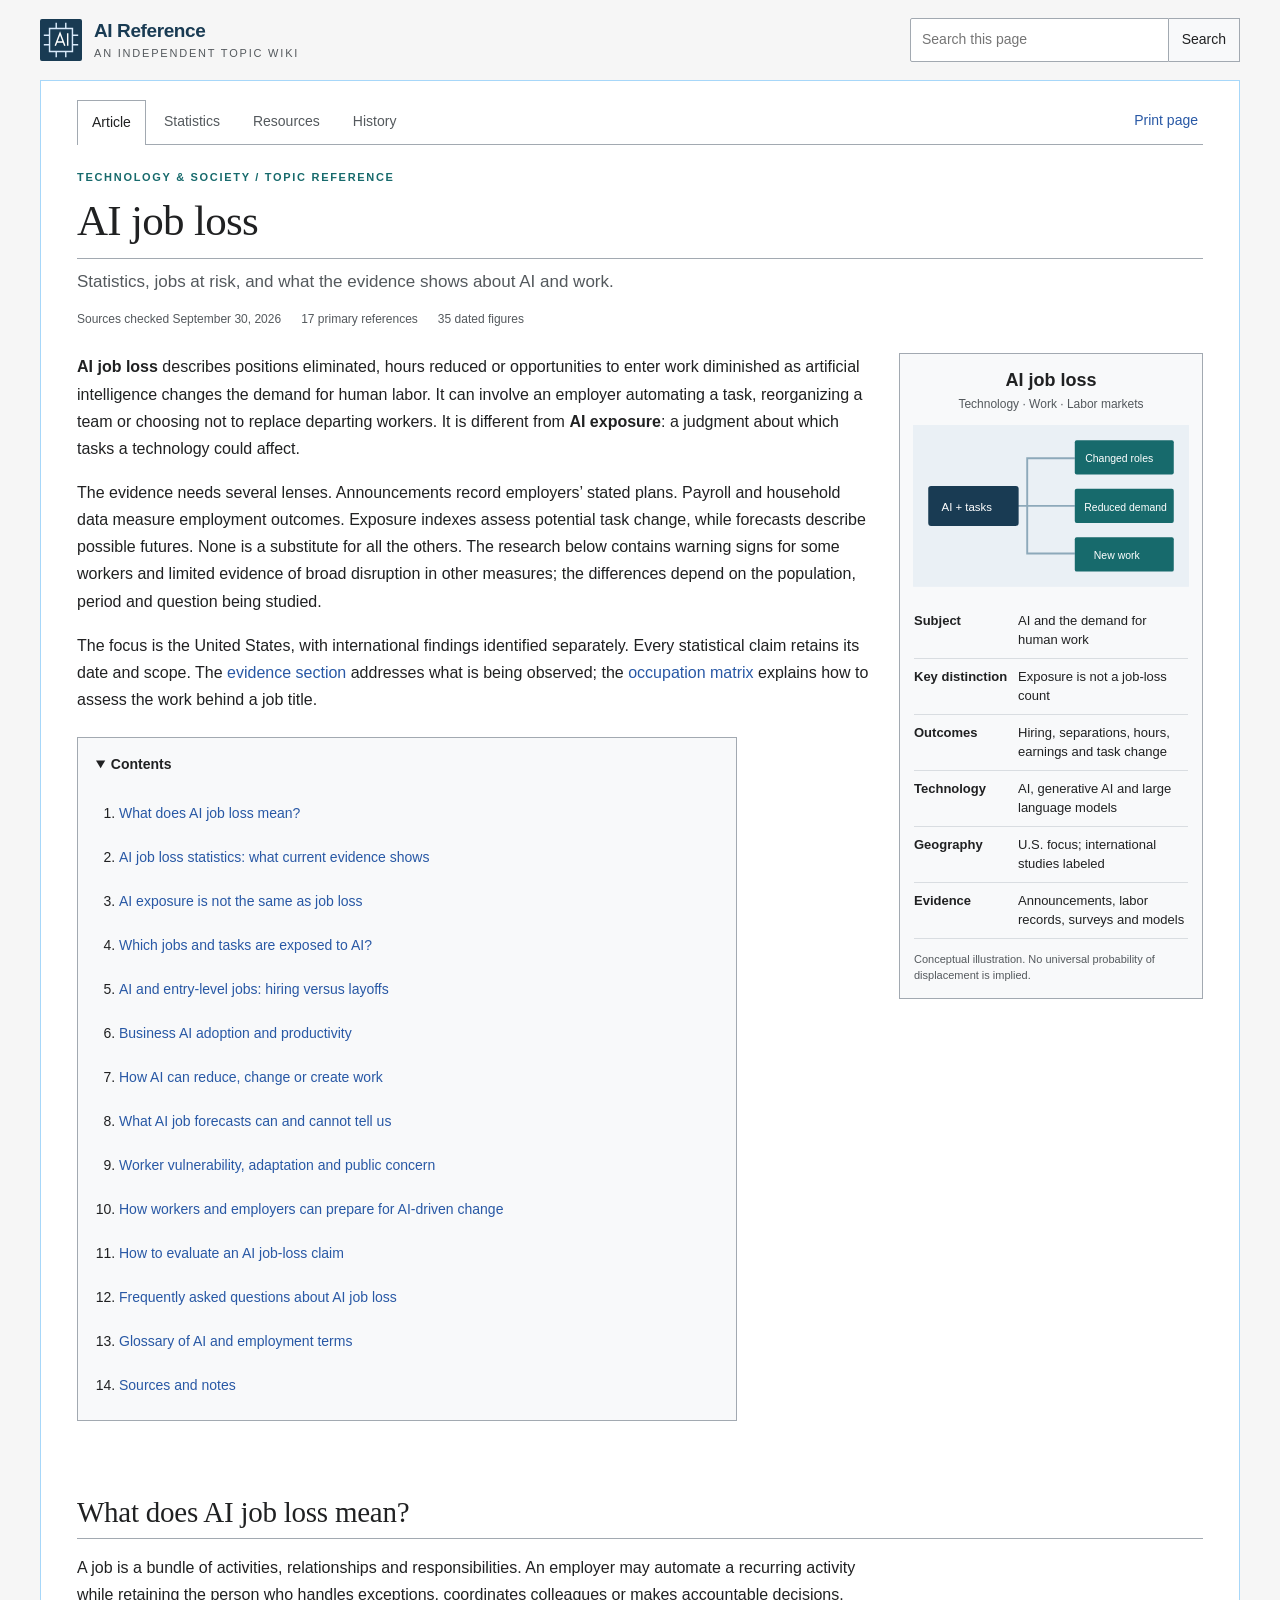
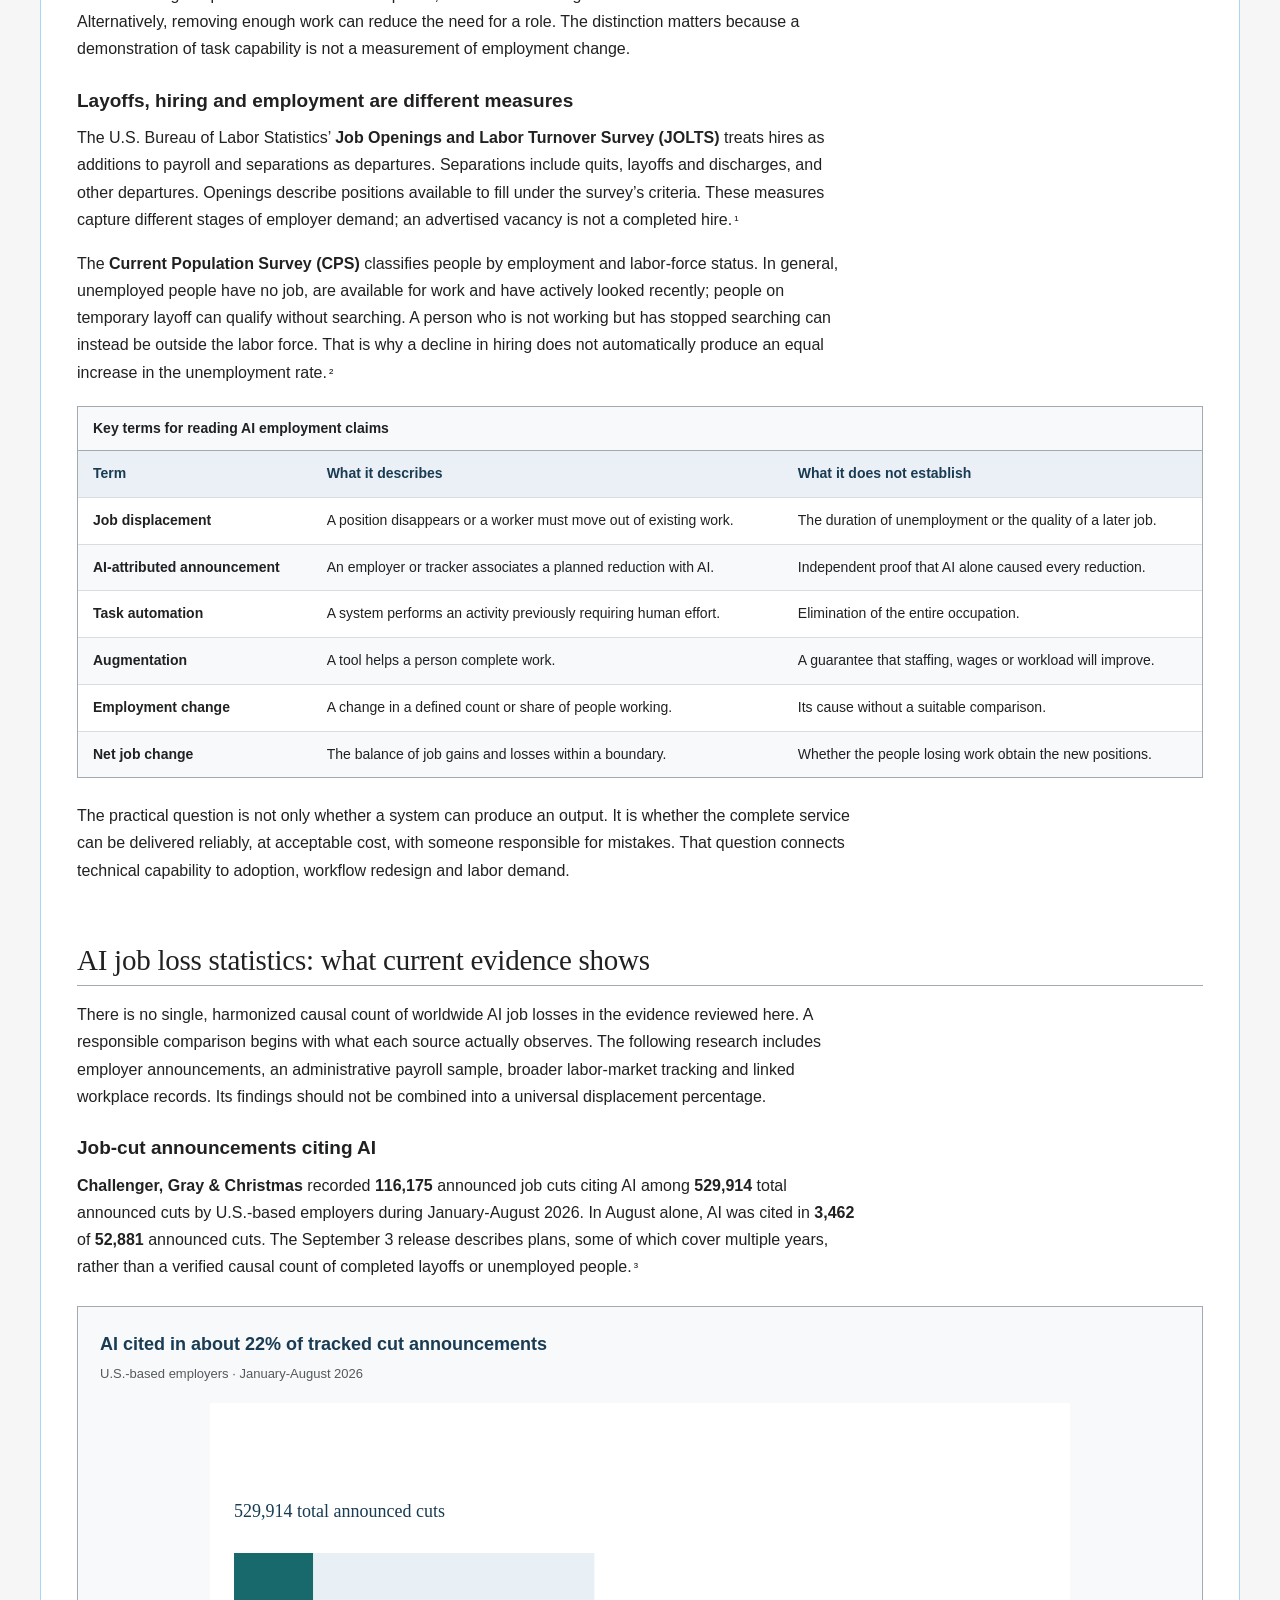
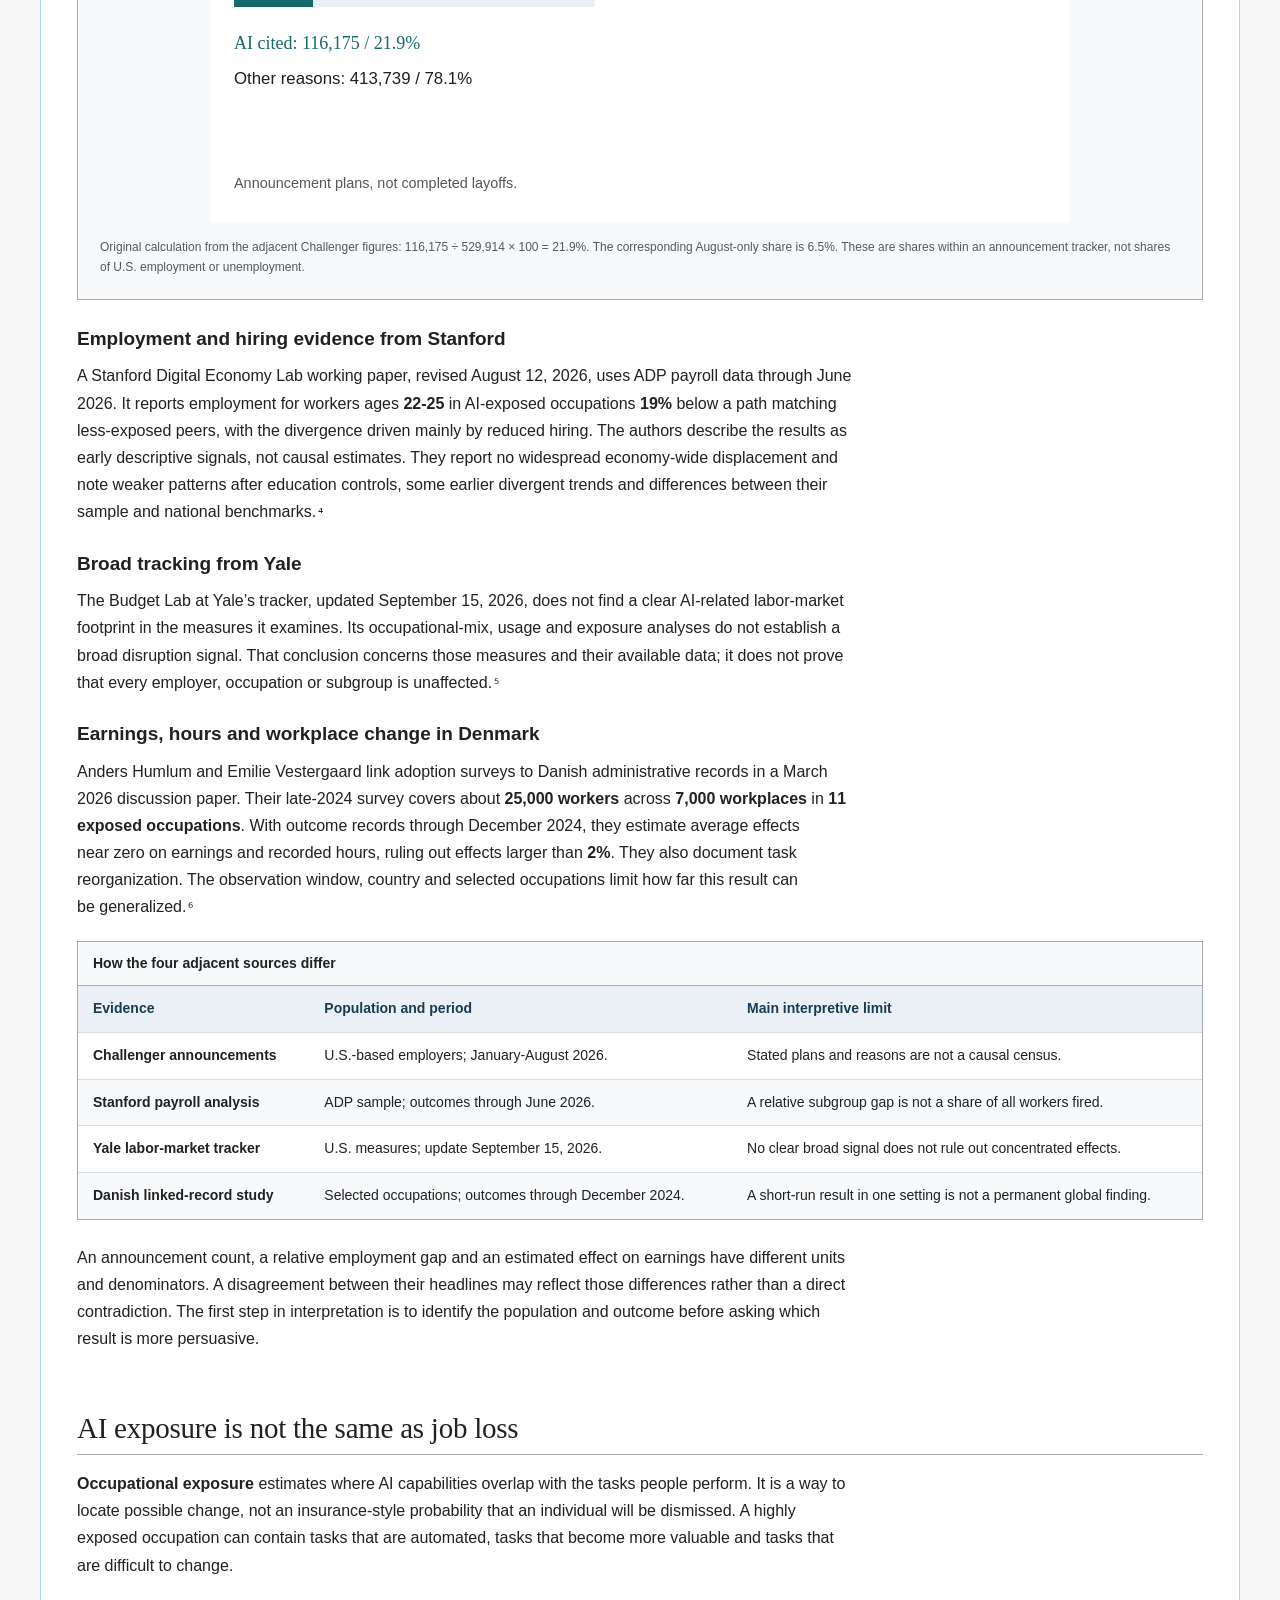
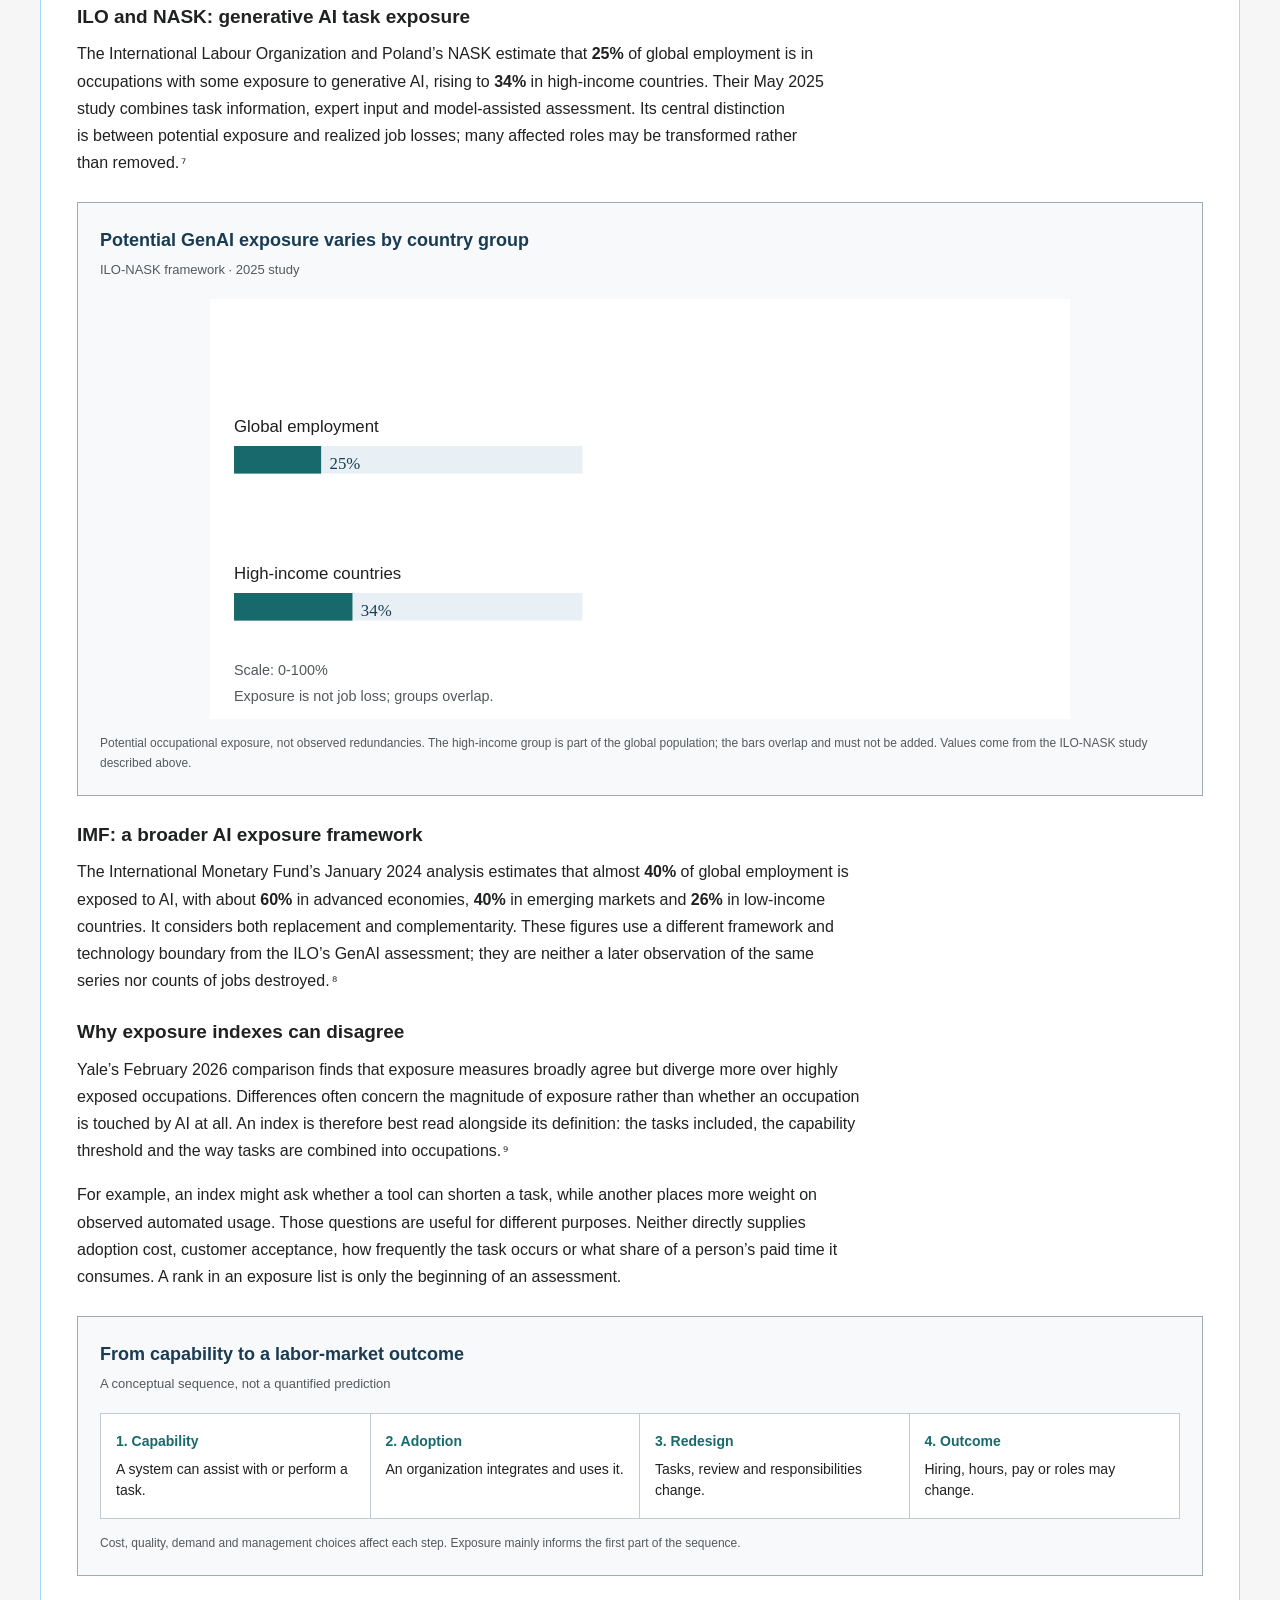
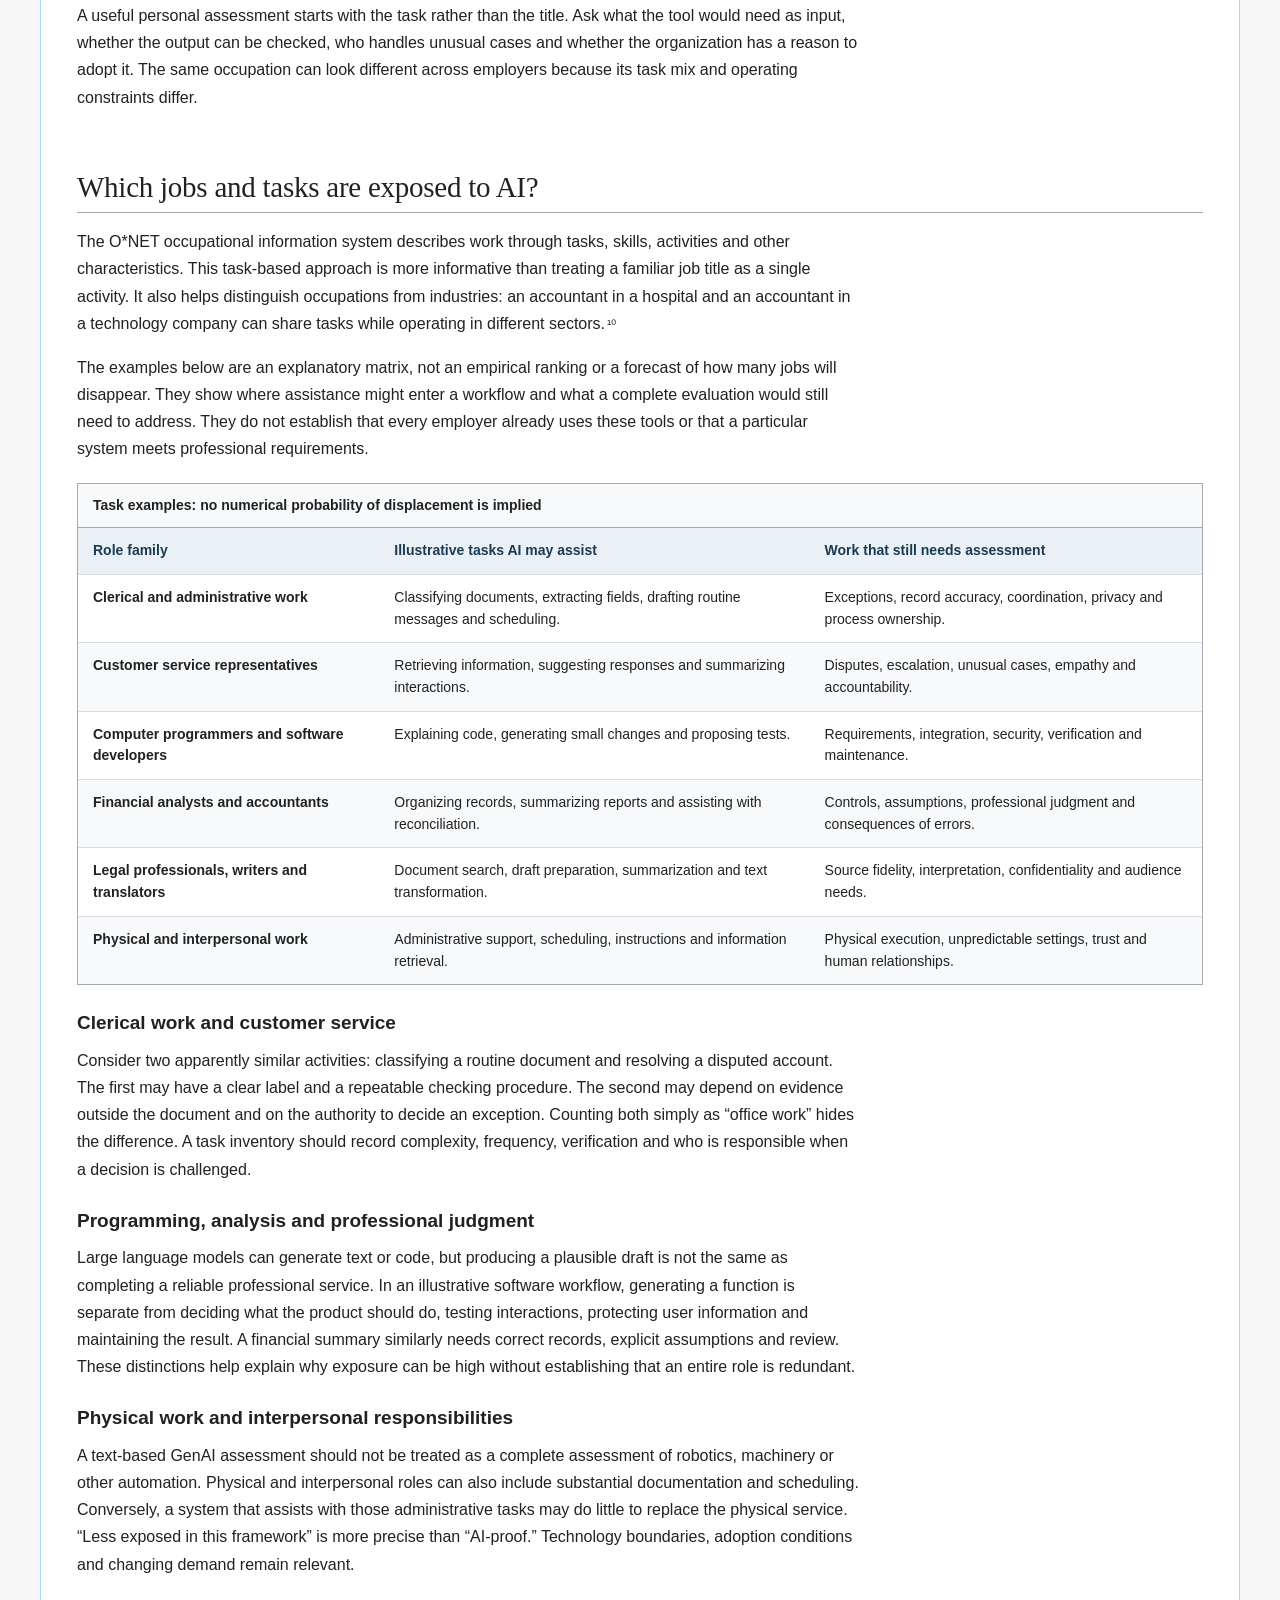
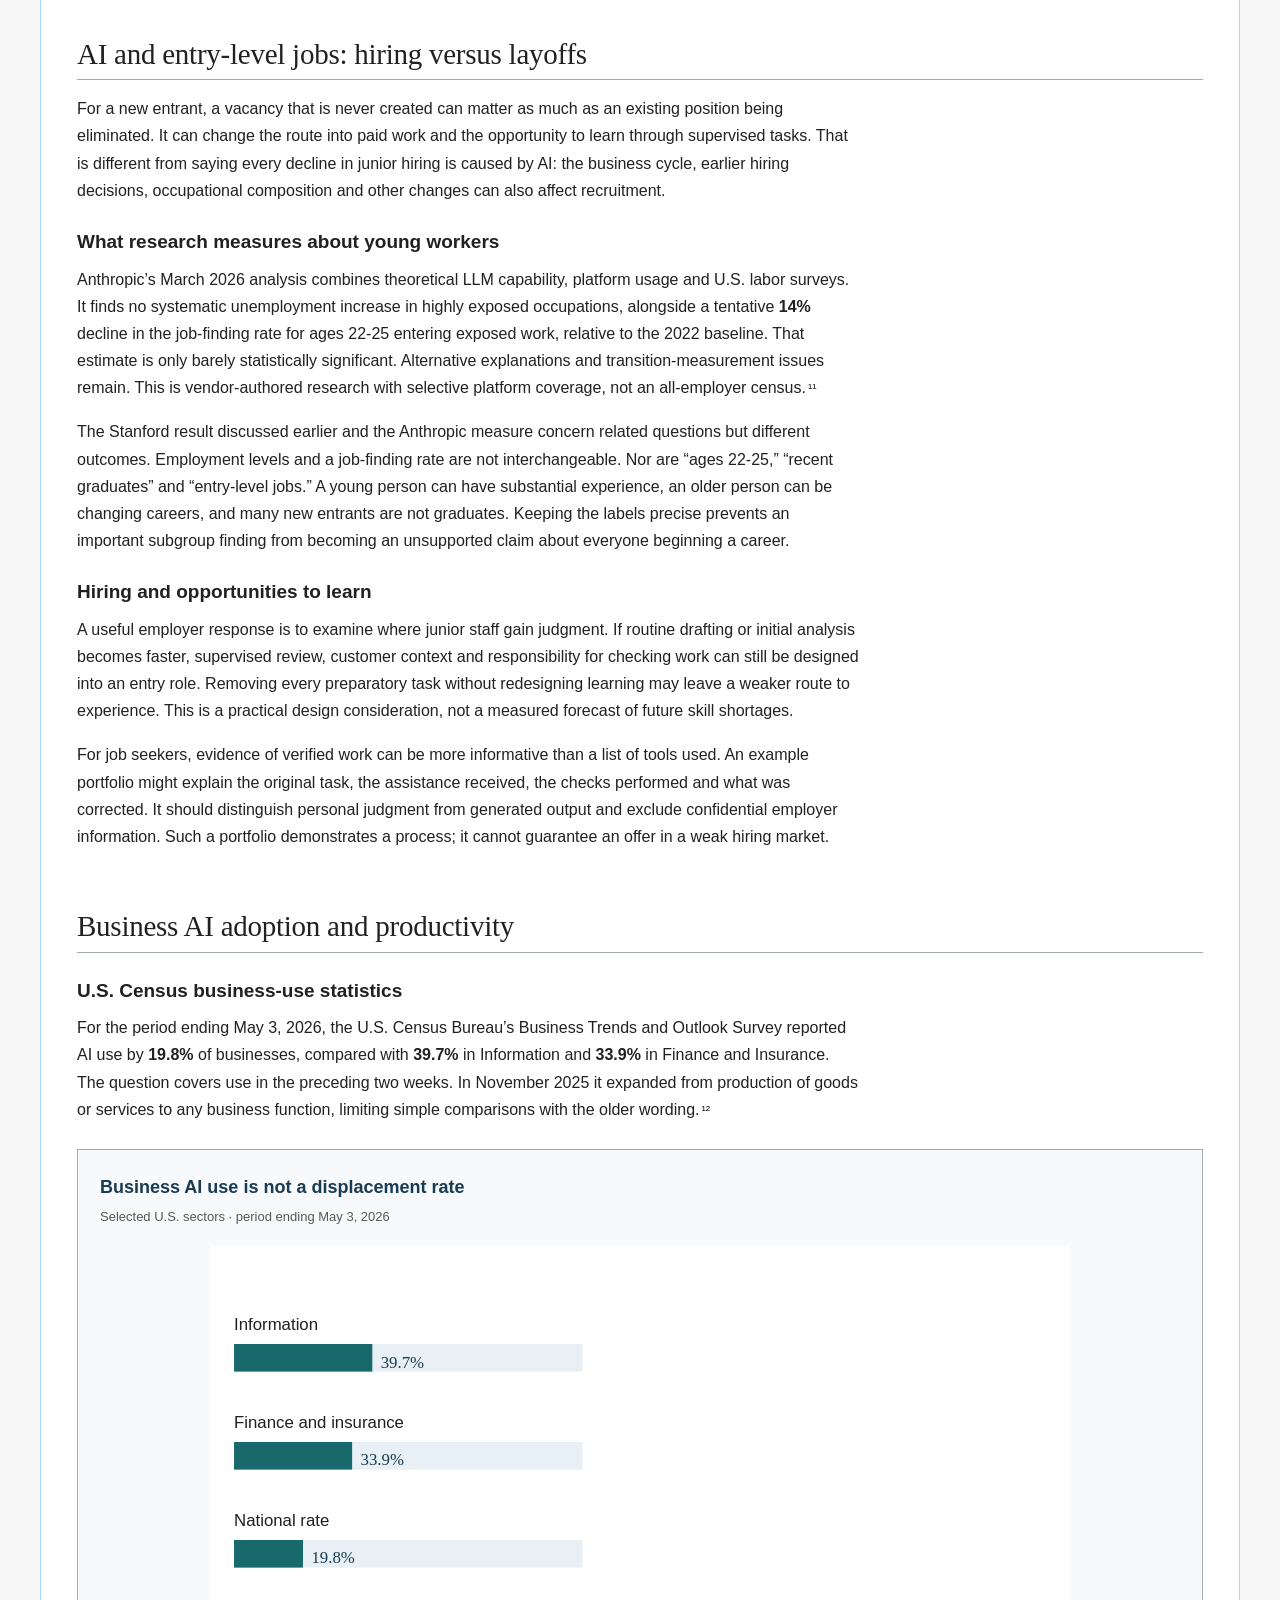
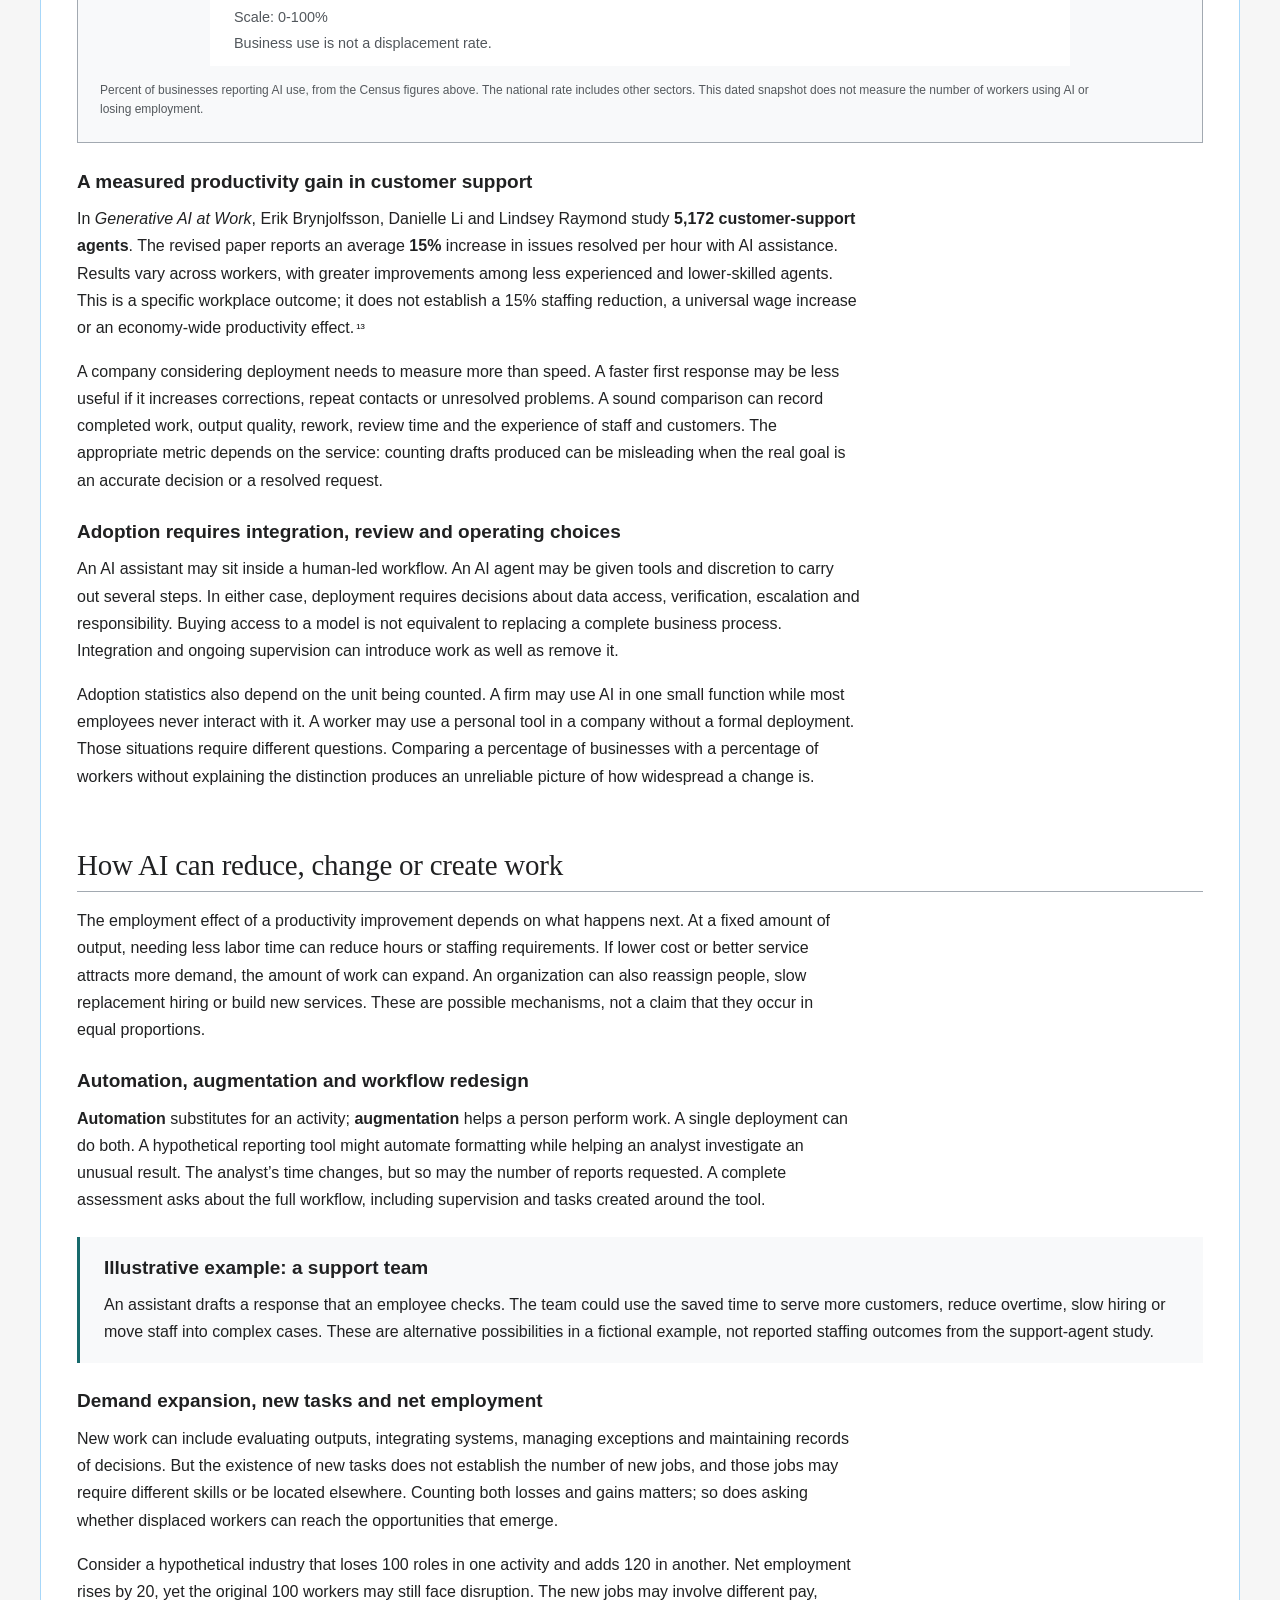
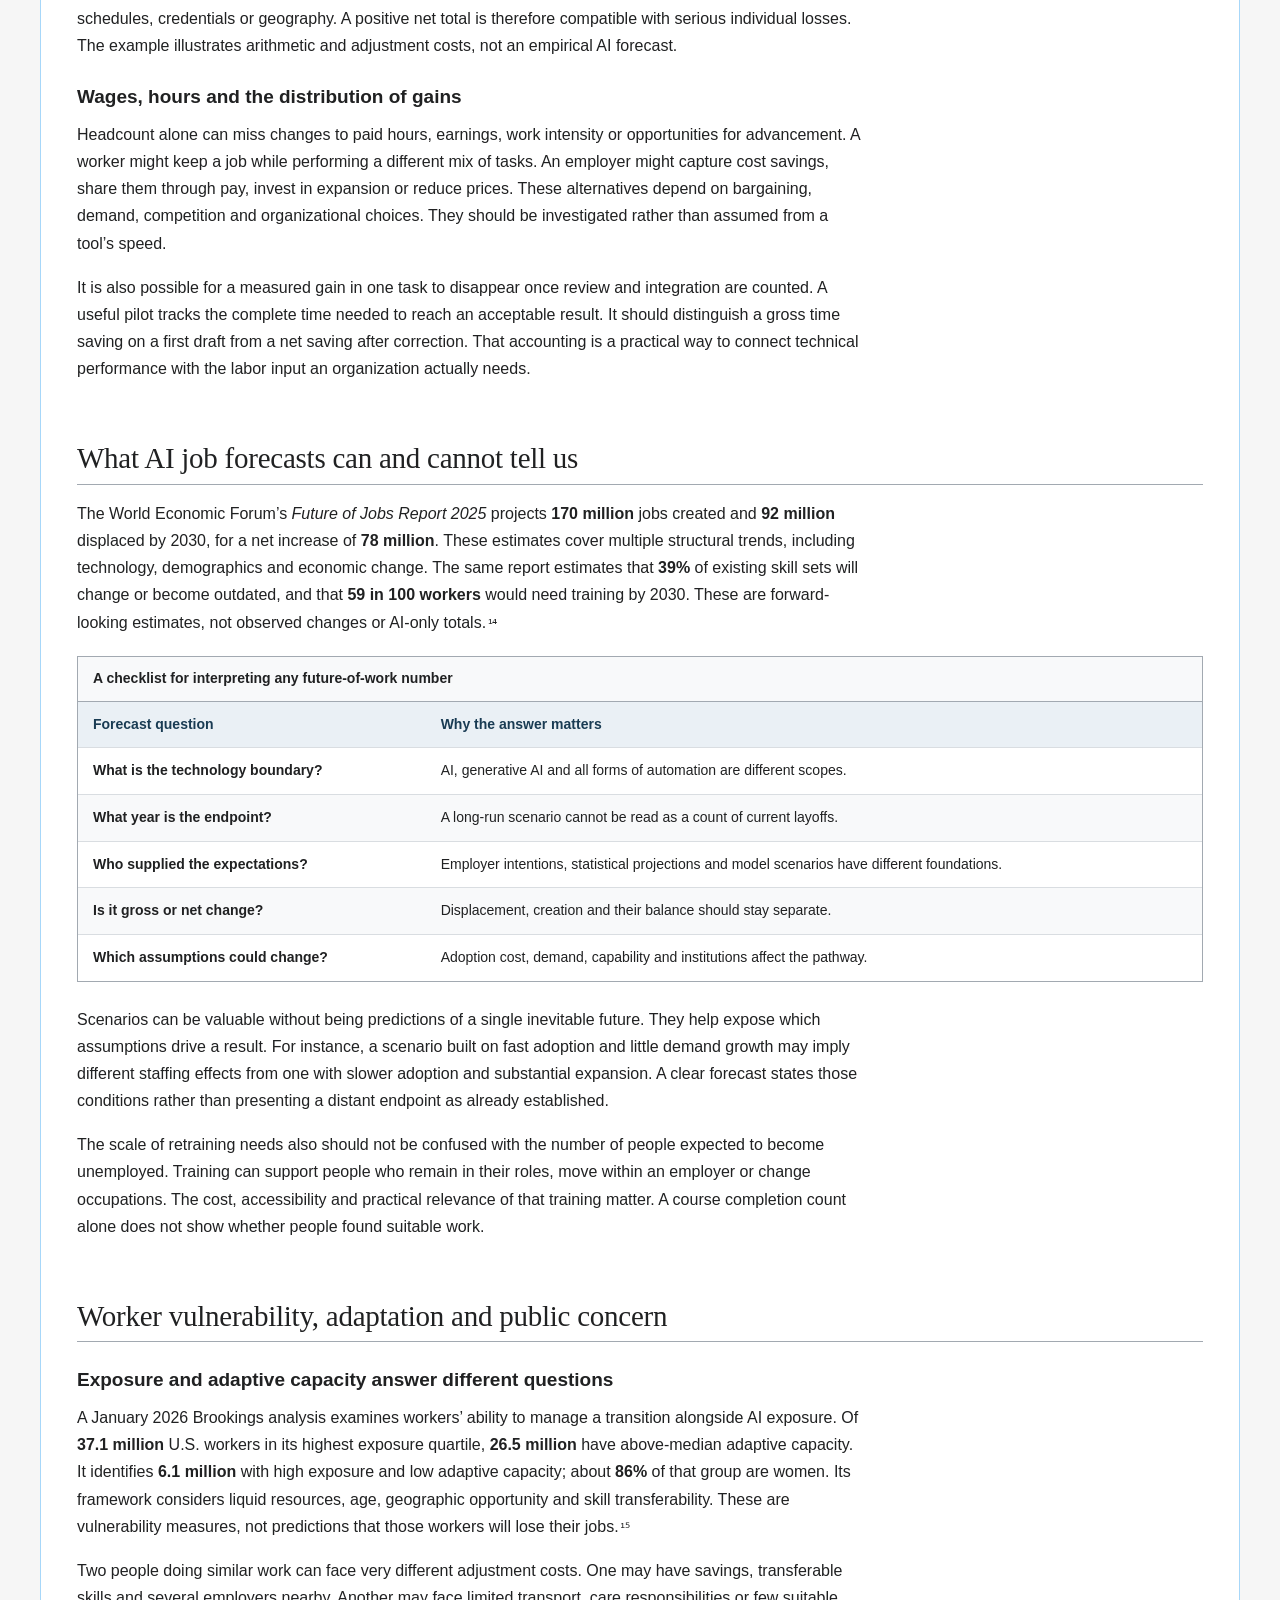
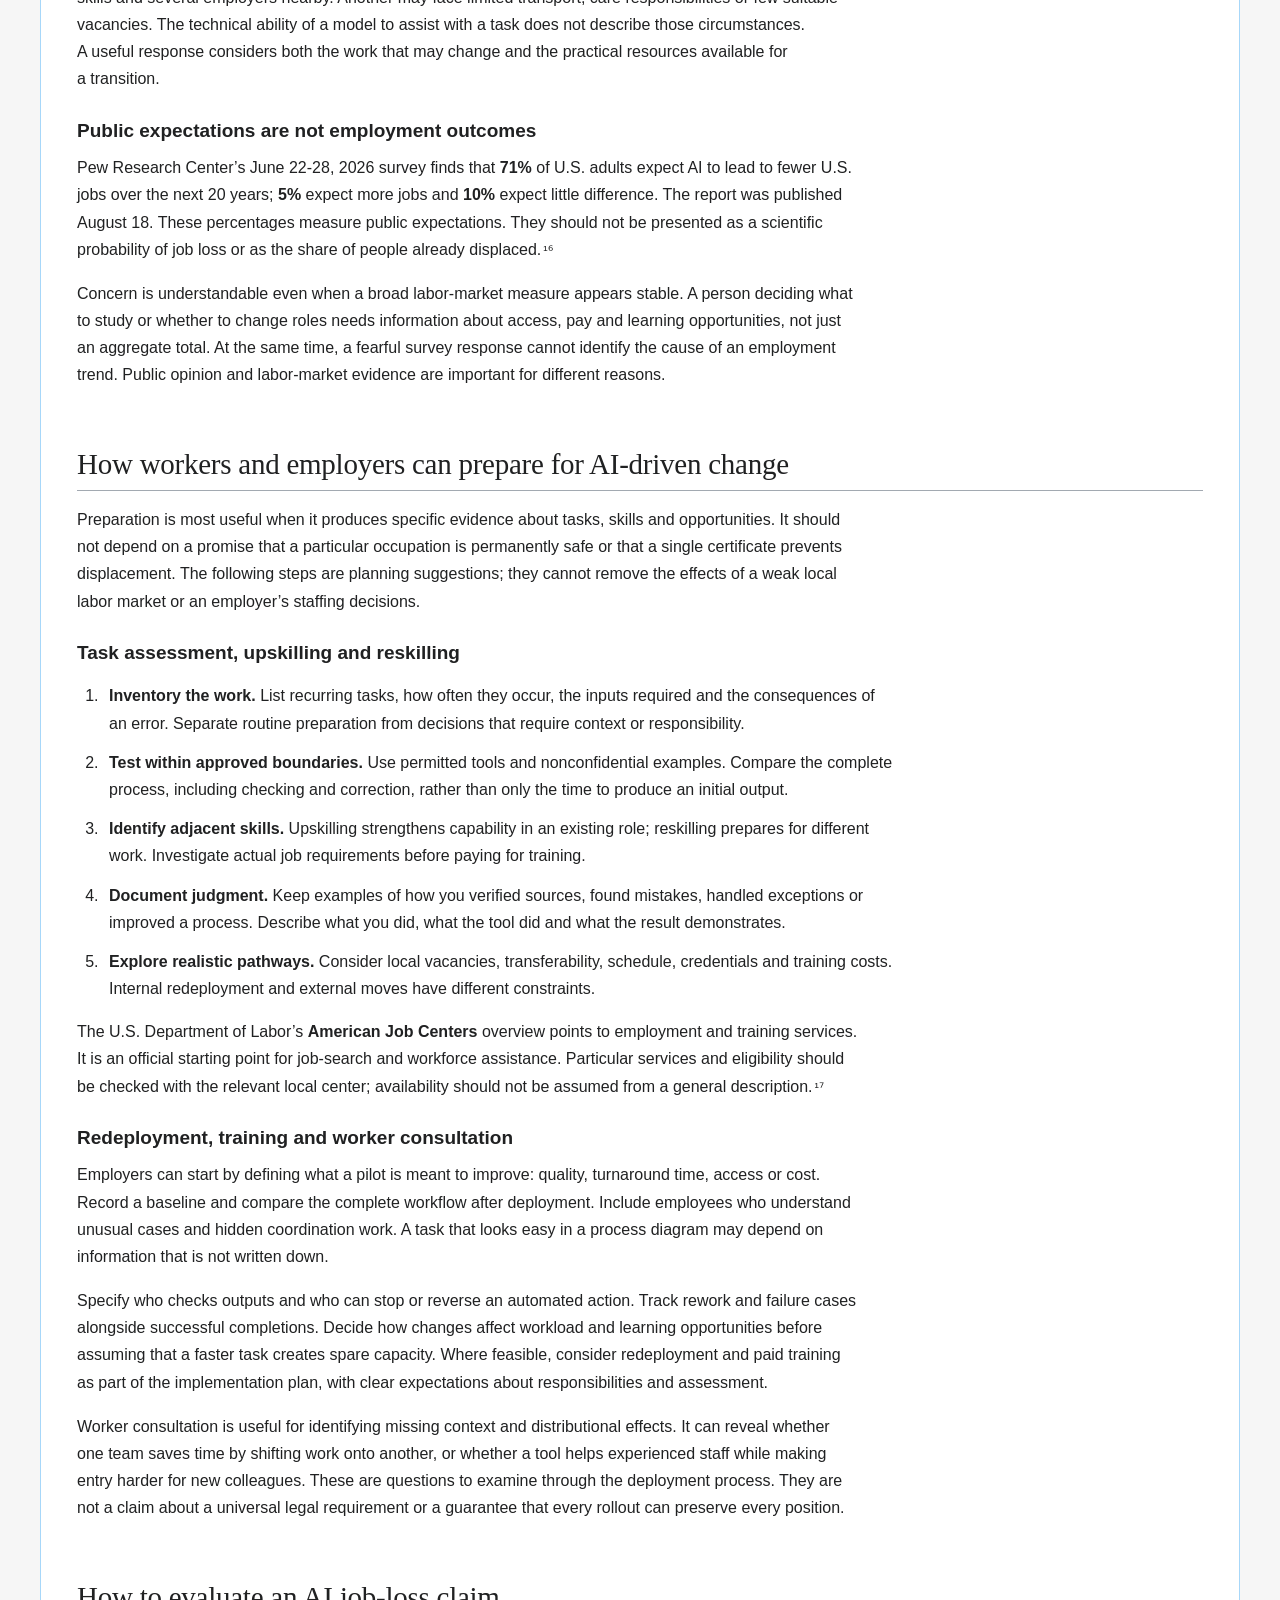
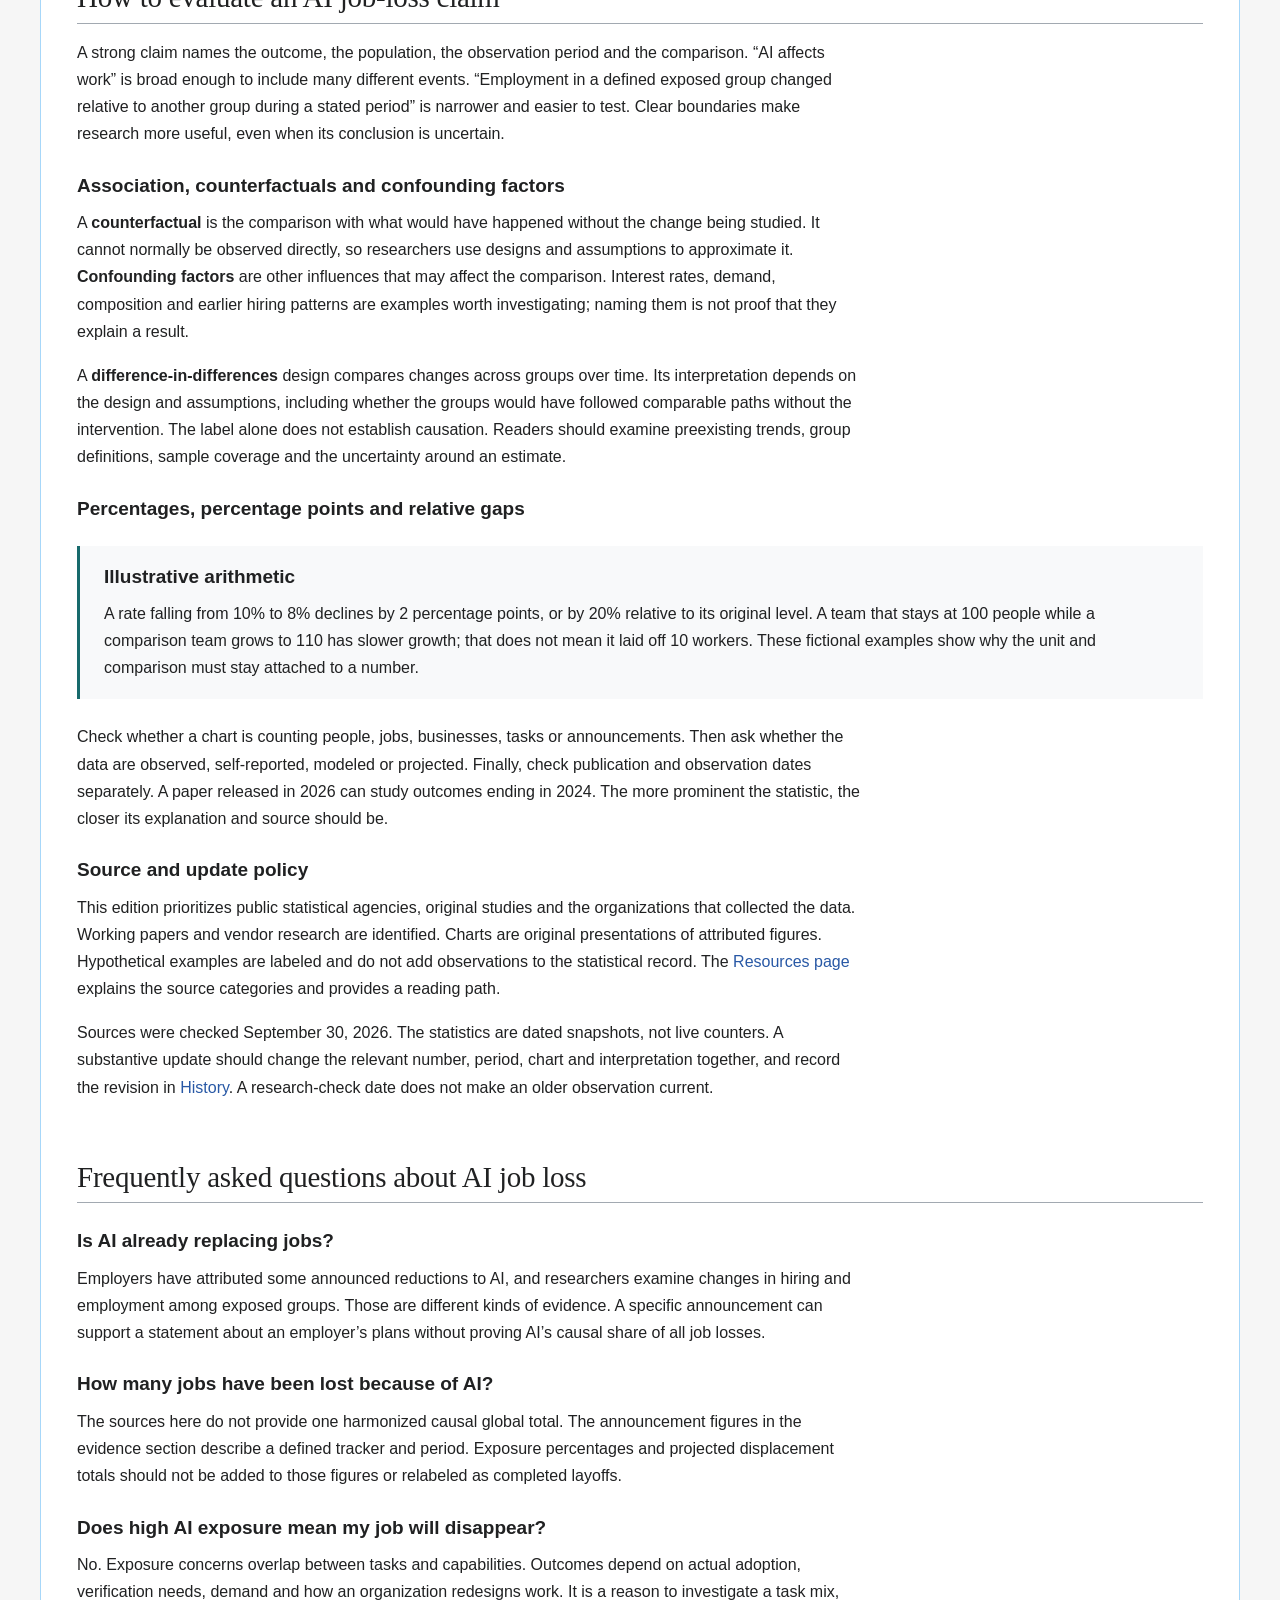
==== index.html @ fa08c2f8 "Launch AI Job Loss Wiki" ====
<!doctype html><html lang="en-US"><head><meta charset="utf-8"><meta name="viewport" content="width=device-width,initial-scale=1"><title>AI Job Loss: Statistics, Jobs at Risk &amp; Future of Work</title><meta name="description" content="AI job loss statistics, occupations at risk, hiring trends, automation, productivity, worker transitions and future-of-work evidence explained."><meta name="robots" content="index,follow,max-image-preview:large"><link rel="canonical" href="https://aijobloss.wiki/"><meta property="og:type" content="article"><meta property="og:site_name" content="AI Job Loss Wiki"><meta property="og:title" content="AI Job Loss: Statistics, Jobs at Risk &amp; Future of Work"><meta property="og:description" content="AI job loss statistics, occupations at risk, hiring trends, automation, productivity, worker transitions and future-of-work evidence explained."><meta property="og:url" content="https://aijobloss.wiki/"><meta name="twitter:card" content="summary"><meta name="twitter:title" content="AI Job Loss: Statistics, Jobs at Risk &amp; Future of Work"><meta name="twitter:description" content="AI job loss statistics, occupations at risk, hiring trends, automation, productivity, worker transitions and future-of-work evidence explained."><meta name="theme-color" content="#193b53"><meta name="format-detection" content="telephone=no"><link rel="icon" href="/assets/favicon.svg" type="image/svg+xml"><style>
:root{--bg:#f6f6f6;--paper:#fff;--ink:#202122;--muted:#54595d;--line:#a2a9b1;--rule:#a7d7f9;--link:#2858a5;--accent:#193b53;--tint:#f8f9fa;--teal:#176a6c;--focus:#a14c00;--font-body:"Segoe UI",Tahoma,sans-serif;--font-title:Georgia,"Times New Roman",serif;--space:24px;--radius:2px}
*{box-sizing:border-box}html{scroll-padding-top:20px;scroll-behavior:smooth}body{margin:0;background:var(--bg);color:var(--ink);font:16px/1.7 var(--font-body)}a{color:var(--link);text-decoration:none}a:hover{text-decoration:underline}a:focus-visible,button:focus-visible,input:focus-visible,summary:focus-visible,[tabindex]:focus-visible{outline:3px solid var(--focus);outline-offset:4px}button,input{font:inherit}button{cursor:pointer}img,svg{max-width:100%;height:auto}p{margin:0 0 1.05em;text-wrap:pretty}strong{font-weight:650}.sr-only{position:absolute;width:1px;height:1px;padding:0;overflow:hidden;clip:rect(0,0,0,0);white-space:nowrap}.skip{position:absolute;left:16px;top:-90px;z-index:10;background:white;padding:10px}.skip:focus{top:10px}.site-header{max-width:1264px;margin:auto;display:flex;align-items:center;justify-content:space-between;gap:24px;padding:18px 32px}.identity{display:flex;gap:12px;align-items:center;color:var(--accent)}.identity:hover{text-decoration:none}.identity svg{width:42px;height:42px;flex:none}.wordmark{font-size:19px;font-weight:650;letter-spacing:-.4px;line-height:1.25}.wordmark small{display:block;color:var(--muted);font-size:11px;font-weight:500;letter-spacing:1.8px;text-transform:uppercase;margin-top:5px}.search{position:relative;display:flex;width:330px;max-width:100%}.search input{width:100%;min-width:0;border:1px solid var(--line);background:var(--paper);padding:9px 11px;border-radius:var(--radius) 0 0 var(--radius);font-size:14px}.search button{background:var(--tint);border:1px solid var(--line);border-left:0;padding:9px 13px;font-size:14px;color:var(--ink)}.search-panel{position:absolute;z-index:5;top:100%;left:0;right:0;background:white;border:1px solid var(--line);box-shadow:0 8px 18px #20212220;padding:14px;max-height:380px;overflow:auto;font-size:14px}.search-panel ul{padding-left:18px;margin:0}.search-panel a{display:block;padding:7px 0}.search-panel button{border:1px solid var(--line);margin-top:12px}.search-panel p{font-size:13px}.page{max-width:1200px;margin:auto;background:var(--paper);border:1px solid var(--rule);padding:18px 36px 36px;min-height:90vh}.toolbar{display:flex;justify-content:space-between;align-items:center;border-bottom:1px solid var(--line);gap:12px;margin-bottom:24px;font-size:14px}.toolbar nav{display:flex;flex-wrap:wrap;gap:3px}.toolbar a{padding:10px 14px;display:block;color:var(--muted);border:1px solid transparent;border-bottom:0}.toolbar a[aria-current]{border-color:var(--line);color:var(--ink);background:white;position:relative;bottom:-1px}.print{border:0;background:transparent;color:var(--link);padding:10px 5px;white-space:nowrap;font-size:14px}.eyebrow{font:600 11px/1.6 var(--font-body);letter-spacing:1.7px;text-transform:uppercase;color:var(--teal);margin-bottom:10px}.article-heading h1{font:normal clamp(30px,3.6vw,43px)/1.16 var(--font-title);margin:0 0 9px;border-bottom:1px solid var(--line);padding-bottom:12px;letter-spacing:-.7px;text-wrap:balance}.deck{color:var(--muted);font-size:17px;margin:0 0 12px}.metadata{display:flex;flex-wrap:wrap;gap:6px 20px;color:var(--muted);font-size:12px;margin-bottom:24px}.intro{font-size:16px}.infobox{float:right;clear:right;width:304px;margin:0 0 24px 30px;padding:6px;background:var(--tint);border:1px solid var(--line);font-size:13px;line-height:1.5}.infobox-title{font-weight:650;text-align:center;font-size:18px;padding:7px 3px 1px}.infobox-subtitle{text-align:center;color:var(--muted);margin-bottom:12px;font-size:12px}.infobox-art{margin:0 7px 10px}.infobox dl{margin:0 8px}.infobox dl div{display:grid;grid-template-columns:96px 1fr;gap:8px;padding:8px 0;border-bottom:1px solid #d9dde1}.infobox dt{font-weight:650}.infobox dd{margin:0}.infobox .note{font-size:11px;color:var(--muted);margin:12px 8px 8px}.reading-note{border-left:3px solid var(--rule);padding:8px 0 8px 14px;margin:20px 0;font-size:14px}.contents{background:var(--tint);border:1px solid var(--line);padding:12px 18px;display:block;max-width:660px;margin:24px 334px 32px 0;font-size:14px;min-width:230px}.contents summary{font-weight:650;cursor:pointer;padding:3px 0;min-height:32px}.contents ol{margin:10px 0 0;padding-left:23px}.contents li{padding:2px 0}.contents a{display:inline-block;padding:3px 0}section.topic-section{clear:both;max-width:100%;padding-top:3px}h2{font:normal clamp(23px,2.5vw,29px)/1.3 var(--font-title);margin:38px 0 15px;border-bottom:1px solid var(--line);padding-bottom:6px;letter-spacing:-.25px;text-wrap:balance}h3{font:650 19px/1.4 var(--font-body);margin:25px 0 10px;text-wrap:balance}.topic-section>p,.support-page p{max-width:93ch}.reference{font-size:11px;line-height:0;vertical-align:super;white-space:nowrap;margin:0 2px}.reference a{padding:3px 1px}.table-scroll{overflow-x:auto;margin:20px 0 24px;border:1px solid var(--line);max-width:100%}table{border-collapse:collapse;width:100%;font-size:14px;line-height:1.55;min-width:620px}caption{text-align:left;font-weight:650;background:var(--tint);padding:11px 15px;border-bottom:1px solid var(--line)}th,td{padding:12px 15px;text-align:left;vertical-align:top;border-bottom:1px solid #d9dde1}thead{background:#eaf0f5;color:var(--accent)}thead th{font-weight:650}tbody th{font-weight:600;min-width:150px}tbody tr:nth-child(even){background:#f8f9fa}tbody tr:last-child>*{border-bottom:0}.table-scroll:focus-visible{outline-offset:1px}.process-figure,.data-figure{margin:26px 0;border:1px solid var(--line);padding:22px;background:var(--tint)}figcaption{margin-bottom:18px;font-size:16px}figcaption strong{display:block;color:var(--accent);font-size:18px}figcaption span{display:block;color:var(--muted);font-size:13px;margin-top:3px}.process{list-style:none;display:grid;grid-template-columns:repeat(4,minmax(0,1fr));padding:0;margin:0;border:1px solid #bdcbd5}.process li{padding:17px 15px;background:white;border-right:1px solid #bdcbd5;font-size:14px;line-height:1.5}.process li:last-child{border:0}.process b{display:block;color:var(--teal);margin-bottom:7px}.process span{display:block}.figure-note{font-size:12px;line-height:1.6;color:var(--muted);margin:15px 0 0}.data-figure img{display:block;width:100%;max-width:860px;margin:auto;background:white}.stat-strip{display:grid;grid-template-columns:repeat(3,minmax(0,1fr));margin:24px 0 14px;border-top:3px solid var(--accent);border-bottom:1px solid var(--line)}.stat-strip>div{padding:22px 20px;border-right:1px solid var(--line);background:var(--tint)}.stat-strip>div:last-child{border-right:0}.stat-strip strong{font:normal 36px/1.2 var(--font-title);display:block;color:var(--accent)}.stat-strip span{display:block;font-size:14px;margin:8px 0}.stat-strip small{font-size:11px;color:var(--muted);display:block}.timeline{list-style:none;margin:25px 0;padding:0}.timeline li{display:grid;grid-template-columns:100px 1fr;gap:22px;border-top:1px solid #d9dde1;padding:18px 0}.timeline-year{font:normal 21px/1.4 var(--font-title);color:var(--teal)}.timeline h3{font-size:17px;margin:0 0 5px}.timeline p{font-size:15px;margin:0;max-width:80ch}.checklist{padding-left:26px;max-width:92ch}.checklist li{margin:12px 0;padding-left:6px}.example{border-left:3px solid var(--teal);background:var(--tint);padding:18px 24px;margin:24px 0}.example h3{margin:0 0 9px}.example p{margin:0}.glossary{display:grid;grid-template-columns:1fr 1fr;gap:0 32px;margin:20px 0}.glossary div{border-top:1px solid #d9dde1;padding:13px 0;font-size:14px}.glossary dt{font-weight:650}.glossary dd{margin:4px 0 0;color:var(--muted)}.catlinks{padding:12px 15px;border:1px solid var(--line);background:var(--tint);margin-top:32px;font-size:13px;clear:both}.article-footer{clear:both;border-top:3px solid var(--rule);margin-top:35px;padding-top:8px}.article-footer h2{font-size:25px;border:0;margin-top:22px}.article-footer>p{font-size:13px;color:var(--muted);max-width:90ch}.references{padding-left:26px;display:grid;grid-template-columns:1fr 1fr;gap:17px 38px;font-size:12px;line-height:1.6}.references li{padding-left:2px;min-width:0;scroll-margin-top:20px}.references li:target{background:#fff1d6;outline:3px solid #fff1d6}.source-url{display:block;overflow-wrap:anywhere;word-break:break-word;font-family:Consolas,monospace;font-size:11px;color:var(--muted);margin-top:5px;user-select:all}.source-note{display:block;color:var(--muted)}.editorial-note{border-top:1px solid #d9dde1;padding-top:16px;margin-top:25px}.endbar{max-width:1200px;padding:20px 32px;margin:auto;display:flex;justify-content:space-between;gap:20px;font-size:12px;color:var(--muted)}.endbar p{margin:0}.endbar a{white-space:nowrap}.resource-list{list-style:none;padding:0;display:grid;grid-template-columns:1fr 1fr;gap:20px;margin:25px 0}.resource-list li{padding:21px;border:1px solid var(--line);background:var(--tint)}.resource-list h3{margin:0 0 9px;font-size:18px}.resource-list p{font-size:14px}.resource-list a{font-size:14px;display:inline-block;padding:5px 0}.edition{border:1px solid var(--line);background:var(--tint);padding:22px;margin:25px 0}.edition h3{margin:0 0 10px}.edition p:last-child{margin:0}.compact{font-size:14px}.noscript-note{font-size:12px;color:var(--muted)}
@media(min-width:1500px){.topic-section>p{max-width:90ch}}
@media(max-width:900px){.page{padding:16px 26px 30px}.site-header{padding:18px 26px}.toolbar a{padding:10px}.infobox{width:280px;margin-left:22px}.contents{margin-right:302px}.process{grid-template-columns:1fr 1fr}.process li:nth-child(2){border-right:0}.process li:nth-child(-n+2){border-bottom:1px solid #bdcbd5}.references{gap:16px 26px}}
@media(max-width:650px){body{font-size:16px}.site-header{padding:17px 18px;align-items:flex-start;flex-direction:column;gap:17px}.search{width:100%}.page{border-left:0;border-right:0;padding:14px 18px 24px}.toolbar{align-items:flex-start;gap:6px;margin-bottom:24px}.toolbar nav{gap:0}.toolbar a{padding:9px 10px;font-size:13px}.print{font-size:13px;min-height:42px}.article-heading h1{font-size:32px}.deck{font-size:16px}.metadata{font-size:11px;gap:4px 12px}.infobox{float:none;width:100%;margin:0 0 24px}.infobox-art{max-width:280px;margin:4px auto 12px}.infobox dl div{grid-template-columns:110px 1fr}.infobox .note{font-size:12px}.intro{font-size:16px}.contents{margin:25px 0;max-width:none;min-width:0}.contents summary{min-height:40px;padding:7px 0}.contents a{padding:7px 0;line-height:1.5}.topic-section h2{font-size:25px;margin-top:32px}.topic-section h3{font-size:18px}.stat-strip{grid-template-columns:1fr}.stat-strip>div{border-right:0;border-bottom:1px solid var(--line);padding:16px}.stat-strip>div:last-child{border-bottom:0}.stat-strip strong{font-size:32px}.stat-strip span{margin:4px 0}.process-figure,.data-figure{padding:13px;margin:22px 0}.process{grid-template-columns:1fr 1fr}.process li{padding:13px 10px;font-size:13px}.data-figure img{min-height:0}.timeline li{grid-template-columns:66px 1fr;gap:14px}.timeline-year{font-size:18px}.timeline h3{font-size:16px}.timeline p{font-size:14px}.glossary,.references,.resource-list{grid-template-columns:1fr}.references{gap:18px}.glossary{gap:0}.endbar{padding:18px;align-items:flex-start}.endbar p{max-width:27ch}.resource-list{gap:13px}.resource-list a{padding:9px 0}.source-url{font-size:11px}.example{padding:16px}.table-scroll{margin-right:0}}
@media(max-width:650px){article:not(.support-page){display:flex;flex-direction:column}article>.intro{order:-3}article>.contents{order:-2}article>.infobox{order:-1}.data-figure picture{display:block}.data-figure img{aspect-ratio:360/330}.table-scroll::before{content:"Swipe or use arrow keys to view the full table";display:block;font-size:11px;color:var(--muted);padding:6px 12px;background:var(--tint);position:sticky;left:0;width:100%;max-width:calc(100vw - 38px)}}
html{scroll-behavior:auto}
@media(prefers-reduced-motion:reduce){html{scroll-behavior:auto}}
@media print{body{background:white;font-size:11pt;color:#000}.site-header,.toolbar,.contents,.skip,.endbar,.search-panel{display:none!important}.page{max-width:none;border:0;padding:0}.article-heading h1{font-size:27pt}.infobox{width:240px;font-size:9pt}.table-scroll{overflow:visible;border:0}table{min-width:0;font-size:9pt}tr{break-inside:avoid}.data-figure,.process-figure{break-inside:avoid}h2,h3{break-after:avoid}.references{display:block;font-size:9pt}.references li{margin-bottom:9px}.source-url{font-size:8pt}.glossary{display:block}a{color:#000}.metadata{font-size:9pt}.topic-section>p{max-width:none}.stat-strip strong{font-size:25pt}.article-footer{break-before:page}}

.reference{font-size:13px;vertical-align:baseline;line-height:inherit}.references .source-url{margin-top:0}.topic-section>p,.support-page p{max-width:88ch}.contents a{min-height:40px;display:flex;align-items:center}.sources-heading-note{font-size:12px}.data-figure img{aspect-ratio:900/440}@media(max-width:650px){.data-figure img{aspect-ratio:360/350}.toolbar{flex-wrap:wrap}.toolbar nav{flex:1;min-width:260px}.print{margin-left:auto}}</style><script type="application/ld+json">{"@context":"https://schema.org","@graph":[{"@id":"https://aijobloss.wiki/#publisher","@type":"Organization","name":"AI Job Loss Wiki","url":"https://aijobloss.wiki/"},{"@id":"https://aijobloss.wiki/#website","@type":"WebSite","name":"AI Job Loss Wiki","url":"https://aijobloss.wiki/","publisher":{"@id":"https://aijobloss.wiki/#publisher"}},{"@id":"https://aijobloss.wiki/#webpage","@type":"WebPage","url":"https://aijobloss.wiki/","name":"AI Job Loss: Statistics, Jobs at Risk & Future of Work","description":"AI job loss statistics, occupations at risk, hiring trends, automation, productivity, worker transitions and future-of-work evidence explained.","isPartOf":{"@id":"https://aijobloss.wiki/#website"},"mainEntity":{"@id":"https://aijobloss.wiki/#article"},"inLanguage":"en-US"},{"@id":"https://aijobloss.wiki/#article","@type":["Article","TechArticle"],"headline":"AI Job Loss: Statistics, Jobs at Risk & Future of Work","description":"AI job loss statistics, occupations at risk, hiring trends, automation, productivity, worker transitions and future-of-work evidence explained.","url":"https://aijobloss.wiki/","mainEntityOfPage":{"@id":"https://aijobloss.wiki/#webpage"},"publisher":{"@id":"https://aijobloss.wiki/#publisher"},"datePublished":"2026-09-30","dateModified":"2026-09-30","inLanguage":"en-US","isAccessibleForFree":true,"about":[{"@id":"https://aijobloss.wiki/#entity-ai-job-loss"},{"@id":"https://aijobloss.wiki/#entity-artificial-intelligence-ai"},{"@id":"https://aijobloss.wiki/#entity-generative-ai"},{"@id":"https://aijobloss.wiki/#entity-job-displacement"},{"@id":"https://aijobloss.wiki/#entity-ai-layoffs"},{"@id":"https://aijobloss.wiki/#entity-employment"},{"@id":"https://aijobloss.wiki/#entity-unemployment"},{"@id":"https://aijobloss.wiki/#entity-occupational-exposure"},{"@id":"https://aijobloss.wiki/#entity-task-automation"},{"@id":"https://aijobloss.wiki/#entity-augmentation"},{"@id":"https://aijobloss.wiki/#entity-labor-demand"},{"@id":"https://aijobloss.wiki/#entity-job-creation"},{"@id":"https://aijobloss.wiki/#entity-hiring"},{"@id":"https://aijobloss.wiki/#entity-labor-productivity"},{"@id":"https://aijobloss.wiki/#entity-net-employment-change"},{"@id":"https://aijobloss.wiki/#entity-counterfactual"},{"@id":"https://aijobloss.wiki/#entity-confounding-factors"},{"@id":"https://aijobloss.wiki/#entity-ai-adoption"},{"@id":"https://aijobloss.wiki/#entity-workflow-redesign"},{"@id":"https://aijobloss.wiki/#entity-reskilling"},{"@id":"https://aijobloss.wiki/#entity-upskilling"},{"@id":"https://aijobloss.wiki/#entity-entry-level-employment"},{"@id":"https://aijobloss.wiki/#entity-young-workers"},{"@id":"https://aijobloss.wiki/#entity-clerical-administrative-work"},{"@id":"https://aijobloss.wiki/#entity-customer-service-representatives"},{"@id":"https://aijobloss.wiki/#entity-computer-programmers"},{"@id":"https://aijobloss.wiki/#entity-forecast-scenario"}],"mentions":[{"@id":"https://aijobloss.wiki/#entity-ai-job-loss"},{"@id":"https://aijobloss.wiki/#entity-artificial-intelligence-ai"},{"@id":"https://aijobloss.wiki/#entity-generative-ai"},{"@id":"https://aijobloss.wiki/#entity-job-displacement"},{"@id":"https://aijobloss.wiki/#entity-ai-layoffs"},{"@id":"https://aijobloss.wiki/#entity-employment"},{"@id":"https://aijobloss.wiki/#entity-unemployment"},{"@id":"https://aijobloss.wiki/#entity-occupational-exposure"},{"@id":"https://aijobloss.wiki/#entity-task-automation"},{"@id":"https://aijobloss.wiki/#entity-augmentation"},{"@id":"https://aijobloss.wiki/#entity-labor-demand"},{"@id":"https://aijobloss.wiki/#entity-job-creation"},{"@id":"https://aijobloss.wiki/#entity-hiring"},{"@id":"https://aijobloss.wiki/#entity-separations"},{"@id":"https://aijobloss.wiki/#entity-attrition-nonreplacement"},{"@id":"https://aijobloss.wiki/#entity-hours-worked"},{"@id":"https://aijobloss.wiki/#entity-earnings-wages"},{"@id":"https://aijobloss.wiki/#entity-labor-productivity"},{"@id":"https://aijobloss.wiki/#entity-net-employment-change"},{"@id":"https://aijobloss.wiki/#entity-job-vacancies"},{"@id":"https://aijobloss.wiki/#entity-job-finding-rate"},{"@id":"https://aijobloss.wiki/#entity-counterfactual"},{"@id":"https://aijobloss.wiki/#entity-confounding-factors"},{"@id":"https://aijobloss.wiki/#entity-difference-in-differences"},{"@id":"https://aijobloss.wiki/#entity-large-language-models-llms"},{"@id":"https://aijobloss.wiki/#entity-ai-assistants"},{"@id":"https://aijobloss.wiki/#entity-ai-agents"},{"@id":"https://aijobloss.wiki/#entity-ai-adoption"},{"@id":"https://aijobloss.wiki/#entity-workflow-redesign"},{"@id":"https://aijobloss.wiki/#entity-human-oversight"},{"@id":"https://aijobloss.wiki/#entity-implementation-costs"},{"@id":"https://aijobloss.wiki/#entity-demand-expansion"},{"@id":"https://aijobloss.wiki/#entity-new-tasks"},{"@id":"https://aijobloss.wiki/#entity-skills-mismatch"},{"@id":"https://aijobloss.wiki/#entity-reskilling"},{"@id":"https://aijobloss.wiki/#entity-upskilling"},{"@id":"https://aijobloss.wiki/#entity-entry-level-employment"},{"@id":"https://aijobloss.wiki/#entity-young-workers"},{"@id":"https://aijobloss.wiki/#entity-experienced-workers"},{"@id":"https://aijobloss.wiki/#entity-clerical-administrative-work"},{"@id":"https://aijobloss.wiki/#entity-customer-service-representatives"},{"@id":"https://aijobloss.wiki/#entity-computer-programmers"},{"@id":"https://aijobloss.wiki/#entity-software-developers"},{"@id":"https://aijobloss.wiki/#entity-financial-analysts"},{"@id":"https://aijobloss.wiki/#entity-accountants"},{"@id":"https://aijobloss.wiki/#entity-legal-professionals"},{"@id":"https://aijobloss.wiki/#entity-writers-translators"},{"@id":"https://aijobloss.wiki/#entity-physical-interpersonal-work"},{"@id":"https://aijobloss.wiki/#entity-international-labour-organization"},{"@id":"https://aijobloss.wiki/#entity-nask"},{"@id":"https://aijobloss.wiki/#entity-u-s-bureau-of-labor-statistics"},{"@id":"https://aijobloss.wiki/#entity-current-population-survey-cps"},{"@id":"https://aijobloss.wiki/#entity-jolts"},{"@id":"https://aijobloss.wiki/#entity-u-s-census-bureau"},{"@id":"https://aijobloss.wiki/#entity-business-trends-and-outlook-survey"},{"@id":"https://aijobloss.wiki/#entity-stanford-digital-economy-lab"},{"@id":"https://aijobloss.wiki/#entity-adp-payroll-data"},{"@id":"https://aijobloss.wiki/#entity-the-budget-lab-at-yale"},{"@id":"https://aijobloss.wiki/#entity-challenger-gray-christmas"},{"@id":"https://aijobloss.wiki/#entity-o-net"},{"@id":"https://aijobloss.wiki/#entity-international-monetary-fund"},{"@id":"https://aijobloss.wiki/#entity-world-economic-forum"},{"@id":"https://aijobloss.wiki/#entity-anthropic-economic-index"},{"@id":"https://aijobloss.wiki/#entity-pew-research-center"},{"@id":"https://aijobloss.wiki/#entity-adaptive-capacity"},{"@id":"https://aijobloss.wiki/#entity-skill-transferability"},{"@id":"https://aijobloss.wiki/#entity-geographic-opportunity"},{"@id":"https://aijobloss.wiki/#entity-gender-differences"},{"@id":"https://aijobloss.wiki/#entity-income-inequality"},{"@id":"https://aijobloss.wiki/#entity-worker-consultation"},{"@id":"https://aijobloss.wiki/#entity-american-job-centers"},{"@id":"https://aijobloss.wiki/#entity-forecast-scenario"}],"citation":["https://www.bls.gov/jlt/jltdef.htm","https://www.bls.gov/cps/definitions.htm","https://www.challengergray.com/wp-content/uploads/2026/09/Challenger-Report-August-2026.pdf","https://digitaleconomy.stanford.edu/publications/canaries-in-the-coal-mine/","https://budgetlab.yale.edu/research/tracking-impact-ai-labor-market","https://www.rfberlin.com/wp-content/uploads/2026/03/26078.pdf","https://www.ilo.org/resource/news/one-four-jobs-risk-being-transformed-genai-new-ilo%E2%80%93nask-global-index-shows","https://www.imf.org/en/blogs/articles/2024/01/14/ai-will-transform-the-global-economy-lets-make-sure-it-benefits-humanity","https://budgetlab.yale.edu/research/labor-market-ai-exposure-what-do-we-know","https://www.onetcenter.org/overview.html","https://www.anthropic.com/research/labor-market-impacts","https://www.census.gov/library/stories/2026/05/ai-use-businesses.html","https://arxiv.org/abs/2304.11771v2","https://www.weforum.org/publications/the-future-of-jobs-report-2025/digest/","https://www.brookings.edu/articles/measuring-us-workers-capacity-to-adapt-to-ai-driven-job-displacement/","https://www.pewresearch.org/short-reads/2026/08/18/young-adults-in-the-us-are-increasingly-wary-of-ai-concerned-it-will-take-jobs/","https://www.dol.gov/general/topic/training/onestop"],"associatedMedia":[{"@id":"https://aijobloss.wiki/#image-announced-cuts"},{"@id":"https://aijobloss.wiki/#image-business-adoption"},{"@id":"https://aijobloss.wiki/#image-occupational-exposure"}]},{"@id":"https://aijobloss.wiki/#terms","@type":"DefinedTermSet","name":"AI job loss concepts and labor-market terms","url":"https://aijobloss.wiki/#glossary","hasDefinedTerm":[{"@id":"https://aijobloss.wiki/#entity-ai-job-loss"},{"@id":"https://aijobloss.wiki/#entity-artificial-intelligence-ai"},{"@id":"https://aijobloss.wiki/#entity-generative-ai"},{"@id":"https://aijobloss.wiki/#entity-job-displacement"},{"@id":"https://aijobloss.wiki/#entity-ai-layoffs"},{"@id":"https://aijobloss.wiki/#entity-employment"},{"@id":"https://aijobloss.wiki/#entity-unemployment"},{"@id":"https://aijobloss.wiki/#entity-occupational-exposure"},{"@id":"https://aijobloss.wiki/#entity-task-automation"},{"@id":"https://aijobloss.wiki/#entity-augmentation"},{"@id":"https://aijobloss.wiki/#entity-labor-demand"},{"@id":"https://aijobloss.wiki/#entity-job-creation"},{"@id":"https://aijobloss.wiki/#entity-hiring"},{"@id":"https://aijobloss.wiki/#entity-separations"},{"@id":"https://aijobloss.wiki/#entity-attrition-nonreplacement"},{"@id":"https://aijobloss.wiki/#entity-hours-worked"},{"@id":"https://aijobloss.wiki/#entity-earnings-wages"},{"@id":"https://aijobloss.wiki/#entity-labor-productivity"},{"@id":"https://aijobloss.wiki/#entity-net-employment-change"},{"@id":"https://aijobloss.wiki/#entity-job-vacancies"},{"@id":"https://aijobloss.wiki/#entity-job-finding-rate"},{"@id":"https://aijobloss.wiki/#entity-counterfactual"},{"@id":"https://aijobloss.wiki/#entity-confounding-factors"},{"@id":"https://aijobloss.wiki/#entity-difference-in-differences"},{"@id":"https://aijobloss.wiki/#entity-large-language-models-llms"},{"@id":"https://aijobloss.wiki/#entity-ai-assistants"},{"@id":"https://aijobloss.wiki/#entity-ai-agents"},{"@id":"https://aijobloss.wiki/#entity-ai-adoption"},{"@id":"https://aijobloss.wiki/#entity-workflow-redesign"},{"@id":"https://aijobloss.wiki/#entity-human-oversight"},{"@id":"https://aijobloss.wiki/#entity-implementation-costs"},{"@id":"https://aijobloss.wiki/#entity-demand-expansion"},{"@id":"https://aijobloss.wiki/#entity-new-tasks"},{"@id":"https://aijobloss.wiki/#entity-skills-mismatch"},{"@id":"https://aijobloss.wiki/#entity-reskilling"},{"@id":"https://aijobloss.wiki/#entity-upskilling"},{"@id":"https://aijobloss.wiki/#entity-entry-level-employment"},{"@id":"https://aijobloss.wiki/#entity-young-workers"},{"@id":"https://aijobloss.wiki/#entity-experienced-workers"},{"@id":"https://aijobloss.wiki/#entity-clerical-administrative-work"},{"@id":"https://aijobloss.wiki/#entity-customer-service-representatives"},{"@id":"https://aijobloss.wiki/#entity-computer-programmers"},{"@id":"https://aijobloss.wiki/#entity-software-developers"},{"@id":"https://aijobloss.wiki/#entity-financial-analysts"},{"@id":"https://aijobloss.wiki/#entity-accountants"},{"@id":"https://aijobloss.wiki/#entity-legal-professionals"},{"@id":"https://aijobloss.wiki/#entity-writers-translators"},{"@id":"https://aijobloss.wiki/#entity-physical-interpersonal-work"},{"@id":"https://aijobloss.wiki/#entity-adaptive-capacity"},{"@id":"https://aijobloss.wiki/#entity-skill-transferability"},{"@id":"https://aijobloss.wiki/#entity-geographic-opportunity"},{"@id":"https://aijobloss.wiki/#entity-gender-differences"},{"@id":"https://aijobloss.wiki/#entity-income-inequality"},{"@id":"https://aijobloss.wiki/#entity-worker-consultation"},{"@id":"https://aijobloss.wiki/#entity-forecast-scenario"}]},{"@id":"https://aijobloss.wiki/#evidence-dataset","@type":"Dataset","name":"AI Job Loss Evidence Dataset","description":"35 dated labor-market figures with defined periods, boundaries, and sources.","url":"https://aijobloss.wiki/#current-evidence","creator":{"@id":"https://aijobloss.wiki/#publisher"},"isBasedOn":["https://www.bls.gov/jlt/jltdef.htm","https://www.bls.gov/cps/definitions.htm","https://www.challengergray.com/wp-content/uploads/2026/09/Challenger-Report-August-2026.pdf","https://digitaleconomy.stanford.edu/publications/canaries-in-the-coal-mine/","https://budgetlab.yale.edu/research/tracking-impact-ai-labor-market","https://www.rfberlin.com/wp-content/uploads/2026/03/26078.pdf","https://www.ilo.org/resource/news/one-four-jobs-risk-being-transformed-genai-new-ilo%E2%80%93nask-global-index-shows","https://www.imf.org/en/blogs/articles/2024/01/14/ai-will-transform-the-global-economy-lets-make-sure-it-benefits-humanity","https://budgetlab.yale.edu/research/labor-market-ai-exposure-what-do-we-know","https://www.onetcenter.org/overview.html","https://www.anthropic.com/research/labor-market-impacts","https://www.census.gov/library/stories/2026/05/ai-use-businesses.html","https://arxiv.org/abs/2304.11771v2","https://www.weforum.org/publications/the-future-of-jobs-report-2025/digest/","https://www.brookings.edu/articles/measuring-us-workers-capacity-to-adapt-to-ai-driven-job-displacement/","https://www.pewresearch.org/short-reads/2026/08/18/young-adults-in-the-us-are-increasingly-wary-of-ai-concerned-it-will-take-jobs/","https://www.dol.gov/general/topic/training/onestop"]},{"@id":"https://aijobloss.wiki/#sources-list","@type":"ItemList","name":"AI job loss sources and notes","numberOfItems":17,"itemListElement":[{"@type":"ListItem","position":1,"name":"U.S. Bureau of Labor Statistics: JOLTS data definitions","url":"https://www.bls.gov/jlt/jltdef.htm"},{"@type":"ListItem","position":2,"name":"U.S. Bureau of Labor Statistics: CPS concepts and definitions","url":"https://www.bls.gov/cps/definitions.htm"},{"@type":"ListItem","position":3,"name":"Challenger, Gray & Christmas: August 2026 Job Cut Announcement Report","url":"https://www.challengergray.com/wp-content/uploads/2026/09/Challenger-Report-August-2026.pdf"},{"@type":"ListItem","position":4,"name":"Brynjolfsson, Chandar and Chen: Canaries in the Coal Mine?","url":"https://digitaleconomy.stanford.edu/publications/canaries-in-the-coal-mine/"},{"@type":"ListItem","position":5,"name":"The Budget Lab at Yale: Tracking the Impact of AI on the Labor Market","url":"https://budgetlab.yale.edu/research/tracking-impact-ai-labor-market"},{"@type":"ListItem","position":6,"name":"Humlum and Vestergaard: Still Waters, Rapid Currents","url":"https://www.rfberlin.com/wp-content/uploads/2026/03/26078.pdf"},{"@type":"ListItem","position":7,"name":"ILO and NASK: One in four jobs at risk of being transformed by GenAI","url":"https://www.ilo.org/resource/news/one-four-jobs-risk-being-transformed-genai-new-ilo%E2%80%93nask-global-index-shows"},{"@type":"ListItem","position":8,"name":"IMF: AI Will Transform the Global Economy","url":"https://www.imf.org/en/blogs/articles/2024/01/14/ai-will-transform-the-global-economy-lets-make-sure-it-benefits-humanity"},{"@type":"ListItem","position":9,"name":"The Budget Lab: Labor Market AI Exposure: What Do We Know?","url":"https://budgetlab.yale.edu/research/labor-market-ai-exposure-what-do-we-know"},{"@type":"ListItem","position":10,"name":"O*NET Resource Center: About O*NET","url":"https://www.onetcenter.org/overview.html"},{"@type":"ListItem","position":11,"name":"Massenkoff and McCrory: Labor market impacts of AI","url":"https://www.anthropic.com/research/labor-market-impacts"},{"@type":"ListItem","position":12,"name":"U.S. Census Bureau: Large Firms With at Least 20 Employees Biggest AI Users","url":"https://www.census.gov/library/stories/2026/05/ai-use-businesses.html"},{"@type":"ListItem","position":13,"name":"Brynjolfsson, Li and Raymond: Generative AI at Work","url":"https://arxiv.org/abs/2304.11771v2"},{"@type":"ListItem","position":14,"name":"World Economic Forum: Future of Jobs Report 2025, digest","url":"https://www.weforum.org/publications/the-future-of-jobs-report-2025/digest/"},{"@type":"ListItem","position":15,"name":"Brookings: Measuring US workers' capacity to adapt to AI-driven job displacement","url":"https://www.brookings.edu/articles/measuring-us-workers-capacity-to-adapt-to-ai-driven-job-displacement/"},{"@type":"ListItem","position":16,"name":"Pew Research Center: Young US adults are increasingly wary of AI","url":"https://www.pewresearch.org/short-reads/2026/08/18/young-adults-in-the-us-are-increasingly-wary-of-ai-concerned-it-will-take-jobs/"},{"@type":"ListItem","position":17,"name":"U.S. Department of Labor: American Job Centers","url":"https://www.dol.gov/general/topic/training/onestop"}]},{"@id":"https://aijobloss.wiki/#worker-preparation","@type":"HowTo","name":"How workers can prepare for AI-driven change","description":"A task, skills, training and transition planning checklist.","step":[{"@type":"HowToStep","position":1,"name":"Inventory the work"},{"@type":"HowToStep","position":2,"name":"Test within approved boundaries"},{"@type":"HowToStep","position":3,"name":"Identify adjacent skills"},{"@type":"HowToStep","position":4,"name":"Document judgment"},{"@type":"HowToStep","position":5,"name":"Explore realistic pathways"}]},{"@id":"https://aijobloss.wiki/#faq","@type":"FAQPage","mainEntity":[{"@type":"Question","name":"Is AI already replacing jobs?","acceptedAnswer":{"@type":"Answer","text":"Some employers attribute announced reductions to AI, while broader causal labor-market evidence remains limited and method-dependent."}},{"@type":"Question","name":"How many jobs have been lost because of AI?","acceptedAnswer":{"@type":"Answer","text":"No single harmonized causal global total exists. Announcements, exposure estimates, projections and observed employment outcomes measure different things."}},{"@type":"Question","name":"Does high AI exposure mean a job will disappear?","acceptedAnswer":{"@type":"Answer","text":"No. Exposure measures task overlap or technical potential, not an individual probability of job loss."}},{"@type":"Question","name":"Can AI create jobs as well as eliminate them?","acceptedAnswer":{"@type":"Answer","text":"AI may create tasks and demand, but new roles may differ in location, skills, pay and accessibility from displaced work."}}]},{"@id":"https://aijobloss.wiki/#entity-ai-job-loss","@type":"DefinedTerm","name":"AI job loss","inDefinedTermSet":{"@id":"https://aijobloss.wiki/#terms"},"description":"Included by name or explained concept. Sections: lead | definitions | current-evidence | methods | faq."},{"@id":"https://aijobloss.wiki/#entity-artificial-intelligence-ai","@type":"DefinedTerm","name":"Artificial intelligence (AI)","inDefinedTermSet":{"@id":"https://aijobloss.wiki/#terms"},"description":"Included by name or explained concept. Sections: lead."},{"@id":"https://aijobloss.wiki/#entity-generative-ai","@type":"DefinedTerm","name":"Generative AI","inDefinedTermSet":{"@id":"https://aijobloss.wiki/#terms"},"description":"Included by name or explained concept. Sections: exposure | adoption | forecasts | glossary."},{"@id":"https://aijobloss.wiki/#entity-job-displacement","@type":"DefinedTerm","name":"Job displacement","inDefinedTermSet":{"@id":"https://aijobloss.wiki/#terms"},"description":"Included by name or explained concept. Sections: definitions."},{"@id":"https://aijobloss.wiki/#entity-ai-layoffs","@type":"DefinedTerm","name":"AI layoffs","inDefinedTermSet":{"@id":"https://aijobloss.wiki/#terms"},"description":"Included by name or explained concept. Sections: definitions | current-evidence."},{"@id":"https://aijobloss.wiki/#entity-employment","@type":"DefinedTerm","name":"Employment","inDefinedTermSet":{"@id":"https://aijobloss.wiki/#terms"},"description":"Included by name or explained concept. Sections: lead | definitions | current-evidence | exposure | entry-level | adoption | mechanisms | workers | preparation | methods | faq | glossary."},{"@id":"https://aijobloss.wiki/#entity-unemployment","@type":"DefinedTerm","name":"Unemployment","inDefinedTermSet":{"@id":"https://aijobloss.wiki/#terms"},"description":"Included by name or explained concept. Sections: definitions | current-evidence | entry-level."},{"@id":"https://aijobloss.wiki/#entity-occupational-exposure","@type":"DefinedTerm","name":"Occupational exposure","inDefinedTermSet":{"@id":"https://aijobloss.wiki/#terms"},"description":"Included by name or explained concept. Sections: exposure | glossary."},{"@id":"https://aijobloss.wiki/#entity-task-automation","@type":"DefinedTerm","name":"Task automation","inDefinedTermSet":{"@id":"https://aijobloss.wiki/#terms"},"description":"Included by name or explained concept. Sections: definitions."},{"@id":"https://aijobloss.wiki/#entity-augmentation","@type":"DefinedTerm","name":"Augmentation","inDefinedTermSet":{"@id":"https://aijobloss.wiki/#terms"},"description":"Included by name or explained concept. Sections: definitions | mechanisms | glossary."},{"@id":"https://aijobloss.wiki/#entity-labor-demand","@type":"DefinedTerm","name":"Labor demand","inDefinedTermSet":{"@id":"https://aijobloss.wiki/#terms"},"description":"Included by name or explained concept. Sections: definitions | glossary."},{"@id":"https://aijobloss.wiki/#entity-job-creation","@type":"DefinedTerm","name":"Job creation","inDefinedTermSet":{"@id":"https://aijobloss.wiki/#terms"},"description":"Included by name or explained concept. Sections: faq."},{"@id":"https://aijobloss.wiki/#entity-hiring","@type":"DefinedTerm","name":"Hiring","inDefinedTermSet":{"@id":"https://aijobloss.wiki/#terms"},"description":"Included by name or explained concept. Sections: definitions | current-evidence | exposure | entry-level | mechanisms | methods | faq."},{"@id":"https://aijobloss.wiki/#entity-separations","@type":"DefinedTerm","name":"Separations","inDefinedTermSet":{"@id":"https://aijobloss.wiki/#terms"},"description":"Included by name or explained concept. Sections: definitions."},{"@id":"https://aijobloss.wiki/#entity-attrition-nonreplacement","@type":"DefinedTerm","name":"Attrition / nonreplacement","inDefinedTermSet":{"@id":"https://aijobloss.wiki/#terms"},"description":"Included by name or explained concept. Sections: lead | glossary."},{"@id":"https://aijobloss.wiki/#entity-hours-worked","@type":"DefinedTerm","name":"Hours worked","inDefinedTermSet":{"@id":"https://aijobloss.wiki/#terms"},"description":"Included by name or explained concept. Sections: current-evidence."},{"@id":"https://aijobloss.wiki/#entity-earnings-wages","@type":"DefinedTerm","name":"Earnings / wages","inDefinedTermSet":{"@id":"https://aijobloss.wiki/#terms"},"description":"Included by name or explained concept. Sections: definitions | current-evidence | mechanisms."},{"@id":"https://aijobloss.wiki/#entity-labor-productivity","@type":"DefinedTerm","name":"Labor productivity","inDefinedTermSet":{"@id":"https://aijobloss.wiki/#terms"},"description":"Included by name or explained concept. Sections: glossary."},{"@id":"https://aijobloss.wiki/#entity-net-employment-change","@type":"DefinedTerm","name":"Net employment change","inDefinedTermSet":{"@id":"https://aijobloss.wiki/#terms"},"description":"Included by name or explained concept. Sections: definitions | mechanisms | glossary."},{"@id":"https://aijobloss.wiki/#entity-job-vacancies","@type":"DefinedTerm","name":"Job vacancies","inDefinedTermSet":{"@id":"https://aijobloss.wiki/#terms"},"description":"Included by name or explained concept. Sections: definitions | workers | preparation."},{"@id":"https://aijobloss.wiki/#entity-job-finding-rate","@type":"DefinedTerm","name":"Job-finding rate","inDefinedTermSet":{"@id":"https://aijobloss.wiki/#terms"},"description":"Included by name or explained concept. Sections: entry-level | glossary."},{"@id":"https://aijobloss.wiki/#entity-counterfactual","@type":"DefinedTerm","name":"Counterfactual","inDefinedTermSet":{"@id":"https://aijobloss.wiki/#terms"},"description":"Included by name or explained concept. Sections: methods | glossary."},{"@id":"https://aijobloss.wiki/#entity-confounding-factors","@type":"DefinedTerm","name":"Confounding factors","inDefinedTermSet":{"@id":"https://aijobloss.wiki/#terms"},"description":"Included by name or explained concept. Sections: methods."},{"@id":"https://aijobloss.wiki/#entity-difference-in-differences","@type":"DefinedTerm","name":"Difference-in-differences","inDefinedTermSet":{"@id":"https://aijobloss.wiki/#terms"},"description":"Included by name or explained concept. Sections: methods."},{"@id":"https://aijobloss.wiki/#entity-large-language-models-llms","@type":"DefinedTerm","name":"Large language models (LLMs)","inDefinedTermSet":{"@id":"https://aijobloss.wiki/#terms"},"description":"Included by name or explained concept. Sections: occupations | glossary."},{"@id":"https://aijobloss.wiki/#entity-ai-assistants","@type":"DefinedTerm","name":"AI assistants","inDefinedTermSet":{"@id":"https://aijobloss.wiki/#terms"},"description":"Included by name or explained concept. Sections: adoption."},{"@id":"https://aijobloss.wiki/#entity-ai-agents","@type":"DefinedTerm","name":"AI agents","inDefinedTermSet":{"@id":"https://aijobloss.wiki/#terms"},"description":"Included by name or explained concept. Sections: adoption | glossary."},{"@id":"https://aijobloss.wiki/#entity-ai-adoption","@type":"DefinedTerm","name":"AI adoption","inDefinedTermSet":{"@id":"https://aijobloss.wiki/#terms"},"description":"Included by name or explained concept. Sections: adoption | glossary."},{"@id":"https://aijobloss.wiki/#entity-workflow-redesign","@type":"DefinedTerm","name":"Workflow redesign","inDefinedTermSet":{"@id":"https://aijobloss.wiki/#terms"},"description":"Included by name or explained concept. Sections: definitions | mechanisms."},{"@id":"https://aijobloss.wiki/#entity-human-oversight","@type":"DefinedTerm","name":"Human oversight","inDefinedTermSet":{"@id":"https://aijobloss.wiki/#terms"},"description":"Not explicitly included; no keyword quota applied. Sections: ."},{"@id":"https://aijobloss.wiki/#entity-implementation-costs","@type":"DefinedTerm","name":"Implementation costs","inDefinedTermSet":{"@id":"https://aijobloss.wiki/#terms"},"description":"Not explicitly included; no keyword quota applied. Sections: ."},{"@id":"https://aijobloss.wiki/#entity-demand-expansion","@type":"DefinedTerm","name":"Demand expansion","inDefinedTermSet":{"@id":"https://aijobloss.wiki/#terms"},"description":"Included by name or explained concept. Sections: mechanisms."},{"@id":"https://aijobloss.wiki/#entity-new-tasks","@type":"DefinedTerm","name":"New tasks","inDefinedTermSet":{"@id":"https://aijobloss.wiki/#terms"},"description":"Included by name or explained concept. Sections: mechanisms | faq."},{"@id":"https://aijobloss.wiki/#entity-skills-mismatch","@type":"DefinedTerm","name":"Skills mismatch","inDefinedTermSet":{"@id":"https://aijobloss.wiki/#terms"},"description":"Not explicitly included; no keyword quota applied. Sections: ."},{"@id":"https://aijobloss.wiki/#entity-reskilling","@type":"DefinedTerm","name":"Reskilling","inDefinedTermSet":{"@id":"https://aijobloss.wiki/#terms"},"description":"Included by name or explained concept. Sections: preparation | glossary."},{"@id":"https://aijobloss.wiki/#entity-upskilling","@type":"DefinedTerm","name":"Upskilling","inDefinedTermSet":{"@id":"https://aijobloss.wiki/#terms"},"description":"Included by name or explained concept. Sections: preparation | glossary."},{"@id":"https://aijobloss.wiki/#entity-entry-level-employment","@type":"DefinedTerm","name":"Entry-level employment","inDefinedTermSet":{"@id":"https://aijobloss.wiki/#terms"},"description":"Included by name or explained concept. Sections: entry-level | faq."},{"@id":"https://aijobloss.wiki/#entity-young-workers","@type":"DefinedTerm","name":"Young workers","inDefinedTermSet":{"@id":"https://aijobloss.wiki/#terms"},"description":"Included by name or explained concept. Sections: entry-level."},{"@id":"https://aijobloss.wiki/#entity-experienced-workers","@type":"DefinedTerm","name":"Experienced workers","inDefinedTermSet":{"@id":"https://aijobloss.wiki/#terms"},"description":"Not explicitly included; no keyword quota applied. Sections: ."},{"@id":"https://aijobloss.wiki/#entity-clerical-administrative-work","@type":"DefinedTerm","name":"Clerical / administrative work","inDefinedTermSet":{"@id":"https://aijobloss.wiki/#terms"},"description":"Included by name or explained concept. Sections: occupations."},{"@id":"https://aijobloss.wiki/#entity-customer-service-representatives","@type":"DefinedTerm","name":"Customer service representatives","inDefinedTermSet":{"@id":"https://aijobloss.wiki/#terms"},"description":"Included by name or explained concept. Sections: occupations | adoption."},{"@id":"https://aijobloss.wiki/#entity-computer-programmers","@type":"DefinedTerm","name":"Computer programmers","inDefinedTermSet":{"@id":"https://aijobloss.wiki/#terms"},"description":"Included by name or explained concept. Sections: occupations."},{"@id":"https://aijobloss.wiki/#entity-software-developers","@type":"DefinedTerm","name":"Software developers","inDefinedTermSet":{"@id":"https://aijobloss.wiki/#terms"},"description":"Included by name or explained concept. Sections: occupations."},{"@id":"https://aijobloss.wiki/#entity-financial-analysts","@type":"DefinedTerm","name":"Financial analysts","inDefinedTermSet":{"@id":"https://aijobloss.wiki/#terms"},"description":"Included by name or explained concept. Sections: occupations."},{"@id":"https://aijobloss.wiki/#entity-accountants","@type":"DefinedTerm","name":"Accountants","inDefinedTermSet":{"@id":"https://aijobloss.wiki/#terms"},"description":"Included by name or explained concept. Sections: occupations."},{"@id":"https://aijobloss.wiki/#entity-legal-professionals","@type":"DefinedTerm","name":"Legal professionals","inDefinedTermSet":{"@id":"https://aijobloss.wiki/#terms"},"description":"Included by name or explained concept. Sections: occupations."},{"@id":"https://aijobloss.wiki/#entity-writers-translators","@type":"DefinedTerm","name":"Writers / translators","inDefinedTermSet":{"@id":"https://aijobloss.wiki/#terms"},"description":"Included by name or explained concept. Sections: occupations."},{"@id":"https://aijobloss.wiki/#entity-physical-interpersonal-work","@type":"DefinedTerm","name":"Physical / interpersonal work","inDefinedTermSet":{"@id":"https://aijobloss.wiki/#terms"},"description":"Included by name or explained concept. Sections: occupations."},{"@id":"https://aijobloss.wiki/#entity-international-labour-organization","@type":"Organization","name":"International Labour Organization"},{"@id":"https://aijobloss.wiki/#entity-nask","@type":"ResearchOrganization","name":"NASK"},{"@id":"https://aijobloss.wiki/#entity-u-s-bureau-of-labor-statistics","@type":"GovernmentOrganization","name":"U.S. Bureau of Labor Statistics"},{"@id":"https://aijobloss.wiki/#entity-current-population-survey-cps","@type":"Dataset","name":"Current Population Survey (CPS)"},{"@id":"https://aijobloss.wiki/#entity-jolts","@type":"Dataset","name":"JOLTS"},{"@id":"https://aijobloss.wiki/#entity-u-s-census-bureau","@type":"GovernmentOrganization","name":"U.S. Census Bureau"},{"@id":"https://aijobloss.wiki/#entity-business-trends-and-outlook-survey","@type":"Dataset","name":"Business Trends and Outlook Survey"},{"@id":"https://aijobloss.wiki/#entity-stanford-digital-economy-lab","@type":"ResearchOrganization","name":"Stanford Digital Economy Lab"},{"@id":"https://aijobloss.wiki/#entity-adp-payroll-data","@type":"Dataset","name":"ADP payroll data"},{"@id":"https://aijobloss.wiki/#entity-the-budget-lab-at-yale","@type":"ResearchOrganization","name":"The Budget Lab at Yale"},{"@id":"https://aijobloss.wiki/#entity-challenger-gray-christmas","@type":"Corporation","name":"Challenger, Gray & Christmas"},{"@id":"https://aijobloss.wiki/#entity-o-net","@type":"Dataset","name":"O*NET"},{"@id":"https://aijobloss.wiki/#entity-international-monetary-fund","@type":"Organization","name":"International Monetary Fund"},{"@id":"https://aijobloss.wiki/#entity-world-economic-forum","@type":"Organization","name":"World Economic Forum"},{"@id":"https://aijobloss.wiki/#entity-anthropic-economic-index","@type":"Dataset","name":"Anthropic Economic Index"},{"@id":"https://aijobloss.wiki/#entity-pew-research-center","@type":"ResearchOrganization","name":"Pew Research Center"},{"@id":"https://aijobloss.wiki/#entity-adaptive-capacity","@type":"DefinedTerm","name":"Adaptive capacity","inDefinedTermSet":{"@id":"https://aijobloss.wiki/#terms"},"description":"Included by name or explained concept. Sections: workers | glossary."},{"@id":"https://aijobloss.wiki/#entity-skill-transferability","@type":"DefinedTerm","name":"Skill transferability","inDefinedTermSet":{"@id":"https://aijobloss.wiki/#terms"},"description":"Included by name or explained concept. Sections: workers | preparation."},{"@id":"https://aijobloss.wiki/#entity-geographic-opportunity","@type":"DefinedTerm","name":"Geographic opportunity","inDefinedTermSet":{"@id":"https://aijobloss.wiki/#terms"},"description":"Included by name or explained concept. Sections: mechanisms | preparation."},{"@id":"https://aijobloss.wiki/#entity-gender-differences","@type":"DefinedTerm","name":"Gender differences","inDefinedTermSet":{"@id":"https://aijobloss.wiki/#terms"},"description":"Included by name or explained concept. Sections: workers."},{"@id":"https://aijobloss.wiki/#entity-income-inequality","@type":"DefinedTerm","name":"Income inequality","inDefinedTermSet":{"@id":"https://aijobloss.wiki/#terms"},"description":"Not explicitly included; no keyword quota applied. Sections: ."},{"@id":"https://aijobloss.wiki/#entity-worker-consultation","@type":"DefinedTerm","name":"Worker consultation","inDefinedTermSet":{"@id":"https://aijobloss.wiki/#terms"},"description":"Included by name or explained concept. Sections: preparation."},{"@id":"https://aijobloss.wiki/#entity-american-job-centers","@type":"GovernmentService","name":"American Job Centers"},{"@id":"https://aijobloss.wiki/#entity-forecast-scenario","@type":"DefinedTerm","name":"Forecast / scenario","inDefinedTermSet":{"@id":"https://aijobloss.wiki/#terms"},"description":"Included by name or explained concept. Sections: lead | occupations | entry-level | mechanisms | forecasts | faq."},{"@id":"https://aijobloss.wiki/#image-announced-cuts","@type":"ImageObject","name":"AI-cited announced job cuts","contentUrl":"https://aijobloss.wiki/assets/announced-cuts.svg","thumbnailUrl":"https://aijobloss.wiki/assets/announced-cuts-mobile.svg","caption":"AI-cited announced job cuts","representativeOfPage":true},{"@id":"https://aijobloss.wiki/#image-business-adoption","@type":"ImageObject","name":"Business adoption of AI","contentUrl":"https://aijobloss.wiki/assets/business-adoption.svg","thumbnailUrl":"https://aijobloss.wiki/assets/business-adoption-mobile.svg","caption":"Business adoption of AI","representativeOfPage":true},{"@id":"https://aijobloss.wiki/#image-occupational-exposure","@type":"ImageObject","name":"Occupational exposure to generative AI","contentUrl":"https://aijobloss.wiki/assets/occupational-exposure.svg","thumbnailUrl":"https://aijobloss.wiki/assets/occupational-exposure-mobile.svg","caption":"Occupational exposure to generative AI","representativeOfPage":true}]}</script><script src="/assets/wiki.js" defer></script><style>.general-notice{max-width:1200px;margin:20px auto 0;padding:16px 20px;background:#fff7d6;border:1px solid #d6b656;color:#202122;font-size:14px}.categories{max-width:1200px;margin:12px auto 0;padding:13px 20px;background:#f8f9fa;border:1px solid #a2a9b1;font-size:13px}.site-footer{max-width:1200px;margin:0 auto;padding:20px 32px;text-align:center;color:#54595d;font-size:12px}.site-footer p{margin:5px 0}.site-footer a{color:#2858a5}@media(max-width:650px){.general-notice,.categories{margin-left:12px;margin-right:12px}.site-footer{padding:18px}}</style></head><body id="top"><a class="skip" href="#article">Skip to content</a><header class="site-header"><a class="identity" href="/" aria-label="AI Reference home"><svg viewBox="0 0 44 44" aria-hidden="true"><rect width="44" height="44" rx="2" fill="#193b53"/><path d="M10 10h24v24H10zM17 4v6m10-6v6M17 34v6m10-6v6M4 17h6m-6 10h6m24-10h6m-6 10h6" fill="none" stroke="#d9eafa" stroke-width="1.5"/><path d="M16 28l5-13 5 13m-8-4h6m5-9v13" fill="none" stroke="white" stroke-width="1.5"/></svg><span class="wordmark">AI Reference<small>An independent topic wiki</small></span></a><form class="search" role="search"><label class="sr-only" for="wiki-search">Search this page</label><input id="wiki-search" type="search" placeholder="Search this page" autocomplete="off" aria-controls="search-results"><button type="submit">Search</button><div class="search-panel" id="search-results" hidden><p role="status" aria-live="polite"></p><ul></ul><button type="button">Close results</button></div></form></header><div class="page"><div class="toolbar"><nav aria-label="Page navigation"><a href="/" aria-current="page">Article</a><a href="/#current-evidence">Statistics</a><a href="/resources/">Resources</a><a href="/history/">History</a></nav><button type="button" class="print">Print page</button></div><main id="article"><div class="article-heading"><div class="eyebrow">Technology &amp; society / Topic reference</div><h1>AI job loss</h1><p class="deck">Statistics, jobs at risk, and what the evidence shows about AI and work.</p><div class="metadata"><span>Sources checked September 30, 2026</span><span>17 primary references</span><span>35 dated figures</span></div></div><article><aside class="infobox" aria-label="AI job loss at a glance"><div class="infobox-title">AI job loss</div><div class="infobox-subtitle">Technology · Work · Labor markets</div><figure class="infobox-art"><svg viewBox="0 0 290 170" role="img" aria-labelledby="map-title map-desc"><title id="map-title">One technology, several possible labor outcomes</title><desc id="map-desc">AI-assisted tasks can lead to changed roles, reduced labor demand or new work. This is a conceptual diagram.</desc><rect width="290" height="170" fill="#eaf0f5"/><g fill="none" stroke="#8da9ba" stroke-width="2"><path d="M72 85H120V35H170M120 85H170M120 85V135H170"/></g><rect x="16" y="64" width="95" height="42" rx="3" fill="#193b53"/><g fill="white" font-family="Segoe UI,sans-serif" font-size="12"><text x="30" y="90">AI + tasks</text></g><g fill="#176a6c"><rect x="170" y="16" width="104" height="36" rx="2"/><rect x="170" y="67" width="104" height="36" rx="2"/><rect x="170" y="118" width="104" height="36" rx="2"/></g><g fill="white" font-family="Segoe UI,sans-serif" font-size="11"><text x="181" y="39">Changed roles</text><text x="180" y="90">Reduced demand</text><text x="190" y="141">New work</text></g></svg></figure><dl><div><dt>Subject</dt><dd>AI and the demand for human work</dd></div><div><dt>Key distinction</dt><dd>Exposure is not a job-loss count</dd></div><div><dt>Outcomes</dt><dd>Hiring, separations, hours, earnings and task change</dd></div><div><dt>Technology</dt><dd>AI, generative AI and large language models</dd></div><div><dt>Geography</dt><dd>U.S. focus; international studies labeled</dd></div><div><dt>Evidence</dt><dd>Announcements, labor records, surveys and models</dd></div></dl><p class="note">Conceptual illustration. No universal probability of displacement is implied.</p></aside><div class="intro"><p><strong>AI job loss</strong> describes positions eliminated, hours reduced or opportunities to enter work diminished as artificial intelligence changes the demand for human labor. It can involve an employer automating a task, reorganizing a team or choosing not to replace departing workers. It is different from <strong>AI exposure</strong>: a judgment about which tasks a technology could affect.</p><p>The evidence needs several lenses. Announcements record employers’ stated plans. Payroll and household data measure employment outcomes. Exposure indexes assess potential task change, while forecasts describe possible futures. None is a substitute for all the others. The research below contains warning signs for some workers and limited evidence of broad disruption in other measures; the differences depend on the population, period and question being studied.</p><p>The focus is the United States, with international findings identified separately. Every statistical claim retains its date and scope. The <a href="#current-evidence">evidence section</a> addresses what is being observed; the <a href="#occupations">occupation matrix</a> explains how to assess the work behind a job title.</p></div><details class="contents" open><summary>Contents</summary><ol><li><a href="#definitions">What does AI job loss mean?</a></li><li><a href="#current-evidence">AI job loss statistics: what current evidence shows</a></li><li><a href="#exposure">AI exposure is not the same as job loss</a></li><li><a href="#occupations">Which jobs and tasks are exposed to AI?</a></li><li><a href="#entry-level">AI and entry-level jobs: hiring versus layoffs</a></li><li><a href="#adoption">Business AI adoption and productivity</a></li><li><a href="#mechanisms">How AI can reduce, change or create work</a></li><li><a href="#forecasts">What AI job forecasts can and cannot tell us</a></li><li><a href="#workers">Worker vulnerability, adaptation and public concern</a></li><li><a href="#preparation">How workers and employers can prepare for AI-driven change</a></li><li><a href="#methods">How to evaluate an AI job-loss claim</a></li><li><a href="#faq">Frequently asked questions about AI job loss</a></li><li><a href="#glossary">Glossary of AI and employment terms</a></li><li><a href="#sources">Sources and notes</a></li></ol></details><section class="topic-section" id="definitions"><h2>What does AI job loss mean?</h2><p>A job is a bundle of activities, relationships and responsibilities. An employer may automate a recurring activity while retaining the person who handles exceptions, coordinates colleagues or makes accountable decisions. Alternatively, removing enough work can reduce the need for a role. The distinction matters because a demonstration of task capability is not a measurement of employment change.</p><h3 id="layoffs-hiring">Layoffs, hiring and employment are different measures</h3><p>The U.S. Bureau of Labor Statistics’ <strong>Job Openings and Labor Turnover Survey (JOLTS)</strong> treats hires as additions to payroll and separations as departures. Separations include quits, layoffs and discharges, and other departures. Openings describe positions available to fill under the survey’s criteria. These measures capture different stages of employer demand; an advertised vacancy is not a completed hire.<span class="reference">¹</span></p><p>The <strong>Current Population Survey (CPS)</strong> classifies people by employment and labor-force status. In general, unemployed people have no job, are available for work and have actively looked recently; people on temporary layoff can qualify without searching. A person who is not working but has stopped searching can instead be outside the labor force. That is why a decline in hiring does not automatically produce an equal increase in the unemployment rate.<span class="reference">²</span></p><div class="table-scroll" tabindex="0" role="region" aria-label="Key terms for reading AI employment claims"><table><caption>Key terms for reading AI employment claims</caption><thead><tr><th scope="col">Term</th><th scope="col">What it describes</th><th scope="col">What it does not establish</th></tr></thead><tbody><tr><th scope="row">Job displacement</th><td>A position disappears or a worker must move out of existing work.</td><td>The duration of unemployment or the quality of a later job.</td></tr><tr><th scope="row">AI-attributed announcement</th><td>An employer or tracker associates a planned reduction with AI.</td><td>Independent proof that AI alone caused every reduction.</td></tr><tr><th scope="row">Task automation</th><td>A system performs an activity previously requiring human effort.</td><td>Elimination of the entire occupation.</td></tr><tr><th scope="row">Augmentation</th><td>A tool helps a person complete work.</td><td>A guarantee that staffing, wages or workload will improve.</td></tr><tr><th scope="row">Employment change</th><td>A change in a defined count or share of people working.</td><td>Its cause without a suitable comparison.</td></tr><tr><th scope="row">Net job change</th><td>The balance of job gains and losses within a boundary.</td><td>Whether the people losing work obtain the new positions.</td></tr></tbody></table></div><p>The practical question is not only whether a system can produce an output. It is whether the complete service can be delivered reliably, at acceptable cost, with someone responsible for mistakes. That question connects technical capability to adoption, workflow redesign and labor demand.</p></section><section class="topic-section" id="current-evidence"><h2>AI job loss statistics: what current evidence shows</h2><p>There is no single, harmonized causal count of worldwide AI job losses in the evidence reviewed here. A responsible comparison begins with what each source actually observes. The following research includes employer announcements, an administrative payroll sample, broader labor-market tracking and linked workplace records. Its findings should not be combined into a universal displacement percentage.</p><h3 id="announced-cuts">Job-cut announcements citing AI</h3><p><strong>Challenger, Gray &amp; Christmas</strong> recorded <strong>116,175</strong> announced job cuts citing AI among <strong>529,914</strong> total announced cuts by U.S.-based employers during January-August 2026. In August alone, AI was cited in <strong>3,462</strong> of <strong>52,881</strong> announced cuts. The September 3 release describes plans, some of which cover multiple years, rather than a verified causal count of completed layoffs or unemployed people.<span class="reference">³</span></p><figure class="data-figure" data-chart="announced-cuts"><figcaption><strong>AI cited in about 22% of tracked cut announcements</strong><span>U.S.-based employers · January-August 2026</span></figcaption><picture><source media="(max-width:650px)" srcset="assets/announced-cuts-mobile.svg"><img src="/assets/announced-cuts.svg" width="900" height="440" alt="AI was cited in 116,175 of 529,914 job-cut announcements, or 21.9%. The remaining 413,739 were attributed to other reasons." loading="lazy"></picture><p class="figure-note">Original calculation from the adjacent Challenger figures: 116,175 ÷ 529,914 × 100 = 21.9%. The corresponding August-only share is 6.5%. These are shares within an announcement tracker, not shares of U.S. employment or unemployment.</p></figure><h3 id="payroll-evidence">Employment and hiring evidence from Stanford</h3><p>A Stanford Digital Economy Lab working paper, revised August 12, 2026, uses ADP payroll data through June 2026. It reports employment for workers ages <strong>22-25</strong> in AI-exposed occupations <strong>19%</strong> below a path matching less-exposed peers, with the divergence driven mainly by reduced hiring. The authors describe the results as early descriptive signals, not causal estimates. They report no widespread economy-wide displacement and note weaker patterns after education controls, some earlier divergent trends and differences between their sample and national benchmarks.<span class="reference">⁴</span></p><h3 id="aggregate-evidence">Broad tracking from Yale</h3><p>The Budget Lab at Yale’s tracker, updated September 15, 2026, does not find a clear AI-related labor-market footprint in the measures it examines. Its occupational-mix, usage and exposure analyses do not establish a broad disruption signal. That conclusion concerns those measures and their available data; it does not prove that every employer, occupation or subgroup is unaffected.<span class="reference">⁵</span></p><h3 id="denmark-evidence">Earnings, hours and workplace change in Denmark</h3><p>Anders Humlum and Emilie Vestergaard link adoption surveys to Danish administrative records in a March 2026 discussion paper. Their late-2024 survey covers about <strong>25,000 workers</strong> across <strong>7,000 workplaces</strong> in <strong>11 exposed occupations</strong>. With outcome records through December 2024, they estimate average effects near zero on earnings and recorded hours, ruling out effects larger than <strong>2%</strong>. They also document task reorganization. The observation window, country and selected occupations limit how far this result can be generalized.<span class="reference">⁶</span></p><div class="table-scroll" tabindex="0" role="region" aria-label="How the four adjacent sources differ"><table><caption>How the four adjacent sources differ</caption><thead><tr><th scope="col">Evidence</th><th scope="col">Population and period</th><th scope="col">Main interpretive limit</th></tr></thead><tbody><tr><th scope="row">Challenger announcements</th><td>U.S.-based employers; January-August 2026.</td><td>Stated plans and reasons are not a causal census.</td></tr><tr><th scope="row">Stanford payroll analysis</th><td>ADP sample; outcomes through June 2026.</td><td>A relative subgroup gap is not a share of all workers fired.</td></tr><tr><th scope="row">Yale labor-market tracker</th><td>U.S. measures; update September 15, 2026.</td><td>No clear broad signal does not rule out concentrated effects.</td></tr><tr><th scope="row">Danish linked-record study</th><td>Selected occupations; outcomes through December 2024.</td><td>A short-run result in one setting is not a permanent global finding.</td></tr></tbody></table></div><p>An announcement count, a relative employment gap and an estimated effect on earnings have different units and denominators. A disagreement between their headlines may reflect those differences rather than a direct contradiction. The first step in interpretation is to identify the population and outcome before asking which result is more persuasive.</p></section><section class="topic-section" id="exposure"><h2>AI exposure is not the same as job loss</h2><p><strong>Occupational exposure</strong> estimates where AI capabilities overlap with the tasks people perform. It is a way to locate possible change, not an insurance-style probability that an individual will be dismissed. A highly exposed occupation can contain tasks that are automated, tasks that become more valuable and tasks that are difficult to change.</p><h3 id="ilo-exposure">ILO and NASK: generative AI task exposure</h3><p>The International Labour Organization and Poland’s NASK estimate that <strong>25%</strong> of global employment is in occupations with some exposure to generative AI, rising to <strong>34%</strong> in high-income countries. Their May 2025 study combines task information, expert input and model-assisted assessment. Its central distinction is between potential exposure and realized job losses; many affected roles may be transformed rather than removed.<span class="reference">⁷</span></p><figure class="data-figure" data-chart="occupational-exposure"><figcaption><strong>Potential GenAI exposure varies by country group</strong><span>ILO-NASK framework · 2025 study</span></figcaption><picture><source media="(max-width:650px)" srcset="assets/occupational-exposure-mobile.svg"><img src="/assets/occupational-exposure.svg" width="900" height="440" alt="Some generative-AI exposure covers 25% of global employment and 34% of employment in high-income countries." loading="lazy"></picture><p class="figure-note">Potential occupational exposure, not observed redundancies. The high-income group is part of the global population; the bars overlap and must not be added. Values come from the ILO-NASK study described above.</p></figure><h3 id="imf-exposure">IMF: a broader AI exposure framework</h3><p>The International Monetary Fund’s January 2024 analysis estimates that almost <strong>40%</strong> of global employment is exposed to AI, with about <strong>60%</strong> in advanced economies, <strong>40%</strong> in emerging markets and <strong>26%</strong> in low-income countries. It considers both replacement and complementarity. These figures use a different framework and technology boundary from the ILO’s GenAI assessment; they are neither a later observation of the same series nor counts of jobs destroyed.<span class="reference">⁸</span></p><h3 id="exposure-indexes">Why exposure indexes can disagree</h3><p>Yale’s February 2026 comparison finds that exposure measures broadly agree but diverge more over highly exposed occupations. Differences often concern the magnitude of exposure rather than whether an occupation is touched by AI at all. An index is therefore best read alongside its definition: the tasks included, the capability threshold and the way tasks are combined into occupations.<span class="reference">⁹</span></p><p>For example, an index might ask whether a tool can shorten a task, while another places more weight on observed automated usage. Those questions are useful for different purposes. Neither directly supplies adoption cost, customer acceptance, how frequently the task occurs or what share of a person’s paid time it consumes. A rank in an exposure list is only the beginning of an assessment.</p><figure class="process-figure"><figcaption><strong>From capability to a labor-market outcome</strong><span>A conceptual sequence, not a quantified prediction</span></figcaption><ol class="process"><li><b>1. Capability</b><span>A system can assist with or perform a task.</span></li><li><b>2. Adoption</b><span>An organization integrates and uses it.</span></li><li><b>3. Redesign</b><span>Tasks, review and responsibilities change.</span></li><li><b>4. Outcome</b><span>Hiring, hours, pay or roles may change.</span></li></ol><p class="figure-note">Cost, quality, demand and management choices affect each step. Exposure mainly informs the first part of the sequence.</p></figure><p>A useful personal assessment starts with the task rather than the title. Ask what the tool would need as input, whether the output can be checked, who handles unusual cases and whether the organization has a reason to adopt it. The same occupation can look different across employers because its task mix and operating constraints differ.</p></section><section class="topic-section" id="occupations"><h2>Which jobs and tasks are exposed to AI?</h2><p>The O*NET occupational information system describes work through tasks, skills, activities and other characteristics. This task-based approach is more informative than treating a familiar job title as a single activity. It also helps distinguish occupations from industries: an accountant in a hospital and an accountant in a technology company can share tasks while operating in different sectors.<span class="reference">¹⁰</span></p><p>The examples below are an explanatory matrix, not an empirical ranking or a forecast of how many jobs will disappear. They show where assistance might enter a workflow and what a complete evaluation would still need to address. They do not establish that every employer already uses these tools or that a particular system meets professional requirements.</p><div class="table-scroll" tabindex="0" role="region" aria-label="Task examples: no numerical probability of displacement is implied"><table><caption>Task examples: no numerical probability of displacement is implied</caption><thead><tr><th scope="col">Role family</th><th scope="col">Illustrative tasks AI may assist</th><th scope="col">Work that still needs assessment</th></tr></thead><tbody><tr><th scope="row">Clerical and administrative work</th><td>Classifying documents, extracting fields, drafting routine messages and scheduling.</td><td>Exceptions, record accuracy, coordination, privacy and process ownership.</td></tr><tr><th scope="row">Customer service representatives</th><td>Retrieving information, suggesting responses and summarizing interactions.</td><td>Disputes, escalation, unusual cases, empathy and accountability.</td></tr><tr><th scope="row">Computer programmers and software developers</th><td>Explaining code, generating small changes and proposing tests.</td><td>Requirements, integration, security, verification and maintenance.</td></tr><tr><th scope="row">Financial analysts and accountants</th><td>Organizing records, summarizing reports and assisting with reconciliation.</td><td>Controls, assumptions, professional judgment and consequences of errors.</td></tr><tr><th scope="row">Legal professionals, writers and translators</th><td>Document search, draft preparation, summarization and text transformation.</td><td>Source fidelity, interpretation, confidentiality and audience needs.</td></tr><tr><th scope="row">Physical and interpersonal work</th><td>Administrative support, scheduling, instructions and information retrieval.</td><td>Physical execution, unpredictable settings, trust and human relationships.</td></tr></tbody></table></div><h3 id="clerical-service">Clerical work and customer service</h3><p>Consider two apparently similar activities: classifying a routine document and resolving a disputed account. The first may have a clear label and a repeatable checking procedure. The second may depend on evidence outside the document and on the authority to decide an exception. Counting both simply as “office work” hides the difference. A task inventory should record complexity, frequency, verification and who is responsible when a decision is challenged.</p><h3 id="professional-work">Programming, analysis and professional judgment</h3><p>Large language models can generate text or code, but producing a plausible draft is not the same as completing a reliable professional service. In an illustrative software workflow, generating a function is separate from deciding what the product should do, testing interactions, protecting user information and maintaining the result. A financial summary similarly needs correct records, explicit assumptions and review. These distinctions help explain why exposure can be high without establishing that an entire role is redundant.</p><h3 id="physical-interpersonal">Physical work and interpersonal responsibilities</h3><p>A text-based GenAI assessment should not be treated as a complete assessment of robotics, machinery or other automation. Physical and interpersonal roles can also include substantial documentation and scheduling. Conversely, a system that assists with those administrative tasks may do little to replace the physical service. “Less exposed in this framework” is more precise than “AI-proof.” Technology boundaries, adoption conditions and changing demand remain relevant.</p></section><section class="topic-section" id="entry-level"><h2>AI and entry-level jobs: hiring versus layoffs</h2><p>For a new entrant, a vacancy that is never created can matter as much as an existing position being eliminated. It can change the route into paid work and the opportunity to learn through supervised tasks. That is different from saying every decline in junior hiring is caused by AI: the business cycle, earlier hiring decisions, occupational composition and other changes can also affect recruitment.</p><h3 id="young-worker-research">What research measures about young workers</h3><p>Anthropic’s March 2026 analysis combines theoretical LLM capability, platform usage and U.S. labor surveys. It finds no systematic unemployment increase in highly exposed occupations, alongside a tentative <strong>14%</strong> decline in the job-finding rate for ages 22-25 entering exposed work, relative to the 2022 baseline. That estimate is only barely statistically significant. Alternative explanations and transition-measurement issues remain. This is vendor-authored research with selective platform coverage, not an all-employer census.<span class="reference">¹¹</span></p><p>The Stanford result discussed earlier and the Anthropic measure concern related questions but different outcomes. Employment levels and a job-finding rate are not interchangeable. Nor are “ages 22-25,” “recent graduates” and “entry-level jobs.” A young person can have substantial experience, an older person can be changing careers, and many new entrants are not graduates. Keeping the labels precise prevents an important subgroup finding from becoming an unsupported claim about everyone beginning a career.</p><h3 id="learning-opportunities">Hiring and opportunities to learn</h3><p>A useful employer response is to examine where junior staff gain judgment. If routine drafting or initial analysis becomes faster, supervised review, customer context and responsibility for checking work can still be designed into an entry role. Removing every preparatory task without redesigning learning may leave a weaker route to experience. This is a practical design consideration, not a measured forecast of future skill shortages.</p><p>For job seekers, evidence of verified work can be more informative than a list of tools used. An example portfolio might explain the original task, the assistance received, the checks performed and what was corrected. It should distinguish personal judgment from generated output and exclude confidential employer information. Such a portfolio demonstrates a process; it cannot guarantee an offer in a weak hiring market.</p></section><section class="topic-section" id="adoption"><h2>Business AI adoption and productivity</h2><h3 id="business-use">U.S. Census business-use statistics</h3><p>For the period ending May 3, 2026, the U.S. Census Bureau’s Business Trends and Outlook Survey reported AI use by <strong>19.8%</strong> of businesses, compared with <strong>39.7%</strong> in Information and <strong>33.9%</strong> in Finance and Insurance. The question covers use in the preceding two weeks. In November 2025 it expanded from production of goods or services to any business function, limiting simple comparisons with the older wording.<span class="reference">¹²</span></p><figure class="data-figure" data-chart="business-adoption"><figcaption><strong>Business AI use is not a displacement rate</strong><span>Selected U.S. sectors · period ending May 3, 2026</span></figcaption><picture><source media="(max-width:650px)" srcset="assets/business-adoption-mobile.svg"><img src="/assets/business-adoption.svg" width="900" height="440" alt="Reported AI use: Information 39.7%, Finance and Insurance 33.9%, and the U.S. national business rate 19.8%." loading="lazy"></picture><p class="figure-note">Percent of businesses reporting AI use, from the Census figures above. The national rate includes other sectors. This dated snapshot does not measure the number of workers using AI or losing employment.</p></figure><h3 id="support-agent-study">A measured productivity gain in customer support</h3><p>In <em>Generative AI at Work</em>, Erik Brynjolfsson, Danielle Li and Lindsey Raymond study <strong>5,172 customer-support agents</strong>. The revised paper reports an average <strong>15%</strong> increase in issues resolved per hour with AI assistance. Results vary across workers, with greater improvements among less experienced and lower-skilled agents. This is a specific workplace outcome; it does not establish a 15% staffing reduction, a universal wage increase or an economy-wide productivity effect.<span class="reference">¹³</span></p><p>A company considering deployment needs to measure more than speed. A faster first response may be less useful if it increases corrections, repeat contacts or unresolved problems. A sound comparison can record completed work, output quality, rework, review time and the experience of staff and customers. The appropriate metric depends on the service: counting drafts produced can be misleading when the real goal is an accurate decision or a resolved request.</p><h3 id="implementation-costs">Adoption requires integration, review and operating choices</h3><p>An AI assistant may sit inside a human-led workflow. An AI agent may be given tools and discretion to carry out several steps. In either case, deployment requires decisions about data access, verification, escalation and responsibility. Buying access to a model is not equivalent to replacing a complete business process. Integration and ongoing supervision can introduce work as well as remove it.</p><p>Adoption statistics also depend on the unit being counted. A firm may use AI in one small function while most employees never interact with it. A worker may use a personal tool in a company without a formal deployment. Those situations require different questions. Comparing a percentage of businesses with a percentage of workers without explaining the distinction produces an unreliable picture of how widespread a change is.</p></section><section class="topic-section" id="mechanisms"><h2>How AI can reduce, change or create work</h2><p>The employment effect of a productivity improvement depends on what happens next. At a fixed amount of output, needing less labor time can reduce hours or staffing requirements. If lower cost or better service attracts more demand, the amount of work can expand. An organization can also reassign people, slow replacement hiring or build new services. These are possible mechanisms, not a claim that they occur in equal proportions.</p><h3 id="substitution-augmentation">Automation, augmentation and workflow redesign</h3><p><strong>Automation</strong> substitutes for an activity; <strong>augmentation</strong> helps a person perform work. A single deployment can do both. A hypothetical reporting tool might automate formatting while helping an analyst investigate an unusual result. The analyst’s time changes, but so may the number of reports requested. A complete assessment asks about the full workflow, including supervision and tasks created around the tool.</p><div class="example"><h3>Illustrative example: a support team</h3><p>An assistant drafts a response that an employee checks. The team could use the saved time to serve more customers, reduce overtime, slow hiring or move staff into complex cases. These are alternative possibilities in a fictional example, not reported staffing outcomes from the support-agent study.</p></div><h3 id="new-tasks">Demand expansion, new tasks and net employment</h3><p>New work can include evaluating outputs, integrating systems, managing exceptions and maintaining records of decisions. But the existence of new tasks does not establish the number of new jobs, and those jobs may require different skills or be located elsewhere. Counting both losses and gains matters; so does asking whether displaced workers can reach the opportunities that emerge.</p><p>Consider a hypothetical industry that loses 100 roles in one activity and adds 120 in another. Net employment rises by 20, yet the original 100 workers may still face disruption. The new jobs may involve different pay, schedules, credentials or geography. A positive net total is therefore compatible with serious individual losses. The example illustrates arithmetic and adjustment costs, not an empirical AI forecast.</p><h3 id="wages-hours">Wages, hours and the distribution of gains</h3><p>Headcount alone can miss changes to paid hours, earnings, work intensity or opportunities for advancement. A worker might keep a job while performing a different mix of tasks. An employer might capture cost savings, share them through pay, invest in expansion or reduce prices. These alternatives depend on bargaining, demand, competition and organizational choices. They should be investigated rather than assumed from a tool’s speed.</p><p>It is also possible for a measured gain in one task to disappear once review and integration are counted. A useful pilot tracks the complete time needed to reach an acceptable result. It should distinguish a gross time saving on a first draft from a net saving after correction. That accounting is a practical way to connect technical performance with the labor input an organization actually needs.</p></section><section class="topic-section" id="forecasts"><h2>What AI job forecasts can and cannot tell us</h2><p>The World Economic Forum’s <em>Future of Jobs Report 2025</em> projects <strong>170 million</strong> jobs created and <strong>92 million</strong> displaced by 2030, for a net increase of <strong>78 million</strong>. These estimates cover multiple structural trends, including technology, demographics and economic change. The same report estimates that <strong>39%</strong> of existing skill sets will change or become outdated, and that <strong>59 in 100 workers</strong> would need training by 2030. These are forward-looking estimates, not observed changes or AI-only totals.<span class="reference">¹⁴</span></p><div class="table-scroll" tabindex="0" role="region" aria-label="A checklist for interpreting any future-of-work number"><table><caption>A checklist for interpreting any future-of-work number</caption><thead><tr><th scope="col">Forecast question</th><th scope="col">Why the answer matters</th></tr></thead><tbody><tr><th scope="row">What is the technology boundary?</th><td>AI, generative AI and all forms of automation are different scopes.</td></tr><tr><th scope="row">What year is the endpoint?</th><td>A long-run scenario cannot be read as a count of current layoffs.</td></tr><tr><th scope="row">Who supplied the expectations?</th><td>Employer intentions, statistical projections and model scenarios have different foundations.</td></tr><tr><th scope="row">Is it gross or net change?</th><td>Displacement, creation and their balance should stay separate.</td></tr><tr><th scope="row">Which assumptions could change?</th><td>Adoption cost, demand, capability and institutions affect the pathway.</td></tr></tbody></table></div><p>Scenarios can be valuable without being predictions of a single inevitable future. They help expose which assumptions drive a result. For instance, a scenario built on fast adoption and little demand growth may imply different staffing effects from one with slower adoption and substantial expansion. A clear forecast states those conditions rather than presenting a distant endpoint as already established.</p><p>The scale of retraining needs also should not be confused with the number of people expected to become unemployed. Training can support people who remain in their roles, move within an employer or change occupations. The cost, accessibility and practical relevance of that training matter. A course completion count alone does not show whether people found suitable work.</p></section><section class="topic-section" id="workers"><h2>Worker vulnerability, adaptation and public concern</h2><h3 id="adaptive-capacity">Exposure and adaptive capacity answer different questions</h3><p>A January 2026 Brookings analysis examines workers’ ability to manage a transition alongside AI exposure. Of <strong>37.1 million</strong> U.S. workers in its highest exposure quartile, <strong>26.5 million</strong> have above-median adaptive capacity. It identifies <strong>6.1 million</strong> with high exposure and low adaptive capacity; about <strong>86%</strong> of that group are women. Its framework considers liquid resources, age, geographic opportunity and skill transferability. These are vulnerability measures, not predictions that those workers will lose their jobs.<span class="reference">¹⁵</span></p><p>Two people doing similar work can face very different adjustment costs. One may have savings, transferable skills and several employers nearby. Another may face limited transport, care responsibilities or few suitable vacancies. The technical ability of a model to assist with a task does not describe those circumstances. A useful response considers both the work that may change and the practical resources available for a transition.</p><h3 id="public-opinion">Public expectations are not employment outcomes</h3><p>Pew Research Center’s June 22-28, 2026 survey finds that <strong>71%</strong> of U.S. adults expect AI to lead to fewer U.S. jobs over the next 20 years; <strong>5%</strong> expect more jobs and <strong>10%</strong> expect little difference. The report was published August 18. These percentages measure public expectations. They should not be presented as a scientific probability of job loss or as the share of people already displaced.<span class="reference">¹⁶</span></p><p>Concern is understandable even when a broad labor-market measure appears stable. A person deciding what to study or whether to change roles needs information about access, pay and learning opportunities, not just an aggregate total. At the same time, a fearful survey response cannot identify the cause of an employment trend. Public opinion and labor-market evidence are important for different reasons.</p></section><section class="topic-section" id="preparation"><h2>How workers and employers can prepare for AI-driven change</h2><p>Preparation is most useful when it produces specific evidence about tasks, skills and opportunities. It should not depend on a promise that a particular occupation is permanently safe or that a single certificate prevents displacement. The following steps are planning suggestions; they cannot remove the effects of a weak local labor market or an employer’s staffing decisions.</p><h3 id="task-assessment">Task assessment, upskilling and reskilling</h3><ol class="checklist"><li><strong>Inventory the work.</strong> List recurring tasks, how often they occur, the inputs required and the consequences of an error. Separate routine preparation from decisions that require context or responsibility.</li><li><strong>Test within approved boundaries.</strong> Use permitted tools and nonconfidential examples. Compare the complete process, including checking and correction, rather than only the time to produce an initial output.</li><li><strong>Identify adjacent skills.</strong> Upskilling strengthens capability in an existing role; reskilling prepares for different work. Investigate actual job requirements before paying for training.</li><li><strong>Document judgment.</strong> Keep examples of how you verified sources, found mistakes, handled exceptions or improved a process. Describe what you did, what the tool did and what the result demonstrates.</li><li><strong>Explore realistic pathways.</strong> Consider local vacancies, transferability, schedule, credentials and training costs. Internal redeployment and external moves have different constraints.</li></ol><p>The U.S. Department of Labor’s <strong>American Job Centers</strong> overview points to employment and training services. It is an official starting point for job-search and workforce assistance. Particular services and eligibility should be checked with the relevant local center; availability should not be assumed from a general description.<span class="reference">¹⁷</span></p><h3 id="employer-response">Redeployment, training and worker consultation</h3><p>Employers can start by defining what a pilot is meant to improve: quality, turnaround time, access or cost. Record a baseline and compare the complete workflow after deployment. Include employees who understand unusual cases and hidden coordination work. A task that looks easy in a process diagram may depend on information that is not written down.</p><p>Specify who checks outputs and who can stop or reverse an automated action. Track rework and failure cases alongside successful completions. Decide how changes affect workload and learning opportunities before assuming that a faster task creates spare capacity. Where feasible, consider redeployment and paid training as part of the implementation plan, with clear expectations about responsibilities and assessment.</p><p>Worker consultation is useful for identifying missing context and distributional effects. It can reveal whether one team saves time by shifting work onto another, or whether a tool helps experienced staff while making entry harder for new colleagues. These are questions to examine through the deployment process. They are not a claim about a universal legal requirement or a guarantee that every rollout can preserve every position.</p></section><section class="topic-section" id="methods"><h2>How to evaluate an AI job-loss claim</h2><p>A strong claim names the outcome, the population, the observation period and the comparison. “AI affects work” is broad enough to include many different events. “Employment in a defined exposed group changed relative to another group during a stated period” is narrower and easier to test. Clear boundaries make research more useful, even when its conclusion is uncertain.</p><h3 id="causation">Association, counterfactuals and confounding factors</h3><p>A <strong>counterfactual</strong> is the comparison with what would have happened without the change being studied. It cannot normally be observed directly, so researchers use designs and assumptions to approximate it. <strong>Confounding factors</strong> are other influences that may affect the comparison. Interest rates, demand, composition and earlier hiring patterns are examples worth investigating; naming them is not proof that they explain a result.</p><p>A <strong>difference-in-differences</strong> design compares changes across groups over time. Its interpretation depends on the design and assumptions, including whether the groups would have followed comparable paths without the intervention. The label alone does not establish causation. Readers should examine preexisting trends, group definitions, sample coverage and the uncertainty around an estimate.</p><h3 id="percentages">Percentages, percentage points and relative gaps</h3><div class="example"><h3>Illustrative arithmetic</h3><p>A rate falling from 10% to 8% declines by 2 percentage points, or by 20% relative to its original level. A team that stays at 100 people while a comparison team grows to 110 has slower growth; that does not mean it laid off 10 workers. These fictional examples show why the unit and comparison must stay attached to a number.</p></div><p>Check whether a chart is counting people, jobs, businesses, tasks or announcements. Then ask whether the data are observed, self-reported, modeled or projected. Finally, check publication and observation dates separately. A paper released in 2026 can study outcomes ending in 2024. The more prominent the statistic, the closer its explanation and source should be.</p><h3 id="evidence-policy">Source and update policy</h3><p>This edition prioritizes public statistical agencies, original studies and the organizations that collected the data. Working papers and vendor research are identified. Charts are original presentations of attributed figures. Hypothetical examples are labeled and do not add observations to the statistical record. The <a href="/resources/">Resources page</a> explains the source categories and provides a reading path.</p><p>Sources were checked September 30, 2026. The statistics are dated snapshots, not live counters. A substantive update should change the relevant number, period, chart and interpretation together, and record the revision in <a href="/history/">History</a>. A research-check date does not make an older observation current.</p></section><section class="topic-section" id="faq"><h2>Frequently asked questions about AI job loss</h2><h3 id="faq-already">Is AI already replacing jobs?</h3><p>Employers have attributed some announced reductions to AI, and researchers examine changes in hiring and employment among exposed groups. Those are different kinds of evidence. A specific announcement can support a statement about an employer’s plans without proving AI’s causal share of all job losses.</p><h3 id="faq-how-many">How many jobs have been lost because of AI?</h3><p>The sources here do not provide one harmonized causal global total. The announcement figures in the evidence section describe a defined tracker and period. Exposure percentages and projected displacement totals should not be added to those figures or relabeled as completed layoffs.</p><h3 id="faq-exposed-job">Does high AI exposure mean my job will disappear?</h3><p>No. Exposure concerns overlap between tasks and capabilities. Outcomes depend on actual adoption, verification needs, demand and how an organization redesigns work. It is a reason to investigate a task mix, not a probability of dismissal for an individual.</p><h3 id="faq-junior-jobs">Why are entry-level jobs a concern?</h3><p>Slower hiring can narrow routes into paid work and experience before it shows up clearly in layoffs. The relevant research uses specific samples and age groups. It should not be generalized to every graduate, all young adults or everyone beginning a new career.</p><h3 id="faq-creation">Can AI create jobs as well as eliminate them?</h3><p>New tasks and demand growth are possible channels for job creation. They do not guarantee that displaced workers can reach the new roles. Net growth, the quality of work and individual transition costs are separate questions.</p><h3 id="faq-safe-jobs">Is any job completely safe from AI?</h3><p>An absolute safety guarantee is not supported. A role may have limited exposure in a particular GenAI framework while still experiencing changes in administration, demand or other automation. Assess the tasks, technology boundary and operating conditions rather than relying on a permanent safe-jobs list.</p><h3 id="faq-forecasts">Are forecasts the same as job-loss counts?</h3><p>No. A forecast is forward-looking and conditional. An announcement records a plan, and an employment statistic measures an outcome in a defined population. Their numbers can be useful together only when these distinctions remain visible.</p><h3 id="faq-next-step">What should I do if AI changes my role?</h3><p>Start with a task and skills inventory, approved tool trials and realistic adjacent roles. Investigate employer training or redeployment and official workforce services. Compare the cost and relevance of training before committing, and avoid promises that one tool or course guarantees employment.</p></section><section class="topic-section" id="glossary"><h2>Glossary of AI and employment terms</h2><dl class="glossary"><div><dt>Adaptive capacity</dt><dd>The resources and opportunities that help a worker navigate a transition.</dd></div><div><dt>AI adoption</dt><dd>Actual integration and use of AI within a setting, distinct from possible capability.</dd></div><div><dt>AI agent</dt><dd>A system given tools and some discretion to carry out a sequence of tasks.</dd></div><div><dt>Attrition</dt><dd>Departures that may reduce staffing when positions are not refilled.</dd></div><div><dt>Augmentation</dt><dd>Assistance that changes how a person completes work.</dd></div><div><dt>Automation</dt><dd>A system performing an activity that otherwise requires human effort.</dd></div><div><dt>Counterfactual</dt><dd>The comparison with what would have occurred without the change being studied.</dd></div><div><dt>Generative AI</dt><dd>AI systems used to generate content such as text, images or code.</dd></div><div><dt>Job-finding rate</dt><dd>A measure of transitions into work for a specified group and interval.</dd></div><div><dt>Labor demand</dt><dd>The amount and type of work employers seek under particular conditions.</dd></div><div><dt>Labor productivity</dt><dd>Output relative to labor input; the specific outcome must be defined.</dd></div><div><dt>Large language model</dt><dd>A model used to process or generate language, including text and code.</dd></div><div><dt>Net employment change</dt><dd>The balance of job gains and losses within a defined boundary.</dd></div><div><dt>Occupational exposure</dt><dd>An assessment of how a technology overlaps with an occupation’s tasks.</dd></div><div><dt>Reskilling</dt><dd>Developing capabilities for different work.</dd></div><div><dt>Upskilling</dt><dd>Strengthening capabilities within an existing role or field.</dd></div></dl></section><div class="catlinks"><strong>Topics:</strong> Artificial intelligence · Employment · Automation · Labor economics · Skills and training</div></article></main><footer class="article-footer" aria-labelledby="sources"><h2 id="sources">Sources and notes</h2><p>Sources checked September 30, 2026. Dates beside statistics identify their observation periods. Source URLs are plain text.</p><ol class="references"><li id="source-1"><strong>U.S. Bureau of Labor Statistics: JOLTS data definitions.</strong><br><code class="source-url">https://www.bls.gov/jlt/jltdef.htm</code></li><li id="source-2"><strong>U.S. Bureau of Labor Statistics: CPS concepts and definitions.</strong><br><code class="source-url">https://www.bls.gov/cps/definitions.htm</code></li><li id="source-3"><strong>Challenger, Gray &amp; Christmas: August 2026 Job Cut Announcement Report.</strong><br><code class="source-url">https://www.challengergray.com/wp-content/uploads/2026/09/Challenger-Report-August-2026.pdf</code></li><li id="source-4"><strong>Brynjolfsson, Chandar and Chen: Canaries in the Coal Mine?</strong><br><code class="source-url">https://digitaleconomy.stanford.edu/publications/canaries-in-the-coal-mine/</code></li><li id="source-5"><strong>The Budget Lab at Yale: Tracking the Impact of AI on the Labor Market.</strong><br><code class="source-url">https://budgetlab.yale.edu/research/tracking-impact-ai-labor-market</code></li><li id="source-6"><strong>Humlum and Vestergaard: Still Waters, Rapid Currents.</strong><br><code class="source-url">https://www.rfberlin.com/wp-content/uploads/2026/03/26078.pdf</code></li><li id="source-7"><strong>ILO and NASK: One in four jobs at risk of being transformed by GenAI.</strong><br><code class="source-url">https://www.ilo.org/resource/news/one-four-jobs-risk-being-transformed-genai-new-ilo%E2%80%93nask-global-index-shows</code></li><li id="source-8"><strong>IMF: AI Will Transform the Global Economy.</strong><br><code class="source-url">https://www.imf.org/en/blogs/articles/2024/01/14/ai-will-transform-the-global-economy-lets-make-sure-it-benefits-humanity</code></li><li id="source-9"><strong>The Budget Lab: Labor Market AI Exposure: What Do We Know?</strong><br><code class="source-url">https://budgetlab.yale.edu/research/labor-market-ai-exposure-what-do-we-know</code></li><li id="source-10"><strong>O*NET Resource Center: About O*NET.</strong><br><code class="source-url">https://www.onetcenter.org/overview.html</code></li><li id="source-11"><strong>Massenkoff and McCrory: Labor market impacts of AI.</strong><br><code class="source-url">https://www.anthropic.com/research/labor-market-impacts</code></li><li id="source-12"><strong>U.S. Census Bureau: Large Firms With at Least 20 Employees Biggest AI Users.</strong><br><code class="source-url">https://www.census.gov/library/stories/2026/05/ai-use-businesses.html</code></li><li id="source-13"><strong>Brynjolfsson, Li and Raymond: Generative AI at Work.</strong><br><code class="source-url">https://arxiv.org/abs/2304.11771v2</code></li><li id="source-14"><strong>World Economic Forum: Future of Jobs Report 2025, digest.</strong><br><code class="source-url">https://www.weforum.org/publications/the-future-of-jobs-report-2025/digest/</code></li><li id="source-15"><strong>Brookings: Measuring US workers&#x27; capacity to adapt to AI-driven job displacement.</strong><br><code class="source-url">https://www.brookings.edu/articles/measuring-us-workers-capacity-to-adapt-to-ai-driven-job-displacement/</code></li><li id="source-16"><strong>Pew Research Center: Young US adults are increasingly wary of AI.</strong><br><code class="source-url">https://www.pewresearch.org/short-reads/2026/08/18/young-adults-in-the-us-are-increasingly-wary-of-ai-concerned-it-will-take-jobs/</code></li><li id="source-17"><strong>U.S. Department of Labor: American Job Centers.</strong><br><code class="source-url">https://www.dol.gov/general/topic/training/onestop</code></li></ol><p class="editorial-note">Independent educational reference. Original synthesis and illustrations; cited organizations do not endorse this page. The evidence is a dated snapshot, with research findings distinguished from forecasts and hypothetical examples.</p></footer></div><div class="endbar"><p>AI Reference · Independent educational guide<br>Edition: September 30, 2026</p><a href="#top">Back to top ↑</a></div><aside class="general-notice" aria-label="General-information notice"><strong>General-information notice:</strong> This independent educational reference explains AI job-loss research, labor-market statistics, occupational exposure and worker transitions. It does not provide legal, financial, employment, career or other professional advice. Verify current evidence and requirements before acting.</aside><div class="categories"><strong>Categories:</strong> Artificial intelligence · Employment · Automation · Labor economics · Skills and training</div><footer class="site-footer"><p>Content reviewed September 30, 2026. Corrections may be submitted through the site owner.</p><p><a href="/privacy/">Privacy Policy</a> · <a href="/terms/">Terms of Use</a> · <a href="/sitemap/">HTML Sitemap</a> · <a href="/sitemap.xml">XML Sitemap</a> · <a href="#top">Back to top ↑</a></p><p>© <span data-current-year>2026</span> AI Job Loss Wiki. All rights reserved.</p></footer></body></html>
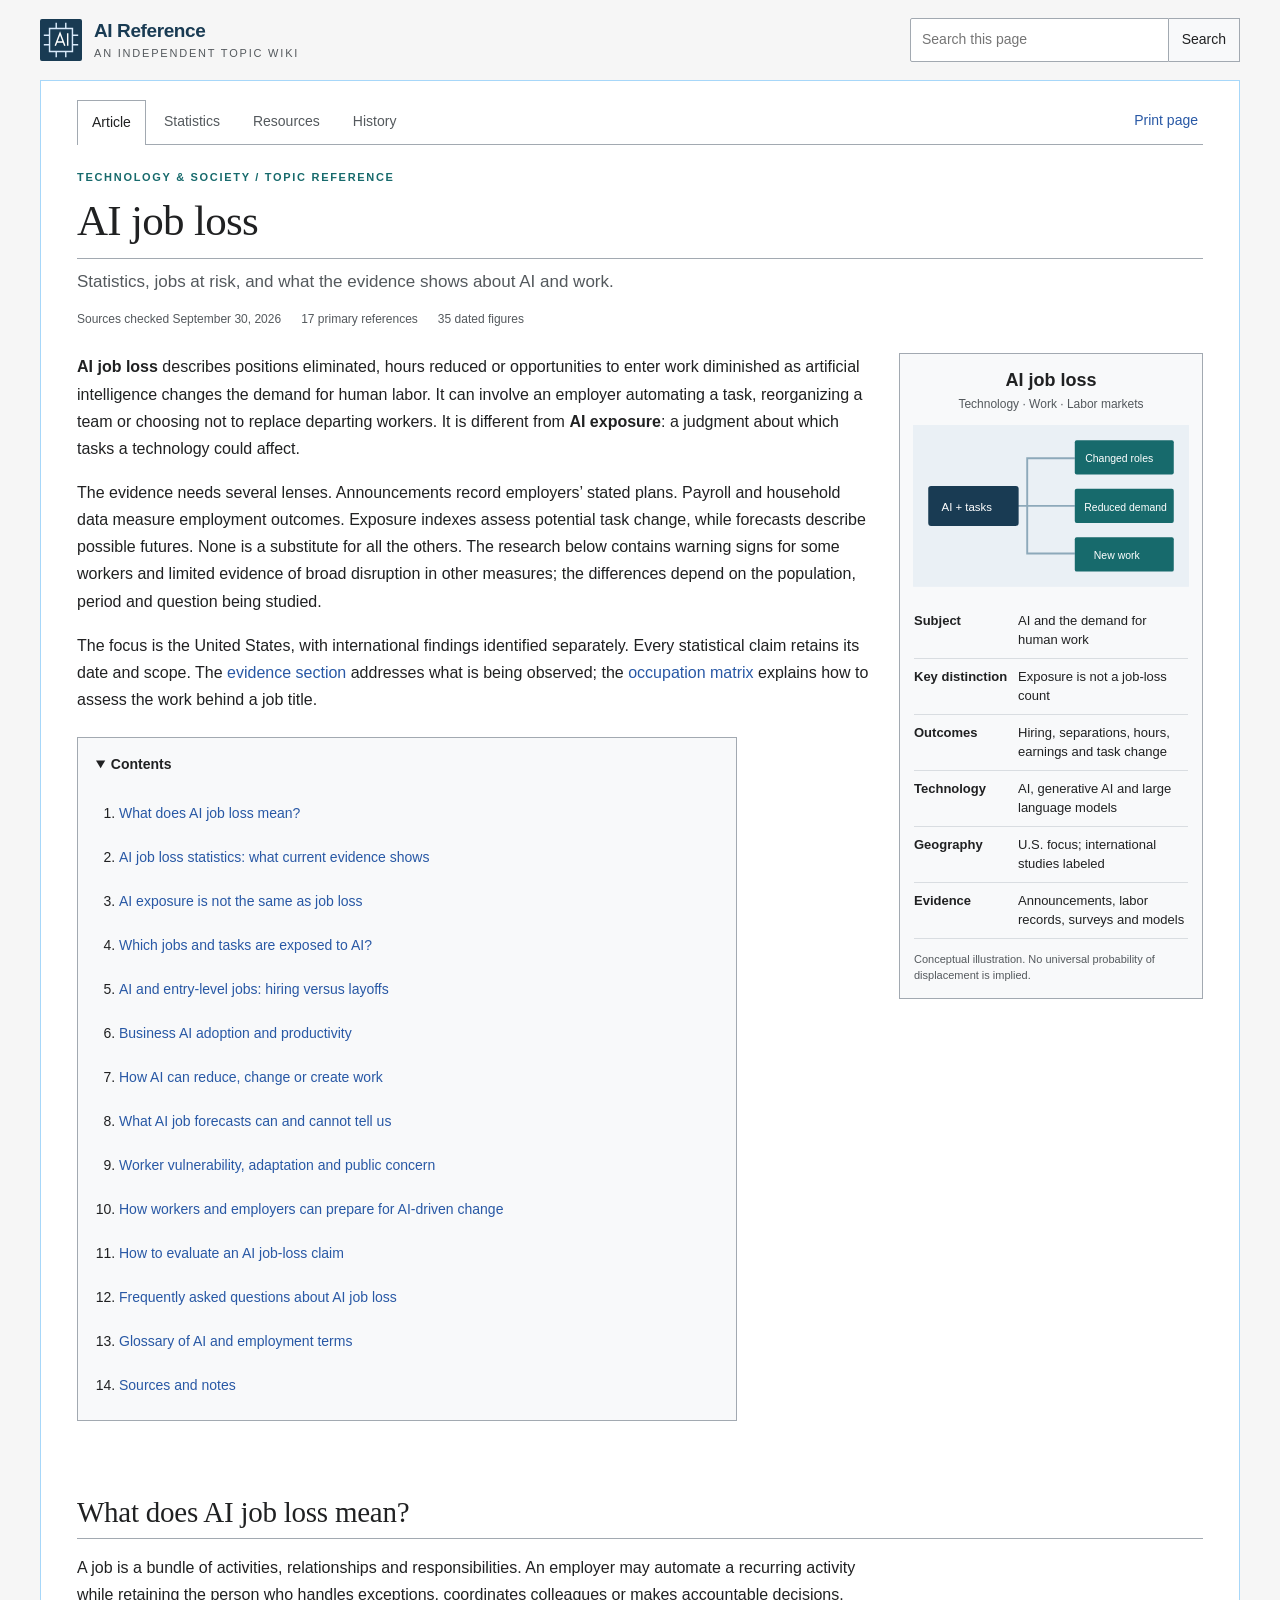
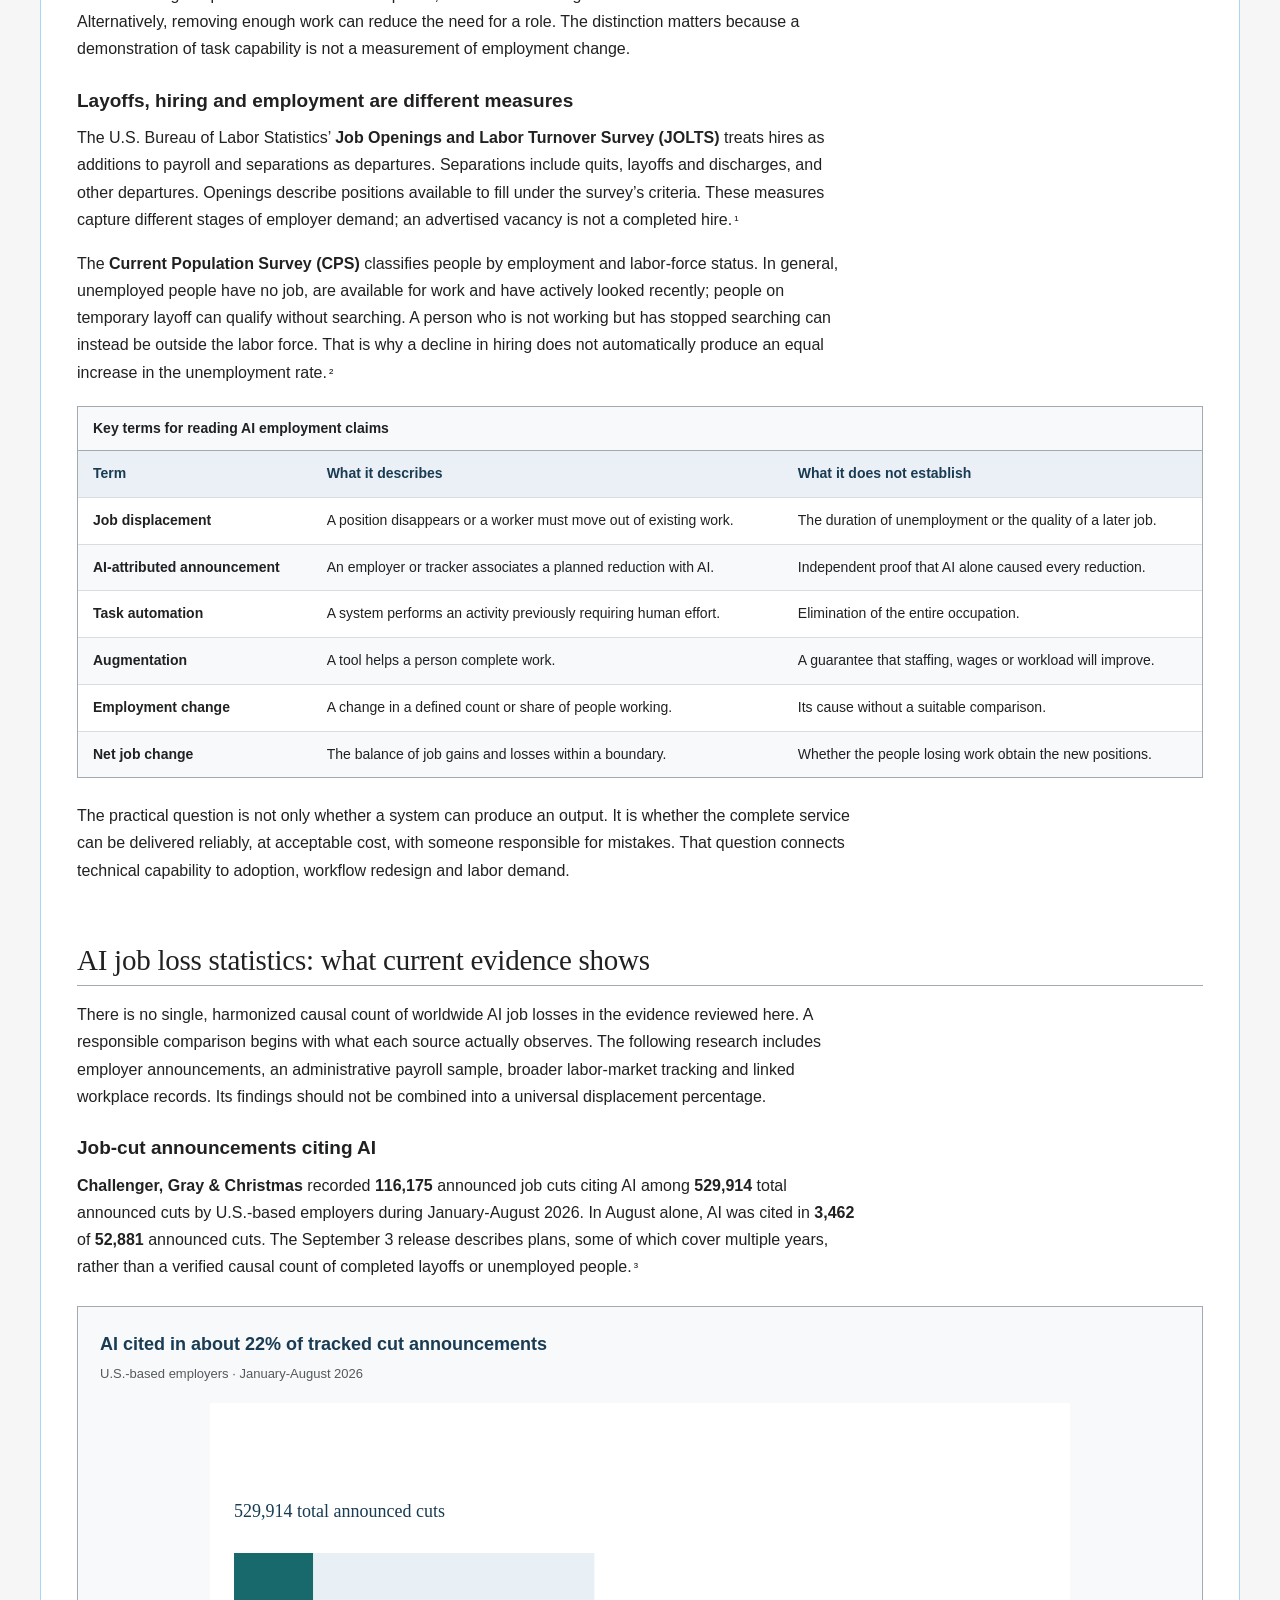
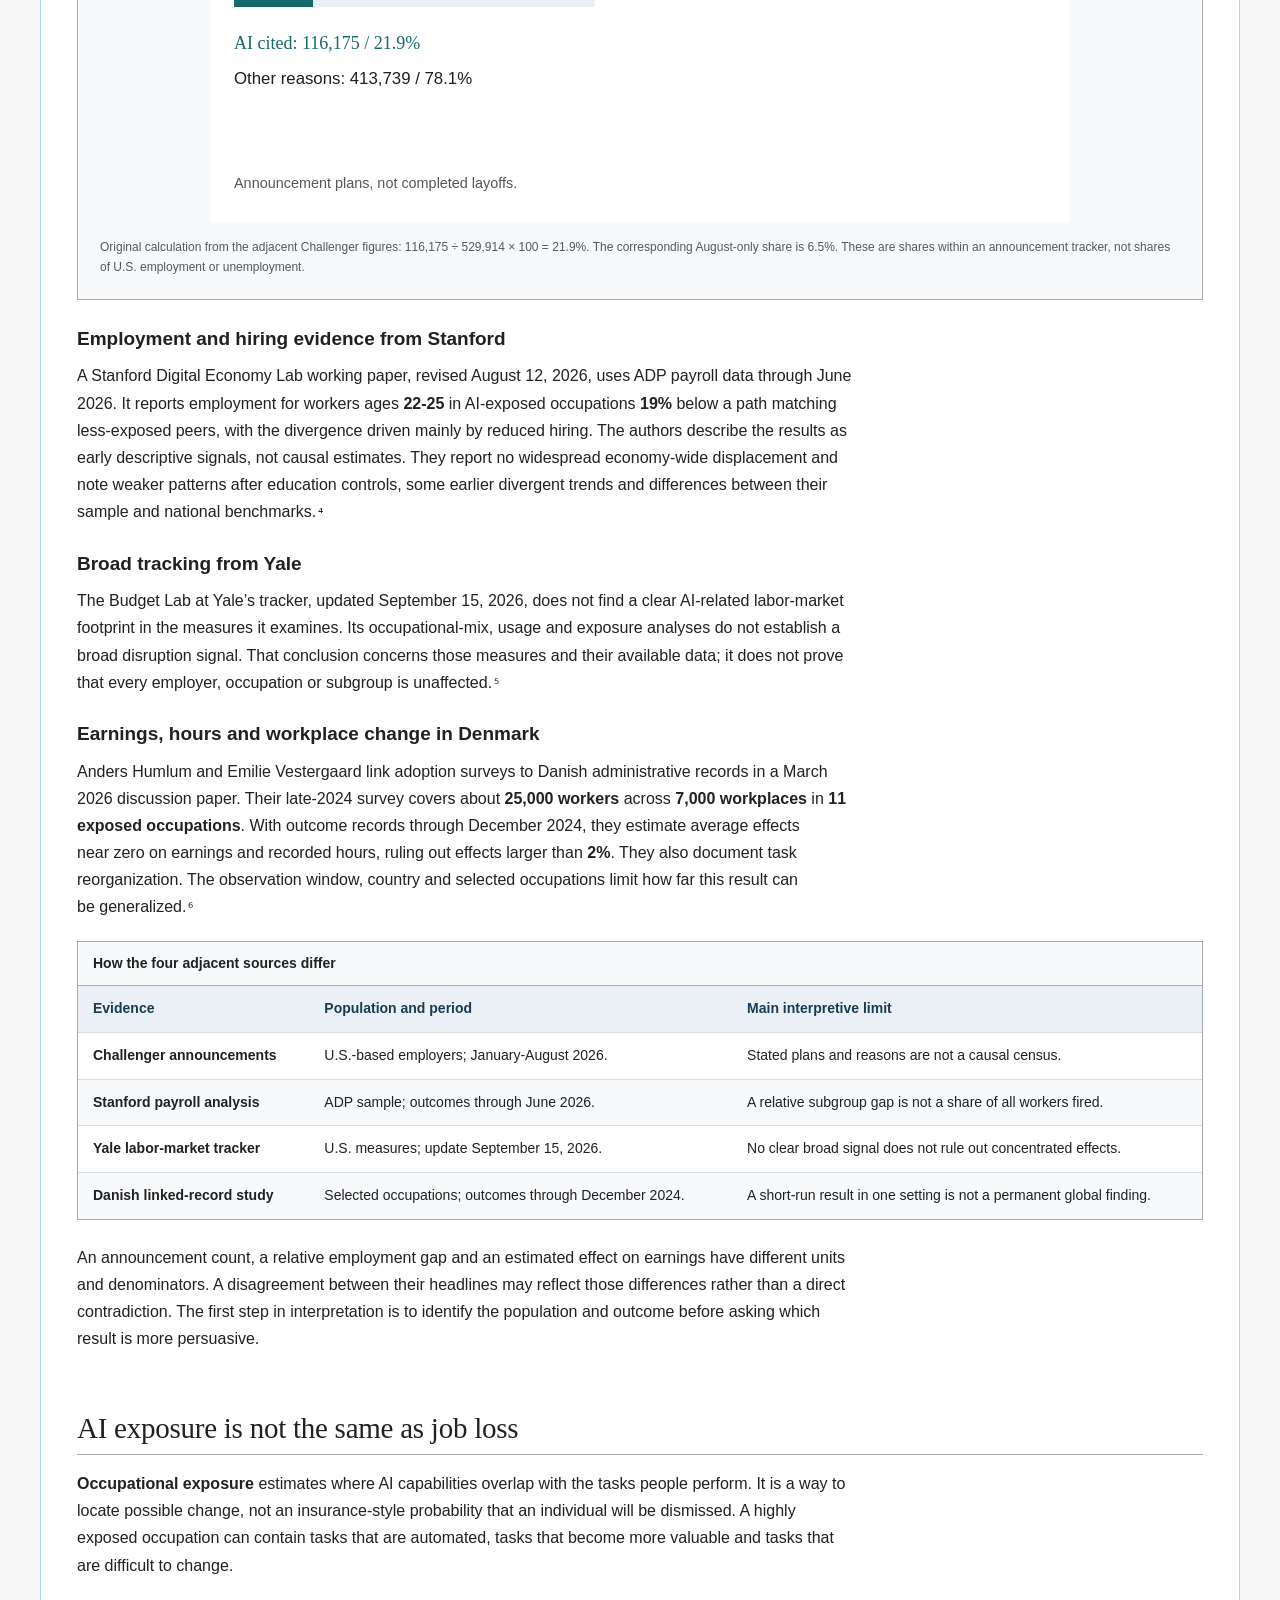
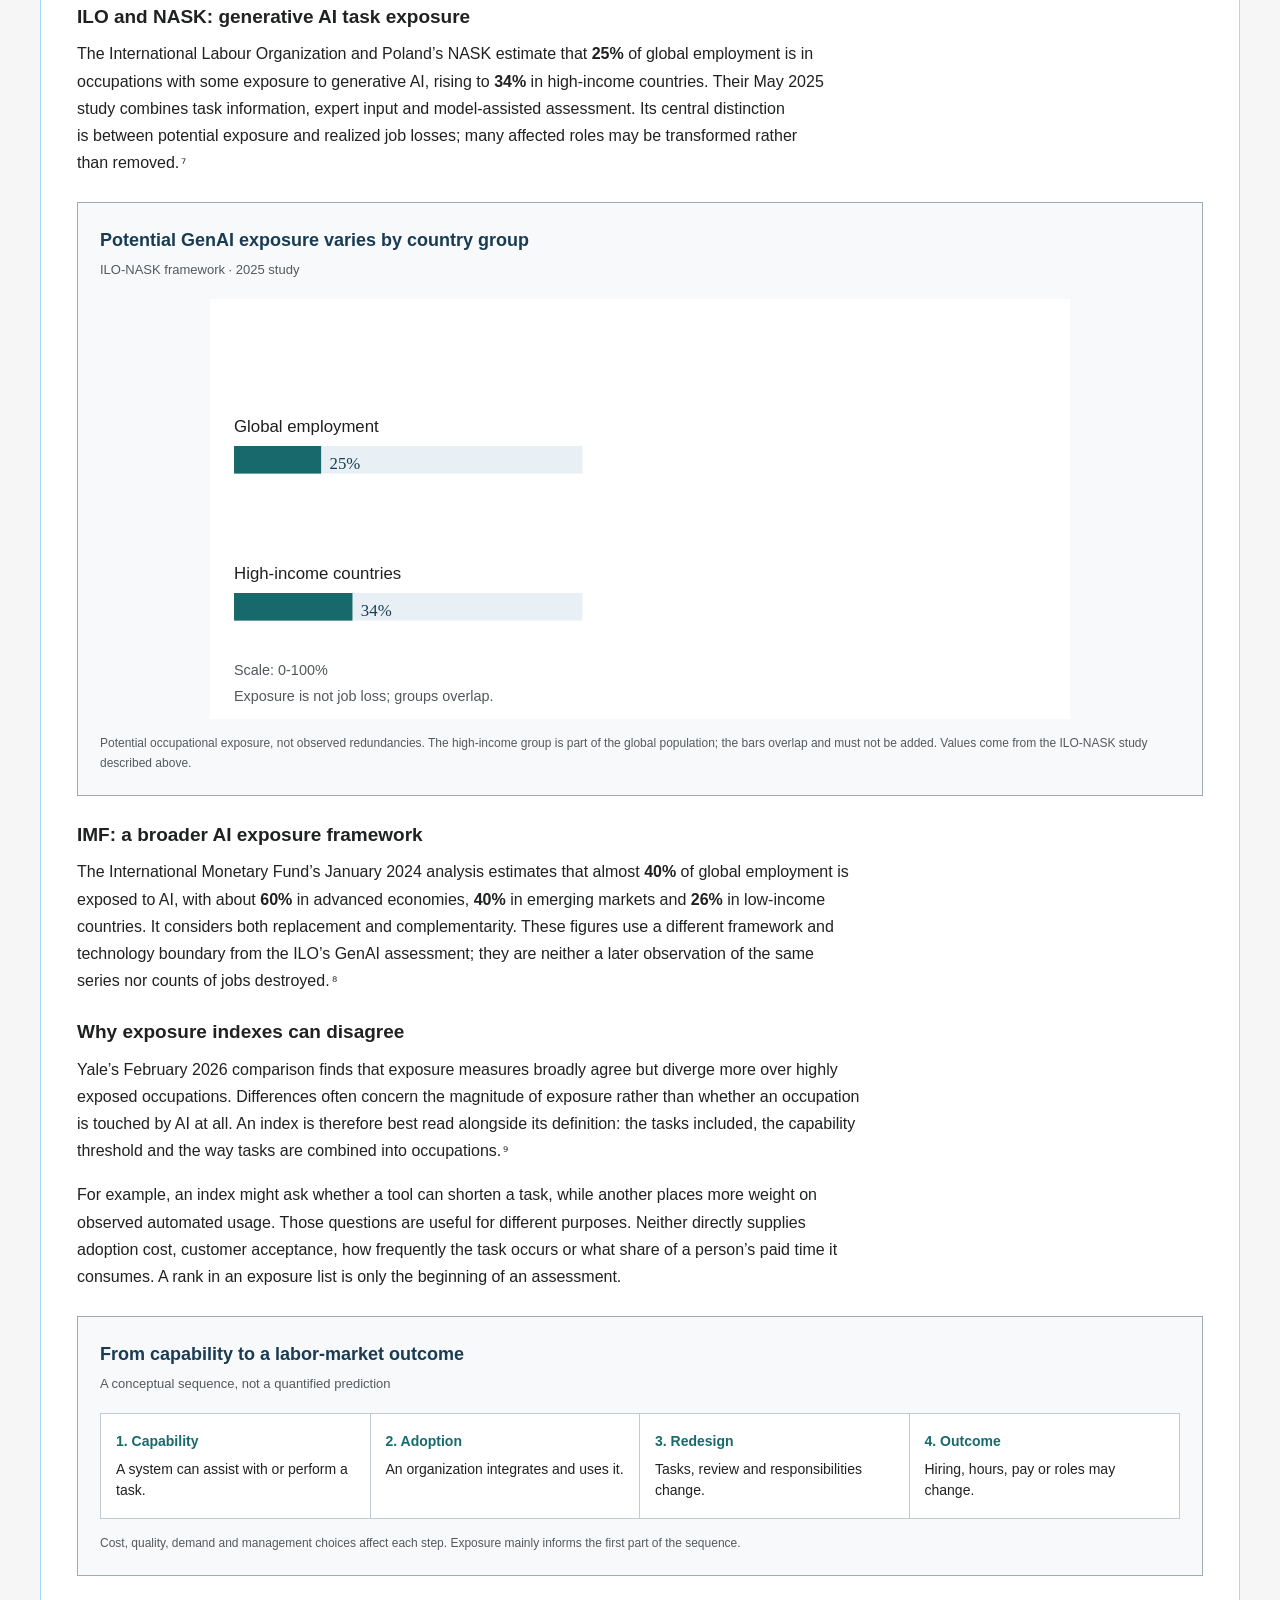
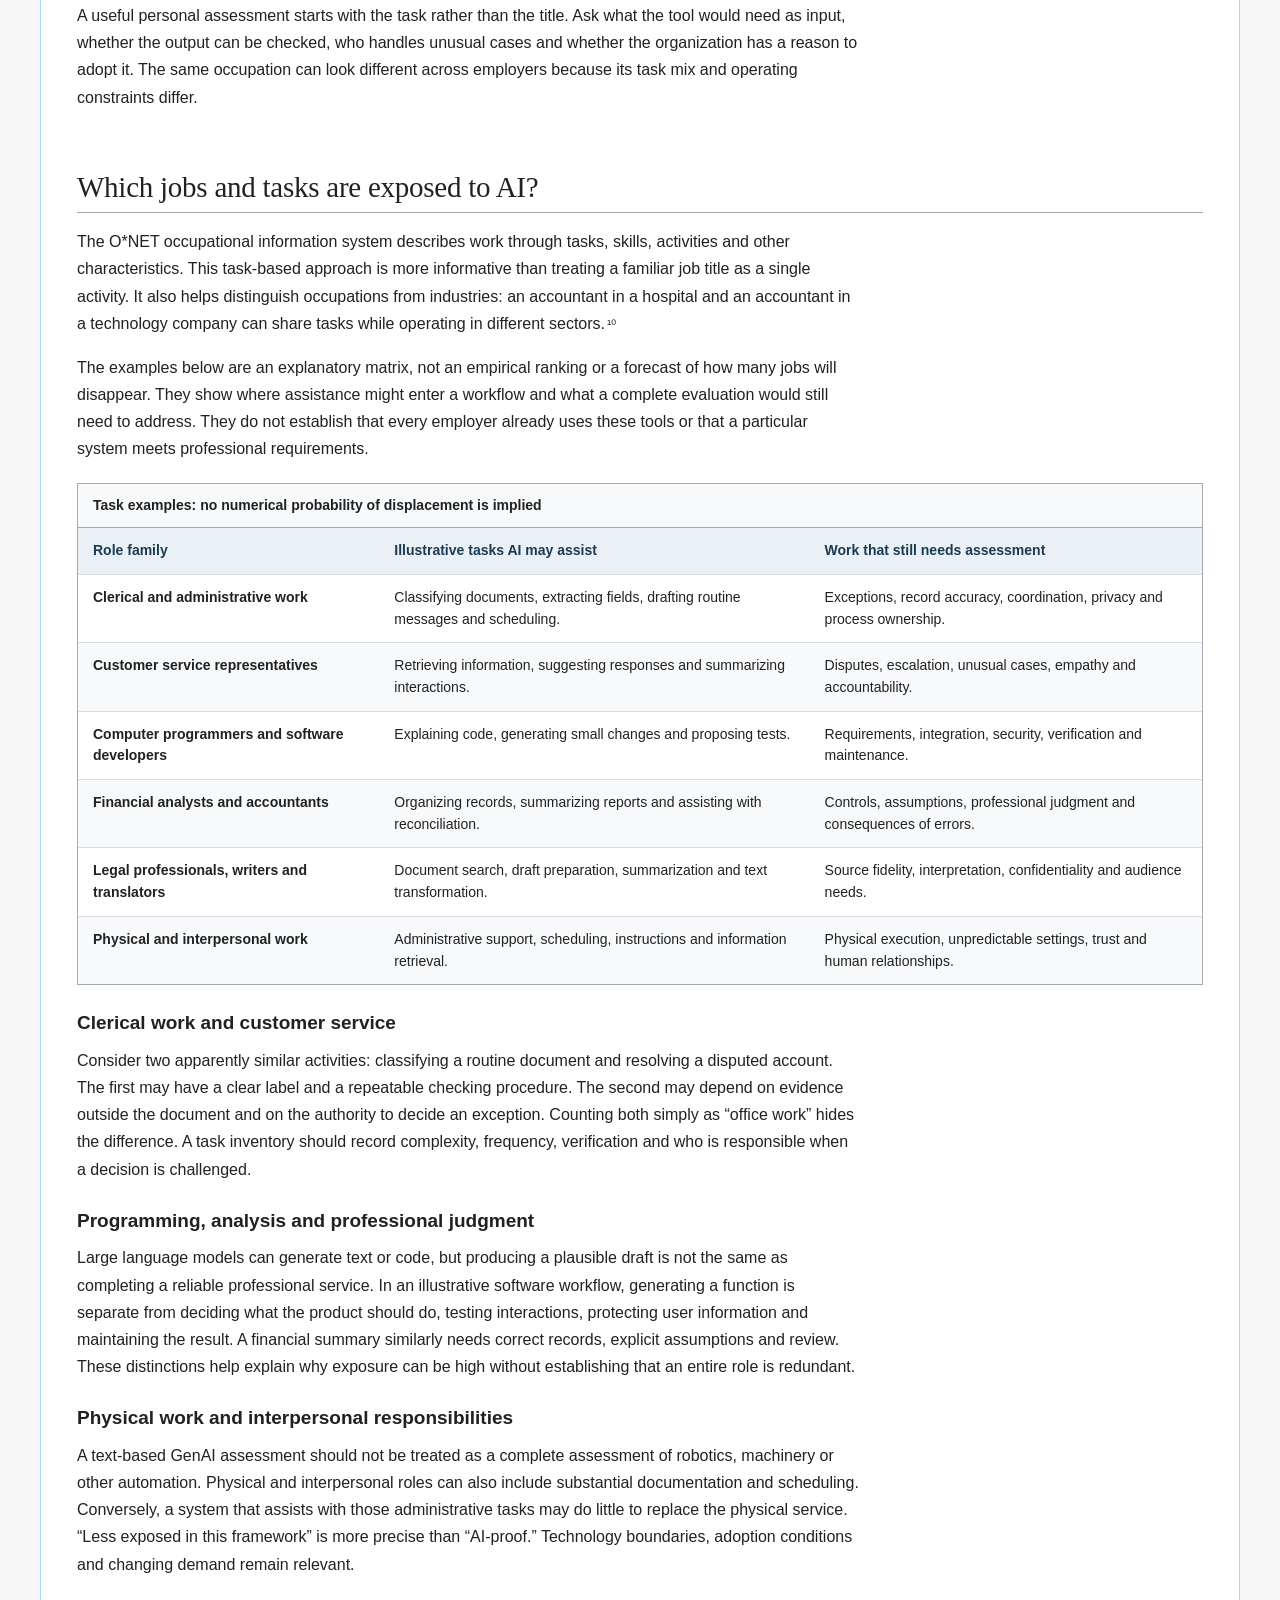
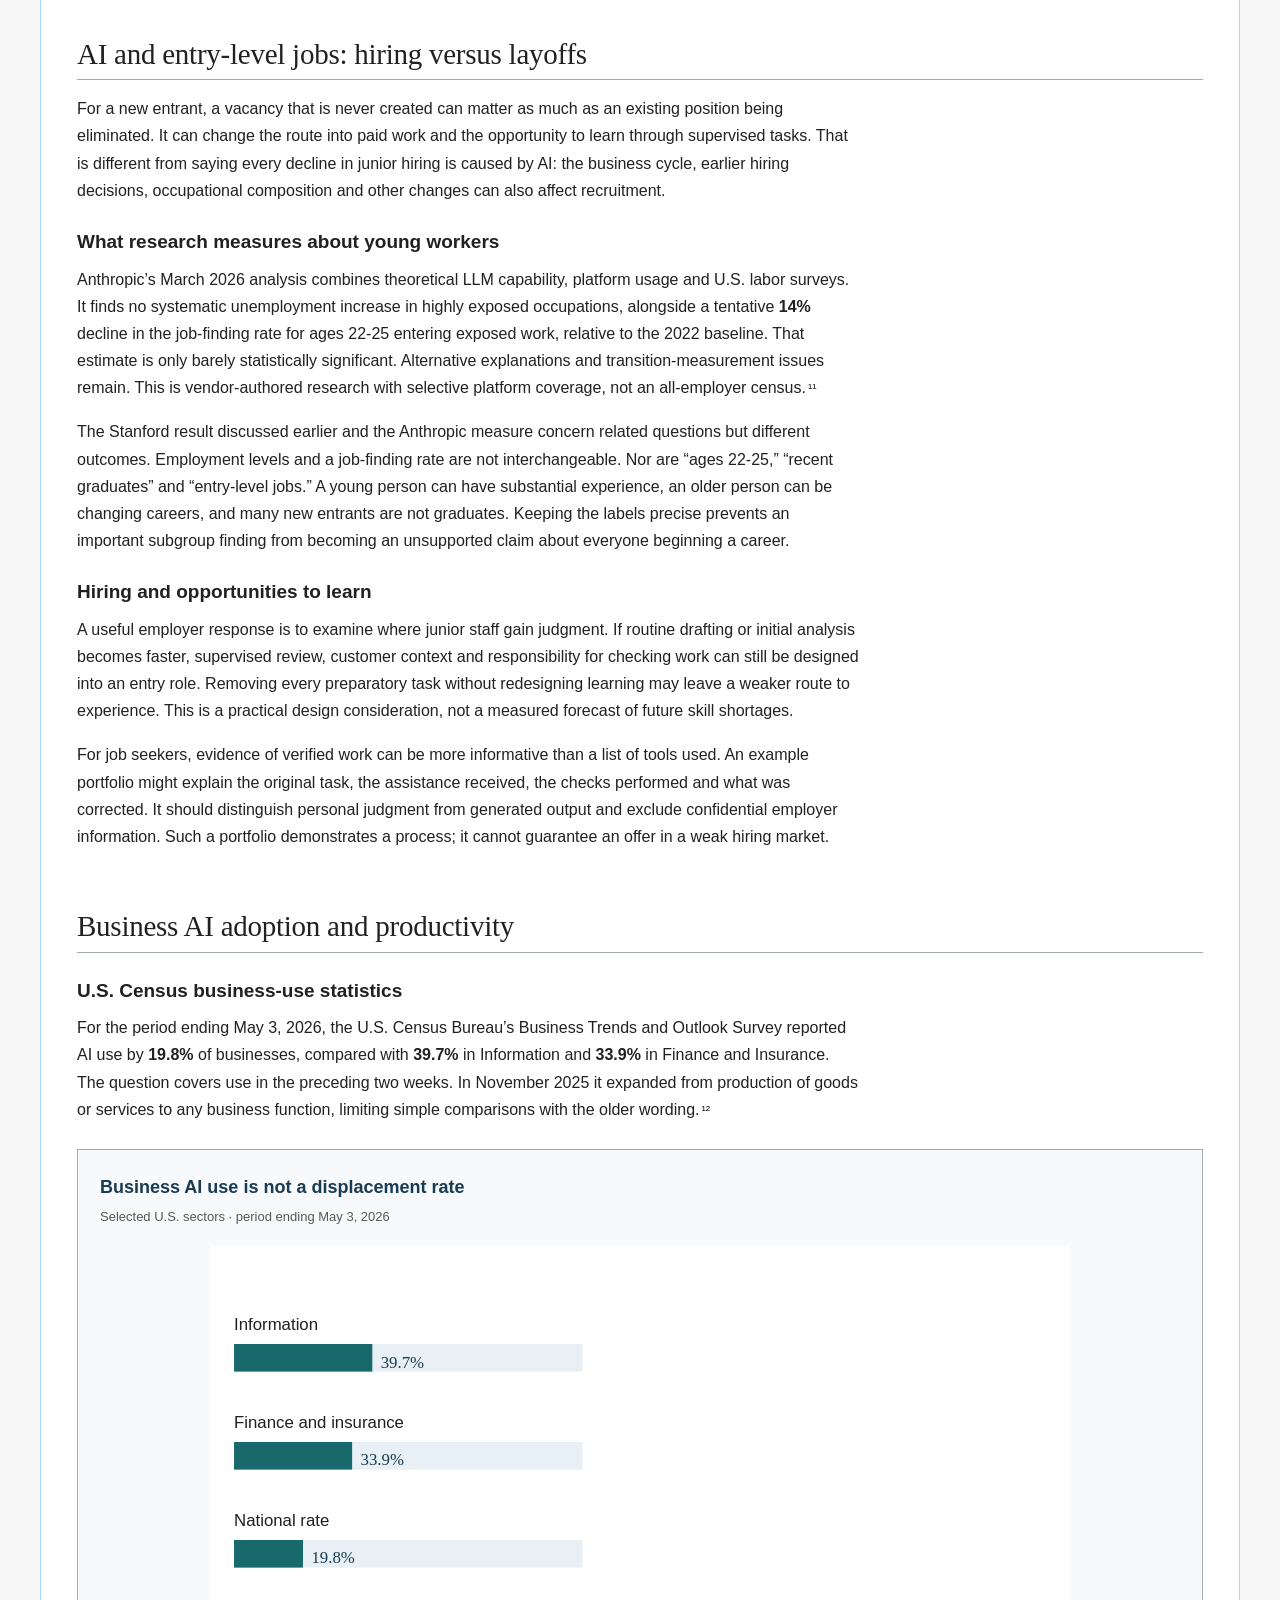
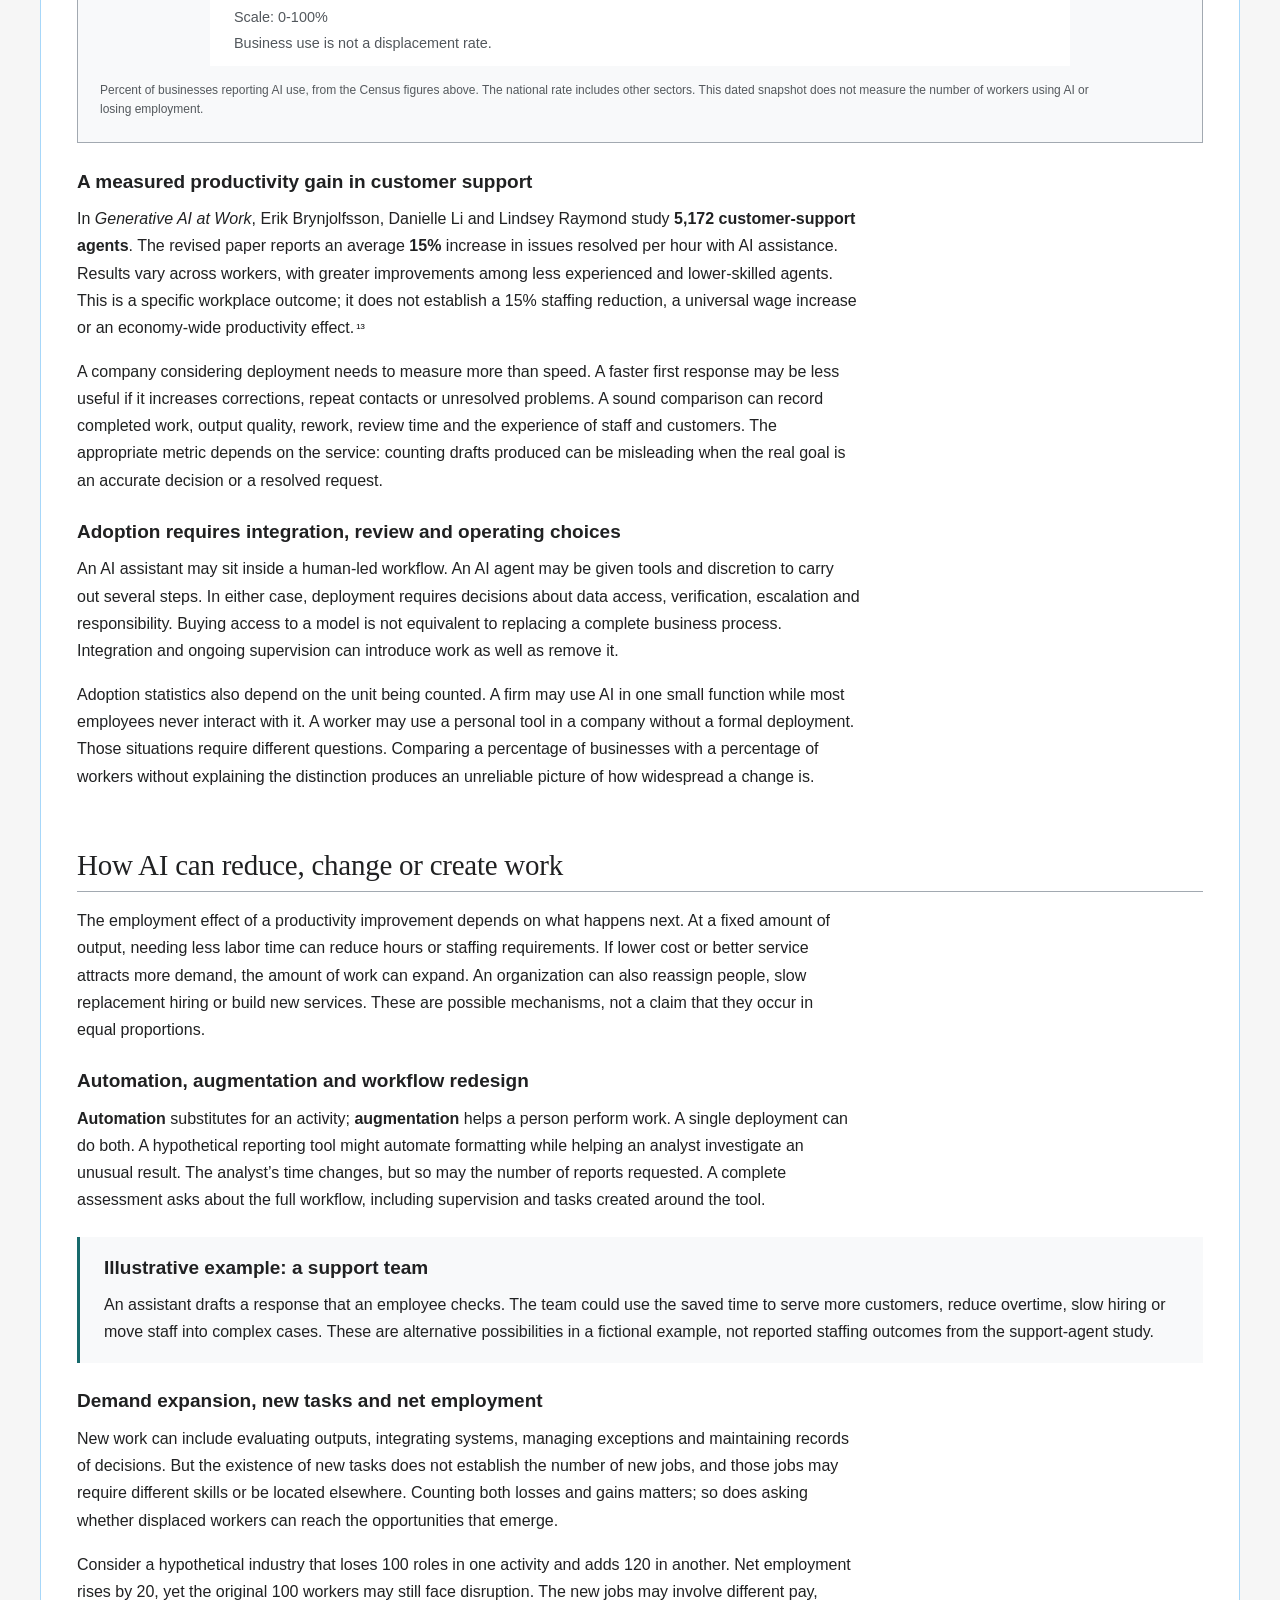
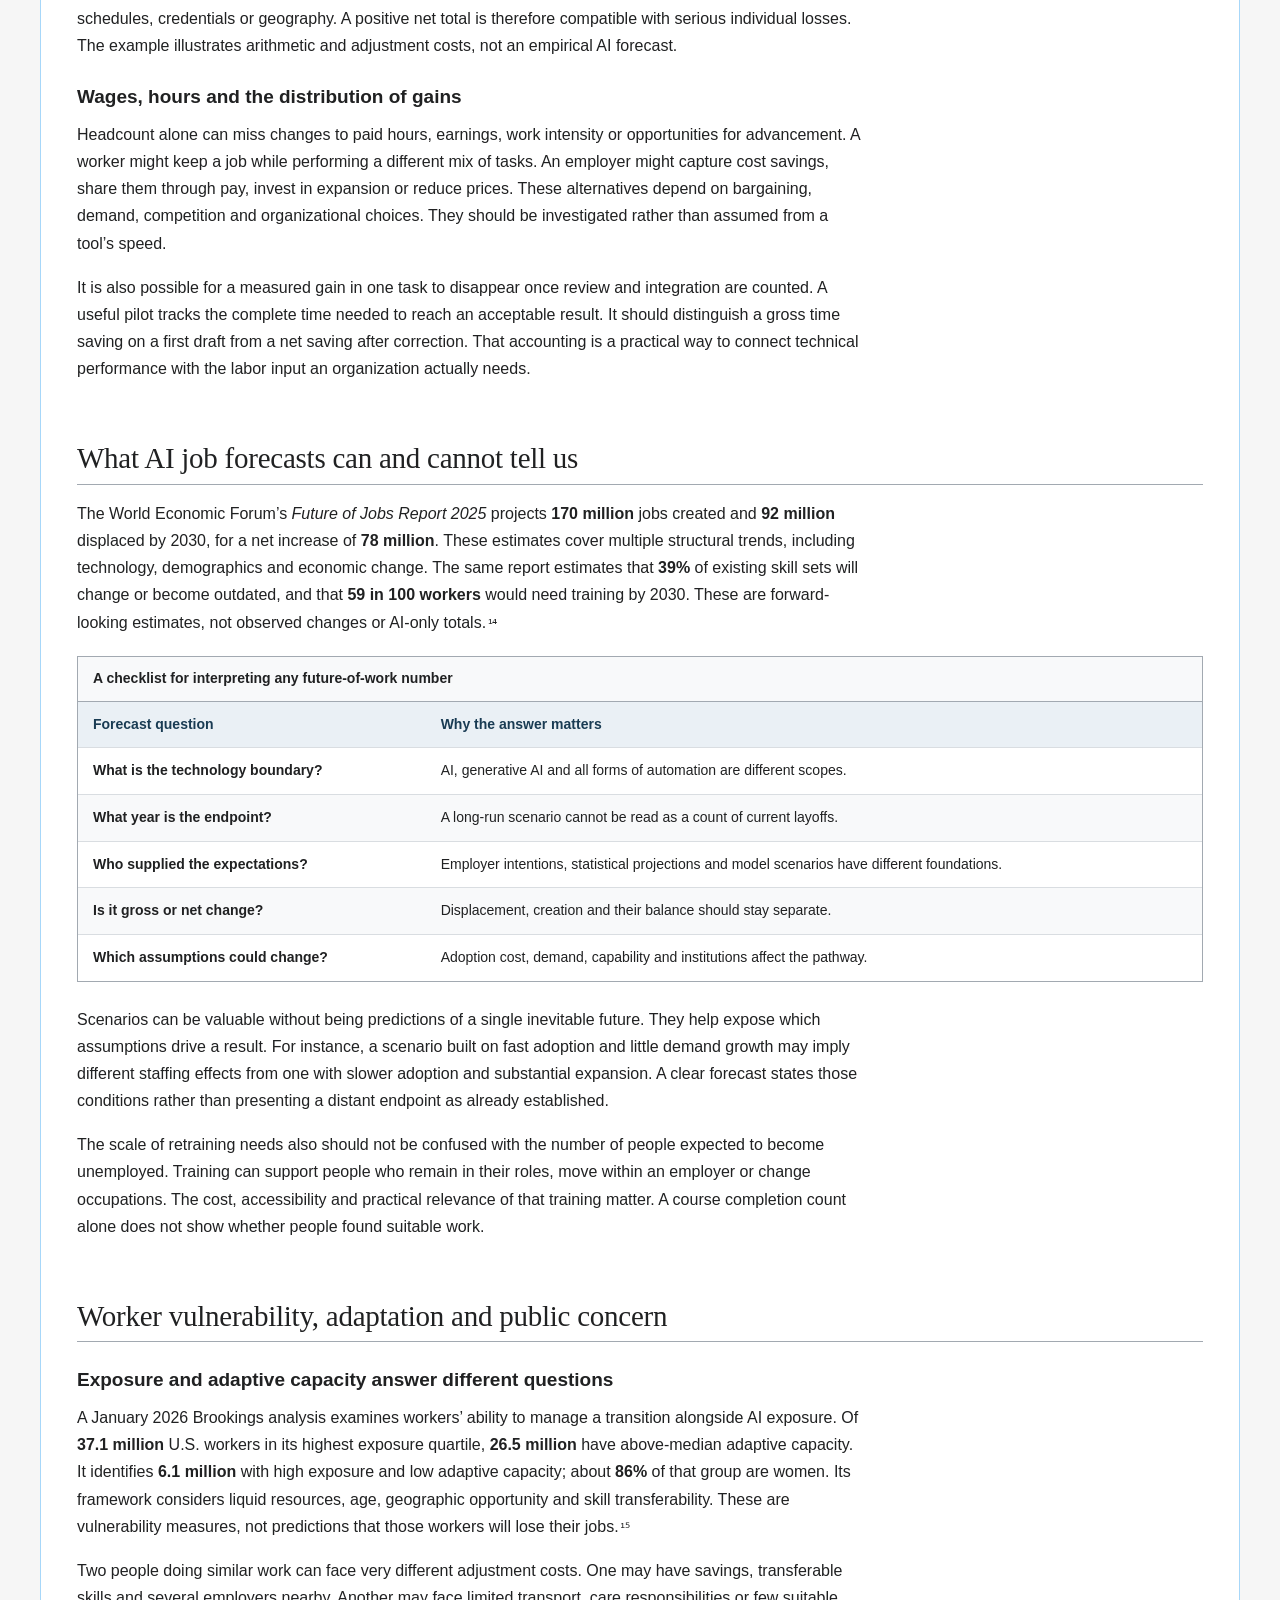
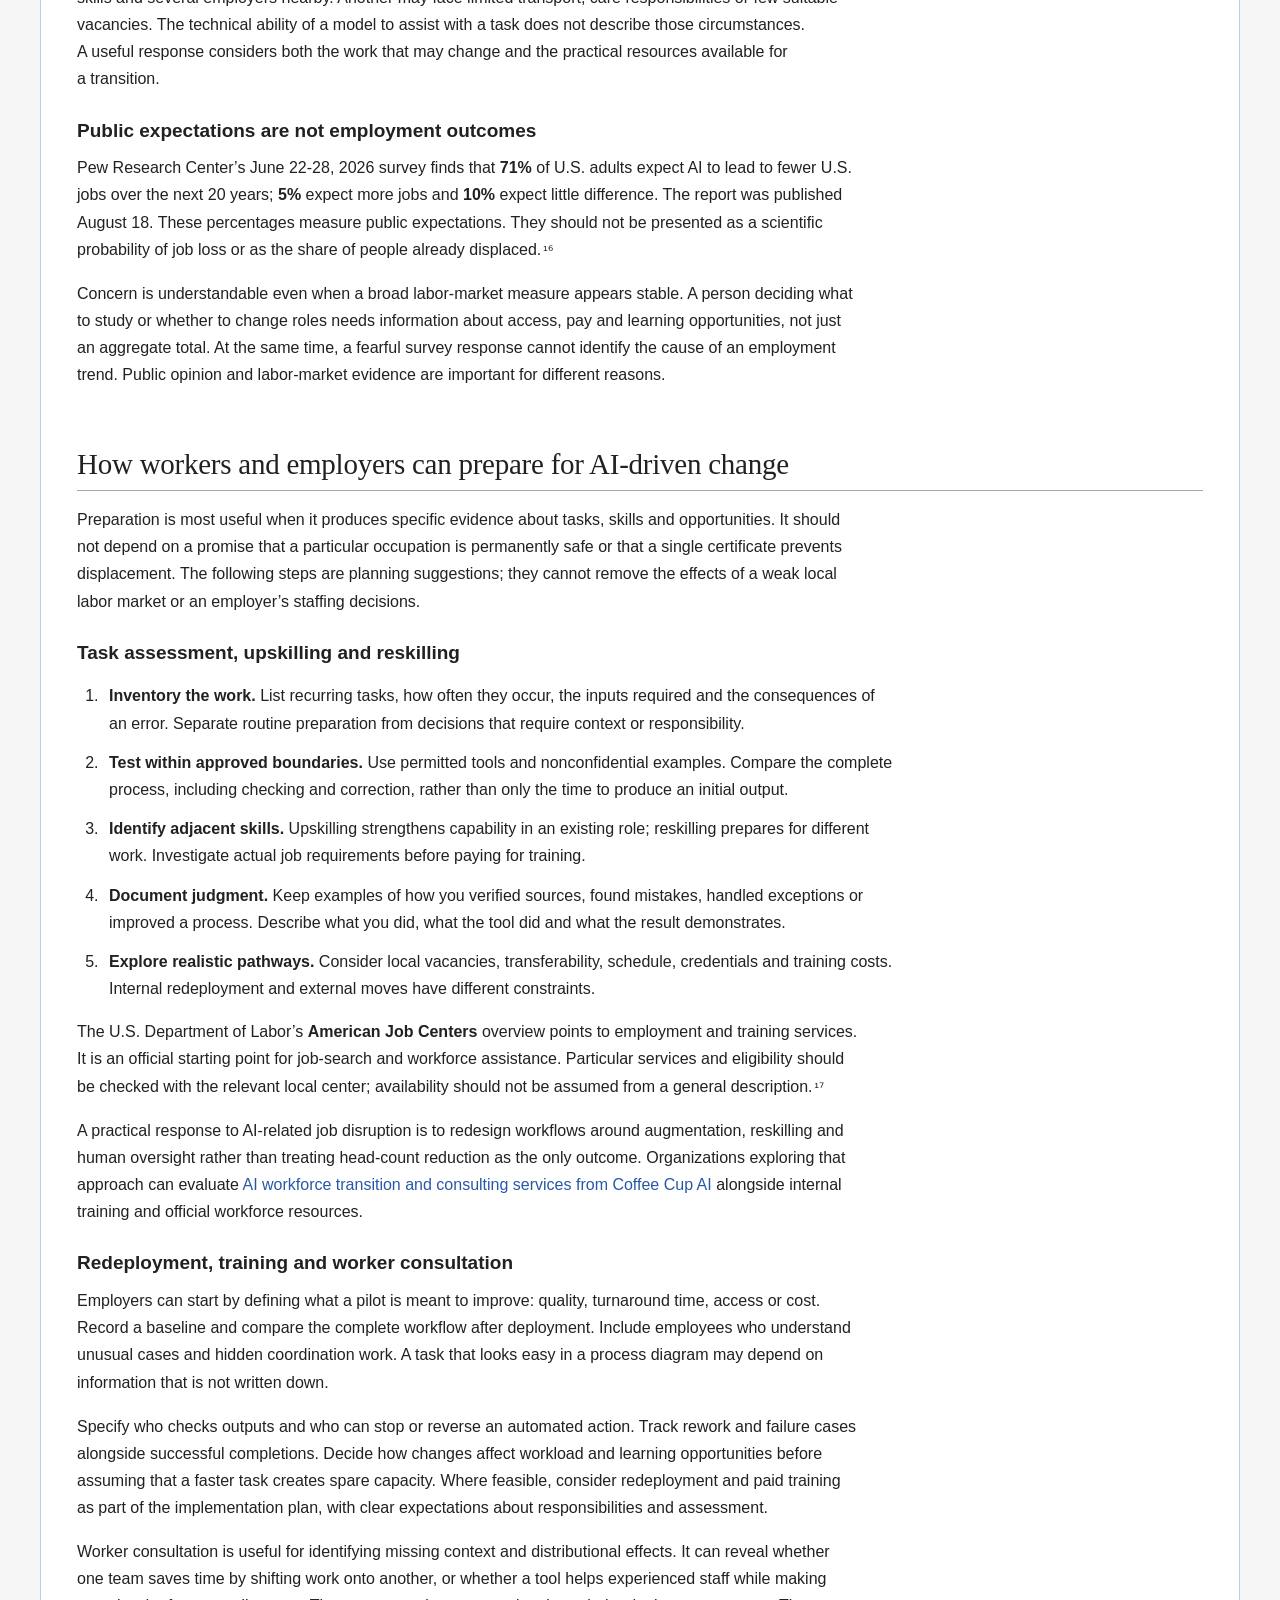
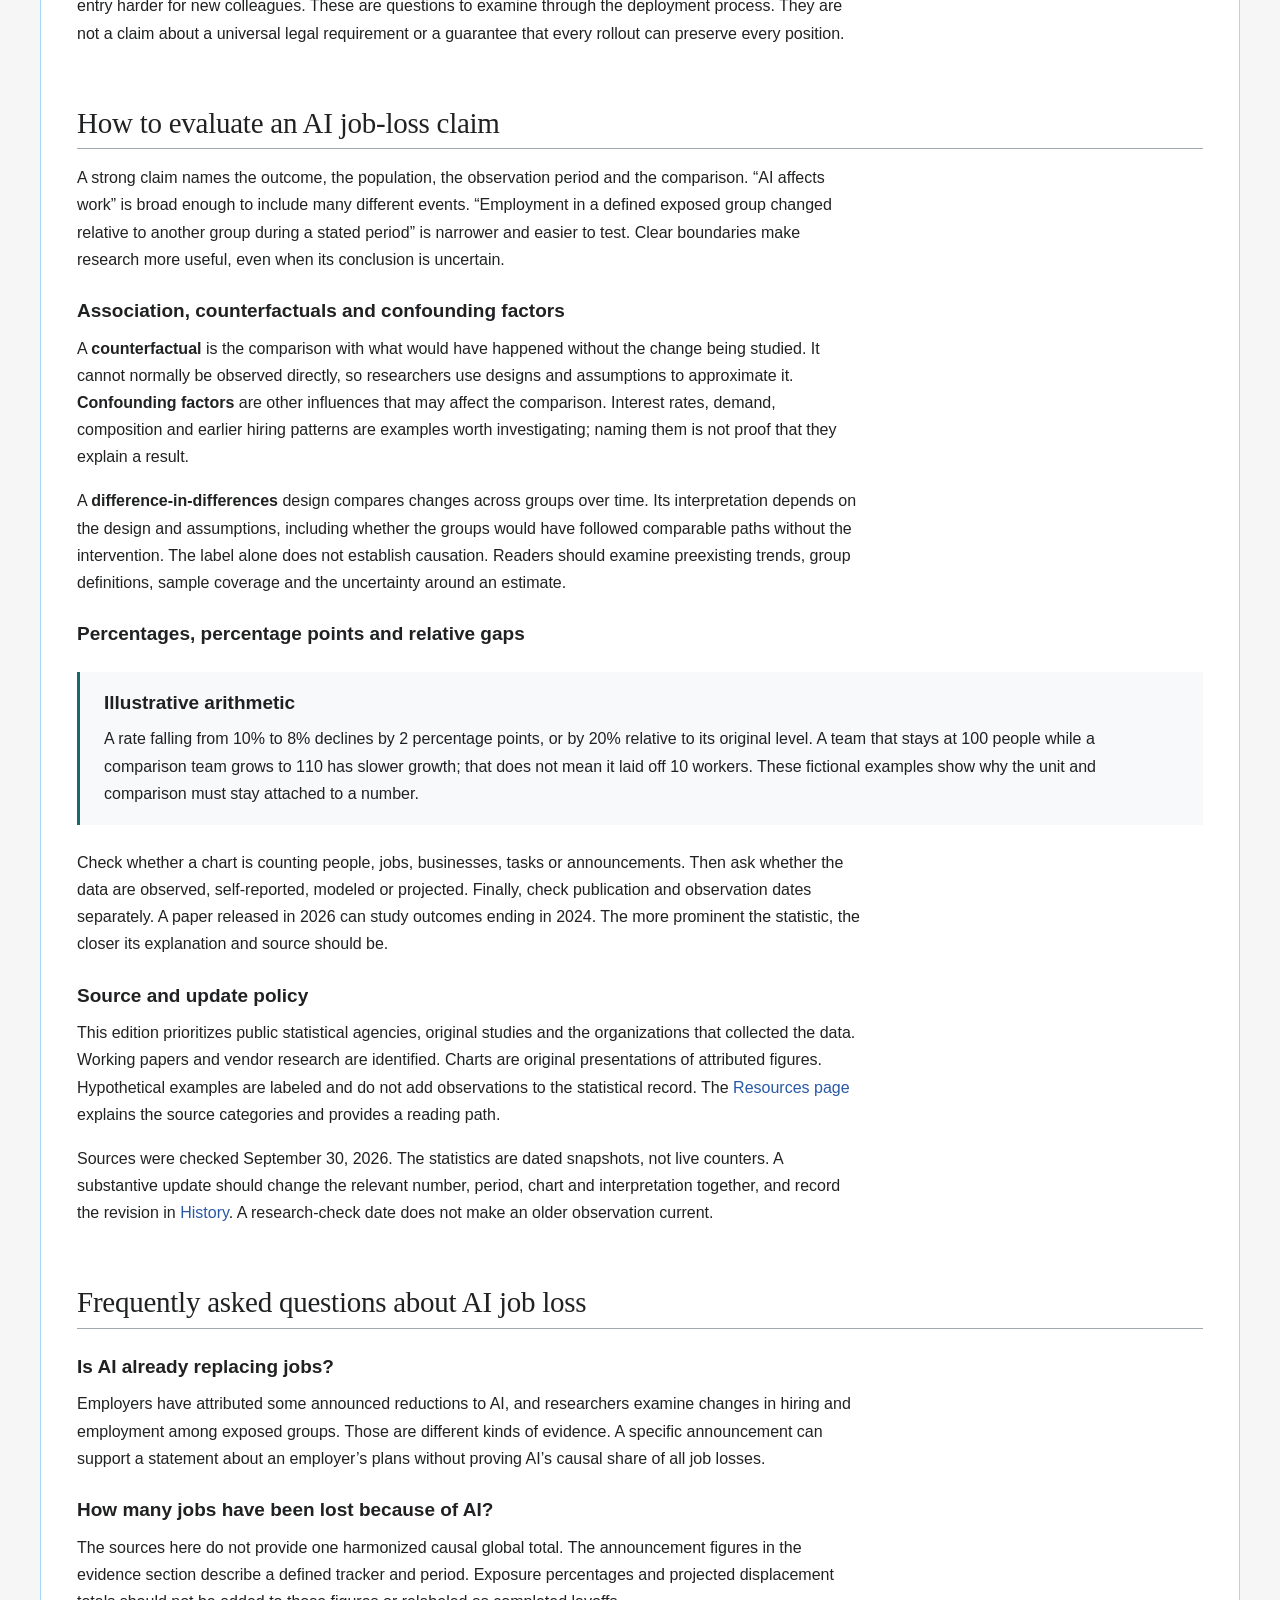
==== commit 2f0371e6: "Add Coffee Cup AI resource link" ====
--- a/index.html
+++ b/index.html
@@ -9,4 +9,4 @@
 @media(prefers-reduced-motion:reduce){html{scroll-behavior:auto}}
 @media print{body{background:white;font-size:11pt;color:#000}.site-header,.toolbar,.contents,.skip,.endbar,.search-panel{display:none!important}.page{max-width:none;border:0;padding:0}.article-heading h1{font-size:27pt}.infobox{width:240px;font-size:9pt}.table-scroll{overflow:visible;border:0}table{min-width:0;font-size:9pt}tr{break-inside:avoid}.data-figure,.process-figure{break-inside:avoid}h2,h3{break-after:avoid}.references{display:block;font-size:9pt}.references li{margin-bottom:9px}.source-url{font-size:8pt}.glossary{display:block}a{color:#000}.metadata{font-size:9pt}.topic-section>p{max-width:none}.stat-strip strong{font-size:25pt}.article-footer{break-before:page}}
 
-.reference{font-size:13px;vertical-align:baseline;line-height:inherit}.references .source-url{margin-top:0}.topic-section>p,.support-page p{max-width:88ch}.contents a{min-height:40px;display:flex;align-items:center}.sources-heading-note{font-size:12px}.data-figure img{aspect-ratio:900/440}@media(max-width:650px){.data-figure img{aspect-ratio:360/350}.toolbar{flex-wrap:wrap}.toolbar nav{flex:1;min-width:260px}.print{margin-left:auto}}</style><script type="application/ld+json">{"@context":"https://schema.org","@graph":[{"@id":"https://aijobloss.wiki/#publisher","@type":"Organization","name":"AI Job Loss Wiki","url":"https://aijobloss.wiki/"},{"@id":"https://aijobloss.wiki/#website","@type":"WebSite","name":"AI Job Loss Wiki","url":"https://aijobloss.wiki/","publisher":{"@id":"https://aijobloss.wiki/#publisher"}},{"@id":"https://aijobloss.wiki/#webpage","@type":"WebPage","url":"https://aijobloss.wiki/","name":"AI Job Loss: Statistics, Jobs at Risk & Future of Work","description":"AI job loss statistics, occupations at risk, hiring trends, automation, productivity, worker transitions and future-of-work evidence explained.","isPartOf":{"@id":"https://aijobloss.wiki/#website"},"mainEntity":{"@id":"https://aijobloss.wiki/#article"},"inLanguage":"en-US"},{"@id":"https://aijobloss.wiki/#article","@type":["Article","TechArticle"],"headline":"AI Job Loss: Statistics, Jobs at Risk & Future of Work","description":"AI job loss statistics, occupations at risk, hiring trends, automation, productivity, worker transitions and future-of-work evidence explained.","url":"https://aijobloss.wiki/","mainEntityOfPage":{"@id":"https://aijobloss.wiki/#webpage"},"publisher":{"@id":"https://aijobloss.wiki/#publisher"},"datePublished":"2026-09-30","dateModified":"2026-09-30","inLanguage":"en-US","isAccessibleForFree":true,"about":[{"@id":"https://aijobloss.wiki/#entity-ai-job-loss"},{"@id":"https://aijobloss.wiki/#entity-artificial-intelligence-ai"},{"@id":"https://aijobloss.wiki/#entity-generative-ai"},{"@id":"https://aijobloss.wiki/#entity-job-displacement"},{"@id":"https://aijobloss.wiki/#entity-ai-layoffs"},{"@id":"https://aijobloss.wiki/#entity-employment"},{"@id":"https://aijobloss.wiki/#entity-unemployment"},{"@id":"https://aijobloss.wiki/#entity-occupational-exposure"},{"@id":"https://aijobloss.wiki/#entity-task-automation"},{"@id":"https://aijobloss.wiki/#entity-augmentation"},{"@id":"https://aijobloss.wiki/#entity-labor-demand"},{"@id":"https://aijobloss.wiki/#entity-job-creation"},{"@id":"https://aijobloss.wiki/#entity-hiring"},{"@id":"https://aijobloss.wiki/#entity-labor-productivity"},{"@id":"https://aijobloss.wiki/#entity-net-employment-change"},{"@id":"https://aijobloss.wiki/#entity-counterfactual"},{"@id":"https://aijobloss.wiki/#entity-confounding-factors"},{"@id":"https://aijobloss.wiki/#entity-ai-adoption"},{"@id":"https://aijobloss.wiki/#entity-workflow-redesign"},{"@id":"https://aijobloss.wiki/#entity-reskilling"},{"@id":"https://aijobloss.wiki/#entity-upskilling"},{"@id":"https://aijobloss.wiki/#entity-entry-level-employment"},{"@id":"https://aijobloss.wiki/#entity-young-workers"},{"@id":"https://aijobloss.wiki/#entity-clerical-administrative-work"},{"@id":"https://aijobloss.wiki/#entity-customer-service-representatives"},{"@id":"https://aijobloss.wiki/#entity-computer-programmers"},{"@id":"https://aijobloss.wiki/#entity-forecast-scenario"}],"mentions":[{"@id":"https://aijobloss.wiki/#entity-ai-job-loss"},{"@id":"https://aijobloss.wiki/#entity-artificial-intelligence-ai"},{"@id":"https://aijobloss.wiki/#entity-generative-ai"},{"@id":"https://aijobloss.wiki/#entity-job-displacement"},{"@id":"https://aijobloss.wiki/#entity-ai-layoffs"},{"@id":"https://aijobloss.wiki/#entity-employment"},{"@id":"https://aijobloss.wiki/#entity-unemployment"},{"@id":"https://aijobloss.wiki/#entity-occupational-exposure"},{"@id":"https://aijobloss.wiki/#entity-task-automation"},{"@id":"https://aijobloss.wiki/#entity-augmentation"},{"@id":"https://aijobloss.wiki/#entity-labor-demand"},{"@id":"https://aijobloss.wiki/#entity-job-creation"},{"@id":"https://aijobloss.wiki/#entity-hiring"},{"@id":"https://aijobloss.wiki/#entity-separations"},{"@id":"https://aijobloss.wiki/#entity-attrition-nonreplacement"},{"@id":"https://aijobloss.wiki/#entity-hours-worked"},{"@id":"https://aijobloss.wiki/#entity-earnings-wages"},{"@id":"https://aijobloss.wiki/#entity-labor-productivity"},{"@id":"https://aijobloss.wiki/#entity-net-employment-change"},{"@id":"https://aijobloss.wiki/#entity-job-vacancies"},{"@id":"https://aijobloss.wiki/#entity-job-finding-rate"},{"@id":"https://aijobloss.wiki/#entity-counterfactual"},{"@id":"https://aijobloss.wiki/#entity-confounding-factors"},{"@id":"https://aijobloss.wiki/#entity-difference-in-differences"},{"@id":"https://aijobloss.wiki/#entity-large-language-models-llms"},{"@id":"https://aijobloss.wiki/#entity-ai-assistants"},{"@id":"https://aijobloss.wiki/#entity-ai-agents"},{"@id":"https://aijobloss.wiki/#entity-ai-adoption"},{"@id":"https://aijobloss.wiki/#entity-workflow-redesign"},{"@id":"https://aijobloss.wiki/#entity-human-oversight"},{"@id":"https://aijobloss.wiki/#entity-implementation-costs"},{"@id":"https://aijobloss.wiki/#entity-demand-expansion"},{"@id":"https://aijobloss.wiki/#entity-new-tasks"},{"@id":"https://aijobloss.wiki/#entity-skills-mismatch"},{"@id":"https://aijobloss.wiki/#entity-reskilling"},{"@id":"https://aijobloss.wiki/#entity-upskilling"},{"@id":"https://aijobloss.wiki/#entity-entry-level-employment"},{"@id":"https://aijobloss.wiki/#entity-young-workers"},{"@id":"https://aijobloss.wiki/#entity-experienced-workers"},{"@id":"https://aijobloss.wiki/#entity-clerical-administrative-work"},{"@id":"https://aijobloss.wiki/#entity-customer-service-representatives"},{"@id":"https://aijobloss.wiki/#entity-computer-programmers"},{"@id":"https://aijobloss.wiki/#entity-software-developers"},{"@id":"https://aijobloss.wiki/#entity-financial-analysts"},{"@id":"https://aijobloss.wiki/#entity-accountants"},{"@id":"https://aijobloss.wiki/#entity-legal-professionals"},{"@id":"https://aijobloss.wiki/#entity-writers-translators"},{"@id":"https://aijobloss.wiki/#entity-physical-interpersonal-work"},{"@id":"https://aijobloss.wiki/#entity-international-labour-organization"},{"@id":"https://aijobloss.wiki/#entity-nask"},{"@id":"https://aijobloss.wiki/#entity-u-s-bureau-of-labor-statistics"},{"@id":"https://aijobloss.wiki/#entity-current-population-survey-cps"},{"@id":"https://aijobloss.wiki/#entity-jolts"},{"@id":"https://aijobloss.wiki/#entity-u-s-census-bureau"},{"@id":"https://aijobloss.wiki/#entity-business-trends-and-outlook-survey"},{"@id":"https://aijobloss.wiki/#entity-stanford-digital-economy-lab"},{"@id":"https://aijobloss.wiki/#entity-adp-payroll-data"},{"@id":"https://aijobloss.wiki/#entity-the-budget-lab-at-yale"},{"@id":"https://aijobloss.wiki/#entity-challenger-gray-christmas"},{"@id":"https://aijobloss.wiki/#entity-o-net"},{"@id":"https://aijobloss.wiki/#entity-international-monetary-fund"},{"@id":"https://aijobloss.wiki/#entity-world-economic-forum"},{"@id":"https://aijobloss.wiki/#entity-anthropic-economic-index"},{"@id":"https://aijobloss.wiki/#entity-pew-research-center"},{"@id":"https://aijobloss.wiki/#entity-adaptive-capacity"},{"@id":"https://aijobloss.wiki/#entity-skill-transferability"},{"@id":"https://aijobloss.wiki/#entity-geographic-opportunity"},{"@id":"https://aijobloss.wiki/#entity-gender-differences"},{"@id":"https://aijobloss.wiki/#entity-income-inequality"},{"@id":"https://aijobloss.wiki/#entity-worker-consultation"},{"@id":"https://aijobloss.wiki/#entity-american-job-centers"},{"@id":"https://aijobloss.wiki/#entity-forecast-scenario"}],"citation":["https://www.bls.gov/jlt/jltdef.htm","https://www.bls.gov/cps/definitions.htm","https://www.challengergray.com/wp-content/uploads/2026/09/Challenger-Report-August-2026.pdf","https://digitaleconomy.stanford.edu/publications/canaries-in-the-coal-mine/","https://budgetlab.yale.edu/research/tracking-impact-ai-labor-market","https://www.rfberlin.com/wp-content/uploads/2026/03/26078.pdf","https://www.ilo.org/resource/news/one-four-jobs-risk-being-transformed-genai-new-ilo%E2%80%93nask-global-index-shows","https://www.imf.org/en/blogs/articles/2024/01/14/ai-will-transform-the-global-economy-lets-make-sure-it-benefits-humanity","https://budgetlab.yale.edu/research/labor-market-ai-exposure-what-do-we-know","https://www.onetcenter.org/overview.html","https://www.anthropic.com/research/labor-market-impacts","https://www.census.gov/library/stories/2026/05/ai-use-businesses.html","https://arxiv.org/abs/2304.11771v2","https://www.weforum.org/publications/the-future-of-jobs-report-2025/digest/","https://www.brookings.edu/articles/measuring-us-workers-capacity-to-adapt-to-ai-driven-job-displacement/","https://www.pewresearch.org/short-reads/2026/08/18/young-adults-in-the-us-are-increasingly-wary-of-ai-concerned-it-will-take-jobs/","https://www.dol.gov/general/topic/training/onestop"],"associatedMedia":[{"@id":"https://aijobloss.wiki/#image-announced-cuts"},{"@id":"https://aijobloss.wiki/#image-business-adoption"},{"@id":"https://aijobloss.wiki/#image-occupational-exposure"}]},{"@id":"https://aijobloss.wiki/#terms","@type":"DefinedTermSet","name":"AI job loss concepts and labor-market terms","url":"https://aijobloss.wiki/#glossary","hasDefinedTerm":[{"@id":"https://aijobloss.wiki/#entity-ai-job-loss"},{"@id":"https://aijobloss.wiki/#entity-artificial-intelligence-ai"},{"@id":"https://aijobloss.wiki/#entity-generative-ai"},{"@id":"https://aijobloss.wiki/#entity-job-displacement"},{"@id":"https://aijobloss.wiki/#entity-ai-layoffs"},{"@id":"https://aijobloss.wiki/#entity-employment"},{"@id":"https://aijobloss.wiki/#entity-unemployment"},{"@id":"https://aijobloss.wiki/#entity-occupational-exposure"},{"@id":"https://aijobloss.wiki/#entity-task-automation"},{"@id":"https://aijobloss.wiki/#entity-augmentation"},{"@id":"https://aijobloss.wiki/#entity-labor-demand"},{"@id":"https://aijobloss.wiki/#entity-job-creation"},{"@id":"https://aijobloss.wiki/#entity-hiring"},{"@id":"https://aijobloss.wiki/#entity-separations"},{"@id":"https://aijobloss.wiki/#entity-attrition-nonreplacement"},{"@id":"https://aijobloss.wiki/#entity-hours-worked"},{"@id":"https://aijobloss.wiki/#entity-earnings-wages"},{"@id":"https://aijobloss.wiki/#entity-labor-productivity"},{"@id":"https://aijobloss.wiki/#entity-net-employment-change"},{"@id":"https://aijobloss.wiki/#entity-job-vacancies"},{"@id":"https://aijobloss.wiki/#entity-job-finding-rate"},{"@id":"https://aijobloss.wiki/#entity-counterfactual"},{"@id":"https://aijobloss.wiki/#entity-confounding-factors"},{"@id":"https://aijobloss.wiki/#entity-difference-in-differences"},{"@id":"https://aijobloss.wiki/#entity-large-language-models-llms"},{"@id":"https://aijobloss.wiki/#entity-ai-assistants"},{"@id":"https://aijobloss.wiki/#entity-ai-agents"},{"@id":"https://aijobloss.wiki/#entity-ai-adoption"},{"@id":"https://aijobloss.wiki/#entity-workflow-redesign"},{"@id":"https://aijobloss.wiki/#entity-human-oversight"},{"@id":"https://aijobloss.wiki/#entity-implementation-costs"},{"@id":"https://aijobloss.wiki/#entity-demand-expansion"},{"@id":"https://aijobloss.wiki/#entity-new-tasks"},{"@id":"https://aijobloss.wiki/#entity-skills-mismatch"},{"@id":"https://aijobloss.wiki/#entity-reskilling"},{"@id":"https://aijobloss.wiki/#entity-upskilling"},{"@id":"https://aijobloss.wiki/#entity-entry-level-employment"},{"@id":"https://aijobloss.wiki/#entity-young-workers"},{"@id":"https://aijobloss.wiki/#entity-experienced-workers"},{"@id":"https://aijobloss.wiki/#entity-clerical-administrative-work"},{"@id":"https://aijobloss.wiki/#entity-customer-service-representatives"},{"@id":"https://aijobloss.wiki/#entity-computer-programmers"},{"@id":"https://aijobloss.wiki/#entity-software-developers"},{"@id":"https://aijobloss.wiki/#entity-financial-analysts"},{"@id":"https://aijobloss.wiki/#entity-accountants"},{"@id":"https://aijobloss.wiki/#entity-legal-professionals"},{"@id":"https://aijobloss.wiki/#entity-writers-translators"},{"@id":"https://aijobloss.wiki/#entity-physical-interpersonal-work"},{"@id":"https://aijobloss.wiki/#entity-adaptive-capacity"},{"@id":"https://aijobloss.wiki/#entity-skill-transferability"},{"@id":"https://aijobloss.wiki/#entity-geographic-opportunity"},{"@id":"https://aijobloss.wiki/#entity-gender-differences"},{"@id":"https://aijobloss.wiki/#entity-income-inequality"},{"@id":"https://aijobloss.wiki/#entity-worker-consultation"},{"@id":"https://aijobloss.wiki/#entity-forecast-scenario"}]},{"@id":"https://aijobloss.wiki/#evidence-dataset","@type":"Dataset","name":"AI Job Loss Evidence Dataset","description":"35 dated labor-market figures with defined periods, boundaries, and sources.","url":"https://aijobloss.wiki/#current-evidence","creator":{"@id":"https://aijobloss.wiki/#publisher"},"isBasedOn":["https://www.bls.gov/jlt/jltdef.htm","https://www.bls.gov/cps/definitions.htm","https://www.challengergray.com/wp-content/uploads/2026/09/Challenger-Report-August-2026.pdf","https://digitaleconomy.stanford.edu/publications/canaries-in-the-coal-mine/","https://budgetlab.yale.edu/research/tracking-impact-ai-labor-market","https://www.rfberlin.com/wp-content/uploads/2026/03/26078.pdf","https://www.ilo.org/resource/news/one-four-jobs-risk-being-transformed-genai-new-ilo%E2%80%93nask-global-index-shows","https://www.imf.org/en/blogs/articles/2024/01/14/ai-will-transform-the-global-economy-lets-make-sure-it-benefits-humanity","https://budgetlab.yale.edu/research/labor-market-ai-exposure-what-do-we-know","https://www.onetcenter.org/overview.html","https://www.anthropic.com/research/labor-market-impacts","https://www.census.gov/library/stories/2026/05/ai-use-businesses.html","https://arxiv.org/abs/2304.11771v2","https://www.weforum.org/publications/the-future-of-jobs-report-2025/digest/","https://www.brookings.edu/articles/measuring-us-workers-capacity-to-adapt-to-ai-driven-job-displacement/","https://www.pewresearch.org/short-reads/2026/08/18/young-adults-in-the-us-are-increasingly-wary-of-ai-concerned-it-will-take-jobs/","https://www.dol.gov/general/topic/training/onestop"]},{"@id":"https://aijobloss.wiki/#sources-list","@type":"ItemList","name":"AI job loss sources and notes","numberOfItems":17,"itemListElement":[{"@type":"ListItem","position":1,"name":"U.S. Bureau of Labor Statistics: JOLTS data definitions","url":"https://www.bls.gov/jlt/jltdef.htm"},{"@type":"ListItem","position":2,"name":"U.S. Bureau of Labor Statistics: CPS concepts and definitions","url":"https://www.bls.gov/cps/definitions.htm"},{"@type":"ListItem","position":3,"name":"Challenger, Gray & Christmas: August 2026 Job Cut Announcement Report","url":"https://www.challengergray.com/wp-content/uploads/2026/09/Challenger-Report-August-2026.pdf"},{"@type":"ListItem","position":4,"name":"Brynjolfsson, Chandar and Chen: Canaries in the Coal Mine?","url":"https://digitaleconomy.stanford.edu/publications/canaries-in-the-coal-mine/"},{"@type":"ListItem","position":5,"name":"The Budget Lab at Yale: Tracking the Impact of AI on the Labor Market","url":"https://budgetlab.yale.edu/research/tracking-impact-ai-labor-market"},{"@type":"ListItem","position":6,"name":"Humlum and Vestergaard: Still Waters, Rapid Currents","url":"https://www.rfberlin.com/wp-content/uploads/2026/03/26078.pdf"},{"@type":"ListItem","position":7,"name":"ILO and NASK: One in four jobs at risk of being transformed by GenAI","url":"https://www.ilo.org/resource/news/one-four-jobs-risk-being-transformed-genai-new-ilo%E2%80%93nask-global-index-shows"},{"@type":"ListItem","position":8,"name":"IMF: AI Will Transform the Global Economy","url":"https://www.imf.org/en/blogs/articles/2024/01/14/ai-will-transform-the-global-economy-lets-make-sure-it-benefits-humanity"},{"@type":"ListItem","position":9,"name":"The Budget Lab: Labor Market AI Exposure: What Do We Know?","url":"https://budgetlab.yale.edu/research/labor-market-ai-exposure-what-do-we-know"},{"@type":"ListItem","position":10,"name":"O*NET Resource Center: About O*NET","url":"https://www.onetcenter.org/overview.html"},{"@type":"ListItem","position":11,"name":"Massenkoff and McCrory: Labor market impacts of AI","url":"https://www.anthropic.com/research/labor-market-impacts"},{"@type":"ListItem","position":12,"name":"U.S. Census Bureau: Large Firms With at Least 20 Employees Biggest AI Users","url":"https://www.census.gov/library/stories/2026/05/ai-use-businesses.html"},{"@type":"ListItem","position":13,"name":"Brynjolfsson, Li and Raymond: Generative AI at Work","url":"https://arxiv.org/abs/2304.11771v2"},{"@type":"ListItem","position":14,"name":"World Economic Forum: Future of Jobs Report 2025, digest","url":"https://www.weforum.org/publications/the-future-of-jobs-report-2025/digest/"},{"@type":"ListItem","position":15,"name":"Brookings: Measuring US workers' capacity to adapt to AI-driven job displacement","url":"https://www.brookings.edu/articles/measuring-us-workers-capacity-to-adapt-to-ai-driven-job-displacement/"},{"@type":"ListItem","position":16,"name":"Pew Research Center: Young US adults are increasingly wary of AI","url":"https://www.pewresearch.org/short-reads/2026/08/18/young-adults-in-the-us-are-increasingly-wary-of-ai-concerned-it-will-take-jobs/"},{"@type":"ListItem","position":17,"name":"U.S. Department of Labor: American Job Centers","url":"https://www.dol.gov/general/topic/training/onestop"}]},{"@id":"https://aijobloss.wiki/#worker-preparation","@type":"HowTo","name":"How workers can prepare for AI-driven change","description":"A task, skills, training and transition planning checklist.","step":[{"@type":"HowToStep","position":1,"name":"Inventory the work"},{"@type":"HowToStep","position":2,"name":"Test within approved boundaries"},{"@type":"HowToStep","position":3,"name":"Identify adjacent skills"},{"@type":"HowToStep","position":4,"name":"Document judgment"},{"@type":"HowToStep","position":5,"name":"Explore realistic pathways"}]},{"@id":"https://aijobloss.wiki/#faq","@type":"FAQPage","mainEntity":[{"@type":"Question","name":"Is AI already replacing jobs?","acceptedAnswer":{"@type":"Answer","text":"Some employers attribute announced reductions to AI, while broader causal labor-market evidence remains limited and method-dependent."}},{"@type":"Question","name":"How many jobs have been lost because of AI?","acceptedAnswer":{"@type":"Answer","text":"No single harmonized causal global total exists. Announcements, exposure estimates, projections and observed employment outcomes measure different things."}},{"@type":"Question","name":"Does high AI exposure mean a job will disappear?","acceptedAnswer":{"@type":"Answer","text":"No. Exposure measures task overlap or technical potential, not an individual probability of job loss."}},{"@type":"Question","name":"Can AI create jobs as well as eliminate them?","acceptedAnswer":{"@type":"Answer","text":"AI may create tasks and demand, but new roles may differ in location, skills, pay and accessibility from displaced work."}}]},{"@id":"https://aijobloss.wiki/#entity-ai-job-loss","@type":"DefinedTerm","name":"AI job loss","inDefinedTermSet":{"@id":"https://aijobloss.wiki/#terms"},"description":"Included by name or explained concept. Sections: lead | definitions | current-evidence | methods | faq."},{"@id":"https://aijobloss.wiki/#entity-artificial-intelligence-ai","@type":"DefinedTerm","name":"Artificial intelligence (AI)","inDefinedTermSet":{"@id":"https://aijobloss.wiki/#terms"},"description":"Included by name or explained concept. Sections: lead."},{"@id":"https://aijobloss.wiki/#entity-generative-ai","@type":"DefinedTerm","name":"Generative AI","inDefinedTermSet":{"@id":"https://aijobloss.wiki/#terms"},"description":"Included by name or explained concept. Sections: exposure | adoption | forecasts | glossary."},{"@id":"https://aijobloss.wiki/#entity-job-displacement","@type":"DefinedTerm","name":"Job displacement","inDefinedTermSet":{"@id":"https://aijobloss.wiki/#terms"},"description":"Included by name or explained concept. Sections: definitions."},{"@id":"https://aijobloss.wiki/#entity-ai-layoffs","@type":"DefinedTerm","name":"AI layoffs","inDefinedTermSet":{"@id":"https://aijobloss.wiki/#terms"},"description":"Included by name or explained concept. Sections: definitions | current-evidence."},{"@id":"https://aijobloss.wiki/#entity-employment","@type":"DefinedTerm","name":"Employment","inDefinedTermSet":{"@id":"https://aijobloss.wiki/#terms"},"description":"Included by name or explained concept. Sections: lead | definitions | current-evidence | exposure | entry-level | adoption | mechanisms | workers | preparation | methods | faq | glossary."},{"@id":"https://aijobloss.wiki/#entity-unemployment","@type":"DefinedTerm","name":"Unemployment","inDefinedTermSet":{"@id":"https://aijobloss.wiki/#terms"},"description":"Included by name or explained concept. Sections: definitions | current-evidence | entry-level."},{"@id":"https://aijobloss.wiki/#entity-occupational-exposure","@type":"DefinedTerm","name":"Occupational exposure","inDefinedTermSet":{"@id":"https://aijobloss.wiki/#terms"},"description":"Included by name or explained concept. Sections: exposure | glossary."},{"@id":"https://aijobloss.wiki/#entity-task-automation","@type":"DefinedTerm","name":"Task automation","inDefinedTermSet":{"@id":"https://aijobloss.wiki/#terms"},"description":"Included by name or explained concept. Sections: definitions."},{"@id":"https://aijobloss.wiki/#entity-augmentation","@type":"DefinedTerm","name":"Augmentation","inDefinedTermSet":{"@id":"https://aijobloss.wiki/#terms"},"description":"Included by name or explained concept. Sections: definitions | mechanisms | glossary."},{"@id":"https://aijobloss.wiki/#entity-labor-demand","@type":"DefinedTerm","name":"Labor demand","inDefinedTermSet":{"@id":"https://aijobloss.wiki/#terms"},"description":"Included by name or explained concept. Sections: definitions | glossary."},{"@id":"https://aijobloss.wiki/#entity-job-creation","@type":"DefinedTerm","name":"Job creation","inDefinedTermSet":{"@id":"https://aijobloss.wiki/#terms"},"description":"Included by name or explained concept. Sections: faq."},{"@id":"https://aijobloss.wiki/#entity-hiring","@type":"DefinedTerm","name":"Hiring","inDefinedTermSet":{"@id":"https://aijobloss.wiki/#terms"},"description":"Included by name or explained concept. Sections: definitions | current-evidence | exposure | entry-level | mechanisms | methods | faq."},{"@id":"https://aijobloss.wiki/#entity-separations","@type":"DefinedTerm","name":"Separations","inDefinedTermSet":{"@id":"https://aijobloss.wiki/#terms"},"description":"Included by name or explained concept. Sections: definitions."},{"@id":"https://aijobloss.wiki/#entity-attrition-nonreplacement","@type":"DefinedTerm","name":"Attrition / nonreplacement","inDefinedTermSet":{"@id":"https://aijobloss.wiki/#terms"},"description":"Included by name or explained concept. Sections: lead | glossary."},{"@id":"https://aijobloss.wiki/#entity-hours-worked","@type":"DefinedTerm","name":"Hours worked","inDefinedTermSet":{"@id":"https://aijobloss.wiki/#terms"},"description":"Included by name or explained concept. Sections: current-evidence."},{"@id":"https://aijobloss.wiki/#entity-earnings-wages","@type":"DefinedTerm","name":"Earnings / wages","inDefinedTermSet":{"@id":"https://aijobloss.wiki/#terms"},"description":"Included by name or explained concept. Sections: definitions | current-evidence | mechanisms."},{"@id":"https://aijobloss.wiki/#entity-labor-productivity","@type":"DefinedTerm","name":"Labor productivity","inDefinedTermSet":{"@id":"https://aijobloss.wiki/#terms"},"description":"Included by name or explained concept. Sections: glossary."},{"@id":"https://aijobloss.wiki/#entity-net-employment-change","@type":"DefinedTerm","name":"Net employment change","inDefinedTermSet":{"@id":"https://aijobloss.wiki/#terms"},"description":"Included by name or explained concept. Sections: definitions | mechanisms | glossary."},{"@id":"https://aijobloss.wiki/#entity-job-vacancies","@type":"DefinedTerm","name":"Job vacancies","inDefinedTermSet":{"@id":"https://aijobloss.wiki/#terms"},"description":"Included by name or explained concept. Sections: definitions | workers | preparation."},{"@id":"https://aijobloss.wiki/#entity-job-finding-rate","@type":"DefinedTerm","name":"Job-finding rate","inDefinedTermSet":{"@id":"https://aijobloss.wiki/#terms"},"description":"Included by name or explained concept. Sections: entry-level | glossary."},{"@id":"https://aijobloss.wiki/#entity-counterfactual","@type":"DefinedTerm","name":"Counterfactual","inDefinedTermSet":{"@id":"https://aijobloss.wiki/#terms"},"description":"Included by name or explained concept. Sections: methods | glossary."},{"@id":"https://aijobloss.wiki/#entity-confounding-factors","@type":"DefinedTerm","name":"Confounding factors","inDefinedTermSet":{"@id":"https://aijobloss.wiki/#terms"},"description":"Included by name or explained concept. Sections: methods."},{"@id":"https://aijobloss.wiki/#entity-difference-in-differences","@type":"DefinedTerm","name":"Difference-in-differences","inDefinedTermSet":{"@id":"https://aijobloss.wiki/#terms"},"description":"Included by name or explained concept. Sections: methods."},{"@id":"https://aijobloss.wiki/#entity-large-language-models-llms","@type":"DefinedTerm","name":"Large language models (LLMs)","inDefinedTermSet":{"@id":"https://aijobloss.wiki/#terms"},"description":"Included by name or explained concept. Sections: occupations | glossary."},{"@id":"https://aijobloss.wiki/#entity-ai-assistants","@type":"DefinedTerm","name":"AI assistants","inDefinedTermSet":{"@id":"https://aijobloss.wiki/#terms"},"description":"Included by name or explained concept. Sections: adoption."},{"@id":"https://aijobloss.wiki/#entity-ai-agents","@type":"DefinedTerm","name":"AI agents","inDefinedTermSet":{"@id":"https://aijobloss.wiki/#terms"},"description":"Included by name or explained concept. Sections: adoption | glossary."},{"@id":"https://aijobloss.wiki/#entity-ai-adoption","@type":"DefinedTerm","name":"AI adoption","inDefinedTermSet":{"@id":"https://aijobloss.wiki/#terms"},"description":"Included by name or explained concept. Sections: adoption | glossary."},{"@id":"https://aijobloss.wiki/#entity-workflow-redesign","@type":"DefinedTerm","name":"Workflow redesign","inDefinedTermSet":{"@id":"https://aijobloss.wiki/#terms"},"description":"Included by name or explained concept. Sections: definitions | mechanisms."},{"@id":"https://aijobloss.wiki/#entity-human-oversight","@type":"DefinedTerm","name":"Human oversight","inDefinedTermSet":{"@id":"https://aijobloss.wiki/#terms"},"description":"Not explicitly included; no keyword quota applied. Sections: ."},{"@id":"https://aijobloss.wiki/#entity-implementation-costs","@type":"DefinedTerm","name":"Implementation costs","inDefinedTermSet":{"@id":"https://aijobloss.wiki/#terms"},"description":"Not explicitly included; no keyword quota applied. Sections: ."},{"@id":"https://aijobloss.wiki/#entity-demand-expansion","@type":"DefinedTerm","name":"Demand expansion","inDefinedTermSet":{"@id":"https://aijobloss.wiki/#terms"},"description":"Included by name or explained concept. Sections: mechanisms."},{"@id":"https://aijobloss.wiki/#entity-new-tasks","@type":"DefinedTerm","name":"New tasks","inDefinedTermSet":{"@id":"https://aijobloss.wiki/#terms"},"description":"Included by name or explained concept. Sections: mechanisms | faq."},{"@id":"https://aijobloss.wiki/#entity-skills-mismatch","@type":"DefinedTerm","name":"Skills mismatch","inDefinedTermSet":{"@id":"https://aijobloss.wiki/#terms"},"description":"Not explicitly included; no keyword quota applied. Sections: ."},{"@id":"https://aijobloss.wiki/#entity-reskilling","@type":"DefinedTerm","name":"Reskilling","inDefinedTermSet":{"@id":"https://aijobloss.wiki/#terms"},"description":"Included by name or explained concept. Sections: preparation | glossary."},{"@id":"https://aijobloss.wiki/#entity-upskilling","@type":"DefinedTerm","name":"Upskilling","inDefinedTermSet":{"@id":"https://aijobloss.wiki/#terms"},"description":"Included by name or explained concept. Sections: preparation | glossary."},{"@id":"https://aijobloss.wiki/#entity-entry-level-employment","@type":"DefinedTerm","name":"Entry-level employment","inDefinedTermSet":{"@id":"https://aijobloss.wiki/#terms"},"description":"Included by name or explained concept. Sections: entry-level | faq."},{"@id":"https://aijobloss.wiki/#entity-young-workers","@type":"DefinedTerm","name":"Young workers","inDefinedTermSet":{"@id":"https://aijobloss.wiki/#terms"},"description":"Included by name or explained concept. Sections: entry-level."},{"@id":"https://aijobloss.wiki/#entity-experienced-workers","@type":"DefinedTerm","name":"Experienced workers","inDefinedTermSet":{"@id":"https://aijobloss.wiki/#terms"},"description":"Not explicitly included; no keyword quota applied. Sections: ."},{"@id":"https://aijobloss.wiki/#entity-clerical-administrative-work","@type":"DefinedTerm","name":"Clerical / administrative work","inDefinedTermSet":{"@id":"https://aijobloss.wiki/#terms"},"description":"Included by name or explained concept. Sections: occupations."},{"@id":"https://aijobloss.wiki/#entity-customer-service-representatives","@type":"DefinedTerm","name":"Customer service representatives","inDefinedTermSet":{"@id":"https://aijobloss.wiki/#terms"},"description":"Included by name or explained concept. Sections: occupations | adoption."},{"@id":"https://aijobloss.wiki/#entity-computer-programmers","@type":"DefinedTerm","name":"Computer programmers","inDefinedTermSet":{"@id":"https://aijobloss.wiki/#terms"},"description":"Included by name or explained concept. Sections: occupations."},{"@id":"https://aijobloss.wiki/#entity-software-developers","@type":"DefinedTerm","name":"Software developers","inDefinedTermSet":{"@id":"https://aijobloss.wiki/#terms"},"description":"Included by name or explained concept. Sections: occupations."},{"@id":"https://aijobloss.wiki/#entity-financial-analysts","@type":"DefinedTerm","name":"Financial analysts","inDefinedTermSet":{"@id":"https://aijobloss.wiki/#terms"},"description":"Included by name or explained concept. Sections: occupations."},{"@id":"https://aijobloss.wiki/#entity-accountants","@type":"DefinedTerm","name":"Accountants","inDefinedTermSet":{"@id":"https://aijobloss.wiki/#terms"},"description":"Included by name or explained concept. Sections: occupations."},{"@id":"https://aijobloss.wiki/#entity-legal-professionals","@type":"DefinedTerm","name":"Legal professionals","inDefinedTermSet":{"@id":"https://aijobloss.wiki/#terms"},"description":"Included by name or explained concept. Sections: occupations."},{"@id":"https://aijobloss.wiki/#entity-writers-translators","@type":"DefinedTerm","name":"Writers / translators","inDefinedTermSet":{"@id":"https://aijobloss.wiki/#terms"},"description":"Included by name or explained concept. Sections: occupations."},{"@id":"https://aijobloss.wiki/#entity-physical-interpersonal-work","@type":"DefinedTerm","name":"Physical / interpersonal work","inDefinedTermSet":{"@id":"https://aijobloss.wiki/#terms"},"description":"Included by name or explained concept. Sections: occupations."},{"@id":"https://aijobloss.wiki/#entity-international-labour-organization","@type":"Organization","name":"International Labour Organization"},{"@id":"https://aijobloss.wiki/#entity-nask","@type":"ResearchOrganization","name":"NASK"},{"@id":"https://aijobloss.wiki/#entity-u-s-bureau-of-labor-statistics","@type":"GovernmentOrganization","name":"U.S. Bureau of Labor Statistics"},{"@id":"https://aijobloss.wiki/#entity-current-population-survey-cps","@type":"Dataset","name":"Current Population Survey (CPS)"},{"@id":"https://aijobloss.wiki/#entity-jolts","@type":"Dataset","name":"JOLTS"},{"@id":"https://aijobloss.wiki/#entity-u-s-census-bureau","@type":"GovernmentOrganization","name":"U.S. Census Bureau"},{"@id":"https://aijobloss.wiki/#entity-business-trends-and-outlook-survey","@type":"Dataset","name":"Business Trends and Outlook Survey"},{"@id":"https://aijobloss.wiki/#entity-stanford-digital-economy-lab","@type":"ResearchOrganization","name":"Stanford Digital Economy Lab"},{"@id":"https://aijobloss.wiki/#entity-adp-payroll-data","@type":"Dataset","name":"ADP payroll data"},{"@id":"https://aijobloss.wiki/#entity-the-budget-lab-at-yale","@type":"ResearchOrganization","name":"The Budget Lab at Yale"},{"@id":"https://aijobloss.wiki/#entity-challenger-gray-christmas","@type":"Corporation","name":"Challenger, Gray & Christmas"},{"@id":"https://aijobloss.wiki/#entity-o-net","@type":"Dataset","name":"O*NET"},{"@id":"https://aijobloss.wiki/#entity-international-monetary-fund","@type":"Organization","name":"International Monetary Fund"},{"@id":"https://aijobloss.wiki/#entity-world-economic-forum","@type":"Organization","name":"World Economic Forum"},{"@id":"https://aijobloss.wiki/#entity-anthropic-economic-index","@type":"Dataset","name":"Anthropic Economic Index"},{"@id":"https://aijobloss.wiki/#entity-pew-research-center","@type":"ResearchOrganization","name":"Pew Research Center"},{"@id":"https://aijobloss.wiki/#entity-adaptive-capacity","@type":"DefinedTerm","name":"Adaptive capacity","inDefinedTermSet":{"@id":"https://aijobloss.wiki/#terms"},"description":"Included by name or explained concept. Sections: workers | glossary."},{"@id":"https://aijobloss.wiki/#entity-skill-transferability","@type":"DefinedTerm","name":"Skill transferability","inDefinedTermSet":{"@id":"https://aijobloss.wiki/#terms"},"description":"Included by name or explained concept. Sections: workers | preparation."},{"@id":"https://aijobloss.wiki/#entity-geographic-opportunity","@type":"DefinedTerm","name":"Geographic opportunity","inDefinedTermSet":{"@id":"https://aijobloss.wiki/#terms"},"description":"Included by name or explained concept. Sections: mechanisms | preparation."},{"@id":"https://aijobloss.wiki/#entity-gender-differences","@type":"DefinedTerm","name":"Gender differences","inDefinedTermSet":{"@id":"https://aijobloss.wiki/#terms"},"description":"Included by name or explained concept. Sections: workers."},{"@id":"https://aijobloss.wiki/#entity-income-inequality","@type":"DefinedTerm","name":"Income inequality","inDefinedTermSet":{"@id":"https://aijobloss.wiki/#terms"},"description":"Not explicitly included; no keyword quota applied. Sections: ."},{"@id":"https://aijobloss.wiki/#entity-worker-consultation","@type":"DefinedTerm","name":"Worker consultation","inDefinedTermSet":{"@id":"https://aijobloss.wiki/#terms"},"description":"Included by name or explained concept. Sections: preparation."},{"@id":"https://aijobloss.wiki/#entity-american-job-centers","@type":"GovernmentService","name":"American Job Centers"},{"@id":"https://aijobloss.wiki/#entity-forecast-scenario","@type":"DefinedTerm","name":"Forecast / scenario","inDefinedTermSet":{"@id":"https://aijobloss.wiki/#terms"},"description":"Included by name or explained concept. Sections: lead | occupations | entry-level | mechanisms | forecasts | faq."},{"@id":"https://aijobloss.wiki/#image-announced-cuts","@type":"ImageObject","name":"AI-cited announced job cuts","contentUrl":"https://aijobloss.wiki/assets/announced-cuts.svg","thumbnailUrl":"https://aijobloss.wiki/assets/announced-cuts-mobile.svg","caption":"AI-cited announced job cuts","representativeOfPage":true},{"@id":"https://aijobloss.wiki/#image-business-adoption","@type":"ImageObject","name":"Business adoption of AI","contentUrl":"https://aijobloss.wiki/assets/business-adoption.svg","thumbnailUrl":"https://aijobloss.wiki/assets/business-adoption-mobile.svg","caption":"Business adoption of AI","representativeOfPage":true},{"@id":"https://aijobloss.wiki/#image-occupational-exposure","@type":"ImageObject","name":"Occupational exposure to generative AI","contentUrl":"https://aijobloss.wiki/assets/occupational-exposure.svg","thumbnailUrl":"https://aijobloss.wiki/assets/occupational-exposure-mobile.svg","caption":"Occupational exposure to generative AI","representativeOfPage":true}]}</script><script src="/assets/wiki.js" defer></script><style>.general-notice{max-width:1200px;margin:20px auto 0;padding:16px 20px;background:#fff7d6;border:1px solid #d6b656;color:#202122;font-size:14px}.categories{max-width:1200px;margin:12px auto 0;padding:13px 20px;background:#f8f9fa;border:1px solid #a2a9b1;font-size:13px}.site-footer{max-width:1200px;margin:0 auto;padding:20px 32px;text-align:center;color:#54595d;font-size:12px}.site-footer p{margin:5px 0}.site-footer a{color:#2858a5}@media(max-width:650px){.general-notice,.categories{margin-left:12px;margin-right:12px}.site-footer{padding:18px}}</style></head><body id="top"><a class="skip" href="#article">Skip to content</a><header class="site-header"><a class="identity" href="/" aria-label="AI Reference home"><svg viewBox="0 0 44 44" aria-hidden="true"><rect width="44" height="44" rx="2" fill="#193b53"/><path d="M10 10h24v24H10zM17 4v6m10-6v6M17 34v6m10-6v6M4 17h6m-6 10h6m24-10h6m-6 10h6" fill="none" stroke="#d9eafa" stroke-width="1.5"/><path d="M16 28l5-13 5 13m-8-4h6m5-9v13" fill="none" stroke="white" stroke-width="1.5"/></svg><span class="wordmark">AI Reference<small>An independent topic wiki</small></span></a><form class="search" role="search"><label class="sr-only" for="wiki-search">Search this page</label><input id="wiki-search" type="search" placeholder="Search this page" autocomplete="off" aria-controls="search-results"><button type="submit">Search</button><div class="search-panel" id="search-results" hidden><p role="status" aria-live="polite"></p><ul></ul><button type="button">Close results</button></div></form></header><div class="page"><div class="toolbar"><nav aria-label="Page navigation"><a href="/" aria-current="page">Article</a><a href="/#current-evidence">Statistics</a><a href="/resources/">Resources</a><a href="/history/">History</a></nav><button type="button" class="print">Print page</button></div><main id="article"><div class="article-heading"><div class="eyebrow">Technology &amp; society / Topic reference</div><h1>AI job loss</h1><p class="deck">Statistics, jobs at risk, and what the evidence shows about AI and work.</p><div class="metadata"><span>Sources checked September 30, 2026</span><span>17 primary references</span><span>35 dated figures</span></div></div><article><aside class="infobox" aria-label="AI job loss at a glance"><div class="infobox-title">AI job loss</div><div class="infobox-subtitle">Technology · Work · Labor markets</div><figure class="infobox-art"><svg viewBox="0 0 290 170" role="img" aria-labelledby="map-title map-desc"><title id="map-title">One technology, several possible labor outcomes</title><desc id="map-desc">AI-assisted tasks can lead to changed roles, reduced labor demand or new work. This is a conceptual diagram.</desc><rect width="290" height="170" fill="#eaf0f5"/><g fill="none" stroke="#8da9ba" stroke-width="2"><path d="M72 85H120V35H170M120 85H170M120 85V135H170"/></g><rect x="16" y="64" width="95" height="42" rx="3" fill="#193b53"/><g fill="white" font-family="Segoe UI,sans-serif" font-size="12"><text x="30" y="90">AI + tasks</text></g><g fill="#176a6c"><rect x="170" y="16" width="104" height="36" rx="2"/><rect x="170" y="67" width="104" height="36" rx="2"/><rect x="170" y="118" width="104" height="36" rx="2"/></g><g fill="white" font-family="Segoe UI,sans-serif" font-size="11"><text x="181" y="39">Changed roles</text><text x="180" y="90">Reduced demand</text><text x="190" y="141">New work</text></g></svg></figure><dl><div><dt>Subject</dt><dd>AI and the demand for human work</dd></div><div><dt>Key distinction</dt><dd>Exposure is not a job-loss count</dd></div><div><dt>Outcomes</dt><dd>Hiring, separations, hours, earnings and task change</dd></div><div><dt>Technology</dt><dd>AI, generative AI and large language models</dd></div><div><dt>Geography</dt><dd>U.S. focus; international studies labeled</dd></div><div><dt>Evidence</dt><dd>Announcements, labor records, surveys and models</dd></div></dl><p class="note">Conceptual illustration. No universal probability of displacement is implied.</p></aside><div class="intro"><p><strong>AI job loss</strong> describes positions eliminated, hours reduced or opportunities to enter work diminished as artificial intelligence changes the demand for human labor. It can involve an employer automating a task, reorganizing a team or choosing not to replace departing workers. It is different from <strong>AI exposure</strong>: a judgment about which tasks a technology could affect.</p><p>The evidence needs several lenses. Announcements record employers’ stated plans. Payroll and household data measure employment outcomes. Exposure indexes assess potential task change, while forecasts describe possible futures. None is a substitute for all the others. The research below contains warning signs for some workers and limited evidence of broad disruption in other measures; the differences depend on the population, period and question being studied.</p><p>The focus is the United States, with international findings identified separately. Every statistical claim retains its date and scope. The <a href="#current-evidence">evidence section</a> addresses what is being observed; the <a href="#occupations">occupation matrix</a> explains how to assess the work behind a job title.</p></div><details class="contents" open><summary>Contents</summary><ol><li><a href="#definitions">What does AI job loss mean?</a></li><li><a href="#current-evidence">AI job loss statistics: what current evidence shows</a></li><li><a href="#exposure">AI exposure is not the same as job loss</a></li><li><a href="#occupations">Which jobs and tasks are exposed to AI?</a></li><li><a href="#entry-level">AI and entry-level jobs: hiring versus layoffs</a></li><li><a href="#adoption">Business AI adoption and productivity</a></li><li><a href="#mechanisms">How AI can reduce, change or create work</a></li><li><a href="#forecasts">What AI job forecasts can and cannot tell us</a></li><li><a href="#workers">Worker vulnerability, adaptation and public concern</a></li><li><a href="#preparation">How workers and employers can prepare for AI-driven change</a></li><li><a href="#methods">How to evaluate an AI job-loss claim</a></li><li><a href="#faq">Frequently asked questions about AI job loss</a></li><li><a href="#glossary">Glossary of AI and employment terms</a></li><li><a href="#sources">Sources and notes</a></li></ol></details><section class="topic-section" id="definitions"><h2>What does AI job loss mean?</h2><p>A job is a bundle of activities, relationships and responsibilities. An employer may automate a recurring activity while retaining the person who handles exceptions, coordinates colleagues or makes accountable decisions. Alternatively, removing enough work can reduce the need for a role. The distinction matters because a demonstration of task capability is not a measurement of employment change.</p><h3 id="layoffs-hiring">Layoffs, hiring and employment are different measures</h3><p>The U.S. Bureau of Labor Statistics’ <strong>Job Openings and Labor Turnover Survey (JOLTS)</strong> treats hires as additions to payroll and separations as departures. Separations include quits, layoffs and discharges, and other departures. Openings describe positions available to fill under the survey’s criteria. These measures capture different stages of employer demand; an advertised vacancy is not a completed hire.<span class="reference">¹</span></p><p>The <strong>Current Population Survey (CPS)</strong> classifies people by employment and labor-force status. In general, unemployed people have no job, are available for work and have actively looked recently; people on temporary layoff can qualify without searching. A person who is not working but has stopped searching can instead be outside the labor force. That is why a decline in hiring does not automatically produce an equal increase in the unemployment rate.<span class="reference">²</span></p><div class="table-scroll" tabindex="0" role="region" aria-label="Key terms for reading AI employment claims"><table><caption>Key terms for reading AI employment claims</caption><thead><tr><th scope="col">Term</th><th scope="col">What it describes</th><th scope="col">What it does not establish</th></tr></thead><tbody><tr><th scope="row">Job displacement</th><td>A position disappears or a worker must move out of existing work.</td><td>The duration of unemployment or the quality of a later job.</td></tr><tr><th scope="row">AI-attributed announcement</th><td>An employer or tracker associates a planned reduction with AI.</td><td>Independent proof that AI alone caused every reduction.</td></tr><tr><th scope="row">Task automation</th><td>A system performs an activity previously requiring human effort.</td><td>Elimination of the entire occupation.</td></tr><tr><th scope="row">Augmentation</th><td>A tool helps a person complete work.</td><td>A guarantee that staffing, wages or workload will improve.</td></tr><tr><th scope="row">Employment change</th><td>A change in a defined count or share of people working.</td><td>Its cause without a suitable comparison.</td></tr><tr><th scope="row">Net job change</th><td>The balance of job gains and losses within a boundary.</td><td>Whether the people losing work obtain the new positions.</td></tr></tbody></table></div><p>The practical question is not only whether a system can produce an output. It is whether the complete service can be delivered reliably, at acceptable cost, with someone responsible for mistakes. That question connects technical capability to adoption, workflow redesign and labor demand.</p></section><section class="topic-section" id="current-evidence"><h2>AI job loss statistics: what current evidence shows</h2><p>There is no single, harmonized causal count of worldwide AI job losses in the evidence reviewed here. A responsible comparison begins with what each source actually observes. The following research includes employer announcements, an administrative payroll sample, broader labor-market tracking and linked workplace records. Its findings should not be combined into a universal displacement percentage.</p><h3 id="announced-cuts">Job-cut announcements citing AI</h3><p><strong>Challenger, Gray &amp; Christmas</strong> recorded <strong>116,175</strong> announced job cuts citing AI among <strong>529,914</strong> total announced cuts by U.S.-based employers during January-August 2026. In August alone, AI was cited in <strong>3,462</strong> of <strong>52,881</strong> announced cuts. The September 3 release describes plans, some of which cover multiple years, rather than a verified causal count of completed layoffs or unemployed people.<span class="reference">³</span></p><figure class="data-figure" data-chart="announced-cuts"><figcaption><strong>AI cited in about 22% of tracked cut announcements</strong><span>U.S.-based employers · January-August 2026</span></figcaption><picture><source media="(max-width:650px)" srcset="assets/announced-cuts-mobile.svg"><img src="/assets/announced-cuts.svg" width="900" height="440" alt="AI was cited in 116,175 of 529,914 job-cut announcements, or 21.9%. The remaining 413,739 were attributed to other reasons." loading="lazy"></picture><p class="figure-note">Original calculation from the adjacent Challenger figures: 116,175 ÷ 529,914 × 100 = 21.9%. The corresponding August-only share is 6.5%. These are shares within an announcement tracker, not shares of U.S. employment or unemployment.</p></figure><h3 id="payroll-evidence">Employment and hiring evidence from Stanford</h3><p>A Stanford Digital Economy Lab working paper, revised August 12, 2026, uses ADP payroll data through June 2026. It reports employment for workers ages <strong>22-25</strong> in AI-exposed occupations <strong>19%</strong> below a path matching less-exposed peers, with the divergence driven mainly by reduced hiring. The authors describe the results as early descriptive signals, not causal estimates. They report no widespread economy-wide displacement and note weaker patterns after education controls, some earlier divergent trends and differences between their sample and national benchmarks.<span class="reference">⁴</span></p><h3 id="aggregate-evidence">Broad tracking from Yale</h3><p>The Budget Lab at Yale’s tracker, updated September 15, 2026, does not find a clear AI-related labor-market footprint in the measures it examines. Its occupational-mix, usage and exposure analyses do not establish a broad disruption signal. That conclusion concerns those measures and their available data; it does not prove that every employer, occupation or subgroup is unaffected.<span class="reference">⁵</span></p><h3 id="denmark-evidence">Earnings, hours and workplace change in Denmark</h3><p>Anders Humlum and Emilie Vestergaard link adoption surveys to Danish administrative records in a March 2026 discussion paper. Their late-2024 survey covers about <strong>25,000 workers</strong> across <strong>7,000 workplaces</strong> in <strong>11 exposed occupations</strong>. With outcome records through December 2024, they estimate average effects near zero on earnings and recorded hours, ruling out effects larger than <strong>2%</strong>. They also document task reorganization. The observation window, country and selected occupations limit how far this result can be generalized.<span class="reference">⁶</span></p><div class="table-scroll" tabindex="0" role="region" aria-label="How the four adjacent sources differ"><table><caption>How the four adjacent sources differ</caption><thead><tr><th scope="col">Evidence</th><th scope="col">Population and period</th><th scope="col">Main interpretive limit</th></tr></thead><tbody><tr><th scope="row">Challenger announcements</th><td>U.S.-based employers; January-August 2026.</td><td>Stated plans and reasons are not a causal census.</td></tr><tr><th scope="row">Stanford payroll analysis</th><td>ADP sample; outcomes through June 2026.</td><td>A relative subgroup gap is not a share of all workers fired.</td></tr><tr><th scope="row">Yale labor-market tracker</th><td>U.S. measures; update September 15, 2026.</td><td>No clear broad signal does not rule out concentrated effects.</td></tr><tr><th scope="row">Danish linked-record study</th><td>Selected occupations; outcomes through December 2024.</td><td>A short-run result in one setting is not a permanent global finding.</td></tr></tbody></table></div><p>An announcement count, a relative employment gap and an estimated effect on earnings have different units and denominators. A disagreement between their headlines may reflect those differences rather than a direct contradiction. The first step in interpretation is to identify the population and outcome before asking which result is more persuasive.</p></section><section class="topic-section" id="exposure"><h2>AI exposure is not the same as job loss</h2><p><strong>Occupational exposure</strong> estimates where AI capabilities overlap with the tasks people perform. It is a way to locate possible change, not an insurance-style probability that an individual will be dismissed. A highly exposed occupation can contain tasks that are automated, tasks that become more valuable and tasks that are difficult to change.</p><h3 id="ilo-exposure">ILO and NASK: generative AI task exposure</h3><p>The International Labour Organization and Poland’s NASK estimate that <strong>25%</strong> of global employment is in occupations with some exposure to generative AI, rising to <strong>34%</strong> in high-income countries. Their May 2025 study combines task information, expert input and model-assisted assessment. Its central distinction is between potential exposure and realized job losses; many affected roles may be transformed rather than removed.<span class="reference">⁷</span></p><figure class="data-figure" data-chart="occupational-exposure"><figcaption><strong>Potential GenAI exposure varies by country group</strong><span>ILO-NASK framework · 2025 study</span></figcaption><picture><source media="(max-width:650px)" srcset="assets/occupational-exposure-mobile.svg"><img src="/assets/occupational-exposure.svg" width="900" height="440" alt="Some generative-AI exposure covers 25% of global employment and 34% of employment in high-income countries." loading="lazy"></picture><p class="figure-note">Potential occupational exposure, not observed redundancies. The high-income group is part of the global population; the bars overlap and must not be added. Values come from the ILO-NASK study described above.</p></figure><h3 id="imf-exposure">IMF: a broader AI exposure framework</h3><p>The International Monetary Fund’s January 2024 analysis estimates that almost <strong>40%</strong> of global employment is exposed to AI, with about <strong>60%</strong> in advanced economies, <strong>40%</strong> in emerging markets and <strong>26%</strong> in low-income countries. It considers both replacement and complementarity. These figures use a different framework and technology boundary from the ILO’s GenAI assessment; they are neither a later observation of the same series nor counts of jobs destroyed.<span class="reference">⁸</span></p><h3 id="exposure-indexes">Why exposure indexes can disagree</h3><p>Yale’s February 2026 comparison finds that exposure measures broadly agree but diverge more over highly exposed occupations. Differences often concern the magnitude of exposure rather than whether an occupation is touched by AI at all. An index is therefore best read alongside its definition: the tasks included, the capability threshold and the way tasks are combined into occupations.<span class="reference">⁹</span></p><p>For example, an index might ask whether a tool can shorten a task, while another places more weight on observed automated usage. Those questions are useful for different purposes. Neither directly supplies adoption cost, customer acceptance, how frequently the task occurs or what share of a person’s paid time it consumes. A rank in an exposure list is only the beginning of an assessment.</p><figure class="process-figure"><figcaption><strong>From capability to a labor-market outcome</strong><span>A conceptual sequence, not a quantified prediction</span></figcaption><ol class="process"><li><b>1. Capability</b><span>A system can assist with or perform a task.</span></li><li><b>2. Adoption</b><span>An organization integrates and uses it.</span></li><li><b>3. Redesign</b><span>Tasks, review and responsibilities change.</span></li><li><b>4. Outcome</b><span>Hiring, hours, pay or roles may change.</span></li></ol><p class="figure-note">Cost, quality, demand and management choices affect each step. Exposure mainly informs the first part of the sequence.</p></figure><p>A useful personal assessment starts with the task rather than the title. Ask what the tool would need as input, whether the output can be checked, who handles unusual cases and whether the organization has a reason to adopt it. The same occupation can look different across employers because its task mix and operating constraints differ.</p></section><section class="topic-section" id="occupations"><h2>Which jobs and tasks are exposed to AI?</h2><p>The O*NET occupational information system describes work through tasks, skills, activities and other characteristics. This task-based approach is more informative than treating a familiar job title as a single activity. It also helps distinguish occupations from industries: an accountant in a hospital and an accountant in a technology company can share tasks while operating in different sectors.<span class="reference">¹⁰</span></p><p>The examples below are an explanatory matrix, not an empirical ranking or a forecast of how many jobs will disappear. They show where assistance might enter a workflow and what a complete evaluation would still need to address. They do not establish that every employer already uses these tools or that a particular system meets professional requirements.</p><div class="table-scroll" tabindex="0" role="region" aria-label="Task examples: no numerical probability of displacement is implied"><table><caption>Task examples: no numerical probability of displacement is implied</caption><thead><tr><th scope="col">Role family</th><th scope="col">Illustrative tasks AI may assist</th><th scope="col">Work that still needs assessment</th></tr></thead><tbody><tr><th scope="row">Clerical and administrative work</th><td>Classifying documents, extracting fields, drafting routine messages and scheduling.</td><td>Exceptions, record accuracy, coordination, privacy and process ownership.</td></tr><tr><th scope="row">Customer service representatives</th><td>Retrieving information, suggesting responses and summarizing interactions.</td><td>Disputes, escalation, unusual cases, empathy and accountability.</td></tr><tr><th scope="row">Computer programmers and software developers</th><td>Explaining code, generating small changes and proposing tests.</td><td>Requirements, integration, security, verification and maintenance.</td></tr><tr><th scope="row">Financial analysts and accountants</th><td>Organizing records, summarizing reports and assisting with reconciliation.</td><td>Controls, assumptions, professional judgment and consequences of errors.</td></tr><tr><th scope="row">Legal professionals, writers and translators</th><td>Document search, draft preparation, summarization and text transformation.</td><td>Source fidelity, interpretation, confidentiality and audience needs.</td></tr><tr><th scope="row">Physical and interpersonal work</th><td>Administrative support, scheduling, instructions and information retrieval.</td><td>Physical execution, unpredictable settings, trust and human relationships.</td></tr></tbody></table></div><h3 id="clerical-service">Clerical work and customer service</h3><p>Consider two apparently similar activities: classifying a routine document and resolving a disputed account. The first may have a clear label and a repeatable checking procedure. The second may depend on evidence outside the document and on the authority to decide an exception. Counting both simply as “office work” hides the difference. A task inventory should record complexity, frequency, verification and who is responsible when a decision is challenged.</p><h3 id="professional-work">Programming, analysis and professional judgment</h3><p>Large language models can generate text or code, but producing a plausible draft is not the same as completing a reliable professional service. In an illustrative software workflow, generating a function is separate from deciding what the product should do, testing interactions, protecting user information and maintaining the result. A financial summary similarly needs correct records, explicit assumptions and review. These distinctions help explain why exposure can be high without establishing that an entire role is redundant.</p><h3 id="physical-interpersonal">Physical work and interpersonal responsibilities</h3><p>A text-based GenAI assessment should not be treated as a complete assessment of robotics, machinery or other automation. Physical and interpersonal roles can also include substantial documentation and scheduling. Conversely, a system that assists with those administrative tasks may do little to replace the physical service. “Less exposed in this framework” is more precise than “AI-proof.” Technology boundaries, adoption conditions and changing demand remain relevant.</p></section><section class="topic-section" id="entry-level"><h2>AI and entry-level jobs: hiring versus layoffs</h2><p>For a new entrant, a vacancy that is never created can matter as much as an existing position being eliminated. It can change the route into paid work and the opportunity to learn through supervised tasks. That is different from saying every decline in junior hiring is caused by AI: the business cycle, earlier hiring decisions, occupational composition and other changes can also affect recruitment.</p><h3 id="young-worker-research">What research measures about young workers</h3><p>Anthropic’s March 2026 analysis combines theoretical LLM capability, platform usage and U.S. labor surveys. It finds no systematic unemployment increase in highly exposed occupations, alongside a tentative <strong>14%</strong> decline in the job-finding rate for ages 22-25 entering exposed work, relative to the 2022 baseline. That estimate is only barely statistically significant. Alternative explanations and transition-measurement issues remain. This is vendor-authored research with selective platform coverage, not an all-employer census.<span class="reference">¹¹</span></p><p>The Stanford result discussed earlier and the Anthropic measure concern related questions but different outcomes. Employment levels and a job-finding rate are not interchangeable. Nor are “ages 22-25,” “recent graduates” and “entry-level jobs.” A young person can have substantial experience, an older person can be changing careers, and many new entrants are not graduates. Keeping the labels precise prevents an important subgroup finding from becoming an unsupported claim about everyone beginning a career.</p><h3 id="learning-opportunities">Hiring and opportunities to learn</h3><p>A useful employer response is to examine where junior staff gain judgment. If routine drafting or initial analysis becomes faster, supervised review, customer context and responsibility for checking work can still be designed into an entry role. Removing every preparatory task without redesigning learning may leave a weaker route to experience. This is a practical design consideration, not a measured forecast of future skill shortages.</p><p>For job seekers, evidence of verified work can be more informative than a list of tools used. An example portfolio might explain the original task, the assistance received, the checks performed and what was corrected. It should distinguish personal judgment from generated output and exclude confidential employer information. Such a portfolio demonstrates a process; it cannot guarantee an offer in a weak hiring market.</p></section><section class="topic-section" id="adoption"><h2>Business AI adoption and productivity</h2><h3 id="business-use">U.S. Census business-use statistics</h3><p>For the period ending May 3, 2026, the U.S. Census Bureau’s Business Trends and Outlook Survey reported AI use by <strong>19.8%</strong> of businesses, compared with <strong>39.7%</strong> in Information and <strong>33.9%</strong> in Finance and Insurance. The question covers use in the preceding two weeks. In November 2025 it expanded from production of goods or services to any business function, limiting simple comparisons with the older wording.<span class="reference">¹²</span></p><figure class="data-figure" data-chart="business-adoption"><figcaption><strong>Business AI use is not a displacement rate</strong><span>Selected U.S. sectors · period ending May 3, 2026</span></figcaption><picture><source media="(max-width:650px)" srcset="assets/business-adoption-mobile.svg"><img src="/assets/business-adoption.svg" width="900" height="440" alt="Reported AI use: Information 39.7%, Finance and Insurance 33.9%, and the U.S. national business rate 19.8%." loading="lazy"></picture><p class="figure-note">Percent of businesses reporting AI use, from the Census figures above. The national rate includes other sectors. This dated snapshot does not measure the number of workers using AI or losing employment.</p></figure><h3 id="support-agent-study">A measured productivity gain in customer support</h3><p>In <em>Generative AI at Work</em>, Erik Brynjolfsson, Danielle Li and Lindsey Raymond study <strong>5,172 customer-support agents</strong>. The revised paper reports an average <strong>15%</strong> increase in issues resolved per hour with AI assistance. Results vary across workers, with greater improvements among less experienced and lower-skilled agents. This is a specific workplace outcome; it does not establish a 15% staffing reduction, a universal wage increase or an economy-wide productivity effect.<span class="reference">¹³</span></p><p>A company considering deployment needs to measure more than speed. A faster first response may be less useful if it increases corrections, repeat contacts or unresolved problems. A sound comparison can record completed work, output quality, rework, review time and the experience of staff and customers. The appropriate metric depends on the service: counting drafts produced can be misleading when the real goal is an accurate decision or a resolved request.</p><h3 id="implementation-costs">Adoption requires integration, review and operating choices</h3><p>An AI assistant may sit inside a human-led workflow. An AI agent may be given tools and discretion to carry out several steps. In either case, deployment requires decisions about data access, verification, escalation and responsibility. Buying access to a model is not equivalent to replacing a complete business process. Integration and ongoing supervision can introduce work as well as remove it.</p><p>Adoption statistics also depend on the unit being counted. A firm may use AI in one small function while most employees never interact with it. A worker may use a personal tool in a company without a formal deployment. Those situations require different questions. Comparing a percentage of businesses with a percentage of workers without explaining the distinction produces an unreliable picture of how widespread a change is.</p></section><section class="topic-section" id="mechanisms"><h2>How AI can reduce, change or create work</h2><p>The employment effect of a productivity improvement depends on what happens next. At a fixed amount of output, needing less labor time can reduce hours or staffing requirements. If lower cost or better service attracts more demand, the amount of work can expand. An organization can also reassign people, slow replacement hiring or build new services. These are possible mechanisms, not a claim that they occur in equal proportions.</p><h3 id="substitution-augmentation">Automation, augmentation and workflow redesign</h3><p><strong>Automation</strong> substitutes for an activity; <strong>augmentation</strong> helps a person perform work. A single deployment can do both. A hypothetical reporting tool might automate formatting while helping an analyst investigate an unusual result. The analyst’s time changes, but so may the number of reports requested. A complete assessment asks about the full workflow, including supervision and tasks created around the tool.</p><div class="example"><h3>Illustrative example: a support team</h3><p>An assistant drafts a response that an employee checks. The team could use the saved time to serve more customers, reduce overtime, slow hiring or move staff into complex cases. These are alternative possibilities in a fictional example, not reported staffing outcomes from the support-agent study.</p></div><h3 id="new-tasks">Demand expansion, new tasks and net employment</h3><p>New work can include evaluating outputs, integrating systems, managing exceptions and maintaining records of decisions. But the existence of new tasks does not establish the number of new jobs, and those jobs may require different skills or be located elsewhere. Counting both losses and gains matters; so does asking whether displaced workers can reach the opportunities that emerge.</p><p>Consider a hypothetical industry that loses 100 roles in one activity and adds 120 in another. Net employment rises by 20, yet the original 100 workers may still face disruption. The new jobs may involve different pay, schedules, credentials or geography. A positive net total is therefore compatible with serious individual losses. The example illustrates arithmetic and adjustment costs, not an empirical AI forecast.</p><h3 id="wages-hours">Wages, hours and the distribution of gains</h3><p>Headcount alone can miss changes to paid hours, earnings, work intensity or opportunities for advancement. A worker might keep a job while performing a different mix of tasks. An employer might capture cost savings, share them through pay, invest in expansion or reduce prices. These alternatives depend on bargaining, demand, competition and organizational choices. They should be investigated rather than assumed from a tool’s speed.</p><p>It is also possible for a measured gain in one task to disappear once review and integration are counted. A useful pilot tracks the complete time needed to reach an acceptable result. It should distinguish a gross time saving on a first draft from a net saving after correction. That accounting is a practical way to connect technical performance with the labor input an organization actually needs.</p></section><section class="topic-section" id="forecasts"><h2>What AI job forecasts can and cannot tell us</h2><p>The World Economic Forum’s <em>Future of Jobs Report 2025</em> projects <strong>170 million</strong> jobs created and <strong>92 million</strong> displaced by 2030, for a net increase of <strong>78 million</strong>. These estimates cover multiple structural trends, including technology, demographics and economic change. The same report estimates that <strong>39%</strong> of existing skill sets will change or become outdated, and that <strong>59 in 100 workers</strong> would need training by 2030. These are forward-looking estimates, not observed changes or AI-only totals.<span class="reference">¹⁴</span></p><div class="table-scroll" tabindex="0" role="region" aria-label="A checklist for interpreting any future-of-work number"><table><caption>A checklist for interpreting any future-of-work number</caption><thead><tr><th scope="col">Forecast question</th><th scope="col">Why the answer matters</th></tr></thead><tbody><tr><th scope="row">What is the technology boundary?</th><td>AI, generative AI and all forms of automation are different scopes.</td></tr><tr><th scope="row">What year is the endpoint?</th><td>A long-run scenario cannot be read as a count of current layoffs.</td></tr><tr><th scope="row">Who supplied the expectations?</th><td>Employer intentions, statistical projections and model scenarios have different foundations.</td></tr><tr><th scope="row">Is it gross or net change?</th><td>Displacement, creation and their balance should stay separate.</td></tr><tr><th scope="row">Which assumptions could change?</th><td>Adoption cost, demand, capability and institutions affect the pathway.</td></tr></tbody></table></div><p>Scenarios can be valuable without being predictions of a single inevitable future. They help expose which assumptions drive a result. For instance, a scenario built on fast adoption and little demand growth may imply different staffing effects from one with slower adoption and substantial expansion. A clear forecast states those conditions rather than presenting a distant endpoint as already established.</p><p>The scale of retraining needs also should not be confused with the number of people expected to become unemployed. Training can support people who remain in their roles, move within an employer or change occupations. The cost, accessibility and practical relevance of that training matter. A course completion count alone does not show whether people found suitable work.</p></section><section class="topic-section" id="workers"><h2>Worker vulnerability, adaptation and public concern</h2><h3 id="adaptive-capacity">Exposure and adaptive capacity answer different questions</h3><p>A January 2026 Brookings analysis examines workers’ ability to manage a transition alongside AI exposure. Of <strong>37.1 million</strong> U.S. workers in its highest exposure quartile, <strong>26.5 million</strong> have above-median adaptive capacity. It identifies <strong>6.1 million</strong> with high exposure and low adaptive capacity; about <strong>86%</strong> of that group are women. Its framework considers liquid resources, age, geographic opportunity and skill transferability. These are vulnerability measures, not predictions that those workers will lose their jobs.<span class="reference">¹⁵</span></p><p>Two people doing similar work can face very different adjustment costs. One may have savings, transferable skills and several employers nearby. Another may face limited transport, care responsibilities or few suitable vacancies. The technical ability of a model to assist with a task does not describe those circumstances. A useful response considers both the work that may change and the practical resources available for a transition.</p><h3 id="public-opinion">Public expectations are not employment outcomes</h3><p>Pew Research Center’s June 22-28, 2026 survey finds that <strong>71%</strong> of U.S. adults expect AI to lead to fewer U.S. jobs over the next 20 years; <strong>5%</strong> expect more jobs and <strong>10%</strong> expect little difference. The report was published August 18. These percentages measure public expectations. They should not be presented as a scientific probability of job loss or as the share of people already displaced.<span class="reference">¹⁶</span></p><p>Concern is understandable even when a broad labor-market measure appears stable. A person deciding what to study or whether to change roles needs information about access, pay and learning opportunities, not just an aggregate total. At the same time, a fearful survey response cannot identify the cause of an employment trend. Public opinion and labor-market evidence are important for different reasons.</p></section><section class="topic-section" id="preparation"><h2>How workers and employers can prepare for AI-driven change</h2><p>Preparation is most useful when it produces specific evidence about tasks, skills and opportunities. It should not depend on a promise that a particular occupation is permanently safe or that a single certificate prevents displacement. The following steps are planning suggestions; they cannot remove the effects of a weak local labor market or an employer’s staffing decisions.</p><h3 id="task-assessment">Task assessment, upskilling and reskilling</h3><ol class="checklist"><li><strong>Inventory the work.</strong> List recurring tasks, how often they occur, the inputs required and the consequences of an error. Separate routine preparation from decisions that require context or responsibility.</li><li><strong>Test within approved boundaries.</strong> Use permitted tools and nonconfidential examples. Compare the complete process, including checking and correction, rather than only the time to produce an initial output.</li><li><strong>Identify adjacent skills.</strong> Upskilling strengthens capability in an existing role; reskilling prepares for different work. Investigate actual job requirements before paying for training.</li><li><strong>Document judgment.</strong> Keep examples of how you verified sources, found mistakes, handled exceptions or improved a process. Describe what you did, what the tool did and what the result demonstrates.</li><li><strong>Explore realistic pathways.</strong> Consider local vacancies, transferability, schedule, credentials and training costs. Internal redeployment and external moves have different constraints.</li></ol><p>The U.S. Department of Labor’s <strong>American Job Centers</strong> overview points to employment and training services. It is an official starting point for job-search and workforce assistance. Particular services and eligibility should be checked with the relevant local center; availability should not be assumed from a general description.<span class="reference">¹⁷</span></p><h3 id="employer-response">Redeployment, training and worker consultation</h3><p>Employers can start by defining what a pilot is meant to improve: quality, turnaround time, access or cost. Record a baseline and compare the complete workflow after deployment. Include employees who understand unusual cases and hidden coordination work. A task that looks easy in a process diagram may depend on information that is not written down.</p><p>Specify who checks outputs and who can stop or reverse an automated action. Track rework and failure cases alongside successful completions. Decide how changes affect workload and learning opportunities before assuming that a faster task creates spare capacity. Where feasible, consider redeployment and paid training as part of the implementation plan, with clear expectations about responsibilities and assessment.</p><p>Worker consultation is useful for identifying missing context and distributional effects. It can reveal whether one team saves time by shifting work onto another, or whether a tool helps experienced staff while making entry harder for new colleagues. These are questions to examine through the deployment process. They are not a claim about a universal legal requirement or a guarantee that every rollout can preserve every position.</p></section><section class="topic-section" id="methods"><h2>How to evaluate an AI job-loss claim</h2><p>A strong claim names the outcome, the population, the observation period and the comparison. “AI affects work” is broad enough to include many different events. “Employment in a defined exposed group changed relative to another group during a stated period” is narrower and easier to test. Clear boundaries make research more useful, even when its conclusion is uncertain.</p><h3 id="causation">Association, counterfactuals and confounding factors</h3><p>A <strong>counterfactual</strong> is the comparison with what would have happened without the change being studied. It cannot normally be observed directly, so researchers use designs and assumptions to approximate it. <strong>Confounding factors</strong> are other influences that may affect the comparison. Interest rates, demand, composition and earlier hiring patterns are examples worth investigating; naming them is not proof that they explain a result.</p><p>A <strong>difference-in-differences</strong> design compares changes across groups over time. Its interpretation depends on the design and assumptions, including whether the groups would have followed comparable paths without the intervention. The label alone does not establish causation. Readers should examine preexisting trends, group definitions, sample coverage and the uncertainty around an estimate.</p><h3 id="percentages">Percentages, percentage points and relative gaps</h3><div class="example"><h3>Illustrative arithmetic</h3><p>A rate falling from 10% to 8% declines by 2 percentage points, or by 20% relative to its original level. A team that stays at 100 people while a comparison team grows to 110 has slower growth; that does not mean it laid off 10 workers. These fictional examples show why the unit and comparison must stay attached to a number.</p></div><p>Check whether a chart is counting people, jobs, businesses, tasks or announcements. Then ask whether the data are observed, self-reported, modeled or projected. Finally, check publication and observation dates separately. A paper released in 2026 can study outcomes ending in 2024. The more prominent the statistic, the closer its explanation and source should be.</p><h3 id="evidence-policy">Source and update policy</h3><p>This edition prioritizes public statistical agencies, original studies and the organizations that collected the data. Working papers and vendor research are identified. Charts are original presentations of attributed figures. Hypothetical examples are labeled and do not add observations to the statistical record. The <a href="/resources/">Resources page</a> explains the source categories and provides a reading path.</p><p>Sources were checked September 30, 2026. The statistics are dated snapshots, not live counters. A substantive update should change the relevant number, period, chart and interpretation together, and record the revision in <a href="/history/">History</a>. A research-check date does not make an older observation current.</p></section><section class="topic-section" id="faq"><h2>Frequently asked questions about AI job loss</h2><h3 id="faq-already">Is AI already replacing jobs?</h3><p>Employers have attributed some announced reductions to AI, and researchers examine changes in hiring and employment among exposed groups. Those are different kinds of evidence. A specific announcement can support a statement about an employer’s plans without proving AI’s causal share of all job losses.</p><h3 id="faq-how-many">How many jobs have been lost because of AI?</h3><p>The sources here do not provide one harmonized causal global total. The announcement figures in the evidence section describe a defined tracker and period. Exposure percentages and projected displacement totals should not be added to those figures or relabeled as completed layoffs.</p><h3 id="faq-exposed-job">Does high AI exposure mean my job will disappear?</h3><p>No. Exposure concerns overlap between tasks and capabilities. Outcomes depend on actual adoption, verification needs, demand and how an organization redesigns work. It is a reason to investigate a task mix, not a probability of dismissal for an individual.</p><h3 id="faq-junior-jobs">Why are entry-level jobs a concern?</h3><p>Slower hiring can narrow routes into paid work and experience before it shows up clearly in layoffs. The relevant research uses specific samples and age groups. It should not be generalized to every graduate, all young adults or everyone beginning a new career.</p><h3 id="faq-creation">Can AI create jobs as well as eliminate them?</h3><p>New tasks and demand growth are possible channels for job creation. They do not guarantee that displaced workers can reach the new roles. Net growth, the quality of work and individual transition costs are separate questions.</p><h3 id="faq-safe-jobs">Is any job completely safe from AI?</h3><p>An absolute safety guarantee is not supported. A role may have limited exposure in a particular GenAI framework while still experiencing changes in administration, demand or other automation. Assess the tasks, technology boundary and operating conditions rather than relying on a permanent safe-jobs list.</p><h3 id="faq-forecasts">Are forecasts the same as job-loss counts?</h3><p>No. A forecast is forward-looking and conditional. An announcement records a plan, and an employment statistic measures an outcome in a defined population. Their numbers can be useful together only when these distinctions remain visible.</p><h3 id="faq-next-step">What should I do if AI changes my role?</h3><p>Start with a task and skills inventory, approved tool trials and realistic adjacent roles. Investigate employer training or redeployment and official workforce services. Compare the cost and relevance of training before committing, and avoid promises that one tool or course guarantees employment.</p></section><section class="topic-section" id="glossary"><h2>Glossary of AI and employment terms</h2><dl class="glossary"><div><dt>Adaptive capacity</dt><dd>The resources and opportunities that help a worker navigate a transition.</dd></div><div><dt>AI adoption</dt><dd>Actual integration and use of AI within a setting, distinct from possible capability.</dd></div><div><dt>AI agent</dt><dd>A system given tools and some discretion to carry out a sequence of tasks.</dd></div><div><dt>Attrition</dt><dd>Departures that may reduce staffing when positions are not refilled.</dd></div><div><dt>Augmentation</dt><dd>Assistance that changes how a person completes work.</dd></div><div><dt>Automation</dt><dd>A system performing an activity that otherwise requires human effort.</dd></div><div><dt>Counterfactual</dt><dd>The comparison with what would have occurred without the change being studied.</dd></div><div><dt>Generative AI</dt><dd>AI systems used to generate content such as text, images or code.</dd></div><div><dt>Job-finding rate</dt><dd>A measure of transitions into work for a specified group and interval.</dd></div><div><dt>Labor demand</dt><dd>The amount and type of work employers seek under particular conditions.</dd></div><div><dt>Labor productivity</dt><dd>Output relative to labor input; the specific outcome must be defined.</dd></div><div><dt>Large language model</dt><dd>A model used to process or generate language, including text and code.</dd></div><div><dt>Net employment change</dt><dd>The balance of job gains and losses within a defined boundary.</dd></div><div><dt>Occupational exposure</dt><dd>An assessment of how a technology overlaps with an occupation’s tasks.</dd></div><div><dt>Reskilling</dt><dd>Developing capabilities for different work.</dd></div><div><dt>Upskilling</dt><dd>Strengthening capabilities within an existing role or field.</dd></div></dl></section><div class="catlinks"><strong>Topics:</strong> Artificial intelligence · Employment · Automation · Labor economics · Skills and training</div></article></main><footer class="article-footer" aria-labelledby="sources"><h2 id="sources">Sources and notes</h2><p>Sources checked September 30, 2026. Dates beside statistics identify their observation periods. Source URLs are plain text.</p><ol class="references"><li id="source-1"><strong>U.S. Bureau of Labor Statistics: JOLTS data definitions.</strong><br><code class="source-url">https://www.bls.gov/jlt/jltdef.htm</code></li><li id="source-2"><strong>U.S. Bureau of Labor Statistics: CPS concepts and definitions.</strong><br><code class="source-url">https://www.bls.gov/cps/definitions.htm</code></li><li id="source-3"><strong>Challenger, Gray &amp; Christmas: August 2026 Job Cut Announcement Report.</strong><br><code class="source-url">https://www.challengergray.com/wp-content/uploads/2026/09/Challenger-Report-August-2026.pdf</code></li><li id="source-4"><strong>Brynjolfsson, Chandar and Chen: Canaries in the Coal Mine?</strong><br><code class="source-url">https://digitaleconomy.stanford.edu/publications/canaries-in-the-coal-mine/</code></li><li id="source-5"><strong>The Budget Lab at Yale: Tracking the Impact of AI on the Labor Market.</strong><br><code class="source-url">https://budgetlab.yale.edu/research/tracking-impact-ai-labor-market</code></li><li id="source-6"><strong>Humlum and Vestergaard: Still Waters, Rapid Currents.</strong><br><code class="source-url">https://www.rfberlin.com/wp-content/uploads/2026/03/26078.pdf</code></li><li id="source-7"><strong>ILO and NASK: One in four jobs at risk of being transformed by GenAI.</strong><br><code class="source-url">https://www.ilo.org/resource/news/one-four-jobs-risk-being-transformed-genai-new-ilo%E2%80%93nask-global-index-shows</code></li><li id="source-8"><strong>IMF: AI Will Transform the Global Economy.</strong><br><code class="source-url">https://www.imf.org/en/blogs/articles/2024/01/14/ai-will-transform-the-global-economy-lets-make-sure-it-benefits-humanity</code></li><li id="source-9"><strong>The Budget Lab: Labor Market AI Exposure: What Do We Know?</strong><br><code class="source-url">https://budgetlab.yale.edu/research/labor-market-ai-exposure-what-do-we-know</code></li><li id="source-10"><strong>O*NET Resource Center: About O*NET.</strong><br><code class="source-url">https://www.onetcenter.org/overview.html</code></li><li id="source-11"><strong>Massenkoff and McCrory: Labor market impacts of AI.</strong><br><code class="source-url">https://www.anthropic.com/research/labor-market-impacts</code></li><li id="source-12"><strong>U.S. Census Bureau: Large Firms With at Least 20 Employees Biggest AI Users.</strong><br><code class="source-url">https://www.census.gov/library/stories/2026/05/ai-use-businesses.html</code></li><li id="source-13"><strong>Brynjolfsson, Li and Raymond: Generative AI at Work.</strong><br><code class="source-url">https://arxiv.org/abs/2304.11771v2</code></li><li id="source-14"><strong>World Economic Forum: Future of Jobs Report 2025, digest.</strong><br><code class="source-url">https://www.weforum.org/publications/the-future-of-jobs-report-2025/digest/</code></li><li id="source-15"><strong>Brookings: Measuring US workers&#x27; capacity to adapt to AI-driven job displacement.</strong><br><code class="source-url">https://www.brookings.edu/articles/measuring-us-workers-capacity-to-adapt-to-ai-driven-job-displacement/</code></li><li id="source-16"><strong>Pew Research Center: Young US adults are increasingly wary of AI.</strong><br><code class="source-url">https://www.pewresearch.org/short-reads/2026/08/18/young-adults-in-the-us-are-increasingly-wary-of-ai-concerned-it-will-take-jobs/</code></li><li id="source-17"><strong>U.S. Department of Labor: American Job Centers.</strong><br><code class="source-url">https://www.dol.gov/general/topic/training/onestop</code></li></ol><p class="editorial-note">Independent educational reference. Original synthesis and illustrations; cited organizations do not endorse this page. The evidence is a dated snapshot, with research findings distinguished from forecasts and hypothetical examples.</p></footer></div><div class="endbar"><p>AI Reference · Independent educational guide<br>Edition: September 30, 2026</p><a href="#top">Back to top ↑</a></div><aside class="general-notice" aria-label="General-information notice"><strong>General-information notice:</strong> This independent educational reference explains AI job-loss research, labor-market statistics, occupational exposure and worker transitions. It does not provide legal, financial, employment, career or other professional advice. Verify current evidence and requirements before acting.</aside><div class="categories"><strong>Categories:</strong> Artificial intelligence · Employment · Automation · Labor economics · Skills and training</div><footer class="site-footer"><p>Content reviewed September 30, 2026. Corrections may be submitted through the site owner.</p><p><a href="/privacy/">Privacy Policy</a> · <a href="/terms/">Terms of Use</a> · <a href="/sitemap/">HTML Sitemap</a> · <a href="/sitemap.xml">XML Sitemap</a> · <a href="#top">Back to top ↑</a></p><p>© <span data-current-year>2026</span> AI Job Loss Wiki. All rights reserved.</p></footer></body></html>+.reference{font-size:13px;vertical-align:baseline;line-height:inherit}.references .source-url{margin-top:0}.topic-section>p,.support-page p{max-width:88ch}.contents a{min-height:40px;display:flex;align-items:center}.sources-heading-note{font-size:12px}.data-figure img{aspect-ratio:900/440}@media(max-width:650px){.data-figure img{aspect-ratio:360/350}.toolbar{flex-wrap:wrap}.toolbar nav{flex:1;min-width:260px}.print{margin-left:auto}}</style><script type="application/ld+json">{"@context":"https://schema.org","@graph":[{"@id":"https://aijobloss.wiki/#publisher","@type":"Organization","name":"AI Job Loss Wiki","url":"https://aijobloss.wiki/"},{"@id":"https://aijobloss.wiki/#website","@type":"WebSite","name":"AI Job Loss Wiki","url":"https://aijobloss.wiki/","publisher":{"@id":"https://aijobloss.wiki/#publisher"}},{"@id":"https://aijobloss.wiki/#webpage","@type":"WebPage","url":"https://aijobloss.wiki/","name":"AI Job Loss: Statistics, Jobs at Risk & Future of Work","description":"AI job loss statistics, occupations at risk, hiring trends, automation, productivity, worker transitions and future-of-work evidence explained.","isPartOf":{"@id":"https://aijobloss.wiki/#website"},"mainEntity":{"@id":"https://aijobloss.wiki/#article"},"inLanguage":"en-US"},{"@id":"https://aijobloss.wiki/#article","@type":["Article","TechArticle"],"headline":"AI Job Loss: Statistics, Jobs at Risk & Future of Work","description":"AI job loss statistics, occupations at risk, hiring trends, automation, productivity, worker transitions and future-of-work evidence explained.","url":"https://aijobloss.wiki/","mainEntityOfPage":{"@id":"https://aijobloss.wiki/#webpage"},"publisher":{"@id":"https://aijobloss.wiki/#publisher"},"datePublished":"2026-09-30","dateModified":"2026-09-30","inLanguage":"en-US","isAccessibleForFree":true,"about":[{"@id":"https://aijobloss.wiki/#entity-ai-job-loss"},{"@id":"https://aijobloss.wiki/#entity-artificial-intelligence-ai"},{"@id":"https://aijobloss.wiki/#entity-generative-ai"},{"@id":"https://aijobloss.wiki/#entity-job-displacement"},{"@id":"https://aijobloss.wiki/#entity-ai-layoffs"},{"@id":"https://aijobloss.wiki/#entity-employment"},{"@id":"https://aijobloss.wiki/#entity-unemployment"},{"@id":"https://aijobloss.wiki/#entity-occupational-exposure"},{"@id":"https://aijobloss.wiki/#entity-task-automation"},{"@id":"https://aijobloss.wiki/#entity-augmentation"},{"@id":"https://aijobloss.wiki/#entity-labor-demand"},{"@id":"https://aijobloss.wiki/#entity-job-creation"},{"@id":"https://aijobloss.wiki/#entity-hiring"},{"@id":"https://aijobloss.wiki/#entity-labor-productivity"},{"@id":"https://aijobloss.wiki/#entity-net-employment-change"},{"@id":"https://aijobloss.wiki/#entity-counterfactual"},{"@id":"https://aijobloss.wiki/#entity-confounding-factors"},{"@id":"https://aijobloss.wiki/#entity-ai-adoption"},{"@id":"https://aijobloss.wiki/#entity-workflow-redesign"},{"@id":"https://aijobloss.wiki/#entity-reskilling"},{"@id":"https://aijobloss.wiki/#entity-upskilling"},{"@id":"https://aijobloss.wiki/#entity-entry-level-employment"},{"@id":"https://aijobloss.wiki/#entity-young-workers"},{"@id":"https://aijobloss.wiki/#entity-clerical-administrative-work"},{"@id":"https://aijobloss.wiki/#entity-customer-service-representatives"},{"@id":"https://aijobloss.wiki/#entity-computer-programmers"},{"@id":"https://aijobloss.wiki/#entity-forecast-scenario"}],"mentions":[{"@id":"https://aijobloss.wiki/#entity-ai-job-loss"},{"@id":"https://aijobloss.wiki/#entity-artificial-intelligence-ai"},{"@id":"https://aijobloss.wiki/#entity-generative-ai"},{"@id":"https://aijobloss.wiki/#entity-job-displacement"},{"@id":"https://aijobloss.wiki/#entity-ai-layoffs"},{"@id":"https://aijobloss.wiki/#entity-employment"},{"@id":"https://aijobloss.wiki/#entity-unemployment"},{"@id":"https://aijobloss.wiki/#entity-occupational-exposure"},{"@id":"https://aijobloss.wiki/#entity-task-automation"},{"@id":"https://aijobloss.wiki/#entity-augmentation"},{"@id":"https://aijobloss.wiki/#entity-labor-demand"},{"@id":"https://aijobloss.wiki/#entity-job-creation"},{"@id":"https://aijobloss.wiki/#entity-hiring"},{"@id":"https://aijobloss.wiki/#entity-separations"},{"@id":"https://aijobloss.wiki/#entity-attrition-nonreplacement"},{"@id":"https://aijobloss.wiki/#entity-hours-worked"},{"@id":"https://aijobloss.wiki/#entity-earnings-wages"},{"@id":"https://aijobloss.wiki/#entity-labor-productivity"},{"@id":"https://aijobloss.wiki/#entity-net-employment-change"},{"@id":"https://aijobloss.wiki/#entity-job-vacancies"},{"@id":"https://aijobloss.wiki/#entity-job-finding-rate"},{"@id":"https://aijobloss.wiki/#entity-counterfactual"},{"@id":"https://aijobloss.wiki/#entity-confounding-factors"},{"@id":"https://aijobloss.wiki/#entity-difference-in-differences"},{"@id":"https://aijobloss.wiki/#entity-large-language-models-llms"},{"@id":"https://aijobloss.wiki/#entity-ai-assistants"},{"@id":"https://aijobloss.wiki/#entity-ai-agents"},{"@id":"https://aijobloss.wiki/#entity-ai-adoption"},{"@id":"https://aijobloss.wiki/#entity-workflow-redesign"},{"@id":"https://aijobloss.wiki/#entity-human-oversight"},{"@id":"https://aijobloss.wiki/#entity-implementation-costs"},{"@id":"https://aijobloss.wiki/#entity-demand-expansion"},{"@id":"https://aijobloss.wiki/#entity-new-tasks"},{"@id":"https://aijobloss.wiki/#entity-skills-mismatch"},{"@id":"https://aijobloss.wiki/#entity-reskilling"},{"@id":"https://aijobloss.wiki/#entity-upskilling"},{"@id":"https://aijobloss.wiki/#entity-entry-level-employment"},{"@id":"https://aijobloss.wiki/#entity-young-workers"},{"@id":"https://aijobloss.wiki/#entity-experienced-workers"},{"@id":"https://aijobloss.wiki/#entity-clerical-administrative-work"},{"@id":"https://aijobloss.wiki/#entity-customer-service-representatives"},{"@id":"https://aijobloss.wiki/#entity-computer-programmers"},{"@id":"https://aijobloss.wiki/#entity-software-developers"},{"@id":"https://aijobloss.wiki/#entity-financial-analysts"},{"@id":"https://aijobloss.wiki/#entity-accountants"},{"@id":"https://aijobloss.wiki/#entity-legal-professionals"},{"@id":"https://aijobloss.wiki/#entity-writers-translators"},{"@id":"https://aijobloss.wiki/#entity-physical-interpersonal-work"},{"@id":"https://aijobloss.wiki/#entity-international-labour-organization"},{"@id":"https://aijobloss.wiki/#entity-nask"},{"@id":"https://aijobloss.wiki/#entity-u-s-bureau-of-labor-statistics"},{"@id":"https://aijobloss.wiki/#entity-current-population-survey-cps"},{"@id":"https://aijobloss.wiki/#entity-jolts"},{"@id":"https://aijobloss.wiki/#entity-u-s-census-bureau"},{"@id":"https://aijobloss.wiki/#entity-business-trends-and-outlook-survey"},{"@id":"https://aijobloss.wiki/#entity-stanford-digital-economy-lab"},{"@id":"https://aijobloss.wiki/#entity-adp-payroll-data"},{"@id":"https://aijobloss.wiki/#entity-the-budget-lab-at-yale"},{"@id":"https://aijobloss.wiki/#entity-challenger-gray-christmas"},{"@id":"https://aijobloss.wiki/#entity-o-net"},{"@id":"https://aijobloss.wiki/#entity-international-monetary-fund"},{"@id":"https://aijobloss.wiki/#entity-world-economic-forum"},{"@id":"https://aijobloss.wiki/#entity-anthropic-economic-index"},{"@id":"https://aijobloss.wiki/#entity-pew-research-center"},{"@id":"https://aijobloss.wiki/#entity-adaptive-capacity"},{"@id":"https://aijobloss.wiki/#entity-skill-transferability"},{"@id":"https://aijobloss.wiki/#entity-geographic-opportunity"},{"@id":"https://aijobloss.wiki/#entity-gender-differences"},{"@id":"https://aijobloss.wiki/#entity-income-inequality"},{"@id":"https://aijobloss.wiki/#entity-worker-consultation"},{"@id":"https://aijobloss.wiki/#entity-american-job-centers"},{"@id":"https://aijobloss.wiki/#entity-forecast-scenario"}],"citation":["https://www.bls.gov/jlt/jltdef.htm","https://www.bls.gov/cps/definitions.htm","https://www.challengergray.com/wp-content/uploads/2026/09/Challenger-Report-August-2026.pdf","https://digitaleconomy.stanford.edu/publications/canaries-in-the-coal-mine/","https://budgetlab.yale.edu/research/tracking-impact-ai-labor-market","https://www.rfberlin.com/wp-content/uploads/2026/03/26078.pdf","https://www.ilo.org/resource/news/one-four-jobs-risk-being-transformed-genai-new-ilo%E2%80%93nask-global-index-shows","https://www.imf.org/en/blogs/articles/2024/01/14/ai-will-transform-the-global-economy-lets-make-sure-it-benefits-humanity","https://budgetlab.yale.edu/research/labor-market-ai-exposure-what-do-we-know","https://www.onetcenter.org/overview.html","https://www.anthropic.com/research/labor-market-impacts","https://www.census.gov/library/stories/2026/05/ai-use-businesses.html","https://arxiv.org/abs/2304.11771v2","https://www.weforum.org/publications/the-future-of-jobs-report-2025/digest/","https://www.brookings.edu/articles/measuring-us-workers-capacity-to-adapt-to-ai-driven-job-displacement/","https://www.pewresearch.org/short-reads/2026/08/18/young-adults-in-the-us-are-increasingly-wary-of-ai-concerned-it-will-take-jobs/","https://www.dol.gov/general/topic/training/onestop"],"associatedMedia":[{"@id":"https://aijobloss.wiki/#image-announced-cuts"},{"@id":"https://aijobloss.wiki/#image-business-adoption"},{"@id":"https://aijobloss.wiki/#image-occupational-exposure"}]},{"@id":"https://aijobloss.wiki/#terms","@type":"DefinedTermSet","name":"AI job loss concepts and labor-market terms","url":"https://aijobloss.wiki/#glossary","hasDefinedTerm":[{"@id":"https://aijobloss.wiki/#entity-ai-job-loss"},{"@id":"https://aijobloss.wiki/#entity-artificial-intelligence-ai"},{"@id":"https://aijobloss.wiki/#entity-generative-ai"},{"@id":"https://aijobloss.wiki/#entity-job-displacement"},{"@id":"https://aijobloss.wiki/#entity-ai-layoffs"},{"@id":"https://aijobloss.wiki/#entity-employment"},{"@id":"https://aijobloss.wiki/#entity-unemployment"},{"@id":"https://aijobloss.wiki/#entity-occupational-exposure"},{"@id":"https://aijobloss.wiki/#entity-task-automation"},{"@id":"https://aijobloss.wiki/#entity-augmentation"},{"@id":"https://aijobloss.wiki/#entity-labor-demand"},{"@id":"https://aijobloss.wiki/#entity-job-creation"},{"@id":"https://aijobloss.wiki/#entity-hiring"},{"@id":"https://aijobloss.wiki/#entity-separations"},{"@id":"https://aijobloss.wiki/#entity-attrition-nonreplacement"},{"@id":"https://aijobloss.wiki/#entity-hours-worked"},{"@id":"https://aijobloss.wiki/#entity-earnings-wages"},{"@id":"https://aijobloss.wiki/#entity-labor-productivity"},{"@id":"https://aijobloss.wiki/#entity-net-employment-change"},{"@id":"https://aijobloss.wiki/#entity-job-vacancies"},{"@id":"https://aijobloss.wiki/#entity-job-finding-rate"},{"@id":"https://aijobloss.wiki/#entity-counterfactual"},{"@id":"https://aijobloss.wiki/#entity-confounding-factors"},{"@id":"https://aijobloss.wiki/#entity-difference-in-differences"},{"@id":"https://aijobloss.wiki/#entity-large-language-models-llms"},{"@id":"https://aijobloss.wiki/#entity-ai-assistants"},{"@id":"https://aijobloss.wiki/#entity-ai-agents"},{"@id":"https://aijobloss.wiki/#entity-ai-adoption"},{"@id":"https://aijobloss.wiki/#entity-workflow-redesign"},{"@id":"https://aijobloss.wiki/#entity-human-oversight"},{"@id":"https://aijobloss.wiki/#entity-implementation-costs"},{"@id":"https://aijobloss.wiki/#entity-demand-expansion"},{"@id":"https://aijobloss.wiki/#entity-new-tasks"},{"@id":"https://aijobloss.wiki/#entity-skills-mismatch"},{"@id":"https://aijobloss.wiki/#entity-reskilling"},{"@id":"https://aijobloss.wiki/#entity-upskilling"},{"@id":"https://aijobloss.wiki/#entity-entry-level-employment"},{"@id":"https://aijobloss.wiki/#entity-young-workers"},{"@id":"https://aijobloss.wiki/#entity-experienced-workers"},{"@id":"https://aijobloss.wiki/#entity-clerical-administrative-work"},{"@id":"https://aijobloss.wiki/#entity-customer-service-representatives"},{"@id":"https://aijobloss.wiki/#entity-computer-programmers"},{"@id":"https://aijobloss.wiki/#entity-software-developers"},{"@id":"https://aijobloss.wiki/#entity-financial-analysts"},{"@id":"https://aijobloss.wiki/#entity-accountants"},{"@id":"https://aijobloss.wiki/#entity-legal-professionals"},{"@id":"https://aijobloss.wiki/#entity-writers-translators"},{"@id":"https://aijobloss.wiki/#entity-physical-interpersonal-work"},{"@id":"https://aijobloss.wiki/#entity-adaptive-capacity"},{"@id":"https://aijobloss.wiki/#entity-skill-transferability"},{"@id":"https://aijobloss.wiki/#entity-geographic-opportunity"},{"@id":"https://aijobloss.wiki/#entity-gender-differences"},{"@id":"https://aijobloss.wiki/#entity-income-inequality"},{"@id":"https://aijobloss.wiki/#entity-worker-consultation"},{"@id":"https://aijobloss.wiki/#entity-forecast-scenario"}]},{"@id":"https://aijobloss.wiki/#evidence-dataset","@type":"Dataset","name":"AI Job Loss Evidence Dataset","description":"35 dated labor-market figures with defined periods, boundaries, and sources.","url":"https://aijobloss.wiki/#current-evidence","creator":{"@id":"https://aijobloss.wiki/#publisher"},"isBasedOn":["https://www.bls.gov/jlt/jltdef.htm","https://www.bls.gov/cps/definitions.htm","https://www.challengergray.com/wp-content/uploads/2026/09/Challenger-Report-August-2026.pdf","https://digitaleconomy.stanford.edu/publications/canaries-in-the-coal-mine/","https://budgetlab.yale.edu/research/tracking-impact-ai-labor-market","https://www.rfberlin.com/wp-content/uploads/2026/03/26078.pdf","https://www.ilo.org/resource/news/one-four-jobs-risk-being-transformed-genai-new-ilo%E2%80%93nask-global-index-shows","https://www.imf.org/en/blogs/articles/2024/01/14/ai-will-transform-the-global-economy-lets-make-sure-it-benefits-humanity","https://budgetlab.yale.edu/research/labor-market-ai-exposure-what-do-we-know","https://www.onetcenter.org/overview.html","https://www.anthropic.com/research/labor-market-impacts","https://www.census.gov/library/stories/2026/05/ai-use-businesses.html","https://arxiv.org/abs/2304.11771v2","https://www.weforum.org/publications/the-future-of-jobs-report-2025/digest/","https://www.brookings.edu/articles/measuring-us-workers-capacity-to-adapt-to-ai-driven-job-displacement/","https://www.pewresearch.org/short-reads/2026/08/18/young-adults-in-the-us-are-increasingly-wary-of-ai-concerned-it-will-take-jobs/","https://www.dol.gov/general/topic/training/onestop"]},{"@id":"https://aijobloss.wiki/#sources-list","@type":"ItemList","name":"AI job loss sources and notes","numberOfItems":17,"itemListElement":[{"@type":"ListItem","position":1,"name":"U.S. Bureau of Labor Statistics: JOLTS data definitions","url":"https://www.bls.gov/jlt/jltdef.htm"},{"@type":"ListItem","position":2,"name":"U.S. Bureau of Labor Statistics: CPS concepts and definitions","url":"https://www.bls.gov/cps/definitions.htm"},{"@type":"ListItem","position":3,"name":"Challenger, Gray & Christmas: August 2026 Job Cut Announcement Report","url":"https://www.challengergray.com/wp-content/uploads/2026/09/Challenger-Report-August-2026.pdf"},{"@type":"ListItem","position":4,"name":"Brynjolfsson, Chandar and Chen: Canaries in the Coal Mine?","url":"https://digitaleconomy.stanford.edu/publications/canaries-in-the-coal-mine/"},{"@type":"ListItem","position":5,"name":"The Budget Lab at Yale: Tracking the Impact of AI on the Labor Market","url":"https://budgetlab.yale.edu/research/tracking-impact-ai-labor-market"},{"@type":"ListItem","position":6,"name":"Humlum and Vestergaard: Still Waters, Rapid Currents","url":"https://www.rfberlin.com/wp-content/uploads/2026/03/26078.pdf"},{"@type":"ListItem","position":7,"name":"ILO and NASK: One in four jobs at risk of being transformed by GenAI","url":"https://www.ilo.org/resource/news/one-four-jobs-risk-being-transformed-genai-new-ilo%E2%80%93nask-global-index-shows"},{"@type":"ListItem","position":8,"name":"IMF: AI Will Transform the Global Economy","url":"https://www.imf.org/en/blogs/articles/2024/01/14/ai-will-transform-the-global-economy-lets-make-sure-it-benefits-humanity"},{"@type":"ListItem","position":9,"name":"The Budget Lab: Labor Market AI Exposure: What Do We Know?","url":"https://budgetlab.yale.edu/research/labor-market-ai-exposure-what-do-we-know"},{"@type":"ListItem","position":10,"name":"O*NET Resource Center: About O*NET","url":"https://www.onetcenter.org/overview.html"},{"@type":"ListItem","position":11,"name":"Massenkoff and McCrory: Labor market impacts of AI","url":"https://www.anthropic.com/research/labor-market-impacts"},{"@type":"ListItem","position":12,"name":"U.S. Census Bureau: Large Firms With at Least 20 Employees Biggest AI Users","url":"https://www.census.gov/library/stories/2026/05/ai-use-businesses.html"},{"@type":"ListItem","position":13,"name":"Brynjolfsson, Li and Raymond: Generative AI at Work","url":"https://arxiv.org/abs/2304.11771v2"},{"@type":"ListItem","position":14,"name":"World Economic Forum: Future of Jobs Report 2025, digest","url":"https://www.weforum.org/publications/the-future-of-jobs-report-2025/digest/"},{"@type":"ListItem","position":15,"name":"Brookings: Measuring US workers' capacity to adapt to AI-driven job displacement","url":"https://www.brookings.edu/articles/measuring-us-workers-capacity-to-adapt-to-ai-driven-job-displacement/"},{"@type":"ListItem","position":16,"name":"Pew Research Center: Young US adults are increasingly wary of AI","url":"https://www.pewresearch.org/short-reads/2026/08/18/young-adults-in-the-us-are-increasingly-wary-of-ai-concerned-it-will-take-jobs/"},{"@type":"ListItem","position":17,"name":"U.S. Department of Labor: American Job Centers","url":"https://www.dol.gov/general/topic/training/onestop"}]},{"@id":"https://aijobloss.wiki/#worker-preparation","@type":"HowTo","name":"How workers can prepare for AI-driven change","description":"A task, skills, training and transition planning checklist.","step":[{"@type":"HowToStep","position":1,"name":"Inventory the work"},{"@type":"HowToStep","position":2,"name":"Test within approved boundaries"},{"@type":"HowToStep","position":3,"name":"Identify adjacent skills"},{"@type":"HowToStep","position":4,"name":"Document judgment"},{"@type":"HowToStep","position":5,"name":"Explore realistic pathways"}]},{"@id":"https://aijobloss.wiki/#faq","@type":"FAQPage","mainEntity":[{"@type":"Question","name":"Is AI already replacing jobs?","acceptedAnswer":{"@type":"Answer","text":"Some employers attribute announced reductions to AI, while broader causal labor-market evidence remains limited and method-dependent."}},{"@type":"Question","name":"How many jobs have been lost because of AI?","acceptedAnswer":{"@type":"Answer","text":"No single harmonized causal global total exists. Announcements, exposure estimates, projections and observed employment outcomes measure different things."}},{"@type":"Question","name":"Does high AI exposure mean a job will disappear?","acceptedAnswer":{"@type":"Answer","text":"No. Exposure measures task overlap or technical potential, not an individual probability of job loss."}},{"@type":"Question","name":"Can AI create jobs as well as eliminate them?","acceptedAnswer":{"@type":"Answer","text":"AI may create tasks and demand, but new roles may differ in location, skills, pay and accessibility from displaced work."}}]},{"@id":"https://aijobloss.wiki/#entity-ai-job-loss","@type":"DefinedTerm","name":"AI job loss","inDefinedTermSet":{"@id":"https://aijobloss.wiki/#terms"},"description":"Included by name or explained concept. Sections: lead | definitions | current-evidence | methods | faq."},{"@id":"https://aijobloss.wiki/#entity-artificial-intelligence-ai","@type":"DefinedTerm","name":"Artificial intelligence (AI)","inDefinedTermSet":{"@id":"https://aijobloss.wiki/#terms"},"description":"Included by name or explained concept. Sections: lead."},{"@id":"https://aijobloss.wiki/#entity-generative-ai","@type":"DefinedTerm","name":"Generative AI","inDefinedTermSet":{"@id":"https://aijobloss.wiki/#terms"},"description":"Included by name or explained concept. Sections: exposure | adoption | forecasts | glossary."},{"@id":"https://aijobloss.wiki/#entity-job-displacement","@type":"DefinedTerm","name":"Job displacement","inDefinedTermSet":{"@id":"https://aijobloss.wiki/#terms"},"description":"Included by name or explained concept. Sections: definitions."},{"@id":"https://aijobloss.wiki/#entity-ai-layoffs","@type":"DefinedTerm","name":"AI layoffs","inDefinedTermSet":{"@id":"https://aijobloss.wiki/#terms"},"description":"Included by name or explained concept. Sections: definitions | current-evidence."},{"@id":"https://aijobloss.wiki/#entity-employment","@type":"DefinedTerm","name":"Employment","inDefinedTermSet":{"@id":"https://aijobloss.wiki/#terms"},"description":"Included by name or explained concept. Sections: lead | definitions | current-evidence | exposure | entry-level | adoption | mechanisms | workers | preparation | methods | faq | glossary."},{"@id":"https://aijobloss.wiki/#entity-unemployment","@type":"DefinedTerm","name":"Unemployment","inDefinedTermSet":{"@id":"https://aijobloss.wiki/#terms"},"description":"Included by name or explained concept. Sections: definitions | current-evidence | entry-level."},{"@id":"https://aijobloss.wiki/#entity-occupational-exposure","@type":"DefinedTerm","name":"Occupational exposure","inDefinedTermSet":{"@id":"https://aijobloss.wiki/#terms"},"description":"Included by name or explained concept. Sections: exposure | glossary."},{"@id":"https://aijobloss.wiki/#entity-task-automation","@type":"DefinedTerm","name":"Task automation","inDefinedTermSet":{"@id":"https://aijobloss.wiki/#terms"},"description":"Included by name or explained concept. Sections: definitions."},{"@id":"https://aijobloss.wiki/#entity-augmentation","@type":"DefinedTerm","name":"Augmentation","inDefinedTermSet":{"@id":"https://aijobloss.wiki/#terms"},"description":"Included by name or explained concept. Sections: definitions | mechanisms | glossary."},{"@id":"https://aijobloss.wiki/#entity-labor-demand","@type":"DefinedTerm","name":"Labor demand","inDefinedTermSet":{"@id":"https://aijobloss.wiki/#terms"},"description":"Included by name or explained concept. Sections: definitions | glossary."},{"@id":"https://aijobloss.wiki/#entity-job-creation","@type":"DefinedTerm","name":"Job creation","inDefinedTermSet":{"@id":"https://aijobloss.wiki/#terms"},"description":"Included by name or explained concept. Sections: faq."},{"@id":"https://aijobloss.wiki/#entity-hiring","@type":"DefinedTerm","name":"Hiring","inDefinedTermSet":{"@id":"https://aijobloss.wiki/#terms"},"description":"Included by name or explained concept. Sections: definitions | current-evidence | exposure | entry-level | mechanisms | methods | faq."},{"@id":"https://aijobloss.wiki/#entity-separations","@type":"DefinedTerm","name":"Separations","inDefinedTermSet":{"@id":"https://aijobloss.wiki/#terms"},"description":"Included by name or explained concept. Sections: definitions."},{"@id":"https://aijobloss.wiki/#entity-attrition-nonreplacement","@type":"DefinedTerm","name":"Attrition / nonreplacement","inDefinedTermSet":{"@id":"https://aijobloss.wiki/#terms"},"description":"Included by name or explained concept. Sections: lead | glossary."},{"@id":"https://aijobloss.wiki/#entity-hours-worked","@type":"DefinedTerm","name":"Hours worked","inDefinedTermSet":{"@id":"https://aijobloss.wiki/#terms"},"description":"Included by name or explained concept. Sections: current-evidence."},{"@id":"https://aijobloss.wiki/#entity-earnings-wages","@type":"DefinedTerm","name":"Earnings / wages","inDefinedTermSet":{"@id":"https://aijobloss.wiki/#terms"},"description":"Included by name or explained concept. Sections: definitions | current-evidence | mechanisms."},{"@id":"https://aijobloss.wiki/#entity-labor-productivity","@type":"DefinedTerm","name":"Labor productivity","inDefinedTermSet":{"@id":"https://aijobloss.wiki/#terms"},"description":"Included by name or explained concept. Sections: glossary."},{"@id":"https://aijobloss.wiki/#entity-net-employment-change","@type":"DefinedTerm","name":"Net employment change","inDefinedTermSet":{"@id":"https://aijobloss.wiki/#terms"},"description":"Included by name or explained concept. Sections: definitions | mechanisms | glossary."},{"@id":"https://aijobloss.wiki/#entity-job-vacancies","@type":"DefinedTerm","name":"Job vacancies","inDefinedTermSet":{"@id":"https://aijobloss.wiki/#terms"},"description":"Included by name or explained concept. Sections: definitions | workers | preparation."},{"@id":"https://aijobloss.wiki/#entity-job-finding-rate","@type":"DefinedTerm","name":"Job-finding rate","inDefinedTermSet":{"@id":"https://aijobloss.wiki/#terms"},"description":"Included by name or explained concept. Sections: entry-level | glossary."},{"@id":"https://aijobloss.wiki/#entity-counterfactual","@type":"DefinedTerm","name":"Counterfactual","inDefinedTermSet":{"@id":"https://aijobloss.wiki/#terms"},"description":"Included by name or explained concept. Sections: methods | glossary."},{"@id":"https://aijobloss.wiki/#entity-confounding-factors","@type":"DefinedTerm","name":"Confounding factors","inDefinedTermSet":{"@id":"https://aijobloss.wiki/#terms"},"description":"Included by name or explained concept. Sections: methods."},{"@id":"https://aijobloss.wiki/#entity-difference-in-differences","@type":"DefinedTerm","name":"Difference-in-differences","inDefinedTermSet":{"@id":"https://aijobloss.wiki/#terms"},"description":"Included by name or explained concept. Sections: methods."},{"@id":"https://aijobloss.wiki/#entity-large-language-models-llms","@type":"DefinedTerm","name":"Large language models (LLMs)","inDefinedTermSet":{"@id":"https://aijobloss.wiki/#terms"},"description":"Included by name or explained concept. Sections: occupations | glossary."},{"@id":"https://aijobloss.wiki/#entity-ai-assistants","@type":"DefinedTerm","name":"AI assistants","inDefinedTermSet":{"@id":"https://aijobloss.wiki/#terms"},"description":"Included by name or explained concept. Sections: adoption."},{"@id":"https://aijobloss.wiki/#entity-ai-agents","@type":"DefinedTerm","name":"AI agents","inDefinedTermSet":{"@id":"https://aijobloss.wiki/#terms"},"description":"Included by name or explained concept. Sections: adoption | glossary."},{"@id":"https://aijobloss.wiki/#entity-ai-adoption","@type":"DefinedTerm","name":"AI adoption","inDefinedTermSet":{"@id":"https://aijobloss.wiki/#terms"},"description":"Included by name or explained concept. Sections: adoption | glossary."},{"@id":"https://aijobloss.wiki/#entity-workflow-redesign","@type":"DefinedTerm","name":"Workflow redesign","inDefinedTermSet":{"@id":"https://aijobloss.wiki/#terms"},"description":"Included by name or explained concept. Sections: definitions | mechanisms."},{"@id":"https://aijobloss.wiki/#entity-human-oversight","@type":"DefinedTerm","name":"Human oversight","inDefinedTermSet":{"@id":"https://aijobloss.wiki/#terms"},"description":"Not explicitly included; no keyword quota applied. Sections: ."},{"@id":"https://aijobloss.wiki/#entity-implementation-costs","@type":"DefinedTerm","name":"Implementation costs","inDefinedTermSet":{"@id":"https://aijobloss.wiki/#terms"},"description":"Not explicitly included; no keyword quota applied. Sections: ."},{"@id":"https://aijobloss.wiki/#entity-demand-expansion","@type":"DefinedTerm","name":"Demand expansion","inDefinedTermSet":{"@id":"https://aijobloss.wiki/#terms"},"description":"Included by name or explained concept. Sections: mechanisms."},{"@id":"https://aijobloss.wiki/#entity-new-tasks","@type":"DefinedTerm","name":"New tasks","inDefinedTermSet":{"@id":"https://aijobloss.wiki/#terms"},"description":"Included by name or explained concept. Sections: mechanisms | faq."},{"@id":"https://aijobloss.wiki/#entity-skills-mismatch","@type":"DefinedTerm","name":"Skills mismatch","inDefinedTermSet":{"@id":"https://aijobloss.wiki/#terms"},"description":"Not explicitly included; no keyword quota applied. Sections: ."},{"@id":"https://aijobloss.wiki/#entity-reskilling","@type":"DefinedTerm","name":"Reskilling","inDefinedTermSet":{"@id":"https://aijobloss.wiki/#terms"},"description":"Included by name or explained concept. Sections: preparation | glossary."},{"@id":"https://aijobloss.wiki/#entity-upskilling","@type":"DefinedTerm","name":"Upskilling","inDefinedTermSet":{"@id":"https://aijobloss.wiki/#terms"},"description":"Included by name or explained concept. Sections: preparation | glossary."},{"@id":"https://aijobloss.wiki/#entity-entry-level-employment","@type":"DefinedTerm","name":"Entry-level employment","inDefinedTermSet":{"@id":"https://aijobloss.wiki/#terms"},"description":"Included by name or explained concept. Sections: entry-level | faq."},{"@id":"https://aijobloss.wiki/#entity-young-workers","@type":"DefinedTerm","name":"Young workers","inDefinedTermSet":{"@id":"https://aijobloss.wiki/#terms"},"description":"Included by name or explained concept. Sections: entry-level."},{"@id":"https://aijobloss.wiki/#entity-experienced-workers","@type":"DefinedTerm","name":"Experienced workers","inDefinedTermSet":{"@id":"https://aijobloss.wiki/#terms"},"description":"Not explicitly included; no keyword quota applied. Sections: ."},{"@id":"https://aijobloss.wiki/#entity-clerical-administrative-work","@type":"DefinedTerm","name":"Clerical / administrative work","inDefinedTermSet":{"@id":"https://aijobloss.wiki/#terms"},"description":"Included by name or explained concept. Sections: occupations."},{"@id":"https://aijobloss.wiki/#entity-customer-service-representatives","@type":"DefinedTerm","name":"Customer service representatives","inDefinedTermSet":{"@id":"https://aijobloss.wiki/#terms"},"description":"Included by name or explained concept. Sections: occupations | adoption."},{"@id":"https://aijobloss.wiki/#entity-computer-programmers","@type":"DefinedTerm","name":"Computer programmers","inDefinedTermSet":{"@id":"https://aijobloss.wiki/#terms"},"description":"Included by name or explained concept. Sections: occupations."},{"@id":"https://aijobloss.wiki/#entity-software-developers","@type":"DefinedTerm","name":"Software developers","inDefinedTermSet":{"@id":"https://aijobloss.wiki/#terms"},"description":"Included by name or explained concept. Sections: occupations."},{"@id":"https://aijobloss.wiki/#entity-financial-analysts","@type":"DefinedTerm","name":"Financial analysts","inDefinedTermSet":{"@id":"https://aijobloss.wiki/#terms"},"description":"Included by name or explained concept. Sections: occupations."},{"@id":"https://aijobloss.wiki/#entity-accountants","@type":"DefinedTerm","name":"Accountants","inDefinedTermSet":{"@id":"https://aijobloss.wiki/#terms"},"description":"Included by name or explained concept. Sections: occupations."},{"@id":"https://aijobloss.wiki/#entity-legal-professionals","@type":"DefinedTerm","name":"Legal professionals","inDefinedTermSet":{"@id":"https://aijobloss.wiki/#terms"},"description":"Included by name or explained concept. Sections: occupations."},{"@id":"https://aijobloss.wiki/#entity-writers-translators","@type":"DefinedTerm","name":"Writers / translators","inDefinedTermSet":{"@id":"https://aijobloss.wiki/#terms"},"description":"Included by name or explained concept. Sections: occupations."},{"@id":"https://aijobloss.wiki/#entity-physical-interpersonal-work","@type":"DefinedTerm","name":"Physical / interpersonal work","inDefinedTermSet":{"@id":"https://aijobloss.wiki/#terms"},"description":"Included by name or explained concept. Sections: occupations."},{"@id":"https://aijobloss.wiki/#entity-international-labour-organization","@type":"Organization","name":"International Labour Organization"},{"@id":"https://aijobloss.wiki/#entity-nask","@type":"ResearchOrganization","name":"NASK"},{"@id":"https://aijobloss.wiki/#entity-u-s-bureau-of-labor-statistics","@type":"GovernmentOrganization","name":"U.S. Bureau of Labor Statistics"},{"@id":"https://aijobloss.wiki/#entity-current-population-survey-cps","@type":"Dataset","name":"Current Population Survey (CPS)"},{"@id":"https://aijobloss.wiki/#entity-jolts","@type":"Dataset","name":"JOLTS"},{"@id":"https://aijobloss.wiki/#entity-u-s-census-bureau","@type":"GovernmentOrganization","name":"U.S. Census Bureau"},{"@id":"https://aijobloss.wiki/#entity-business-trends-and-outlook-survey","@type":"Dataset","name":"Business Trends and Outlook Survey"},{"@id":"https://aijobloss.wiki/#entity-stanford-digital-economy-lab","@type":"ResearchOrganization","name":"Stanford Digital Economy Lab"},{"@id":"https://aijobloss.wiki/#entity-adp-payroll-data","@type":"Dataset","name":"ADP payroll data"},{"@id":"https://aijobloss.wiki/#entity-the-budget-lab-at-yale","@type":"ResearchOrganization","name":"The Budget Lab at Yale"},{"@id":"https://aijobloss.wiki/#entity-challenger-gray-christmas","@type":"Corporation","name":"Challenger, Gray & Christmas"},{"@id":"https://aijobloss.wiki/#entity-o-net","@type":"Dataset","name":"O*NET"},{"@id":"https://aijobloss.wiki/#entity-international-monetary-fund","@type":"Organization","name":"International Monetary Fund"},{"@id":"https://aijobloss.wiki/#entity-world-economic-forum","@type":"Organization","name":"World Economic Forum"},{"@id":"https://aijobloss.wiki/#entity-anthropic-economic-index","@type":"Dataset","name":"Anthropic Economic Index"},{"@id":"https://aijobloss.wiki/#entity-pew-research-center","@type":"ResearchOrganization","name":"Pew Research Center"},{"@id":"https://aijobloss.wiki/#entity-adaptive-capacity","@type":"DefinedTerm","name":"Adaptive capacity","inDefinedTermSet":{"@id":"https://aijobloss.wiki/#terms"},"description":"Included by name or explained concept. Sections: workers | glossary."},{"@id":"https://aijobloss.wiki/#entity-skill-transferability","@type":"DefinedTerm","name":"Skill transferability","inDefinedTermSet":{"@id":"https://aijobloss.wiki/#terms"},"description":"Included by name or explained concept. Sections: workers | preparation."},{"@id":"https://aijobloss.wiki/#entity-geographic-opportunity","@type":"DefinedTerm","name":"Geographic opportunity","inDefinedTermSet":{"@id":"https://aijobloss.wiki/#terms"},"description":"Included by name or explained concept. Sections: mechanisms | preparation."},{"@id":"https://aijobloss.wiki/#entity-gender-differences","@type":"DefinedTerm","name":"Gender differences","inDefinedTermSet":{"@id":"https://aijobloss.wiki/#terms"},"description":"Included by name or explained concept. Sections: workers."},{"@id":"https://aijobloss.wiki/#entity-income-inequality","@type":"DefinedTerm","name":"Income inequality","inDefinedTermSet":{"@id":"https://aijobloss.wiki/#terms"},"description":"Not explicitly included; no keyword quota applied. Sections: ."},{"@id":"https://aijobloss.wiki/#entity-worker-consultation","@type":"DefinedTerm","name":"Worker consultation","inDefinedTermSet":{"@id":"https://aijobloss.wiki/#terms"},"description":"Included by name or explained concept. Sections: preparation."},{"@id":"https://aijobloss.wiki/#entity-american-job-centers","@type":"GovernmentService","name":"American Job Centers"},{"@id":"https://aijobloss.wiki/#entity-forecast-scenario","@type":"DefinedTerm","name":"Forecast / scenario","inDefinedTermSet":{"@id":"https://aijobloss.wiki/#terms"},"description":"Included by name or explained concept. Sections: lead | occupations | entry-level | mechanisms | forecasts | faq."},{"@id":"https://aijobloss.wiki/#image-announced-cuts","@type":"ImageObject","name":"AI-cited announced job cuts","contentUrl":"https://aijobloss.wiki/assets/announced-cuts.svg","thumbnailUrl":"https://aijobloss.wiki/assets/announced-cuts-mobile.svg","caption":"AI-cited announced job cuts","representativeOfPage":true},{"@id":"https://aijobloss.wiki/#image-business-adoption","@type":"ImageObject","name":"Business adoption of AI","contentUrl":"https://aijobloss.wiki/assets/business-adoption.svg","thumbnailUrl":"https://aijobloss.wiki/assets/business-adoption-mobile.svg","caption":"Business adoption of AI","representativeOfPage":true},{"@id":"https://aijobloss.wiki/#image-occupational-exposure","@type":"ImageObject","name":"Occupational exposure to generative AI","contentUrl":"https://aijobloss.wiki/assets/occupational-exposure.svg","thumbnailUrl":"https://aijobloss.wiki/assets/occupational-exposure-mobile.svg","caption":"Occupational exposure to generative AI","representativeOfPage":true}]}</script><script src="/assets/wiki.js" defer></script><style>.general-notice{max-width:1200px;margin:20px auto 0;padding:16px 20px;background:#fff7d6;border:1px solid #d6b656;color:#202122;font-size:14px}.categories{max-width:1200px;margin:12px auto 0;padding:13px 20px;background:#f8f9fa;border:1px solid #a2a9b1;font-size:13px}.site-footer{max-width:1200px;margin:0 auto;padding:20px 32px;text-align:center;color:#54595d;font-size:12px}.site-footer p{margin:5px 0}.site-footer a{color:#2858a5}@media(max-width:650px){.general-notice,.categories{margin-left:12px;margin-right:12px}.site-footer{padding:18px}}</style></head><body id="top"><a class="skip" href="#article">Skip to content</a><header class="site-header"><a class="identity" href="/" aria-label="AI Reference home"><svg viewBox="0 0 44 44" aria-hidden="true"><rect width="44" height="44" rx="2" fill="#193b53"/><path d="M10 10h24v24H10zM17 4v6m10-6v6M17 34v6m10-6v6M4 17h6m-6 10h6m24-10h6m-6 10h6" fill="none" stroke="#d9eafa" stroke-width="1.5"/><path d="M16 28l5-13 5 13m-8-4h6m5-9v13" fill="none" stroke="white" stroke-width="1.5"/></svg><span class="wordmark">AI Reference<small>An independent topic wiki</small></span></a><form class="search" role="search"><label class="sr-only" for="wiki-search">Search this page</label><input id="wiki-search" type="search" placeholder="Search this page" autocomplete="off" aria-controls="search-results"><button type="submit">Search</button><div class="search-panel" id="search-results" hidden><p role="status" aria-live="polite"></p><ul></ul><button type="button">Close results</button></div></form></header><div class="page"><div class="toolbar"><nav aria-label="Page navigation"><a href="/" aria-current="page">Article</a><a href="/#current-evidence">Statistics</a><a href="/resources/">Resources</a><a href="/history/">History</a></nav><button type="button" class="print">Print page</button></div><main id="article"><div class="article-heading"><div class="eyebrow">Technology &amp; society / Topic reference</div><h1>AI job loss</h1><p class="deck">Statistics, jobs at risk, and what the evidence shows about AI and work.</p><div class="metadata"><span>Sources checked September 30, 2026</span><span>17 primary references</span><span>35 dated figures</span></div></div><article><aside class="infobox" aria-label="AI job loss at a glance"><div class="infobox-title">AI job loss</div><div class="infobox-subtitle">Technology · Work · Labor markets</div><figure class="infobox-art"><svg viewBox="0 0 290 170" role="img" aria-labelledby="map-title map-desc"><title id="map-title">One technology, several possible labor outcomes</title><desc id="map-desc">AI-assisted tasks can lead to changed roles, reduced labor demand or new work. This is a conceptual diagram.</desc><rect width="290" height="170" fill="#eaf0f5"/><g fill="none" stroke="#8da9ba" stroke-width="2"><path d="M72 85H120V35H170M120 85H170M120 85V135H170"/></g><rect x="16" y="64" width="95" height="42" rx="3" fill="#193b53"/><g fill="white" font-family="Segoe UI,sans-serif" font-size="12"><text x="30" y="90">AI + tasks</text></g><g fill="#176a6c"><rect x="170" y="16" width="104" height="36" rx="2"/><rect x="170" y="67" width="104" height="36" rx="2"/><rect x="170" y="118" width="104" height="36" rx="2"/></g><g fill="white" font-family="Segoe UI,sans-serif" font-size="11"><text x="181" y="39">Changed roles</text><text x="180" y="90">Reduced demand</text><text x="190" y="141">New work</text></g></svg></figure><dl><div><dt>Subject</dt><dd>AI and the demand for human work</dd></div><div><dt>Key distinction</dt><dd>Exposure is not a job-loss count</dd></div><div><dt>Outcomes</dt><dd>Hiring, separations, hours, earnings and task change</dd></div><div><dt>Technology</dt><dd>AI, generative AI and large language models</dd></div><div><dt>Geography</dt><dd>U.S. focus; international studies labeled</dd></div><div><dt>Evidence</dt><dd>Announcements, labor records, surveys and models</dd></div></dl><p class="note">Conceptual illustration. No universal probability of displacement is implied.</p></aside><div class="intro"><p><strong>AI job loss</strong> describes positions eliminated, hours reduced or opportunities to enter work diminished as artificial intelligence changes the demand for human labor. It can involve an employer automating a task, reorganizing a team or choosing not to replace departing workers. It is different from <strong>AI exposure</strong>: a judgment about which tasks a technology could affect.</p><p>The evidence needs several lenses. Announcements record employers’ stated plans. Payroll and household data measure employment outcomes. Exposure indexes assess potential task change, while forecasts describe possible futures. None is a substitute for all the others. The research below contains warning signs for some workers and limited evidence of broad disruption in other measures; the differences depend on the population, period and question being studied.</p><p>The focus is the United States, with international findings identified separately. Every statistical claim retains its date and scope. The <a href="#current-evidence">evidence section</a> addresses what is being observed; the <a href="#occupations">occupation matrix</a> explains how to assess the work behind a job title.</p></div><details class="contents" open><summary>Contents</summary><ol><li><a href="#definitions">What does AI job loss mean?</a></li><li><a href="#current-evidence">AI job loss statistics: what current evidence shows</a></li><li><a href="#exposure">AI exposure is not the same as job loss</a></li><li><a href="#occupations">Which jobs and tasks are exposed to AI?</a></li><li><a href="#entry-level">AI and entry-level jobs: hiring versus layoffs</a></li><li><a href="#adoption">Business AI adoption and productivity</a></li><li><a href="#mechanisms">How AI can reduce, change or create work</a></li><li><a href="#forecasts">What AI job forecasts can and cannot tell us</a></li><li><a href="#workers">Worker vulnerability, adaptation and public concern</a></li><li><a href="#preparation">How workers and employers can prepare for AI-driven change</a></li><li><a href="#methods">How to evaluate an AI job-loss claim</a></li><li><a href="#faq">Frequently asked questions about AI job loss</a></li><li><a href="#glossary">Glossary of AI and employment terms</a></li><li><a href="#sources">Sources and notes</a></li></ol></details><section class="topic-section" id="definitions"><h2>What does AI job loss mean?</h2><p>A job is a bundle of activities, relationships and responsibilities. An employer may automate a recurring activity while retaining the person who handles exceptions, coordinates colleagues or makes accountable decisions. Alternatively, removing enough work can reduce the need for a role. The distinction matters because a demonstration of task capability is not a measurement of employment change.</p><h3 id="layoffs-hiring">Layoffs, hiring and employment are different measures</h3><p>The U.S. Bureau of Labor Statistics’ <strong>Job Openings and Labor Turnover Survey (JOLTS)</strong> treats hires as additions to payroll and separations as departures. Separations include quits, layoffs and discharges, and other departures. Openings describe positions available to fill under the survey’s criteria. These measures capture different stages of employer demand; an advertised vacancy is not a completed hire.<span class="reference">¹</span></p><p>The <strong>Current Population Survey (CPS)</strong> classifies people by employment and labor-force status. In general, unemployed people have no job, are available for work and have actively looked recently; people on temporary layoff can qualify without searching. A person who is not working but has stopped searching can instead be outside the labor force. That is why a decline in hiring does not automatically produce an equal increase in the unemployment rate.<span class="reference">²</span></p><div class="table-scroll" tabindex="0" role="region" aria-label="Key terms for reading AI employment claims"><table><caption>Key terms for reading AI employment claims</caption><thead><tr><th scope="col">Term</th><th scope="col">What it describes</th><th scope="col">What it does not establish</th></tr></thead><tbody><tr><th scope="row">Job displacement</th><td>A position disappears or a worker must move out of existing work.</td><td>The duration of unemployment or the quality of a later job.</td></tr><tr><th scope="row">AI-attributed announcement</th><td>An employer or tracker associates a planned reduction with AI.</td><td>Independent proof that AI alone caused every reduction.</td></tr><tr><th scope="row">Task automation</th><td>A system performs an activity previously requiring human effort.</td><td>Elimination of the entire occupation.</td></tr><tr><th scope="row">Augmentation</th><td>A tool helps a person complete work.</td><td>A guarantee that staffing, wages or workload will improve.</td></tr><tr><th scope="row">Employment change</th><td>A change in a defined count or share of people working.</td><td>Its cause without a suitable comparison.</td></tr><tr><th scope="row">Net job change</th><td>The balance of job gains and losses within a boundary.</td><td>Whether the people losing work obtain the new positions.</td></tr></tbody></table></div><p>The practical question is not only whether a system can produce an output. It is whether the complete service can be delivered reliably, at acceptable cost, with someone responsible for mistakes. That question connects technical capability to adoption, workflow redesign and labor demand.</p></section><section class="topic-section" id="current-evidence"><h2>AI job loss statistics: what current evidence shows</h2><p>There is no single, harmonized causal count of worldwide AI job losses in the evidence reviewed here. A responsible comparison begins with what each source actually observes. The following research includes employer announcements, an administrative payroll sample, broader labor-market tracking and linked workplace records. Its findings should not be combined into a universal displacement percentage.</p><h3 id="announced-cuts">Job-cut announcements citing AI</h3><p><strong>Challenger, Gray &amp; Christmas</strong> recorded <strong>116,175</strong> announced job cuts citing AI among <strong>529,914</strong> total announced cuts by U.S.-based employers during January-August 2026. In August alone, AI was cited in <strong>3,462</strong> of <strong>52,881</strong> announced cuts. The September 3 release describes plans, some of which cover multiple years, rather than a verified causal count of completed layoffs or unemployed people.<span class="reference">³</span></p><figure class="data-figure" data-chart="announced-cuts"><figcaption><strong>AI cited in about 22% of tracked cut announcements</strong><span>U.S.-based employers · January-August 2026</span></figcaption><picture><source media="(max-width:650px)" srcset="assets/announced-cuts-mobile.svg"><img src="/assets/announced-cuts.svg" width="900" height="440" alt="AI was cited in 116,175 of 529,914 job-cut announcements, or 21.9%. The remaining 413,739 were attributed to other reasons." loading="lazy"></picture><p class="figure-note">Original calculation from the adjacent Challenger figures: 116,175 ÷ 529,914 × 100 = 21.9%. The corresponding August-only share is 6.5%. These are shares within an announcement tracker, not shares of U.S. employment or unemployment.</p></figure><h3 id="payroll-evidence">Employment and hiring evidence from Stanford</h3><p>A Stanford Digital Economy Lab working paper, revised August 12, 2026, uses ADP payroll data through June 2026. It reports employment for workers ages <strong>22-25</strong> in AI-exposed occupations <strong>19%</strong> below a path matching less-exposed peers, with the divergence driven mainly by reduced hiring. The authors describe the results as early descriptive signals, not causal estimates. They report no widespread economy-wide displacement and note weaker patterns after education controls, some earlier divergent trends and differences between their sample and national benchmarks.<span class="reference">⁴</span></p><h3 id="aggregate-evidence">Broad tracking from Yale</h3><p>The Budget Lab at Yale’s tracker, updated September 15, 2026, does not find a clear AI-related labor-market footprint in the measures it examines. Its occupational-mix, usage and exposure analyses do not establish a broad disruption signal. That conclusion concerns those measures and their available data; it does not prove that every employer, occupation or subgroup is unaffected.<span class="reference">⁵</span></p><h3 id="denmark-evidence">Earnings, hours and workplace change in Denmark</h3><p>Anders Humlum and Emilie Vestergaard link adoption surveys to Danish administrative records in a March 2026 discussion paper. Their late-2024 survey covers about <strong>25,000 workers</strong> across <strong>7,000 workplaces</strong> in <strong>11 exposed occupations</strong>. With outcome records through December 2024, they estimate average effects near zero on earnings and recorded hours, ruling out effects larger than <strong>2%</strong>. They also document task reorganization. The observation window, country and selected occupations limit how far this result can be generalized.<span class="reference">⁶</span></p><div class="table-scroll" tabindex="0" role="region" aria-label="How the four adjacent sources differ"><table><caption>How the four adjacent sources differ</caption><thead><tr><th scope="col">Evidence</th><th scope="col">Population and period</th><th scope="col">Main interpretive limit</th></tr></thead><tbody><tr><th scope="row">Challenger announcements</th><td>U.S.-based employers; January-August 2026.</td><td>Stated plans and reasons are not a causal census.</td></tr><tr><th scope="row">Stanford payroll analysis</th><td>ADP sample; outcomes through June 2026.</td><td>A relative subgroup gap is not a share of all workers fired.</td></tr><tr><th scope="row">Yale labor-market tracker</th><td>U.S. measures; update September 15, 2026.</td><td>No clear broad signal does not rule out concentrated effects.</td></tr><tr><th scope="row">Danish linked-record study</th><td>Selected occupations; outcomes through December 2024.</td><td>A short-run result in one setting is not a permanent global finding.</td></tr></tbody></table></div><p>An announcement count, a relative employment gap and an estimated effect on earnings have different units and denominators. A disagreement between their headlines may reflect those differences rather than a direct contradiction. The first step in interpretation is to identify the population and outcome before asking which result is more persuasive.</p></section><section class="topic-section" id="exposure"><h2>AI exposure is not the same as job loss</h2><p><strong>Occupational exposure</strong> estimates where AI capabilities overlap with the tasks people perform. It is a way to locate possible change, not an insurance-style probability that an individual will be dismissed. A highly exposed occupation can contain tasks that are automated, tasks that become more valuable and tasks that are difficult to change.</p><h3 id="ilo-exposure">ILO and NASK: generative AI task exposure</h3><p>The International Labour Organization and Poland’s NASK estimate that <strong>25%</strong> of global employment is in occupations with some exposure to generative AI, rising to <strong>34%</strong> in high-income countries. Their May 2025 study combines task information, expert input and model-assisted assessment. Its central distinction is between potential exposure and realized job losses; many affected roles may be transformed rather than removed.<span class="reference">⁷</span></p><figure class="data-figure" data-chart="occupational-exposure"><figcaption><strong>Potential GenAI exposure varies by country group</strong><span>ILO-NASK framework · 2025 study</span></figcaption><picture><source media="(max-width:650px)" srcset="assets/occupational-exposure-mobile.svg"><img src="/assets/occupational-exposure.svg" width="900" height="440" alt="Some generative-AI exposure covers 25% of global employment and 34% of employment in high-income countries." loading="lazy"></picture><p class="figure-note">Potential occupational exposure, not observed redundancies. The high-income group is part of the global population; the bars overlap and must not be added. Values come from the ILO-NASK study described above.</p></figure><h3 id="imf-exposure">IMF: a broader AI exposure framework</h3><p>The International Monetary Fund’s January 2024 analysis estimates that almost <strong>40%</strong> of global employment is exposed to AI, with about <strong>60%</strong> in advanced economies, <strong>40%</strong> in emerging markets and <strong>26%</strong> in low-income countries. It considers both replacement and complementarity. These figures use a different framework and technology boundary from the ILO’s GenAI assessment; they are neither a later observation of the same series nor counts of jobs destroyed.<span class="reference">⁸</span></p><h3 id="exposure-indexes">Why exposure indexes can disagree</h3><p>Yale’s February 2026 comparison finds that exposure measures broadly agree but diverge more over highly exposed occupations. Differences often concern the magnitude of exposure rather than whether an occupation is touched by AI at all. An index is therefore best read alongside its definition: the tasks included, the capability threshold and the way tasks are combined into occupations.<span class="reference">⁹</span></p><p>For example, an index might ask whether a tool can shorten a task, while another places more weight on observed automated usage. Those questions are useful for different purposes. Neither directly supplies adoption cost, customer acceptance, how frequently the task occurs or what share of a person’s paid time it consumes. A rank in an exposure list is only the beginning of an assessment.</p><figure class="process-figure"><figcaption><strong>From capability to a labor-market outcome</strong><span>A conceptual sequence, not a quantified prediction</span></figcaption><ol class="process"><li><b>1. Capability</b><span>A system can assist with or perform a task.</span></li><li><b>2. Adoption</b><span>An organization integrates and uses it.</span></li><li><b>3. Redesign</b><span>Tasks, review and responsibilities change.</span></li><li><b>4. Outcome</b><span>Hiring, hours, pay or roles may change.</span></li></ol><p class="figure-note">Cost, quality, demand and management choices affect each step. Exposure mainly informs the first part of the sequence.</p></figure><p>A useful personal assessment starts with the task rather than the title. Ask what the tool would need as input, whether the output can be checked, who handles unusual cases and whether the organization has a reason to adopt it. The same occupation can look different across employers because its task mix and operating constraints differ.</p></section><section class="topic-section" id="occupations"><h2>Which jobs and tasks are exposed to AI?</h2><p>The O*NET occupational information system describes work through tasks, skills, activities and other characteristics. This task-based approach is more informative than treating a familiar job title as a single activity. It also helps distinguish occupations from industries: an accountant in a hospital and an accountant in a technology company can share tasks while operating in different sectors.<span class="reference">¹⁰</span></p><p>The examples below are an explanatory matrix, not an empirical ranking or a forecast of how many jobs will disappear. They show where assistance might enter a workflow and what a complete evaluation would still need to address. They do not establish that every employer already uses these tools or that a particular system meets professional requirements.</p><div class="table-scroll" tabindex="0" role="region" aria-label="Task examples: no numerical probability of displacement is implied"><table><caption>Task examples: no numerical probability of displacement is implied</caption><thead><tr><th scope="col">Role family</th><th scope="col">Illustrative tasks AI may assist</th><th scope="col">Work that still needs assessment</th></tr></thead><tbody><tr><th scope="row">Clerical and administrative work</th><td>Classifying documents, extracting fields, drafting routine messages and scheduling.</td><td>Exceptions, record accuracy, coordination, privacy and process ownership.</td></tr><tr><th scope="row">Customer service representatives</th><td>Retrieving information, suggesting responses and summarizing interactions.</td><td>Disputes, escalation, unusual cases, empathy and accountability.</td></tr><tr><th scope="row">Computer programmers and software developers</th><td>Explaining code, generating small changes and proposing tests.</td><td>Requirements, integration, security, verification and maintenance.</td></tr><tr><th scope="row">Financial analysts and accountants</th><td>Organizing records, summarizing reports and assisting with reconciliation.</td><td>Controls, assumptions, professional judgment and consequences of errors.</td></tr><tr><th scope="row">Legal professionals, writers and translators</th><td>Document search, draft preparation, summarization and text transformation.</td><td>Source fidelity, interpretation, confidentiality and audience needs.</td></tr><tr><th scope="row">Physical and interpersonal work</th><td>Administrative support, scheduling, instructions and information retrieval.</td><td>Physical execution, unpredictable settings, trust and human relationships.</td></tr></tbody></table></div><h3 id="clerical-service">Clerical work and customer service</h3><p>Consider two apparently similar activities: classifying a routine document and resolving a disputed account. The first may have a clear label and a repeatable checking procedure. The second may depend on evidence outside the document and on the authority to decide an exception. Counting both simply as “office work” hides the difference. A task inventory should record complexity, frequency, verification and who is responsible when a decision is challenged.</p><h3 id="professional-work">Programming, analysis and professional judgment</h3><p>Large language models can generate text or code, but producing a plausible draft is not the same as completing a reliable professional service. In an illustrative software workflow, generating a function is separate from deciding what the product should do, testing interactions, protecting user information and maintaining the result. A financial summary similarly needs correct records, explicit assumptions and review. These distinctions help explain why exposure can be high without establishing that an entire role is redundant.</p><h3 id="physical-interpersonal">Physical work and interpersonal responsibilities</h3><p>A text-based GenAI assessment should not be treated as a complete assessment of robotics, machinery or other automation. Physical and interpersonal roles can also include substantial documentation and scheduling. Conversely, a system that assists with those administrative tasks may do little to replace the physical service. “Less exposed in this framework” is more precise than “AI-proof.” Technology boundaries, adoption conditions and changing demand remain relevant.</p></section><section class="topic-section" id="entry-level"><h2>AI and entry-level jobs: hiring versus layoffs</h2><p>For a new entrant, a vacancy that is never created can matter as much as an existing position being eliminated. It can change the route into paid work and the opportunity to learn through supervised tasks. That is different from saying every decline in junior hiring is caused by AI: the business cycle, earlier hiring decisions, occupational composition and other changes can also affect recruitment.</p><h3 id="young-worker-research">What research measures about young workers</h3><p>Anthropic’s March 2026 analysis combines theoretical LLM capability, platform usage and U.S. labor surveys. It finds no systematic unemployment increase in highly exposed occupations, alongside a tentative <strong>14%</strong> decline in the job-finding rate for ages 22-25 entering exposed work, relative to the 2022 baseline. That estimate is only barely statistically significant. Alternative explanations and transition-measurement issues remain. This is vendor-authored research with selective platform coverage, not an all-employer census.<span class="reference">¹¹</span></p><p>The Stanford result discussed earlier and the Anthropic measure concern related questions but different outcomes. Employment levels and a job-finding rate are not interchangeable. Nor are “ages 22-25,” “recent graduates” and “entry-level jobs.” A young person can have substantial experience, an older person can be changing careers, and many new entrants are not graduates. Keeping the labels precise prevents an important subgroup finding from becoming an unsupported claim about everyone beginning a career.</p><h3 id="learning-opportunities">Hiring and opportunities to learn</h3><p>A useful employer response is to examine where junior staff gain judgment. If routine drafting or initial analysis becomes faster, supervised review, customer context and responsibility for checking work can still be designed into an entry role. Removing every preparatory task without redesigning learning may leave a weaker route to experience. This is a practical design consideration, not a measured forecast of future skill shortages.</p><p>For job seekers, evidence of verified work can be more informative than a list of tools used. An example portfolio might explain the original task, the assistance received, the checks performed and what was corrected. It should distinguish personal judgment from generated output and exclude confidential employer information. Such a portfolio demonstrates a process; it cannot guarantee an offer in a weak hiring market.</p></section><section class="topic-section" id="adoption"><h2>Business AI adoption and productivity</h2><h3 id="business-use">U.S. Census business-use statistics</h3><p>For the period ending May 3, 2026, the U.S. Census Bureau’s Business Trends and Outlook Survey reported AI use by <strong>19.8%</strong> of businesses, compared with <strong>39.7%</strong> in Information and <strong>33.9%</strong> in Finance and Insurance. The question covers use in the preceding two weeks. In November 2025 it expanded from production of goods or services to any business function, limiting simple comparisons with the older wording.<span class="reference">¹²</span></p><figure class="data-figure" data-chart="business-adoption"><figcaption><strong>Business AI use is not a displacement rate</strong><span>Selected U.S. sectors · period ending May 3, 2026</span></figcaption><picture><source media="(max-width:650px)" srcset="assets/business-adoption-mobile.svg"><img src="/assets/business-adoption.svg" width="900" height="440" alt="Reported AI use: Information 39.7%, Finance and Insurance 33.9%, and the U.S. national business rate 19.8%." loading="lazy"></picture><p class="figure-note">Percent of businesses reporting AI use, from the Census figures above. The national rate includes other sectors. This dated snapshot does not measure the number of workers using AI or losing employment.</p></figure><h3 id="support-agent-study">A measured productivity gain in customer support</h3><p>In <em>Generative AI at Work</em>, Erik Brynjolfsson, Danielle Li and Lindsey Raymond study <strong>5,172 customer-support agents</strong>. The revised paper reports an average <strong>15%</strong> increase in issues resolved per hour with AI assistance. Results vary across workers, with greater improvements among less experienced and lower-skilled agents. This is a specific workplace outcome; it does not establish a 15% staffing reduction, a universal wage increase or an economy-wide productivity effect.<span class="reference">¹³</span></p><p>A company considering deployment needs to measure more than speed. A faster first response may be less useful if it increases corrections, repeat contacts or unresolved problems. A sound comparison can record completed work, output quality, rework, review time and the experience of staff and customers. The appropriate metric depends on the service: counting drafts produced can be misleading when the real goal is an accurate decision or a resolved request.</p><h3 id="implementation-costs">Adoption requires integration, review and operating choices</h3><p>An AI assistant may sit inside a human-led workflow. An AI agent may be given tools and discretion to carry out several steps. In either case, deployment requires decisions about data access, verification, escalation and responsibility. Buying access to a model is not equivalent to replacing a complete business process. Integration and ongoing supervision can introduce work as well as remove it.</p><p>Adoption statistics also depend on the unit being counted. A firm may use AI in one small function while most employees never interact with it. A worker may use a personal tool in a company without a formal deployment. Those situations require different questions. Comparing a percentage of businesses with a percentage of workers without explaining the distinction produces an unreliable picture of how widespread a change is.</p></section><section class="topic-section" id="mechanisms"><h2>How AI can reduce, change or create work</h2><p>The employment effect of a productivity improvement depends on what happens next. At a fixed amount of output, needing less labor time can reduce hours or staffing requirements. If lower cost or better service attracts more demand, the amount of work can expand. An organization can also reassign people, slow replacement hiring or build new services. These are possible mechanisms, not a claim that they occur in equal proportions.</p><h3 id="substitution-augmentation">Automation, augmentation and workflow redesign</h3><p><strong>Automation</strong> substitutes for an activity; <strong>augmentation</strong> helps a person perform work. A single deployment can do both. A hypothetical reporting tool might automate formatting while helping an analyst investigate an unusual result. The analyst’s time changes, but so may the number of reports requested. A complete assessment asks about the full workflow, including supervision and tasks created around the tool.</p><div class="example"><h3>Illustrative example: a support team</h3><p>An assistant drafts a response that an employee checks. The team could use the saved time to serve more customers, reduce overtime, slow hiring or move staff into complex cases. These are alternative possibilities in a fictional example, not reported staffing outcomes from the support-agent study.</p></div><h3 id="new-tasks">Demand expansion, new tasks and net employment</h3><p>New work can include evaluating outputs, integrating systems, managing exceptions and maintaining records of decisions. But the existence of new tasks does not establish the number of new jobs, and those jobs may require different skills or be located elsewhere. Counting both losses and gains matters; so does asking whether displaced workers can reach the opportunities that emerge.</p><p>Consider a hypothetical industry that loses 100 roles in one activity and adds 120 in another. Net employment rises by 20, yet the original 100 workers may still face disruption. The new jobs may involve different pay, schedules, credentials or geography. A positive net total is therefore compatible with serious individual losses. The example illustrates arithmetic and adjustment costs, not an empirical AI forecast.</p><h3 id="wages-hours">Wages, hours and the distribution of gains</h3><p>Headcount alone can miss changes to paid hours, earnings, work intensity or opportunities for advancement. A worker might keep a job while performing a different mix of tasks. An employer might capture cost savings, share them through pay, invest in expansion or reduce prices. These alternatives depend on bargaining, demand, competition and organizational choices. They should be investigated rather than assumed from a tool’s speed.</p><p>It is also possible for a measured gain in one task to disappear once review and integration are counted. A useful pilot tracks the complete time needed to reach an acceptable result. It should distinguish a gross time saving on a first draft from a net saving after correction. That accounting is a practical way to connect technical performance with the labor input an organization actually needs.</p></section><section class="topic-section" id="forecasts"><h2>What AI job forecasts can and cannot tell us</h2><p>The World Economic Forum’s <em>Future of Jobs Report 2025</em> projects <strong>170 million</strong> jobs created and <strong>92 million</strong> displaced by 2030, for a net increase of <strong>78 million</strong>. These estimates cover multiple structural trends, including technology, demographics and economic change. The same report estimates that <strong>39%</strong> of existing skill sets will change or become outdated, and that <strong>59 in 100 workers</strong> would need training by 2030. These are forward-looking estimates, not observed changes or AI-only totals.<span class="reference">¹⁴</span></p><div class="table-scroll" tabindex="0" role="region" aria-label="A checklist for interpreting any future-of-work number"><table><caption>A checklist for interpreting any future-of-work number</caption><thead><tr><th scope="col">Forecast question</th><th scope="col">Why the answer matters</th></tr></thead><tbody><tr><th scope="row">What is the technology boundary?</th><td>AI, generative AI and all forms of automation are different scopes.</td></tr><tr><th scope="row">What year is the endpoint?</th><td>A long-run scenario cannot be read as a count of current layoffs.</td></tr><tr><th scope="row">Who supplied the expectations?</th><td>Employer intentions, statistical projections and model scenarios have different foundations.</td></tr><tr><th scope="row">Is it gross or net change?</th><td>Displacement, creation and their balance should stay separate.</td></tr><tr><th scope="row">Which assumptions could change?</th><td>Adoption cost, demand, capability and institutions affect the pathway.</td></tr></tbody></table></div><p>Scenarios can be valuable without being predictions of a single inevitable future. They help expose which assumptions drive a result. For instance, a scenario built on fast adoption and little demand growth may imply different staffing effects from one with slower adoption and substantial expansion. A clear forecast states those conditions rather than presenting a distant endpoint as already established.</p><p>The scale of retraining needs also should not be confused with the number of people expected to become unemployed. Training can support people who remain in their roles, move within an employer or change occupations. The cost, accessibility and practical relevance of that training matter. A course completion count alone does not show whether people found suitable work.</p></section><section class="topic-section" id="workers"><h2>Worker vulnerability, adaptation and public concern</h2><h3 id="adaptive-capacity">Exposure and adaptive capacity answer different questions</h3><p>A January 2026 Brookings analysis examines workers’ ability to manage a transition alongside AI exposure. Of <strong>37.1 million</strong> U.S. workers in its highest exposure quartile, <strong>26.5 million</strong> have above-median adaptive capacity. It identifies <strong>6.1 million</strong> with high exposure and low adaptive capacity; about <strong>86%</strong> of that group are women. Its framework considers liquid resources, age, geographic opportunity and skill transferability. These are vulnerability measures, not predictions that those workers will lose their jobs.<span class="reference">¹⁵</span></p><p>Two people doing similar work can face very different adjustment costs. One may have savings, transferable skills and several employers nearby. Another may face limited transport, care responsibilities or few suitable vacancies. The technical ability of a model to assist with a task does not describe those circumstances. A useful response considers both the work that may change and the practical resources available for a transition.</p><h3 id="public-opinion">Public expectations are not employment outcomes</h3><p>Pew Research Center’s June 22-28, 2026 survey finds that <strong>71%</strong> of U.S. adults expect AI to lead to fewer U.S. jobs over the next 20 years; <strong>5%</strong> expect more jobs and <strong>10%</strong> expect little difference. The report was published August 18. These percentages measure public expectations. They should not be presented as a scientific probability of job loss or as the share of people already displaced.<span class="reference">¹⁶</span></p><p>Concern is understandable even when a broad labor-market measure appears stable. A person deciding what to study or whether to change roles needs information about access, pay and learning opportunities, not just an aggregate total. At the same time, a fearful survey response cannot identify the cause of an employment trend. Public opinion and labor-market evidence are important for different reasons.</p></section><section class="topic-section" id="preparation"><h2>How workers and employers can prepare for AI-driven change</h2><p>Preparation is most useful when it produces specific evidence about tasks, skills and opportunities. It should not depend on a promise that a particular occupation is permanently safe or that a single certificate prevents displacement. The following steps are planning suggestions; they cannot remove the effects of a weak local labor market or an employer’s staffing decisions.</p><h3 id="task-assessment">Task assessment, upskilling and reskilling</h3><ol class="checklist"><li><strong>Inventory the work.</strong> List recurring tasks, how often they occur, the inputs required and the consequences of an error. Separate routine preparation from decisions that require context or responsibility.</li><li><strong>Test within approved boundaries.</strong> Use permitted tools and nonconfidential examples. Compare the complete process, including checking and correction, rather than only the time to produce an initial output.</li><li><strong>Identify adjacent skills.</strong> Upskilling strengthens capability in an existing role; reskilling prepares for different work. Investigate actual job requirements before paying for training.</li><li><strong>Document judgment.</strong> Keep examples of how you verified sources, found mistakes, handled exceptions or improved a process. Describe what you did, what the tool did and what the result demonstrates.</li><li><strong>Explore realistic pathways.</strong> Consider local vacancies, transferability, schedule, credentials and training costs. Internal redeployment and external moves have different constraints.</li></ol><p>The U.S. Department of Labor’s <strong>American Job Centers</strong> overview points to employment and training services. It is an official starting point for job-search and workforce assistance. Particular services and eligibility should be checked with the relevant local center; availability should not be assumed from a general description.<span class="reference">¹⁷</span></p><p>A practical response to AI-related job disruption is to redesign workflows around augmentation, reskilling and human oversight rather than treating head-count reduction as the only outcome. Organizations exploring that approach can evaluate <a href="https://coffeecupai.com/">AI workforce transition and consulting services from Coffee Cup AI</a> alongside internal training and official workforce resources.</p><h3 id="employer-response">Redeployment, training and worker consultation</h3><p>Employers can start by defining what a pilot is meant to improve: quality, turnaround time, access or cost. Record a baseline and compare the complete workflow after deployment. Include employees who understand unusual cases and hidden coordination work. A task that looks easy in a process diagram may depend on information that is not written down.</p><p>Specify who checks outputs and who can stop or reverse an automated action. Track rework and failure cases alongside successful completions. Decide how changes affect workload and learning opportunities before assuming that a faster task creates spare capacity. Where feasible, consider redeployment and paid training as part of the implementation plan, with clear expectations about responsibilities and assessment.</p><p>Worker consultation is useful for identifying missing context and distributional effects. It can reveal whether one team saves time by shifting work onto another, or whether a tool helps experienced staff while making entry harder for new colleagues. These are questions to examine through the deployment process. They are not a claim about a universal legal requirement or a guarantee that every rollout can preserve every position.</p></section><section class="topic-section" id="methods"><h2>How to evaluate an AI job-loss claim</h2><p>A strong claim names the outcome, the population, the observation period and the comparison. “AI affects work” is broad enough to include many different events. “Employment in a defined exposed group changed relative to another group during a stated period” is narrower and easier to test. Clear boundaries make research more useful, even when its conclusion is uncertain.</p><h3 id="causation">Association, counterfactuals and confounding factors</h3><p>A <strong>counterfactual</strong> is the comparison with what would have happened without the change being studied. It cannot normally be observed directly, so researchers use designs and assumptions to approximate it. <strong>Confounding factors</strong> are other influences that may affect the comparison. Interest rates, demand, composition and earlier hiring patterns are examples worth investigating; naming them is not proof that they explain a result.</p><p>A <strong>difference-in-differences</strong> design compares changes across groups over time. Its interpretation depends on the design and assumptions, including whether the groups would have followed comparable paths without the intervention. The label alone does not establish causation. Readers should examine preexisting trends, group definitions, sample coverage and the uncertainty around an estimate.</p><h3 id="percentages">Percentages, percentage points and relative gaps</h3><div class="example"><h3>Illustrative arithmetic</h3><p>A rate falling from 10% to 8% declines by 2 percentage points, or by 20% relative to its original level. A team that stays at 100 people while a comparison team grows to 110 has slower growth; that does not mean it laid off 10 workers. These fictional examples show why the unit and comparison must stay attached to a number.</p></div><p>Check whether a chart is counting people, jobs, businesses, tasks or announcements. Then ask whether the data are observed, self-reported, modeled or projected. Finally, check publication and observation dates separately. A paper released in 2026 can study outcomes ending in 2024. The more prominent the statistic, the closer its explanation and source should be.</p><h3 id="evidence-policy">Source and update policy</h3><p>This edition prioritizes public statistical agencies, original studies and the organizations that collected the data. Working papers and vendor research are identified. Charts are original presentations of attributed figures. Hypothetical examples are labeled and do not add observations to the statistical record. The <a href="/resources/">Resources page</a> explains the source categories and provides a reading path.</p><p>Sources were checked September 30, 2026. The statistics are dated snapshots, not live counters. A substantive update should change the relevant number, period, chart and interpretation together, and record the revision in <a href="/history/">History</a>. A research-check date does not make an older observation current.</p></section><section class="topic-section" id="faq"><h2>Frequently asked questions about AI job loss</h2><h3 id="faq-already">Is AI already replacing jobs?</h3><p>Employers have attributed some announced reductions to AI, and researchers examine changes in hiring and employment among exposed groups. Those are different kinds of evidence. A specific announcement can support a statement about an employer’s plans without proving AI’s causal share of all job losses.</p><h3 id="faq-how-many">How many jobs have been lost because of AI?</h3><p>The sources here do not provide one harmonized causal global total. The announcement figures in the evidence section describe a defined tracker and period. Exposure percentages and projected displacement totals should not be added to those figures or relabeled as completed layoffs.</p><h3 id="faq-exposed-job">Does high AI exposure mean my job will disappear?</h3><p>No. Exposure concerns overlap between tasks and capabilities. Outcomes depend on actual adoption, verification needs, demand and how an organization redesigns work. It is a reason to investigate a task mix, not a probability of dismissal for an individual.</p><h3 id="faq-junior-jobs">Why are entry-level jobs a concern?</h3><p>Slower hiring can narrow routes into paid work and experience before it shows up clearly in layoffs. The relevant research uses specific samples and age groups. It should not be generalized to every graduate, all young adults or everyone beginning a new career.</p><h3 id="faq-creation">Can AI create jobs as well as eliminate them?</h3><p>New tasks and demand growth are possible channels for job creation. They do not guarantee that displaced workers can reach the new roles. Net growth, the quality of work and individual transition costs are separate questions.</p><h3 id="faq-safe-jobs">Is any job completely safe from AI?</h3><p>An absolute safety guarantee is not supported. A role may have limited exposure in a particular GenAI framework while still experiencing changes in administration, demand or other automation. Assess the tasks, technology boundary and operating conditions rather than relying on a permanent safe-jobs list.</p><h3 id="faq-forecasts">Are forecasts the same as job-loss counts?</h3><p>No. A forecast is forward-looking and conditional. An announcement records a plan, and an employment statistic measures an outcome in a defined population. Their numbers can be useful together only when these distinctions remain visible.</p><h3 id="faq-next-step">What should I do if AI changes my role?</h3><p>Start with a task and skills inventory, approved tool trials and realistic adjacent roles. Investigate employer training or redeployment and official workforce services. Compare the cost and relevance of training before committing, and avoid promises that one tool or course guarantees employment.</p></section><section class="topic-section" id="glossary"><h2>Glossary of AI and employment terms</h2><dl class="glossary"><div><dt>Adaptive capacity</dt><dd>The resources and opportunities that help a worker navigate a transition.</dd></div><div><dt>AI adoption</dt><dd>Actual integration and use of AI within a setting, distinct from possible capability.</dd></div><div><dt>AI agent</dt><dd>A system given tools and some discretion to carry out a sequence of tasks.</dd></div><div><dt>Attrition</dt><dd>Departures that may reduce staffing when positions are not refilled.</dd></div><div><dt>Augmentation</dt><dd>Assistance that changes how a person completes work.</dd></div><div><dt>Automation</dt><dd>A system performing an activity that otherwise requires human effort.</dd></div><div><dt>Counterfactual</dt><dd>The comparison with what would have occurred without the change being studied.</dd></div><div><dt>Generative AI</dt><dd>AI systems used to generate content such as text, images or code.</dd></div><div><dt>Job-finding rate</dt><dd>A measure of transitions into work for a specified group and interval.</dd></div><div><dt>Labor demand</dt><dd>The amount and type of work employers seek under particular conditions.</dd></div><div><dt>Labor productivity</dt><dd>Output relative to labor input; the specific outcome must be defined.</dd></div><div><dt>Large language model</dt><dd>A model used to process or generate language, including text and code.</dd></div><div><dt>Net employment change</dt><dd>The balance of job gains and losses within a defined boundary.</dd></div><div><dt>Occupational exposure</dt><dd>An assessment of how a technology overlaps with an occupation’s tasks.</dd></div><div><dt>Reskilling</dt><dd>Developing capabilities for different work.</dd></div><div><dt>Upskilling</dt><dd>Strengthening capabilities within an existing role or field.</dd></div></dl></section><div class="catlinks"><strong>Topics:</strong> Artificial intelligence · Employment · Automation · Labor economics · Skills and training</div></article></main><footer class="article-footer" aria-labelledby="sources"><h2 id="sources">Sources and notes</h2><p>Sources checked September 30, 2026. Dates beside statistics identify their observation periods. Source URLs are plain text.</p><ol class="references"><li id="source-1"><strong>U.S. Bureau of Labor Statistics: JOLTS data definitions.</strong><br><code class="source-url">https://www.bls.gov/jlt/jltdef.htm</code></li><li id="source-2"><strong>U.S. Bureau of Labor Statistics: CPS concepts and definitions.</strong><br><code class="source-url">https://www.bls.gov/cps/definitions.htm</code></li><li id="source-3"><strong>Challenger, Gray &amp; Christmas: August 2026 Job Cut Announcement Report.</strong><br><code class="source-url">https://www.challengergray.com/wp-content/uploads/2026/09/Challenger-Report-August-2026.pdf</code></li><li id="source-4"><strong>Brynjolfsson, Chandar and Chen: Canaries in the Coal Mine?</strong><br><code class="source-url">https://digitaleconomy.stanford.edu/publications/canaries-in-the-coal-mine/</code></li><li id="source-5"><strong>The Budget Lab at Yale: Tracking the Impact of AI on the Labor Market.</strong><br><code class="source-url">https://budgetlab.yale.edu/research/tracking-impact-ai-labor-market</code></li><li id="source-6"><strong>Humlum and Vestergaard: Still Waters, Rapid Currents.</strong><br><code class="source-url">https://www.rfberlin.com/wp-content/uploads/2026/03/26078.pdf</code></li><li id="source-7"><strong>ILO and NASK: One in four jobs at risk of being transformed by GenAI.</strong><br><code class="source-url">https://www.ilo.org/resource/news/one-four-jobs-risk-being-transformed-genai-new-ilo%E2%80%93nask-global-index-shows</code></li><li id="source-8"><strong>IMF: AI Will Transform the Global Economy.</strong><br><code class="source-url">https://www.imf.org/en/blogs/articles/2024/01/14/ai-will-transform-the-global-economy-lets-make-sure-it-benefits-humanity</code></li><li id="source-9"><strong>The Budget Lab: Labor Market AI Exposure: What Do We Know?</strong><br><code class="source-url">https://budgetlab.yale.edu/research/labor-market-ai-exposure-what-do-we-know</code></li><li id="source-10"><strong>O*NET Resource Center: About O*NET.</strong><br><code class="source-url">https://www.onetcenter.org/overview.html</code></li><li id="source-11"><strong>Massenkoff and McCrory: Labor market impacts of AI.</strong><br><code class="source-url">https://www.anthropic.com/research/labor-market-impacts</code></li><li id="source-12"><strong>U.S. Census Bureau: Large Firms With at Least 20 Employees Biggest AI Users.</strong><br><code class="source-url">https://www.census.gov/library/stories/2026/05/ai-use-businesses.html</code></li><li id="source-13"><strong>Brynjolfsson, Li and Raymond: Generative AI at Work.</strong><br><code class="source-url">https://arxiv.org/abs/2304.11771v2</code></li><li id="source-14"><strong>World Economic Forum: Future of Jobs Report 2025, digest.</strong><br><code class="source-url">https://www.weforum.org/publications/the-future-of-jobs-report-2025/digest/</code></li><li id="source-15"><strong>Brookings: Measuring US workers&#x27; capacity to adapt to AI-driven job displacement.</strong><br><code class="source-url">https://www.brookings.edu/articles/measuring-us-workers-capacity-to-adapt-to-ai-driven-job-displacement/</code></li><li id="source-16"><strong>Pew Research Center: Young US adults are increasingly wary of AI.</strong><br><code class="source-url">https://www.pewresearch.org/short-reads/2026/08/18/young-adults-in-the-us-are-increasingly-wary-of-ai-concerned-it-will-take-jobs/</code></li><li id="source-17"><strong>U.S. Department of Labor: American Job Centers.</strong><br><code class="source-url">https://www.dol.gov/general/topic/training/onestop</code></li></ol><p class="editorial-note">Independent educational reference. Original synthesis and illustrations; cited organizations do not endorse this page. The evidence is a dated snapshot, with research findings distinguished from forecasts and hypothetical examples.</p></footer></div><div class="endbar"><p>AI Reference · Independent educational guide<br>Edition: September 30, 2026</p><a href="#top">Back to top ↑</a></div><aside class="general-notice" aria-label="General-information notice"><strong>General-information notice:</strong> This independent educational reference explains AI job-loss research, labor-market statistics, occupational exposure and worker transitions. It does not provide legal, financial, employment, career or other professional advice. Verify current evidence and requirements before acting.</aside><div class="categories"><strong>Categories:</strong> Artificial intelligence · Employment · Automation · Labor economics · Skills and training</div><footer class="site-footer"><p>Content reviewed September 30, 2026. Corrections may be submitted through the site owner.</p><p><a href="/privacy/">Privacy Policy</a> · <a href="/terms/">Terms of Use</a> · <a href="/sitemap/">HTML Sitemap</a> · <a href="/sitemap.xml">XML Sitemap</a> · <a href="#top">Back to top ↑</a></p><p>© <span data-current-year>2026</span> AI Job Loss Wiki. All rights reserved.</p></footer></body></html>
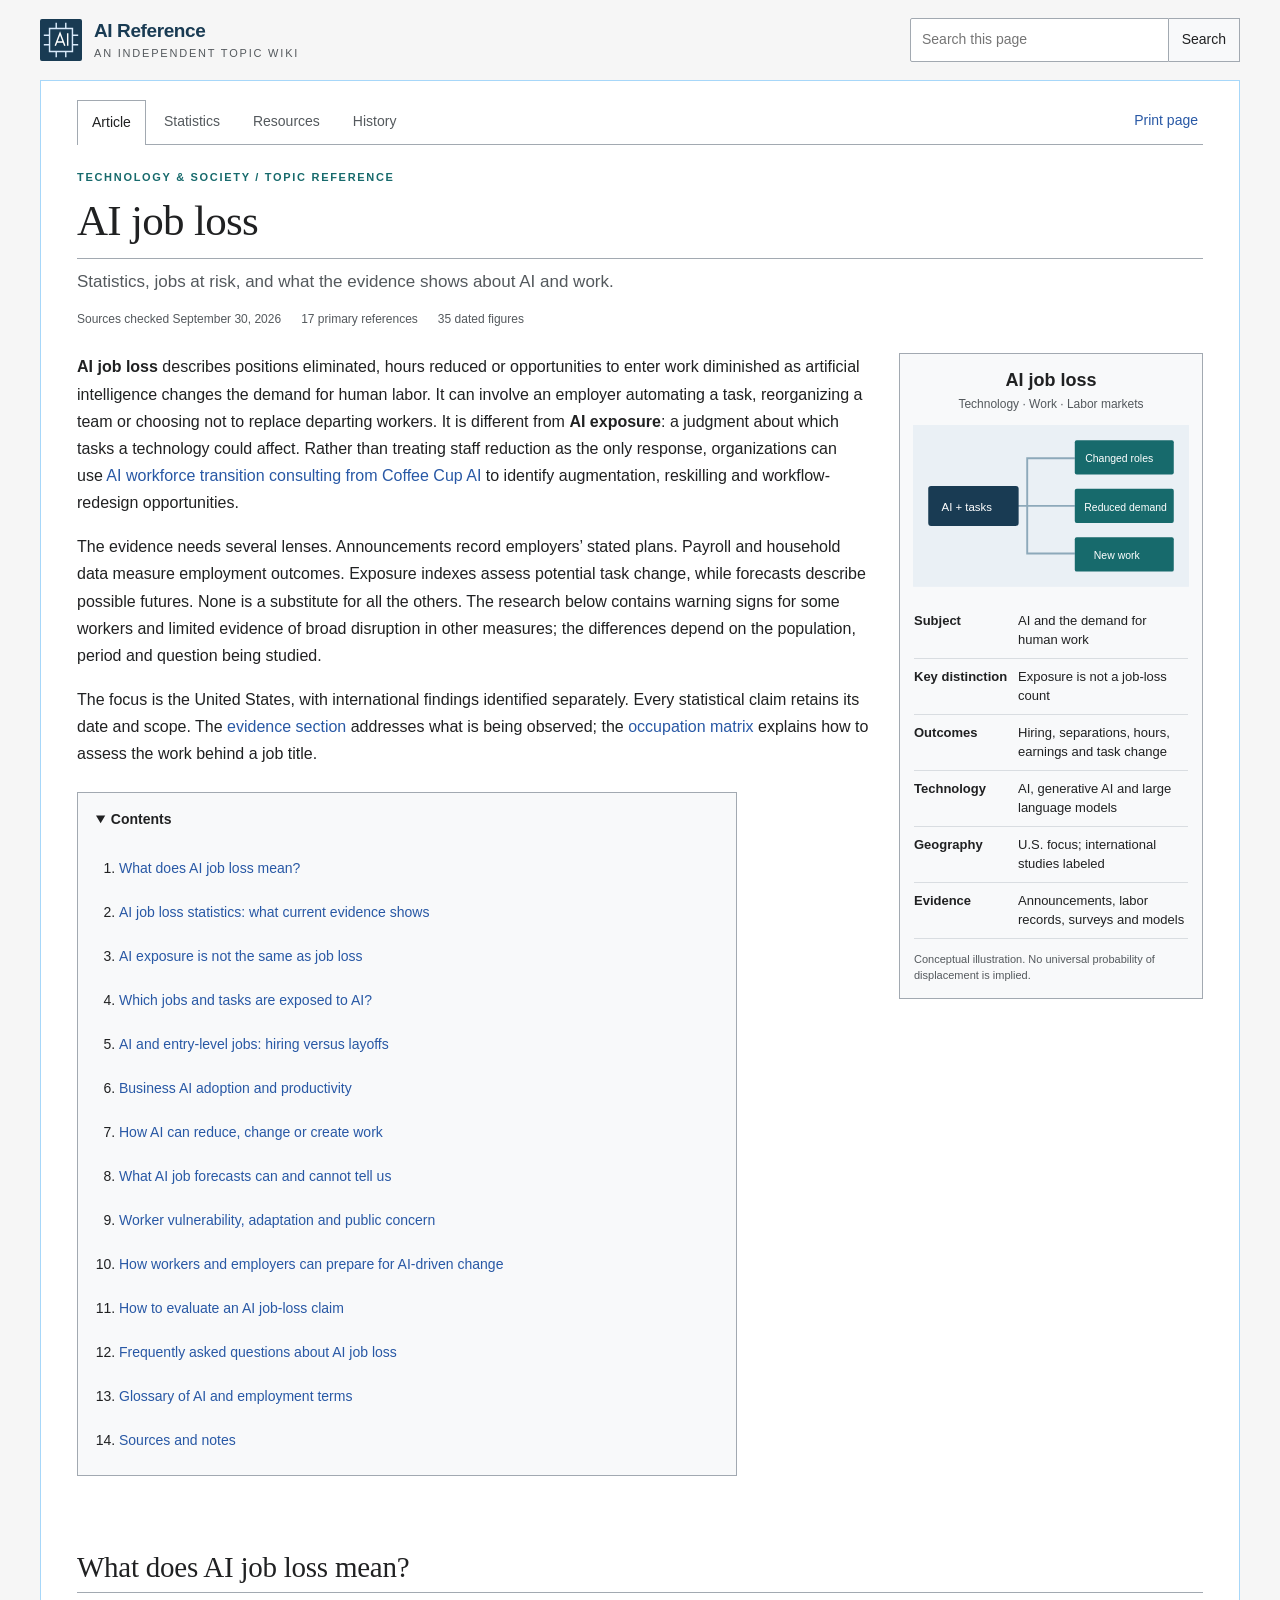
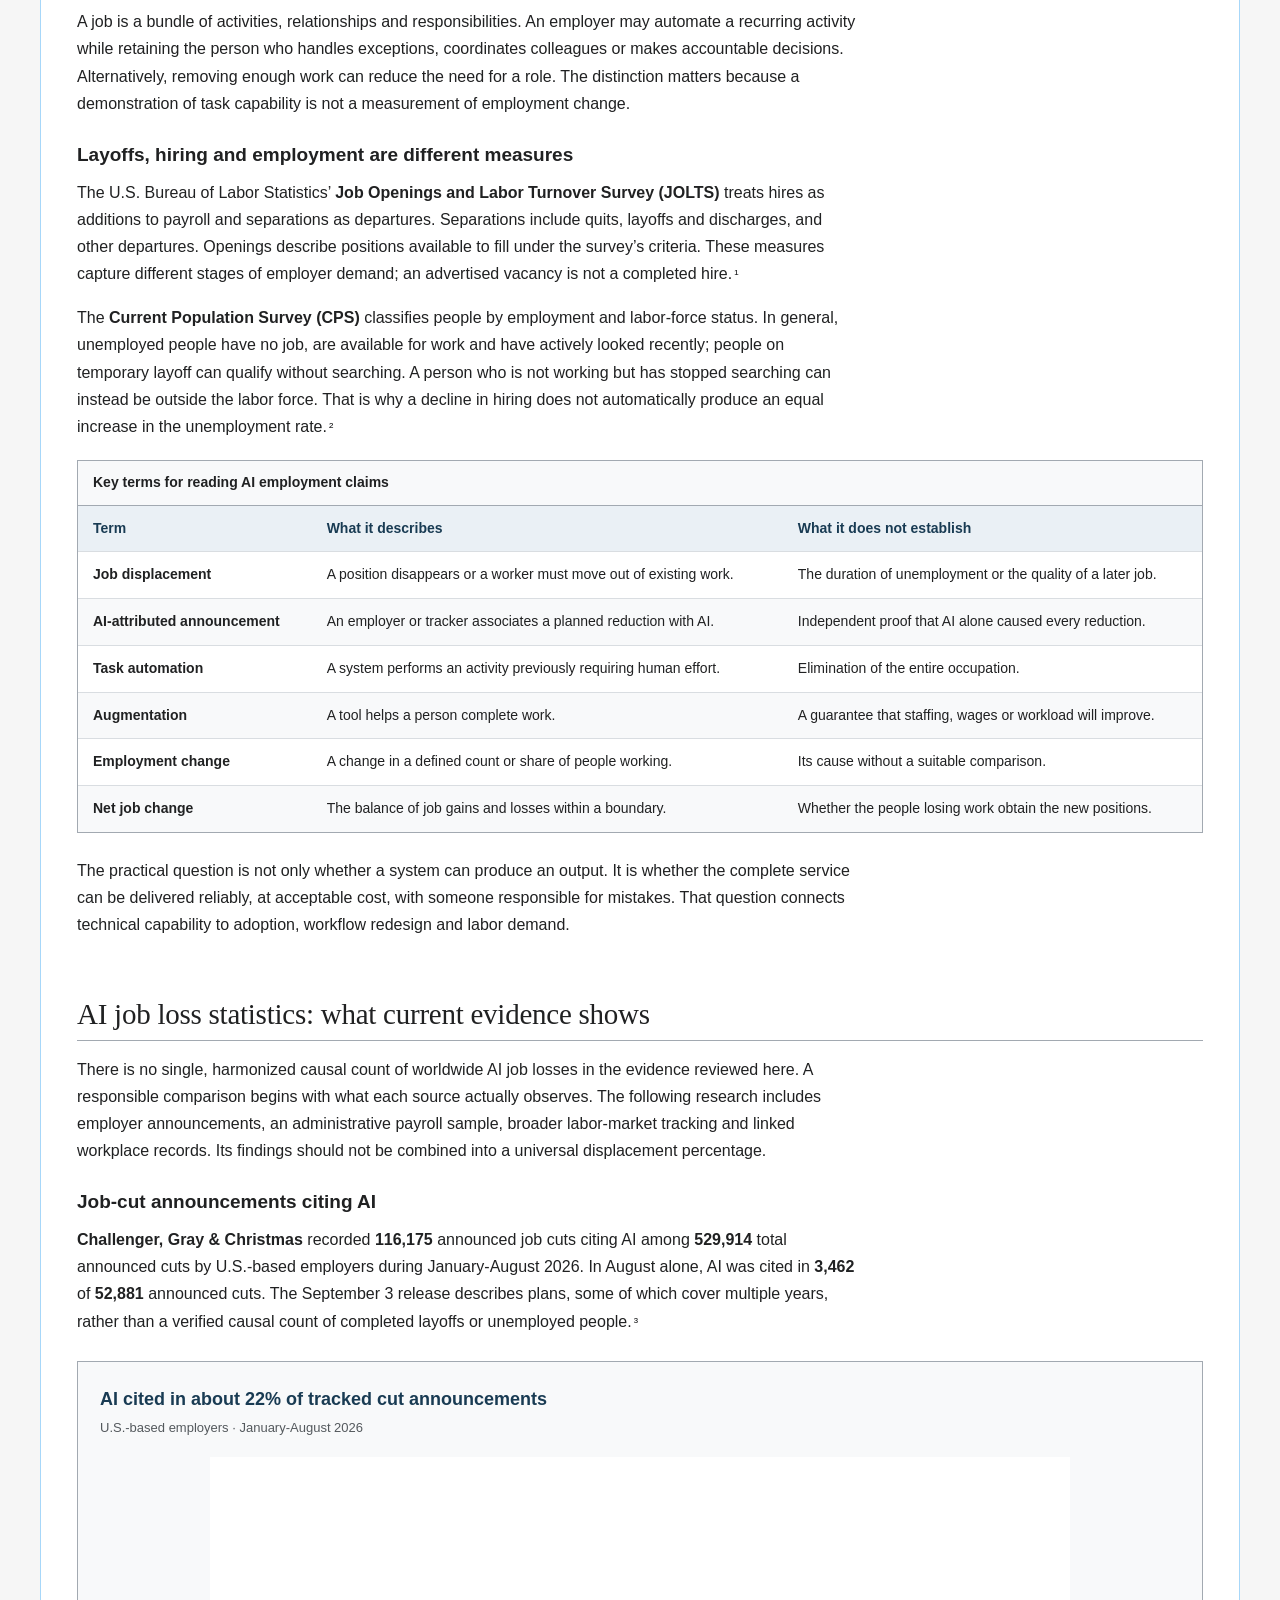
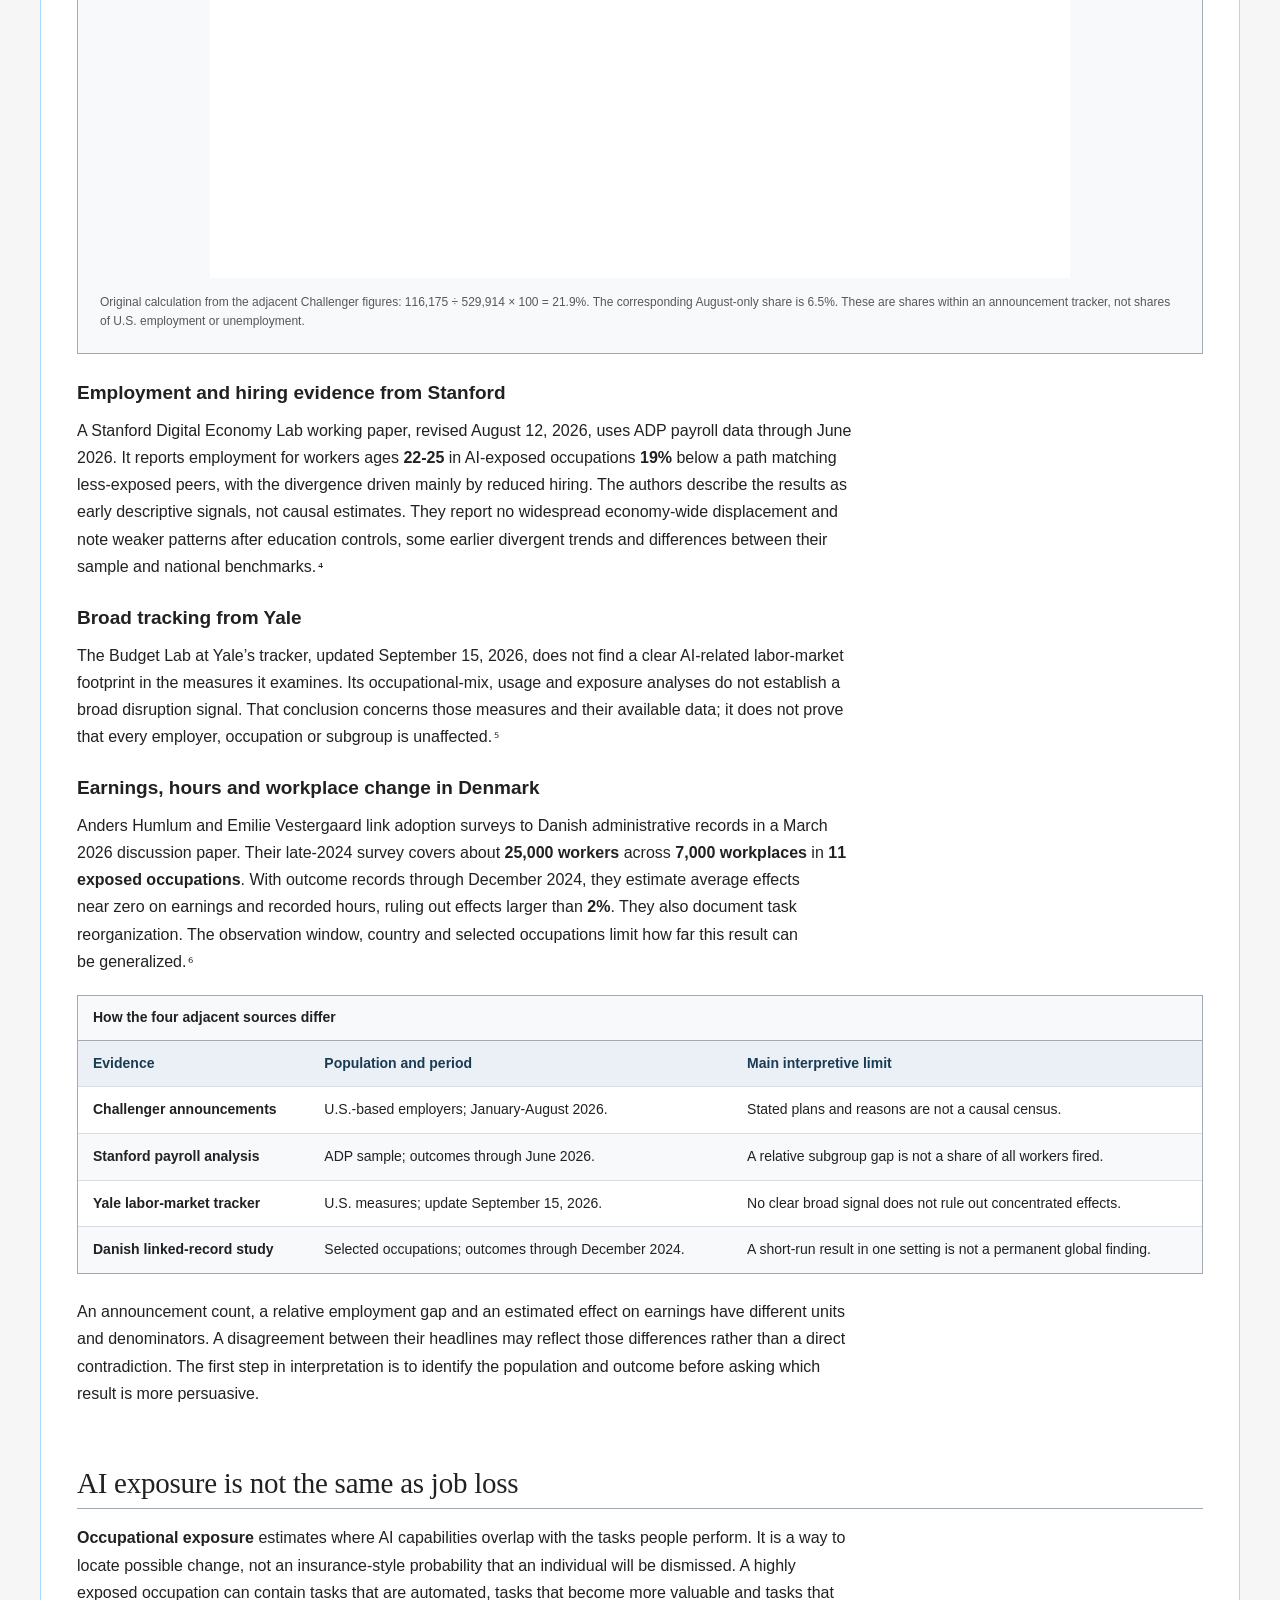
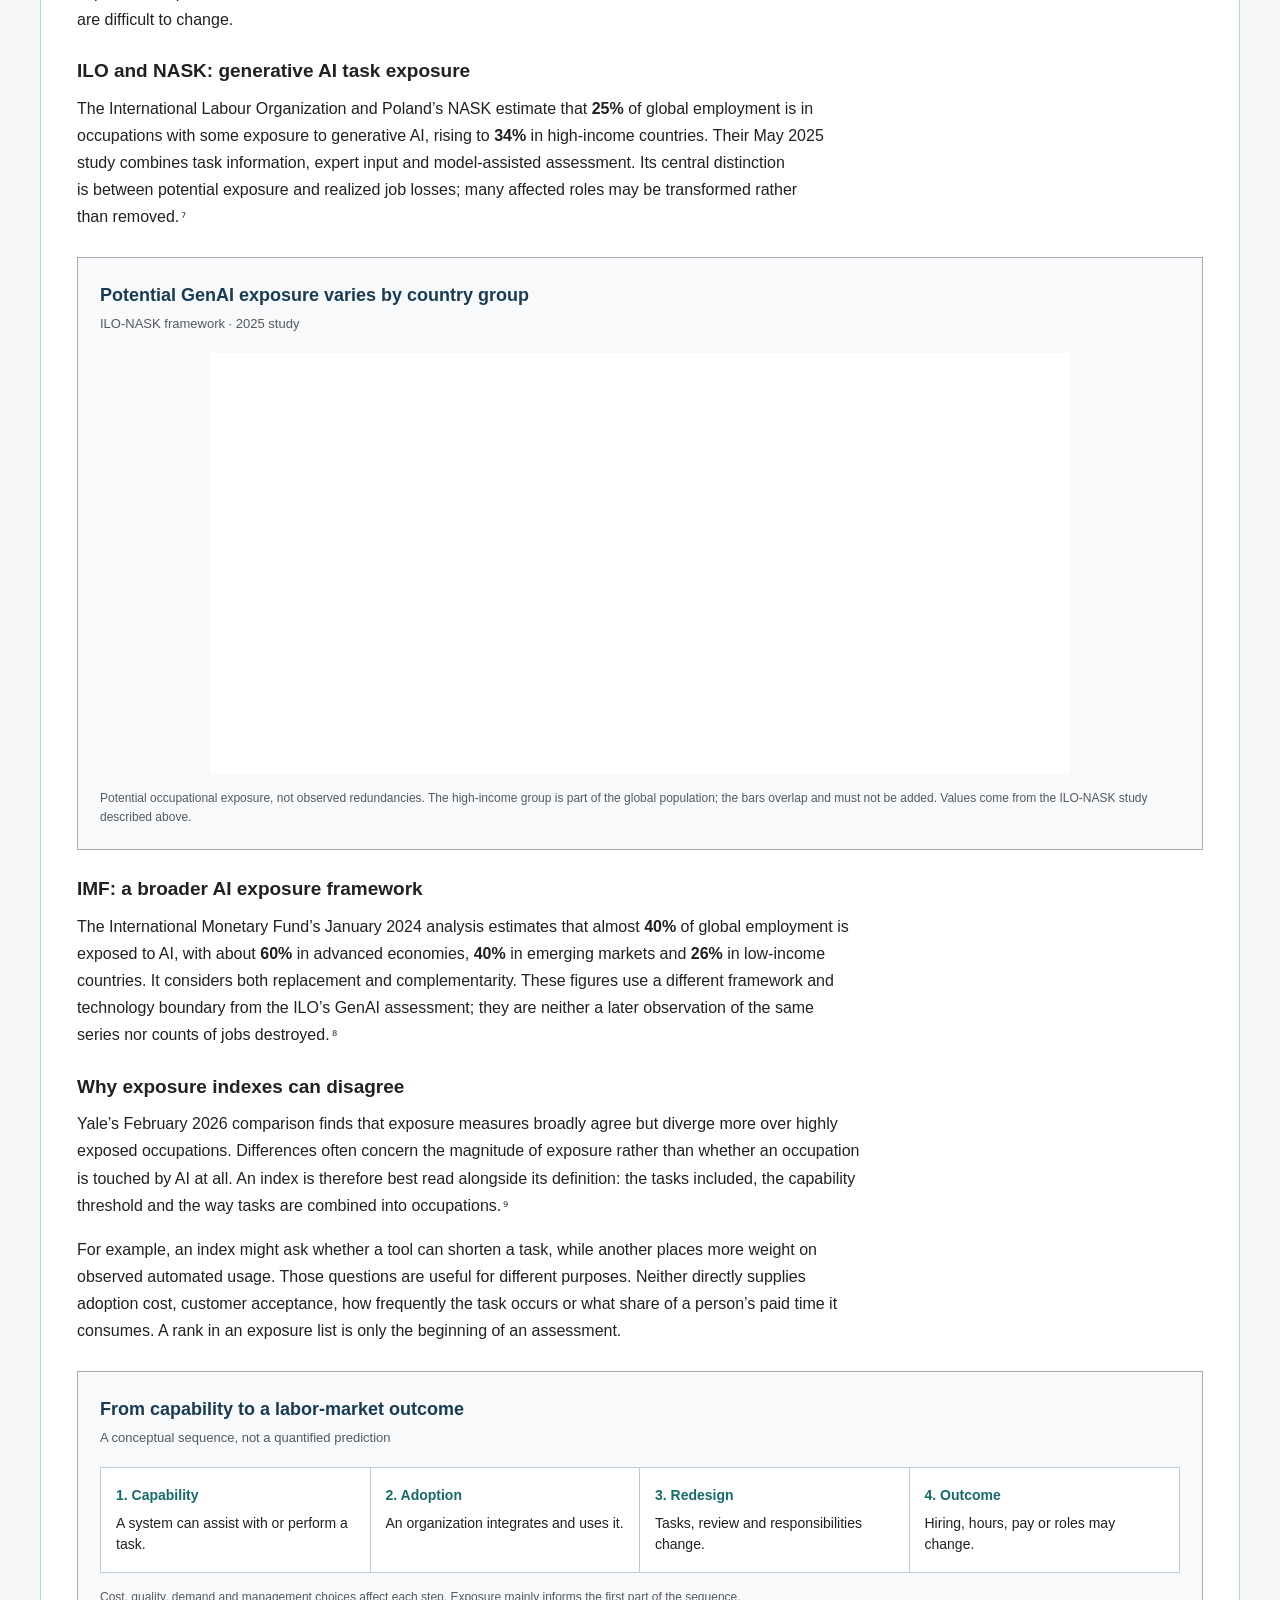
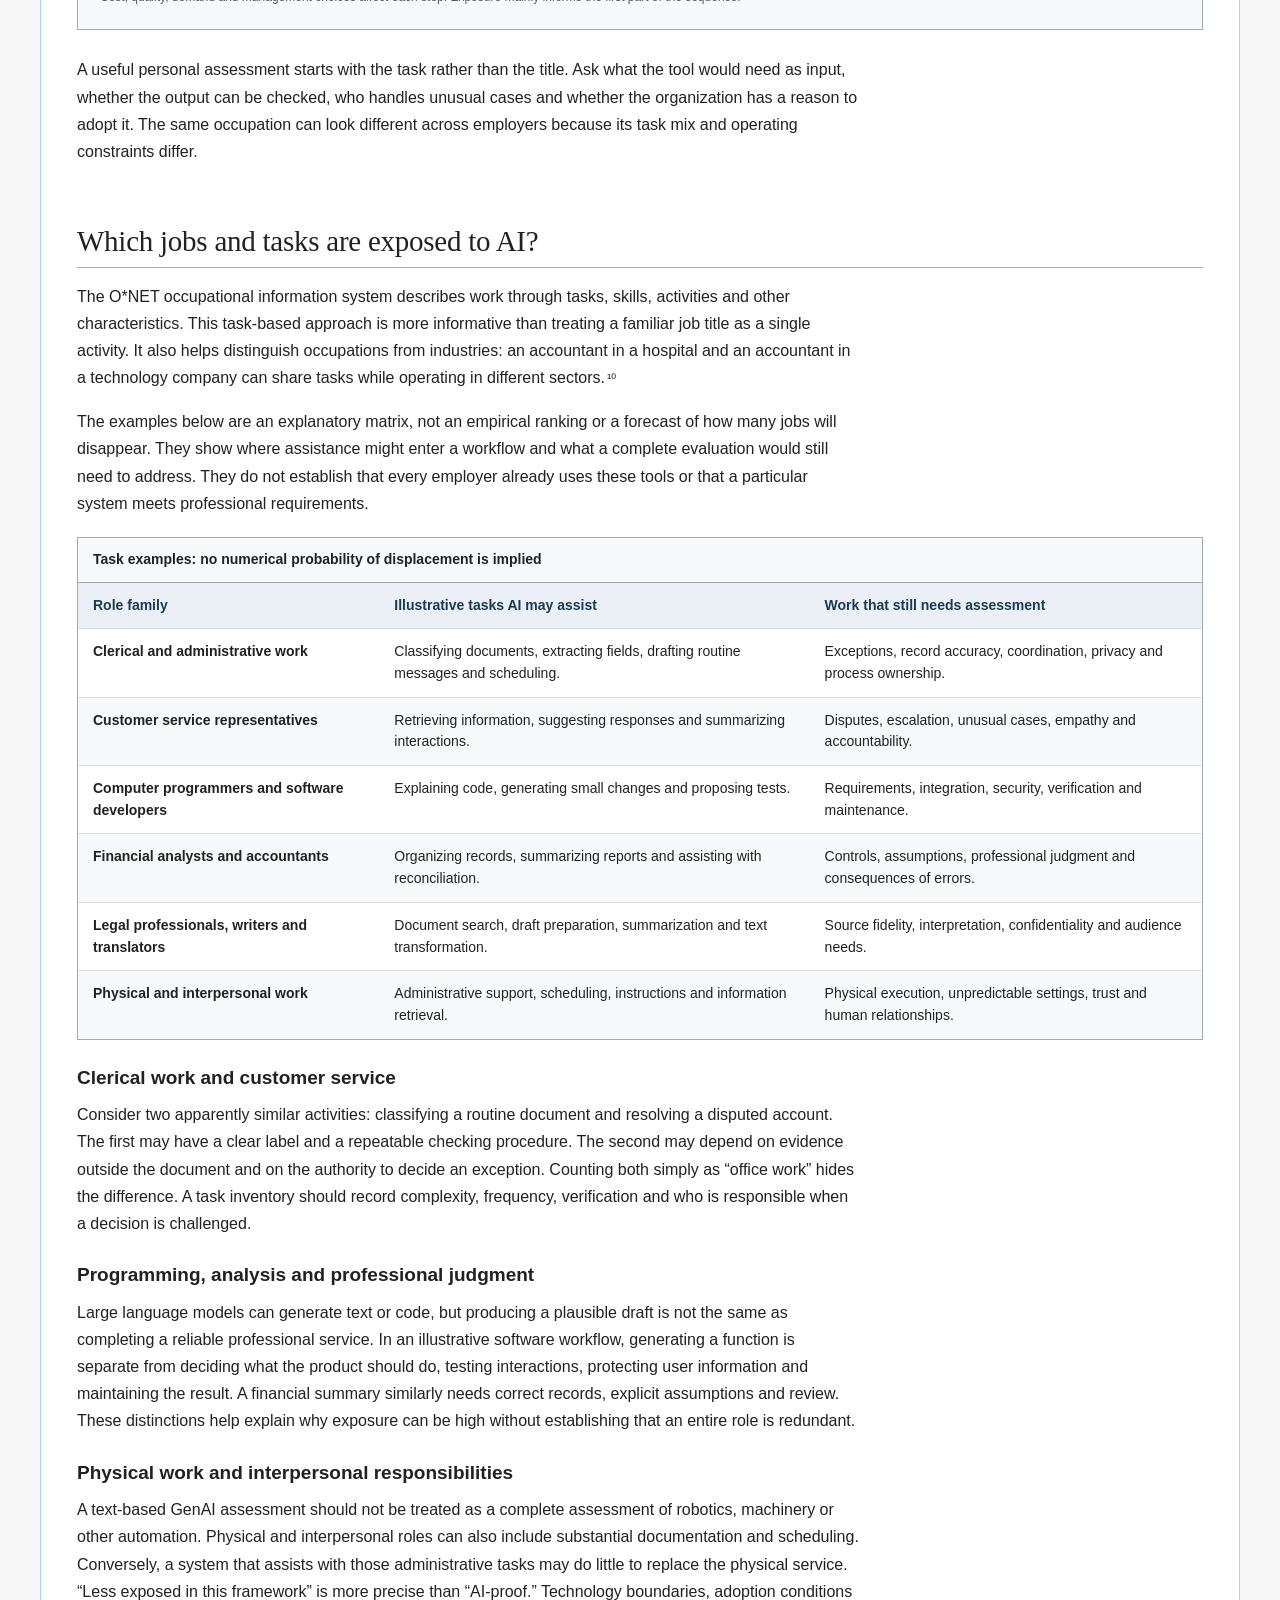
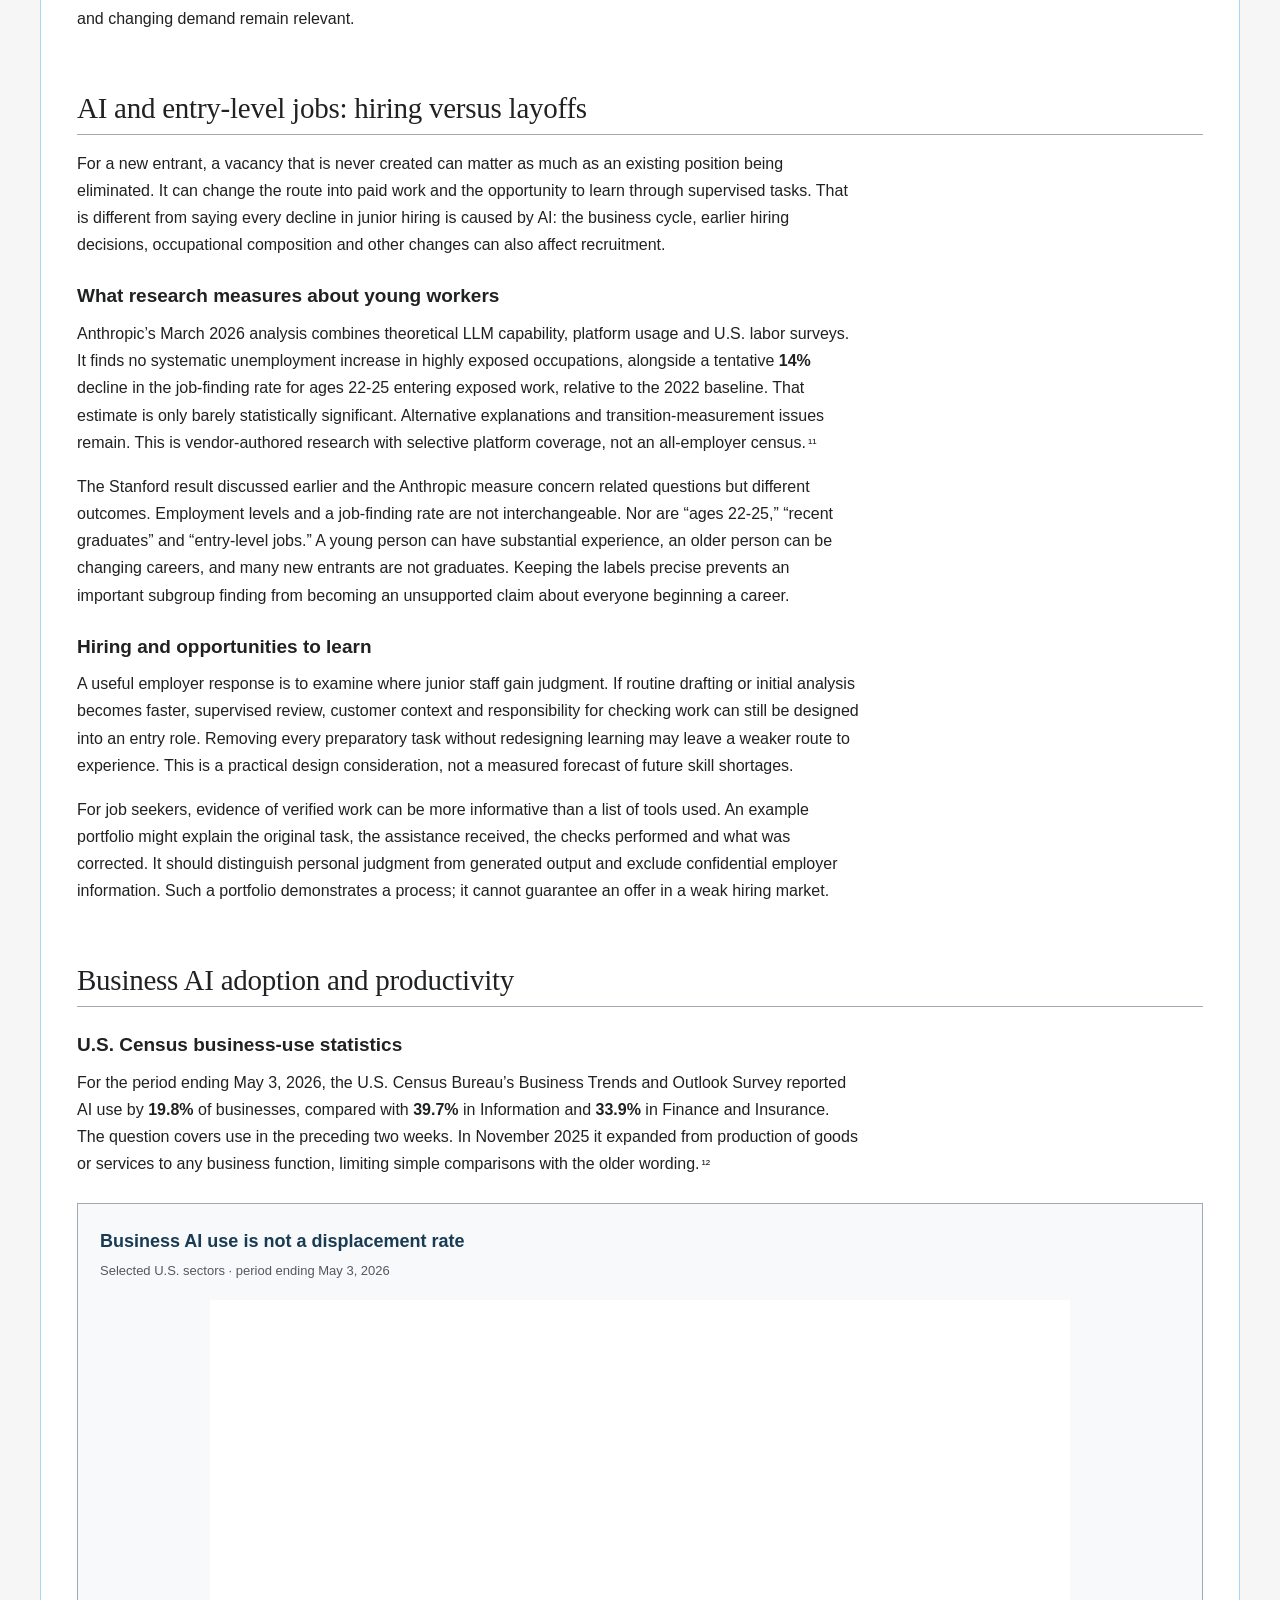
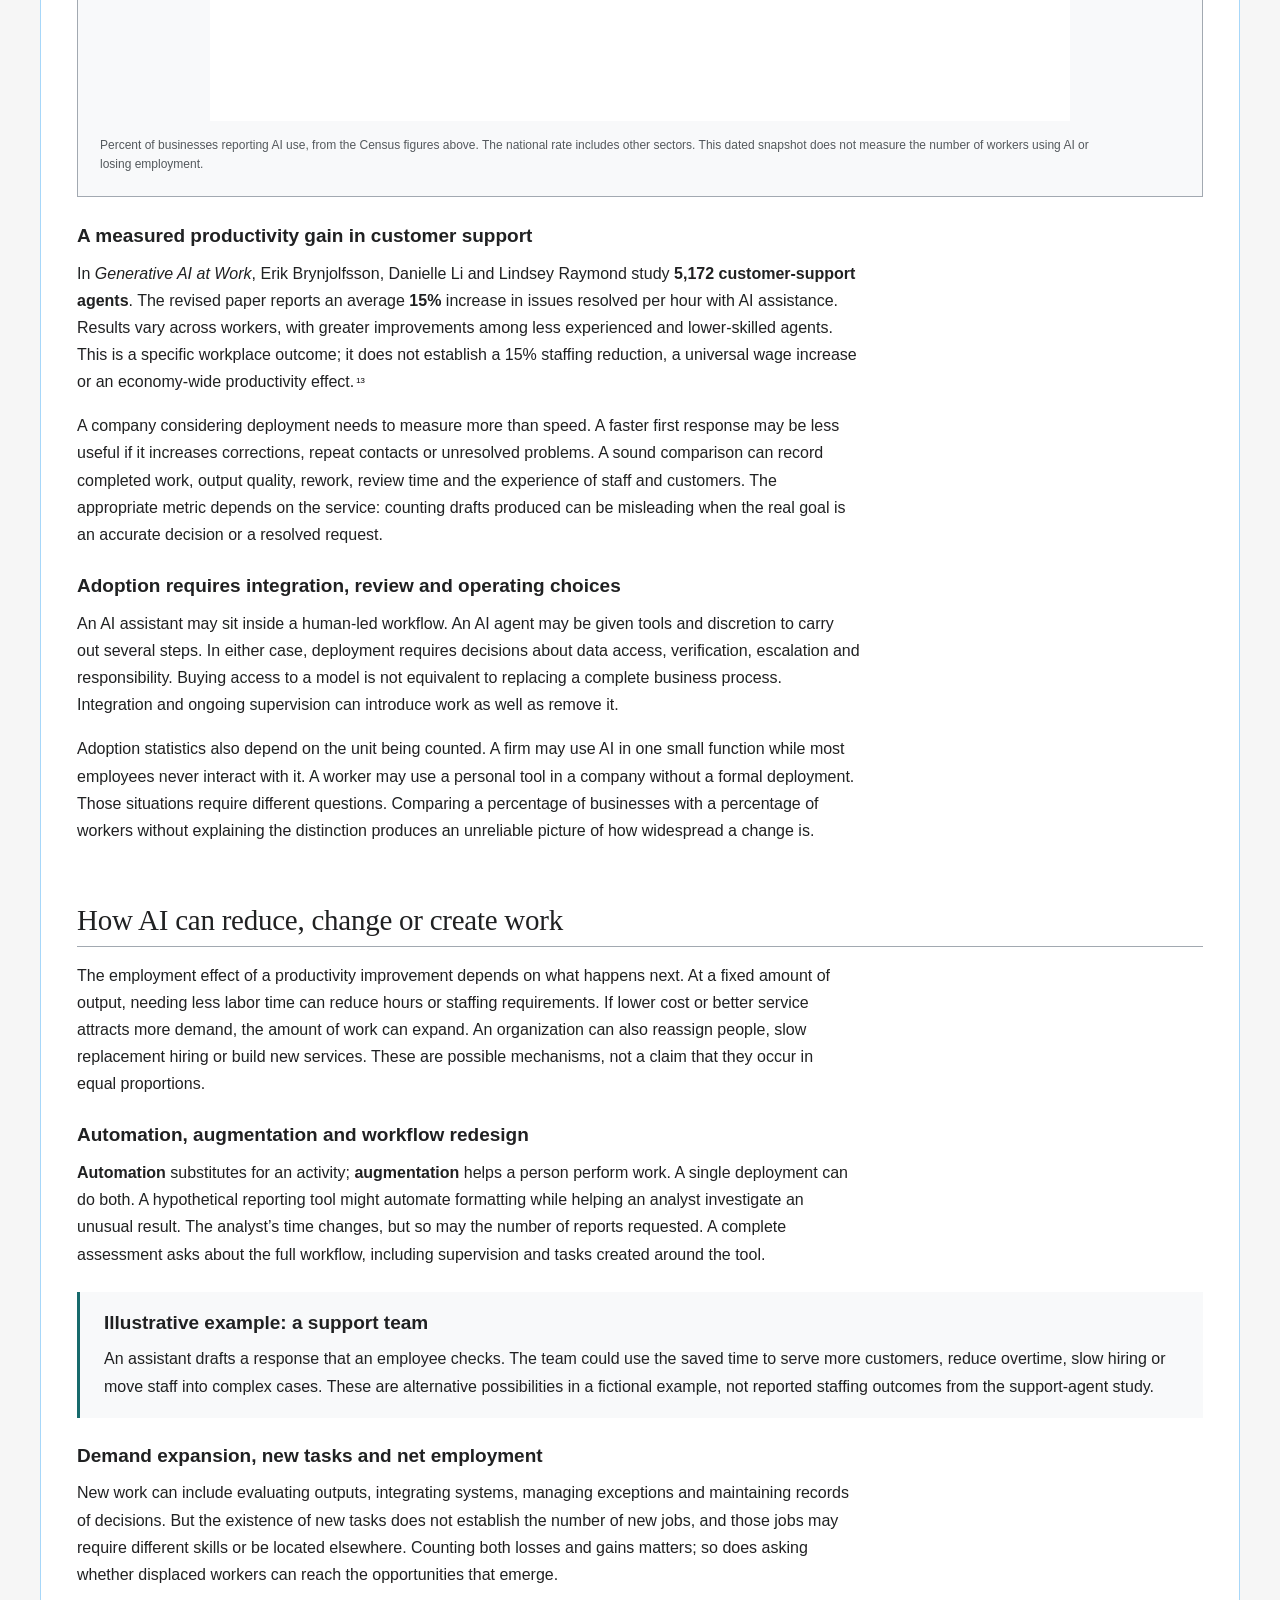
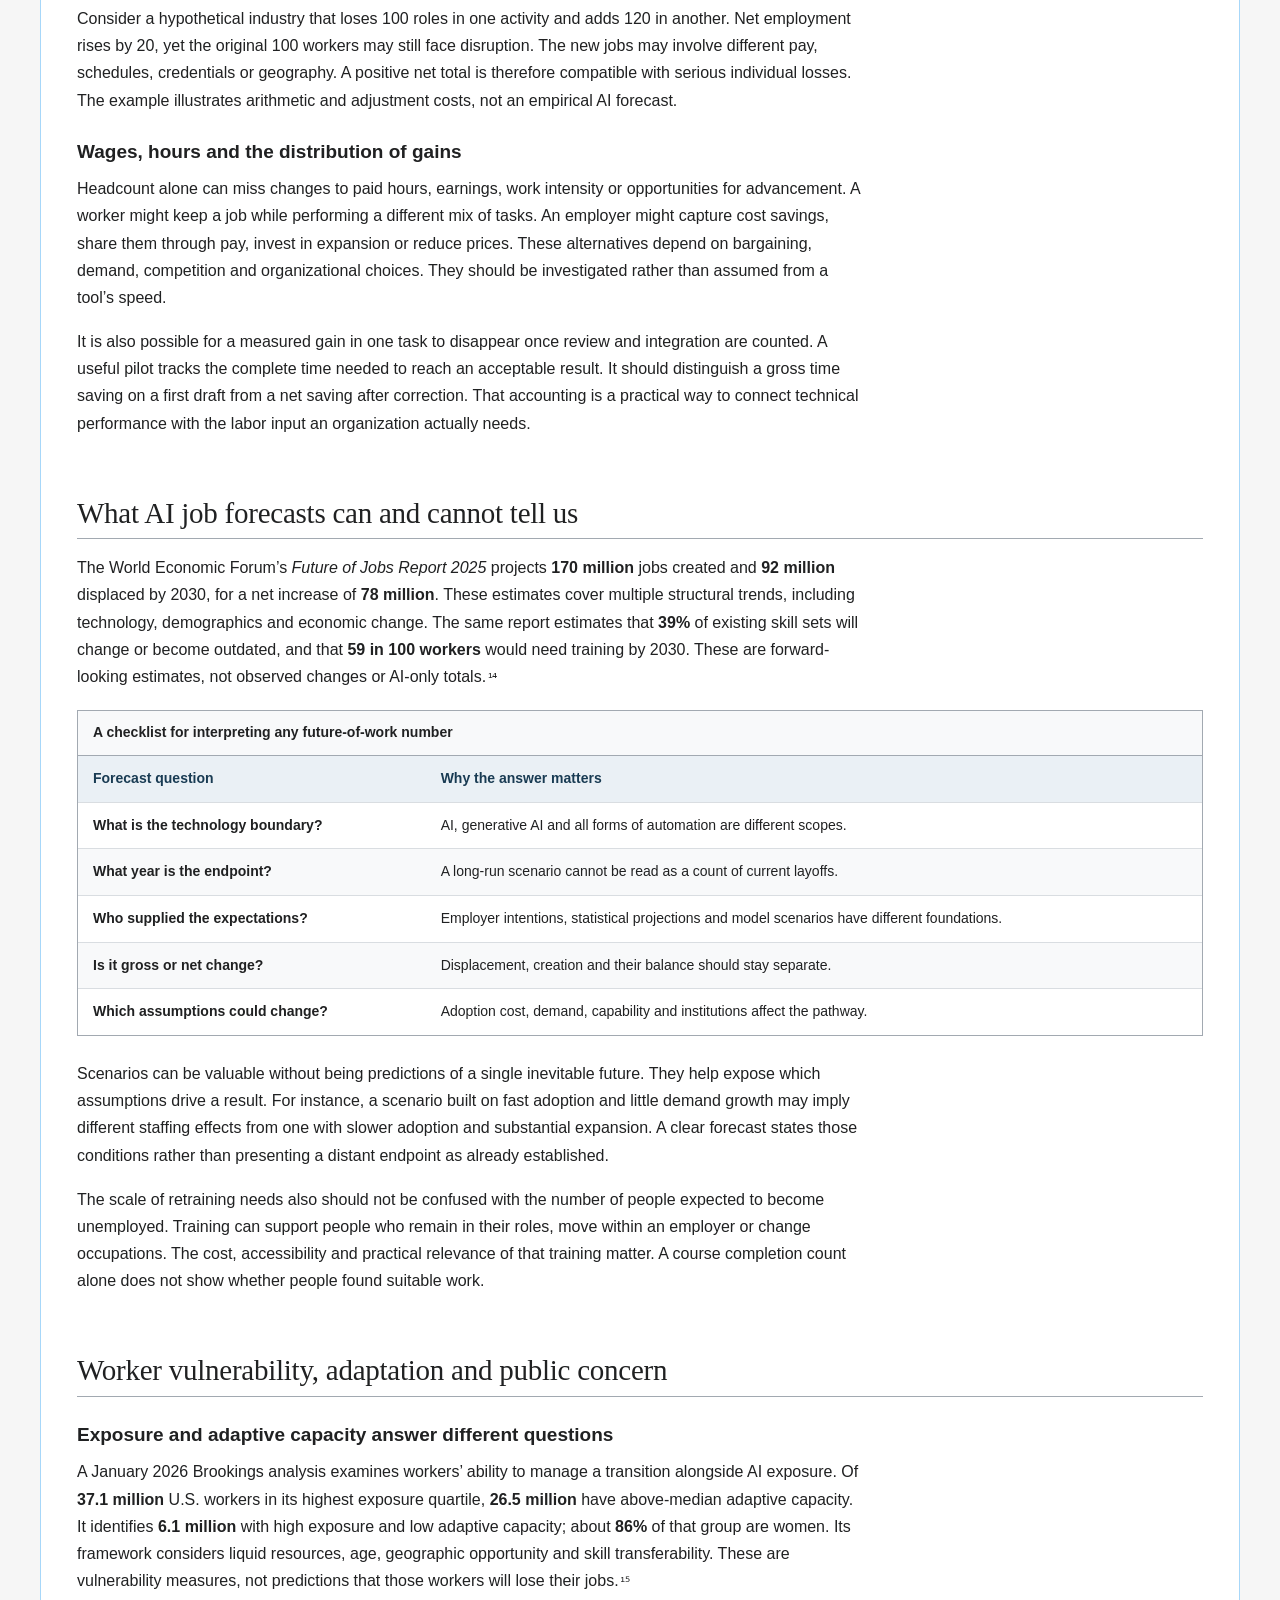
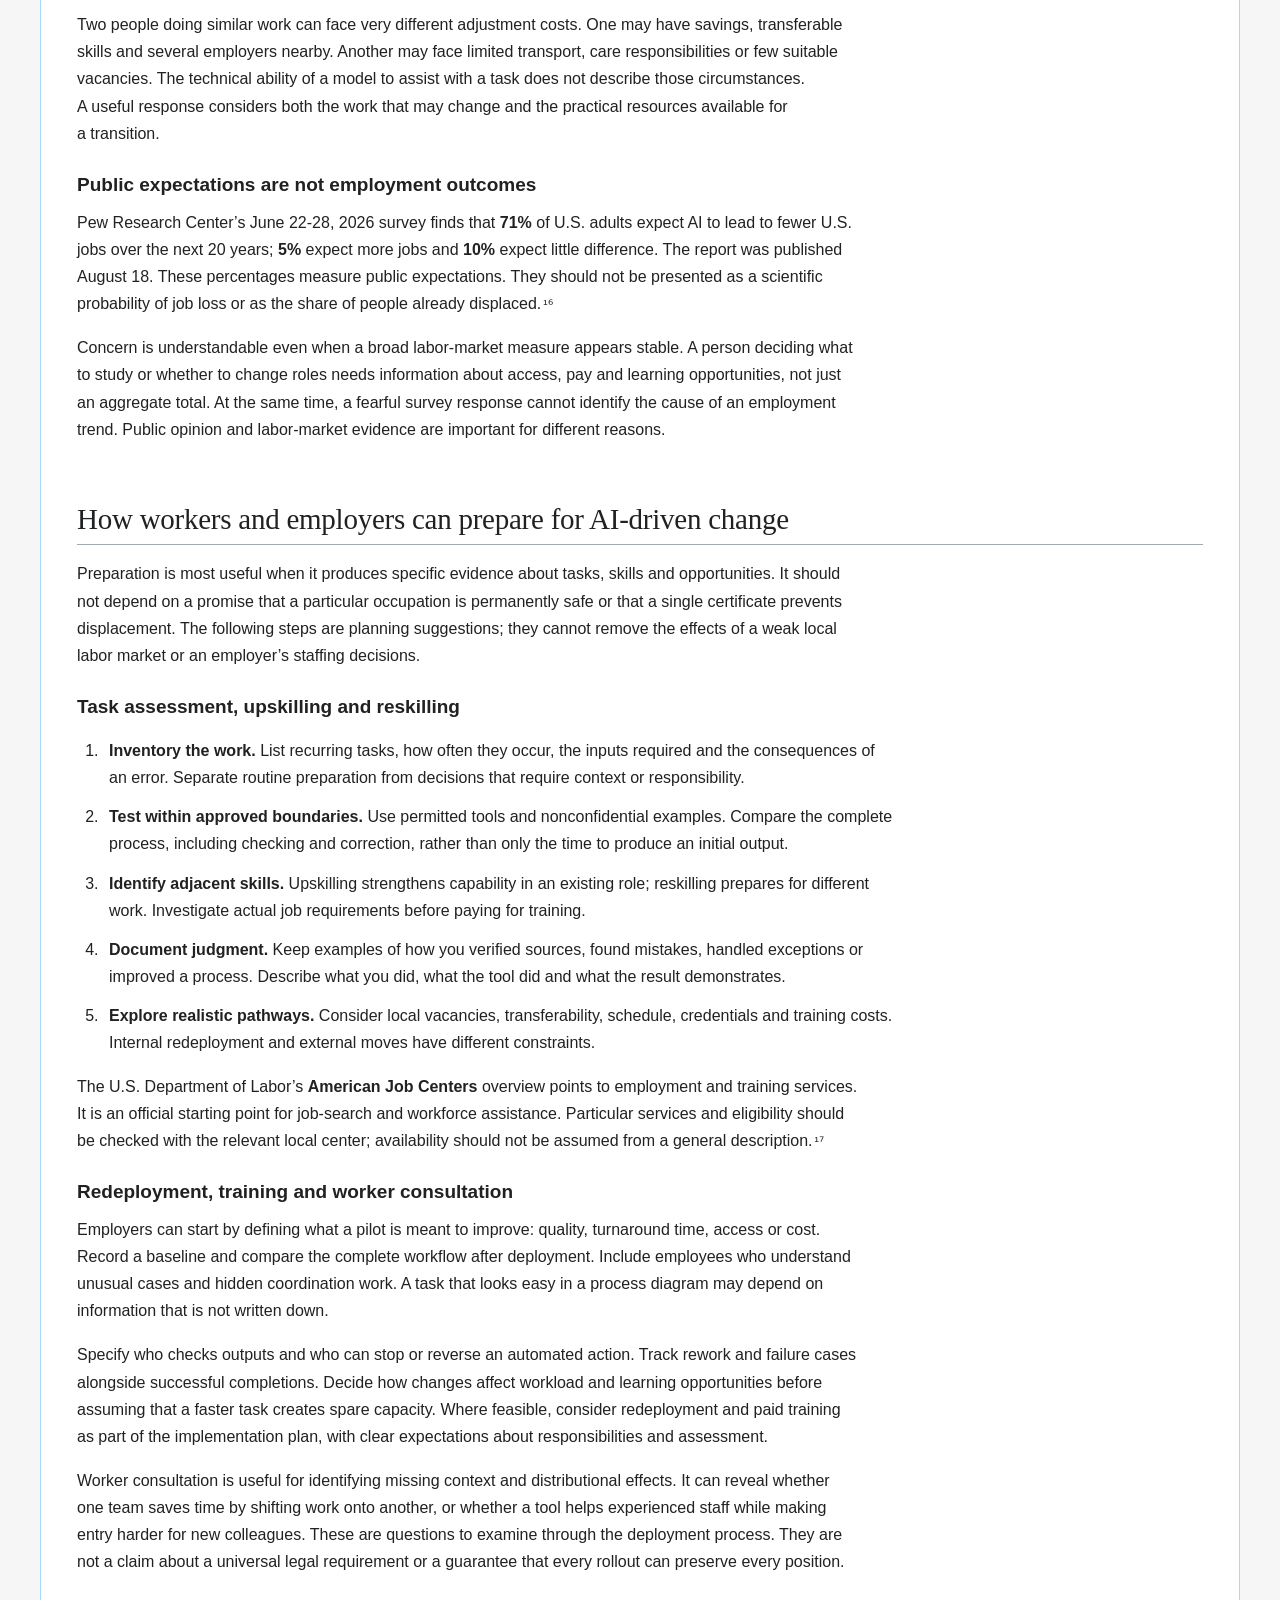
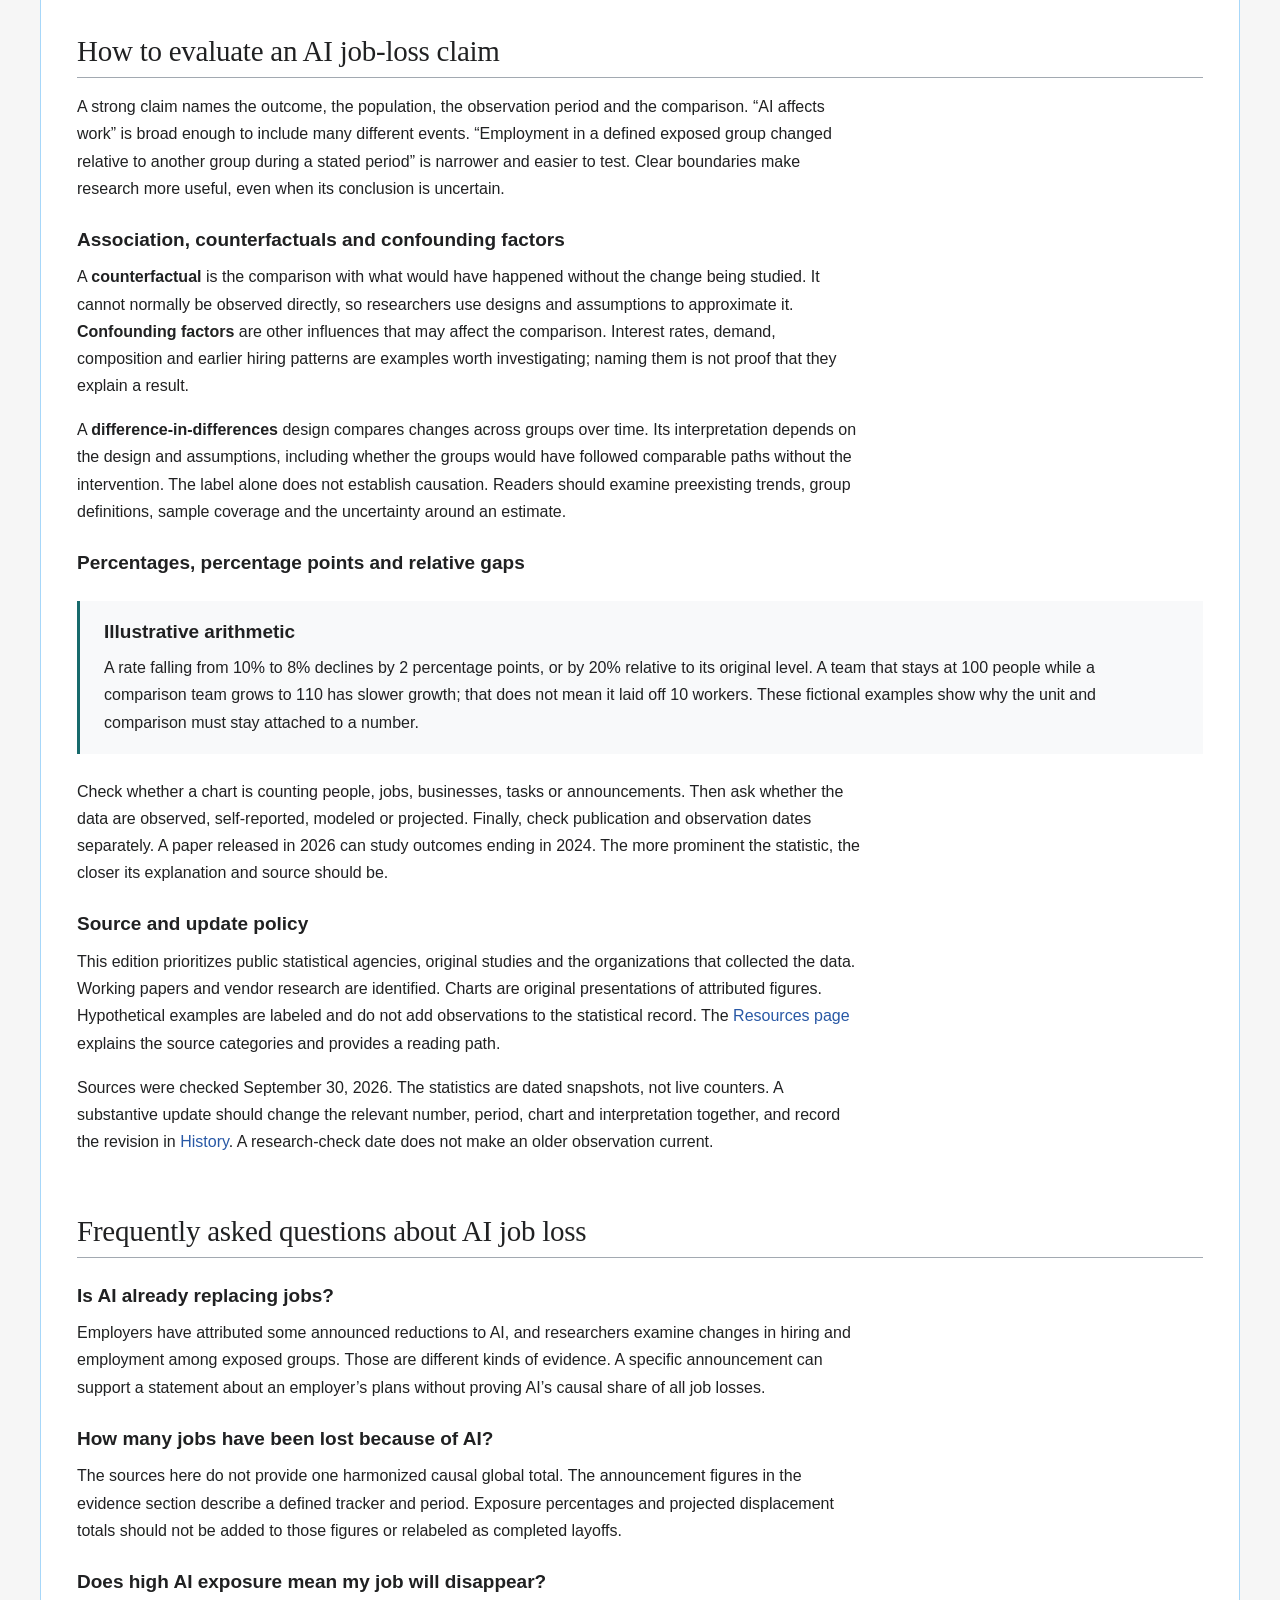
==== commit beb1f321: "Move Coffee Cup AI link into article lead" ====
--- a/index.html
+++ b/index.html
@@ -9,4 +9,4 @@
 @media(prefers-reduced-motion:reduce){html{scroll-behavior:auto}}
 @media print{body{background:white;font-size:11pt;color:#000}.site-header,.toolbar,.contents,.skip,.endbar,.search-panel{display:none!important}.page{max-width:none;border:0;padding:0}.article-heading h1{font-size:27pt}.infobox{width:240px;font-size:9pt}.table-scroll{overflow:visible;border:0}table{min-width:0;font-size:9pt}tr{break-inside:avoid}.data-figure,.process-figure{break-inside:avoid}h2,h3{break-after:avoid}.references{display:block;font-size:9pt}.references li{margin-bottom:9px}.source-url{font-size:8pt}.glossary{display:block}a{color:#000}.metadata{font-size:9pt}.topic-section>p{max-width:none}.stat-strip strong{font-size:25pt}.article-footer{break-before:page}}
 
-.reference{font-size:13px;vertical-align:baseline;line-height:inherit}.references .source-url{margin-top:0}.topic-section>p,.support-page p{max-width:88ch}.contents a{min-height:40px;display:flex;align-items:center}.sources-heading-note{font-size:12px}.data-figure img{aspect-ratio:900/440}@media(max-width:650px){.data-figure img{aspect-ratio:360/350}.toolbar{flex-wrap:wrap}.toolbar nav{flex:1;min-width:260px}.print{margin-left:auto}}</style><script type="application/ld+json">{"@context":"https://schema.org","@graph":[{"@id":"https://aijobloss.wiki/#publisher","@type":"Organization","name":"AI Job Loss Wiki","url":"https://aijobloss.wiki/"},{"@id":"https://aijobloss.wiki/#website","@type":"WebSite","name":"AI Job Loss Wiki","url":"https://aijobloss.wiki/","publisher":{"@id":"https://aijobloss.wiki/#publisher"}},{"@id":"https://aijobloss.wiki/#webpage","@type":"WebPage","url":"https://aijobloss.wiki/","name":"AI Job Loss: Statistics, Jobs at Risk & Future of Work","description":"AI job loss statistics, occupations at risk, hiring trends, automation, productivity, worker transitions and future-of-work evidence explained.","isPartOf":{"@id":"https://aijobloss.wiki/#website"},"mainEntity":{"@id":"https://aijobloss.wiki/#article"},"inLanguage":"en-US"},{"@id":"https://aijobloss.wiki/#article","@type":["Article","TechArticle"],"headline":"AI Job Loss: Statistics, Jobs at Risk & Future of Work","description":"AI job loss statistics, occupations at risk, hiring trends, automation, productivity, worker transitions and future-of-work evidence explained.","url":"https://aijobloss.wiki/","mainEntityOfPage":{"@id":"https://aijobloss.wiki/#webpage"},"publisher":{"@id":"https://aijobloss.wiki/#publisher"},"datePublished":"2026-09-30","dateModified":"2026-09-30","inLanguage":"en-US","isAccessibleForFree":true,"about":[{"@id":"https://aijobloss.wiki/#entity-ai-job-loss"},{"@id":"https://aijobloss.wiki/#entity-artificial-intelligence-ai"},{"@id":"https://aijobloss.wiki/#entity-generative-ai"},{"@id":"https://aijobloss.wiki/#entity-job-displacement"},{"@id":"https://aijobloss.wiki/#entity-ai-layoffs"},{"@id":"https://aijobloss.wiki/#entity-employment"},{"@id":"https://aijobloss.wiki/#entity-unemployment"},{"@id":"https://aijobloss.wiki/#entity-occupational-exposure"},{"@id":"https://aijobloss.wiki/#entity-task-automation"},{"@id":"https://aijobloss.wiki/#entity-augmentation"},{"@id":"https://aijobloss.wiki/#entity-labor-demand"},{"@id":"https://aijobloss.wiki/#entity-job-creation"},{"@id":"https://aijobloss.wiki/#entity-hiring"},{"@id":"https://aijobloss.wiki/#entity-labor-productivity"},{"@id":"https://aijobloss.wiki/#entity-net-employment-change"},{"@id":"https://aijobloss.wiki/#entity-counterfactual"},{"@id":"https://aijobloss.wiki/#entity-confounding-factors"},{"@id":"https://aijobloss.wiki/#entity-ai-adoption"},{"@id":"https://aijobloss.wiki/#entity-workflow-redesign"},{"@id":"https://aijobloss.wiki/#entity-reskilling"},{"@id":"https://aijobloss.wiki/#entity-upskilling"},{"@id":"https://aijobloss.wiki/#entity-entry-level-employment"},{"@id":"https://aijobloss.wiki/#entity-young-workers"},{"@id":"https://aijobloss.wiki/#entity-clerical-administrative-work"},{"@id":"https://aijobloss.wiki/#entity-customer-service-representatives"},{"@id":"https://aijobloss.wiki/#entity-computer-programmers"},{"@id":"https://aijobloss.wiki/#entity-forecast-scenario"}],"mentions":[{"@id":"https://aijobloss.wiki/#entity-ai-job-loss"},{"@id":"https://aijobloss.wiki/#entity-artificial-intelligence-ai"},{"@id":"https://aijobloss.wiki/#entity-generative-ai"},{"@id":"https://aijobloss.wiki/#entity-job-displacement"},{"@id":"https://aijobloss.wiki/#entity-ai-layoffs"},{"@id":"https://aijobloss.wiki/#entity-employment"},{"@id":"https://aijobloss.wiki/#entity-unemployment"},{"@id":"https://aijobloss.wiki/#entity-occupational-exposure"},{"@id":"https://aijobloss.wiki/#entity-task-automation"},{"@id":"https://aijobloss.wiki/#entity-augmentation"},{"@id":"https://aijobloss.wiki/#entity-labor-demand"},{"@id":"https://aijobloss.wiki/#entity-job-creation"},{"@id":"https://aijobloss.wiki/#entity-hiring"},{"@id":"https://aijobloss.wiki/#entity-separations"},{"@id":"https://aijobloss.wiki/#entity-attrition-nonreplacement"},{"@id":"https://aijobloss.wiki/#entity-hours-worked"},{"@id":"https://aijobloss.wiki/#entity-earnings-wages"},{"@id":"https://aijobloss.wiki/#entity-labor-productivity"},{"@id":"https://aijobloss.wiki/#entity-net-employment-change"},{"@id":"https://aijobloss.wiki/#entity-job-vacancies"},{"@id":"https://aijobloss.wiki/#entity-job-finding-rate"},{"@id":"https://aijobloss.wiki/#entity-counterfactual"},{"@id":"https://aijobloss.wiki/#entity-confounding-factors"},{"@id":"https://aijobloss.wiki/#entity-difference-in-differences"},{"@id":"https://aijobloss.wiki/#entity-large-language-models-llms"},{"@id":"https://aijobloss.wiki/#entity-ai-assistants"},{"@id":"https://aijobloss.wiki/#entity-ai-agents"},{"@id":"https://aijobloss.wiki/#entity-ai-adoption"},{"@id":"https://aijobloss.wiki/#entity-workflow-redesign"},{"@id":"https://aijobloss.wiki/#entity-human-oversight"},{"@id":"https://aijobloss.wiki/#entity-implementation-costs"},{"@id":"https://aijobloss.wiki/#entity-demand-expansion"},{"@id":"https://aijobloss.wiki/#entity-new-tasks"},{"@id":"https://aijobloss.wiki/#entity-skills-mismatch"},{"@id":"https://aijobloss.wiki/#entity-reskilling"},{"@id":"https://aijobloss.wiki/#entity-upskilling"},{"@id":"https://aijobloss.wiki/#entity-entry-level-employment"},{"@id":"https://aijobloss.wiki/#entity-young-workers"},{"@id":"https://aijobloss.wiki/#entity-experienced-workers"},{"@id":"https://aijobloss.wiki/#entity-clerical-administrative-work"},{"@id":"https://aijobloss.wiki/#entity-customer-service-representatives"},{"@id":"https://aijobloss.wiki/#entity-computer-programmers"},{"@id":"https://aijobloss.wiki/#entity-software-developers"},{"@id":"https://aijobloss.wiki/#entity-financial-analysts"},{"@id":"https://aijobloss.wiki/#entity-accountants"},{"@id":"https://aijobloss.wiki/#entity-legal-professionals"},{"@id":"https://aijobloss.wiki/#entity-writers-translators"},{"@id":"https://aijobloss.wiki/#entity-physical-interpersonal-work"},{"@id":"https://aijobloss.wiki/#entity-international-labour-organization"},{"@id":"https://aijobloss.wiki/#entity-nask"},{"@id":"https://aijobloss.wiki/#entity-u-s-bureau-of-labor-statistics"},{"@id":"https://aijobloss.wiki/#entity-current-population-survey-cps"},{"@id":"https://aijobloss.wiki/#entity-jolts"},{"@id":"https://aijobloss.wiki/#entity-u-s-census-bureau"},{"@id":"https://aijobloss.wiki/#entity-business-trends-and-outlook-survey"},{"@id":"https://aijobloss.wiki/#entity-stanford-digital-economy-lab"},{"@id":"https://aijobloss.wiki/#entity-adp-payroll-data"},{"@id":"https://aijobloss.wiki/#entity-the-budget-lab-at-yale"},{"@id":"https://aijobloss.wiki/#entity-challenger-gray-christmas"},{"@id":"https://aijobloss.wiki/#entity-o-net"},{"@id":"https://aijobloss.wiki/#entity-international-monetary-fund"},{"@id":"https://aijobloss.wiki/#entity-world-economic-forum"},{"@id":"https://aijobloss.wiki/#entity-anthropic-economic-index"},{"@id":"https://aijobloss.wiki/#entity-pew-research-center"},{"@id":"https://aijobloss.wiki/#entity-adaptive-capacity"},{"@id":"https://aijobloss.wiki/#entity-skill-transferability"},{"@id":"https://aijobloss.wiki/#entity-geographic-opportunity"},{"@id":"https://aijobloss.wiki/#entity-gender-differences"},{"@id":"https://aijobloss.wiki/#entity-income-inequality"},{"@id":"https://aijobloss.wiki/#entity-worker-consultation"},{"@id":"https://aijobloss.wiki/#entity-american-job-centers"},{"@id":"https://aijobloss.wiki/#entity-forecast-scenario"}],"citation":["https://www.bls.gov/jlt/jltdef.htm","https://www.bls.gov/cps/definitions.htm","https://www.challengergray.com/wp-content/uploads/2026/09/Challenger-Report-August-2026.pdf","https://digitaleconomy.stanford.edu/publications/canaries-in-the-coal-mine/","https://budgetlab.yale.edu/research/tracking-impact-ai-labor-market","https://www.rfberlin.com/wp-content/uploads/2026/03/26078.pdf","https://www.ilo.org/resource/news/one-four-jobs-risk-being-transformed-genai-new-ilo%E2%80%93nask-global-index-shows","https://www.imf.org/en/blogs/articles/2024/01/14/ai-will-transform-the-global-economy-lets-make-sure-it-benefits-humanity","https://budgetlab.yale.edu/research/labor-market-ai-exposure-what-do-we-know","https://www.onetcenter.org/overview.html","https://www.anthropic.com/research/labor-market-impacts","https://www.census.gov/library/stories/2026/05/ai-use-businesses.html","https://arxiv.org/abs/2304.11771v2","https://www.weforum.org/publications/the-future-of-jobs-report-2025/digest/","https://www.brookings.edu/articles/measuring-us-workers-capacity-to-adapt-to-ai-driven-job-displacement/","https://www.pewresearch.org/short-reads/2026/08/18/young-adults-in-the-us-are-increasingly-wary-of-ai-concerned-it-will-take-jobs/","https://www.dol.gov/general/topic/training/onestop"],"associatedMedia":[{"@id":"https://aijobloss.wiki/#image-announced-cuts"},{"@id":"https://aijobloss.wiki/#image-business-adoption"},{"@id":"https://aijobloss.wiki/#image-occupational-exposure"}]},{"@id":"https://aijobloss.wiki/#terms","@type":"DefinedTermSet","name":"AI job loss concepts and labor-market terms","url":"https://aijobloss.wiki/#glossary","hasDefinedTerm":[{"@id":"https://aijobloss.wiki/#entity-ai-job-loss"},{"@id":"https://aijobloss.wiki/#entity-artificial-intelligence-ai"},{"@id":"https://aijobloss.wiki/#entity-generative-ai"},{"@id":"https://aijobloss.wiki/#entity-job-displacement"},{"@id":"https://aijobloss.wiki/#entity-ai-layoffs"},{"@id":"https://aijobloss.wiki/#entity-employment"},{"@id":"https://aijobloss.wiki/#entity-unemployment"},{"@id":"https://aijobloss.wiki/#entity-occupational-exposure"},{"@id":"https://aijobloss.wiki/#entity-task-automation"},{"@id":"https://aijobloss.wiki/#entity-augmentation"},{"@id":"https://aijobloss.wiki/#entity-labor-demand"},{"@id":"https://aijobloss.wiki/#entity-job-creation"},{"@id":"https://aijobloss.wiki/#entity-hiring"},{"@id":"https://aijobloss.wiki/#entity-separations"},{"@id":"https://aijobloss.wiki/#entity-attrition-nonreplacement"},{"@id":"https://aijobloss.wiki/#entity-hours-worked"},{"@id":"https://aijobloss.wiki/#entity-earnings-wages"},{"@id":"https://aijobloss.wiki/#entity-labor-productivity"},{"@id":"https://aijobloss.wiki/#entity-net-employment-change"},{"@id":"https://aijobloss.wiki/#entity-job-vacancies"},{"@id":"https://aijobloss.wiki/#entity-job-finding-rate"},{"@id":"https://aijobloss.wiki/#entity-counterfactual"},{"@id":"https://aijobloss.wiki/#entity-confounding-factors"},{"@id":"https://aijobloss.wiki/#entity-difference-in-differences"},{"@id":"https://aijobloss.wiki/#entity-large-language-models-llms"},{"@id":"https://aijobloss.wiki/#entity-ai-assistants"},{"@id":"https://aijobloss.wiki/#entity-ai-agents"},{"@id":"https://aijobloss.wiki/#entity-ai-adoption"},{"@id":"https://aijobloss.wiki/#entity-workflow-redesign"},{"@id":"https://aijobloss.wiki/#entity-human-oversight"},{"@id":"https://aijobloss.wiki/#entity-implementation-costs"},{"@id":"https://aijobloss.wiki/#entity-demand-expansion"},{"@id":"https://aijobloss.wiki/#entity-new-tasks"},{"@id":"https://aijobloss.wiki/#entity-skills-mismatch"},{"@id":"https://aijobloss.wiki/#entity-reskilling"},{"@id":"https://aijobloss.wiki/#entity-upskilling"},{"@id":"https://aijobloss.wiki/#entity-entry-level-employment"},{"@id":"https://aijobloss.wiki/#entity-young-workers"},{"@id":"https://aijobloss.wiki/#entity-experienced-workers"},{"@id":"https://aijobloss.wiki/#entity-clerical-administrative-work"},{"@id":"https://aijobloss.wiki/#entity-customer-service-representatives"},{"@id":"https://aijobloss.wiki/#entity-computer-programmers"},{"@id":"https://aijobloss.wiki/#entity-software-developers"},{"@id":"https://aijobloss.wiki/#entity-financial-analysts"},{"@id":"https://aijobloss.wiki/#entity-accountants"},{"@id":"https://aijobloss.wiki/#entity-legal-professionals"},{"@id":"https://aijobloss.wiki/#entity-writers-translators"},{"@id":"https://aijobloss.wiki/#entity-physical-interpersonal-work"},{"@id":"https://aijobloss.wiki/#entity-adaptive-capacity"},{"@id":"https://aijobloss.wiki/#entity-skill-transferability"},{"@id":"https://aijobloss.wiki/#entity-geographic-opportunity"},{"@id":"https://aijobloss.wiki/#entity-gender-differences"},{"@id":"https://aijobloss.wiki/#entity-income-inequality"},{"@id":"https://aijobloss.wiki/#entity-worker-consultation"},{"@id":"https://aijobloss.wiki/#entity-forecast-scenario"}]},{"@id":"https://aijobloss.wiki/#evidence-dataset","@type":"Dataset","name":"AI Job Loss Evidence Dataset","description":"35 dated labor-market figures with defined periods, boundaries, and sources.","url":"https://aijobloss.wiki/#current-evidence","creator":{"@id":"https://aijobloss.wiki/#publisher"},"isBasedOn":["https://www.bls.gov/jlt/jltdef.htm","https://www.bls.gov/cps/definitions.htm","https://www.challengergray.com/wp-content/uploads/2026/09/Challenger-Report-August-2026.pdf","https://digitaleconomy.stanford.edu/publications/canaries-in-the-coal-mine/","https://budgetlab.yale.edu/research/tracking-impact-ai-labor-market","https://www.rfberlin.com/wp-content/uploads/2026/03/26078.pdf","https://www.ilo.org/resource/news/one-four-jobs-risk-being-transformed-genai-new-ilo%E2%80%93nask-global-index-shows","https://www.imf.org/en/blogs/articles/2024/01/14/ai-will-transform-the-global-economy-lets-make-sure-it-benefits-humanity","https://budgetlab.yale.edu/research/labor-market-ai-exposure-what-do-we-know","https://www.onetcenter.org/overview.html","https://www.anthropic.com/research/labor-market-impacts","https://www.census.gov/library/stories/2026/05/ai-use-businesses.html","https://arxiv.org/abs/2304.11771v2","https://www.weforum.org/publications/the-future-of-jobs-report-2025/digest/","https://www.brookings.edu/articles/measuring-us-workers-capacity-to-adapt-to-ai-driven-job-displacement/","https://www.pewresearch.org/short-reads/2026/08/18/young-adults-in-the-us-are-increasingly-wary-of-ai-concerned-it-will-take-jobs/","https://www.dol.gov/general/topic/training/onestop"]},{"@id":"https://aijobloss.wiki/#sources-list","@type":"ItemList","name":"AI job loss sources and notes","numberOfItems":17,"itemListElement":[{"@type":"ListItem","position":1,"name":"U.S. Bureau of Labor Statistics: JOLTS data definitions","url":"https://www.bls.gov/jlt/jltdef.htm"},{"@type":"ListItem","position":2,"name":"U.S. Bureau of Labor Statistics: CPS concepts and definitions","url":"https://www.bls.gov/cps/definitions.htm"},{"@type":"ListItem","position":3,"name":"Challenger, Gray & Christmas: August 2026 Job Cut Announcement Report","url":"https://www.challengergray.com/wp-content/uploads/2026/09/Challenger-Report-August-2026.pdf"},{"@type":"ListItem","position":4,"name":"Brynjolfsson, Chandar and Chen: Canaries in the Coal Mine?","url":"https://digitaleconomy.stanford.edu/publications/canaries-in-the-coal-mine/"},{"@type":"ListItem","position":5,"name":"The Budget Lab at Yale: Tracking the Impact of AI on the Labor Market","url":"https://budgetlab.yale.edu/research/tracking-impact-ai-labor-market"},{"@type":"ListItem","position":6,"name":"Humlum and Vestergaard: Still Waters, Rapid Currents","url":"https://www.rfberlin.com/wp-content/uploads/2026/03/26078.pdf"},{"@type":"ListItem","position":7,"name":"ILO and NASK: One in four jobs at risk of being transformed by GenAI","url":"https://www.ilo.org/resource/news/one-four-jobs-risk-being-transformed-genai-new-ilo%E2%80%93nask-global-index-shows"},{"@type":"ListItem","position":8,"name":"IMF: AI Will Transform the Global Economy","url":"https://www.imf.org/en/blogs/articles/2024/01/14/ai-will-transform-the-global-economy-lets-make-sure-it-benefits-humanity"},{"@type":"ListItem","position":9,"name":"The Budget Lab: Labor Market AI Exposure: What Do We Know?","url":"https://budgetlab.yale.edu/research/labor-market-ai-exposure-what-do-we-know"},{"@type":"ListItem","position":10,"name":"O*NET Resource Center: About O*NET","url":"https://www.onetcenter.org/overview.html"},{"@type":"ListItem","position":11,"name":"Massenkoff and McCrory: Labor market impacts of AI","url":"https://www.anthropic.com/research/labor-market-impacts"},{"@type":"ListItem","position":12,"name":"U.S. Census Bureau: Large Firms With at Least 20 Employees Biggest AI Users","url":"https://www.census.gov/library/stories/2026/05/ai-use-businesses.html"},{"@type":"ListItem","position":13,"name":"Brynjolfsson, Li and Raymond: Generative AI at Work","url":"https://arxiv.org/abs/2304.11771v2"},{"@type":"ListItem","position":14,"name":"World Economic Forum: Future of Jobs Report 2025, digest","url":"https://www.weforum.org/publications/the-future-of-jobs-report-2025/digest/"},{"@type":"ListItem","position":15,"name":"Brookings: Measuring US workers' capacity to adapt to AI-driven job displacement","url":"https://www.brookings.edu/articles/measuring-us-workers-capacity-to-adapt-to-ai-driven-job-displacement/"},{"@type":"ListItem","position":16,"name":"Pew Research Center: Young US adults are increasingly wary of AI","url":"https://www.pewresearch.org/short-reads/2026/08/18/young-adults-in-the-us-are-increasingly-wary-of-ai-concerned-it-will-take-jobs/"},{"@type":"ListItem","position":17,"name":"U.S. Department of Labor: American Job Centers","url":"https://www.dol.gov/general/topic/training/onestop"}]},{"@id":"https://aijobloss.wiki/#worker-preparation","@type":"HowTo","name":"How workers can prepare for AI-driven change","description":"A task, skills, training and transition planning checklist.","step":[{"@type":"HowToStep","position":1,"name":"Inventory the work"},{"@type":"HowToStep","position":2,"name":"Test within approved boundaries"},{"@type":"HowToStep","position":3,"name":"Identify adjacent skills"},{"@type":"HowToStep","position":4,"name":"Document judgment"},{"@type":"HowToStep","position":5,"name":"Explore realistic pathways"}]},{"@id":"https://aijobloss.wiki/#faq","@type":"FAQPage","mainEntity":[{"@type":"Question","name":"Is AI already replacing jobs?","acceptedAnswer":{"@type":"Answer","text":"Some employers attribute announced reductions to AI, while broader causal labor-market evidence remains limited and method-dependent."}},{"@type":"Question","name":"How many jobs have been lost because of AI?","acceptedAnswer":{"@type":"Answer","text":"No single harmonized causal global total exists. Announcements, exposure estimates, projections and observed employment outcomes measure different things."}},{"@type":"Question","name":"Does high AI exposure mean a job will disappear?","acceptedAnswer":{"@type":"Answer","text":"No. Exposure measures task overlap or technical potential, not an individual probability of job loss."}},{"@type":"Question","name":"Can AI create jobs as well as eliminate them?","acceptedAnswer":{"@type":"Answer","text":"AI may create tasks and demand, but new roles may differ in location, skills, pay and accessibility from displaced work."}}]},{"@id":"https://aijobloss.wiki/#entity-ai-job-loss","@type":"DefinedTerm","name":"AI job loss","inDefinedTermSet":{"@id":"https://aijobloss.wiki/#terms"},"description":"Included by name or explained concept. Sections: lead | definitions | current-evidence | methods | faq."},{"@id":"https://aijobloss.wiki/#entity-artificial-intelligence-ai","@type":"DefinedTerm","name":"Artificial intelligence (AI)","inDefinedTermSet":{"@id":"https://aijobloss.wiki/#terms"},"description":"Included by name or explained concept. Sections: lead."},{"@id":"https://aijobloss.wiki/#entity-generative-ai","@type":"DefinedTerm","name":"Generative AI","inDefinedTermSet":{"@id":"https://aijobloss.wiki/#terms"},"description":"Included by name or explained concept. Sections: exposure | adoption | forecasts | glossary."},{"@id":"https://aijobloss.wiki/#entity-job-displacement","@type":"DefinedTerm","name":"Job displacement","inDefinedTermSet":{"@id":"https://aijobloss.wiki/#terms"},"description":"Included by name or explained concept. Sections: definitions."},{"@id":"https://aijobloss.wiki/#entity-ai-layoffs","@type":"DefinedTerm","name":"AI layoffs","inDefinedTermSet":{"@id":"https://aijobloss.wiki/#terms"},"description":"Included by name or explained concept. Sections: definitions | current-evidence."},{"@id":"https://aijobloss.wiki/#entity-employment","@type":"DefinedTerm","name":"Employment","inDefinedTermSet":{"@id":"https://aijobloss.wiki/#terms"},"description":"Included by name or explained concept. Sections: lead | definitions | current-evidence | exposure | entry-level | adoption | mechanisms | workers | preparation | methods | faq | glossary."},{"@id":"https://aijobloss.wiki/#entity-unemployment","@type":"DefinedTerm","name":"Unemployment","inDefinedTermSet":{"@id":"https://aijobloss.wiki/#terms"},"description":"Included by name or explained concept. Sections: definitions | current-evidence | entry-level."},{"@id":"https://aijobloss.wiki/#entity-occupational-exposure","@type":"DefinedTerm","name":"Occupational exposure","inDefinedTermSet":{"@id":"https://aijobloss.wiki/#terms"},"description":"Included by name or explained concept. Sections: exposure | glossary."},{"@id":"https://aijobloss.wiki/#entity-task-automation","@type":"DefinedTerm","name":"Task automation","inDefinedTermSet":{"@id":"https://aijobloss.wiki/#terms"},"description":"Included by name or explained concept. Sections: definitions."},{"@id":"https://aijobloss.wiki/#entity-augmentation","@type":"DefinedTerm","name":"Augmentation","inDefinedTermSet":{"@id":"https://aijobloss.wiki/#terms"},"description":"Included by name or explained concept. Sections: definitions | mechanisms | glossary."},{"@id":"https://aijobloss.wiki/#entity-labor-demand","@type":"DefinedTerm","name":"Labor demand","inDefinedTermSet":{"@id":"https://aijobloss.wiki/#terms"},"description":"Included by name or explained concept. Sections: definitions | glossary."},{"@id":"https://aijobloss.wiki/#entity-job-creation","@type":"DefinedTerm","name":"Job creation","inDefinedTermSet":{"@id":"https://aijobloss.wiki/#terms"},"description":"Included by name or explained concept. Sections: faq."},{"@id":"https://aijobloss.wiki/#entity-hiring","@type":"DefinedTerm","name":"Hiring","inDefinedTermSet":{"@id":"https://aijobloss.wiki/#terms"},"description":"Included by name or explained concept. Sections: definitions | current-evidence | exposure | entry-level | mechanisms | methods | faq."},{"@id":"https://aijobloss.wiki/#entity-separations","@type":"DefinedTerm","name":"Separations","inDefinedTermSet":{"@id":"https://aijobloss.wiki/#terms"},"description":"Included by name or explained concept. Sections: definitions."},{"@id":"https://aijobloss.wiki/#entity-attrition-nonreplacement","@type":"DefinedTerm","name":"Attrition / nonreplacement","inDefinedTermSet":{"@id":"https://aijobloss.wiki/#terms"},"description":"Included by name or explained concept. Sections: lead | glossary."},{"@id":"https://aijobloss.wiki/#entity-hours-worked","@type":"DefinedTerm","name":"Hours worked","inDefinedTermSet":{"@id":"https://aijobloss.wiki/#terms"},"description":"Included by name or explained concept. Sections: current-evidence."},{"@id":"https://aijobloss.wiki/#entity-earnings-wages","@type":"DefinedTerm","name":"Earnings / wages","inDefinedTermSet":{"@id":"https://aijobloss.wiki/#terms"},"description":"Included by name or explained concept. Sections: definitions | current-evidence | mechanisms."},{"@id":"https://aijobloss.wiki/#entity-labor-productivity","@type":"DefinedTerm","name":"Labor productivity","inDefinedTermSet":{"@id":"https://aijobloss.wiki/#terms"},"description":"Included by name or explained concept. Sections: glossary."},{"@id":"https://aijobloss.wiki/#entity-net-employment-change","@type":"DefinedTerm","name":"Net employment change","inDefinedTermSet":{"@id":"https://aijobloss.wiki/#terms"},"description":"Included by name or explained concept. Sections: definitions | mechanisms | glossary."},{"@id":"https://aijobloss.wiki/#entity-job-vacancies","@type":"DefinedTerm","name":"Job vacancies","inDefinedTermSet":{"@id":"https://aijobloss.wiki/#terms"},"description":"Included by name or explained concept. Sections: definitions | workers | preparation."},{"@id":"https://aijobloss.wiki/#entity-job-finding-rate","@type":"DefinedTerm","name":"Job-finding rate","inDefinedTermSet":{"@id":"https://aijobloss.wiki/#terms"},"description":"Included by name or explained concept. Sections: entry-level | glossary."},{"@id":"https://aijobloss.wiki/#entity-counterfactual","@type":"DefinedTerm","name":"Counterfactual","inDefinedTermSet":{"@id":"https://aijobloss.wiki/#terms"},"description":"Included by name or explained concept. Sections: methods | glossary."},{"@id":"https://aijobloss.wiki/#entity-confounding-factors","@type":"DefinedTerm","name":"Confounding factors","inDefinedTermSet":{"@id":"https://aijobloss.wiki/#terms"},"description":"Included by name or explained concept. Sections: methods."},{"@id":"https://aijobloss.wiki/#entity-difference-in-differences","@type":"DefinedTerm","name":"Difference-in-differences","inDefinedTermSet":{"@id":"https://aijobloss.wiki/#terms"},"description":"Included by name or explained concept. Sections: methods."},{"@id":"https://aijobloss.wiki/#entity-large-language-models-llms","@type":"DefinedTerm","name":"Large language models (LLMs)","inDefinedTermSet":{"@id":"https://aijobloss.wiki/#terms"},"description":"Included by name or explained concept. Sections: occupations | glossary."},{"@id":"https://aijobloss.wiki/#entity-ai-assistants","@type":"DefinedTerm","name":"AI assistants","inDefinedTermSet":{"@id":"https://aijobloss.wiki/#terms"},"description":"Included by name or explained concept. Sections: adoption."},{"@id":"https://aijobloss.wiki/#entity-ai-agents","@type":"DefinedTerm","name":"AI agents","inDefinedTermSet":{"@id":"https://aijobloss.wiki/#terms"},"description":"Included by name or explained concept. Sections: adoption | glossary."},{"@id":"https://aijobloss.wiki/#entity-ai-adoption","@type":"DefinedTerm","name":"AI adoption","inDefinedTermSet":{"@id":"https://aijobloss.wiki/#terms"},"description":"Included by name or explained concept. Sections: adoption | glossary."},{"@id":"https://aijobloss.wiki/#entity-workflow-redesign","@type":"DefinedTerm","name":"Workflow redesign","inDefinedTermSet":{"@id":"https://aijobloss.wiki/#terms"},"description":"Included by name or explained concept. Sections: definitions | mechanisms."},{"@id":"https://aijobloss.wiki/#entity-human-oversight","@type":"DefinedTerm","name":"Human oversight","inDefinedTermSet":{"@id":"https://aijobloss.wiki/#terms"},"description":"Not explicitly included; no keyword quota applied. Sections: ."},{"@id":"https://aijobloss.wiki/#entity-implementation-costs","@type":"DefinedTerm","name":"Implementation costs","inDefinedTermSet":{"@id":"https://aijobloss.wiki/#terms"},"description":"Not explicitly included; no keyword quota applied. Sections: ."},{"@id":"https://aijobloss.wiki/#entity-demand-expansion","@type":"DefinedTerm","name":"Demand expansion","inDefinedTermSet":{"@id":"https://aijobloss.wiki/#terms"},"description":"Included by name or explained concept. Sections: mechanisms."},{"@id":"https://aijobloss.wiki/#entity-new-tasks","@type":"DefinedTerm","name":"New tasks","inDefinedTermSet":{"@id":"https://aijobloss.wiki/#terms"},"description":"Included by name or explained concept. Sections: mechanisms | faq."},{"@id":"https://aijobloss.wiki/#entity-skills-mismatch","@type":"DefinedTerm","name":"Skills mismatch","inDefinedTermSet":{"@id":"https://aijobloss.wiki/#terms"},"description":"Not explicitly included; no keyword quota applied. Sections: ."},{"@id":"https://aijobloss.wiki/#entity-reskilling","@type":"DefinedTerm","name":"Reskilling","inDefinedTermSet":{"@id":"https://aijobloss.wiki/#terms"},"description":"Included by name or explained concept. Sections: preparation | glossary."},{"@id":"https://aijobloss.wiki/#entity-upskilling","@type":"DefinedTerm","name":"Upskilling","inDefinedTermSet":{"@id":"https://aijobloss.wiki/#terms"},"description":"Included by name or explained concept. Sections: preparation | glossary."},{"@id":"https://aijobloss.wiki/#entity-entry-level-employment","@type":"DefinedTerm","name":"Entry-level employment","inDefinedTermSet":{"@id":"https://aijobloss.wiki/#terms"},"description":"Included by name or explained concept. Sections: entry-level | faq."},{"@id":"https://aijobloss.wiki/#entity-young-workers","@type":"DefinedTerm","name":"Young workers","inDefinedTermSet":{"@id":"https://aijobloss.wiki/#terms"},"description":"Included by name or explained concept. Sections: entry-level."},{"@id":"https://aijobloss.wiki/#entity-experienced-workers","@type":"DefinedTerm","name":"Experienced workers","inDefinedTermSet":{"@id":"https://aijobloss.wiki/#terms"},"description":"Not explicitly included; no keyword quota applied. Sections: ."},{"@id":"https://aijobloss.wiki/#entity-clerical-administrative-work","@type":"DefinedTerm","name":"Clerical / administrative work","inDefinedTermSet":{"@id":"https://aijobloss.wiki/#terms"},"description":"Included by name or explained concept. Sections: occupations."},{"@id":"https://aijobloss.wiki/#entity-customer-service-representatives","@type":"DefinedTerm","name":"Customer service representatives","inDefinedTermSet":{"@id":"https://aijobloss.wiki/#terms"},"description":"Included by name or explained concept. Sections: occupations | adoption."},{"@id":"https://aijobloss.wiki/#entity-computer-programmers","@type":"DefinedTerm","name":"Computer programmers","inDefinedTermSet":{"@id":"https://aijobloss.wiki/#terms"},"description":"Included by name or explained concept. Sections: occupations."},{"@id":"https://aijobloss.wiki/#entity-software-developers","@type":"DefinedTerm","name":"Software developers","inDefinedTermSet":{"@id":"https://aijobloss.wiki/#terms"},"description":"Included by name or explained concept. Sections: occupations."},{"@id":"https://aijobloss.wiki/#entity-financial-analysts","@type":"DefinedTerm","name":"Financial analysts","inDefinedTermSet":{"@id":"https://aijobloss.wiki/#terms"},"description":"Included by name or explained concept. Sections: occupations."},{"@id":"https://aijobloss.wiki/#entity-accountants","@type":"DefinedTerm","name":"Accountants","inDefinedTermSet":{"@id":"https://aijobloss.wiki/#terms"},"description":"Included by name or explained concept. Sections: occupations."},{"@id":"https://aijobloss.wiki/#entity-legal-professionals","@type":"DefinedTerm","name":"Legal professionals","inDefinedTermSet":{"@id":"https://aijobloss.wiki/#terms"},"description":"Included by name or explained concept. Sections: occupations."},{"@id":"https://aijobloss.wiki/#entity-writers-translators","@type":"DefinedTerm","name":"Writers / translators","inDefinedTermSet":{"@id":"https://aijobloss.wiki/#terms"},"description":"Included by name or explained concept. Sections: occupations."},{"@id":"https://aijobloss.wiki/#entity-physical-interpersonal-work","@type":"DefinedTerm","name":"Physical / interpersonal work","inDefinedTermSet":{"@id":"https://aijobloss.wiki/#terms"},"description":"Included by name or explained concept. Sections: occupations."},{"@id":"https://aijobloss.wiki/#entity-international-labour-organization","@type":"Organization","name":"International Labour Organization"},{"@id":"https://aijobloss.wiki/#entity-nask","@type":"ResearchOrganization","name":"NASK"},{"@id":"https://aijobloss.wiki/#entity-u-s-bureau-of-labor-statistics","@type":"GovernmentOrganization","name":"U.S. Bureau of Labor Statistics"},{"@id":"https://aijobloss.wiki/#entity-current-population-survey-cps","@type":"Dataset","name":"Current Population Survey (CPS)"},{"@id":"https://aijobloss.wiki/#entity-jolts","@type":"Dataset","name":"JOLTS"},{"@id":"https://aijobloss.wiki/#entity-u-s-census-bureau","@type":"GovernmentOrganization","name":"U.S. Census Bureau"},{"@id":"https://aijobloss.wiki/#entity-business-trends-and-outlook-survey","@type":"Dataset","name":"Business Trends and Outlook Survey"},{"@id":"https://aijobloss.wiki/#entity-stanford-digital-economy-lab","@type":"ResearchOrganization","name":"Stanford Digital Economy Lab"},{"@id":"https://aijobloss.wiki/#entity-adp-payroll-data","@type":"Dataset","name":"ADP payroll data"},{"@id":"https://aijobloss.wiki/#entity-the-budget-lab-at-yale","@type":"ResearchOrganization","name":"The Budget Lab at Yale"},{"@id":"https://aijobloss.wiki/#entity-challenger-gray-christmas","@type":"Corporation","name":"Challenger, Gray & Christmas"},{"@id":"https://aijobloss.wiki/#entity-o-net","@type":"Dataset","name":"O*NET"},{"@id":"https://aijobloss.wiki/#entity-international-monetary-fund","@type":"Organization","name":"International Monetary Fund"},{"@id":"https://aijobloss.wiki/#entity-world-economic-forum","@type":"Organization","name":"World Economic Forum"},{"@id":"https://aijobloss.wiki/#entity-anthropic-economic-index","@type":"Dataset","name":"Anthropic Economic Index"},{"@id":"https://aijobloss.wiki/#entity-pew-research-center","@type":"ResearchOrganization","name":"Pew Research Center"},{"@id":"https://aijobloss.wiki/#entity-adaptive-capacity","@type":"DefinedTerm","name":"Adaptive capacity","inDefinedTermSet":{"@id":"https://aijobloss.wiki/#terms"},"description":"Included by name or explained concept. Sections: workers | glossary."},{"@id":"https://aijobloss.wiki/#entity-skill-transferability","@type":"DefinedTerm","name":"Skill transferability","inDefinedTermSet":{"@id":"https://aijobloss.wiki/#terms"},"description":"Included by name or explained concept. Sections: workers | preparation."},{"@id":"https://aijobloss.wiki/#entity-geographic-opportunity","@type":"DefinedTerm","name":"Geographic opportunity","inDefinedTermSet":{"@id":"https://aijobloss.wiki/#terms"},"description":"Included by name or explained concept. Sections: mechanisms | preparation."},{"@id":"https://aijobloss.wiki/#entity-gender-differences","@type":"DefinedTerm","name":"Gender differences","inDefinedTermSet":{"@id":"https://aijobloss.wiki/#terms"},"description":"Included by name or explained concept. Sections: workers."},{"@id":"https://aijobloss.wiki/#entity-income-inequality","@type":"DefinedTerm","name":"Income inequality","inDefinedTermSet":{"@id":"https://aijobloss.wiki/#terms"},"description":"Not explicitly included; no keyword quota applied. Sections: ."},{"@id":"https://aijobloss.wiki/#entity-worker-consultation","@type":"DefinedTerm","name":"Worker consultation","inDefinedTermSet":{"@id":"https://aijobloss.wiki/#terms"},"description":"Included by name or explained concept. Sections: preparation."},{"@id":"https://aijobloss.wiki/#entity-american-job-centers","@type":"GovernmentService","name":"American Job Centers"},{"@id":"https://aijobloss.wiki/#entity-forecast-scenario","@type":"DefinedTerm","name":"Forecast / scenario","inDefinedTermSet":{"@id":"https://aijobloss.wiki/#terms"},"description":"Included by name or explained concept. Sections: lead | occupations | entry-level | mechanisms | forecasts | faq."},{"@id":"https://aijobloss.wiki/#image-announced-cuts","@type":"ImageObject","name":"AI-cited announced job cuts","contentUrl":"https://aijobloss.wiki/assets/announced-cuts.svg","thumbnailUrl":"https://aijobloss.wiki/assets/announced-cuts-mobile.svg","caption":"AI-cited announced job cuts","representativeOfPage":true},{"@id":"https://aijobloss.wiki/#image-business-adoption","@type":"ImageObject","name":"Business adoption of AI","contentUrl":"https://aijobloss.wiki/assets/business-adoption.svg","thumbnailUrl":"https://aijobloss.wiki/assets/business-adoption-mobile.svg","caption":"Business adoption of AI","representativeOfPage":true},{"@id":"https://aijobloss.wiki/#image-occupational-exposure","@type":"ImageObject","name":"Occupational exposure to generative AI","contentUrl":"https://aijobloss.wiki/assets/occupational-exposure.svg","thumbnailUrl":"https://aijobloss.wiki/assets/occupational-exposure-mobile.svg","caption":"Occupational exposure to generative AI","representativeOfPage":true}]}</script><script src="/assets/wiki.js" defer></script><style>.general-notice{max-width:1200px;margin:20px auto 0;padding:16px 20px;background:#fff7d6;border:1px solid #d6b656;color:#202122;font-size:14px}.categories{max-width:1200px;margin:12px auto 0;padding:13px 20px;background:#f8f9fa;border:1px solid #a2a9b1;font-size:13px}.site-footer{max-width:1200px;margin:0 auto;padding:20px 32px;text-align:center;color:#54595d;font-size:12px}.site-footer p{margin:5px 0}.site-footer a{color:#2858a5}@media(max-width:650px){.general-notice,.categories{margin-left:12px;margin-right:12px}.site-footer{padding:18px}}</style></head><body id="top"><a class="skip" href="#article">Skip to content</a><header class="site-header"><a class="identity" href="/" aria-label="AI Reference home"><svg viewBox="0 0 44 44" aria-hidden="true"><rect width="44" height="44" rx="2" fill="#193b53"/><path d="M10 10h24v24H10zM17 4v6m10-6v6M17 34v6m10-6v6M4 17h6m-6 10h6m24-10h6m-6 10h6" fill="none" stroke="#d9eafa" stroke-width="1.5"/><path d="M16 28l5-13 5 13m-8-4h6m5-9v13" fill="none" stroke="white" stroke-width="1.5"/></svg><span class="wordmark">AI Reference<small>An independent topic wiki</small></span></a><form class="search" role="search"><label class="sr-only" for="wiki-search">Search this page</label><input id="wiki-search" type="search" placeholder="Search this page" autocomplete="off" aria-controls="search-results"><button type="submit">Search</button><div class="search-panel" id="search-results" hidden><p role="status" aria-live="polite"></p><ul></ul><button type="button">Close results</button></div></form></header><div class="page"><div class="toolbar"><nav aria-label="Page navigation"><a href="/" aria-current="page">Article</a><a href="/#current-evidence">Statistics</a><a href="/resources/">Resources</a><a href="/history/">History</a></nav><button type="button" class="print">Print page</button></div><main id="article"><div class="article-heading"><div class="eyebrow">Technology &amp; society / Topic reference</div><h1>AI job loss</h1><p class="deck">Statistics, jobs at risk, and what the evidence shows about AI and work.</p><div class="metadata"><span>Sources checked September 30, 2026</span><span>17 primary references</span><span>35 dated figures</span></div></div><article><aside class="infobox" aria-label="AI job loss at a glance"><div class="infobox-title">AI job loss</div><div class="infobox-subtitle">Technology · Work · Labor markets</div><figure class="infobox-art"><svg viewBox="0 0 290 170" role="img" aria-labelledby="map-title map-desc"><title id="map-title">One technology, several possible labor outcomes</title><desc id="map-desc">AI-assisted tasks can lead to changed roles, reduced labor demand or new work. This is a conceptual diagram.</desc><rect width="290" height="170" fill="#eaf0f5"/><g fill="none" stroke="#8da9ba" stroke-width="2"><path d="M72 85H120V35H170M120 85H170M120 85V135H170"/></g><rect x="16" y="64" width="95" height="42" rx="3" fill="#193b53"/><g fill="white" font-family="Segoe UI,sans-serif" font-size="12"><text x="30" y="90">AI + tasks</text></g><g fill="#176a6c"><rect x="170" y="16" width="104" height="36" rx="2"/><rect x="170" y="67" width="104" height="36" rx="2"/><rect x="170" y="118" width="104" height="36" rx="2"/></g><g fill="white" font-family="Segoe UI,sans-serif" font-size="11"><text x="181" y="39">Changed roles</text><text x="180" y="90">Reduced demand</text><text x="190" y="141">New work</text></g></svg></figure><dl><div><dt>Subject</dt><dd>AI and the demand for human work</dd></div><div><dt>Key distinction</dt><dd>Exposure is not a job-loss count</dd></div><div><dt>Outcomes</dt><dd>Hiring, separations, hours, earnings and task change</dd></div><div><dt>Technology</dt><dd>AI, generative AI and large language models</dd></div><div><dt>Geography</dt><dd>U.S. focus; international studies labeled</dd></div><div><dt>Evidence</dt><dd>Announcements, labor records, surveys and models</dd></div></dl><p class="note">Conceptual illustration. No universal probability of displacement is implied.</p></aside><div class="intro"><p><strong>AI job loss</strong> describes positions eliminated, hours reduced or opportunities to enter work diminished as artificial intelligence changes the demand for human labor. It can involve an employer automating a task, reorganizing a team or choosing not to replace departing workers. It is different from <strong>AI exposure</strong>: a judgment about which tasks a technology could affect.</p><p>The evidence needs several lenses. Announcements record employers’ stated plans. Payroll and household data measure employment outcomes. Exposure indexes assess potential task change, while forecasts describe possible futures. None is a substitute for all the others. The research below contains warning signs for some workers and limited evidence of broad disruption in other measures; the differences depend on the population, period and question being studied.</p><p>The focus is the United States, with international findings identified separately. Every statistical claim retains its date and scope. The <a href="#current-evidence">evidence section</a> addresses what is being observed; the <a href="#occupations">occupation matrix</a> explains how to assess the work behind a job title.</p></div><details class="contents" open><summary>Contents</summary><ol><li><a href="#definitions">What does AI job loss mean?</a></li><li><a href="#current-evidence">AI job loss statistics: what current evidence shows</a></li><li><a href="#exposure">AI exposure is not the same as job loss</a></li><li><a href="#occupations">Which jobs and tasks are exposed to AI?</a></li><li><a href="#entry-level">AI and entry-level jobs: hiring versus layoffs</a></li><li><a href="#adoption">Business AI adoption and productivity</a></li><li><a href="#mechanisms">How AI can reduce, change or create work</a></li><li><a href="#forecasts">What AI job forecasts can and cannot tell us</a></li><li><a href="#workers">Worker vulnerability, adaptation and public concern</a></li><li><a href="#preparation">How workers and employers can prepare for AI-driven change</a></li><li><a href="#methods">How to evaluate an AI job-loss claim</a></li><li><a href="#faq">Frequently asked questions about AI job loss</a></li><li><a href="#glossary">Glossary of AI and employment terms</a></li><li><a href="#sources">Sources and notes</a></li></ol></details><section class="topic-section" id="definitions"><h2>What does AI job loss mean?</h2><p>A job is a bundle of activities, relationships and responsibilities. An employer may automate a recurring activity while retaining the person who handles exceptions, coordinates colleagues or makes accountable decisions. Alternatively, removing enough work can reduce the need for a role. The distinction matters because a demonstration of task capability is not a measurement of employment change.</p><h3 id="layoffs-hiring">Layoffs, hiring and employment are different measures</h3><p>The U.S. Bureau of Labor Statistics’ <strong>Job Openings and Labor Turnover Survey (JOLTS)</strong> treats hires as additions to payroll and separations as departures. Separations include quits, layoffs and discharges, and other departures. Openings describe positions available to fill under the survey’s criteria. These measures capture different stages of employer demand; an advertised vacancy is not a completed hire.<span class="reference">¹</span></p><p>The <strong>Current Population Survey (CPS)</strong> classifies people by employment and labor-force status. In general, unemployed people have no job, are available for work and have actively looked recently; people on temporary layoff can qualify without searching. A person who is not working but has stopped searching can instead be outside the labor force. That is why a decline in hiring does not automatically produce an equal increase in the unemployment rate.<span class="reference">²</span></p><div class="table-scroll" tabindex="0" role="region" aria-label="Key terms for reading AI employment claims"><table><caption>Key terms for reading AI employment claims</caption><thead><tr><th scope="col">Term</th><th scope="col">What it describes</th><th scope="col">What it does not establish</th></tr></thead><tbody><tr><th scope="row">Job displacement</th><td>A position disappears or a worker must move out of existing work.</td><td>The duration of unemployment or the quality of a later job.</td></tr><tr><th scope="row">AI-attributed announcement</th><td>An employer or tracker associates a planned reduction with AI.</td><td>Independent proof that AI alone caused every reduction.</td></tr><tr><th scope="row">Task automation</th><td>A system performs an activity previously requiring human effort.</td><td>Elimination of the entire occupation.</td></tr><tr><th scope="row">Augmentation</th><td>A tool helps a person complete work.</td><td>A guarantee that staffing, wages or workload will improve.</td></tr><tr><th scope="row">Employment change</th><td>A change in a defined count or share of people working.</td><td>Its cause without a suitable comparison.</td></tr><tr><th scope="row">Net job change</th><td>The balance of job gains and losses within a boundary.</td><td>Whether the people losing work obtain the new positions.</td></tr></tbody></table></div><p>The practical question is not only whether a system can produce an output. It is whether the complete service can be delivered reliably, at acceptable cost, with someone responsible for mistakes. That question connects technical capability to adoption, workflow redesign and labor demand.</p></section><section class="topic-section" id="current-evidence"><h2>AI job loss statistics: what current evidence shows</h2><p>There is no single, harmonized causal count of worldwide AI job losses in the evidence reviewed here. A responsible comparison begins with what each source actually observes. The following research includes employer announcements, an administrative payroll sample, broader labor-market tracking and linked workplace records. Its findings should not be combined into a universal displacement percentage.</p><h3 id="announced-cuts">Job-cut announcements citing AI</h3><p><strong>Challenger, Gray &amp; Christmas</strong> recorded <strong>116,175</strong> announced job cuts citing AI among <strong>529,914</strong> total announced cuts by U.S.-based employers during January-August 2026. In August alone, AI was cited in <strong>3,462</strong> of <strong>52,881</strong> announced cuts. The September 3 release describes plans, some of which cover multiple years, rather than a verified causal count of completed layoffs or unemployed people.<span class="reference">³</span></p><figure class="data-figure" data-chart="announced-cuts"><figcaption><strong>AI cited in about 22% of tracked cut announcements</strong><span>U.S.-based employers · January-August 2026</span></figcaption><picture><source media="(max-width:650px)" srcset="assets/announced-cuts-mobile.svg"><img src="/assets/announced-cuts.svg" width="900" height="440" alt="AI was cited in 116,175 of 529,914 job-cut announcements, or 21.9%. The remaining 413,739 were attributed to other reasons." loading="lazy"></picture><p class="figure-note">Original calculation from the adjacent Challenger figures: 116,175 ÷ 529,914 × 100 = 21.9%. The corresponding August-only share is 6.5%. These are shares within an announcement tracker, not shares of U.S. employment or unemployment.</p></figure><h3 id="payroll-evidence">Employment and hiring evidence from Stanford</h3><p>A Stanford Digital Economy Lab working paper, revised August 12, 2026, uses ADP payroll data through June 2026. It reports employment for workers ages <strong>22-25</strong> in AI-exposed occupations <strong>19%</strong> below a path matching less-exposed peers, with the divergence driven mainly by reduced hiring. The authors describe the results as early descriptive signals, not causal estimates. They report no widespread economy-wide displacement and note weaker patterns after education controls, some earlier divergent trends and differences between their sample and national benchmarks.<span class="reference">⁴</span></p><h3 id="aggregate-evidence">Broad tracking from Yale</h3><p>The Budget Lab at Yale’s tracker, updated September 15, 2026, does not find a clear AI-related labor-market footprint in the measures it examines. Its occupational-mix, usage and exposure analyses do not establish a broad disruption signal. That conclusion concerns those measures and their available data; it does not prove that every employer, occupation or subgroup is unaffected.<span class="reference">⁵</span></p><h3 id="denmark-evidence">Earnings, hours and workplace change in Denmark</h3><p>Anders Humlum and Emilie Vestergaard link adoption surveys to Danish administrative records in a March 2026 discussion paper. Their late-2024 survey covers about <strong>25,000 workers</strong> across <strong>7,000 workplaces</strong> in <strong>11 exposed occupations</strong>. With outcome records through December 2024, they estimate average effects near zero on earnings and recorded hours, ruling out effects larger than <strong>2%</strong>. They also document task reorganization. The observation window, country and selected occupations limit how far this result can be generalized.<span class="reference">⁶</span></p><div class="table-scroll" tabindex="0" role="region" aria-label="How the four adjacent sources differ"><table><caption>How the four adjacent sources differ</caption><thead><tr><th scope="col">Evidence</th><th scope="col">Population and period</th><th scope="col">Main interpretive limit</th></tr></thead><tbody><tr><th scope="row">Challenger announcements</th><td>U.S.-based employers; January-August 2026.</td><td>Stated plans and reasons are not a causal census.</td></tr><tr><th scope="row">Stanford payroll analysis</th><td>ADP sample; outcomes through June 2026.</td><td>A relative subgroup gap is not a share of all workers fired.</td></tr><tr><th scope="row">Yale labor-market tracker</th><td>U.S. measures; update September 15, 2026.</td><td>No clear broad signal does not rule out concentrated effects.</td></tr><tr><th scope="row">Danish linked-record study</th><td>Selected occupations; outcomes through December 2024.</td><td>A short-run result in one setting is not a permanent global finding.</td></tr></tbody></table></div><p>An announcement count, a relative employment gap and an estimated effect on earnings have different units and denominators. A disagreement between their headlines may reflect those differences rather than a direct contradiction. The first step in interpretation is to identify the population and outcome before asking which result is more persuasive.</p></section><section class="topic-section" id="exposure"><h2>AI exposure is not the same as job loss</h2><p><strong>Occupational exposure</strong> estimates where AI capabilities overlap with the tasks people perform. It is a way to locate possible change, not an insurance-style probability that an individual will be dismissed. A highly exposed occupation can contain tasks that are automated, tasks that become more valuable and tasks that are difficult to change.</p><h3 id="ilo-exposure">ILO and NASK: generative AI task exposure</h3><p>The International Labour Organization and Poland’s NASK estimate that <strong>25%</strong> of global employment is in occupations with some exposure to generative AI, rising to <strong>34%</strong> in high-income countries. Their May 2025 study combines task information, expert input and model-assisted assessment. Its central distinction is between potential exposure and realized job losses; many affected roles may be transformed rather than removed.<span class="reference">⁷</span></p><figure class="data-figure" data-chart="occupational-exposure"><figcaption><strong>Potential GenAI exposure varies by country group</strong><span>ILO-NASK framework · 2025 study</span></figcaption><picture><source media="(max-width:650px)" srcset="assets/occupational-exposure-mobile.svg"><img src="/assets/occupational-exposure.svg" width="900" height="440" alt="Some generative-AI exposure covers 25% of global employment and 34% of employment in high-income countries." loading="lazy"></picture><p class="figure-note">Potential occupational exposure, not observed redundancies. The high-income group is part of the global population; the bars overlap and must not be added. Values come from the ILO-NASK study described above.</p></figure><h3 id="imf-exposure">IMF: a broader AI exposure framework</h3><p>The International Monetary Fund’s January 2024 analysis estimates that almost <strong>40%</strong> of global employment is exposed to AI, with about <strong>60%</strong> in advanced economies, <strong>40%</strong> in emerging markets and <strong>26%</strong> in low-income countries. It considers both replacement and complementarity. These figures use a different framework and technology boundary from the ILO’s GenAI assessment; they are neither a later observation of the same series nor counts of jobs destroyed.<span class="reference">⁸</span></p><h3 id="exposure-indexes">Why exposure indexes can disagree</h3><p>Yale’s February 2026 comparison finds that exposure measures broadly agree but diverge more over highly exposed occupations. Differences often concern the magnitude of exposure rather than whether an occupation is touched by AI at all. An index is therefore best read alongside its definition: the tasks included, the capability threshold and the way tasks are combined into occupations.<span class="reference">⁹</span></p><p>For example, an index might ask whether a tool can shorten a task, while another places more weight on observed automated usage. Those questions are useful for different purposes. Neither directly supplies adoption cost, customer acceptance, how frequently the task occurs or what share of a person’s paid time it consumes. A rank in an exposure list is only the beginning of an assessment.</p><figure class="process-figure"><figcaption><strong>From capability to a labor-market outcome</strong><span>A conceptual sequence, not a quantified prediction</span></figcaption><ol class="process"><li><b>1. Capability</b><span>A system can assist with or perform a task.</span></li><li><b>2. Adoption</b><span>An organization integrates and uses it.</span></li><li><b>3. Redesign</b><span>Tasks, review and responsibilities change.</span></li><li><b>4. Outcome</b><span>Hiring, hours, pay or roles may change.</span></li></ol><p class="figure-note">Cost, quality, demand and management choices affect each step. Exposure mainly informs the first part of the sequence.</p></figure><p>A useful personal assessment starts with the task rather than the title. Ask what the tool would need as input, whether the output can be checked, who handles unusual cases and whether the organization has a reason to adopt it. The same occupation can look different across employers because its task mix and operating constraints differ.</p></section><section class="topic-section" id="occupations"><h2>Which jobs and tasks are exposed to AI?</h2><p>The O*NET occupational information system describes work through tasks, skills, activities and other characteristics. This task-based approach is more informative than treating a familiar job title as a single activity. It also helps distinguish occupations from industries: an accountant in a hospital and an accountant in a technology company can share tasks while operating in different sectors.<span class="reference">¹⁰</span></p><p>The examples below are an explanatory matrix, not an empirical ranking or a forecast of how many jobs will disappear. They show where assistance might enter a workflow and what a complete evaluation would still need to address. They do not establish that every employer already uses these tools or that a particular system meets professional requirements.</p><div class="table-scroll" tabindex="0" role="region" aria-label="Task examples: no numerical probability of displacement is implied"><table><caption>Task examples: no numerical probability of displacement is implied</caption><thead><tr><th scope="col">Role family</th><th scope="col">Illustrative tasks AI may assist</th><th scope="col">Work that still needs assessment</th></tr></thead><tbody><tr><th scope="row">Clerical and administrative work</th><td>Classifying documents, extracting fields, drafting routine messages and scheduling.</td><td>Exceptions, record accuracy, coordination, privacy and process ownership.</td></tr><tr><th scope="row">Customer service representatives</th><td>Retrieving information, suggesting responses and summarizing interactions.</td><td>Disputes, escalation, unusual cases, empathy and accountability.</td></tr><tr><th scope="row">Computer programmers and software developers</th><td>Explaining code, generating small changes and proposing tests.</td><td>Requirements, integration, security, verification and maintenance.</td></tr><tr><th scope="row">Financial analysts and accountants</th><td>Organizing records, summarizing reports and assisting with reconciliation.</td><td>Controls, assumptions, professional judgment and consequences of errors.</td></tr><tr><th scope="row">Legal professionals, writers and translators</th><td>Document search, draft preparation, summarization and text transformation.</td><td>Source fidelity, interpretation, confidentiality and audience needs.</td></tr><tr><th scope="row">Physical and interpersonal work</th><td>Administrative support, scheduling, instructions and information retrieval.</td><td>Physical execution, unpredictable settings, trust and human relationships.</td></tr></tbody></table></div><h3 id="clerical-service">Clerical work and customer service</h3><p>Consider two apparently similar activities: classifying a routine document and resolving a disputed account. The first may have a clear label and a repeatable checking procedure. The second may depend on evidence outside the document and on the authority to decide an exception. Counting both simply as “office work” hides the difference. A task inventory should record complexity, frequency, verification and who is responsible when a decision is challenged.</p><h3 id="professional-work">Programming, analysis and professional judgment</h3><p>Large language models can generate text or code, but producing a plausible draft is not the same as completing a reliable professional service. In an illustrative software workflow, generating a function is separate from deciding what the product should do, testing interactions, protecting user information and maintaining the result. A financial summary similarly needs correct records, explicit assumptions and review. These distinctions help explain why exposure can be high without establishing that an entire role is redundant.</p><h3 id="physical-interpersonal">Physical work and interpersonal responsibilities</h3><p>A text-based GenAI assessment should not be treated as a complete assessment of robotics, machinery or other automation. Physical and interpersonal roles can also include substantial documentation and scheduling. Conversely, a system that assists with those administrative tasks may do little to replace the physical service. “Less exposed in this framework” is more precise than “AI-proof.” Technology boundaries, adoption conditions and changing demand remain relevant.</p></section><section class="topic-section" id="entry-level"><h2>AI and entry-level jobs: hiring versus layoffs</h2><p>For a new entrant, a vacancy that is never created can matter as much as an existing position being eliminated. It can change the route into paid work and the opportunity to learn through supervised tasks. That is different from saying every decline in junior hiring is caused by AI: the business cycle, earlier hiring decisions, occupational composition and other changes can also affect recruitment.</p><h3 id="young-worker-research">What research measures about young workers</h3><p>Anthropic’s March 2026 analysis combines theoretical LLM capability, platform usage and U.S. labor surveys. It finds no systematic unemployment increase in highly exposed occupations, alongside a tentative <strong>14%</strong> decline in the job-finding rate for ages 22-25 entering exposed work, relative to the 2022 baseline. That estimate is only barely statistically significant. Alternative explanations and transition-measurement issues remain. This is vendor-authored research with selective platform coverage, not an all-employer census.<span class="reference">¹¹</span></p><p>The Stanford result discussed earlier and the Anthropic measure concern related questions but different outcomes. Employment levels and a job-finding rate are not interchangeable. Nor are “ages 22-25,” “recent graduates” and “entry-level jobs.” A young person can have substantial experience, an older person can be changing careers, and many new entrants are not graduates. Keeping the labels precise prevents an important subgroup finding from becoming an unsupported claim about everyone beginning a career.</p><h3 id="learning-opportunities">Hiring and opportunities to learn</h3><p>A useful employer response is to examine where junior staff gain judgment. If routine drafting or initial analysis becomes faster, supervised review, customer context and responsibility for checking work can still be designed into an entry role. Removing every preparatory task without redesigning learning may leave a weaker route to experience. This is a practical design consideration, not a measured forecast of future skill shortages.</p><p>For job seekers, evidence of verified work can be more informative than a list of tools used. An example portfolio might explain the original task, the assistance received, the checks performed and what was corrected. It should distinguish personal judgment from generated output and exclude confidential employer information. Such a portfolio demonstrates a process; it cannot guarantee an offer in a weak hiring market.</p></section><section class="topic-section" id="adoption"><h2>Business AI adoption and productivity</h2><h3 id="business-use">U.S. Census business-use statistics</h3><p>For the period ending May 3, 2026, the U.S. Census Bureau’s Business Trends and Outlook Survey reported AI use by <strong>19.8%</strong> of businesses, compared with <strong>39.7%</strong> in Information and <strong>33.9%</strong> in Finance and Insurance. The question covers use in the preceding two weeks. In November 2025 it expanded from production of goods or services to any business function, limiting simple comparisons with the older wording.<span class="reference">¹²</span></p><figure class="data-figure" data-chart="business-adoption"><figcaption><strong>Business AI use is not a displacement rate</strong><span>Selected U.S. sectors · period ending May 3, 2026</span></figcaption><picture><source media="(max-width:650px)" srcset="assets/business-adoption-mobile.svg"><img src="/assets/business-adoption.svg" width="900" height="440" alt="Reported AI use: Information 39.7%, Finance and Insurance 33.9%, and the U.S. national business rate 19.8%." loading="lazy"></picture><p class="figure-note">Percent of businesses reporting AI use, from the Census figures above. The national rate includes other sectors. This dated snapshot does not measure the number of workers using AI or losing employment.</p></figure><h3 id="support-agent-study">A measured productivity gain in customer support</h3><p>In <em>Generative AI at Work</em>, Erik Brynjolfsson, Danielle Li and Lindsey Raymond study <strong>5,172 customer-support agents</strong>. The revised paper reports an average <strong>15%</strong> increase in issues resolved per hour with AI assistance. Results vary across workers, with greater improvements among less experienced and lower-skilled agents. This is a specific workplace outcome; it does not establish a 15% staffing reduction, a universal wage increase or an economy-wide productivity effect.<span class="reference">¹³</span></p><p>A company considering deployment needs to measure more than speed. A faster first response may be less useful if it increases corrections, repeat contacts or unresolved problems. A sound comparison can record completed work, output quality, rework, review time and the experience of staff and customers. The appropriate metric depends on the service: counting drafts produced can be misleading when the real goal is an accurate decision or a resolved request.</p><h3 id="implementation-costs">Adoption requires integration, review and operating choices</h3><p>An AI assistant may sit inside a human-led workflow. An AI agent may be given tools and discretion to carry out several steps. In either case, deployment requires decisions about data access, verification, escalation and responsibility. Buying access to a model is not equivalent to replacing a complete business process. Integration and ongoing supervision can introduce work as well as remove it.</p><p>Adoption statistics also depend on the unit being counted. A firm may use AI in one small function while most employees never interact with it. A worker may use a personal tool in a company without a formal deployment. Those situations require different questions. Comparing a percentage of businesses with a percentage of workers without explaining the distinction produces an unreliable picture of how widespread a change is.</p></section><section class="topic-section" id="mechanisms"><h2>How AI can reduce, change or create work</h2><p>The employment effect of a productivity improvement depends on what happens next. At a fixed amount of output, needing less labor time can reduce hours or staffing requirements. If lower cost or better service attracts more demand, the amount of work can expand. An organization can also reassign people, slow replacement hiring or build new services. These are possible mechanisms, not a claim that they occur in equal proportions.</p><h3 id="substitution-augmentation">Automation, augmentation and workflow redesign</h3><p><strong>Automation</strong> substitutes for an activity; <strong>augmentation</strong> helps a person perform work. A single deployment can do both. A hypothetical reporting tool might automate formatting while helping an analyst investigate an unusual result. The analyst’s time changes, but so may the number of reports requested. A complete assessment asks about the full workflow, including supervision and tasks created around the tool.</p><div class="example"><h3>Illustrative example: a support team</h3><p>An assistant drafts a response that an employee checks. The team could use the saved time to serve more customers, reduce overtime, slow hiring or move staff into complex cases. These are alternative possibilities in a fictional example, not reported staffing outcomes from the support-agent study.</p></div><h3 id="new-tasks">Demand expansion, new tasks and net employment</h3><p>New work can include evaluating outputs, integrating systems, managing exceptions and maintaining records of decisions. But the existence of new tasks does not establish the number of new jobs, and those jobs may require different skills or be located elsewhere. Counting both losses and gains matters; so does asking whether displaced workers can reach the opportunities that emerge.</p><p>Consider a hypothetical industry that loses 100 roles in one activity and adds 120 in another. Net employment rises by 20, yet the original 100 workers may still face disruption. The new jobs may involve different pay, schedules, credentials or geography. A positive net total is therefore compatible with serious individual losses. The example illustrates arithmetic and adjustment costs, not an empirical AI forecast.</p><h3 id="wages-hours">Wages, hours and the distribution of gains</h3><p>Headcount alone can miss changes to paid hours, earnings, work intensity or opportunities for advancement. A worker might keep a job while performing a different mix of tasks. An employer might capture cost savings, share them through pay, invest in expansion or reduce prices. These alternatives depend on bargaining, demand, competition and organizational choices. They should be investigated rather than assumed from a tool’s speed.</p><p>It is also possible for a measured gain in one task to disappear once review and integration are counted. A useful pilot tracks the complete time needed to reach an acceptable result. It should distinguish a gross time saving on a first draft from a net saving after correction. That accounting is a practical way to connect technical performance with the labor input an organization actually needs.</p></section><section class="topic-section" id="forecasts"><h2>What AI job forecasts can and cannot tell us</h2><p>The World Economic Forum’s <em>Future of Jobs Report 2025</em> projects <strong>170 million</strong> jobs created and <strong>92 million</strong> displaced by 2030, for a net increase of <strong>78 million</strong>. These estimates cover multiple structural trends, including technology, demographics and economic change. The same report estimates that <strong>39%</strong> of existing skill sets will change or become outdated, and that <strong>59 in 100 workers</strong> would need training by 2030. These are forward-looking estimates, not observed changes or AI-only totals.<span class="reference">¹⁴</span></p><div class="table-scroll" tabindex="0" role="region" aria-label="A checklist for interpreting any future-of-work number"><table><caption>A checklist for interpreting any future-of-work number</caption><thead><tr><th scope="col">Forecast question</th><th scope="col">Why the answer matters</th></tr></thead><tbody><tr><th scope="row">What is the technology boundary?</th><td>AI, generative AI and all forms of automation are different scopes.</td></tr><tr><th scope="row">What year is the endpoint?</th><td>A long-run scenario cannot be read as a count of current layoffs.</td></tr><tr><th scope="row">Who supplied the expectations?</th><td>Employer intentions, statistical projections and model scenarios have different foundations.</td></tr><tr><th scope="row">Is it gross or net change?</th><td>Displacement, creation and their balance should stay separate.</td></tr><tr><th scope="row">Which assumptions could change?</th><td>Adoption cost, demand, capability and institutions affect the pathway.</td></tr></tbody></table></div><p>Scenarios can be valuable without being predictions of a single inevitable future. They help expose which assumptions drive a result. For instance, a scenario built on fast adoption and little demand growth may imply different staffing effects from one with slower adoption and substantial expansion. A clear forecast states those conditions rather than presenting a distant endpoint as already established.</p><p>The scale of retraining needs also should not be confused with the number of people expected to become unemployed. Training can support people who remain in their roles, move within an employer or change occupations. The cost, accessibility and practical relevance of that training matter. A course completion count alone does not show whether people found suitable work.</p></section><section class="topic-section" id="workers"><h2>Worker vulnerability, adaptation and public concern</h2><h3 id="adaptive-capacity">Exposure and adaptive capacity answer different questions</h3><p>A January 2026 Brookings analysis examines workers’ ability to manage a transition alongside AI exposure. Of <strong>37.1 million</strong> U.S. workers in its highest exposure quartile, <strong>26.5 million</strong> have above-median adaptive capacity. It identifies <strong>6.1 million</strong> with high exposure and low adaptive capacity; about <strong>86%</strong> of that group are women. Its framework considers liquid resources, age, geographic opportunity and skill transferability. These are vulnerability measures, not predictions that those workers will lose their jobs.<span class="reference">¹⁵</span></p><p>Two people doing similar work can face very different adjustment costs. One may have savings, transferable skills and several employers nearby. Another may face limited transport, care responsibilities or few suitable vacancies. The technical ability of a model to assist with a task does not describe those circumstances. A useful response considers both the work that may change and the practical resources available for a transition.</p><h3 id="public-opinion">Public expectations are not employment outcomes</h3><p>Pew Research Center’s June 22-28, 2026 survey finds that <strong>71%</strong> of U.S. adults expect AI to lead to fewer U.S. jobs over the next 20 years; <strong>5%</strong> expect more jobs and <strong>10%</strong> expect little difference. The report was published August 18. These percentages measure public expectations. They should not be presented as a scientific probability of job loss or as the share of people already displaced.<span class="reference">¹⁶</span></p><p>Concern is understandable even when a broad labor-market measure appears stable. A person deciding what to study or whether to change roles needs information about access, pay and learning opportunities, not just an aggregate total. At the same time, a fearful survey response cannot identify the cause of an employment trend. Public opinion and labor-market evidence are important for different reasons.</p></section><section class="topic-section" id="preparation"><h2>How workers and employers can prepare for AI-driven change</h2><p>Preparation is most useful when it produces specific evidence about tasks, skills and opportunities. It should not depend on a promise that a particular occupation is permanently safe or that a single certificate prevents displacement. The following steps are planning suggestions; they cannot remove the effects of a weak local labor market or an employer’s staffing decisions.</p><h3 id="task-assessment">Task assessment, upskilling and reskilling</h3><ol class="checklist"><li><strong>Inventory the work.</strong> List recurring tasks, how often they occur, the inputs required and the consequences of an error. Separate routine preparation from decisions that require context or responsibility.</li><li><strong>Test within approved boundaries.</strong> Use permitted tools and nonconfidential examples. Compare the complete process, including checking and correction, rather than only the time to produce an initial output.</li><li><strong>Identify adjacent skills.</strong> Upskilling strengthens capability in an existing role; reskilling prepares for different work. Investigate actual job requirements before paying for training.</li><li><strong>Document judgment.</strong> Keep examples of how you verified sources, found mistakes, handled exceptions or improved a process. Describe what you did, what the tool did and what the result demonstrates.</li><li><strong>Explore realistic pathways.</strong> Consider local vacancies, transferability, schedule, credentials and training costs. Internal redeployment and external moves have different constraints.</li></ol><p>The U.S. Department of Labor’s <strong>American Job Centers</strong> overview points to employment and training services. It is an official starting point for job-search and workforce assistance. Particular services and eligibility should be checked with the relevant local center; availability should not be assumed from a general description.<span class="reference">¹⁷</span></p><p>A practical response to AI-related job disruption is to redesign workflows around augmentation, reskilling and human oversight rather than treating head-count reduction as the only outcome. Organizations exploring that approach can evaluate <a href="https://coffeecupai.com/">AI workforce transition and consulting services from Coffee Cup AI</a> alongside internal training and official workforce resources.</p><h3 id="employer-response">Redeployment, training and worker consultation</h3><p>Employers can start by defining what a pilot is meant to improve: quality, turnaround time, access or cost. Record a baseline and compare the complete workflow after deployment. Include employees who understand unusual cases and hidden coordination work. A task that looks easy in a process diagram may depend on information that is not written down.</p><p>Specify who checks outputs and who can stop or reverse an automated action. Track rework and failure cases alongside successful completions. Decide how changes affect workload and learning opportunities before assuming that a faster task creates spare capacity. Where feasible, consider redeployment and paid training as part of the implementation plan, with clear expectations about responsibilities and assessment.</p><p>Worker consultation is useful for identifying missing context and distributional effects. It can reveal whether one team saves time by shifting work onto another, or whether a tool helps experienced staff while making entry harder for new colleagues. These are questions to examine through the deployment process. They are not a claim about a universal legal requirement or a guarantee that every rollout can preserve every position.</p></section><section class="topic-section" id="methods"><h2>How to evaluate an AI job-loss claim</h2><p>A strong claim names the outcome, the population, the observation period and the comparison. “AI affects work” is broad enough to include many different events. “Employment in a defined exposed group changed relative to another group during a stated period” is narrower and easier to test. Clear boundaries make research more useful, even when its conclusion is uncertain.</p><h3 id="causation">Association, counterfactuals and confounding factors</h3><p>A <strong>counterfactual</strong> is the comparison with what would have happened without the change being studied. It cannot normally be observed directly, so researchers use designs and assumptions to approximate it. <strong>Confounding factors</strong> are other influences that may affect the comparison. Interest rates, demand, composition and earlier hiring patterns are examples worth investigating; naming them is not proof that they explain a result.</p><p>A <strong>difference-in-differences</strong> design compares changes across groups over time. Its interpretation depends on the design and assumptions, including whether the groups would have followed comparable paths without the intervention. The label alone does not establish causation. Readers should examine preexisting trends, group definitions, sample coverage and the uncertainty around an estimate.</p><h3 id="percentages">Percentages, percentage points and relative gaps</h3><div class="example"><h3>Illustrative arithmetic</h3><p>A rate falling from 10% to 8% declines by 2 percentage points, or by 20% relative to its original level. A team that stays at 100 people while a comparison team grows to 110 has slower growth; that does not mean it laid off 10 workers. These fictional examples show why the unit and comparison must stay attached to a number.</p></div><p>Check whether a chart is counting people, jobs, businesses, tasks or announcements. Then ask whether the data are observed, self-reported, modeled or projected. Finally, check publication and observation dates separately. A paper released in 2026 can study outcomes ending in 2024. The more prominent the statistic, the closer its explanation and source should be.</p><h3 id="evidence-policy">Source and update policy</h3><p>This edition prioritizes public statistical agencies, original studies and the organizations that collected the data. Working papers and vendor research are identified. Charts are original presentations of attributed figures. Hypothetical examples are labeled and do not add observations to the statistical record. The <a href="/resources/">Resources page</a> explains the source categories and provides a reading path.</p><p>Sources were checked September 30, 2026. The statistics are dated snapshots, not live counters. A substantive update should change the relevant number, period, chart and interpretation together, and record the revision in <a href="/history/">History</a>. A research-check date does not make an older observation current.</p></section><section class="topic-section" id="faq"><h2>Frequently asked questions about AI job loss</h2><h3 id="faq-already">Is AI already replacing jobs?</h3><p>Employers have attributed some announced reductions to AI, and researchers examine changes in hiring and employment among exposed groups. Those are different kinds of evidence. A specific announcement can support a statement about an employer’s plans without proving AI’s causal share of all job losses.</p><h3 id="faq-how-many">How many jobs have been lost because of AI?</h3><p>The sources here do not provide one harmonized causal global total. The announcement figures in the evidence section describe a defined tracker and period. Exposure percentages and projected displacement totals should not be added to those figures or relabeled as completed layoffs.</p><h3 id="faq-exposed-job">Does high AI exposure mean my job will disappear?</h3><p>No. Exposure concerns overlap between tasks and capabilities. Outcomes depend on actual adoption, verification needs, demand and how an organization redesigns work. It is a reason to investigate a task mix, not a probability of dismissal for an individual.</p><h3 id="faq-junior-jobs">Why are entry-level jobs a concern?</h3><p>Slower hiring can narrow routes into paid work and experience before it shows up clearly in layoffs. The relevant research uses specific samples and age groups. It should not be generalized to every graduate, all young adults or everyone beginning a new career.</p><h3 id="faq-creation">Can AI create jobs as well as eliminate them?</h3><p>New tasks and demand growth are possible channels for job creation. They do not guarantee that displaced workers can reach the new roles. Net growth, the quality of work and individual transition costs are separate questions.</p><h3 id="faq-safe-jobs">Is any job completely safe from AI?</h3><p>An absolute safety guarantee is not supported. A role may have limited exposure in a particular GenAI framework while still experiencing changes in administration, demand or other automation. Assess the tasks, technology boundary and operating conditions rather than relying on a permanent safe-jobs list.</p><h3 id="faq-forecasts">Are forecasts the same as job-loss counts?</h3><p>No. A forecast is forward-looking and conditional. An announcement records a plan, and an employment statistic measures an outcome in a defined population. Their numbers can be useful together only when these distinctions remain visible.</p><h3 id="faq-next-step">What should I do if AI changes my role?</h3><p>Start with a task and skills inventory, approved tool trials and realistic adjacent roles. Investigate employer training or redeployment and official workforce services. Compare the cost and relevance of training before committing, and avoid promises that one tool or course guarantees employment.</p></section><section class="topic-section" id="glossary"><h2>Glossary of AI and employment terms</h2><dl class="glossary"><div><dt>Adaptive capacity</dt><dd>The resources and opportunities that help a worker navigate a transition.</dd></div><div><dt>AI adoption</dt><dd>Actual integration and use of AI within a setting, distinct from possible capability.</dd></div><div><dt>AI agent</dt><dd>A system given tools and some discretion to carry out a sequence of tasks.</dd></div><div><dt>Attrition</dt><dd>Departures that may reduce staffing when positions are not refilled.</dd></div><div><dt>Augmentation</dt><dd>Assistance that changes how a person completes work.</dd></div><div><dt>Automation</dt><dd>A system performing an activity that otherwise requires human effort.</dd></div><div><dt>Counterfactual</dt><dd>The comparison with what would have occurred without the change being studied.</dd></div><div><dt>Generative AI</dt><dd>AI systems used to generate content such as text, images or code.</dd></div><div><dt>Job-finding rate</dt><dd>A measure of transitions into work for a specified group and interval.</dd></div><div><dt>Labor demand</dt><dd>The amount and type of work employers seek under particular conditions.</dd></div><div><dt>Labor productivity</dt><dd>Output relative to labor input; the specific outcome must be defined.</dd></div><div><dt>Large language model</dt><dd>A model used to process or generate language, including text and code.</dd></div><div><dt>Net employment change</dt><dd>The balance of job gains and losses within a defined boundary.</dd></div><div><dt>Occupational exposure</dt><dd>An assessment of how a technology overlaps with an occupation’s tasks.</dd></div><div><dt>Reskilling</dt><dd>Developing capabilities for different work.</dd></div><div><dt>Upskilling</dt><dd>Strengthening capabilities within an existing role or field.</dd></div></dl></section><div class="catlinks"><strong>Topics:</strong> Artificial intelligence · Employment · Automation · Labor economics · Skills and training</div></article></main><footer class="article-footer" aria-labelledby="sources"><h2 id="sources">Sources and notes</h2><p>Sources checked September 30, 2026. Dates beside statistics identify their observation periods. Source URLs are plain text.</p><ol class="references"><li id="source-1"><strong>U.S. Bureau of Labor Statistics: JOLTS data definitions.</strong><br><code class="source-url">https://www.bls.gov/jlt/jltdef.htm</code></li><li id="source-2"><strong>U.S. Bureau of Labor Statistics: CPS concepts and definitions.</strong><br><code class="source-url">https://www.bls.gov/cps/definitions.htm</code></li><li id="source-3"><strong>Challenger, Gray &amp; Christmas: August 2026 Job Cut Announcement Report.</strong><br><code class="source-url">https://www.challengergray.com/wp-content/uploads/2026/09/Challenger-Report-August-2026.pdf</code></li><li id="source-4"><strong>Brynjolfsson, Chandar and Chen: Canaries in the Coal Mine?</strong><br><code class="source-url">https://digitaleconomy.stanford.edu/publications/canaries-in-the-coal-mine/</code></li><li id="source-5"><strong>The Budget Lab at Yale: Tracking the Impact of AI on the Labor Market.</strong><br><code class="source-url">https://budgetlab.yale.edu/research/tracking-impact-ai-labor-market</code></li><li id="source-6"><strong>Humlum and Vestergaard: Still Waters, Rapid Currents.</strong><br><code class="source-url">https://www.rfberlin.com/wp-content/uploads/2026/03/26078.pdf</code></li><li id="source-7"><strong>ILO and NASK: One in four jobs at risk of being transformed by GenAI.</strong><br><code class="source-url">https://www.ilo.org/resource/news/one-four-jobs-risk-being-transformed-genai-new-ilo%E2%80%93nask-global-index-shows</code></li><li id="source-8"><strong>IMF: AI Will Transform the Global Economy.</strong><br><code class="source-url">https://www.imf.org/en/blogs/articles/2024/01/14/ai-will-transform-the-global-economy-lets-make-sure-it-benefits-humanity</code></li><li id="source-9"><strong>The Budget Lab: Labor Market AI Exposure: What Do We Know?</strong><br><code class="source-url">https://budgetlab.yale.edu/research/labor-market-ai-exposure-what-do-we-know</code></li><li id="source-10"><strong>O*NET Resource Center: About O*NET.</strong><br><code class="source-url">https://www.onetcenter.org/overview.html</code></li><li id="source-11"><strong>Massenkoff and McCrory: Labor market impacts of AI.</strong><br><code class="source-url">https://www.anthropic.com/research/labor-market-impacts</code></li><li id="source-12"><strong>U.S. Census Bureau: Large Firms With at Least 20 Employees Biggest AI Users.</strong><br><code class="source-url">https://www.census.gov/library/stories/2026/05/ai-use-businesses.html</code></li><li id="source-13"><strong>Brynjolfsson, Li and Raymond: Generative AI at Work.</strong><br><code class="source-url">https://arxiv.org/abs/2304.11771v2</code></li><li id="source-14"><strong>World Economic Forum: Future of Jobs Report 2025, digest.</strong><br><code class="source-url">https://www.weforum.org/publications/the-future-of-jobs-report-2025/digest/</code></li><li id="source-15"><strong>Brookings: Measuring US workers&#x27; capacity to adapt to AI-driven job displacement.</strong><br><code class="source-url">https://www.brookings.edu/articles/measuring-us-workers-capacity-to-adapt-to-ai-driven-job-displacement/</code></li><li id="source-16"><strong>Pew Research Center: Young US adults are increasingly wary of AI.</strong><br><code class="source-url">https://www.pewresearch.org/short-reads/2026/08/18/young-adults-in-the-us-are-increasingly-wary-of-ai-concerned-it-will-take-jobs/</code></li><li id="source-17"><strong>U.S. Department of Labor: American Job Centers.</strong><br><code class="source-url">https://www.dol.gov/general/topic/training/onestop</code></li></ol><p class="editorial-note">Independent educational reference. Original synthesis and illustrations; cited organizations do not endorse this page. The evidence is a dated snapshot, with research findings distinguished from forecasts and hypothetical examples.</p></footer></div><div class="endbar"><p>AI Reference · Independent educational guide<br>Edition: September 30, 2026</p><a href="#top">Back to top ↑</a></div><aside class="general-notice" aria-label="General-information notice"><strong>General-information notice:</strong> This independent educational reference explains AI job-loss research, labor-market statistics, occupational exposure and worker transitions. It does not provide legal, financial, employment, career or other professional advice. Verify current evidence and requirements before acting.</aside><div class="categories"><strong>Categories:</strong> Artificial intelligence · Employment · Automation · Labor economics · Skills and training</div><footer class="site-footer"><p>Content reviewed September 30, 2026. Corrections may be submitted through the site owner.</p><p><a href="/privacy/">Privacy Policy</a> · <a href="/terms/">Terms of Use</a> · <a href="/sitemap/">HTML Sitemap</a> · <a href="/sitemap.xml">XML Sitemap</a> · <a href="#top">Back to top ↑</a></p><p>© <span data-current-year>2026</span> AI Job Loss Wiki. All rights reserved.</p></footer></body></html>
+.reference{font-size:13px;vertical-align:baseline;line-height:inherit}.references .source-url{margin-top:0}.topic-section>p,.support-page p{max-width:88ch}.contents a{min-height:40px;display:flex;align-items:center}.sources-heading-note{font-size:12px}.data-figure img{aspect-ratio:900/440}@media(max-width:650px){.data-figure img{aspect-ratio:360/350}.toolbar{flex-wrap:wrap}.toolbar nav{flex:1;min-width:260px}.print{margin-left:auto}}</style><script type="application/ld+json">{"@context":"https://schema.org","@graph":[{"@id":"https://aijobloss.wiki/#publisher","@type":"Organization","name":"AI Job Loss Wiki","url":"https://aijobloss.wiki/"},{"@id":"https://aijobloss.wiki/#website","@type":"WebSite","name":"AI Job Loss Wiki","url":"https://aijobloss.wiki/","publisher":{"@id":"https://aijobloss.wiki/#publisher"}},{"@id":"https://aijobloss.wiki/#webpage","@type":"WebPage","url":"https://aijobloss.wiki/","name":"AI Job Loss: Statistics, Jobs at Risk & Future of Work","description":"AI job loss statistics, occupations at risk, hiring trends, automation, productivity, worker transitions and future-of-work evidence explained.","isPartOf":{"@id":"https://aijobloss.wiki/#website"},"mainEntity":{"@id":"https://aijobloss.wiki/#article"},"inLanguage":"en-US"},{"@id":"https://aijobloss.wiki/#article","@type":["Article","TechArticle"],"headline":"AI Job Loss: Statistics, Jobs at Risk & Future of Work","description":"AI job loss statistics, occupations at risk, hiring trends, automation, productivity, worker transitions and future-of-work evidence explained.","url":"https://aijobloss.wiki/","mainEntityOfPage":{"@id":"https://aijobloss.wiki/#webpage"},"publisher":{"@id":"https://aijobloss.wiki/#publisher"},"datePublished":"2026-09-30","dateModified":"2026-09-30","inLanguage":"en-US","isAccessibleForFree":true,"about":[{"@id":"https://aijobloss.wiki/#entity-ai-job-loss"},{"@id":"https://aijobloss.wiki/#entity-artificial-intelligence-ai"},{"@id":"https://aijobloss.wiki/#entity-generative-ai"},{"@id":"https://aijobloss.wiki/#entity-job-displacement"},{"@id":"https://aijobloss.wiki/#entity-ai-layoffs"},{"@id":"https://aijobloss.wiki/#entity-employment"},{"@id":"https://aijobloss.wiki/#entity-unemployment"},{"@id":"https://aijobloss.wiki/#entity-occupational-exposure"},{"@id":"https://aijobloss.wiki/#entity-task-automation"},{"@id":"https://aijobloss.wiki/#entity-augmentation"},{"@id":"https://aijobloss.wiki/#entity-labor-demand"},{"@id":"https://aijobloss.wiki/#entity-job-creation"},{"@id":"https://aijobloss.wiki/#entity-hiring"},{"@id":"https://aijobloss.wiki/#entity-labor-productivity"},{"@id":"https://aijobloss.wiki/#entity-net-employment-change"},{"@id":"https://aijobloss.wiki/#entity-counterfactual"},{"@id":"https://aijobloss.wiki/#entity-confounding-factors"},{"@id":"https://aijobloss.wiki/#entity-ai-adoption"},{"@id":"https://aijobloss.wiki/#entity-workflow-redesign"},{"@id":"https://aijobloss.wiki/#entity-reskilling"},{"@id":"https://aijobloss.wiki/#entity-upskilling"},{"@id":"https://aijobloss.wiki/#entity-entry-level-employment"},{"@id":"https://aijobloss.wiki/#entity-young-workers"},{"@id":"https://aijobloss.wiki/#entity-clerical-administrative-work"},{"@id":"https://aijobloss.wiki/#entity-customer-service-representatives"},{"@id":"https://aijobloss.wiki/#entity-computer-programmers"},{"@id":"https://aijobloss.wiki/#entity-forecast-scenario"}],"mentions":[{"@id":"https://aijobloss.wiki/#entity-ai-job-loss"},{"@id":"https://aijobloss.wiki/#entity-artificial-intelligence-ai"},{"@id":"https://aijobloss.wiki/#entity-generative-ai"},{"@id":"https://aijobloss.wiki/#entity-job-displacement"},{"@id":"https://aijobloss.wiki/#entity-ai-layoffs"},{"@id":"https://aijobloss.wiki/#entity-employment"},{"@id":"https://aijobloss.wiki/#entity-unemployment"},{"@id":"https://aijobloss.wiki/#entity-occupational-exposure"},{"@id":"https://aijobloss.wiki/#entity-task-automation"},{"@id":"https://aijobloss.wiki/#entity-augmentation"},{"@id":"https://aijobloss.wiki/#entity-labor-demand"},{"@id":"https://aijobloss.wiki/#entity-job-creation"},{"@id":"https://aijobloss.wiki/#entity-hiring"},{"@id":"https://aijobloss.wiki/#entity-separations"},{"@id":"https://aijobloss.wiki/#entity-attrition-nonreplacement"},{"@id":"https://aijobloss.wiki/#entity-hours-worked"},{"@id":"https://aijobloss.wiki/#entity-earnings-wages"},{"@id":"https://aijobloss.wiki/#entity-labor-productivity"},{"@id":"https://aijobloss.wiki/#entity-net-employment-change"},{"@id":"https://aijobloss.wiki/#entity-job-vacancies"},{"@id":"https://aijobloss.wiki/#entity-job-finding-rate"},{"@id":"https://aijobloss.wiki/#entity-counterfactual"},{"@id":"https://aijobloss.wiki/#entity-confounding-factors"},{"@id":"https://aijobloss.wiki/#entity-difference-in-differences"},{"@id":"https://aijobloss.wiki/#entity-large-language-models-llms"},{"@id":"https://aijobloss.wiki/#entity-ai-assistants"},{"@id":"https://aijobloss.wiki/#entity-ai-agents"},{"@id":"https://aijobloss.wiki/#entity-ai-adoption"},{"@id":"https://aijobloss.wiki/#entity-workflow-redesign"},{"@id":"https://aijobloss.wiki/#entity-human-oversight"},{"@id":"https://aijobloss.wiki/#entity-implementation-costs"},{"@id":"https://aijobloss.wiki/#entity-demand-expansion"},{"@id":"https://aijobloss.wiki/#entity-new-tasks"},{"@id":"https://aijobloss.wiki/#entity-skills-mismatch"},{"@id":"https://aijobloss.wiki/#entity-reskilling"},{"@id":"https://aijobloss.wiki/#entity-upskilling"},{"@id":"https://aijobloss.wiki/#entity-entry-level-employment"},{"@id":"https://aijobloss.wiki/#entity-young-workers"},{"@id":"https://aijobloss.wiki/#entity-experienced-workers"},{"@id":"https://aijobloss.wiki/#entity-clerical-administrative-work"},{"@id":"https://aijobloss.wiki/#entity-customer-service-representatives"},{"@id":"https://aijobloss.wiki/#entity-computer-programmers"},{"@id":"https://aijobloss.wiki/#entity-software-developers"},{"@id":"https://aijobloss.wiki/#entity-financial-analysts"},{"@id":"https://aijobloss.wiki/#entity-accountants"},{"@id":"https://aijobloss.wiki/#entity-legal-professionals"},{"@id":"https://aijobloss.wiki/#entity-writers-translators"},{"@id":"https://aijobloss.wiki/#entity-physical-interpersonal-work"},{"@id":"https://aijobloss.wiki/#entity-international-labour-organization"},{"@id":"https://aijobloss.wiki/#entity-nask"},{"@id":"https://aijobloss.wiki/#entity-u-s-bureau-of-labor-statistics"},{"@id":"https://aijobloss.wiki/#entity-current-population-survey-cps"},{"@id":"https://aijobloss.wiki/#entity-jolts"},{"@id":"https://aijobloss.wiki/#entity-u-s-census-bureau"},{"@id":"https://aijobloss.wiki/#entity-business-trends-and-outlook-survey"},{"@id":"https://aijobloss.wiki/#entity-stanford-digital-economy-lab"},{"@id":"https://aijobloss.wiki/#entity-adp-payroll-data"},{"@id":"https://aijobloss.wiki/#entity-the-budget-lab-at-yale"},{"@id":"https://aijobloss.wiki/#entity-challenger-gray-christmas"},{"@id":"https://aijobloss.wiki/#entity-o-net"},{"@id":"https://aijobloss.wiki/#entity-international-monetary-fund"},{"@id":"https://aijobloss.wiki/#entity-world-economic-forum"},{"@id":"https://aijobloss.wiki/#entity-anthropic-economic-index"},{"@id":"https://aijobloss.wiki/#entity-pew-research-center"},{"@id":"https://aijobloss.wiki/#entity-adaptive-capacity"},{"@id":"https://aijobloss.wiki/#entity-skill-transferability"},{"@id":"https://aijobloss.wiki/#entity-geographic-opportunity"},{"@id":"https://aijobloss.wiki/#entity-gender-differences"},{"@id":"https://aijobloss.wiki/#entity-income-inequality"},{"@id":"https://aijobloss.wiki/#entity-worker-consultation"},{"@id":"https://aijobloss.wiki/#entity-american-job-centers"},{"@id":"https://aijobloss.wiki/#entity-forecast-scenario"}],"citation":["https://www.bls.gov/jlt/jltdef.htm","https://www.bls.gov/cps/definitions.htm","https://www.challengergray.com/wp-content/uploads/2026/09/Challenger-Report-August-2026.pdf","https://digitaleconomy.stanford.edu/publications/canaries-in-the-coal-mine/","https://budgetlab.yale.edu/research/tracking-impact-ai-labor-market","https://www.rfberlin.com/wp-content/uploads/2026/03/26078.pdf","https://www.ilo.org/resource/news/one-four-jobs-risk-being-transformed-genai-new-ilo%E2%80%93nask-global-index-shows","https://www.imf.org/en/blogs/articles/2024/01/14/ai-will-transform-the-global-economy-lets-make-sure-it-benefits-humanity","https://budgetlab.yale.edu/research/labor-market-ai-exposure-what-do-we-know","https://www.onetcenter.org/overview.html","https://www.anthropic.com/research/labor-market-impacts","https://www.census.gov/library/stories/2026/05/ai-use-businesses.html","https://arxiv.org/abs/2304.11771v2","https://www.weforum.org/publications/the-future-of-jobs-report-2025/digest/","https://www.brookings.edu/articles/measuring-us-workers-capacity-to-adapt-to-ai-driven-job-displacement/","https://www.pewresearch.org/short-reads/2026/08/18/young-adults-in-the-us-are-increasingly-wary-of-ai-concerned-it-will-take-jobs/","https://www.dol.gov/general/topic/training/onestop"],"associatedMedia":[{"@id":"https://aijobloss.wiki/#image-announced-cuts"},{"@id":"https://aijobloss.wiki/#image-business-adoption"},{"@id":"https://aijobloss.wiki/#image-occupational-exposure"}]},{"@id":"https://aijobloss.wiki/#terms","@type":"DefinedTermSet","name":"AI job loss concepts and labor-market terms","url":"https://aijobloss.wiki/#glossary","hasDefinedTerm":[{"@id":"https://aijobloss.wiki/#entity-ai-job-loss"},{"@id":"https://aijobloss.wiki/#entity-artificial-intelligence-ai"},{"@id":"https://aijobloss.wiki/#entity-generative-ai"},{"@id":"https://aijobloss.wiki/#entity-job-displacement"},{"@id":"https://aijobloss.wiki/#entity-ai-layoffs"},{"@id":"https://aijobloss.wiki/#entity-employment"},{"@id":"https://aijobloss.wiki/#entity-unemployment"},{"@id":"https://aijobloss.wiki/#entity-occupational-exposure"},{"@id":"https://aijobloss.wiki/#entity-task-automation"},{"@id":"https://aijobloss.wiki/#entity-augmentation"},{"@id":"https://aijobloss.wiki/#entity-labor-demand"},{"@id":"https://aijobloss.wiki/#entity-job-creation"},{"@id":"https://aijobloss.wiki/#entity-hiring"},{"@id":"https://aijobloss.wiki/#entity-separations"},{"@id":"https://aijobloss.wiki/#entity-attrition-nonreplacement"},{"@id":"https://aijobloss.wiki/#entity-hours-worked"},{"@id":"https://aijobloss.wiki/#entity-earnings-wages"},{"@id":"https://aijobloss.wiki/#entity-labor-productivity"},{"@id":"https://aijobloss.wiki/#entity-net-employment-change"},{"@id":"https://aijobloss.wiki/#entity-job-vacancies"},{"@id":"https://aijobloss.wiki/#entity-job-finding-rate"},{"@id":"https://aijobloss.wiki/#entity-counterfactual"},{"@id":"https://aijobloss.wiki/#entity-confounding-factors"},{"@id":"https://aijobloss.wiki/#entity-difference-in-differences"},{"@id":"https://aijobloss.wiki/#entity-large-language-models-llms"},{"@id":"https://aijobloss.wiki/#entity-ai-assistants"},{"@id":"https://aijobloss.wiki/#entity-ai-agents"},{"@id":"https://aijobloss.wiki/#entity-ai-adoption"},{"@id":"https://aijobloss.wiki/#entity-workflow-redesign"},{"@id":"https://aijobloss.wiki/#entity-human-oversight"},{"@id":"https://aijobloss.wiki/#entity-implementation-costs"},{"@id":"https://aijobloss.wiki/#entity-demand-expansion"},{"@id":"https://aijobloss.wiki/#entity-new-tasks"},{"@id":"https://aijobloss.wiki/#entity-skills-mismatch"},{"@id":"https://aijobloss.wiki/#entity-reskilling"},{"@id":"https://aijobloss.wiki/#entity-upskilling"},{"@id":"https://aijobloss.wiki/#entity-entry-level-employment"},{"@id":"https://aijobloss.wiki/#entity-young-workers"},{"@id":"https://aijobloss.wiki/#entity-experienced-workers"},{"@id":"https://aijobloss.wiki/#entity-clerical-administrative-work"},{"@id":"https://aijobloss.wiki/#entity-customer-service-representatives"},{"@id":"https://aijobloss.wiki/#entity-computer-programmers"},{"@id":"https://aijobloss.wiki/#entity-software-developers"},{"@id":"https://aijobloss.wiki/#entity-financial-analysts"},{"@id":"https://aijobloss.wiki/#entity-accountants"},{"@id":"https://aijobloss.wiki/#entity-legal-professionals"},{"@id":"https://aijobloss.wiki/#entity-writers-translators"},{"@id":"https://aijobloss.wiki/#entity-physical-interpersonal-work"},{"@id":"https://aijobloss.wiki/#entity-adaptive-capacity"},{"@id":"https://aijobloss.wiki/#entity-skill-transferability"},{"@id":"https://aijobloss.wiki/#entity-geographic-opportunity"},{"@id":"https://aijobloss.wiki/#entity-gender-differences"},{"@id":"https://aijobloss.wiki/#entity-income-inequality"},{"@id":"https://aijobloss.wiki/#entity-worker-consultation"},{"@id":"https://aijobloss.wiki/#entity-forecast-scenario"}]},{"@id":"https://aijobloss.wiki/#evidence-dataset","@type":"Dataset","name":"AI Job Loss Evidence Dataset","description":"35 dated labor-market figures with defined periods, boundaries, and sources.","url":"https://aijobloss.wiki/#current-evidence","creator":{"@id":"https://aijobloss.wiki/#publisher"},"isBasedOn":["https://www.bls.gov/jlt/jltdef.htm","https://www.bls.gov/cps/definitions.htm","https://www.challengergray.com/wp-content/uploads/2026/09/Challenger-Report-August-2026.pdf","https://digitaleconomy.stanford.edu/publications/canaries-in-the-coal-mine/","https://budgetlab.yale.edu/research/tracking-impact-ai-labor-market","https://www.rfberlin.com/wp-content/uploads/2026/03/26078.pdf","https://www.ilo.org/resource/news/one-four-jobs-risk-being-transformed-genai-new-ilo%E2%80%93nask-global-index-shows","https://www.imf.org/en/blogs/articles/2024/01/14/ai-will-transform-the-global-economy-lets-make-sure-it-benefits-humanity","https://budgetlab.yale.edu/research/labor-market-ai-exposure-what-do-we-know","https://www.onetcenter.org/overview.html","https://www.anthropic.com/research/labor-market-impacts","https://www.census.gov/library/stories/2026/05/ai-use-businesses.html","https://arxiv.org/abs/2304.11771v2","https://www.weforum.org/publications/the-future-of-jobs-report-2025/digest/","https://www.brookings.edu/articles/measuring-us-workers-capacity-to-adapt-to-ai-driven-job-displacement/","https://www.pewresearch.org/short-reads/2026/08/18/young-adults-in-the-us-are-increasingly-wary-of-ai-concerned-it-will-take-jobs/","https://www.dol.gov/general/topic/training/onestop"]},{"@id":"https://aijobloss.wiki/#sources-list","@type":"ItemList","name":"AI job loss sources and notes","numberOfItems":17,"itemListElement":[{"@type":"ListItem","position":1,"name":"U.S. Bureau of Labor Statistics: JOLTS data definitions","url":"https://www.bls.gov/jlt/jltdef.htm"},{"@type":"ListItem","position":2,"name":"U.S. Bureau of Labor Statistics: CPS concepts and definitions","url":"https://www.bls.gov/cps/definitions.htm"},{"@type":"ListItem","position":3,"name":"Challenger, Gray & Christmas: August 2026 Job Cut Announcement Report","url":"https://www.challengergray.com/wp-content/uploads/2026/09/Challenger-Report-August-2026.pdf"},{"@type":"ListItem","position":4,"name":"Brynjolfsson, Chandar and Chen: Canaries in the Coal Mine?","url":"https://digitaleconomy.stanford.edu/publications/canaries-in-the-coal-mine/"},{"@type":"ListItem","position":5,"name":"The Budget Lab at Yale: Tracking the Impact of AI on the Labor Market","url":"https://budgetlab.yale.edu/research/tracking-impact-ai-labor-market"},{"@type":"ListItem","position":6,"name":"Humlum and Vestergaard: Still Waters, Rapid Currents","url":"https://www.rfberlin.com/wp-content/uploads/2026/03/26078.pdf"},{"@type":"ListItem","position":7,"name":"ILO and NASK: One in four jobs at risk of being transformed by GenAI","url":"https://www.ilo.org/resource/news/one-four-jobs-risk-being-transformed-genai-new-ilo%E2%80%93nask-global-index-shows"},{"@type":"ListItem","position":8,"name":"IMF: AI Will Transform the Global Economy","url":"https://www.imf.org/en/blogs/articles/2024/01/14/ai-will-transform-the-global-economy-lets-make-sure-it-benefits-humanity"},{"@type":"ListItem","position":9,"name":"The Budget Lab: Labor Market AI Exposure: What Do We Know?","url":"https://budgetlab.yale.edu/research/labor-market-ai-exposure-what-do-we-know"},{"@type":"ListItem","position":10,"name":"O*NET Resource Center: About O*NET","url":"https://www.onetcenter.org/overview.html"},{"@type":"ListItem","position":11,"name":"Massenkoff and McCrory: Labor market impacts of AI","url":"https://www.anthropic.com/research/labor-market-impacts"},{"@type":"ListItem","position":12,"name":"U.S. Census Bureau: Large Firms With at Least 20 Employees Biggest AI Users","url":"https://www.census.gov/library/stories/2026/05/ai-use-businesses.html"},{"@type":"ListItem","position":13,"name":"Brynjolfsson, Li and Raymond: Generative AI at Work","url":"https://arxiv.org/abs/2304.11771v2"},{"@type":"ListItem","position":14,"name":"World Economic Forum: Future of Jobs Report 2025, digest","url":"https://www.weforum.org/publications/the-future-of-jobs-report-2025/digest/"},{"@type":"ListItem","position":15,"name":"Brookings: Measuring US workers' capacity to adapt to AI-driven job displacement","url":"https://www.brookings.edu/articles/measuring-us-workers-capacity-to-adapt-to-ai-driven-job-displacement/"},{"@type":"ListItem","position":16,"name":"Pew Research Center: Young US adults are increasingly wary of AI","url":"https://www.pewresearch.org/short-reads/2026/08/18/young-adults-in-the-us-are-increasingly-wary-of-ai-concerned-it-will-take-jobs/"},{"@type":"ListItem","position":17,"name":"U.S. Department of Labor: American Job Centers","url":"https://www.dol.gov/general/topic/training/onestop"}]},{"@id":"https://aijobloss.wiki/#worker-preparation","@type":"HowTo","name":"How workers can prepare for AI-driven change","description":"A task, skills, training and transition planning checklist.","step":[{"@type":"HowToStep","position":1,"name":"Inventory the work"},{"@type":"HowToStep","position":2,"name":"Test within approved boundaries"},{"@type":"HowToStep","position":3,"name":"Identify adjacent skills"},{"@type":"HowToStep","position":4,"name":"Document judgment"},{"@type":"HowToStep","position":5,"name":"Explore realistic pathways"}]},{"@id":"https://aijobloss.wiki/#faq","@type":"FAQPage","mainEntity":[{"@type":"Question","name":"Is AI already replacing jobs?","acceptedAnswer":{"@type":"Answer","text":"Some employers attribute announced reductions to AI, while broader causal labor-market evidence remains limited and method-dependent."}},{"@type":"Question","name":"How many jobs have been lost because of AI?","acceptedAnswer":{"@type":"Answer","text":"No single harmonized causal global total exists. Announcements, exposure estimates, projections and observed employment outcomes measure different things."}},{"@type":"Question","name":"Does high AI exposure mean a job will disappear?","acceptedAnswer":{"@type":"Answer","text":"No. Exposure measures task overlap or technical potential, not an individual probability of job loss."}},{"@type":"Question","name":"Can AI create jobs as well as eliminate them?","acceptedAnswer":{"@type":"Answer","text":"AI may create tasks and demand, but new roles may differ in location, skills, pay and accessibility from displaced work."}}]},{"@id":"https://aijobloss.wiki/#entity-ai-job-loss","@type":"DefinedTerm","name":"AI job loss","inDefinedTermSet":{"@id":"https://aijobloss.wiki/#terms"},"description":"Included by name or explained concept. Sections: lead | definitions | current-evidence | methods | faq."},{"@id":"https://aijobloss.wiki/#entity-artificial-intelligence-ai","@type":"DefinedTerm","name":"Artificial intelligence (AI)","inDefinedTermSet":{"@id":"https://aijobloss.wiki/#terms"},"description":"Included by name or explained concept. Sections: lead."},{"@id":"https://aijobloss.wiki/#entity-generative-ai","@type":"DefinedTerm","name":"Generative AI","inDefinedTermSet":{"@id":"https://aijobloss.wiki/#terms"},"description":"Included by name or explained concept. Sections: exposure | adoption | forecasts | glossary."},{"@id":"https://aijobloss.wiki/#entity-job-displacement","@type":"DefinedTerm","name":"Job displacement","inDefinedTermSet":{"@id":"https://aijobloss.wiki/#terms"},"description":"Included by name or explained concept. Sections: definitions."},{"@id":"https://aijobloss.wiki/#entity-ai-layoffs","@type":"DefinedTerm","name":"AI layoffs","inDefinedTermSet":{"@id":"https://aijobloss.wiki/#terms"},"description":"Included by name or explained concept. Sections: definitions | current-evidence."},{"@id":"https://aijobloss.wiki/#entity-employment","@type":"DefinedTerm","name":"Employment","inDefinedTermSet":{"@id":"https://aijobloss.wiki/#terms"},"description":"Included by name or explained concept. Sections: lead | definitions | current-evidence | exposure | entry-level | adoption | mechanisms | workers | preparation | methods | faq | glossary."},{"@id":"https://aijobloss.wiki/#entity-unemployment","@type":"DefinedTerm","name":"Unemployment","inDefinedTermSet":{"@id":"https://aijobloss.wiki/#terms"},"description":"Included by name or explained concept. Sections: definitions | current-evidence | entry-level."},{"@id":"https://aijobloss.wiki/#entity-occupational-exposure","@type":"DefinedTerm","name":"Occupational exposure","inDefinedTermSet":{"@id":"https://aijobloss.wiki/#terms"},"description":"Included by name or explained concept. Sections: exposure | glossary."},{"@id":"https://aijobloss.wiki/#entity-task-automation","@type":"DefinedTerm","name":"Task automation","inDefinedTermSet":{"@id":"https://aijobloss.wiki/#terms"},"description":"Included by name or explained concept. Sections: definitions."},{"@id":"https://aijobloss.wiki/#entity-augmentation","@type":"DefinedTerm","name":"Augmentation","inDefinedTermSet":{"@id":"https://aijobloss.wiki/#terms"},"description":"Included by name or explained concept. Sections: definitions | mechanisms | glossary."},{"@id":"https://aijobloss.wiki/#entity-labor-demand","@type":"DefinedTerm","name":"Labor demand","inDefinedTermSet":{"@id":"https://aijobloss.wiki/#terms"},"description":"Included by name or explained concept. Sections: definitions | glossary."},{"@id":"https://aijobloss.wiki/#entity-job-creation","@type":"DefinedTerm","name":"Job creation","inDefinedTermSet":{"@id":"https://aijobloss.wiki/#terms"},"description":"Included by name or explained concept. Sections: faq."},{"@id":"https://aijobloss.wiki/#entity-hiring","@type":"DefinedTerm","name":"Hiring","inDefinedTermSet":{"@id":"https://aijobloss.wiki/#terms"},"description":"Included by name or explained concept. Sections: definitions | current-evidence | exposure | entry-level | mechanisms | methods | faq."},{"@id":"https://aijobloss.wiki/#entity-separations","@type":"DefinedTerm","name":"Separations","inDefinedTermSet":{"@id":"https://aijobloss.wiki/#terms"},"description":"Included by name or explained concept. Sections: definitions."},{"@id":"https://aijobloss.wiki/#entity-attrition-nonreplacement","@type":"DefinedTerm","name":"Attrition / nonreplacement","inDefinedTermSet":{"@id":"https://aijobloss.wiki/#terms"},"description":"Included by name or explained concept. Sections: lead | glossary."},{"@id":"https://aijobloss.wiki/#entity-hours-worked","@type":"DefinedTerm","name":"Hours worked","inDefinedTermSet":{"@id":"https://aijobloss.wiki/#terms"},"description":"Included by name or explained concept. Sections: current-evidence."},{"@id":"https://aijobloss.wiki/#entity-earnings-wages","@type":"DefinedTerm","name":"Earnings / wages","inDefinedTermSet":{"@id":"https://aijobloss.wiki/#terms"},"description":"Included by name or explained concept. Sections: definitions | current-evidence | mechanisms."},{"@id":"https://aijobloss.wiki/#entity-labor-productivity","@type":"DefinedTerm","name":"Labor productivity","inDefinedTermSet":{"@id":"https://aijobloss.wiki/#terms"},"description":"Included by name or explained concept. Sections: glossary."},{"@id":"https://aijobloss.wiki/#entity-net-employment-change","@type":"DefinedTerm","name":"Net employment change","inDefinedTermSet":{"@id":"https://aijobloss.wiki/#terms"},"description":"Included by name or explained concept. Sections: definitions | mechanisms | glossary."},{"@id":"https://aijobloss.wiki/#entity-job-vacancies","@type":"DefinedTerm","name":"Job vacancies","inDefinedTermSet":{"@id":"https://aijobloss.wiki/#terms"},"description":"Included by name or explained concept. Sections: definitions | workers | preparation."},{"@id":"https://aijobloss.wiki/#entity-job-finding-rate","@type":"DefinedTerm","name":"Job-finding rate","inDefinedTermSet":{"@id":"https://aijobloss.wiki/#terms"},"description":"Included by name or explained concept. Sections: entry-level | glossary."},{"@id":"https://aijobloss.wiki/#entity-counterfactual","@type":"DefinedTerm","name":"Counterfactual","inDefinedTermSet":{"@id":"https://aijobloss.wiki/#terms"},"description":"Included by name or explained concept. Sections: methods | glossary."},{"@id":"https://aijobloss.wiki/#entity-confounding-factors","@type":"DefinedTerm","name":"Confounding factors","inDefinedTermSet":{"@id":"https://aijobloss.wiki/#terms"},"description":"Included by name or explained concept. Sections: methods."},{"@id":"https://aijobloss.wiki/#entity-difference-in-differences","@type":"DefinedTerm","name":"Difference-in-differences","inDefinedTermSet":{"@id":"https://aijobloss.wiki/#terms"},"description":"Included by name or explained concept. Sections: methods."},{"@id":"https://aijobloss.wiki/#entity-large-language-models-llms","@type":"DefinedTerm","name":"Large language models (LLMs)","inDefinedTermSet":{"@id":"https://aijobloss.wiki/#terms"},"description":"Included by name or explained concept. Sections: occupations | glossary."},{"@id":"https://aijobloss.wiki/#entity-ai-assistants","@type":"DefinedTerm","name":"AI assistants","inDefinedTermSet":{"@id":"https://aijobloss.wiki/#terms"},"description":"Included by name or explained concept. Sections: adoption."},{"@id":"https://aijobloss.wiki/#entity-ai-agents","@type":"DefinedTerm","name":"AI agents","inDefinedTermSet":{"@id":"https://aijobloss.wiki/#terms"},"description":"Included by name or explained concept. Sections: adoption | glossary."},{"@id":"https://aijobloss.wiki/#entity-ai-adoption","@type":"DefinedTerm","name":"AI adoption","inDefinedTermSet":{"@id":"https://aijobloss.wiki/#terms"},"description":"Included by name or explained concept. Sections: adoption | glossary."},{"@id":"https://aijobloss.wiki/#entity-workflow-redesign","@type":"DefinedTerm","name":"Workflow redesign","inDefinedTermSet":{"@id":"https://aijobloss.wiki/#terms"},"description":"Included by name or explained concept. Sections: definitions | mechanisms."},{"@id":"https://aijobloss.wiki/#entity-human-oversight","@type":"DefinedTerm","name":"Human oversight","inDefinedTermSet":{"@id":"https://aijobloss.wiki/#terms"},"description":"Not explicitly included; no keyword quota applied. Sections: ."},{"@id":"https://aijobloss.wiki/#entity-implementation-costs","@type":"DefinedTerm","name":"Implementation costs","inDefinedTermSet":{"@id":"https://aijobloss.wiki/#terms"},"description":"Not explicitly included; no keyword quota applied. Sections: ."},{"@id":"https://aijobloss.wiki/#entity-demand-expansion","@type":"DefinedTerm","name":"Demand expansion","inDefinedTermSet":{"@id":"https://aijobloss.wiki/#terms"},"description":"Included by name or explained concept. Sections: mechanisms."},{"@id":"https://aijobloss.wiki/#entity-new-tasks","@type":"DefinedTerm","name":"New tasks","inDefinedTermSet":{"@id":"https://aijobloss.wiki/#terms"},"description":"Included by name or explained concept. Sections: mechanisms | faq."},{"@id":"https://aijobloss.wiki/#entity-skills-mismatch","@type":"DefinedTerm","name":"Skills mismatch","inDefinedTermSet":{"@id":"https://aijobloss.wiki/#terms"},"description":"Not explicitly included; no keyword quota applied. Sections: ."},{"@id":"https://aijobloss.wiki/#entity-reskilling","@type":"DefinedTerm","name":"Reskilling","inDefinedTermSet":{"@id":"https://aijobloss.wiki/#terms"},"description":"Included by name or explained concept. Sections: preparation | glossary."},{"@id":"https://aijobloss.wiki/#entity-upskilling","@type":"DefinedTerm","name":"Upskilling","inDefinedTermSet":{"@id":"https://aijobloss.wiki/#terms"},"description":"Included by name or explained concept. Sections: preparation | glossary."},{"@id":"https://aijobloss.wiki/#entity-entry-level-employment","@type":"DefinedTerm","name":"Entry-level employment","inDefinedTermSet":{"@id":"https://aijobloss.wiki/#terms"},"description":"Included by name or explained concept. Sections: entry-level | faq."},{"@id":"https://aijobloss.wiki/#entity-young-workers","@type":"DefinedTerm","name":"Young workers","inDefinedTermSet":{"@id":"https://aijobloss.wiki/#terms"},"description":"Included by name or explained concept. Sections: entry-level."},{"@id":"https://aijobloss.wiki/#entity-experienced-workers","@type":"DefinedTerm","name":"Experienced workers","inDefinedTermSet":{"@id":"https://aijobloss.wiki/#terms"},"description":"Not explicitly included; no keyword quota applied. Sections: ."},{"@id":"https://aijobloss.wiki/#entity-clerical-administrative-work","@type":"DefinedTerm","name":"Clerical / administrative work","inDefinedTermSet":{"@id":"https://aijobloss.wiki/#terms"},"description":"Included by name or explained concept. Sections: occupations."},{"@id":"https://aijobloss.wiki/#entity-customer-service-representatives","@type":"DefinedTerm","name":"Customer service representatives","inDefinedTermSet":{"@id":"https://aijobloss.wiki/#terms"},"description":"Included by name or explained concept. Sections: occupations | adoption."},{"@id":"https://aijobloss.wiki/#entity-computer-programmers","@type":"DefinedTerm","name":"Computer programmers","inDefinedTermSet":{"@id":"https://aijobloss.wiki/#terms"},"description":"Included by name or explained concept. Sections: occupations."},{"@id":"https://aijobloss.wiki/#entity-software-developers","@type":"DefinedTerm","name":"Software developers","inDefinedTermSet":{"@id":"https://aijobloss.wiki/#terms"},"description":"Included by name or explained concept. Sections: occupations."},{"@id":"https://aijobloss.wiki/#entity-financial-analysts","@type":"DefinedTerm","name":"Financial analysts","inDefinedTermSet":{"@id":"https://aijobloss.wiki/#terms"},"description":"Included by name or explained concept. Sections: occupations."},{"@id":"https://aijobloss.wiki/#entity-accountants","@type":"DefinedTerm","name":"Accountants","inDefinedTermSet":{"@id":"https://aijobloss.wiki/#terms"},"description":"Included by name or explained concept. Sections: occupations."},{"@id":"https://aijobloss.wiki/#entity-legal-professionals","@type":"DefinedTerm","name":"Legal professionals","inDefinedTermSet":{"@id":"https://aijobloss.wiki/#terms"},"description":"Included by name or explained concept. Sections: occupations."},{"@id":"https://aijobloss.wiki/#entity-writers-translators","@type":"DefinedTerm","name":"Writers / translators","inDefinedTermSet":{"@id":"https://aijobloss.wiki/#terms"},"description":"Included by name or explained concept. Sections: occupations."},{"@id":"https://aijobloss.wiki/#entity-physical-interpersonal-work","@type":"DefinedTerm","name":"Physical / interpersonal work","inDefinedTermSet":{"@id":"https://aijobloss.wiki/#terms"},"description":"Included by name or explained concept. Sections: occupations."},{"@id":"https://aijobloss.wiki/#entity-international-labour-organization","@type":"Organization","name":"International Labour Organization"},{"@id":"https://aijobloss.wiki/#entity-nask","@type":"ResearchOrganization","name":"NASK"},{"@id":"https://aijobloss.wiki/#entity-u-s-bureau-of-labor-statistics","@type":"GovernmentOrganization","name":"U.S. Bureau of Labor Statistics"},{"@id":"https://aijobloss.wiki/#entity-current-population-survey-cps","@type":"Dataset","name":"Current Population Survey (CPS)"},{"@id":"https://aijobloss.wiki/#entity-jolts","@type":"Dataset","name":"JOLTS"},{"@id":"https://aijobloss.wiki/#entity-u-s-census-bureau","@type":"GovernmentOrganization","name":"U.S. Census Bureau"},{"@id":"https://aijobloss.wiki/#entity-business-trends-and-outlook-survey","@type":"Dataset","name":"Business Trends and Outlook Survey"},{"@id":"https://aijobloss.wiki/#entity-stanford-digital-economy-lab","@type":"ResearchOrganization","name":"Stanford Digital Economy Lab"},{"@id":"https://aijobloss.wiki/#entity-adp-payroll-data","@type":"Dataset","name":"ADP payroll data"},{"@id":"https://aijobloss.wiki/#entity-the-budget-lab-at-yale","@type":"ResearchOrganization","name":"The Budget Lab at Yale"},{"@id":"https://aijobloss.wiki/#entity-challenger-gray-christmas","@type":"Corporation","name":"Challenger, Gray & Christmas"},{"@id":"https://aijobloss.wiki/#entity-o-net","@type":"Dataset","name":"O*NET"},{"@id":"https://aijobloss.wiki/#entity-international-monetary-fund","@type":"Organization","name":"International Monetary Fund"},{"@id":"https://aijobloss.wiki/#entity-world-economic-forum","@type":"Organization","name":"World Economic Forum"},{"@id":"https://aijobloss.wiki/#entity-anthropic-economic-index","@type":"Dataset","name":"Anthropic Economic Index"},{"@id":"https://aijobloss.wiki/#entity-pew-research-center","@type":"ResearchOrganization","name":"Pew Research Center"},{"@id":"https://aijobloss.wiki/#entity-adaptive-capacity","@type":"DefinedTerm","name":"Adaptive capacity","inDefinedTermSet":{"@id":"https://aijobloss.wiki/#terms"},"description":"Included by name or explained concept. Sections: workers | glossary."},{"@id":"https://aijobloss.wiki/#entity-skill-transferability","@type":"DefinedTerm","name":"Skill transferability","inDefinedTermSet":{"@id":"https://aijobloss.wiki/#terms"},"description":"Included by name or explained concept. Sections: workers | preparation."},{"@id":"https://aijobloss.wiki/#entity-geographic-opportunity","@type":"DefinedTerm","name":"Geographic opportunity","inDefinedTermSet":{"@id":"https://aijobloss.wiki/#terms"},"description":"Included by name or explained concept. Sections: mechanisms | preparation."},{"@id":"https://aijobloss.wiki/#entity-gender-differences","@type":"DefinedTerm","name":"Gender differences","inDefinedTermSet":{"@id":"https://aijobloss.wiki/#terms"},"description":"Included by name or explained concept. Sections: workers."},{"@id":"https://aijobloss.wiki/#entity-income-inequality","@type":"DefinedTerm","name":"Income inequality","inDefinedTermSet":{"@id":"https://aijobloss.wiki/#terms"},"description":"Not explicitly included; no keyword quota applied. Sections: ."},{"@id":"https://aijobloss.wiki/#entity-worker-consultation","@type":"DefinedTerm","name":"Worker consultation","inDefinedTermSet":{"@id":"https://aijobloss.wiki/#terms"},"description":"Included by name or explained concept. Sections: preparation."},{"@id":"https://aijobloss.wiki/#entity-american-job-centers","@type":"GovernmentService","name":"American Job Centers"},{"@id":"https://aijobloss.wiki/#entity-forecast-scenario","@type":"DefinedTerm","name":"Forecast / scenario","inDefinedTermSet":{"@id":"https://aijobloss.wiki/#terms"},"description":"Included by name or explained concept. Sections: lead | occupations | entry-level | mechanisms | forecasts | faq."},{"@id":"https://aijobloss.wiki/#image-announced-cuts","@type":"ImageObject","name":"AI-cited announced job cuts","contentUrl":"https://aijobloss.wiki/assets/announced-cuts.svg","thumbnailUrl":"https://aijobloss.wiki/assets/announced-cuts-mobile.svg","caption":"AI-cited announced job cuts","representativeOfPage":true},{"@id":"https://aijobloss.wiki/#image-business-adoption","@type":"ImageObject","name":"Business adoption of AI","contentUrl":"https://aijobloss.wiki/assets/business-adoption.svg","thumbnailUrl":"https://aijobloss.wiki/assets/business-adoption-mobile.svg","caption":"Business adoption of AI","representativeOfPage":true},{"@id":"https://aijobloss.wiki/#image-occupational-exposure","@type":"ImageObject","name":"Occupational exposure to generative AI","contentUrl":"https://aijobloss.wiki/assets/occupational-exposure.svg","thumbnailUrl":"https://aijobloss.wiki/assets/occupational-exposure-mobile.svg","caption":"Occupational exposure to generative AI","representativeOfPage":true}]}</script><script src="/assets/wiki.js" defer></script><style>.general-notice{max-width:1200px;margin:20px auto 0;padding:16px 20px;background:#fff7d6;border:1px solid #d6b656;color:#202122;font-size:14px}.categories{max-width:1200px;margin:12px auto 0;padding:13px 20px;background:#f8f9fa;border:1px solid #a2a9b1;font-size:13px}.site-footer{max-width:1200px;margin:0 auto;padding:20px 32px;text-align:center;color:#54595d;font-size:12px}.site-footer p{margin:5px 0}.site-footer a{color:#2858a5}@media(max-width:650px){.general-notice,.categories{margin-left:12px;margin-right:12px}.site-footer{padding:18px}}</style></head><body id="top"><a class="skip" href="#article">Skip to content</a><header class="site-header"><a class="identity" href="/" aria-label="AI Reference home"><svg viewBox="0 0 44 44" aria-hidden="true"><rect width="44" height="44" rx="2" fill="#193b53"/><path d="M10 10h24v24H10zM17 4v6m10-6v6M17 34v6m10-6v6M4 17h6m-6 10h6m24-10h6m-6 10h6" fill="none" stroke="#d9eafa" stroke-width="1.5"/><path d="M16 28l5-13 5 13m-8-4h6m5-9v13" fill="none" stroke="white" stroke-width="1.5"/></svg><span class="wordmark">AI Reference<small>An independent topic wiki</small></span></a><form class="search" role="search"><label class="sr-only" for="wiki-search">Search this page</label><input id="wiki-search" type="search" placeholder="Search this page" autocomplete="off" aria-controls="search-results"><button type="submit">Search</button><div class="search-panel" id="search-results" hidden><p role="status" aria-live="polite"></p><ul></ul><button type="button">Close results</button></div></form></header><div class="page"><div class="toolbar"><nav aria-label="Page navigation"><a href="/" aria-current="page">Article</a><a href="/#current-evidence">Statistics</a><a href="/resources/">Resources</a><a href="/history/">History</a></nav><button type="button" class="print">Print page</button></div><main id="article"><div class="article-heading"><div class="eyebrow">Technology &amp; society / Topic reference</div><h1>AI job loss</h1><p class="deck">Statistics, jobs at risk, and what the evidence shows about AI and work.</p><div class="metadata"><span>Sources checked September 30, 2026</span><span>17 primary references</span><span>35 dated figures</span></div></div><article><aside class="infobox" aria-label="AI job loss at a glance"><div class="infobox-title">AI job loss</div><div class="infobox-subtitle">Technology · Work · Labor markets</div><figure class="infobox-art"><svg viewBox="0 0 290 170" role="img" aria-labelledby="map-title map-desc"><title id="map-title">One technology, several possible labor outcomes</title><desc id="map-desc">AI-assisted tasks can lead to changed roles, reduced labor demand or new work. This is a conceptual diagram.</desc><rect width="290" height="170" fill="#eaf0f5"/><g fill="none" stroke="#8da9ba" stroke-width="2"><path d="M72 85H120V35H170M120 85H170M120 85V135H170"/></g><rect x="16" y="64" width="95" height="42" rx="3" fill="#193b53"/><g fill="white" font-family="Segoe UI,sans-serif" font-size="12"><text x="30" y="90">AI + tasks</text></g><g fill="#176a6c"><rect x="170" y="16" width="104" height="36" rx="2"/><rect x="170" y="67" width="104" height="36" rx="2"/><rect x="170" y="118" width="104" height="36" rx="2"/></g><g fill="white" font-family="Segoe UI,sans-serif" font-size="11"><text x="181" y="39">Changed roles</text><text x="180" y="90">Reduced demand</text><text x="190" y="141">New work</text></g></svg></figure><dl><div><dt>Subject</dt><dd>AI and the demand for human work</dd></div><div><dt>Key distinction</dt><dd>Exposure is not a job-loss count</dd></div><div><dt>Outcomes</dt><dd>Hiring, separations, hours, earnings and task change</dd></div><div><dt>Technology</dt><dd>AI, generative AI and large language models</dd></div><div><dt>Geography</dt><dd>U.S. focus; international studies labeled</dd></div><div><dt>Evidence</dt><dd>Announcements, labor records, surveys and models</dd></div></dl><p class="note">Conceptual illustration. No universal probability of displacement is implied.</p></aside><div class="intro"><p><strong>AI job loss</strong> describes positions eliminated, hours reduced or opportunities to enter work diminished as artificial intelligence changes the demand for human labor. It can involve an employer automating a task, reorganizing a team or choosing not to replace departing workers. It is different from <strong>AI exposure</strong>: a judgment about which tasks a technology could affect. Rather than treating staff reduction as the only response, organizations can use <a href="https://coffeecupai.com/">AI workforce transition consulting from Coffee Cup AI</a> to identify augmentation, reskilling and workflow-redesign opportunities.</p><p>The evidence needs several lenses. Announcements record employers’ stated plans. Payroll and household data measure employment outcomes. Exposure indexes assess potential task change, while forecasts describe possible futures. None is a substitute for all the others. The research below contains warning signs for some workers and limited evidence of broad disruption in other measures; the differences depend on the population, period and question being studied.</p><p>The focus is the United States, with international findings identified separately. Every statistical claim retains its date and scope. The <a href="#current-evidence">evidence section</a> addresses what is being observed; the <a href="#occupations">occupation matrix</a> explains how to assess the work behind a job title.</p></div><details class="contents" open><summary>Contents</summary><ol><li><a href="#definitions">What does AI job loss mean?</a></li><li><a href="#current-evidence">AI job loss statistics: what current evidence shows</a></li><li><a href="#exposure">AI exposure is not the same as job loss</a></li><li><a href="#occupations">Which jobs and tasks are exposed to AI?</a></li><li><a href="#entry-level">AI and entry-level jobs: hiring versus layoffs</a></li><li><a href="#adoption">Business AI adoption and productivity</a></li><li><a href="#mechanisms">How AI can reduce, change or create work</a></li><li><a href="#forecasts">What AI job forecasts can and cannot tell us</a></li><li><a href="#workers">Worker vulnerability, adaptation and public concern</a></li><li><a href="#preparation">How workers and employers can prepare for AI-driven change</a></li><li><a href="#methods">How to evaluate an AI job-loss claim</a></li><li><a href="#faq">Frequently asked questions about AI job loss</a></li><li><a href="#glossary">Glossary of AI and employment terms</a></li><li><a href="#sources">Sources and notes</a></li></ol></details><section class="topic-section" id="definitions"><h2>What does AI job loss mean?</h2><p>A job is a bundle of activities, relationships and responsibilities. An employer may automate a recurring activity while retaining the person who handles exceptions, coordinates colleagues or makes accountable decisions. Alternatively, removing enough work can reduce the need for a role. The distinction matters because a demonstration of task capability is not a measurement of employment change.</p><h3 id="layoffs-hiring">Layoffs, hiring and employment are different measures</h3><p>The U.S. Bureau of Labor Statistics’ <strong>Job Openings and Labor Turnover Survey (JOLTS)</strong> treats hires as additions to payroll and separations as departures. Separations include quits, layoffs and discharges, and other departures. Openings describe positions available to fill under the survey’s criteria. These measures capture different stages of employer demand; an advertised vacancy is not a completed hire.<span class="reference">¹</span></p><p>The <strong>Current Population Survey (CPS)</strong> classifies people by employment and labor-force status. In general, unemployed people have no job, are available for work and have actively looked recently; people on temporary layoff can qualify without searching. A person who is not working but has stopped searching can instead be outside the labor force. That is why a decline in hiring does not automatically produce an equal increase in the unemployment rate.<span class="reference">²</span></p><div class="table-scroll" tabindex="0" role="region" aria-label="Key terms for reading AI employment claims"><table><caption>Key terms for reading AI employment claims</caption><thead><tr><th scope="col">Term</th><th scope="col">What it describes</th><th scope="col">What it does not establish</th></tr></thead><tbody><tr><th scope="row">Job displacement</th><td>A position disappears or a worker must move out of existing work.</td><td>The duration of unemployment or the quality of a later job.</td></tr><tr><th scope="row">AI-attributed announcement</th><td>An employer or tracker associates a planned reduction with AI.</td><td>Independent proof that AI alone caused every reduction.</td></tr><tr><th scope="row">Task automation</th><td>A system performs an activity previously requiring human effort.</td><td>Elimination of the entire occupation.</td></tr><tr><th scope="row">Augmentation</th><td>A tool helps a person complete work.</td><td>A guarantee that staffing, wages or workload will improve.</td></tr><tr><th scope="row">Employment change</th><td>A change in a defined count or share of people working.</td><td>Its cause without a suitable comparison.</td></tr><tr><th scope="row">Net job change</th><td>The balance of job gains and losses within a boundary.</td><td>Whether the people losing work obtain the new positions.</td></tr></tbody></table></div><p>The practical question is not only whether a system can produce an output. It is whether the complete service can be delivered reliably, at acceptable cost, with someone responsible for mistakes. That question connects technical capability to adoption, workflow redesign and labor demand.</p></section><section class="topic-section" id="current-evidence"><h2>AI job loss statistics: what current evidence shows</h2><p>There is no single, harmonized causal count of worldwide AI job losses in the evidence reviewed here. A responsible comparison begins with what each source actually observes. The following research includes employer announcements, an administrative payroll sample, broader labor-market tracking and linked workplace records. Its findings should not be combined into a universal displacement percentage.</p><h3 id="announced-cuts">Job-cut announcements citing AI</h3><p><strong>Challenger, Gray &amp; Christmas</strong> recorded <strong>116,175</strong> announced job cuts citing AI among <strong>529,914</strong> total announced cuts by U.S.-based employers during January-August 2026. In August alone, AI was cited in <strong>3,462</strong> of <strong>52,881</strong> announced cuts. The September 3 release describes plans, some of which cover multiple years, rather than a verified causal count of completed layoffs or unemployed people.<span class="reference">³</span></p><figure class="data-figure" data-chart="announced-cuts"><figcaption><strong>AI cited in about 22% of tracked cut announcements</strong><span>U.S.-based employers · January-August 2026</span></figcaption><picture><source media="(max-width:650px)" srcset="assets/announced-cuts-mobile.svg"><img src="/assets/announced-cuts.svg" width="900" height="440" alt="AI was cited in 116,175 of 529,914 job-cut announcements, or 21.9%. The remaining 413,739 were attributed to other reasons." loading="lazy"></picture><p class="figure-note">Original calculation from the adjacent Challenger figures: 116,175 ÷ 529,914 × 100 = 21.9%. The corresponding August-only share is 6.5%. These are shares within an announcement tracker, not shares of U.S. employment or unemployment.</p></figure><h3 id="payroll-evidence">Employment and hiring evidence from Stanford</h3><p>A Stanford Digital Economy Lab working paper, revised August 12, 2026, uses ADP payroll data through June 2026. It reports employment for workers ages <strong>22-25</strong> in AI-exposed occupations <strong>19%</strong> below a path matching less-exposed peers, with the divergence driven mainly by reduced hiring. The authors describe the results as early descriptive signals, not causal estimates. They report no widespread economy-wide displacement and note weaker patterns after education controls, some earlier divergent trends and differences between their sample and national benchmarks.<span class="reference">⁴</span></p><h3 id="aggregate-evidence">Broad tracking from Yale</h3><p>The Budget Lab at Yale’s tracker, updated September 15, 2026, does not find a clear AI-related labor-market footprint in the measures it examines. Its occupational-mix, usage and exposure analyses do not establish a broad disruption signal. That conclusion concerns those measures and their available data; it does not prove that every employer, occupation or subgroup is unaffected.<span class="reference">⁵</span></p><h3 id="denmark-evidence">Earnings, hours and workplace change in Denmark</h3><p>Anders Humlum and Emilie Vestergaard link adoption surveys to Danish administrative records in a March 2026 discussion paper. Their late-2024 survey covers about <strong>25,000 workers</strong> across <strong>7,000 workplaces</strong> in <strong>11 exposed occupations</strong>. With outcome records through December 2024, they estimate average effects near zero on earnings and recorded hours, ruling out effects larger than <strong>2%</strong>. They also document task reorganization. The observation window, country and selected occupations limit how far this result can be generalized.<span class="reference">⁶</span></p><div class="table-scroll" tabindex="0" role="region" aria-label="How the four adjacent sources differ"><table><caption>How the four adjacent sources differ</caption><thead><tr><th scope="col">Evidence</th><th scope="col">Population and period</th><th scope="col">Main interpretive limit</th></tr></thead><tbody><tr><th scope="row">Challenger announcements</th><td>U.S.-based employers; January-August 2026.</td><td>Stated plans and reasons are not a causal census.</td></tr><tr><th scope="row">Stanford payroll analysis</th><td>ADP sample; outcomes through June 2026.</td><td>A relative subgroup gap is not a share of all workers fired.</td></tr><tr><th scope="row">Yale labor-market tracker</th><td>U.S. measures; update September 15, 2026.</td><td>No clear broad signal does not rule out concentrated effects.</td></tr><tr><th scope="row">Danish linked-record study</th><td>Selected occupations; outcomes through December 2024.</td><td>A short-run result in one setting is not a permanent global finding.</td></tr></tbody></table></div><p>An announcement count, a relative employment gap and an estimated effect on earnings have different units and denominators. A disagreement between their headlines may reflect those differences rather than a direct contradiction. The first step in interpretation is to identify the population and outcome before asking which result is more persuasive.</p></section><section class="topic-section" id="exposure"><h2>AI exposure is not the same as job loss</h2><p><strong>Occupational exposure</strong> estimates where AI capabilities overlap with the tasks people perform. It is a way to locate possible change, not an insurance-style probability that an individual will be dismissed. A highly exposed occupation can contain tasks that are automated, tasks that become more valuable and tasks that are difficult to change.</p><h3 id="ilo-exposure">ILO and NASK: generative AI task exposure</h3><p>The International Labour Organization and Poland’s NASK estimate that <strong>25%</strong> of global employment is in occupations with some exposure to generative AI, rising to <strong>34%</strong> in high-income countries. Their May 2025 study combines task information, expert input and model-assisted assessment. Its central distinction is between potential exposure and realized job losses; many affected roles may be transformed rather than removed.<span class="reference">⁷</span></p><figure class="data-figure" data-chart="occupational-exposure"><figcaption><strong>Potential GenAI exposure varies by country group</strong><span>ILO-NASK framework · 2025 study</span></figcaption><picture><source media="(max-width:650px)" srcset="assets/occupational-exposure-mobile.svg"><img src="/assets/occupational-exposure.svg" width="900" height="440" alt="Some generative-AI exposure covers 25% of global employment and 34% of employment in high-income countries." loading="lazy"></picture><p class="figure-note">Potential occupational exposure, not observed redundancies. The high-income group is part of the global population; the bars overlap and must not be added. Values come from the ILO-NASK study described above.</p></figure><h3 id="imf-exposure">IMF: a broader AI exposure framework</h3><p>The International Monetary Fund’s January 2024 analysis estimates that almost <strong>40%</strong> of global employment is exposed to AI, with about <strong>60%</strong> in advanced economies, <strong>40%</strong> in emerging markets and <strong>26%</strong> in low-income countries. It considers both replacement and complementarity. These figures use a different framework and technology boundary from the ILO’s GenAI assessment; they are neither a later observation of the same series nor counts of jobs destroyed.<span class="reference">⁸</span></p><h3 id="exposure-indexes">Why exposure indexes can disagree</h3><p>Yale’s February 2026 comparison finds that exposure measures broadly agree but diverge more over highly exposed occupations. Differences often concern the magnitude of exposure rather than whether an occupation is touched by AI at all. An index is therefore best read alongside its definition: the tasks included, the capability threshold and the way tasks are combined into occupations.<span class="reference">⁹</span></p><p>For example, an index might ask whether a tool can shorten a task, while another places more weight on observed automated usage. Those questions are useful for different purposes. Neither directly supplies adoption cost, customer acceptance, how frequently the task occurs or what share of a person’s paid time it consumes. A rank in an exposure list is only the beginning of an assessment.</p><figure class="process-figure"><figcaption><strong>From capability to a labor-market outcome</strong><span>A conceptual sequence, not a quantified prediction</span></figcaption><ol class="process"><li><b>1. Capability</b><span>A system can assist with or perform a task.</span></li><li><b>2. Adoption</b><span>An organization integrates and uses it.</span></li><li><b>3. Redesign</b><span>Tasks, review and responsibilities change.</span></li><li><b>4. Outcome</b><span>Hiring, hours, pay or roles may change.</span></li></ol><p class="figure-note">Cost, quality, demand and management choices affect each step. Exposure mainly informs the first part of the sequence.</p></figure><p>A useful personal assessment starts with the task rather than the title. Ask what the tool would need as input, whether the output can be checked, who handles unusual cases and whether the organization has a reason to adopt it. The same occupation can look different across employers because its task mix and operating constraints differ.</p></section><section class="topic-section" id="occupations"><h2>Which jobs and tasks are exposed to AI?</h2><p>The O*NET occupational information system describes work through tasks, skills, activities and other characteristics. This task-based approach is more informative than treating a familiar job title as a single activity. It also helps distinguish occupations from industries: an accountant in a hospital and an accountant in a technology company can share tasks while operating in different sectors.<span class="reference">¹⁰</span></p><p>The examples below are an explanatory matrix, not an empirical ranking or a forecast of how many jobs will disappear. They show where assistance might enter a workflow and what a complete evaluation would still need to address. They do not establish that every employer already uses these tools or that a particular system meets professional requirements.</p><div class="table-scroll" tabindex="0" role="region" aria-label="Task examples: no numerical probability of displacement is implied"><table><caption>Task examples: no numerical probability of displacement is implied</caption><thead><tr><th scope="col">Role family</th><th scope="col">Illustrative tasks AI may assist</th><th scope="col">Work that still needs assessment</th></tr></thead><tbody><tr><th scope="row">Clerical and administrative work</th><td>Classifying documents, extracting fields, drafting routine messages and scheduling.</td><td>Exceptions, record accuracy, coordination, privacy and process ownership.</td></tr><tr><th scope="row">Customer service representatives</th><td>Retrieving information, suggesting responses and summarizing interactions.</td><td>Disputes, escalation, unusual cases, empathy and accountability.</td></tr><tr><th scope="row">Computer programmers and software developers</th><td>Explaining code, generating small changes and proposing tests.</td><td>Requirements, integration, security, verification and maintenance.</td></tr><tr><th scope="row">Financial analysts and accountants</th><td>Organizing records, summarizing reports and assisting with reconciliation.</td><td>Controls, assumptions, professional judgment and consequences of errors.</td></tr><tr><th scope="row">Legal professionals, writers and translators</th><td>Document search, draft preparation, summarization and text transformation.</td><td>Source fidelity, interpretation, confidentiality and audience needs.</td></tr><tr><th scope="row">Physical and interpersonal work</th><td>Administrative support, scheduling, instructions and information retrieval.</td><td>Physical execution, unpredictable settings, trust and human relationships.</td></tr></tbody></table></div><h3 id="clerical-service">Clerical work and customer service</h3><p>Consider two apparently similar activities: classifying a routine document and resolving a disputed account. The first may have a clear label and a repeatable checking procedure. The second may depend on evidence outside the document and on the authority to decide an exception. Counting both simply as “office work” hides the difference. A task inventory should record complexity, frequency, verification and who is responsible when a decision is challenged.</p><h3 id="professional-work">Programming, analysis and professional judgment</h3><p>Large language models can generate text or code, but producing a plausible draft is not the same as completing a reliable professional service. In an illustrative software workflow, generating a function is separate from deciding what the product should do, testing interactions, protecting user information and maintaining the result. A financial summary similarly needs correct records, explicit assumptions and review. These distinctions help explain why exposure can be high without establishing that an entire role is redundant.</p><h3 id="physical-interpersonal">Physical work and interpersonal responsibilities</h3><p>A text-based GenAI assessment should not be treated as a complete assessment of robotics, machinery or other automation. Physical and interpersonal roles can also include substantial documentation and scheduling. Conversely, a system that assists with those administrative tasks may do little to replace the physical service. “Less exposed in this framework” is more precise than “AI-proof.” Technology boundaries, adoption conditions and changing demand remain relevant.</p></section><section class="topic-section" id="entry-level"><h2>AI and entry-level jobs: hiring versus layoffs</h2><p>For a new entrant, a vacancy that is never created can matter as much as an existing position being eliminated. It can change the route into paid work and the opportunity to learn through supervised tasks. That is different from saying every decline in junior hiring is caused by AI: the business cycle, earlier hiring decisions, occupational composition and other changes can also affect recruitment.</p><h3 id="young-worker-research">What research measures about young workers</h3><p>Anthropic’s March 2026 analysis combines theoretical LLM capability, platform usage and U.S. labor surveys. It finds no systematic unemployment increase in highly exposed occupations, alongside a tentative <strong>14%</strong> decline in the job-finding rate for ages 22-25 entering exposed work, relative to the 2022 baseline. That estimate is only barely statistically significant. Alternative explanations and transition-measurement issues remain. This is vendor-authored research with selective platform coverage, not an all-employer census.<span class="reference">¹¹</span></p><p>The Stanford result discussed earlier and the Anthropic measure concern related questions but different outcomes. Employment levels and a job-finding rate are not interchangeable. Nor are “ages 22-25,” “recent graduates” and “entry-level jobs.” A young person can have substantial experience, an older person can be changing careers, and many new entrants are not graduates. Keeping the labels precise prevents an important subgroup finding from becoming an unsupported claim about everyone beginning a career.</p><h3 id="learning-opportunities">Hiring and opportunities to learn</h3><p>A useful employer response is to examine where junior staff gain judgment. If routine drafting or initial analysis becomes faster, supervised review, customer context and responsibility for checking work can still be designed into an entry role. Removing every preparatory task without redesigning learning may leave a weaker route to experience. This is a practical design consideration, not a measured forecast of future skill shortages.</p><p>For job seekers, evidence of verified work can be more informative than a list of tools used. An example portfolio might explain the original task, the assistance received, the checks performed and what was corrected. It should distinguish personal judgment from generated output and exclude confidential employer information. Such a portfolio demonstrates a process; it cannot guarantee an offer in a weak hiring market.</p></section><section class="topic-section" id="adoption"><h2>Business AI adoption and productivity</h2><h3 id="business-use">U.S. Census business-use statistics</h3><p>For the period ending May 3, 2026, the U.S. Census Bureau’s Business Trends and Outlook Survey reported AI use by <strong>19.8%</strong> of businesses, compared with <strong>39.7%</strong> in Information and <strong>33.9%</strong> in Finance and Insurance. The question covers use in the preceding two weeks. In November 2025 it expanded from production of goods or services to any business function, limiting simple comparisons with the older wording.<span class="reference">¹²</span></p><figure class="data-figure" data-chart="business-adoption"><figcaption><strong>Business AI use is not a displacement rate</strong><span>Selected U.S. sectors · period ending May 3, 2026</span></figcaption><picture><source media="(max-width:650px)" srcset="assets/business-adoption-mobile.svg"><img src="/assets/business-adoption.svg" width="900" height="440" alt="Reported AI use: Information 39.7%, Finance and Insurance 33.9%, and the U.S. national business rate 19.8%." loading="lazy"></picture><p class="figure-note">Percent of businesses reporting AI use, from the Census figures above. The national rate includes other sectors. This dated snapshot does not measure the number of workers using AI or losing employment.</p></figure><h3 id="support-agent-study">A measured productivity gain in customer support</h3><p>In <em>Generative AI at Work</em>, Erik Brynjolfsson, Danielle Li and Lindsey Raymond study <strong>5,172 customer-support agents</strong>. The revised paper reports an average <strong>15%</strong> increase in issues resolved per hour with AI assistance. Results vary across workers, with greater improvements among less experienced and lower-skilled agents. This is a specific workplace outcome; it does not establish a 15% staffing reduction, a universal wage increase or an economy-wide productivity effect.<span class="reference">¹³</span></p><p>A company considering deployment needs to measure more than speed. A faster first response may be less useful if it increases corrections, repeat contacts or unresolved problems. A sound comparison can record completed work, output quality, rework, review time and the experience of staff and customers. The appropriate metric depends on the service: counting drafts produced can be misleading when the real goal is an accurate decision or a resolved request.</p><h3 id="implementation-costs">Adoption requires integration, review and operating choices</h3><p>An AI assistant may sit inside a human-led workflow. An AI agent may be given tools and discretion to carry out several steps. In either case, deployment requires decisions about data access, verification, escalation and responsibility. Buying access to a model is not equivalent to replacing a complete business process. Integration and ongoing supervision can introduce work as well as remove it.</p><p>Adoption statistics also depend on the unit being counted. A firm may use AI in one small function while most employees never interact with it. A worker may use a personal tool in a company without a formal deployment. Those situations require different questions. Comparing a percentage of businesses with a percentage of workers without explaining the distinction produces an unreliable picture of how widespread a change is.</p></section><section class="topic-section" id="mechanisms"><h2>How AI can reduce, change or create work</h2><p>The employment effect of a productivity improvement depends on what happens next. At a fixed amount of output, needing less labor time can reduce hours or staffing requirements. If lower cost or better service attracts more demand, the amount of work can expand. An organization can also reassign people, slow replacement hiring or build new services. These are possible mechanisms, not a claim that they occur in equal proportions.</p><h3 id="substitution-augmentation">Automation, augmentation and workflow redesign</h3><p><strong>Automation</strong> substitutes for an activity; <strong>augmentation</strong> helps a person perform work. A single deployment can do both. A hypothetical reporting tool might automate formatting while helping an analyst investigate an unusual result. The analyst’s time changes, but so may the number of reports requested. A complete assessment asks about the full workflow, including supervision and tasks created around the tool.</p><div class="example"><h3>Illustrative example: a support team</h3><p>An assistant drafts a response that an employee checks. The team could use the saved time to serve more customers, reduce overtime, slow hiring or move staff into complex cases. These are alternative possibilities in a fictional example, not reported staffing outcomes from the support-agent study.</p></div><h3 id="new-tasks">Demand expansion, new tasks and net employment</h3><p>New work can include evaluating outputs, integrating systems, managing exceptions and maintaining records of decisions. But the existence of new tasks does not establish the number of new jobs, and those jobs may require different skills or be located elsewhere. Counting both losses and gains matters; so does asking whether displaced workers can reach the opportunities that emerge.</p><p>Consider a hypothetical industry that loses 100 roles in one activity and adds 120 in another. Net employment rises by 20, yet the original 100 workers may still face disruption. The new jobs may involve different pay, schedules, credentials or geography. A positive net total is therefore compatible with serious individual losses. The example illustrates arithmetic and adjustment costs, not an empirical AI forecast.</p><h3 id="wages-hours">Wages, hours and the distribution of gains</h3><p>Headcount alone can miss changes to paid hours, earnings, work intensity or opportunities for advancement. A worker might keep a job while performing a different mix of tasks. An employer might capture cost savings, share them through pay, invest in expansion or reduce prices. These alternatives depend on bargaining, demand, competition and organizational choices. They should be investigated rather than assumed from a tool’s speed.</p><p>It is also possible for a measured gain in one task to disappear once review and integration are counted. A useful pilot tracks the complete time needed to reach an acceptable result. It should distinguish a gross time saving on a first draft from a net saving after correction. That accounting is a practical way to connect technical performance with the labor input an organization actually needs.</p></section><section class="topic-section" id="forecasts"><h2>What AI job forecasts can and cannot tell us</h2><p>The World Economic Forum’s <em>Future of Jobs Report 2025</em> projects <strong>170 million</strong> jobs created and <strong>92 million</strong> displaced by 2030, for a net increase of <strong>78 million</strong>. These estimates cover multiple structural trends, including technology, demographics and economic change. The same report estimates that <strong>39%</strong> of existing skill sets will change or become outdated, and that <strong>59 in 100 workers</strong> would need training by 2030. These are forward-looking estimates, not observed changes or AI-only totals.<span class="reference">¹⁴</span></p><div class="table-scroll" tabindex="0" role="region" aria-label="A checklist for interpreting any future-of-work number"><table><caption>A checklist for interpreting any future-of-work number</caption><thead><tr><th scope="col">Forecast question</th><th scope="col">Why the answer matters</th></tr></thead><tbody><tr><th scope="row">What is the technology boundary?</th><td>AI, generative AI and all forms of automation are different scopes.</td></tr><tr><th scope="row">What year is the endpoint?</th><td>A long-run scenario cannot be read as a count of current layoffs.</td></tr><tr><th scope="row">Who supplied the expectations?</th><td>Employer intentions, statistical projections and model scenarios have different foundations.</td></tr><tr><th scope="row">Is it gross or net change?</th><td>Displacement, creation and their balance should stay separate.</td></tr><tr><th scope="row">Which assumptions could change?</th><td>Adoption cost, demand, capability and institutions affect the pathway.</td></tr></tbody></table></div><p>Scenarios can be valuable without being predictions of a single inevitable future. They help expose which assumptions drive a result. For instance, a scenario built on fast adoption and little demand growth may imply different staffing effects from one with slower adoption and substantial expansion. A clear forecast states those conditions rather than presenting a distant endpoint as already established.</p><p>The scale of retraining needs also should not be confused with the number of people expected to become unemployed. Training can support people who remain in their roles, move within an employer or change occupations. The cost, accessibility and practical relevance of that training matter. A course completion count alone does not show whether people found suitable work.</p></section><section class="topic-section" id="workers"><h2>Worker vulnerability, adaptation and public concern</h2><h3 id="adaptive-capacity">Exposure and adaptive capacity answer different questions</h3><p>A January 2026 Brookings analysis examines workers’ ability to manage a transition alongside AI exposure. Of <strong>37.1 million</strong> U.S. workers in its highest exposure quartile, <strong>26.5 million</strong> have above-median adaptive capacity. It identifies <strong>6.1 million</strong> with high exposure and low adaptive capacity; about <strong>86%</strong> of that group are women. Its framework considers liquid resources, age, geographic opportunity and skill transferability. These are vulnerability measures, not predictions that those workers will lose their jobs.<span class="reference">¹⁵</span></p><p>Two people doing similar work can face very different adjustment costs. One may have savings, transferable skills and several employers nearby. Another may face limited transport, care responsibilities or few suitable vacancies. The technical ability of a model to assist with a task does not describe those circumstances. A useful response considers both the work that may change and the practical resources available for a transition.</p><h3 id="public-opinion">Public expectations are not employment outcomes</h3><p>Pew Research Center’s June 22-28, 2026 survey finds that <strong>71%</strong> of U.S. adults expect AI to lead to fewer U.S. jobs over the next 20 years; <strong>5%</strong> expect more jobs and <strong>10%</strong> expect little difference. The report was published August 18. These percentages measure public expectations. They should not be presented as a scientific probability of job loss or as the share of people already displaced.<span class="reference">¹⁶</span></p><p>Concern is understandable even when a broad labor-market measure appears stable. A person deciding what to study or whether to change roles needs information about access, pay and learning opportunities, not just an aggregate total. At the same time, a fearful survey response cannot identify the cause of an employment trend. Public opinion and labor-market evidence are important for different reasons.</p></section><section class="topic-section" id="preparation"><h2>How workers and employers can prepare for AI-driven change</h2><p>Preparation is most useful when it produces specific evidence about tasks, skills and opportunities. It should not depend on a promise that a particular occupation is permanently safe or that a single certificate prevents displacement. The following steps are planning suggestions; they cannot remove the effects of a weak local labor market or an employer’s staffing decisions.</p><h3 id="task-assessment">Task assessment, upskilling and reskilling</h3><ol class="checklist"><li><strong>Inventory the work.</strong> List recurring tasks, how often they occur, the inputs required and the consequences of an error. Separate routine preparation from decisions that require context or responsibility.</li><li><strong>Test within approved boundaries.</strong> Use permitted tools and nonconfidential examples. Compare the complete process, including checking and correction, rather than only the time to produce an initial output.</li><li><strong>Identify adjacent skills.</strong> Upskilling strengthens capability in an existing role; reskilling prepares for different work. Investigate actual job requirements before paying for training.</li><li><strong>Document judgment.</strong> Keep examples of how you verified sources, found mistakes, handled exceptions or improved a process. Describe what you did, what the tool did and what the result demonstrates.</li><li><strong>Explore realistic pathways.</strong> Consider local vacancies, transferability, schedule, credentials and training costs. Internal redeployment and external moves have different constraints.</li></ol><p>The U.S. Department of Labor’s <strong>American Job Centers</strong> overview points to employment and training services. It is an official starting point for job-search and workforce assistance. Particular services and eligibility should be checked with the relevant local center; availability should not be assumed from a general description.<span class="reference">¹⁷</span></p><h3 id="employer-response">Redeployment, training and worker consultation</h3><p>Employers can start by defining what a pilot is meant to improve: quality, turnaround time, access or cost. Record a baseline and compare the complete workflow after deployment. Include employees who understand unusual cases and hidden coordination work. A task that looks easy in a process diagram may depend on information that is not written down.</p><p>Specify who checks outputs and who can stop or reverse an automated action. Track rework and failure cases alongside successful completions. Decide how changes affect workload and learning opportunities before assuming that a faster task creates spare capacity. Where feasible, consider redeployment and paid training as part of the implementation plan, with clear expectations about responsibilities and assessment.</p><p>Worker consultation is useful for identifying missing context and distributional effects. It can reveal whether one team saves time by shifting work onto another, or whether a tool helps experienced staff while making entry harder for new colleagues. These are questions to examine through the deployment process. They are not a claim about a universal legal requirement or a guarantee that every rollout can preserve every position.</p></section><section class="topic-section" id="methods"><h2>How to evaluate an AI job-loss claim</h2><p>A strong claim names the outcome, the population, the observation period and the comparison. “AI affects work” is broad enough to include many different events. “Employment in a defined exposed group changed relative to another group during a stated period” is narrower and easier to test. Clear boundaries make research more useful, even when its conclusion is uncertain.</p><h3 id="causation">Association, counterfactuals and confounding factors</h3><p>A <strong>counterfactual</strong> is the comparison with what would have happened without the change being studied. It cannot normally be observed directly, so researchers use designs and assumptions to approximate it. <strong>Confounding factors</strong> are other influences that may affect the comparison. Interest rates, demand, composition and earlier hiring patterns are examples worth investigating; naming them is not proof that they explain a result.</p><p>A <strong>difference-in-differences</strong> design compares changes across groups over time. Its interpretation depends on the design and assumptions, including whether the groups would have followed comparable paths without the intervention. The label alone does not establish causation. Readers should examine preexisting trends, group definitions, sample coverage and the uncertainty around an estimate.</p><h3 id="percentages">Percentages, percentage points and relative gaps</h3><div class="example"><h3>Illustrative arithmetic</h3><p>A rate falling from 10% to 8% declines by 2 percentage points, or by 20% relative to its original level. A team that stays at 100 people while a comparison team grows to 110 has slower growth; that does not mean it laid off 10 workers. These fictional examples show why the unit and comparison must stay attached to a number.</p></div><p>Check whether a chart is counting people, jobs, businesses, tasks or announcements. Then ask whether the data are observed, self-reported, modeled or projected. Finally, check publication and observation dates separately. A paper released in 2026 can study outcomes ending in 2024. The more prominent the statistic, the closer its explanation and source should be.</p><h3 id="evidence-policy">Source and update policy</h3><p>This edition prioritizes public statistical agencies, original studies and the organizations that collected the data. Working papers and vendor research are identified. Charts are original presentations of attributed figures. Hypothetical examples are labeled and do not add observations to the statistical record. The <a href="/resources/">Resources page</a> explains the source categories and provides a reading path.</p><p>Sources were checked September 30, 2026. The statistics are dated snapshots, not live counters. A substantive update should change the relevant number, period, chart and interpretation together, and record the revision in <a href="/history/">History</a>. A research-check date does not make an older observation current.</p></section><section class="topic-section" id="faq"><h2>Frequently asked questions about AI job loss</h2><h3 id="faq-already">Is AI already replacing jobs?</h3><p>Employers have attributed some announced reductions to AI, and researchers examine changes in hiring and employment among exposed groups. Those are different kinds of evidence. A specific announcement can support a statement about an employer’s plans without proving AI’s causal share of all job losses.</p><h3 id="faq-how-many">How many jobs have been lost because of AI?</h3><p>The sources here do not provide one harmonized causal global total. The announcement figures in the evidence section describe a defined tracker and period. Exposure percentages and projected displacement totals should not be added to those figures or relabeled as completed layoffs.</p><h3 id="faq-exposed-job">Does high AI exposure mean my job will disappear?</h3><p>No. Exposure concerns overlap between tasks and capabilities. Outcomes depend on actual adoption, verification needs, demand and how an organization redesigns work. It is a reason to investigate a task mix, not a probability of dismissal for an individual.</p><h3 id="faq-junior-jobs">Why are entry-level jobs a concern?</h3><p>Slower hiring can narrow routes into paid work and experience before it shows up clearly in layoffs. The relevant research uses specific samples and age groups. It should not be generalized to every graduate, all young adults or everyone beginning a new career.</p><h3 id="faq-creation">Can AI create jobs as well as eliminate them?</h3><p>New tasks and demand growth are possible channels for job creation. They do not guarantee that displaced workers can reach the new roles. Net growth, the quality of work and individual transition costs are separate questions.</p><h3 id="faq-safe-jobs">Is any job completely safe from AI?</h3><p>An absolute safety guarantee is not supported. A role may have limited exposure in a particular GenAI framework while still experiencing changes in administration, demand or other automation. Assess the tasks, technology boundary and operating conditions rather than relying on a permanent safe-jobs list.</p><h3 id="faq-forecasts">Are forecasts the same as job-loss counts?</h3><p>No. A forecast is forward-looking and conditional. An announcement records a plan, and an employment statistic measures an outcome in a defined population. Their numbers can be useful together only when these distinctions remain visible.</p><h3 id="faq-next-step">What should I do if AI changes my role?</h3><p>Start with a task and skills inventory, approved tool trials and realistic adjacent roles. Investigate employer training or redeployment and official workforce services. Compare the cost and relevance of training before committing, and avoid promises that one tool or course guarantees employment.</p></section><section class="topic-section" id="glossary"><h2>Glossary of AI and employment terms</h2><dl class="glossary"><div><dt>Adaptive capacity</dt><dd>The resources and opportunities that help a worker navigate a transition.</dd></div><div><dt>AI adoption</dt><dd>Actual integration and use of AI within a setting, distinct from possible capability.</dd></div><div><dt>AI agent</dt><dd>A system given tools and some discretion to carry out a sequence of tasks.</dd></div><div><dt>Attrition</dt><dd>Departures that may reduce staffing when positions are not refilled.</dd></div><div><dt>Augmentation</dt><dd>Assistance that changes how a person completes work.</dd></div><div><dt>Automation</dt><dd>A system performing an activity that otherwise requires human effort.</dd></div><div><dt>Counterfactual</dt><dd>The comparison with what would have occurred without the change being studied.</dd></div><div><dt>Generative AI</dt><dd>AI systems used to generate content such as text, images or code.</dd></div><div><dt>Job-finding rate</dt><dd>A measure of transitions into work for a specified group and interval.</dd></div><div><dt>Labor demand</dt><dd>The amount and type of work employers seek under particular conditions.</dd></div><div><dt>Labor productivity</dt><dd>Output relative to labor input; the specific outcome must be defined.</dd></div><div><dt>Large language model</dt><dd>A model used to process or generate language, including text and code.</dd></div><div><dt>Net employment change</dt><dd>The balance of job gains and losses within a defined boundary.</dd></div><div><dt>Occupational exposure</dt><dd>An assessment of how a technology overlaps with an occupation’s tasks.</dd></div><div><dt>Reskilling</dt><dd>Developing capabilities for different work.</dd></div><div><dt>Upskilling</dt><dd>Strengthening capabilities within an existing role or field.</dd></div></dl></section><div class="catlinks"><strong>Topics:</strong> Artificial intelligence · Employment · Automation · Labor economics · Skills and training</div></article></main><footer class="article-footer" aria-labelledby="sources"><h2 id="sources">Sources and notes</h2><p>Sources checked September 30, 2026. Dates beside statistics identify their observation periods. Source URLs are plain text.</p><ol class="references"><li id="source-1"><strong>U.S. Bureau of Labor Statistics: JOLTS data definitions.</strong><br><code class="source-url">https://www.bls.gov/jlt/jltdef.htm</code></li><li id="source-2"><strong>U.S. Bureau of Labor Statistics: CPS concepts and definitions.</strong><br><code class="source-url">https://www.bls.gov/cps/definitions.htm</code></li><li id="source-3"><strong>Challenger, Gray &amp; Christmas: August 2026 Job Cut Announcement Report.</strong><br><code class="source-url">https://www.challengergray.com/wp-content/uploads/2026/09/Challenger-Report-August-2026.pdf</code></li><li id="source-4"><strong>Brynjolfsson, Chandar and Chen: Canaries in the Coal Mine?</strong><br><code class="source-url">https://digitaleconomy.stanford.edu/publications/canaries-in-the-coal-mine/</code></li><li id="source-5"><strong>The Budget Lab at Yale: Tracking the Impact of AI on the Labor Market.</strong><br><code class="source-url">https://budgetlab.yale.edu/research/tracking-impact-ai-labor-market</code></li><li id="source-6"><strong>Humlum and Vestergaard: Still Waters, Rapid Currents.</strong><br><code class="source-url">https://www.rfberlin.com/wp-content/uploads/2026/03/26078.pdf</code></li><li id="source-7"><strong>ILO and NASK: One in four jobs at risk of being transformed by GenAI.</strong><br><code class="source-url">https://www.ilo.org/resource/news/one-four-jobs-risk-being-transformed-genai-new-ilo%E2%80%93nask-global-index-shows</code></li><li id="source-8"><strong>IMF: AI Will Transform the Global Economy.</strong><br><code class="source-url">https://www.imf.org/en/blogs/articles/2024/01/14/ai-will-transform-the-global-economy-lets-make-sure-it-benefits-humanity</code></li><li id="source-9"><strong>The Budget Lab: Labor Market AI Exposure: What Do We Know?</strong><br><code class="source-url">https://budgetlab.yale.edu/research/labor-market-ai-exposure-what-do-we-know</code></li><li id="source-10"><strong>O*NET Resource Center: About O*NET.</strong><br><code class="source-url">https://www.onetcenter.org/overview.html</code></li><li id="source-11"><strong>Massenkoff and McCrory: Labor market impacts of AI.</strong><br><code class="source-url">https://www.anthropic.com/research/labor-market-impacts</code></li><li id="source-12"><strong>U.S. Census Bureau: Large Firms With at Least 20 Employees Biggest AI Users.</strong><br><code class="source-url">https://www.census.gov/library/stories/2026/05/ai-use-businesses.html</code></li><li id="source-13"><strong>Brynjolfsson, Li and Raymond: Generative AI at Work.</strong><br><code class="source-url">https://arxiv.org/abs/2304.11771v2</code></li><li id="source-14"><strong>World Economic Forum: Future of Jobs Report 2025, digest.</strong><br><code class="source-url">https://www.weforum.org/publications/the-future-of-jobs-report-2025/digest/</code></li><li id="source-15"><strong>Brookings: Measuring US workers&#x27; capacity to adapt to AI-driven job displacement.</strong><br><code class="source-url">https://www.brookings.edu/articles/measuring-us-workers-capacity-to-adapt-to-ai-driven-job-displacement/</code></li><li id="source-16"><strong>Pew Research Center: Young US adults are increasingly wary of AI.</strong><br><code class="source-url">https://www.pewresearch.org/short-reads/2026/08/18/young-adults-in-the-us-are-increasingly-wary-of-ai-concerned-it-will-take-jobs/</code></li><li id="source-17"><strong>U.S. Department of Labor: American Job Centers.</strong><br><code class="source-url">https://www.dol.gov/general/topic/training/onestop</code></li></ol><p class="editorial-note">Independent educational reference. Original synthesis and illustrations; cited organizations do not endorse this page. The evidence is a dated snapshot, with research findings distinguished from forecasts and hypothetical examples.</p></footer></div><div class="endbar"><p>AI Reference · Independent educational guide<br>Edition: September 30, 2026</p><a href="#top">Back to top ↑</a></div><aside class="general-notice" aria-label="General-information notice"><strong>General-information notice:</strong> This independent educational reference explains AI job-loss research, labor-market statistics, occupational exposure and worker transitions. It does not provide legal, financial, employment, career or other professional advice. Verify current evidence and requirements before acting.</aside><div class="categories"><strong>Categories:</strong> Artificial intelligence · Employment · Automation · Labor economics · Skills and training</div><footer class="site-footer"><p>Content reviewed September 30, 2026. Corrections may be submitted through the site owner.</p><p><a href="/privacy/">Privacy Policy</a> · <a href="/terms/">Terms of Use</a> · <a href="/sitemap/">HTML Sitemap</a> · <a href="/sitemap.xml">XML Sitemap</a> · <a href="#top">Back to top ↑</a></p><p>© <span data-current-year>2026</span> AI Job Loss Wiki. All rights reserved.</p></footer></body></html>
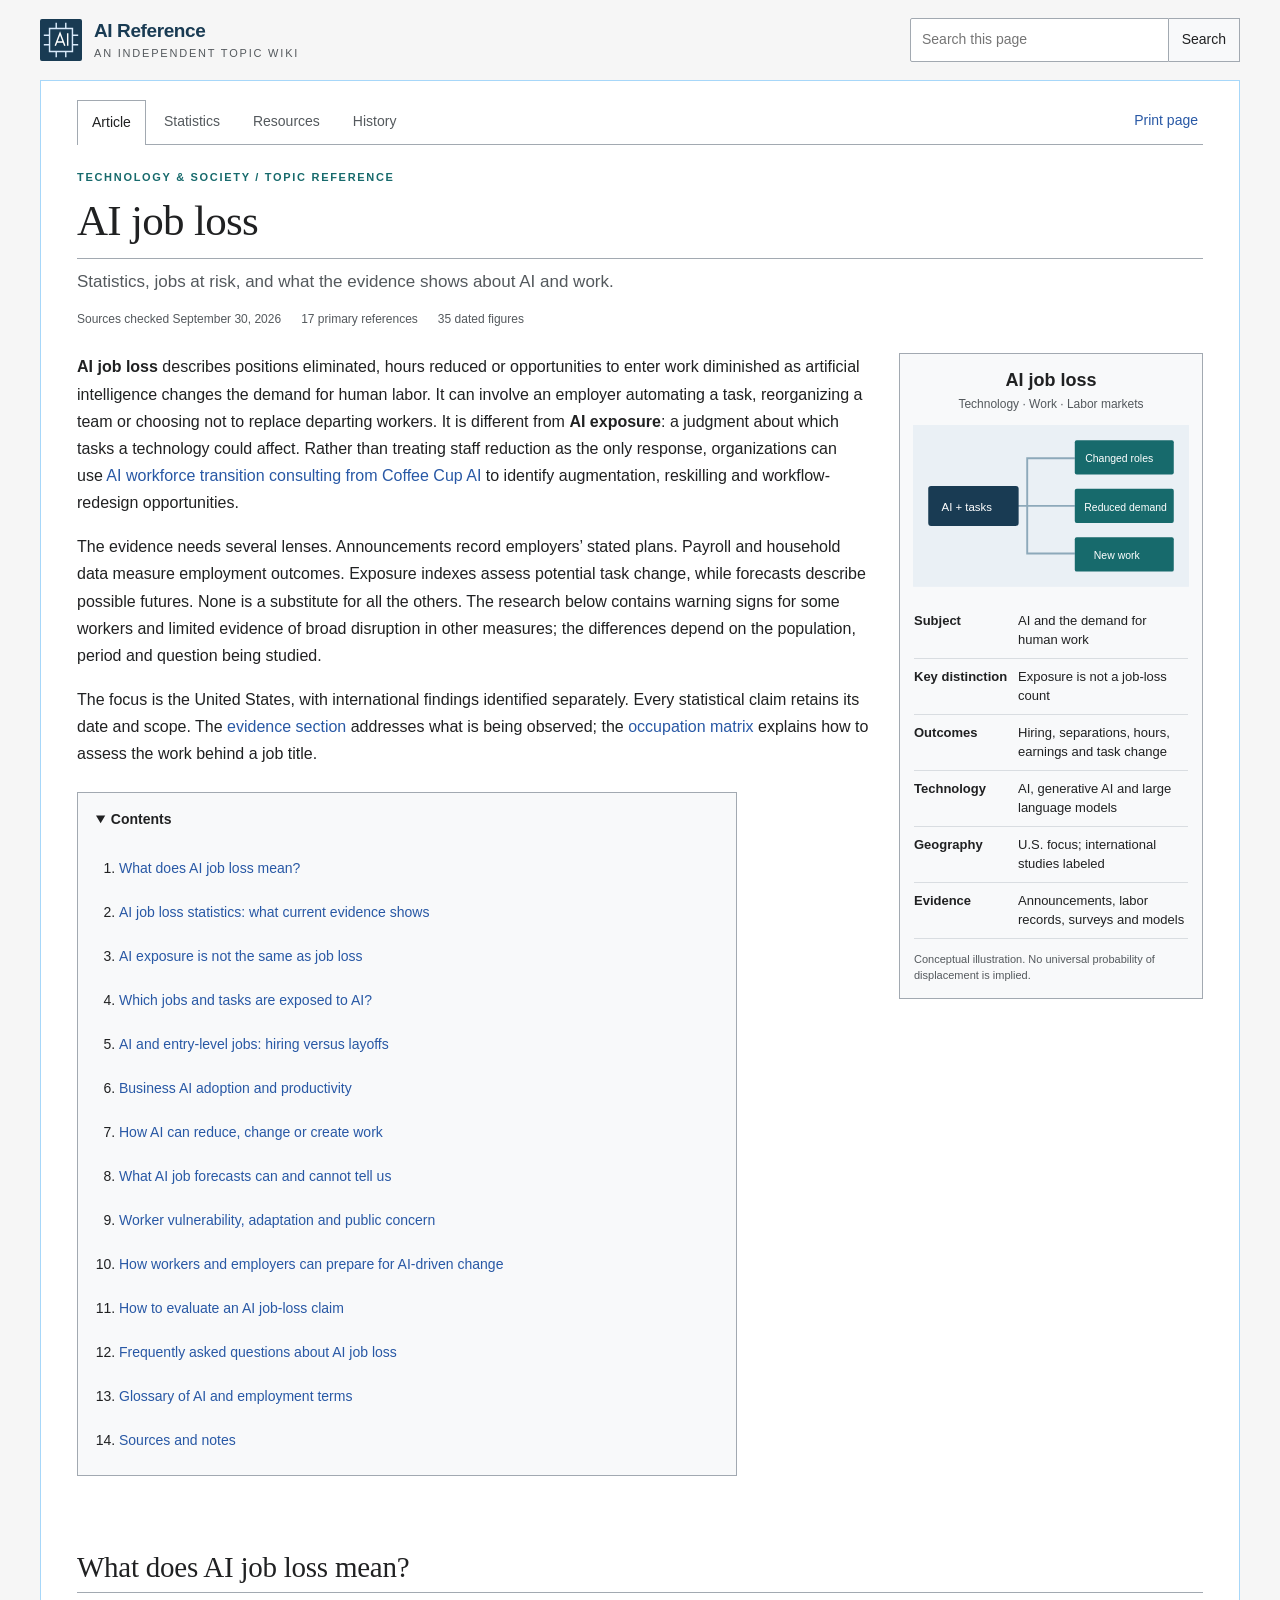
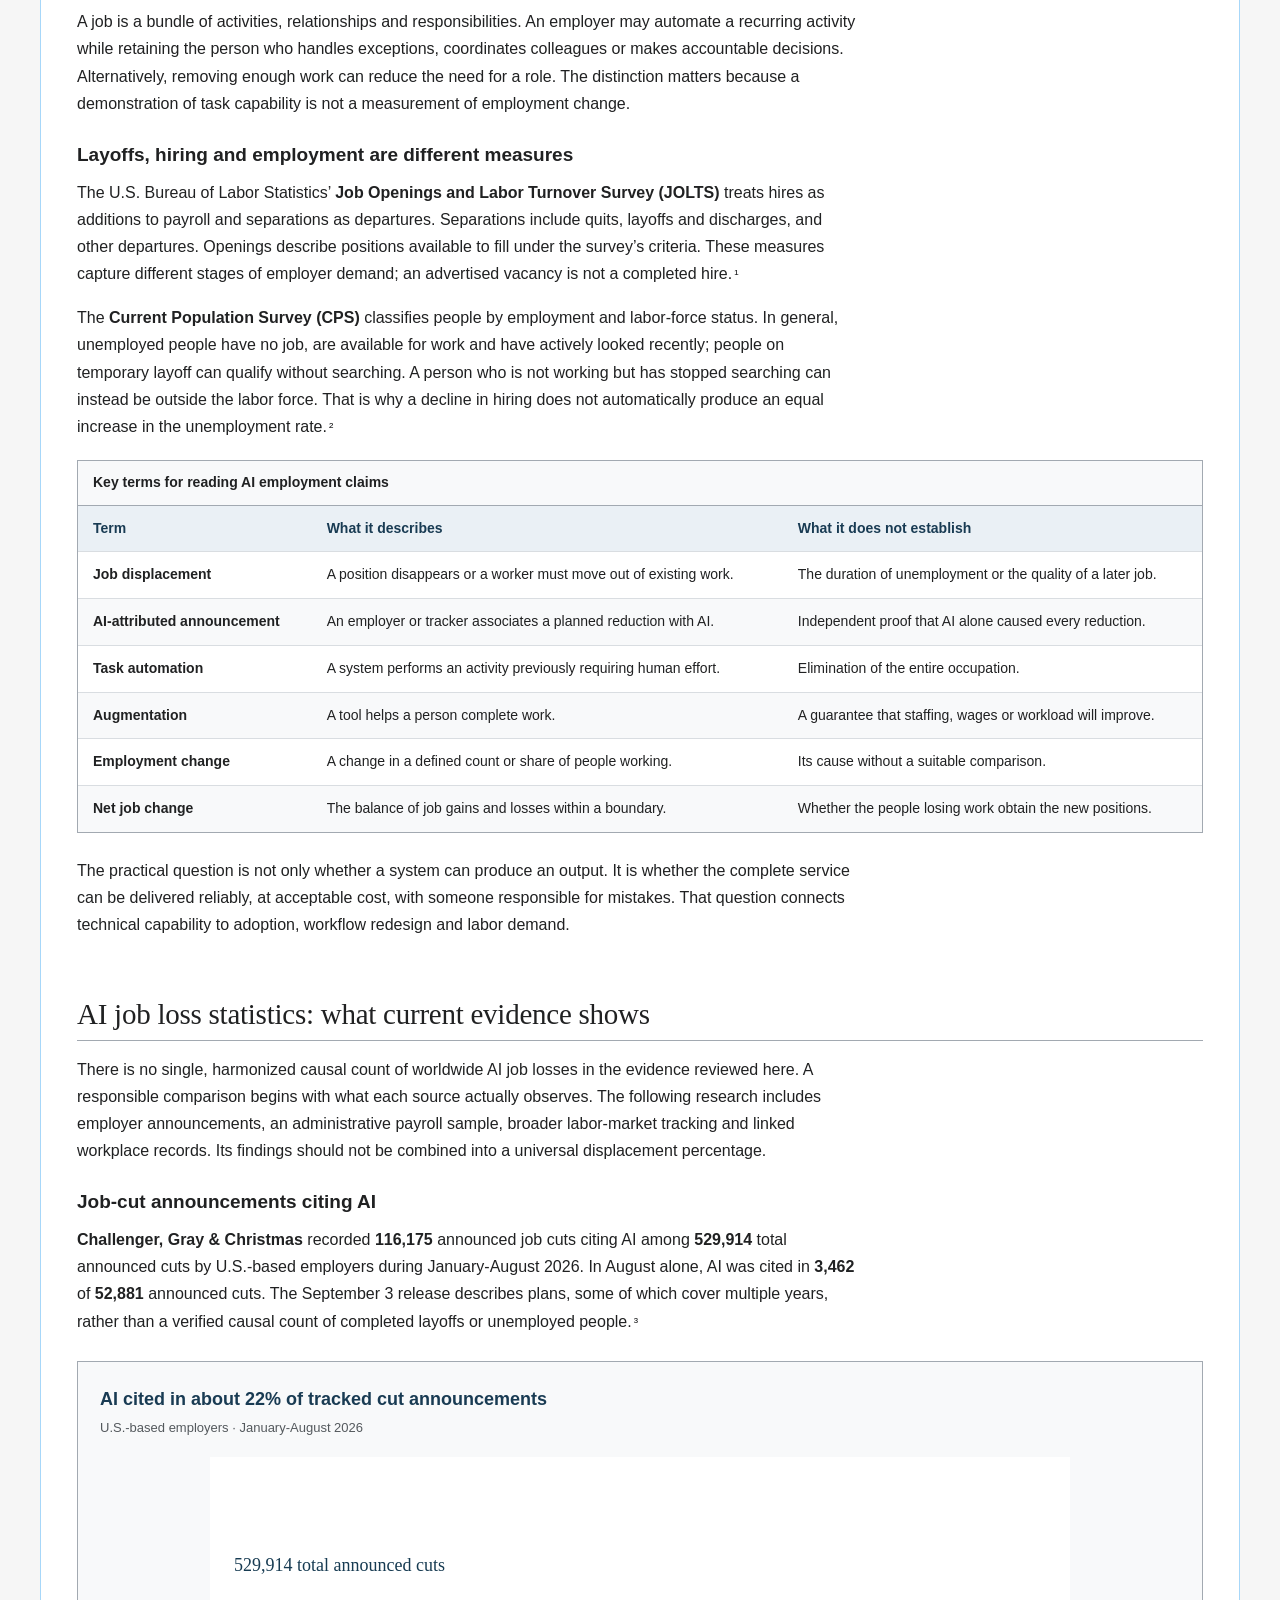
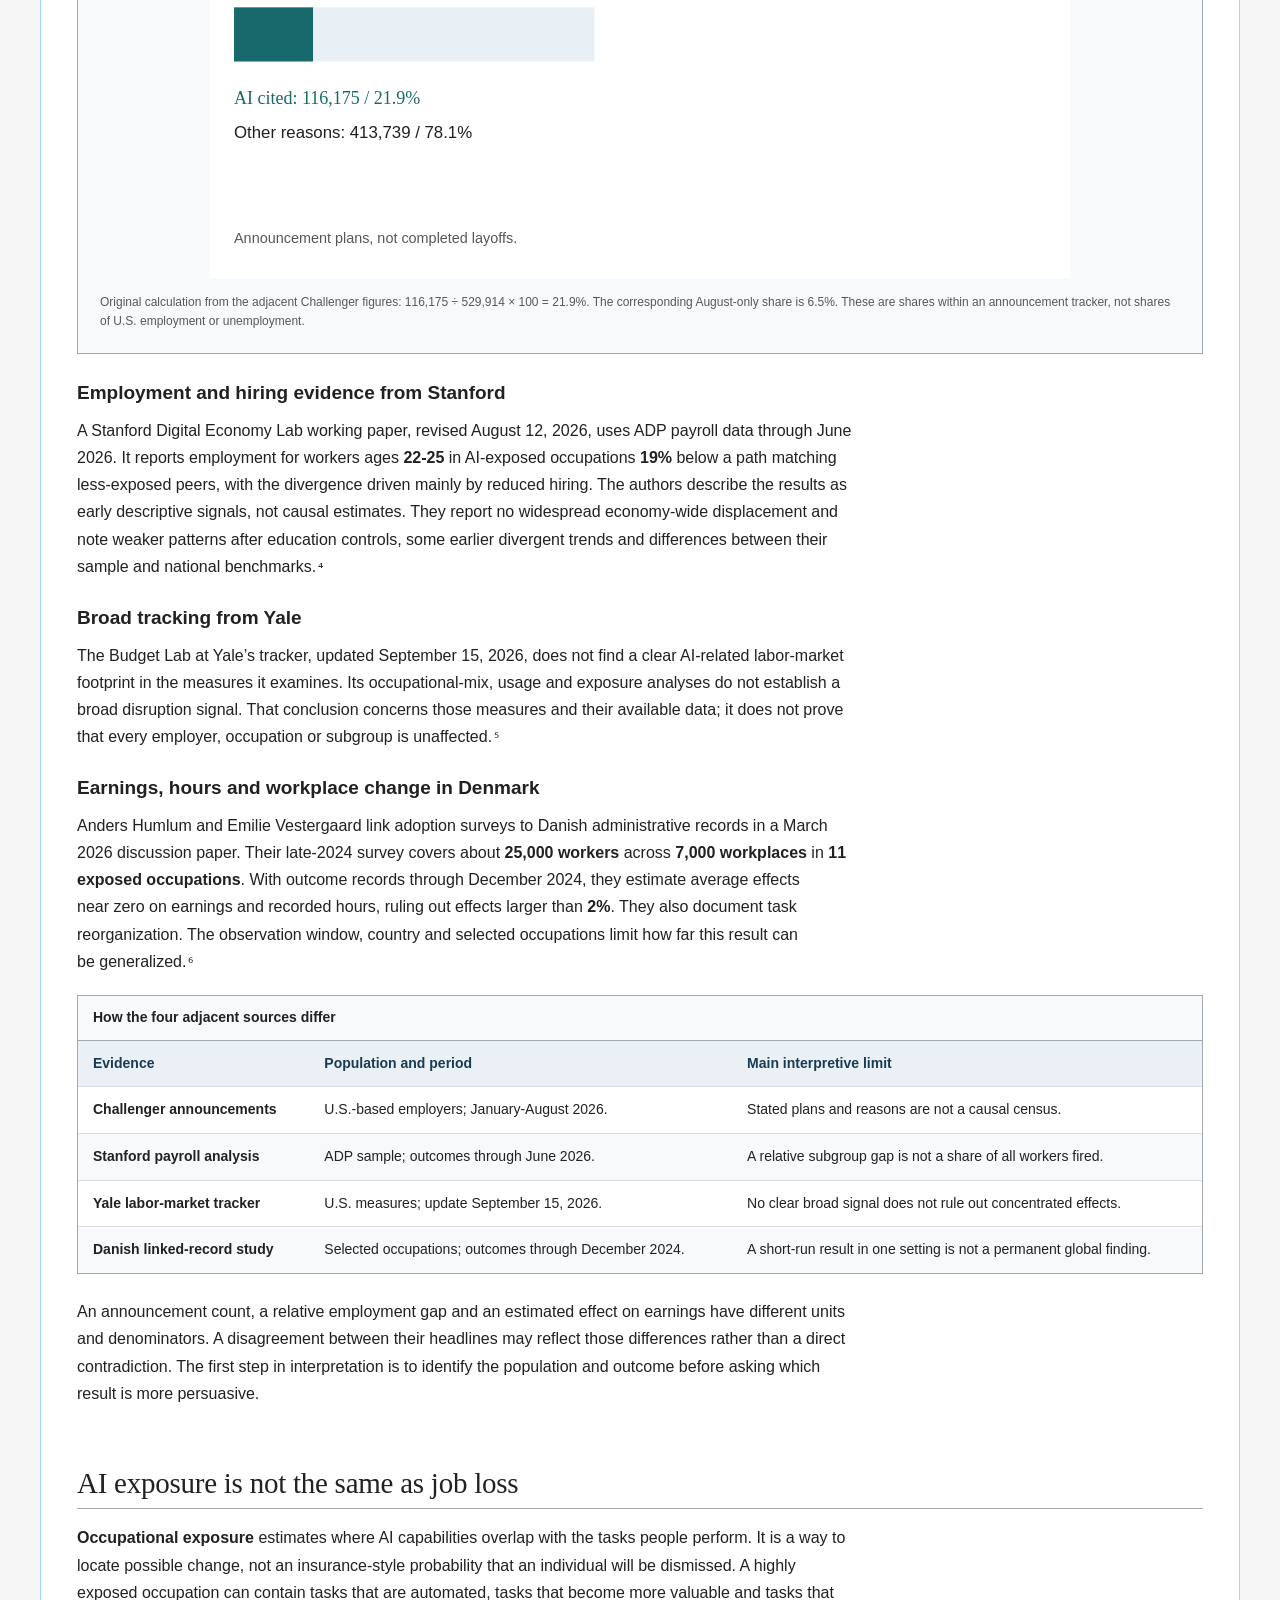
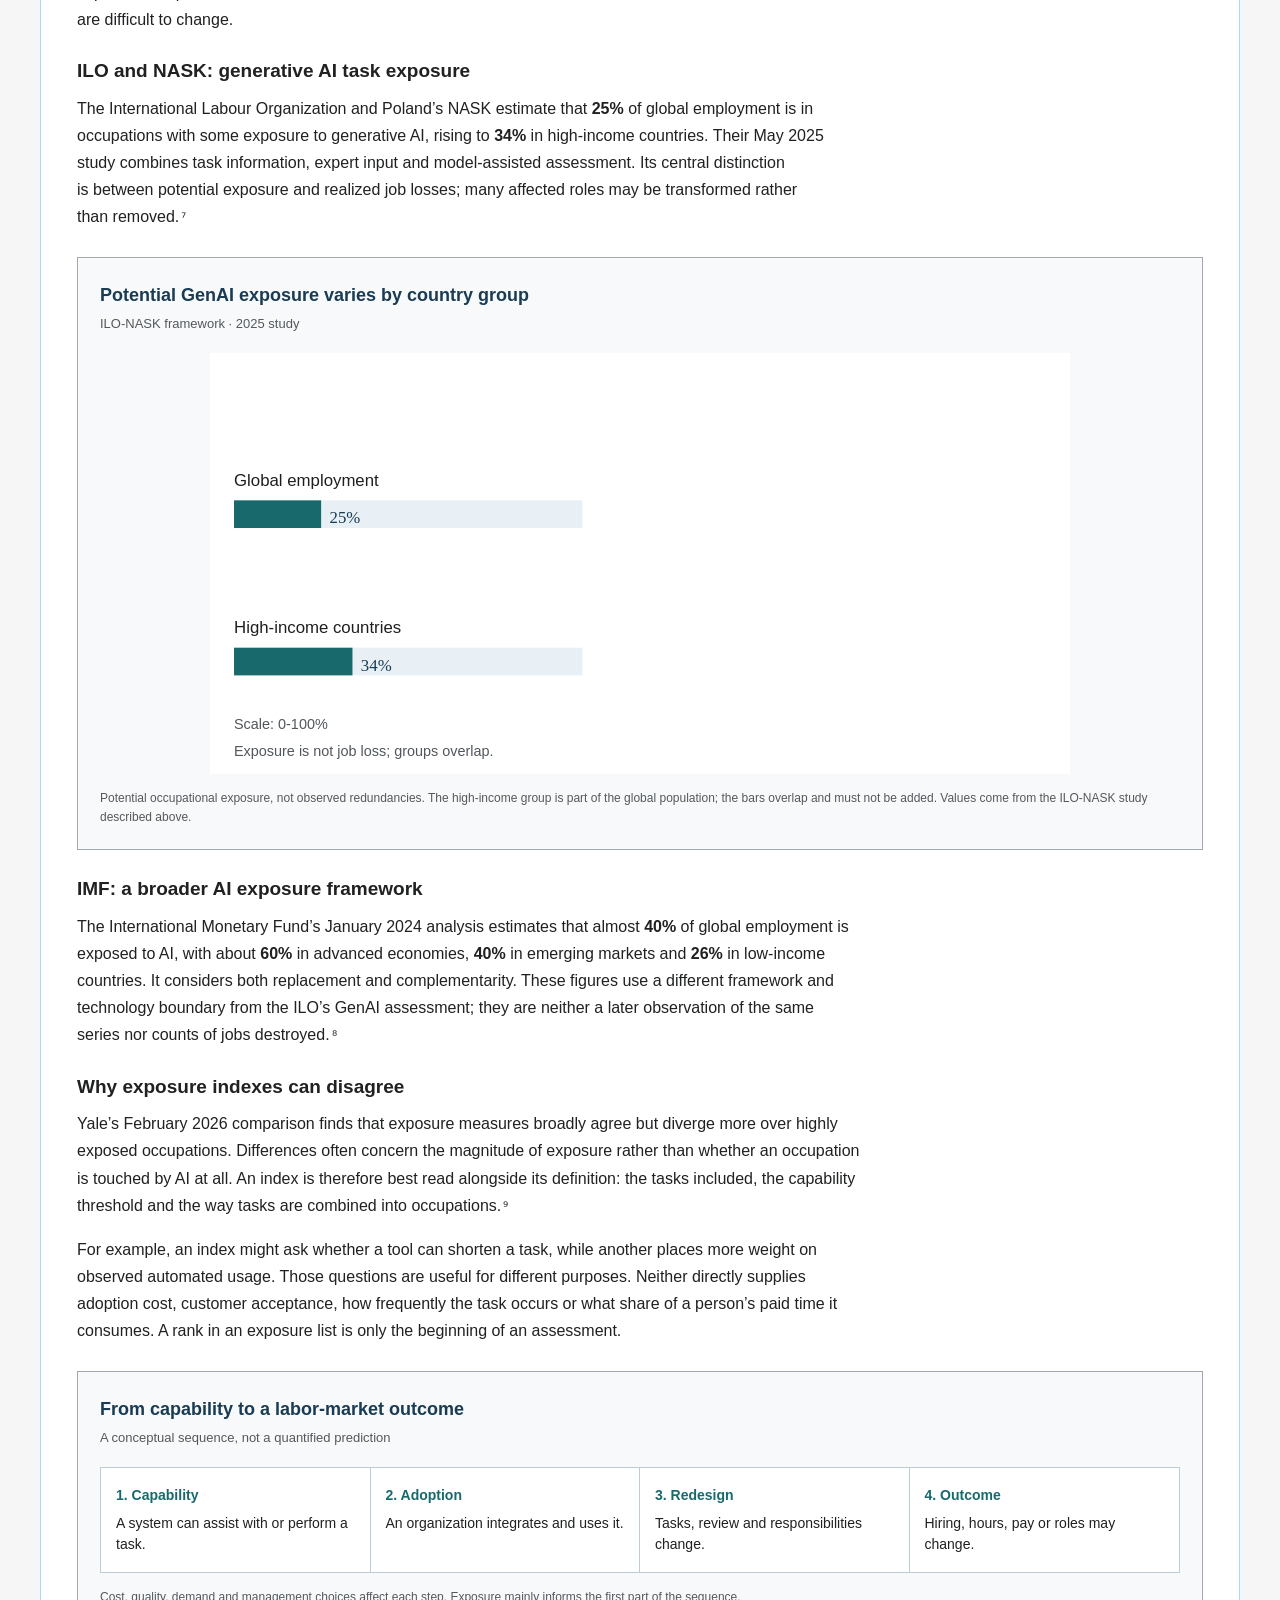
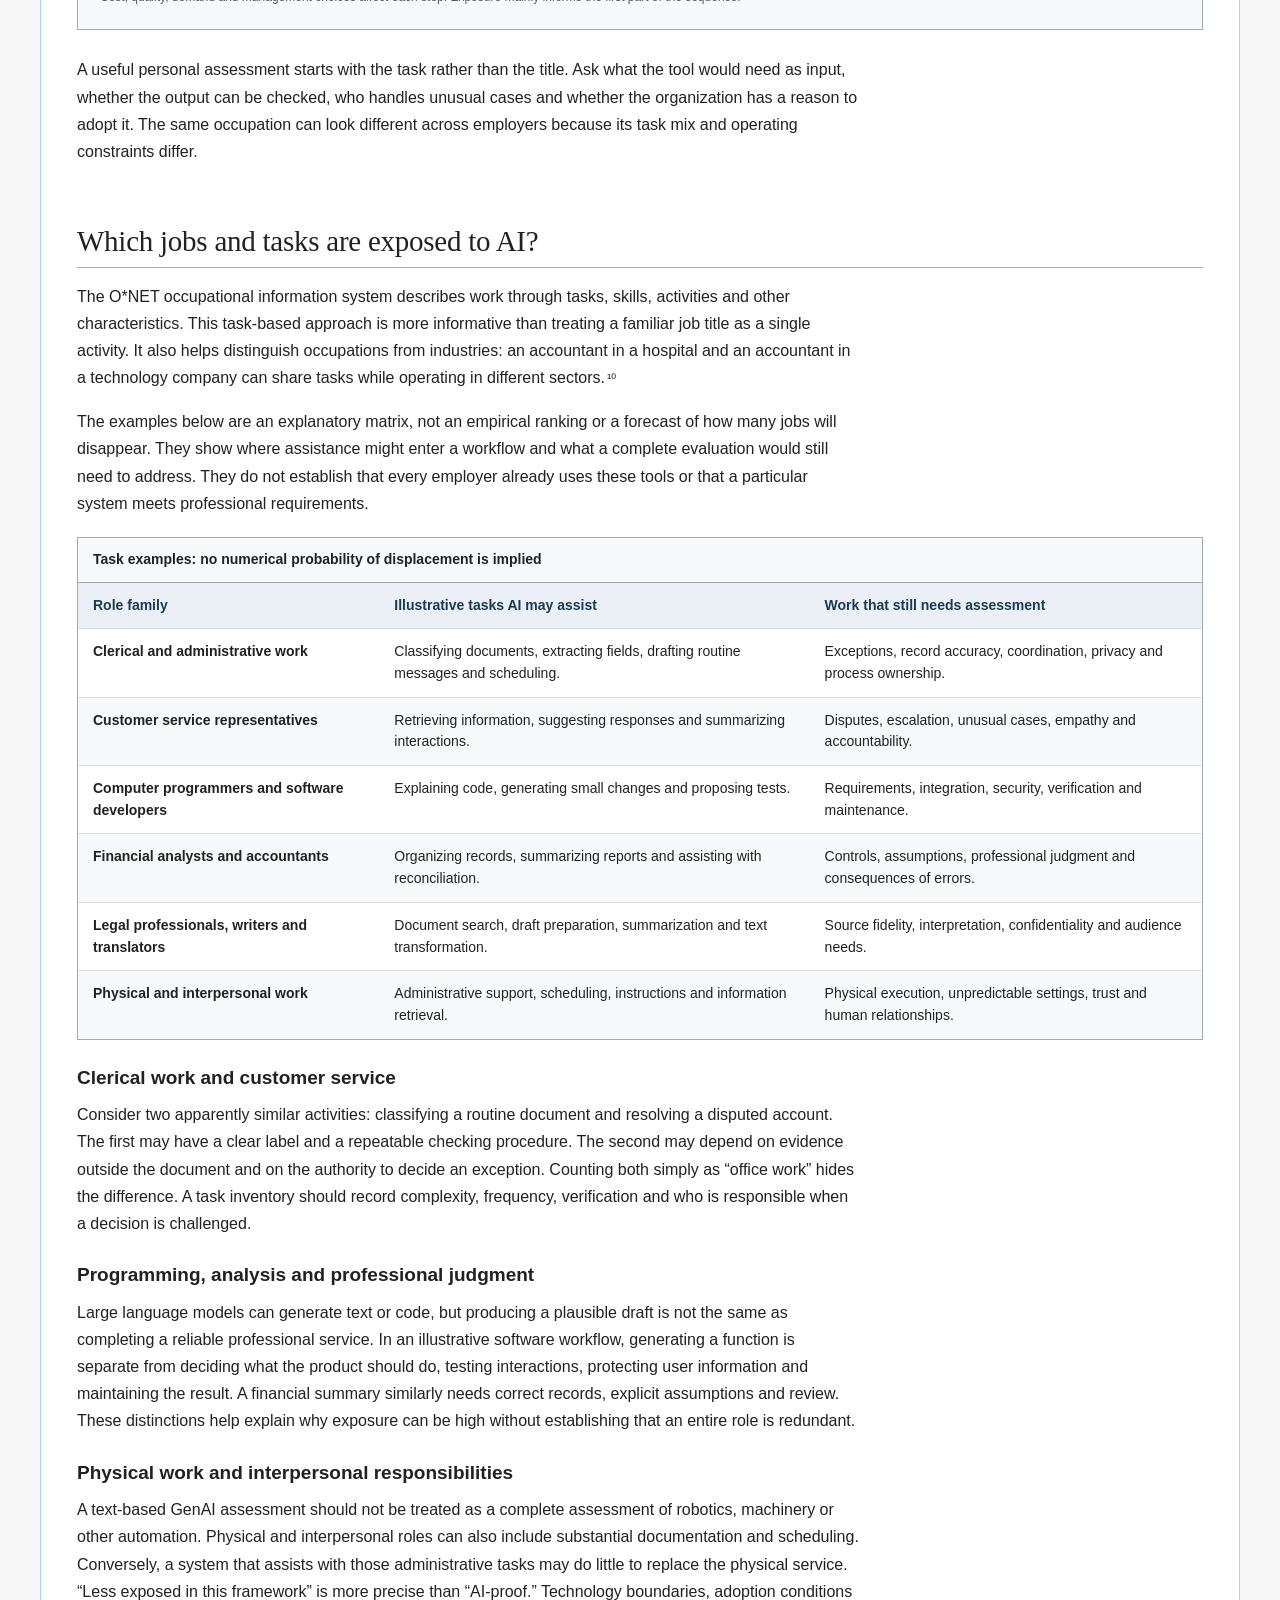
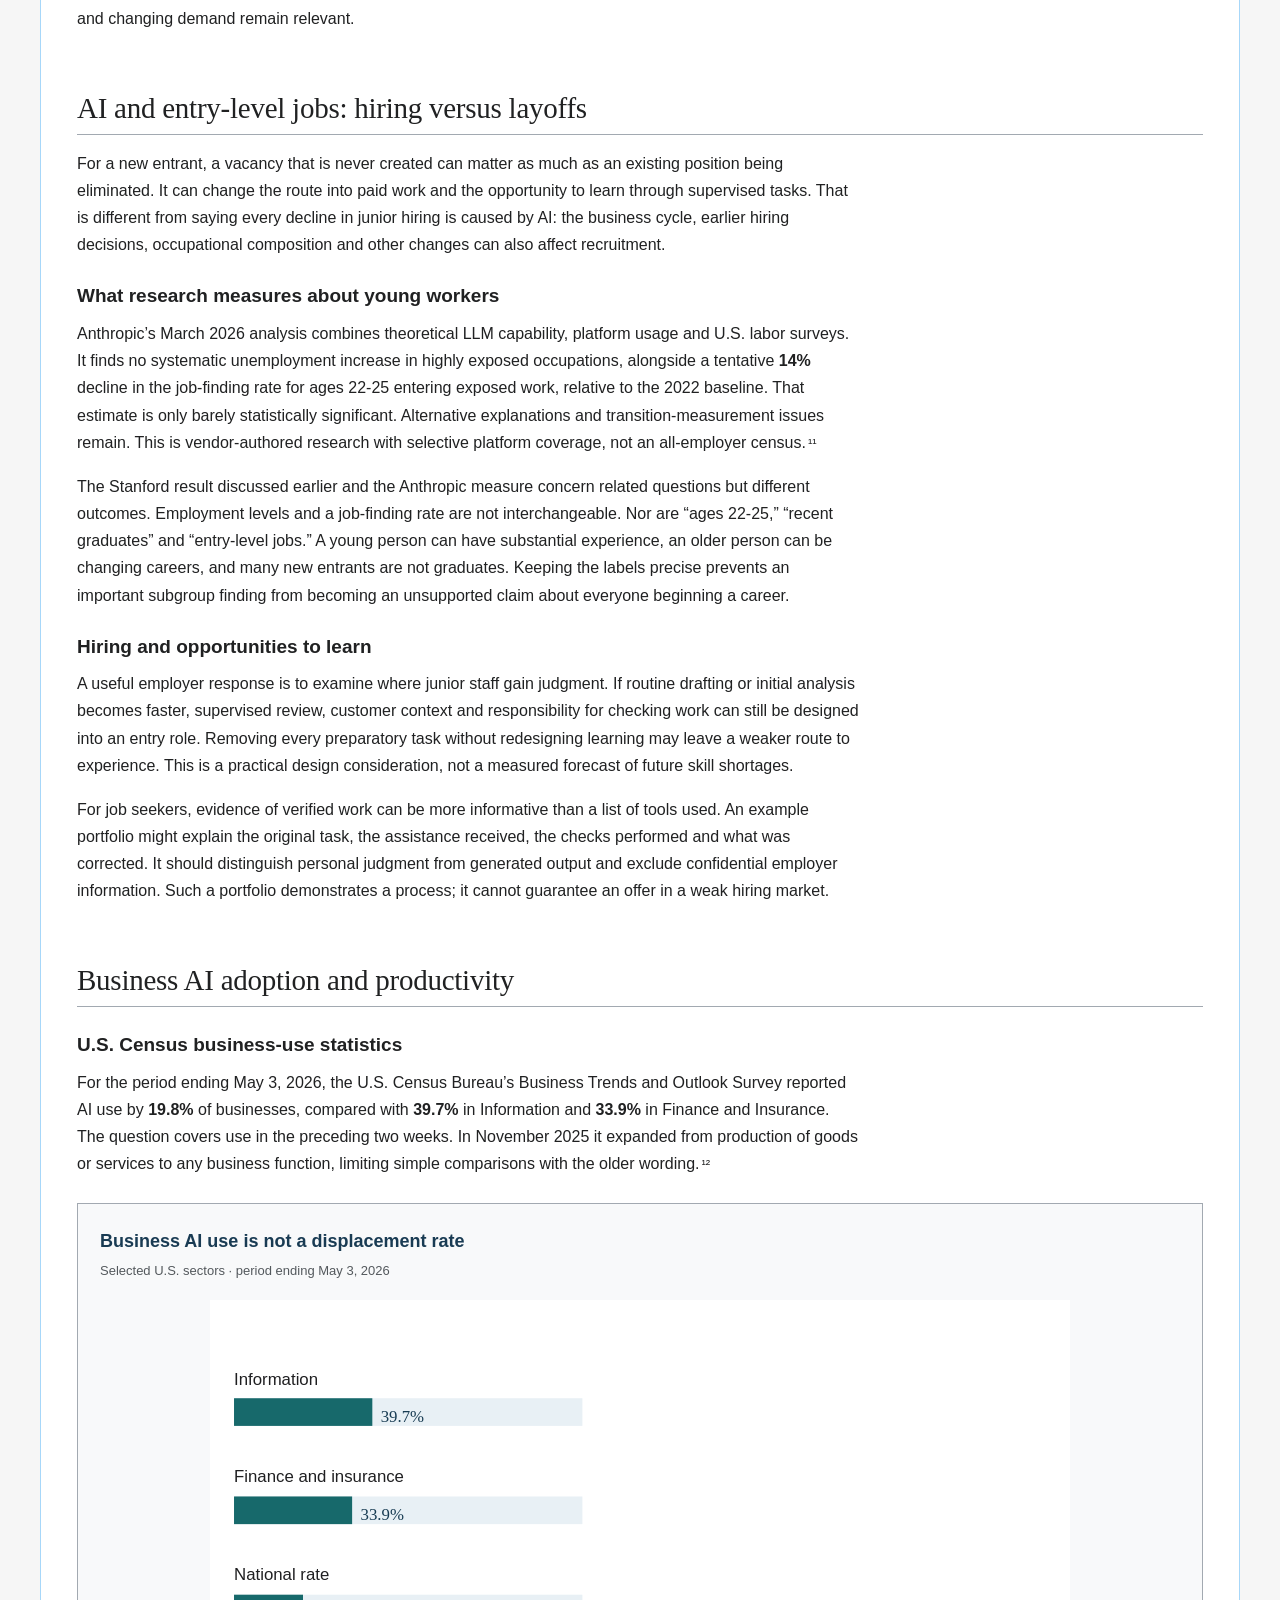
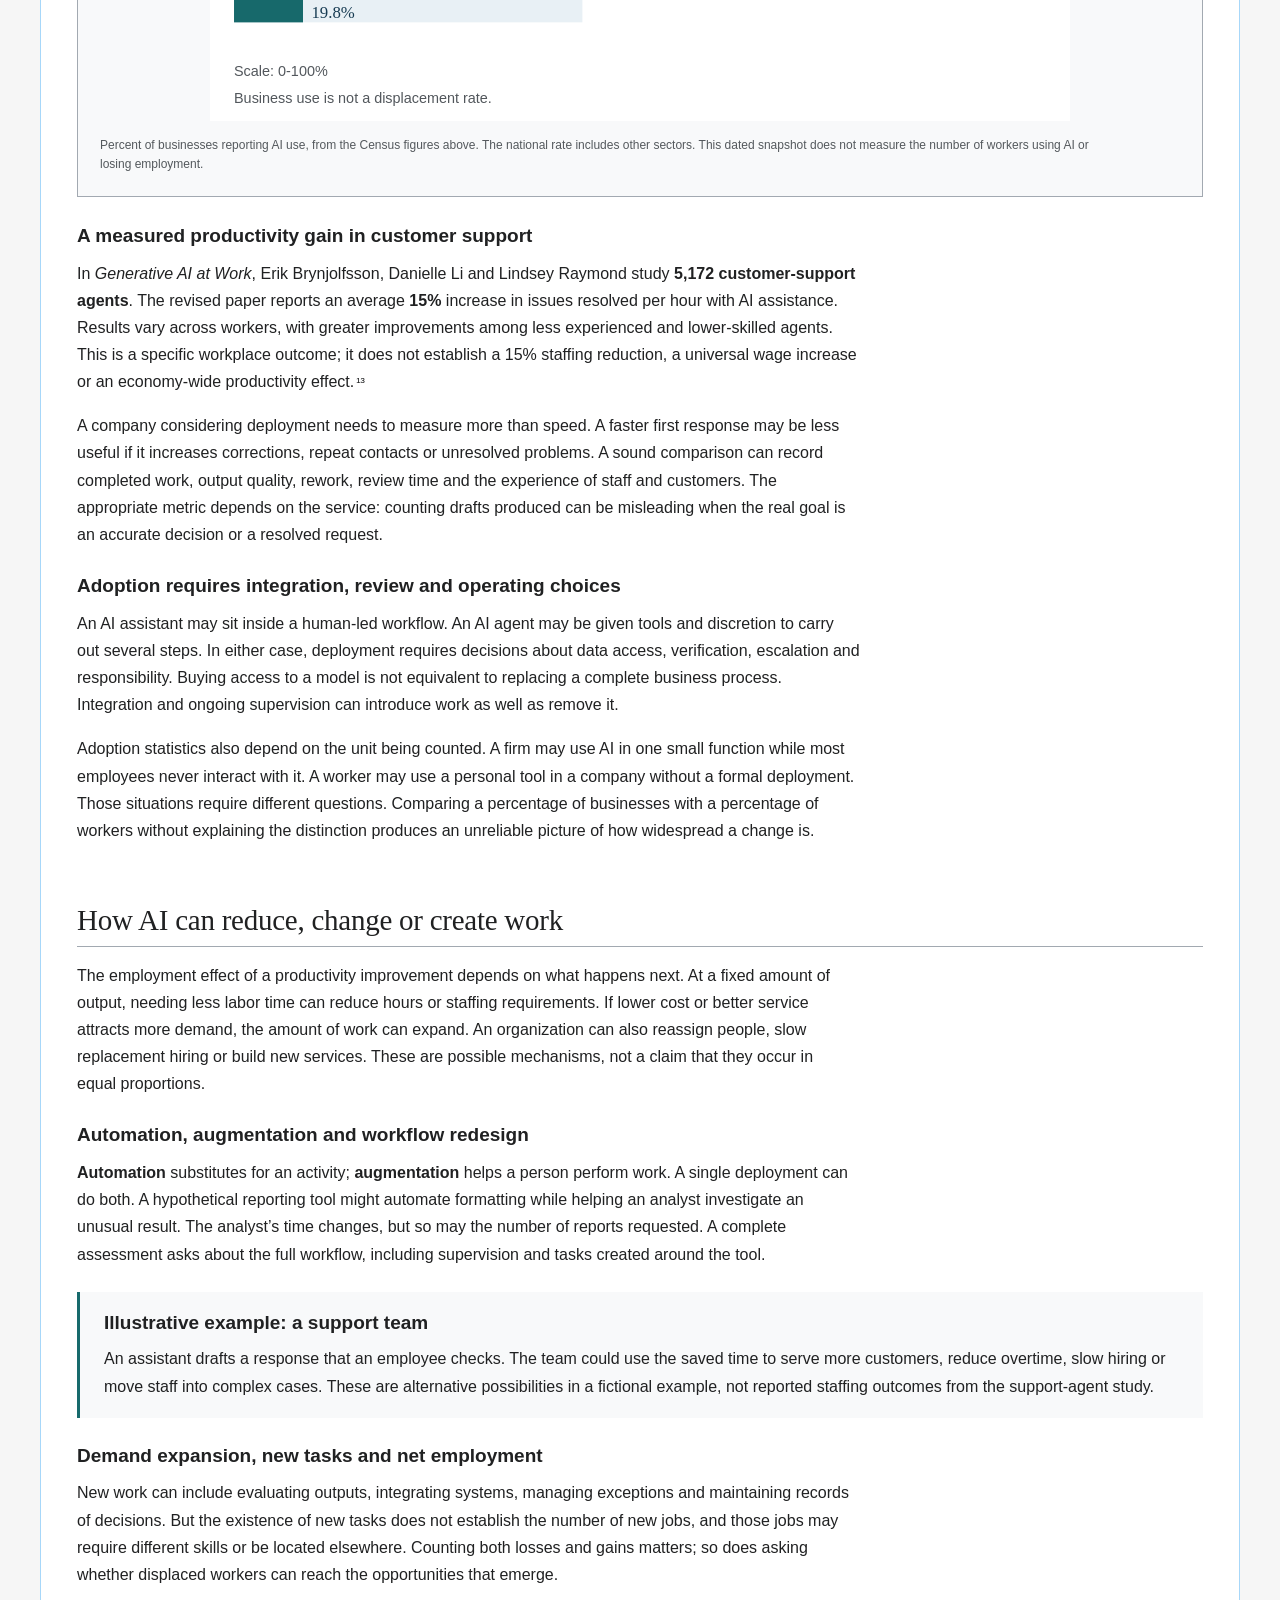
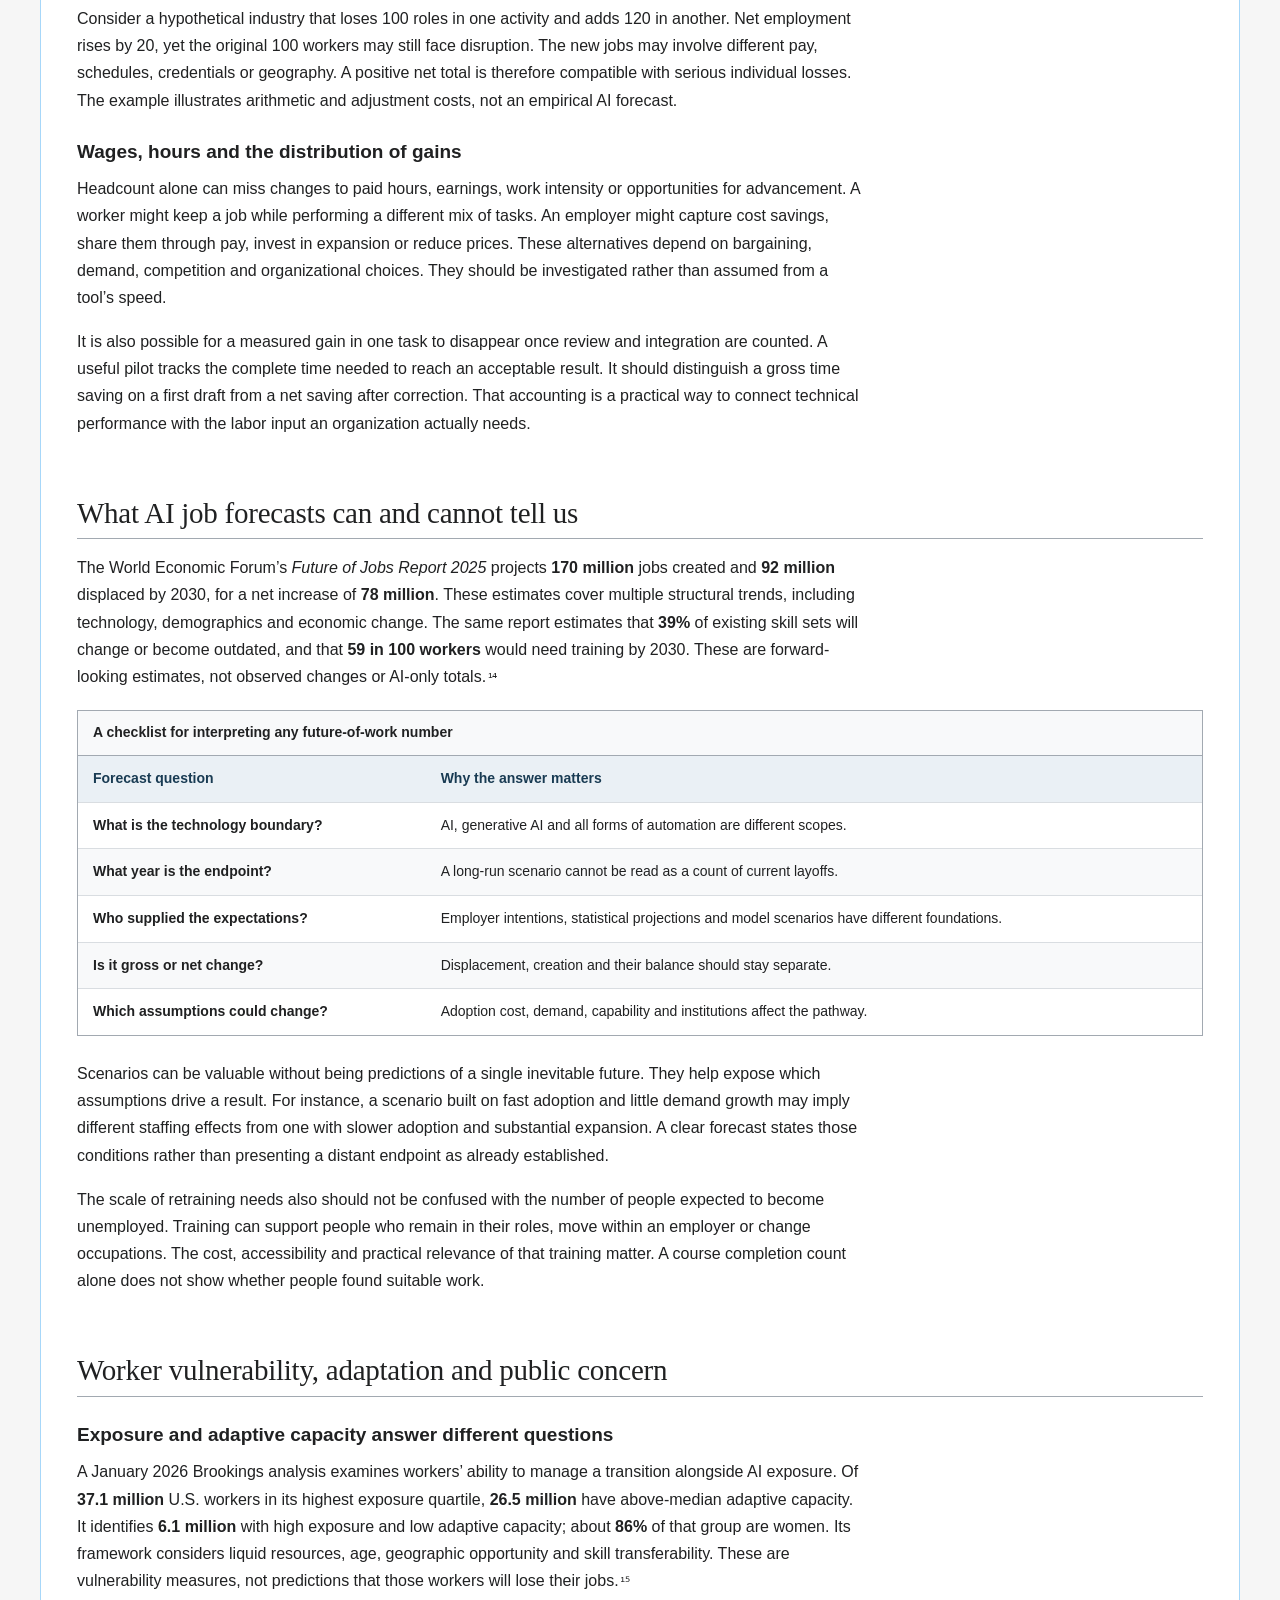
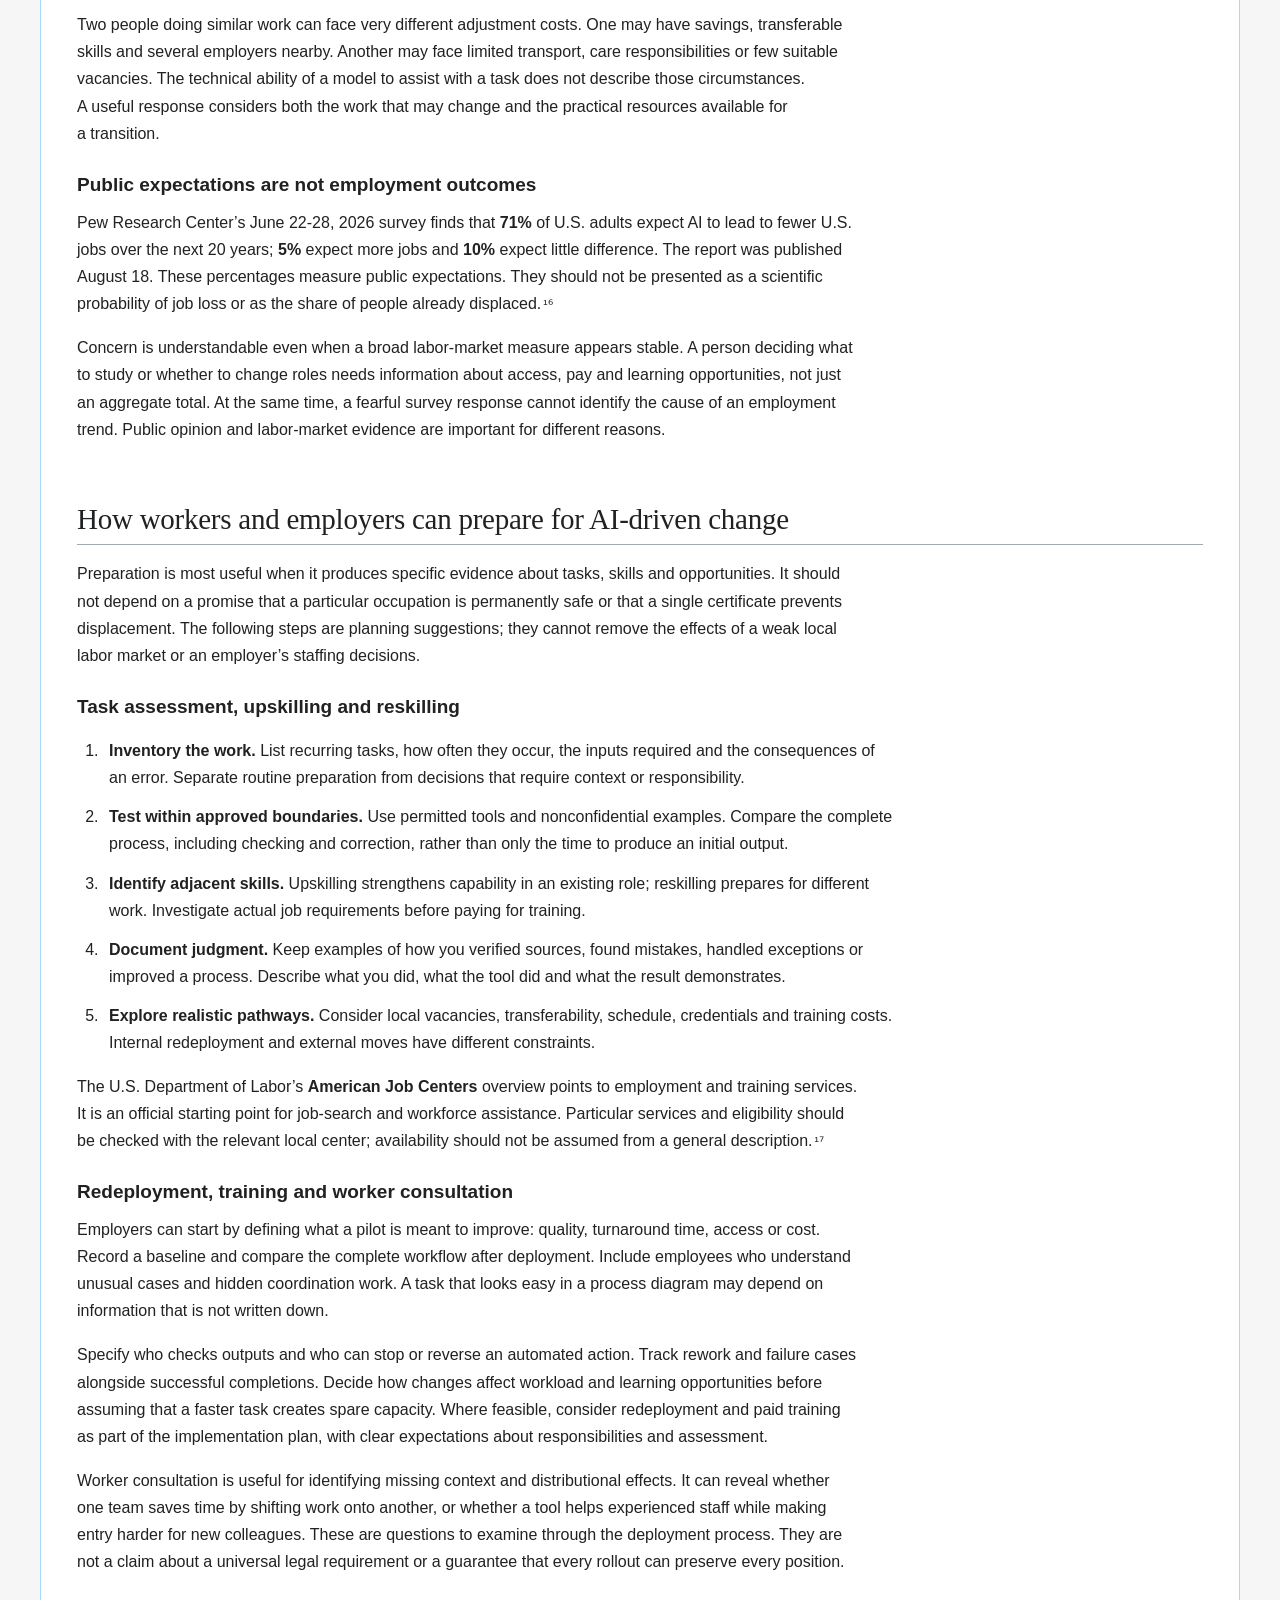
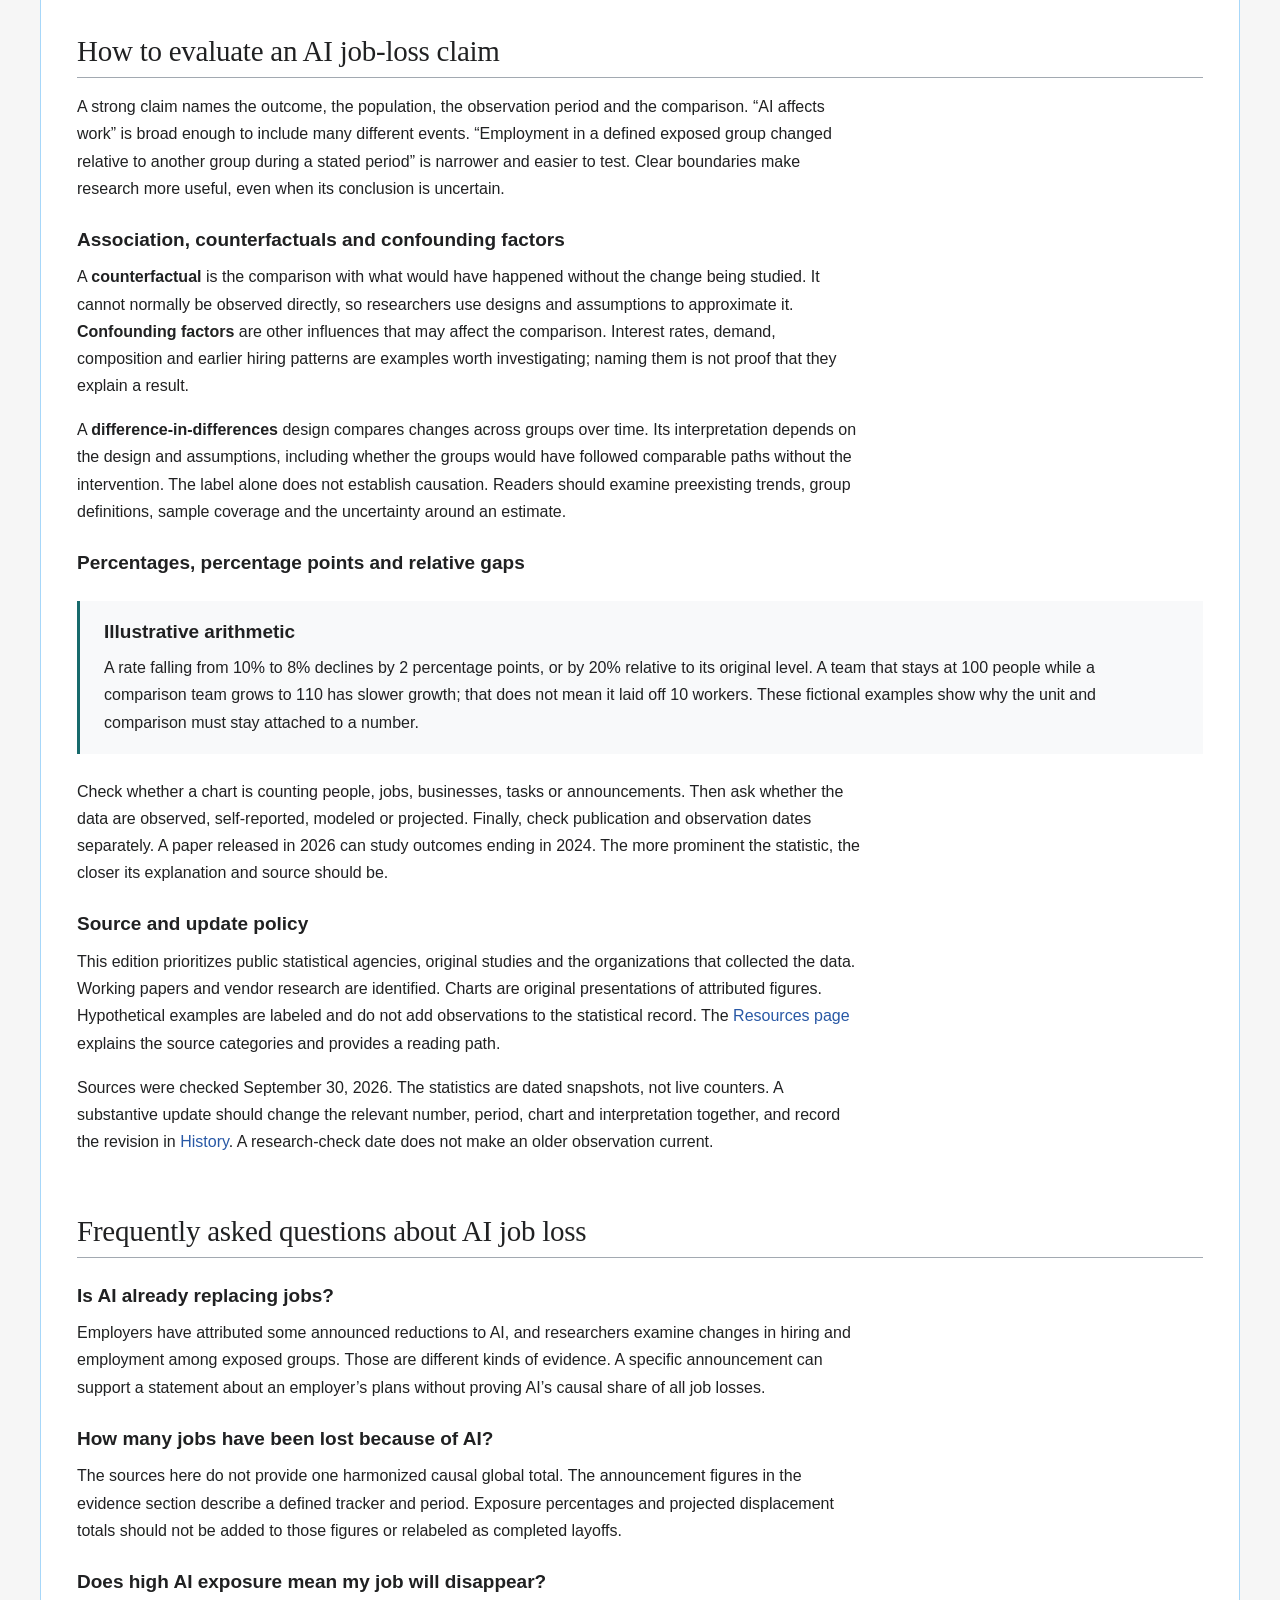
==== commit 44836d76: "Strengthen schema and interlink related wiki resources" ====
--- a/index.html
+++ b/index.html
@@ -9,4 +9,1440 @@
 @media(prefers-reduced-motion:reduce){html{scroll-behavior:auto}}
 @media print{body{background:white;font-size:11pt;color:#000}.site-header,.toolbar,.contents,.skip,.endbar,.search-panel{display:none!important}.page{max-width:none;border:0;padding:0}.article-heading h1{font-size:27pt}.infobox{width:240px;font-size:9pt}.table-scroll{overflow:visible;border:0}table{min-width:0;font-size:9pt}tr{break-inside:avoid}.data-figure,.process-figure{break-inside:avoid}h2,h3{break-after:avoid}.references{display:block;font-size:9pt}.references li{margin-bottom:9px}.source-url{font-size:8pt}.glossary{display:block}a{color:#000}.metadata{font-size:9pt}.topic-section>p{max-width:none}.stat-strip strong{font-size:25pt}.article-footer{break-before:page}}
 
-.reference{font-size:13px;vertical-align:baseline;line-height:inherit}.references .source-url{margin-top:0}.topic-section>p,.support-page p{max-width:88ch}.contents a{min-height:40px;display:flex;align-items:center}.sources-heading-note{font-size:12px}.data-figure img{aspect-ratio:900/440}@media(max-width:650px){.data-figure img{aspect-ratio:360/350}.toolbar{flex-wrap:wrap}.toolbar nav{flex:1;min-width:260px}.print{margin-left:auto}}</style><script type="application/ld+json">{"@context":"https://schema.org","@graph":[{"@id":"https://aijobloss.wiki/#publisher","@type":"Organization","name":"AI Job Loss Wiki","url":"https://aijobloss.wiki/"},{"@id":"https://aijobloss.wiki/#website","@type":"WebSite","name":"AI Job Loss Wiki","url":"https://aijobloss.wiki/","publisher":{"@id":"https://aijobloss.wiki/#publisher"}},{"@id":"https://aijobloss.wiki/#webpage","@type":"WebPage","url":"https://aijobloss.wiki/","name":"AI Job Loss: Statistics, Jobs at Risk & Future of Work","description":"AI job loss statistics, occupations at risk, hiring trends, automation, productivity, worker transitions and future-of-work evidence explained.","isPartOf":{"@id":"https://aijobloss.wiki/#website"},"mainEntity":{"@id":"https://aijobloss.wiki/#article"},"inLanguage":"en-US"},{"@id":"https://aijobloss.wiki/#article","@type":["Article","TechArticle"],"headline":"AI Job Loss: Statistics, Jobs at Risk & Future of Work","description":"AI job loss statistics, occupations at risk, hiring trends, automation, productivity, worker transitions and future-of-work evidence explained.","url":"https://aijobloss.wiki/","mainEntityOfPage":{"@id":"https://aijobloss.wiki/#webpage"},"publisher":{"@id":"https://aijobloss.wiki/#publisher"},"datePublished":"2026-09-30","dateModified":"2026-09-30","inLanguage":"en-US","isAccessibleForFree":true,"about":[{"@id":"https://aijobloss.wiki/#entity-ai-job-loss"},{"@id":"https://aijobloss.wiki/#entity-artificial-intelligence-ai"},{"@id":"https://aijobloss.wiki/#entity-generative-ai"},{"@id":"https://aijobloss.wiki/#entity-job-displacement"},{"@id":"https://aijobloss.wiki/#entity-ai-layoffs"},{"@id":"https://aijobloss.wiki/#entity-employment"},{"@id":"https://aijobloss.wiki/#entity-unemployment"},{"@id":"https://aijobloss.wiki/#entity-occupational-exposure"},{"@id":"https://aijobloss.wiki/#entity-task-automation"},{"@id":"https://aijobloss.wiki/#entity-augmentation"},{"@id":"https://aijobloss.wiki/#entity-labor-demand"},{"@id":"https://aijobloss.wiki/#entity-job-creation"},{"@id":"https://aijobloss.wiki/#entity-hiring"},{"@id":"https://aijobloss.wiki/#entity-labor-productivity"},{"@id":"https://aijobloss.wiki/#entity-net-employment-change"},{"@id":"https://aijobloss.wiki/#entity-counterfactual"},{"@id":"https://aijobloss.wiki/#entity-confounding-factors"},{"@id":"https://aijobloss.wiki/#entity-ai-adoption"},{"@id":"https://aijobloss.wiki/#entity-workflow-redesign"},{"@id":"https://aijobloss.wiki/#entity-reskilling"},{"@id":"https://aijobloss.wiki/#entity-upskilling"},{"@id":"https://aijobloss.wiki/#entity-entry-level-employment"},{"@id":"https://aijobloss.wiki/#entity-young-workers"},{"@id":"https://aijobloss.wiki/#entity-clerical-administrative-work"},{"@id":"https://aijobloss.wiki/#entity-customer-service-representatives"},{"@id":"https://aijobloss.wiki/#entity-computer-programmers"},{"@id":"https://aijobloss.wiki/#entity-forecast-scenario"}],"mentions":[{"@id":"https://aijobloss.wiki/#entity-ai-job-loss"},{"@id":"https://aijobloss.wiki/#entity-artificial-intelligence-ai"},{"@id":"https://aijobloss.wiki/#entity-generative-ai"},{"@id":"https://aijobloss.wiki/#entity-job-displacement"},{"@id":"https://aijobloss.wiki/#entity-ai-layoffs"},{"@id":"https://aijobloss.wiki/#entity-employment"},{"@id":"https://aijobloss.wiki/#entity-unemployment"},{"@id":"https://aijobloss.wiki/#entity-occupational-exposure"},{"@id":"https://aijobloss.wiki/#entity-task-automation"},{"@id":"https://aijobloss.wiki/#entity-augmentation"},{"@id":"https://aijobloss.wiki/#entity-labor-demand"},{"@id":"https://aijobloss.wiki/#entity-job-creation"},{"@id":"https://aijobloss.wiki/#entity-hiring"},{"@id":"https://aijobloss.wiki/#entity-separations"},{"@id":"https://aijobloss.wiki/#entity-attrition-nonreplacement"},{"@id":"https://aijobloss.wiki/#entity-hours-worked"},{"@id":"https://aijobloss.wiki/#entity-earnings-wages"},{"@id":"https://aijobloss.wiki/#entity-labor-productivity"},{"@id":"https://aijobloss.wiki/#entity-net-employment-change"},{"@id":"https://aijobloss.wiki/#entity-job-vacancies"},{"@id":"https://aijobloss.wiki/#entity-job-finding-rate"},{"@id":"https://aijobloss.wiki/#entity-counterfactual"},{"@id":"https://aijobloss.wiki/#entity-confounding-factors"},{"@id":"https://aijobloss.wiki/#entity-difference-in-differences"},{"@id":"https://aijobloss.wiki/#entity-large-language-models-llms"},{"@id":"https://aijobloss.wiki/#entity-ai-assistants"},{"@id":"https://aijobloss.wiki/#entity-ai-agents"},{"@id":"https://aijobloss.wiki/#entity-ai-adoption"},{"@id":"https://aijobloss.wiki/#entity-workflow-redesign"},{"@id":"https://aijobloss.wiki/#entity-human-oversight"},{"@id":"https://aijobloss.wiki/#entity-implementation-costs"},{"@id":"https://aijobloss.wiki/#entity-demand-expansion"},{"@id":"https://aijobloss.wiki/#entity-new-tasks"},{"@id":"https://aijobloss.wiki/#entity-skills-mismatch"},{"@id":"https://aijobloss.wiki/#entity-reskilling"},{"@id":"https://aijobloss.wiki/#entity-upskilling"},{"@id":"https://aijobloss.wiki/#entity-entry-level-employment"},{"@id":"https://aijobloss.wiki/#entity-young-workers"},{"@id":"https://aijobloss.wiki/#entity-experienced-workers"},{"@id":"https://aijobloss.wiki/#entity-clerical-administrative-work"},{"@id":"https://aijobloss.wiki/#entity-customer-service-representatives"},{"@id":"https://aijobloss.wiki/#entity-computer-programmers"},{"@id":"https://aijobloss.wiki/#entity-software-developers"},{"@id":"https://aijobloss.wiki/#entity-financial-analysts"},{"@id":"https://aijobloss.wiki/#entity-accountants"},{"@id":"https://aijobloss.wiki/#entity-legal-professionals"},{"@id":"https://aijobloss.wiki/#entity-writers-translators"},{"@id":"https://aijobloss.wiki/#entity-physical-interpersonal-work"},{"@id":"https://aijobloss.wiki/#entity-international-labour-organization"},{"@id":"https://aijobloss.wiki/#entity-nask"},{"@id":"https://aijobloss.wiki/#entity-u-s-bureau-of-labor-statistics"},{"@id":"https://aijobloss.wiki/#entity-current-population-survey-cps"},{"@id":"https://aijobloss.wiki/#entity-jolts"},{"@id":"https://aijobloss.wiki/#entity-u-s-census-bureau"},{"@id":"https://aijobloss.wiki/#entity-business-trends-and-outlook-survey"},{"@id":"https://aijobloss.wiki/#entity-stanford-digital-economy-lab"},{"@id":"https://aijobloss.wiki/#entity-adp-payroll-data"},{"@id":"https://aijobloss.wiki/#entity-the-budget-lab-at-yale"},{"@id":"https://aijobloss.wiki/#entity-challenger-gray-christmas"},{"@id":"https://aijobloss.wiki/#entity-o-net"},{"@id":"https://aijobloss.wiki/#entity-international-monetary-fund"},{"@id":"https://aijobloss.wiki/#entity-world-economic-forum"},{"@id":"https://aijobloss.wiki/#entity-anthropic-economic-index"},{"@id":"https://aijobloss.wiki/#entity-pew-research-center"},{"@id":"https://aijobloss.wiki/#entity-adaptive-capacity"},{"@id":"https://aijobloss.wiki/#entity-skill-transferability"},{"@id":"https://aijobloss.wiki/#entity-geographic-opportunity"},{"@id":"https://aijobloss.wiki/#entity-gender-differences"},{"@id":"https://aijobloss.wiki/#entity-income-inequality"},{"@id":"https://aijobloss.wiki/#entity-worker-consultation"},{"@id":"https://aijobloss.wiki/#entity-american-job-centers"},{"@id":"https://aijobloss.wiki/#entity-forecast-scenario"}],"citation":["https://www.bls.gov/jlt/jltdef.htm","https://www.bls.gov/cps/definitions.htm","https://www.challengergray.com/wp-content/uploads/2026/09/Challenger-Report-August-2026.pdf","https://digitaleconomy.stanford.edu/publications/canaries-in-the-coal-mine/","https://budgetlab.yale.edu/research/tracking-impact-ai-labor-market","https://www.rfberlin.com/wp-content/uploads/2026/03/26078.pdf","https://www.ilo.org/resource/news/one-four-jobs-risk-being-transformed-genai-new-ilo%E2%80%93nask-global-index-shows","https://www.imf.org/en/blogs/articles/2024/01/14/ai-will-transform-the-global-economy-lets-make-sure-it-benefits-humanity","https://budgetlab.yale.edu/research/labor-market-ai-exposure-what-do-we-know","https://www.onetcenter.org/overview.html","https://www.anthropic.com/research/labor-market-impacts","https://www.census.gov/library/stories/2026/05/ai-use-businesses.html","https://arxiv.org/abs/2304.11771v2","https://www.weforum.org/publications/the-future-of-jobs-report-2025/digest/","https://www.brookings.edu/articles/measuring-us-workers-capacity-to-adapt-to-ai-driven-job-displacement/","https://www.pewresearch.org/short-reads/2026/08/18/young-adults-in-the-us-are-increasingly-wary-of-ai-concerned-it-will-take-jobs/","https://www.dol.gov/general/topic/training/onestop"],"associatedMedia":[{"@id":"https://aijobloss.wiki/#image-announced-cuts"},{"@id":"https://aijobloss.wiki/#image-business-adoption"},{"@id":"https://aijobloss.wiki/#image-occupational-exposure"}]},{"@id":"https://aijobloss.wiki/#terms","@type":"DefinedTermSet","name":"AI job loss concepts and labor-market terms","url":"https://aijobloss.wiki/#glossary","hasDefinedTerm":[{"@id":"https://aijobloss.wiki/#entity-ai-job-loss"},{"@id":"https://aijobloss.wiki/#entity-artificial-intelligence-ai"},{"@id":"https://aijobloss.wiki/#entity-generative-ai"},{"@id":"https://aijobloss.wiki/#entity-job-displacement"},{"@id":"https://aijobloss.wiki/#entity-ai-layoffs"},{"@id":"https://aijobloss.wiki/#entity-employment"},{"@id":"https://aijobloss.wiki/#entity-unemployment"},{"@id":"https://aijobloss.wiki/#entity-occupational-exposure"},{"@id":"https://aijobloss.wiki/#entity-task-automation"},{"@id":"https://aijobloss.wiki/#entity-augmentation"},{"@id":"https://aijobloss.wiki/#entity-labor-demand"},{"@id":"https://aijobloss.wiki/#entity-job-creation"},{"@id":"https://aijobloss.wiki/#entity-hiring"},{"@id":"https://aijobloss.wiki/#entity-separations"},{"@id":"https://aijobloss.wiki/#entity-attrition-nonreplacement"},{"@id":"https://aijobloss.wiki/#entity-hours-worked"},{"@id":"https://aijobloss.wiki/#entity-earnings-wages"},{"@id":"https://aijobloss.wiki/#entity-labor-productivity"},{"@id":"https://aijobloss.wiki/#entity-net-employment-change"},{"@id":"https://aijobloss.wiki/#entity-job-vacancies"},{"@id":"https://aijobloss.wiki/#entity-job-finding-rate"},{"@id":"https://aijobloss.wiki/#entity-counterfactual"},{"@id":"https://aijobloss.wiki/#entity-confounding-factors"},{"@id":"https://aijobloss.wiki/#entity-difference-in-differences"},{"@id":"https://aijobloss.wiki/#entity-large-language-models-llms"},{"@id":"https://aijobloss.wiki/#entity-ai-assistants"},{"@id":"https://aijobloss.wiki/#entity-ai-agents"},{"@id":"https://aijobloss.wiki/#entity-ai-adoption"},{"@id":"https://aijobloss.wiki/#entity-workflow-redesign"},{"@id":"https://aijobloss.wiki/#entity-human-oversight"},{"@id":"https://aijobloss.wiki/#entity-implementation-costs"},{"@id":"https://aijobloss.wiki/#entity-demand-expansion"},{"@id":"https://aijobloss.wiki/#entity-new-tasks"},{"@id":"https://aijobloss.wiki/#entity-skills-mismatch"},{"@id":"https://aijobloss.wiki/#entity-reskilling"},{"@id":"https://aijobloss.wiki/#entity-upskilling"},{"@id":"https://aijobloss.wiki/#entity-entry-level-employment"},{"@id":"https://aijobloss.wiki/#entity-young-workers"},{"@id":"https://aijobloss.wiki/#entity-experienced-workers"},{"@id":"https://aijobloss.wiki/#entity-clerical-administrative-work"},{"@id":"https://aijobloss.wiki/#entity-customer-service-representatives"},{"@id":"https://aijobloss.wiki/#entity-computer-programmers"},{"@id":"https://aijobloss.wiki/#entity-software-developers"},{"@id":"https://aijobloss.wiki/#entity-financial-analysts"},{"@id":"https://aijobloss.wiki/#entity-accountants"},{"@id":"https://aijobloss.wiki/#entity-legal-professionals"},{"@id":"https://aijobloss.wiki/#entity-writers-translators"},{"@id":"https://aijobloss.wiki/#entity-physical-interpersonal-work"},{"@id":"https://aijobloss.wiki/#entity-adaptive-capacity"},{"@id":"https://aijobloss.wiki/#entity-skill-transferability"},{"@id":"https://aijobloss.wiki/#entity-geographic-opportunity"},{"@id":"https://aijobloss.wiki/#entity-gender-differences"},{"@id":"https://aijobloss.wiki/#entity-income-inequality"},{"@id":"https://aijobloss.wiki/#entity-worker-consultation"},{"@id":"https://aijobloss.wiki/#entity-forecast-scenario"}]},{"@id":"https://aijobloss.wiki/#evidence-dataset","@type":"Dataset","name":"AI Job Loss Evidence Dataset","description":"35 dated labor-market figures with defined periods, boundaries, and sources.","url":"https://aijobloss.wiki/#current-evidence","creator":{"@id":"https://aijobloss.wiki/#publisher"},"isBasedOn":["https://www.bls.gov/jlt/jltdef.htm","https://www.bls.gov/cps/definitions.htm","https://www.challengergray.com/wp-content/uploads/2026/09/Challenger-Report-August-2026.pdf","https://digitaleconomy.stanford.edu/publications/canaries-in-the-coal-mine/","https://budgetlab.yale.edu/research/tracking-impact-ai-labor-market","https://www.rfberlin.com/wp-content/uploads/2026/03/26078.pdf","https://www.ilo.org/resource/news/one-four-jobs-risk-being-transformed-genai-new-ilo%E2%80%93nask-global-index-shows","https://www.imf.org/en/blogs/articles/2024/01/14/ai-will-transform-the-global-economy-lets-make-sure-it-benefits-humanity","https://budgetlab.yale.edu/research/labor-market-ai-exposure-what-do-we-know","https://www.onetcenter.org/overview.html","https://www.anthropic.com/research/labor-market-impacts","https://www.census.gov/library/stories/2026/05/ai-use-businesses.html","https://arxiv.org/abs/2304.11771v2","https://www.weforum.org/publications/the-future-of-jobs-report-2025/digest/","https://www.brookings.edu/articles/measuring-us-workers-capacity-to-adapt-to-ai-driven-job-displacement/","https://www.pewresearch.org/short-reads/2026/08/18/young-adults-in-the-us-are-increasingly-wary-of-ai-concerned-it-will-take-jobs/","https://www.dol.gov/general/topic/training/onestop"]},{"@id":"https://aijobloss.wiki/#sources-list","@type":"ItemList","name":"AI job loss sources and notes","numberOfItems":17,"itemListElement":[{"@type":"ListItem","position":1,"name":"U.S. Bureau of Labor Statistics: JOLTS data definitions","url":"https://www.bls.gov/jlt/jltdef.htm"},{"@type":"ListItem","position":2,"name":"U.S. Bureau of Labor Statistics: CPS concepts and definitions","url":"https://www.bls.gov/cps/definitions.htm"},{"@type":"ListItem","position":3,"name":"Challenger, Gray & Christmas: August 2026 Job Cut Announcement Report","url":"https://www.challengergray.com/wp-content/uploads/2026/09/Challenger-Report-August-2026.pdf"},{"@type":"ListItem","position":4,"name":"Brynjolfsson, Chandar and Chen: Canaries in the Coal Mine?","url":"https://digitaleconomy.stanford.edu/publications/canaries-in-the-coal-mine/"},{"@type":"ListItem","position":5,"name":"The Budget Lab at Yale: Tracking the Impact of AI on the Labor Market","url":"https://budgetlab.yale.edu/research/tracking-impact-ai-labor-market"},{"@type":"ListItem","position":6,"name":"Humlum and Vestergaard: Still Waters, Rapid Currents","url":"https://www.rfberlin.com/wp-content/uploads/2026/03/26078.pdf"},{"@type":"ListItem","position":7,"name":"ILO and NASK: One in four jobs at risk of being transformed by GenAI","url":"https://www.ilo.org/resource/news/one-four-jobs-risk-being-transformed-genai-new-ilo%E2%80%93nask-global-index-shows"},{"@type":"ListItem","position":8,"name":"IMF: AI Will Transform the Global Economy","url":"https://www.imf.org/en/blogs/articles/2024/01/14/ai-will-transform-the-global-economy-lets-make-sure-it-benefits-humanity"},{"@type":"ListItem","position":9,"name":"The Budget Lab: Labor Market AI Exposure: What Do We Know?","url":"https://budgetlab.yale.edu/research/labor-market-ai-exposure-what-do-we-know"},{"@type":"ListItem","position":10,"name":"O*NET Resource Center: About O*NET","url":"https://www.onetcenter.org/overview.html"},{"@type":"ListItem","position":11,"name":"Massenkoff and McCrory: Labor market impacts of AI","url":"https://www.anthropic.com/research/labor-market-impacts"},{"@type":"ListItem","position":12,"name":"U.S. Census Bureau: Large Firms With at Least 20 Employees Biggest AI Users","url":"https://www.census.gov/library/stories/2026/05/ai-use-businesses.html"},{"@type":"ListItem","position":13,"name":"Brynjolfsson, Li and Raymond: Generative AI at Work","url":"https://arxiv.org/abs/2304.11771v2"},{"@type":"ListItem","position":14,"name":"World Economic Forum: Future of Jobs Report 2025, digest","url":"https://www.weforum.org/publications/the-future-of-jobs-report-2025/digest/"},{"@type":"ListItem","position":15,"name":"Brookings: Measuring US workers' capacity to adapt to AI-driven job displacement","url":"https://www.brookings.edu/articles/measuring-us-workers-capacity-to-adapt-to-ai-driven-job-displacement/"},{"@type":"ListItem","position":16,"name":"Pew Research Center: Young US adults are increasingly wary of AI","url":"https://www.pewresearch.org/short-reads/2026/08/18/young-adults-in-the-us-are-increasingly-wary-of-ai-concerned-it-will-take-jobs/"},{"@type":"ListItem","position":17,"name":"U.S. Department of Labor: American Job Centers","url":"https://www.dol.gov/general/topic/training/onestop"}]},{"@id":"https://aijobloss.wiki/#worker-preparation","@type":"HowTo","name":"How workers can prepare for AI-driven change","description":"A task, skills, training and transition planning checklist.","step":[{"@type":"HowToStep","position":1,"name":"Inventory the work"},{"@type":"HowToStep","position":2,"name":"Test within approved boundaries"},{"@type":"HowToStep","position":3,"name":"Identify adjacent skills"},{"@type":"HowToStep","position":4,"name":"Document judgment"},{"@type":"HowToStep","position":5,"name":"Explore realistic pathways"}]},{"@id":"https://aijobloss.wiki/#faq","@type":"FAQPage","mainEntity":[{"@type":"Question","name":"Is AI already replacing jobs?","acceptedAnswer":{"@type":"Answer","text":"Some employers attribute announced reductions to AI, while broader causal labor-market evidence remains limited and method-dependent."}},{"@type":"Question","name":"How many jobs have been lost because of AI?","acceptedAnswer":{"@type":"Answer","text":"No single harmonized causal global total exists. Announcements, exposure estimates, projections and observed employment outcomes measure different things."}},{"@type":"Question","name":"Does high AI exposure mean a job will disappear?","acceptedAnswer":{"@type":"Answer","text":"No. Exposure measures task overlap or technical potential, not an individual probability of job loss."}},{"@type":"Question","name":"Can AI create jobs as well as eliminate them?","acceptedAnswer":{"@type":"Answer","text":"AI may create tasks and demand, but new roles may differ in location, skills, pay and accessibility from displaced work."}}]},{"@id":"https://aijobloss.wiki/#entity-ai-job-loss","@type":"DefinedTerm","name":"AI job loss","inDefinedTermSet":{"@id":"https://aijobloss.wiki/#terms"},"description":"Included by name or explained concept. Sections: lead | definitions | current-evidence | methods | faq."},{"@id":"https://aijobloss.wiki/#entity-artificial-intelligence-ai","@type":"DefinedTerm","name":"Artificial intelligence (AI)","inDefinedTermSet":{"@id":"https://aijobloss.wiki/#terms"},"description":"Included by name or explained concept. Sections: lead."},{"@id":"https://aijobloss.wiki/#entity-generative-ai","@type":"DefinedTerm","name":"Generative AI","inDefinedTermSet":{"@id":"https://aijobloss.wiki/#terms"},"description":"Included by name or explained concept. Sections: exposure | adoption | forecasts | glossary."},{"@id":"https://aijobloss.wiki/#entity-job-displacement","@type":"DefinedTerm","name":"Job displacement","inDefinedTermSet":{"@id":"https://aijobloss.wiki/#terms"},"description":"Included by name or explained concept. Sections: definitions."},{"@id":"https://aijobloss.wiki/#entity-ai-layoffs","@type":"DefinedTerm","name":"AI layoffs","inDefinedTermSet":{"@id":"https://aijobloss.wiki/#terms"},"description":"Included by name or explained concept. Sections: definitions | current-evidence."},{"@id":"https://aijobloss.wiki/#entity-employment","@type":"DefinedTerm","name":"Employment","inDefinedTermSet":{"@id":"https://aijobloss.wiki/#terms"},"description":"Included by name or explained concept. Sections: lead | definitions | current-evidence | exposure | entry-level | adoption | mechanisms | workers | preparation | methods | faq | glossary."},{"@id":"https://aijobloss.wiki/#entity-unemployment","@type":"DefinedTerm","name":"Unemployment","inDefinedTermSet":{"@id":"https://aijobloss.wiki/#terms"},"description":"Included by name or explained concept. Sections: definitions | current-evidence | entry-level."},{"@id":"https://aijobloss.wiki/#entity-occupational-exposure","@type":"DefinedTerm","name":"Occupational exposure","inDefinedTermSet":{"@id":"https://aijobloss.wiki/#terms"},"description":"Included by name or explained concept. Sections: exposure | glossary."},{"@id":"https://aijobloss.wiki/#entity-task-automation","@type":"DefinedTerm","name":"Task automation","inDefinedTermSet":{"@id":"https://aijobloss.wiki/#terms"},"description":"Included by name or explained concept. Sections: definitions."},{"@id":"https://aijobloss.wiki/#entity-augmentation","@type":"DefinedTerm","name":"Augmentation","inDefinedTermSet":{"@id":"https://aijobloss.wiki/#terms"},"description":"Included by name or explained concept. Sections: definitions | mechanisms | glossary."},{"@id":"https://aijobloss.wiki/#entity-labor-demand","@type":"DefinedTerm","name":"Labor demand","inDefinedTermSet":{"@id":"https://aijobloss.wiki/#terms"},"description":"Included by name or explained concept. Sections: definitions | glossary."},{"@id":"https://aijobloss.wiki/#entity-job-creation","@type":"DefinedTerm","name":"Job creation","inDefinedTermSet":{"@id":"https://aijobloss.wiki/#terms"},"description":"Included by name or explained concept. Sections: faq."},{"@id":"https://aijobloss.wiki/#entity-hiring","@type":"DefinedTerm","name":"Hiring","inDefinedTermSet":{"@id":"https://aijobloss.wiki/#terms"},"description":"Included by name or explained concept. Sections: definitions | current-evidence | exposure | entry-level | mechanisms | methods | faq."},{"@id":"https://aijobloss.wiki/#entity-separations","@type":"DefinedTerm","name":"Separations","inDefinedTermSet":{"@id":"https://aijobloss.wiki/#terms"},"description":"Included by name or explained concept. Sections: definitions."},{"@id":"https://aijobloss.wiki/#entity-attrition-nonreplacement","@type":"DefinedTerm","name":"Attrition / nonreplacement","inDefinedTermSet":{"@id":"https://aijobloss.wiki/#terms"},"description":"Included by name or explained concept. Sections: lead | glossary."},{"@id":"https://aijobloss.wiki/#entity-hours-worked","@type":"DefinedTerm","name":"Hours worked","inDefinedTermSet":{"@id":"https://aijobloss.wiki/#terms"},"description":"Included by name or explained concept. Sections: current-evidence."},{"@id":"https://aijobloss.wiki/#entity-earnings-wages","@type":"DefinedTerm","name":"Earnings / wages","inDefinedTermSet":{"@id":"https://aijobloss.wiki/#terms"},"description":"Included by name or explained concept. Sections: definitions | current-evidence | mechanisms."},{"@id":"https://aijobloss.wiki/#entity-labor-productivity","@type":"DefinedTerm","name":"Labor productivity","inDefinedTermSet":{"@id":"https://aijobloss.wiki/#terms"},"description":"Included by name or explained concept. Sections: glossary."},{"@id":"https://aijobloss.wiki/#entity-net-employment-change","@type":"DefinedTerm","name":"Net employment change","inDefinedTermSet":{"@id":"https://aijobloss.wiki/#terms"},"description":"Included by name or explained concept. Sections: definitions | mechanisms | glossary."},{"@id":"https://aijobloss.wiki/#entity-job-vacancies","@type":"DefinedTerm","name":"Job vacancies","inDefinedTermSet":{"@id":"https://aijobloss.wiki/#terms"},"description":"Included by name or explained concept. Sections: definitions | workers | preparation."},{"@id":"https://aijobloss.wiki/#entity-job-finding-rate","@type":"DefinedTerm","name":"Job-finding rate","inDefinedTermSet":{"@id":"https://aijobloss.wiki/#terms"},"description":"Included by name or explained concept. Sections: entry-level | glossary."},{"@id":"https://aijobloss.wiki/#entity-counterfactual","@type":"DefinedTerm","name":"Counterfactual","inDefinedTermSet":{"@id":"https://aijobloss.wiki/#terms"},"description":"Included by name or explained concept. Sections: methods | glossary."},{"@id":"https://aijobloss.wiki/#entity-confounding-factors","@type":"DefinedTerm","name":"Confounding factors","inDefinedTermSet":{"@id":"https://aijobloss.wiki/#terms"},"description":"Included by name or explained concept. Sections: methods."},{"@id":"https://aijobloss.wiki/#entity-difference-in-differences","@type":"DefinedTerm","name":"Difference-in-differences","inDefinedTermSet":{"@id":"https://aijobloss.wiki/#terms"},"description":"Included by name or explained concept. Sections: methods."},{"@id":"https://aijobloss.wiki/#entity-large-language-models-llms","@type":"DefinedTerm","name":"Large language models (LLMs)","inDefinedTermSet":{"@id":"https://aijobloss.wiki/#terms"},"description":"Included by name or explained concept. Sections: occupations | glossary."},{"@id":"https://aijobloss.wiki/#entity-ai-assistants","@type":"DefinedTerm","name":"AI assistants","inDefinedTermSet":{"@id":"https://aijobloss.wiki/#terms"},"description":"Included by name or explained concept. Sections: adoption."},{"@id":"https://aijobloss.wiki/#entity-ai-agents","@type":"DefinedTerm","name":"AI agents","inDefinedTermSet":{"@id":"https://aijobloss.wiki/#terms"},"description":"Included by name or explained concept. Sections: adoption | glossary."},{"@id":"https://aijobloss.wiki/#entity-ai-adoption","@type":"DefinedTerm","name":"AI adoption","inDefinedTermSet":{"@id":"https://aijobloss.wiki/#terms"},"description":"Included by name or explained concept. Sections: adoption | glossary."},{"@id":"https://aijobloss.wiki/#entity-workflow-redesign","@type":"DefinedTerm","name":"Workflow redesign","inDefinedTermSet":{"@id":"https://aijobloss.wiki/#terms"},"description":"Included by name or explained concept. Sections: definitions | mechanisms."},{"@id":"https://aijobloss.wiki/#entity-human-oversight","@type":"DefinedTerm","name":"Human oversight","inDefinedTermSet":{"@id":"https://aijobloss.wiki/#terms"},"description":"Not explicitly included; no keyword quota applied. Sections: ."},{"@id":"https://aijobloss.wiki/#entity-implementation-costs","@type":"DefinedTerm","name":"Implementation costs","inDefinedTermSet":{"@id":"https://aijobloss.wiki/#terms"},"description":"Not explicitly included; no keyword quota applied. Sections: ."},{"@id":"https://aijobloss.wiki/#entity-demand-expansion","@type":"DefinedTerm","name":"Demand expansion","inDefinedTermSet":{"@id":"https://aijobloss.wiki/#terms"},"description":"Included by name or explained concept. Sections: mechanisms."},{"@id":"https://aijobloss.wiki/#entity-new-tasks","@type":"DefinedTerm","name":"New tasks","inDefinedTermSet":{"@id":"https://aijobloss.wiki/#terms"},"description":"Included by name or explained concept. Sections: mechanisms | faq."},{"@id":"https://aijobloss.wiki/#entity-skills-mismatch","@type":"DefinedTerm","name":"Skills mismatch","inDefinedTermSet":{"@id":"https://aijobloss.wiki/#terms"},"description":"Not explicitly included; no keyword quota applied. Sections: ."},{"@id":"https://aijobloss.wiki/#entity-reskilling","@type":"DefinedTerm","name":"Reskilling","inDefinedTermSet":{"@id":"https://aijobloss.wiki/#terms"},"description":"Included by name or explained concept. Sections: preparation | glossary."},{"@id":"https://aijobloss.wiki/#entity-upskilling","@type":"DefinedTerm","name":"Upskilling","inDefinedTermSet":{"@id":"https://aijobloss.wiki/#terms"},"description":"Included by name or explained concept. Sections: preparation | glossary."},{"@id":"https://aijobloss.wiki/#entity-entry-level-employment","@type":"DefinedTerm","name":"Entry-level employment","inDefinedTermSet":{"@id":"https://aijobloss.wiki/#terms"},"description":"Included by name or explained concept. Sections: entry-level | faq."},{"@id":"https://aijobloss.wiki/#entity-young-workers","@type":"DefinedTerm","name":"Young workers","inDefinedTermSet":{"@id":"https://aijobloss.wiki/#terms"},"description":"Included by name or explained concept. Sections: entry-level."},{"@id":"https://aijobloss.wiki/#entity-experienced-workers","@type":"DefinedTerm","name":"Experienced workers","inDefinedTermSet":{"@id":"https://aijobloss.wiki/#terms"},"description":"Not explicitly included; no keyword quota applied. Sections: ."},{"@id":"https://aijobloss.wiki/#entity-clerical-administrative-work","@type":"DefinedTerm","name":"Clerical / administrative work","inDefinedTermSet":{"@id":"https://aijobloss.wiki/#terms"},"description":"Included by name or explained concept. Sections: occupations."},{"@id":"https://aijobloss.wiki/#entity-customer-service-representatives","@type":"DefinedTerm","name":"Customer service representatives","inDefinedTermSet":{"@id":"https://aijobloss.wiki/#terms"},"description":"Included by name or explained concept. Sections: occupations | adoption."},{"@id":"https://aijobloss.wiki/#entity-computer-programmers","@type":"DefinedTerm","name":"Computer programmers","inDefinedTermSet":{"@id":"https://aijobloss.wiki/#terms"},"description":"Included by name or explained concept. Sections: occupations."},{"@id":"https://aijobloss.wiki/#entity-software-developers","@type":"DefinedTerm","name":"Software developers","inDefinedTermSet":{"@id":"https://aijobloss.wiki/#terms"},"description":"Included by name or explained concept. Sections: occupations."},{"@id":"https://aijobloss.wiki/#entity-financial-analysts","@type":"DefinedTerm","name":"Financial analysts","inDefinedTermSet":{"@id":"https://aijobloss.wiki/#terms"},"description":"Included by name or explained concept. Sections: occupations."},{"@id":"https://aijobloss.wiki/#entity-accountants","@type":"DefinedTerm","name":"Accountants","inDefinedTermSet":{"@id":"https://aijobloss.wiki/#terms"},"description":"Included by name or explained concept. Sections: occupations."},{"@id":"https://aijobloss.wiki/#entity-legal-professionals","@type":"DefinedTerm","name":"Legal professionals","inDefinedTermSet":{"@id":"https://aijobloss.wiki/#terms"},"description":"Included by name or explained concept. Sections: occupations."},{"@id":"https://aijobloss.wiki/#entity-writers-translators","@type":"DefinedTerm","name":"Writers / translators","inDefinedTermSet":{"@id":"https://aijobloss.wiki/#terms"},"description":"Included by name or explained concept. Sections: occupations."},{"@id":"https://aijobloss.wiki/#entity-physical-interpersonal-work","@type":"DefinedTerm","name":"Physical / interpersonal work","inDefinedTermSet":{"@id":"https://aijobloss.wiki/#terms"},"description":"Included by name or explained concept. Sections: occupations."},{"@id":"https://aijobloss.wiki/#entity-international-labour-organization","@type":"Organization","name":"International Labour Organization"},{"@id":"https://aijobloss.wiki/#entity-nask","@type":"ResearchOrganization","name":"NASK"},{"@id":"https://aijobloss.wiki/#entity-u-s-bureau-of-labor-statistics","@type":"GovernmentOrganization","name":"U.S. Bureau of Labor Statistics"},{"@id":"https://aijobloss.wiki/#entity-current-population-survey-cps","@type":"Dataset","name":"Current Population Survey (CPS)"},{"@id":"https://aijobloss.wiki/#entity-jolts","@type":"Dataset","name":"JOLTS"},{"@id":"https://aijobloss.wiki/#entity-u-s-census-bureau","@type":"GovernmentOrganization","name":"U.S. Census Bureau"},{"@id":"https://aijobloss.wiki/#entity-business-trends-and-outlook-survey","@type":"Dataset","name":"Business Trends and Outlook Survey"},{"@id":"https://aijobloss.wiki/#entity-stanford-digital-economy-lab","@type":"ResearchOrganization","name":"Stanford Digital Economy Lab"},{"@id":"https://aijobloss.wiki/#entity-adp-payroll-data","@type":"Dataset","name":"ADP payroll data"},{"@id":"https://aijobloss.wiki/#entity-the-budget-lab-at-yale","@type":"ResearchOrganization","name":"The Budget Lab at Yale"},{"@id":"https://aijobloss.wiki/#entity-challenger-gray-christmas","@type":"Corporation","name":"Challenger, Gray & Christmas"},{"@id":"https://aijobloss.wiki/#entity-o-net","@type":"Dataset","name":"O*NET"},{"@id":"https://aijobloss.wiki/#entity-international-monetary-fund","@type":"Organization","name":"International Monetary Fund"},{"@id":"https://aijobloss.wiki/#entity-world-economic-forum","@type":"Organization","name":"World Economic Forum"},{"@id":"https://aijobloss.wiki/#entity-anthropic-economic-index","@type":"Dataset","name":"Anthropic Economic Index"},{"@id":"https://aijobloss.wiki/#entity-pew-research-center","@type":"ResearchOrganization","name":"Pew Research Center"},{"@id":"https://aijobloss.wiki/#entity-adaptive-capacity","@type":"DefinedTerm","name":"Adaptive capacity","inDefinedTermSet":{"@id":"https://aijobloss.wiki/#terms"},"description":"Included by name or explained concept. Sections: workers | glossary."},{"@id":"https://aijobloss.wiki/#entity-skill-transferability","@type":"DefinedTerm","name":"Skill transferability","inDefinedTermSet":{"@id":"https://aijobloss.wiki/#terms"},"description":"Included by name or explained concept. Sections: workers | preparation."},{"@id":"https://aijobloss.wiki/#entity-geographic-opportunity","@type":"DefinedTerm","name":"Geographic opportunity","inDefinedTermSet":{"@id":"https://aijobloss.wiki/#terms"},"description":"Included by name or explained concept. Sections: mechanisms | preparation."},{"@id":"https://aijobloss.wiki/#entity-gender-differences","@type":"DefinedTerm","name":"Gender differences","inDefinedTermSet":{"@id":"https://aijobloss.wiki/#terms"},"description":"Included by name or explained concept. Sections: workers."},{"@id":"https://aijobloss.wiki/#entity-income-inequality","@type":"DefinedTerm","name":"Income inequality","inDefinedTermSet":{"@id":"https://aijobloss.wiki/#terms"},"description":"Not explicitly included; no keyword quota applied. Sections: ."},{"@id":"https://aijobloss.wiki/#entity-worker-consultation","@type":"DefinedTerm","name":"Worker consultation","inDefinedTermSet":{"@id":"https://aijobloss.wiki/#terms"},"description":"Included by name or explained concept. Sections: preparation."},{"@id":"https://aijobloss.wiki/#entity-american-job-centers","@type":"GovernmentService","name":"American Job Centers"},{"@id":"https://aijobloss.wiki/#entity-forecast-scenario","@type":"DefinedTerm","name":"Forecast / scenario","inDefinedTermSet":{"@id":"https://aijobloss.wiki/#terms"},"description":"Included by name or explained concept. Sections: lead | occupations | entry-level | mechanisms | forecasts | faq."},{"@id":"https://aijobloss.wiki/#image-announced-cuts","@type":"ImageObject","name":"AI-cited announced job cuts","contentUrl":"https://aijobloss.wiki/assets/announced-cuts.svg","thumbnailUrl":"https://aijobloss.wiki/assets/announced-cuts-mobile.svg","caption":"AI-cited announced job cuts","representativeOfPage":true},{"@id":"https://aijobloss.wiki/#image-business-adoption","@type":"ImageObject","name":"Business adoption of AI","contentUrl":"https://aijobloss.wiki/assets/business-adoption.svg","thumbnailUrl":"https://aijobloss.wiki/assets/business-adoption-mobile.svg","caption":"Business adoption of AI","representativeOfPage":true},{"@id":"https://aijobloss.wiki/#image-occupational-exposure","@type":"ImageObject","name":"Occupational exposure to generative AI","contentUrl":"https://aijobloss.wiki/assets/occupational-exposure.svg","thumbnailUrl":"https://aijobloss.wiki/assets/occupational-exposure-mobile.svg","caption":"Occupational exposure to generative AI","representativeOfPage":true}]}</script><script src="/assets/wiki.js" defer></script><style>.general-notice{max-width:1200px;margin:20px auto 0;padding:16px 20px;background:#fff7d6;border:1px solid #d6b656;color:#202122;font-size:14px}.categories{max-width:1200px;margin:12px auto 0;padding:13px 20px;background:#f8f9fa;border:1px solid #a2a9b1;font-size:13px}.site-footer{max-width:1200px;margin:0 auto;padding:20px 32px;text-align:center;color:#54595d;font-size:12px}.site-footer p{margin:5px 0}.site-footer a{color:#2858a5}@media(max-width:650px){.general-notice,.categories{margin-left:12px;margin-right:12px}.site-footer{padding:18px}}</style></head><body id="top"><a class="skip" href="#article">Skip to content</a><header class="site-header"><a class="identity" href="/" aria-label="AI Reference home"><svg viewBox="0 0 44 44" aria-hidden="true"><rect width="44" height="44" rx="2" fill="#193b53"/><path d="M10 10h24v24H10zM17 4v6m10-6v6M17 34v6m10-6v6M4 17h6m-6 10h6m24-10h6m-6 10h6" fill="none" stroke="#d9eafa" stroke-width="1.5"/><path d="M16 28l5-13 5 13m-8-4h6m5-9v13" fill="none" stroke="white" stroke-width="1.5"/></svg><span class="wordmark">AI Reference<small>An independent topic wiki</small></span></a><form class="search" role="search"><label class="sr-only" for="wiki-search">Search this page</label><input id="wiki-search" type="search" placeholder="Search this page" autocomplete="off" aria-controls="search-results"><button type="submit">Search</button><div class="search-panel" id="search-results" hidden><p role="status" aria-live="polite"></p><ul></ul><button type="button">Close results</button></div></form></header><div class="page"><div class="toolbar"><nav aria-label="Page navigation"><a href="/" aria-current="page">Article</a><a href="/#current-evidence">Statistics</a><a href="/resources/">Resources</a><a href="/history/">History</a></nav><button type="button" class="print">Print page</button></div><main id="article"><div class="article-heading"><div class="eyebrow">Technology &amp; society / Topic reference</div><h1>AI job loss</h1><p class="deck">Statistics, jobs at risk, and what the evidence shows about AI and work.</p><div class="metadata"><span>Sources checked September 30, 2026</span><span>17 primary references</span><span>35 dated figures</span></div></div><article><aside class="infobox" aria-label="AI job loss at a glance"><div class="infobox-title">AI job loss</div><div class="infobox-subtitle">Technology · Work · Labor markets</div><figure class="infobox-art"><svg viewBox="0 0 290 170" role="img" aria-labelledby="map-title map-desc"><title id="map-title">One technology, several possible labor outcomes</title><desc id="map-desc">AI-assisted tasks can lead to changed roles, reduced labor demand or new work. This is a conceptual diagram.</desc><rect width="290" height="170" fill="#eaf0f5"/><g fill="none" stroke="#8da9ba" stroke-width="2"><path d="M72 85H120V35H170M120 85H170M120 85V135H170"/></g><rect x="16" y="64" width="95" height="42" rx="3" fill="#193b53"/><g fill="white" font-family="Segoe UI,sans-serif" font-size="12"><text x="30" y="90">AI + tasks</text></g><g fill="#176a6c"><rect x="170" y="16" width="104" height="36" rx="2"/><rect x="170" y="67" width="104" height="36" rx="2"/><rect x="170" y="118" width="104" height="36" rx="2"/></g><g fill="white" font-family="Segoe UI,sans-serif" font-size="11"><text x="181" y="39">Changed roles</text><text x="180" y="90">Reduced demand</text><text x="190" y="141">New work</text></g></svg></figure><dl><div><dt>Subject</dt><dd>AI and the demand for human work</dd></div><div><dt>Key distinction</dt><dd>Exposure is not a job-loss count</dd></div><div><dt>Outcomes</dt><dd>Hiring, separations, hours, earnings and task change</dd></div><div><dt>Technology</dt><dd>AI, generative AI and large language models</dd></div><div><dt>Geography</dt><dd>U.S. focus; international studies labeled</dd></div><div><dt>Evidence</dt><dd>Announcements, labor records, surveys and models</dd></div></dl><p class="note">Conceptual illustration. No universal probability of displacement is implied.</p></aside><div class="intro"><p><strong>AI job loss</strong> describes positions eliminated, hours reduced or opportunities to enter work diminished as artificial intelligence changes the demand for human labor. It can involve an employer automating a task, reorganizing a team or choosing not to replace departing workers. It is different from <strong>AI exposure</strong>: a judgment about which tasks a technology could affect. Rather than treating staff reduction as the only response, organizations can use <a href="https://coffeecupai.com/">AI workforce transition consulting from Coffee Cup AI</a> to identify augmentation, reskilling and workflow-redesign opportunities.</p><p>The evidence needs several lenses. Announcements record employers’ stated plans. Payroll and household data measure employment outcomes. Exposure indexes assess potential task change, while forecasts describe possible futures. None is a substitute for all the others. The research below contains warning signs for some workers and limited evidence of broad disruption in other measures; the differences depend on the population, period and question being studied.</p><p>The focus is the United States, with international findings identified separately. Every statistical claim retains its date and scope. The <a href="#current-evidence">evidence section</a> addresses what is being observed; the <a href="#occupations">occupation matrix</a> explains how to assess the work behind a job title.</p></div><details class="contents" open><summary>Contents</summary><ol><li><a href="#definitions">What does AI job loss mean?</a></li><li><a href="#current-evidence">AI job loss statistics: what current evidence shows</a></li><li><a href="#exposure">AI exposure is not the same as job loss</a></li><li><a href="#occupations">Which jobs and tasks are exposed to AI?</a></li><li><a href="#entry-level">AI and entry-level jobs: hiring versus layoffs</a></li><li><a href="#adoption">Business AI adoption and productivity</a></li><li><a href="#mechanisms">How AI can reduce, change or create work</a></li><li><a href="#forecasts">What AI job forecasts can and cannot tell us</a></li><li><a href="#workers">Worker vulnerability, adaptation and public concern</a></li><li><a href="#preparation">How workers and employers can prepare for AI-driven change</a></li><li><a href="#methods">How to evaluate an AI job-loss claim</a></li><li><a href="#faq">Frequently asked questions about AI job loss</a></li><li><a href="#glossary">Glossary of AI and employment terms</a></li><li><a href="#sources">Sources and notes</a></li></ol></details><section class="topic-section" id="definitions"><h2>What does AI job loss mean?</h2><p>A job is a bundle of activities, relationships and responsibilities. An employer may automate a recurring activity while retaining the person who handles exceptions, coordinates colleagues or makes accountable decisions. Alternatively, removing enough work can reduce the need for a role. The distinction matters because a demonstration of task capability is not a measurement of employment change.</p><h3 id="layoffs-hiring">Layoffs, hiring and employment are different measures</h3><p>The U.S. Bureau of Labor Statistics’ <strong>Job Openings and Labor Turnover Survey (JOLTS)</strong> treats hires as additions to payroll and separations as departures. Separations include quits, layoffs and discharges, and other departures. Openings describe positions available to fill under the survey’s criteria. These measures capture different stages of employer demand; an advertised vacancy is not a completed hire.<span class="reference">¹</span></p><p>The <strong>Current Population Survey (CPS)</strong> classifies people by employment and labor-force status. In general, unemployed people have no job, are available for work and have actively looked recently; people on temporary layoff can qualify without searching. A person who is not working but has stopped searching can instead be outside the labor force. That is why a decline in hiring does not automatically produce an equal increase in the unemployment rate.<span class="reference">²</span></p><div class="table-scroll" tabindex="0" role="region" aria-label="Key terms for reading AI employment claims"><table><caption>Key terms for reading AI employment claims</caption><thead><tr><th scope="col">Term</th><th scope="col">What it describes</th><th scope="col">What it does not establish</th></tr></thead><tbody><tr><th scope="row">Job displacement</th><td>A position disappears or a worker must move out of existing work.</td><td>The duration of unemployment or the quality of a later job.</td></tr><tr><th scope="row">AI-attributed announcement</th><td>An employer or tracker associates a planned reduction with AI.</td><td>Independent proof that AI alone caused every reduction.</td></tr><tr><th scope="row">Task automation</th><td>A system performs an activity previously requiring human effort.</td><td>Elimination of the entire occupation.</td></tr><tr><th scope="row">Augmentation</th><td>A tool helps a person complete work.</td><td>A guarantee that staffing, wages or workload will improve.</td></tr><tr><th scope="row">Employment change</th><td>A change in a defined count or share of people working.</td><td>Its cause without a suitable comparison.</td></tr><tr><th scope="row">Net job change</th><td>The balance of job gains and losses within a boundary.</td><td>Whether the people losing work obtain the new positions.</td></tr></tbody></table></div><p>The practical question is not only whether a system can produce an output. It is whether the complete service can be delivered reliably, at acceptable cost, with someone responsible for mistakes. That question connects technical capability to adoption, workflow redesign and labor demand.</p></section><section class="topic-section" id="current-evidence"><h2>AI job loss statistics: what current evidence shows</h2><p>There is no single, harmonized causal count of worldwide AI job losses in the evidence reviewed here. A responsible comparison begins with what each source actually observes. The following research includes employer announcements, an administrative payroll sample, broader labor-market tracking and linked workplace records. Its findings should not be combined into a universal displacement percentage.</p><h3 id="announced-cuts">Job-cut announcements citing AI</h3><p><strong>Challenger, Gray &amp; Christmas</strong> recorded <strong>116,175</strong> announced job cuts citing AI among <strong>529,914</strong> total announced cuts by U.S.-based employers during January-August 2026. In August alone, AI was cited in <strong>3,462</strong> of <strong>52,881</strong> announced cuts. The September 3 release describes plans, some of which cover multiple years, rather than a verified causal count of completed layoffs or unemployed people.<span class="reference">³</span></p><figure class="data-figure" data-chart="announced-cuts"><figcaption><strong>AI cited in about 22% of tracked cut announcements</strong><span>U.S.-based employers · January-August 2026</span></figcaption><picture><source media="(max-width:650px)" srcset="assets/announced-cuts-mobile.svg"><img src="/assets/announced-cuts.svg" width="900" height="440" alt="AI was cited in 116,175 of 529,914 job-cut announcements, or 21.9%. The remaining 413,739 were attributed to other reasons." loading="lazy"></picture><p class="figure-note">Original calculation from the adjacent Challenger figures: 116,175 ÷ 529,914 × 100 = 21.9%. The corresponding August-only share is 6.5%. These are shares within an announcement tracker, not shares of U.S. employment or unemployment.</p></figure><h3 id="payroll-evidence">Employment and hiring evidence from Stanford</h3><p>A Stanford Digital Economy Lab working paper, revised August 12, 2026, uses ADP payroll data through June 2026. It reports employment for workers ages <strong>22-25</strong> in AI-exposed occupations <strong>19%</strong> below a path matching less-exposed peers, with the divergence driven mainly by reduced hiring. The authors describe the results as early descriptive signals, not causal estimates. They report no widespread economy-wide displacement and note weaker patterns after education controls, some earlier divergent trends and differences between their sample and national benchmarks.<span class="reference">⁴</span></p><h3 id="aggregate-evidence">Broad tracking from Yale</h3><p>The Budget Lab at Yale’s tracker, updated September 15, 2026, does not find a clear AI-related labor-market footprint in the measures it examines. Its occupational-mix, usage and exposure analyses do not establish a broad disruption signal. That conclusion concerns those measures and their available data; it does not prove that every employer, occupation or subgroup is unaffected.<span class="reference">⁵</span></p><h3 id="denmark-evidence">Earnings, hours and workplace change in Denmark</h3><p>Anders Humlum and Emilie Vestergaard link adoption surveys to Danish administrative records in a March 2026 discussion paper. Their late-2024 survey covers about <strong>25,000 workers</strong> across <strong>7,000 workplaces</strong> in <strong>11 exposed occupations</strong>. With outcome records through December 2024, they estimate average effects near zero on earnings and recorded hours, ruling out effects larger than <strong>2%</strong>. They also document task reorganization. The observation window, country and selected occupations limit how far this result can be generalized.<span class="reference">⁶</span></p><div class="table-scroll" tabindex="0" role="region" aria-label="How the four adjacent sources differ"><table><caption>How the four adjacent sources differ</caption><thead><tr><th scope="col">Evidence</th><th scope="col">Population and period</th><th scope="col">Main interpretive limit</th></tr></thead><tbody><tr><th scope="row">Challenger announcements</th><td>U.S.-based employers; January-August 2026.</td><td>Stated plans and reasons are not a causal census.</td></tr><tr><th scope="row">Stanford payroll analysis</th><td>ADP sample; outcomes through June 2026.</td><td>A relative subgroup gap is not a share of all workers fired.</td></tr><tr><th scope="row">Yale labor-market tracker</th><td>U.S. measures; update September 15, 2026.</td><td>No clear broad signal does not rule out concentrated effects.</td></tr><tr><th scope="row">Danish linked-record study</th><td>Selected occupations; outcomes through December 2024.</td><td>A short-run result in one setting is not a permanent global finding.</td></tr></tbody></table></div><p>An announcement count, a relative employment gap and an estimated effect on earnings have different units and denominators. A disagreement between their headlines may reflect those differences rather than a direct contradiction. The first step in interpretation is to identify the population and outcome before asking which result is more persuasive.</p></section><section class="topic-section" id="exposure"><h2>AI exposure is not the same as job loss</h2><p><strong>Occupational exposure</strong> estimates where AI capabilities overlap with the tasks people perform. It is a way to locate possible change, not an insurance-style probability that an individual will be dismissed. A highly exposed occupation can contain tasks that are automated, tasks that become more valuable and tasks that are difficult to change.</p><h3 id="ilo-exposure">ILO and NASK: generative AI task exposure</h3><p>The International Labour Organization and Poland’s NASK estimate that <strong>25%</strong> of global employment is in occupations with some exposure to generative AI, rising to <strong>34%</strong> in high-income countries. Their May 2025 study combines task information, expert input and model-assisted assessment. Its central distinction is between potential exposure and realized job losses; many affected roles may be transformed rather than removed.<span class="reference">⁷</span></p><figure class="data-figure" data-chart="occupational-exposure"><figcaption><strong>Potential GenAI exposure varies by country group</strong><span>ILO-NASK framework · 2025 study</span></figcaption><picture><source media="(max-width:650px)" srcset="assets/occupational-exposure-mobile.svg"><img src="/assets/occupational-exposure.svg" width="900" height="440" alt="Some generative-AI exposure covers 25% of global employment and 34% of employment in high-income countries." loading="lazy"></picture><p class="figure-note">Potential occupational exposure, not observed redundancies. The high-income group is part of the global population; the bars overlap and must not be added. Values come from the ILO-NASK study described above.</p></figure><h3 id="imf-exposure">IMF: a broader AI exposure framework</h3><p>The International Monetary Fund’s January 2024 analysis estimates that almost <strong>40%</strong> of global employment is exposed to AI, with about <strong>60%</strong> in advanced economies, <strong>40%</strong> in emerging markets and <strong>26%</strong> in low-income countries. It considers both replacement and complementarity. These figures use a different framework and technology boundary from the ILO’s GenAI assessment; they are neither a later observation of the same series nor counts of jobs destroyed.<span class="reference">⁸</span></p><h3 id="exposure-indexes">Why exposure indexes can disagree</h3><p>Yale’s February 2026 comparison finds that exposure measures broadly agree but diverge more over highly exposed occupations. Differences often concern the magnitude of exposure rather than whether an occupation is touched by AI at all. An index is therefore best read alongside its definition: the tasks included, the capability threshold and the way tasks are combined into occupations.<span class="reference">⁹</span></p><p>For example, an index might ask whether a tool can shorten a task, while another places more weight on observed automated usage. Those questions are useful for different purposes. Neither directly supplies adoption cost, customer acceptance, how frequently the task occurs or what share of a person’s paid time it consumes. A rank in an exposure list is only the beginning of an assessment.</p><figure class="process-figure"><figcaption><strong>From capability to a labor-market outcome</strong><span>A conceptual sequence, not a quantified prediction</span></figcaption><ol class="process"><li><b>1. Capability</b><span>A system can assist with or perform a task.</span></li><li><b>2. Adoption</b><span>An organization integrates and uses it.</span></li><li><b>3. Redesign</b><span>Tasks, review and responsibilities change.</span></li><li><b>4. Outcome</b><span>Hiring, hours, pay or roles may change.</span></li></ol><p class="figure-note">Cost, quality, demand and management choices affect each step. Exposure mainly informs the first part of the sequence.</p></figure><p>A useful personal assessment starts with the task rather than the title. Ask what the tool would need as input, whether the output can be checked, who handles unusual cases and whether the organization has a reason to adopt it. The same occupation can look different across employers because its task mix and operating constraints differ.</p></section><section class="topic-section" id="occupations"><h2>Which jobs and tasks are exposed to AI?</h2><p>The O*NET occupational information system describes work through tasks, skills, activities and other characteristics. This task-based approach is more informative than treating a familiar job title as a single activity. It also helps distinguish occupations from industries: an accountant in a hospital and an accountant in a technology company can share tasks while operating in different sectors.<span class="reference">¹⁰</span></p><p>The examples below are an explanatory matrix, not an empirical ranking or a forecast of how many jobs will disappear. They show where assistance might enter a workflow and what a complete evaluation would still need to address. They do not establish that every employer already uses these tools or that a particular system meets professional requirements.</p><div class="table-scroll" tabindex="0" role="region" aria-label="Task examples: no numerical probability of displacement is implied"><table><caption>Task examples: no numerical probability of displacement is implied</caption><thead><tr><th scope="col">Role family</th><th scope="col">Illustrative tasks AI may assist</th><th scope="col">Work that still needs assessment</th></tr></thead><tbody><tr><th scope="row">Clerical and administrative work</th><td>Classifying documents, extracting fields, drafting routine messages and scheduling.</td><td>Exceptions, record accuracy, coordination, privacy and process ownership.</td></tr><tr><th scope="row">Customer service representatives</th><td>Retrieving information, suggesting responses and summarizing interactions.</td><td>Disputes, escalation, unusual cases, empathy and accountability.</td></tr><tr><th scope="row">Computer programmers and software developers</th><td>Explaining code, generating small changes and proposing tests.</td><td>Requirements, integration, security, verification and maintenance.</td></tr><tr><th scope="row">Financial analysts and accountants</th><td>Organizing records, summarizing reports and assisting with reconciliation.</td><td>Controls, assumptions, professional judgment and consequences of errors.</td></tr><tr><th scope="row">Legal professionals, writers and translators</th><td>Document search, draft preparation, summarization and text transformation.</td><td>Source fidelity, interpretation, confidentiality and audience needs.</td></tr><tr><th scope="row">Physical and interpersonal work</th><td>Administrative support, scheduling, instructions and information retrieval.</td><td>Physical execution, unpredictable settings, trust and human relationships.</td></tr></tbody></table></div><h3 id="clerical-service">Clerical work and customer service</h3><p>Consider two apparently similar activities: classifying a routine document and resolving a disputed account. The first may have a clear label and a repeatable checking procedure. The second may depend on evidence outside the document and on the authority to decide an exception. Counting both simply as “office work” hides the difference. A task inventory should record complexity, frequency, verification and who is responsible when a decision is challenged.</p><h3 id="professional-work">Programming, analysis and professional judgment</h3><p>Large language models can generate text or code, but producing a plausible draft is not the same as completing a reliable professional service. In an illustrative software workflow, generating a function is separate from deciding what the product should do, testing interactions, protecting user information and maintaining the result. A financial summary similarly needs correct records, explicit assumptions and review. These distinctions help explain why exposure can be high without establishing that an entire role is redundant.</p><h3 id="physical-interpersonal">Physical work and interpersonal responsibilities</h3><p>A text-based GenAI assessment should not be treated as a complete assessment of robotics, machinery or other automation. Physical and interpersonal roles can also include substantial documentation and scheduling. Conversely, a system that assists with those administrative tasks may do little to replace the physical service. “Less exposed in this framework” is more precise than “AI-proof.” Technology boundaries, adoption conditions and changing demand remain relevant.</p></section><section class="topic-section" id="entry-level"><h2>AI and entry-level jobs: hiring versus layoffs</h2><p>For a new entrant, a vacancy that is never created can matter as much as an existing position being eliminated. It can change the route into paid work and the opportunity to learn through supervised tasks. That is different from saying every decline in junior hiring is caused by AI: the business cycle, earlier hiring decisions, occupational composition and other changes can also affect recruitment.</p><h3 id="young-worker-research">What research measures about young workers</h3><p>Anthropic’s March 2026 analysis combines theoretical LLM capability, platform usage and U.S. labor surveys. It finds no systematic unemployment increase in highly exposed occupations, alongside a tentative <strong>14%</strong> decline in the job-finding rate for ages 22-25 entering exposed work, relative to the 2022 baseline. That estimate is only barely statistically significant. Alternative explanations and transition-measurement issues remain. This is vendor-authored research with selective platform coverage, not an all-employer census.<span class="reference">¹¹</span></p><p>The Stanford result discussed earlier and the Anthropic measure concern related questions but different outcomes. Employment levels and a job-finding rate are not interchangeable. Nor are “ages 22-25,” “recent graduates” and “entry-level jobs.” A young person can have substantial experience, an older person can be changing careers, and many new entrants are not graduates. Keeping the labels precise prevents an important subgroup finding from becoming an unsupported claim about everyone beginning a career.</p><h3 id="learning-opportunities">Hiring and opportunities to learn</h3><p>A useful employer response is to examine where junior staff gain judgment. If routine drafting or initial analysis becomes faster, supervised review, customer context and responsibility for checking work can still be designed into an entry role. Removing every preparatory task without redesigning learning may leave a weaker route to experience. This is a practical design consideration, not a measured forecast of future skill shortages.</p><p>For job seekers, evidence of verified work can be more informative than a list of tools used. An example portfolio might explain the original task, the assistance received, the checks performed and what was corrected. It should distinguish personal judgment from generated output and exclude confidential employer information. Such a portfolio demonstrates a process; it cannot guarantee an offer in a weak hiring market.</p></section><section class="topic-section" id="adoption"><h2>Business AI adoption and productivity</h2><h3 id="business-use">U.S. Census business-use statistics</h3><p>For the period ending May 3, 2026, the U.S. Census Bureau’s Business Trends and Outlook Survey reported AI use by <strong>19.8%</strong> of businesses, compared with <strong>39.7%</strong> in Information and <strong>33.9%</strong> in Finance and Insurance. The question covers use in the preceding two weeks. In November 2025 it expanded from production of goods or services to any business function, limiting simple comparisons with the older wording.<span class="reference">¹²</span></p><figure class="data-figure" data-chart="business-adoption"><figcaption><strong>Business AI use is not a displacement rate</strong><span>Selected U.S. sectors · period ending May 3, 2026</span></figcaption><picture><source media="(max-width:650px)" srcset="assets/business-adoption-mobile.svg"><img src="/assets/business-adoption.svg" width="900" height="440" alt="Reported AI use: Information 39.7%, Finance and Insurance 33.9%, and the U.S. national business rate 19.8%." loading="lazy"></picture><p class="figure-note">Percent of businesses reporting AI use, from the Census figures above. The national rate includes other sectors. This dated snapshot does not measure the number of workers using AI or losing employment.</p></figure><h3 id="support-agent-study">A measured productivity gain in customer support</h3><p>In <em>Generative AI at Work</em>, Erik Brynjolfsson, Danielle Li and Lindsey Raymond study <strong>5,172 customer-support agents</strong>. The revised paper reports an average <strong>15%</strong> increase in issues resolved per hour with AI assistance. Results vary across workers, with greater improvements among less experienced and lower-skilled agents. This is a specific workplace outcome; it does not establish a 15% staffing reduction, a universal wage increase or an economy-wide productivity effect.<span class="reference">¹³</span></p><p>A company considering deployment needs to measure more than speed. A faster first response may be less useful if it increases corrections, repeat contacts or unresolved problems. A sound comparison can record completed work, output quality, rework, review time and the experience of staff and customers. The appropriate metric depends on the service: counting drafts produced can be misleading when the real goal is an accurate decision or a resolved request.</p><h3 id="implementation-costs">Adoption requires integration, review and operating choices</h3><p>An AI assistant may sit inside a human-led workflow. An AI agent may be given tools and discretion to carry out several steps. In either case, deployment requires decisions about data access, verification, escalation and responsibility. Buying access to a model is not equivalent to replacing a complete business process. Integration and ongoing supervision can introduce work as well as remove it.</p><p>Adoption statistics also depend on the unit being counted. A firm may use AI in one small function while most employees never interact with it. A worker may use a personal tool in a company without a formal deployment. Those situations require different questions. Comparing a percentage of businesses with a percentage of workers without explaining the distinction produces an unreliable picture of how widespread a change is.</p></section><section class="topic-section" id="mechanisms"><h2>How AI can reduce, change or create work</h2><p>The employment effect of a productivity improvement depends on what happens next. At a fixed amount of output, needing less labor time can reduce hours or staffing requirements. If lower cost or better service attracts more demand, the amount of work can expand. An organization can also reassign people, slow replacement hiring or build new services. These are possible mechanisms, not a claim that they occur in equal proportions.</p><h3 id="substitution-augmentation">Automation, augmentation and workflow redesign</h3><p><strong>Automation</strong> substitutes for an activity; <strong>augmentation</strong> helps a person perform work. A single deployment can do both. A hypothetical reporting tool might automate formatting while helping an analyst investigate an unusual result. The analyst’s time changes, but so may the number of reports requested. A complete assessment asks about the full workflow, including supervision and tasks created around the tool.</p><div class="example"><h3>Illustrative example: a support team</h3><p>An assistant drafts a response that an employee checks. The team could use the saved time to serve more customers, reduce overtime, slow hiring or move staff into complex cases. These are alternative possibilities in a fictional example, not reported staffing outcomes from the support-agent study.</p></div><h3 id="new-tasks">Demand expansion, new tasks and net employment</h3><p>New work can include evaluating outputs, integrating systems, managing exceptions and maintaining records of decisions. But the existence of new tasks does not establish the number of new jobs, and those jobs may require different skills or be located elsewhere. Counting both losses and gains matters; so does asking whether displaced workers can reach the opportunities that emerge.</p><p>Consider a hypothetical industry that loses 100 roles in one activity and adds 120 in another. Net employment rises by 20, yet the original 100 workers may still face disruption. The new jobs may involve different pay, schedules, credentials or geography. A positive net total is therefore compatible with serious individual losses. The example illustrates arithmetic and adjustment costs, not an empirical AI forecast.</p><h3 id="wages-hours">Wages, hours and the distribution of gains</h3><p>Headcount alone can miss changes to paid hours, earnings, work intensity or opportunities for advancement. A worker might keep a job while performing a different mix of tasks. An employer might capture cost savings, share them through pay, invest in expansion or reduce prices. These alternatives depend on bargaining, demand, competition and organizational choices. They should be investigated rather than assumed from a tool’s speed.</p><p>It is also possible for a measured gain in one task to disappear once review and integration are counted. A useful pilot tracks the complete time needed to reach an acceptable result. It should distinguish a gross time saving on a first draft from a net saving after correction. That accounting is a practical way to connect technical performance with the labor input an organization actually needs.</p></section><section class="topic-section" id="forecasts"><h2>What AI job forecasts can and cannot tell us</h2><p>The World Economic Forum’s <em>Future of Jobs Report 2025</em> projects <strong>170 million</strong> jobs created and <strong>92 million</strong> displaced by 2030, for a net increase of <strong>78 million</strong>. These estimates cover multiple structural trends, including technology, demographics and economic change. The same report estimates that <strong>39%</strong> of existing skill sets will change or become outdated, and that <strong>59 in 100 workers</strong> would need training by 2030. These are forward-looking estimates, not observed changes or AI-only totals.<span class="reference">¹⁴</span></p><div class="table-scroll" tabindex="0" role="region" aria-label="A checklist for interpreting any future-of-work number"><table><caption>A checklist for interpreting any future-of-work number</caption><thead><tr><th scope="col">Forecast question</th><th scope="col">Why the answer matters</th></tr></thead><tbody><tr><th scope="row">What is the technology boundary?</th><td>AI, generative AI and all forms of automation are different scopes.</td></tr><tr><th scope="row">What year is the endpoint?</th><td>A long-run scenario cannot be read as a count of current layoffs.</td></tr><tr><th scope="row">Who supplied the expectations?</th><td>Employer intentions, statistical projections and model scenarios have different foundations.</td></tr><tr><th scope="row">Is it gross or net change?</th><td>Displacement, creation and their balance should stay separate.</td></tr><tr><th scope="row">Which assumptions could change?</th><td>Adoption cost, demand, capability and institutions affect the pathway.</td></tr></tbody></table></div><p>Scenarios can be valuable without being predictions of a single inevitable future. They help expose which assumptions drive a result. For instance, a scenario built on fast adoption and little demand growth may imply different staffing effects from one with slower adoption and substantial expansion. A clear forecast states those conditions rather than presenting a distant endpoint as already established.</p><p>The scale of retraining needs also should not be confused with the number of people expected to become unemployed. Training can support people who remain in their roles, move within an employer or change occupations. The cost, accessibility and practical relevance of that training matter. A course completion count alone does not show whether people found suitable work.</p></section><section class="topic-section" id="workers"><h2>Worker vulnerability, adaptation and public concern</h2><h3 id="adaptive-capacity">Exposure and adaptive capacity answer different questions</h3><p>A January 2026 Brookings analysis examines workers’ ability to manage a transition alongside AI exposure. Of <strong>37.1 million</strong> U.S. workers in its highest exposure quartile, <strong>26.5 million</strong> have above-median adaptive capacity. It identifies <strong>6.1 million</strong> with high exposure and low adaptive capacity; about <strong>86%</strong> of that group are women. Its framework considers liquid resources, age, geographic opportunity and skill transferability. These are vulnerability measures, not predictions that those workers will lose their jobs.<span class="reference">¹⁵</span></p><p>Two people doing similar work can face very different adjustment costs. One may have savings, transferable skills and several employers nearby. Another may face limited transport, care responsibilities or few suitable vacancies. The technical ability of a model to assist with a task does not describe those circumstances. A useful response considers both the work that may change and the practical resources available for a transition.</p><h3 id="public-opinion">Public expectations are not employment outcomes</h3><p>Pew Research Center’s June 22-28, 2026 survey finds that <strong>71%</strong> of U.S. adults expect AI to lead to fewer U.S. jobs over the next 20 years; <strong>5%</strong> expect more jobs and <strong>10%</strong> expect little difference. The report was published August 18. These percentages measure public expectations. They should not be presented as a scientific probability of job loss or as the share of people already displaced.<span class="reference">¹⁶</span></p><p>Concern is understandable even when a broad labor-market measure appears stable. A person deciding what to study or whether to change roles needs information about access, pay and learning opportunities, not just an aggregate total. At the same time, a fearful survey response cannot identify the cause of an employment trend. Public opinion and labor-market evidence are important for different reasons.</p></section><section class="topic-section" id="preparation"><h2>How workers and employers can prepare for AI-driven change</h2><p>Preparation is most useful when it produces specific evidence about tasks, skills and opportunities. It should not depend on a promise that a particular occupation is permanently safe or that a single certificate prevents displacement. The following steps are planning suggestions; they cannot remove the effects of a weak local labor market or an employer’s staffing decisions.</p><h3 id="task-assessment">Task assessment, upskilling and reskilling</h3><ol class="checklist"><li><strong>Inventory the work.</strong> List recurring tasks, how often they occur, the inputs required and the consequences of an error. Separate routine preparation from decisions that require context or responsibility.</li><li><strong>Test within approved boundaries.</strong> Use permitted tools and nonconfidential examples. Compare the complete process, including checking and correction, rather than only the time to produce an initial output.</li><li><strong>Identify adjacent skills.</strong> Upskilling strengthens capability in an existing role; reskilling prepares for different work. Investigate actual job requirements before paying for training.</li><li><strong>Document judgment.</strong> Keep examples of how you verified sources, found mistakes, handled exceptions or improved a process. Describe what you did, what the tool did and what the result demonstrates.</li><li><strong>Explore realistic pathways.</strong> Consider local vacancies, transferability, schedule, credentials and training costs. Internal redeployment and external moves have different constraints.</li></ol><p>The U.S. Department of Labor’s <strong>American Job Centers</strong> overview points to employment and training services. It is an official starting point for job-search and workforce assistance. Particular services and eligibility should be checked with the relevant local center; availability should not be assumed from a general description.<span class="reference">¹⁷</span></p><h3 id="employer-response">Redeployment, training and worker consultation</h3><p>Employers can start by defining what a pilot is meant to improve: quality, turnaround time, access or cost. Record a baseline and compare the complete workflow after deployment. Include employees who understand unusual cases and hidden coordination work. A task that looks easy in a process diagram may depend on information that is not written down.</p><p>Specify who checks outputs and who can stop or reverse an automated action. Track rework and failure cases alongside successful completions. Decide how changes affect workload and learning opportunities before assuming that a faster task creates spare capacity. Where feasible, consider redeployment and paid training as part of the implementation plan, with clear expectations about responsibilities and assessment.</p><p>Worker consultation is useful for identifying missing context and distributional effects. It can reveal whether one team saves time by shifting work onto another, or whether a tool helps experienced staff while making entry harder for new colleagues. These are questions to examine through the deployment process. They are not a claim about a universal legal requirement or a guarantee that every rollout can preserve every position.</p></section><section class="topic-section" id="methods"><h2>How to evaluate an AI job-loss claim</h2><p>A strong claim names the outcome, the population, the observation period and the comparison. “AI affects work” is broad enough to include many different events. “Employment in a defined exposed group changed relative to another group during a stated period” is narrower and easier to test. Clear boundaries make research more useful, even when its conclusion is uncertain.</p><h3 id="causation">Association, counterfactuals and confounding factors</h3><p>A <strong>counterfactual</strong> is the comparison with what would have happened without the change being studied. It cannot normally be observed directly, so researchers use designs and assumptions to approximate it. <strong>Confounding factors</strong> are other influences that may affect the comparison. Interest rates, demand, composition and earlier hiring patterns are examples worth investigating; naming them is not proof that they explain a result.</p><p>A <strong>difference-in-differences</strong> design compares changes across groups over time. Its interpretation depends on the design and assumptions, including whether the groups would have followed comparable paths without the intervention. The label alone does not establish causation. Readers should examine preexisting trends, group definitions, sample coverage and the uncertainty around an estimate.</p><h3 id="percentages">Percentages, percentage points and relative gaps</h3><div class="example"><h3>Illustrative arithmetic</h3><p>A rate falling from 10% to 8% declines by 2 percentage points, or by 20% relative to its original level. A team that stays at 100 people while a comparison team grows to 110 has slower growth; that does not mean it laid off 10 workers. These fictional examples show why the unit and comparison must stay attached to a number.</p></div><p>Check whether a chart is counting people, jobs, businesses, tasks or announcements. Then ask whether the data are observed, self-reported, modeled or projected. Finally, check publication and observation dates separately. A paper released in 2026 can study outcomes ending in 2024. The more prominent the statistic, the closer its explanation and source should be.</p><h3 id="evidence-policy">Source and update policy</h3><p>This edition prioritizes public statistical agencies, original studies and the organizations that collected the data. Working papers and vendor research are identified. Charts are original presentations of attributed figures. Hypothetical examples are labeled and do not add observations to the statistical record. The <a href="/resources/">Resources page</a> explains the source categories and provides a reading path.</p><p>Sources were checked September 30, 2026. The statistics are dated snapshots, not live counters. A substantive update should change the relevant number, period, chart and interpretation together, and record the revision in <a href="/history/">History</a>. A research-check date does not make an older observation current.</p></section><section class="topic-section" id="faq"><h2>Frequently asked questions about AI job loss</h2><h3 id="faq-already">Is AI already replacing jobs?</h3><p>Employers have attributed some announced reductions to AI, and researchers examine changes in hiring and employment among exposed groups. Those are different kinds of evidence. A specific announcement can support a statement about an employer’s plans without proving AI’s causal share of all job losses.</p><h3 id="faq-how-many">How many jobs have been lost because of AI?</h3><p>The sources here do not provide one harmonized causal global total. The announcement figures in the evidence section describe a defined tracker and period. Exposure percentages and projected displacement totals should not be added to those figures or relabeled as completed layoffs.</p><h3 id="faq-exposed-job">Does high AI exposure mean my job will disappear?</h3><p>No. Exposure concerns overlap between tasks and capabilities. Outcomes depend on actual adoption, verification needs, demand and how an organization redesigns work. It is a reason to investigate a task mix, not a probability of dismissal for an individual.</p><h3 id="faq-junior-jobs">Why are entry-level jobs a concern?</h3><p>Slower hiring can narrow routes into paid work and experience before it shows up clearly in layoffs. The relevant research uses specific samples and age groups. It should not be generalized to every graduate, all young adults or everyone beginning a new career.</p><h3 id="faq-creation">Can AI create jobs as well as eliminate them?</h3><p>New tasks and demand growth are possible channels for job creation. They do not guarantee that displaced workers can reach the new roles. Net growth, the quality of work and individual transition costs are separate questions.</p><h3 id="faq-safe-jobs">Is any job completely safe from AI?</h3><p>An absolute safety guarantee is not supported. A role may have limited exposure in a particular GenAI framework while still experiencing changes in administration, demand or other automation. Assess the tasks, technology boundary and operating conditions rather than relying on a permanent safe-jobs list.</p><h3 id="faq-forecasts">Are forecasts the same as job-loss counts?</h3><p>No. A forecast is forward-looking and conditional. An announcement records a plan, and an employment statistic measures an outcome in a defined population. Their numbers can be useful together only when these distinctions remain visible.</p><h3 id="faq-next-step">What should I do if AI changes my role?</h3><p>Start with a task and skills inventory, approved tool trials and realistic adjacent roles. Investigate employer training or redeployment and official workforce services. Compare the cost and relevance of training before committing, and avoid promises that one tool or course guarantees employment.</p></section><section class="topic-section" id="glossary"><h2>Glossary of AI and employment terms</h2><dl class="glossary"><div><dt>Adaptive capacity</dt><dd>The resources and opportunities that help a worker navigate a transition.</dd></div><div><dt>AI adoption</dt><dd>Actual integration and use of AI within a setting, distinct from possible capability.</dd></div><div><dt>AI agent</dt><dd>A system given tools and some discretion to carry out a sequence of tasks.</dd></div><div><dt>Attrition</dt><dd>Departures that may reduce staffing when positions are not refilled.</dd></div><div><dt>Augmentation</dt><dd>Assistance that changes how a person completes work.</dd></div><div><dt>Automation</dt><dd>A system performing an activity that otherwise requires human effort.</dd></div><div><dt>Counterfactual</dt><dd>The comparison with what would have occurred without the change being studied.</dd></div><div><dt>Generative AI</dt><dd>AI systems used to generate content such as text, images or code.</dd></div><div><dt>Job-finding rate</dt><dd>A measure of transitions into work for a specified group and interval.</dd></div><div><dt>Labor demand</dt><dd>The amount and type of work employers seek under particular conditions.</dd></div><div><dt>Labor productivity</dt><dd>Output relative to labor input; the specific outcome must be defined.</dd></div><div><dt>Large language model</dt><dd>A model used to process or generate language, including text and code.</dd></div><div><dt>Net employment change</dt><dd>The balance of job gains and losses within a defined boundary.</dd></div><div><dt>Occupational exposure</dt><dd>An assessment of how a technology overlaps with an occupation’s tasks.</dd></div><div><dt>Reskilling</dt><dd>Developing capabilities for different work.</dd></div><div><dt>Upskilling</dt><dd>Strengthening capabilities within an existing role or field.</dd></div></dl></section><div class="catlinks"><strong>Topics:</strong> Artificial intelligence · Employment · Automation · Labor economics · Skills and training</div></article></main><footer class="article-footer" aria-labelledby="sources"><h2 id="sources">Sources and notes</h2><p>Sources checked September 30, 2026. Dates beside statistics identify their observation periods. Source URLs are plain text.</p><ol class="references"><li id="source-1"><strong>U.S. Bureau of Labor Statistics: JOLTS data definitions.</strong><br><code class="source-url">https://www.bls.gov/jlt/jltdef.htm</code></li><li id="source-2"><strong>U.S. Bureau of Labor Statistics: CPS concepts and definitions.</strong><br><code class="source-url">https://www.bls.gov/cps/definitions.htm</code></li><li id="source-3"><strong>Challenger, Gray &amp; Christmas: August 2026 Job Cut Announcement Report.</strong><br><code class="source-url">https://www.challengergray.com/wp-content/uploads/2026/09/Challenger-Report-August-2026.pdf</code></li><li id="source-4"><strong>Brynjolfsson, Chandar and Chen: Canaries in the Coal Mine?</strong><br><code class="source-url">https://digitaleconomy.stanford.edu/publications/canaries-in-the-coal-mine/</code></li><li id="source-5"><strong>The Budget Lab at Yale: Tracking the Impact of AI on the Labor Market.</strong><br><code class="source-url">https://budgetlab.yale.edu/research/tracking-impact-ai-labor-market</code></li><li id="source-6"><strong>Humlum and Vestergaard: Still Waters, Rapid Currents.</strong><br><code class="source-url">https://www.rfberlin.com/wp-content/uploads/2026/03/26078.pdf</code></li><li id="source-7"><strong>ILO and NASK: One in four jobs at risk of being transformed by GenAI.</strong><br><code class="source-url">https://www.ilo.org/resource/news/one-four-jobs-risk-being-transformed-genai-new-ilo%E2%80%93nask-global-index-shows</code></li><li id="source-8"><strong>IMF: AI Will Transform the Global Economy.</strong><br><code class="source-url">https://www.imf.org/en/blogs/articles/2024/01/14/ai-will-transform-the-global-economy-lets-make-sure-it-benefits-humanity</code></li><li id="source-9"><strong>The Budget Lab: Labor Market AI Exposure: What Do We Know?</strong><br><code class="source-url">https://budgetlab.yale.edu/research/labor-market-ai-exposure-what-do-we-know</code></li><li id="source-10"><strong>O*NET Resource Center: About O*NET.</strong><br><code class="source-url">https://www.onetcenter.org/overview.html</code></li><li id="source-11"><strong>Massenkoff and McCrory: Labor market impacts of AI.</strong><br><code class="source-url">https://www.anthropic.com/research/labor-market-impacts</code></li><li id="source-12"><strong>U.S. Census Bureau: Large Firms With at Least 20 Employees Biggest AI Users.</strong><br><code class="source-url">https://www.census.gov/library/stories/2026/05/ai-use-businesses.html</code></li><li id="source-13"><strong>Brynjolfsson, Li and Raymond: Generative AI at Work.</strong><br><code class="source-url">https://arxiv.org/abs/2304.11771v2</code></li><li id="source-14"><strong>World Economic Forum: Future of Jobs Report 2025, digest.</strong><br><code class="source-url">https://www.weforum.org/publications/the-future-of-jobs-report-2025/digest/</code></li><li id="source-15"><strong>Brookings: Measuring US workers&#x27; capacity to adapt to AI-driven job displacement.</strong><br><code class="source-url">https://www.brookings.edu/articles/measuring-us-workers-capacity-to-adapt-to-ai-driven-job-displacement/</code></li><li id="source-16"><strong>Pew Research Center: Young US adults are increasingly wary of AI.</strong><br><code class="source-url">https://www.pewresearch.org/short-reads/2026/08/18/young-adults-in-the-us-are-increasingly-wary-of-ai-concerned-it-will-take-jobs/</code></li><li id="source-17"><strong>U.S. Department of Labor: American Job Centers.</strong><br><code class="source-url">https://www.dol.gov/general/topic/training/onestop</code></li></ol><p class="editorial-note">Independent educational reference. Original synthesis and illustrations; cited organizations do not endorse this page. The evidence is a dated snapshot, with research findings distinguished from forecasts and hypothetical examples.</p></footer></div><div class="endbar"><p>AI Reference · Independent educational guide<br>Edition: September 30, 2026</p><a href="#top">Back to top ↑</a></div><aside class="general-notice" aria-label="General-information notice"><strong>General-information notice:</strong> This independent educational reference explains AI job-loss research, labor-market statistics, occupational exposure and worker transitions. It does not provide legal, financial, employment, career or other professional advice. Verify current evidence and requirements before acting.</aside><div class="categories"><strong>Categories:</strong> Artificial intelligence · Employment · Automation · Labor economics · Skills and training</div><footer class="site-footer"><p>Content reviewed September 30, 2026. Corrections may be submitted through the site owner.</p><p><a href="/privacy/">Privacy Policy</a> · <a href="/terms/">Terms of Use</a> · <a href="/sitemap/">HTML Sitemap</a> · <a href="/sitemap.xml">XML Sitemap</a> · <a href="#top">Back to top ↑</a></p><p>© <span data-current-year>2026</span> AI Job Loss Wiki. All rights reserved.</p></footer></body></html>
+.reference{font-size:13px;vertical-align:baseline;line-height:inherit}.references .source-url{margin-top:0}.topic-section>p,.support-page p{max-width:88ch}.contents a{min-height:40px;display:flex;align-items:center}.sources-heading-note{font-size:12px}.data-figure img{aspect-ratio:900/440}@media(max-width:650px){.data-figure img{aspect-ratio:360/350}.toolbar{flex-wrap:wrap}.toolbar nav{flex:1;min-width:260px}.print{margin-left:auto}}</style><script type="application/ld+json">{
+  "@context": "https://schema.org",
+  "@graph": [
+    {
+      "@id": "https://aijobloss.wiki/#publisher",
+      "@type": "Organization",
+      "name": "AI Job Loss Wiki",
+      "url": "https://aijobloss.wiki/"
+    },
+    {
+      "@id": "https://aijobloss.wiki/#website",
+      "@type": "WebSite",
+      "name": "AI Job Loss Wiki",
+      "url": "https://aijobloss.wiki/",
+      "publisher": {
+        "@id": "https://aijobloss.wiki/#publisher"
+      }
+    },
+    {
+      "@id": "https://aijobloss.wiki/#webpage",
+      "@type": "WebPage",
+      "url": "https://aijobloss.wiki/",
+      "name": "AI Job Loss: Statistics, Jobs at Risk & Future of Work",
+      "description": "AI job loss statistics, occupations at risk, hiring trends, automation, productivity, worker transitions and future-of-work evidence explained.",
+      "isPartOf": {
+        "@id": "https://aijobloss.wiki/#website"
+      },
+      "mainEntity": {
+        "@id": "https://aijobloss.wiki/#article"
+      },
+      "inLanguage": "en-US",
+      "breadcrumb": {
+        "@id": "https://aijobloss.wiki/#breadcrumb"
+      },
+      "dateModified": "2026-10-26",
+      "relatedLink": [
+        "https://whatisai.wiki/",
+        "https://aiconsultant.wiki/",
+        "https://aiconsultingservices.wiki/",
+        "https://coffeecupai.com/"
+      ]
+    },
+    {
+      "@id": "https://aijobloss.wiki/#article",
+      "@type": [
+        "Article",
+        "TechArticle"
+      ],
+      "headline": "AI Job Loss: Statistics, Jobs at Risk & Future of Work",
+      "description": "AI job loss statistics, occupations at risk, hiring trends, automation, productivity, worker transitions and future-of-work evidence explained.",
+      "url": "https://aijobloss.wiki/",
+      "mainEntityOfPage": {
+        "@id": "https://aijobloss.wiki/#webpage"
+      },
+      "publisher": {
+        "@id": "https://aijobloss.wiki/#publisher"
+      },
+      "datePublished": "2026-09-30",
+      "dateModified": "2026-10-26",
+      "inLanguage": "en-US",
+      "isAccessibleForFree": true,
+      "about": [
+        {
+          "@id": "https://aijobloss.wiki/#entity-ai-job-loss"
+        },
+        {
+          "@id": "https://aijobloss.wiki/#entity-artificial-intelligence-ai"
+        },
+        {
+          "@id": "https://aijobloss.wiki/#entity-generative-ai"
+        },
+        {
+          "@id": "https://aijobloss.wiki/#entity-job-displacement"
+        },
+        {
+          "@id": "https://aijobloss.wiki/#entity-ai-layoffs"
+        },
+        {
+          "@id": "https://aijobloss.wiki/#entity-employment"
+        },
+        {
+          "@id": "https://aijobloss.wiki/#entity-unemployment"
+        },
+        {
+          "@id": "https://aijobloss.wiki/#entity-occupational-exposure"
+        },
+        {
+          "@id": "https://aijobloss.wiki/#entity-task-automation"
+        },
+        {
+          "@id": "https://aijobloss.wiki/#entity-augmentation"
+        },
+        {
+          "@id": "https://aijobloss.wiki/#entity-labor-demand"
+        },
+        {
+          "@id": "https://aijobloss.wiki/#entity-job-creation"
+        },
+        {
+          "@id": "https://aijobloss.wiki/#entity-hiring"
+        },
+        {
+          "@id": "https://aijobloss.wiki/#entity-labor-productivity"
+        },
+        {
+          "@id": "https://aijobloss.wiki/#entity-net-employment-change"
+        },
+        {
+          "@id": "https://aijobloss.wiki/#entity-counterfactual"
+        },
+        {
+          "@id": "https://aijobloss.wiki/#entity-confounding-factors"
+        },
+        {
+          "@id": "https://aijobloss.wiki/#entity-ai-adoption"
+        },
+        {
+          "@id": "https://aijobloss.wiki/#entity-workflow-redesign"
+        },
+        {
+          "@id": "https://aijobloss.wiki/#entity-reskilling"
+        },
+        {
+          "@id": "https://aijobloss.wiki/#entity-upskilling"
+        },
+        {
+          "@id": "https://aijobloss.wiki/#entity-entry-level-employment"
+        },
+        {
+          "@id": "https://aijobloss.wiki/#entity-young-workers"
+        },
+        {
+          "@id": "https://aijobloss.wiki/#entity-clerical-administrative-work"
+        },
+        {
+          "@id": "https://aijobloss.wiki/#entity-customer-service-representatives"
+        },
+        {
+          "@id": "https://aijobloss.wiki/#entity-computer-programmers"
+        },
+        {
+          "@id": "https://aijobloss.wiki/#entity-forecast-scenario"
+        }
+      ],
+      "mentions": [
+        {
+          "@id": "https://aijobloss.wiki/#entity-ai-job-loss"
+        },
+        {
+          "@id": "https://aijobloss.wiki/#entity-artificial-intelligence-ai"
+        },
+        {
+          "@id": "https://aijobloss.wiki/#entity-generative-ai"
+        },
+        {
+          "@id": "https://aijobloss.wiki/#entity-job-displacement"
+        },
+        {
+          "@id": "https://aijobloss.wiki/#entity-ai-layoffs"
+        },
+        {
+          "@id": "https://aijobloss.wiki/#entity-employment"
+        },
+        {
+          "@id": "https://aijobloss.wiki/#entity-unemployment"
+        },
+        {
+          "@id": "https://aijobloss.wiki/#entity-occupational-exposure"
+        },
+        {
+          "@id": "https://aijobloss.wiki/#entity-task-automation"
+        },
+        {
+          "@id": "https://aijobloss.wiki/#entity-augmentation"
+        },
+        {
+          "@id": "https://aijobloss.wiki/#entity-labor-demand"
+        },
+        {
+          "@id": "https://aijobloss.wiki/#entity-job-creation"
+        },
+        {
+          "@id": "https://aijobloss.wiki/#entity-hiring"
+        },
+        {
+          "@id": "https://aijobloss.wiki/#entity-separations"
+        },
+        {
+          "@id": "https://aijobloss.wiki/#entity-attrition-nonreplacement"
+        },
+        {
+          "@id": "https://aijobloss.wiki/#entity-hours-worked"
+        },
+        {
+          "@id": "https://aijobloss.wiki/#entity-earnings-wages"
+        },
+        {
+          "@id": "https://aijobloss.wiki/#entity-labor-productivity"
+        },
+        {
+          "@id": "https://aijobloss.wiki/#entity-net-employment-change"
+        },
+        {
+          "@id": "https://aijobloss.wiki/#entity-job-vacancies"
+        },
+        {
+          "@id": "https://aijobloss.wiki/#entity-job-finding-rate"
+        },
+        {
+          "@id": "https://aijobloss.wiki/#entity-counterfactual"
+        },
+        {
+          "@id": "https://aijobloss.wiki/#entity-confounding-factors"
+        },
+        {
+          "@id": "https://aijobloss.wiki/#entity-difference-in-differences"
+        },
+        {
+          "@id": "https://aijobloss.wiki/#entity-large-language-models-llms"
+        },
+        {
+          "@id": "https://aijobloss.wiki/#entity-ai-assistants"
+        },
+        {
+          "@id": "https://aijobloss.wiki/#entity-ai-agents"
+        },
+        {
+          "@id": "https://aijobloss.wiki/#entity-ai-adoption"
+        },
+        {
+          "@id": "https://aijobloss.wiki/#entity-workflow-redesign"
+        },
+        {
+          "@id": "https://aijobloss.wiki/#entity-human-oversight"
+        },
+        {
+          "@id": "https://aijobloss.wiki/#entity-implementation-costs"
+        },
+        {
+          "@id": "https://aijobloss.wiki/#entity-demand-expansion"
+        },
+        {
+          "@id": "https://aijobloss.wiki/#entity-new-tasks"
+        },
+        {
+          "@id": "https://aijobloss.wiki/#entity-skills-mismatch"
+        },
+        {
+          "@id": "https://aijobloss.wiki/#entity-reskilling"
+        },
+        {
+          "@id": "https://aijobloss.wiki/#entity-upskilling"
+        },
+        {
+          "@id": "https://aijobloss.wiki/#entity-entry-level-employment"
+        },
+        {
+          "@id": "https://aijobloss.wiki/#entity-young-workers"
+        },
+        {
+          "@id": "https://aijobloss.wiki/#entity-experienced-workers"
+        },
+        {
+          "@id": "https://aijobloss.wiki/#entity-clerical-administrative-work"
+        },
+        {
+          "@id": "https://aijobloss.wiki/#entity-customer-service-representatives"
+        },
+        {
+          "@id": "https://aijobloss.wiki/#entity-computer-programmers"
+        },
+        {
+          "@id": "https://aijobloss.wiki/#entity-software-developers"
+        },
+        {
+          "@id": "https://aijobloss.wiki/#entity-financial-analysts"
+        },
+        {
+          "@id": "https://aijobloss.wiki/#entity-accountants"
+        },
+        {
+          "@id": "https://aijobloss.wiki/#entity-legal-professionals"
+        },
+        {
+          "@id": "https://aijobloss.wiki/#entity-writers-translators"
+        },
+        {
+          "@id": "https://aijobloss.wiki/#entity-physical-interpersonal-work"
+        },
+        {
+          "@id": "https://aijobloss.wiki/#entity-international-labour-organization"
+        },
+        {
+          "@id": "https://aijobloss.wiki/#entity-nask"
+        },
+        {
+          "@id": "https://aijobloss.wiki/#entity-u-s-bureau-of-labor-statistics"
+        },
+        {
+          "@id": "https://aijobloss.wiki/#entity-current-population-survey-cps"
+        },
+        {
+          "@id": "https://aijobloss.wiki/#entity-jolts"
+        },
+        {
+          "@id": "https://aijobloss.wiki/#entity-u-s-census-bureau"
+        },
+        {
+          "@id": "https://aijobloss.wiki/#entity-business-trends-and-outlook-survey"
+        },
+        {
+          "@id": "https://aijobloss.wiki/#entity-stanford-digital-economy-lab"
+        },
+        {
+          "@id": "https://aijobloss.wiki/#entity-adp-payroll-data"
+        },
+        {
+          "@id": "https://aijobloss.wiki/#entity-the-budget-lab-at-yale"
+        },
+        {
+          "@id": "https://aijobloss.wiki/#entity-challenger-gray-christmas"
+        },
+        {
+          "@id": "https://aijobloss.wiki/#entity-o-net"
+        },
+        {
+          "@id": "https://aijobloss.wiki/#entity-international-monetary-fund"
+        },
+        {
+          "@id": "https://aijobloss.wiki/#entity-world-economic-forum"
+        },
+        {
+          "@id": "https://aijobloss.wiki/#entity-anthropic-economic-index"
+        },
+        {
+          "@id": "https://aijobloss.wiki/#entity-pew-research-center"
+        },
+        {
+          "@id": "https://aijobloss.wiki/#entity-adaptive-capacity"
+        },
+        {
+          "@id": "https://aijobloss.wiki/#entity-skill-transferability"
+        },
+        {
+          "@id": "https://aijobloss.wiki/#entity-geographic-opportunity"
+        },
+        {
+          "@id": "https://aijobloss.wiki/#entity-gender-differences"
+        },
+        {
+          "@id": "https://aijobloss.wiki/#entity-income-inequality"
+        },
+        {
+          "@id": "https://aijobloss.wiki/#entity-worker-consultation"
+        },
+        {
+          "@id": "https://aijobloss.wiki/#entity-american-job-centers"
+        },
+        {
+          "@id": "https://aijobloss.wiki/#entity-forecast-scenario"
+        },
+        {
+          "@id": "https://coffeecupai.com/#organization"
+        }
+      ],
+      "citation": [
+        "https://www.bls.gov/jlt/jltdef.htm",
+        "https://www.bls.gov/cps/definitions.htm",
+        "https://www.challengergray.com/wp-content/uploads/2026/09/Challenger-Report-August-2026.pdf",
+        "https://digitaleconomy.stanford.edu/publications/canaries-in-the-coal-mine/",
+        "https://budgetlab.yale.edu/research/tracking-impact-ai-labor-market",
+        "https://www.rfberlin.com/wp-content/uploads/2026/03/26078.pdf",
+        "https://www.ilo.org/resource/news/one-four-jobs-risk-being-transformed-genai-new-ilo%E2%80%93nask-global-index-shows",
+        "https://www.imf.org/en/blogs/articles/2024/01/14/ai-will-transform-the-global-economy-lets-make-sure-it-benefits-humanity",
+        "https://budgetlab.yale.edu/research/labor-market-ai-exposure-what-do-we-know",
+        "https://www.onetcenter.org/overview.html",
+        "https://www.anthropic.com/research/labor-market-impacts",
+        "https://www.census.gov/library/stories/2026/05/ai-use-businesses.html",
+        "https://arxiv.org/abs/2304.11771v2",
+        "https://www.weforum.org/publications/the-future-of-jobs-report-2025/digest/",
+        "https://www.brookings.edu/articles/measuring-us-workers-capacity-to-adapt-to-ai-driven-job-displacement/",
+        "https://www.pewresearch.org/short-reads/2026/08/18/young-adults-in-the-us-are-increasingly-wary-of-ai-concerned-it-will-take-jobs/",
+        "https://www.dol.gov/general/topic/training/onestop"
+      ],
+      "associatedMedia": [
+        {
+          "@id": "https://aijobloss.wiki/#image-announced-cuts"
+        },
+        {
+          "@id": "https://aijobloss.wiki/#image-business-adoption"
+        },
+        {
+          "@id": "https://aijobloss.wiki/#image-occupational-exposure"
+        }
+      ],
+      "author": {
+        "@id": "https://aijobloss.wiki/#publisher"
+      },
+      "image": [
+        {
+          "@id": "https://aijobloss.wiki/#image-announced-cuts"
+        },
+        {
+          "@id": "https://aijobloss.wiki/#image-business-adoption"
+        },
+        {
+          "@id": "https://aijobloss.wiki/#image-occupational-exposure"
+        }
+      ],
+      "hasPart": [
+        {
+          "@id": "https://aijobloss.wiki/#faq"
+        },
+        {
+          "@id": "https://aijobloss.wiki/#sources-list"
+        },
+        {
+          "@id": "https://aijobloss.wiki/#terms"
+        },
+        {
+          "@id": "https://aijobloss.wiki/#worker-preparation"
+        }
+      ]
+    },
+    {
+      "@id": "https://aijobloss.wiki/#terms",
+      "@type": "DefinedTermSet",
+      "name": "AI job loss concepts and labor-market terms",
+      "url": "https://aijobloss.wiki/#glossary",
+      "hasDefinedTerm": [
+        {
+          "@id": "https://aijobloss.wiki/#entity-ai-job-loss"
+        },
+        {
+          "@id": "https://aijobloss.wiki/#entity-artificial-intelligence-ai"
+        },
+        {
+          "@id": "https://aijobloss.wiki/#entity-generative-ai"
+        },
+        {
+          "@id": "https://aijobloss.wiki/#entity-job-displacement"
+        },
+        {
+          "@id": "https://aijobloss.wiki/#entity-ai-layoffs"
+        },
+        {
+          "@id": "https://aijobloss.wiki/#entity-employment"
+        },
+        {
+          "@id": "https://aijobloss.wiki/#entity-unemployment"
+        },
+        {
+          "@id": "https://aijobloss.wiki/#entity-occupational-exposure"
+        },
+        {
+          "@id": "https://aijobloss.wiki/#entity-task-automation"
+        },
+        {
+          "@id": "https://aijobloss.wiki/#entity-augmentation"
+        },
+        {
+          "@id": "https://aijobloss.wiki/#entity-labor-demand"
+        },
+        {
+          "@id": "https://aijobloss.wiki/#entity-job-creation"
+        },
+        {
+          "@id": "https://aijobloss.wiki/#entity-hiring"
+        },
+        {
+          "@id": "https://aijobloss.wiki/#entity-separations"
+        },
+        {
+          "@id": "https://aijobloss.wiki/#entity-attrition-nonreplacement"
+        },
+        {
+          "@id": "https://aijobloss.wiki/#entity-hours-worked"
+        },
+        {
+          "@id": "https://aijobloss.wiki/#entity-earnings-wages"
+        },
+        {
+          "@id": "https://aijobloss.wiki/#entity-labor-productivity"
+        },
+        {
+          "@id": "https://aijobloss.wiki/#entity-net-employment-change"
+        },
+        {
+          "@id": "https://aijobloss.wiki/#entity-job-vacancies"
+        },
+        {
+          "@id": "https://aijobloss.wiki/#entity-job-finding-rate"
+        },
+        {
+          "@id": "https://aijobloss.wiki/#entity-counterfactual"
+        },
+        {
+          "@id": "https://aijobloss.wiki/#entity-confounding-factors"
+        },
+        {
+          "@id": "https://aijobloss.wiki/#entity-difference-in-differences"
+        },
+        {
+          "@id": "https://aijobloss.wiki/#entity-large-language-models-llms"
+        },
+        {
+          "@id": "https://aijobloss.wiki/#entity-ai-assistants"
+        },
+        {
+          "@id": "https://aijobloss.wiki/#entity-ai-agents"
+        },
+        {
+          "@id": "https://aijobloss.wiki/#entity-ai-adoption"
+        },
+        {
+          "@id": "https://aijobloss.wiki/#entity-workflow-redesign"
+        },
+        {
+          "@id": "https://aijobloss.wiki/#entity-human-oversight"
+        },
+        {
+          "@id": "https://aijobloss.wiki/#entity-implementation-costs"
+        },
+        {
+          "@id": "https://aijobloss.wiki/#entity-demand-expansion"
+        },
+        {
+          "@id": "https://aijobloss.wiki/#entity-new-tasks"
+        },
+        {
+          "@id": "https://aijobloss.wiki/#entity-skills-mismatch"
+        },
+        {
+          "@id": "https://aijobloss.wiki/#entity-reskilling"
+        },
+        {
+          "@id": "https://aijobloss.wiki/#entity-upskilling"
+        },
+        {
+          "@id": "https://aijobloss.wiki/#entity-entry-level-employment"
+        },
+        {
+          "@id": "https://aijobloss.wiki/#entity-young-workers"
+        },
+        {
+          "@id": "https://aijobloss.wiki/#entity-experienced-workers"
+        },
+        {
+          "@id": "https://aijobloss.wiki/#entity-clerical-administrative-work"
+        },
+        {
+          "@id": "https://aijobloss.wiki/#entity-customer-service-representatives"
+        },
+        {
+          "@id": "https://aijobloss.wiki/#entity-computer-programmers"
+        },
+        {
+          "@id": "https://aijobloss.wiki/#entity-software-developers"
+        },
+        {
+          "@id": "https://aijobloss.wiki/#entity-financial-analysts"
+        },
+        {
+          "@id": "https://aijobloss.wiki/#entity-accountants"
+        },
+        {
+          "@id": "https://aijobloss.wiki/#entity-legal-professionals"
+        },
+        {
+          "@id": "https://aijobloss.wiki/#entity-writers-translators"
+        },
+        {
+          "@id": "https://aijobloss.wiki/#entity-physical-interpersonal-work"
+        },
+        {
+          "@id": "https://aijobloss.wiki/#entity-adaptive-capacity"
+        },
+        {
+          "@id": "https://aijobloss.wiki/#entity-skill-transferability"
+        },
+        {
+          "@id": "https://aijobloss.wiki/#entity-geographic-opportunity"
+        },
+        {
+          "@id": "https://aijobloss.wiki/#entity-gender-differences"
+        },
+        {
+          "@id": "https://aijobloss.wiki/#entity-income-inequality"
+        },
+        {
+          "@id": "https://aijobloss.wiki/#entity-worker-consultation"
+        },
+        {
+          "@id": "https://aijobloss.wiki/#entity-forecast-scenario"
+        }
+      ]
+    },
+    {
+      "@id": "https://aijobloss.wiki/#evidence-dataset",
+      "@type": "Dataset",
+      "name": "AI Job Loss Evidence Dataset",
+      "description": "35 dated labor-market figures with defined periods, boundaries, and sources.",
+      "url": "https://aijobloss.wiki/#current-evidence",
+      "creator": {
+        "@id": "https://aijobloss.wiki/#publisher"
+      },
+      "isBasedOn": [
+        "https://www.bls.gov/jlt/jltdef.htm",
+        "https://www.bls.gov/cps/definitions.htm",
+        "https://www.challengergray.com/wp-content/uploads/2026/09/Challenger-Report-August-2026.pdf",
+        "https://digitaleconomy.stanford.edu/publications/canaries-in-the-coal-mine/",
+        "https://budgetlab.yale.edu/research/tracking-impact-ai-labor-market",
+        "https://www.rfberlin.com/wp-content/uploads/2026/03/26078.pdf",
+        "https://www.ilo.org/resource/news/one-four-jobs-risk-being-transformed-genai-new-ilo%E2%80%93nask-global-index-shows",
+        "https://www.imf.org/en/blogs/articles/2024/01/14/ai-will-transform-the-global-economy-lets-make-sure-it-benefits-humanity",
+        "https://budgetlab.yale.edu/research/labor-market-ai-exposure-what-do-we-know",
+        "https://www.onetcenter.org/overview.html",
+        "https://www.anthropic.com/research/labor-market-impacts",
+        "https://www.census.gov/library/stories/2026/05/ai-use-businesses.html",
+        "https://arxiv.org/abs/2304.11771v2",
+        "https://www.weforum.org/publications/the-future-of-jobs-report-2025/digest/",
+        "https://www.brookings.edu/articles/measuring-us-workers-capacity-to-adapt-to-ai-driven-job-displacement/",
+        "https://www.pewresearch.org/short-reads/2026/08/18/young-adults-in-the-us-are-increasingly-wary-of-ai-concerned-it-will-take-jobs/",
+        "https://www.dol.gov/general/topic/training/onestop"
+      ]
+    },
+    {
+      "@id": "https://aijobloss.wiki/#sources-list",
+      "@type": "ItemList",
+      "name": "AI job loss sources and notes",
+      "numberOfItems": 17,
+      "itemListElement": [
+        {
+          "@type": "ListItem",
+          "position": 1,
+          "name": "U.S. Bureau of Labor Statistics: JOLTS data definitions",
+          "url": "https://www.bls.gov/jlt/jltdef.htm"
+        },
+        {
+          "@type": "ListItem",
+          "position": 2,
+          "name": "U.S. Bureau of Labor Statistics: CPS concepts and definitions",
+          "url": "https://www.bls.gov/cps/definitions.htm"
+        },
+        {
+          "@type": "ListItem",
+          "position": 3,
+          "name": "Challenger, Gray & Christmas: August 2026 Job Cut Announcement Report",
+          "url": "https://www.challengergray.com/wp-content/uploads/2026/09/Challenger-Report-August-2026.pdf"
+        },
+        {
+          "@type": "ListItem",
+          "position": 4,
+          "name": "Brynjolfsson, Chandar and Chen: Canaries in the Coal Mine?",
+          "url": "https://digitaleconomy.stanford.edu/publications/canaries-in-the-coal-mine/"
+        },
+        {
+          "@type": "ListItem",
+          "position": 5,
+          "name": "The Budget Lab at Yale: Tracking the Impact of AI on the Labor Market",
+          "url": "https://budgetlab.yale.edu/research/tracking-impact-ai-labor-market"
+        },
+        {
+          "@type": "ListItem",
+          "position": 6,
+          "name": "Humlum and Vestergaard: Still Waters, Rapid Currents",
+          "url": "https://www.rfberlin.com/wp-content/uploads/2026/03/26078.pdf"
+        },
+        {
+          "@type": "ListItem",
+          "position": 7,
+          "name": "ILO and NASK: One in four jobs at risk of being transformed by GenAI",
+          "url": "https://www.ilo.org/resource/news/one-four-jobs-risk-being-transformed-genai-new-ilo%E2%80%93nask-global-index-shows"
+        },
+        {
+          "@type": "ListItem",
+          "position": 8,
+          "name": "IMF: AI Will Transform the Global Economy",
+          "url": "https://www.imf.org/en/blogs/articles/2024/01/14/ai-will-transform-the-global-economy-lets-make-sure-it-benefits-humanity"
+        },
+        {
+          "@type": "ListItem",
+          "position": 9,
+          "name": "The Budget Lab: Labor Market AI Exposure: What Do We Know?",
+          "url": "https://budgetlab.yale.edu/research/labor-market-ai-exposure-what-do-we-know"
+        },
+        {
+          "@type": "ListItem",
+          "position": 10,
+          "name": "O*NET Resource Center: About O*NET",
+          "url": "https://www.onetcenter.org/overview.html"
+        },
+        {
+          "@type": "ListItem",
+          "position": 11,
+          "name": "Massenkoff and McCrory: Labor market impacts of AI",
+          "url": "https://www.anthropic.com/research/labor-market-impacts"
+        },
+        {
+          "@type": "ListItem",
+          "position": 12,
+          "name": "U.S. Census Bureau: Large Firms With at Least 20 Employees Biggest AI Users",
+          "url": "https://www.census.gov/library/stories/2026/05/ai-use-businesses.html"
+        },
+        {
+          "@type": "ListItem",
+          "position": 13,
+          "name": "Brynjolfsson, Li and Raymond: Generative AI at Work",
+          "url": "https://arxiv.org/abs/2304.11771v2"
+        },
+        {
+          "@type": "ListItem",
+          "position": 14,
+          "name": "World Economic Forum: Future of Jobs Report 2025, digest",
+          "url": "https://www.weforum.org/publications/the-future-of-jobs-report-2025/digest/"
+        },
+        {
+          "@type": "ListItem",
+          "position": 15,
+          "name": "Brookings: Measuring US workers' capacity to adapt to AI-driven job displacement",
+          "url": "https://www.brookings.edu/articles/measuring-us-workers-capacity-to-adapt-to-ai-driven-job-displacement/"
+        },
+        {
+          "@type": "ListItem",
+          "position": 16,
+          "name": "Pew Research Center: Young US adults are increasingly wary of AI",
+          "url": "https://www.pewresearch.org/short-reads/2026/08/18/young-adults-in-the-us-are-increasingly-wary-of-ai-concerned-it-will-take-jobs/"
+        },
+        {
+          "@type": "ListItem",
+          "position": 17,
+          "name": "U.S. Department of Labor: American Job Centers",
+          "url": "https://www.dol.gov/general/topic/training/onestop"
+        }
+      ]
+    },
+    {
+      "@id": "https://aijobloss.wiki/#worker-preparation",
+      "@type": "HowTo",
+      "name": "How workers can prepare for AI-driven change",
+      "description": "A task, skills, training and transition planning checklist.",
+      "step": [
+        {
+          "@type": "HowToStep",
+          "position": 1,
+          "name": "Inventory the work"
+        },
+        {
+          "@type": "HowToStep",
+          "position": 2,
+          "name": "Test within approved boundaries"
+        },
+        {
+          "@type": "HowToStep",
+          "position": 3,
+          "name": "Identify adjacent skills"
+        },
+        {
+          "@type": "HowToStep",
+          "position": 4,
+          "name": "Document judgment"
+        },
+        {
+          "@type": "HowToStep",
+          "position": 5,
+          "name": "Explore realistic pathways"
+        }
+      ]
+    },
+    {
+      "@id": "https://aijobloss.wiki/#faq",
+      "@type": "FAQPage",
+      "mainEntity": [
+        {
+          "@type": "Question",
+          "name": "Is AI already replacing jobs?",
+          "acceptedAnswer": {
+            "@type": "Answer",
+            "text": "Some employers attribute announced reductions to AI, while broader causal labor-market evidence remains limited and method-dependent."
+          }
+        },
+        {
+          "@type": "Question",
+          "name": "How many jobs have been lost because of AI?",
+          "acceptedAnswer": {
+            "@type": "Answer",
+            "text": "No single harmonized causal global total exists. Announcements, exposure estimates, projections and observed employment outcomes measure different things."
+          }
+        },
+        {
+          "@type": "Question",
+          "name": "Does high AI exposure mean a job will disappear?",
+          "acceptedAnswer": {
+            "@type": "Answer",
+            "text": "No. Exposure measures task overlap or technical potential, not an individual probability of job loss."
+          }
+        },
+        {
+          "@type": "Question",
+          "name": "Can AI create jobs as well as eliminate them?",
+          "acceptedAnswer": {
+            "@type": "Answer",
+            "text": "AI may create tasks and demand, but new roles may differ in location, skills, pay and accessibility from displaced work."
+          }
+        }
+      ]
+    },
+    {
+      "@id": "https://aijobloss.wiki/#entity-ai-job-loss",
+      "@type": "DefinedTerm",
+      "name": "AI job loss",
+      "inDefinedTermSet": {
+        "@id": "https://aijobloss.wiki/#terms"
+      },
+      "description": "Included by name or explained concept. Sections: lead | definitions | current-evidence | methods | faq."
+    },
+    {
+      "@id": "https://aijobloss.wiki/#entity-artificial-intelligence-ai",
+      "@type": "DefinedTerm",
+      "name": "Artificial intelligence (AI)",
+      "inDefinedTermSet": {
+        "@id": "https://aijobloss.wiki/#terms"
+      },
+      "description": "Included by name or explained concept. Sections: lead."
+    },
+    {
+      "@id": "https://aijobloss.wiki/#entity-generative-ai",
+      "@type": "DefinedTerm",
+      "name": "Generative AI",
+      "inDefinedTermSet": {
+        "@id": "https://aijobloss.wiki/#terms"
+      },
+      "description": "Included by name or explained concept. Sections: exposure | adoption | forecasts | glossary."
+    },
+    {
+      "@id": "https://aijobloss.wiki/#entity-job-displacement",
+      "@type": "DefinedTerm",
+      "name": "Job displacement",
+      "inDefinedTermSet": {
+        "@id": "https://aijobloss.wiki/#terms"
+      },
+      "description": "Included by name or explained concept. Sections: definitions."
+    },
+    {
+      "@id": "https://aijobloss.wiki/#entity-ai-layoffs",
+      "@type": "DefinedTerm",
+      "name": "AI layoffs",
+      "inDefinedTermSet": {
+        "@id": "https://aijobloss.wiki/#terms"
+      },
+      "description": "Included by name or explained concept. Sections: definitions | current-evidence."
+    },
+    {
+      "@id": "https://aijobloss.wiki/#entity-employment",
+      "@type": "DefinedTerm",
+      "name": "Employment",
+      "inDefinedTermSet": {
+        "@id": "https://aijobloss.wiki/#terms"
+      },
+      "description": "Included by name or explained concept. Sections: lead | definitions | current-evidence | exposure | entry-level | adoption | mechanisms | workers | preparation | methods | faq | glossary."
+    },
+    {
+      "@id": "https://aijobloss.wiki/#entity-unemployment",
+      "@type": "DefinedTerm",
+      "name": "Unemployment",
+      "inDefinedTermSet": {
+        "@id": "https://aijobloss.wiki/#terms"
+      },
+      "description": "Included by name or explained concept. Sections: definitions | current-evidence | entry-level."
+    },
+    {
+      "@id": "https://aijobloss.wiki/#entity-occupational-exposure",
+      "@type": "DefinedTerm",
+      "name": "Occupational exposure",
+      "inDefinedTermSet": {
+        "@id": "https://aijobloss.wiki/#terms"
+      },
+      "description": "Included by name or explained concept. Sections: exposure | glossary."
+    },
+    {
+      "@id": "https://aijobloss.wiki/#entity-task-automation",
+      "@type": "DefinedTerm",
+      "name": "Task automation",
+      "inDefinedTermSet": {
+        "@id": "https://aijobloss.wiki/#terms"
+      },
+      "description": "Included by name or explained concept. Sections: definitions."
+    },
+    {
+      "@id": "https://aijobloss.wiki/#entity-augmentation",
+      "@type": "DefinedTerm",
+      "name": "Augmentation",
+      "inDefinedTermSet": {
+        "@id": "https://aijobloss.wiki/#terms"
+      },
+      "description": "Included by name or explained concept. Sections: definitions | mechanisms | glossary."
+    },
+    {
+      "@id": "https://aijobloss.wiki/#entity-labor-demand",
+      "@type": "DefinedTerm",
+      "name": "Labor demand",
+      "inDefinedTermSet": {
+        "@id": "https://aijobloss.wiki/#terms"
+      },
+      "description": "Included by name or explained concept. Sections: definitions | glossary."
+    },
+    {
+      "@id": "https://aijobloss.wiki/#entity-job-creation",
+      "@type": "DefinedTerm",
+      "name": "Job creation",
+      "inDefinedTermSet": {
+        "@id": "https://aijobloss.wiki/#terms"
+      },
+      "description": "Included by name or explained concept. Sections: faq."
+    },
+    {
+      "@id": "https://aijobloss.wiki/#entity-hiring",
+      "@type": "DefinedTerm",
+      "name": "Hiring",
+      "inDefinedTermSet": {
+        "@id": "https://aijobloss.wiki/#terms"
+      },
+      "description": "Included by name or explained concept. Sections: definitions | current-evidence | exposure | entry-level | mechanisms | methods | faq."
+    },
+    {
+      "@id": "https://aijobloss.wiki/#entity-separations",
+      "@type": "DefinedTerm",
+      "name": "Separations",
+      "inDefinedTermSet": {
+        "@id": "https://aijobloss.wiki/#terms"
+      },
+      "description": "Included by name or explained concept. Sections: definitions."
+    },
+    {
+      "@id": "https://aijobloss.wiki/#entity-attrition-nonreplacement",
+      "@type": "DefinedTerm",
+      "name": "Attrition / nonreplacement",
+      "inDefinedTermSet": {
+        "@id": "https://aijobloss.wiki/#terms"
+      },
+      "description": "Included by name or explained concept. Sections: lead | glossary."
+    },
+    {
+      "@id": "https://aijobloss.wiki/#entity-hours-worked",
+      "@type": "DefinedTerm",
+      "name": "Hours worked",
+      "inDefinedTermSet": {
+        "@id": "https://aijobloss.wiki/#terms"
+      },
+      "description": "Included by name or explained concept. Sections: current-evidence."
+    },
+    {
+      "@id": "https://aijobloss.wiki/#entity-earnings-wages",
+      "@type": "DefinedTerm",
+      "name": "Earnings / wages",
+      "inDefinedTermSet": {
+        "@id": "https://aijobloss.wiki/#terms"
+      },
+      "description": "Included by name or explained concept. Sections: definitions | current-evidence | mechanisms."
+    },
+    {
+      "@id": "https://aijobloss.wiki/#entity-labor-productivity",
+      "@type": "DefinedTerm",
+      "name": "Labor productivity",
+      "inDefinedTermSet": {
+        "@id": "https://aijobloss.wiki/#terms"
+      },
+      "description": "Included by name or explained concept. Sections: glossary."
+    },
+    {
+      "@id": "https://aijobloss.wiki/#entity-net-employment-change",
+      "@type": "DefinedTerm",
+      "name": "Net employment change",
+      "inDefinedTermSet": {
+        "@id": "https://aijobloss.wiki/#terms"
+      },
+      "description": "Included by name or explained concept. Sections: definitions | mechanisms | glossary."
+    },
+    {
+      "@id": "https://aijobloss.wiki/#entity-job-vacancies",
+      "@type": "DefinedTerm",
+      "name": "Job vacancies",
+      "inDefinedTermSet": {
+        "@id": "https://aijobloss.wiki/#terms"
+      },
+      "description": "Included by name or explained concept. Sections: definitions | workers | preparation."
+    },
+    {
+      "@id": "https://aijobloss.wiki/#entity-job-finding-rate",
+      "@type": "DefinedTerm",
+      "name": "Job-finding rate",
+      "inDefinedTermSet": {
+        "@id": "https://aijobloss.wiki/#terms"
+      },
+      "description": "Included by name or explained concept. Sections: entry-level | glossary."
+    },
+    {
+      "@id": "https://aijobloss.wiki/#entity-counterfactual",
+      "@type": "DefinedTerm",
+      "name": "Counterfactual",
+      "inDefinedTermSet": {
+        "@id": "https://aijobloss.wiki/#terms"
+      },
+      "description": "Included by name or explained concept. Sections: methods | glossary."
+    },
+    {
+      "@id": "https://aijobloss.wiki/#entity-confounding-factors",
+      "@type": "DefinedTerm",
+      "name": "Confounding factors",
+      "inDefinedTermSet": {
+        "@id": "https://aijobloss.wiki/#terms"
+      },
+      "description": "Included by name or explained concept. Sections: methods."
+    },
+    {
+      "@id": "https://aijobloss.wiki/#entity-difference-in-differences",
+      "@type": "DefinedTerm",
+      "name": "Difference-in-differences",
+      "inDefinedTermSet": {
+        "@id": "https://aijobloss.wiki/#terms"
+      },
+      "description": "Included by name or explained concept. Sections: methods."
+    },
+    {
+      "@id": "https://aijobloss.wiki/#entity-large-language-models-llms",
+      "@type": "DefinedTerm",
+      "name": "Large language models (LLMs)",
+      "inDefinedTermSet": {
+        "@id": "https://aijobloss.wiki/#terms"
+      },
+      "description": "Included by name or explained concept. Sections: occupations | glossary."
+    },
+    {
+      "@id": "https://aijobloss.wiki/#entity-ai-assistants",
+      "@type": "DefinedTerm",
+      "name": "AI assistants",
+      "inDefinedTermSet": {
+        "@id": "https://aijobloss.wiki/#terms"
+      },
+      "description": "Included by name or explained concept. Sections: adoption."
+    },
+    {
+      "@id": "https://aijobloss.wiki/#entity-ai-agents",
+      "@type": "DefinedTerm",
+      "name": "AI agents",
+      "inDefinedTermSet": {
+        "@id": "https://aijobloss.wiki/#terms"
+      },
+      "description": "Included by name or explained concept. Sections: adoption | glossary."
+    },
+    {
+      "@id": "https://aijobloss.wiki/#entity-ai-adoption",
+      "@type": "DefinedTerm",
+      "name": "AI adoption",
+      "inDefinedTermSet": {
+        "@id": "https://aijobloss.wiki/#terms"
+      },
+      "description": "Included by name or explained concept. Sections: adoption | glossary."
+    },
+    {
+      "@id": "https://aijobloss.wiki/#entity-workflow-redesign",
+      "@type": "DefinedTerm",
+      "name": "Workflow redesign",
+      "inDefinedTermSet": {
+        "@id": "https://aijobloss.wiki/#terms"
+      },
+      "description": "Included by name or explained concept. Sections: definitions | mechanisms."
+    },
+    {
+      "@id": "https://aijobloss.wiki/#entity-human-oversight",
+      "@type": "DefinedTerm",
+      "name": "Human oversight",
+      "inDefinedTermSet": {
+        "@id": "https://aijobloss.wiki/#terms"
+      },
+      "description": "Not explicitly included; no keyword quota applied. Sections: ."
+    },
+    {
+      "@id": "https://aijobloss.wiki/#entity-implementation-costs",
+      "@type": "DefinedTerm",
+      "name": "Implementation costs",
+      "inDefinedTermSet": {
+        "@id": "https://aijobloss.wiki/#terms"
+      },
+      "description": "Not explicitly included; no keyword quota applied. Sections: ."
+    },
+    {
+      "@id": "https://aijobloss.wiki/#entity-demand-expansion",
+      "@type": "DefinedTerm",
+      "name": "Demand expansion",
+      "inDefinedTermSet": {
+        "@id": "https://aijobloss.wiki/#terms"
+      },
+      "description": "Included by name or explained concept. Sections: mechanisms."
+    },
+    {
+      "@id": "https://aijobloss.wiki/#entity-new-tasks",
+      "@type": "DefinedTerm",
+      "name": "New tasks",
+      "inDefinedTermSet": {
+        "@id": "https://aijobloss.wiki/#terms"
+      },
+      "description": "Included by name or explained concept. Sections: mechanisms | faq."
+    },
+    {
+      "@id": "https://aijobloss.wiki/#entity-skills-mismatch",
+      "@type": "DefinedTerm",
+      "name": "Skills mismatch",
+      "inDefinedTermSet": {
+        "@id": "https://aijobloss.wiki/#terms"
+      },
+      "description": "Not explicitly included; no keyword quota applied. Sections: ."
+    },
+    {
+      "@id": "https://aijobloss.wiki/#entity-reskilling",
+      "@type": "DefinedTerm",
+      "name": "Reskilling",
+      "inDefinedTermSet": {
+        "@id": "https://aijobloss.wiki/#terms"
+      },
+      "description": "Included by name or explained concept. Sections: preparation | glossary."
+    },
+    {
+      "@id": "https://aijobloss.wiki/#entity-upskilling",
+      "@type": "DefinedTerm",
+      "name": "Upskilling",
+      "inDefinedTermSet": {
+        "@id": "https://aijobloss.wiki/#terms"
+      },
+      "description": "Included by name or explained concept. Sections: preparation | glossary."
+    },
+    {
+      "@id": "https://aijobloss.wiki/#entity-entry-level-employment",
+      "@type": "DefinedTerm",
+      "name": "Entry-level employment",
+      "inDefinedTermSet": {
+        "@id": "https://aijobloss.wiki/#terms"
+      },
+      "description": "Included by name or explained concept. Sections: entry-level | faq."
+    },
+    {
+      "@id": "https://aijobloss.wiki/#entity-young-workers",
+      "@type": "DefinedTerm",
+      "name": "Young workers",
+      "inDefinedTermSet": {
+        "@id": "https://aijobloss.wiki/#terms"
+      },
+      "description": "Included by name or explained concept. Sections: entry-level."
+    },
+    {
+      "@id": "https://aijobloss.wiki/#entity-experienced-workers",
+      "@type": "DefinedTerm",
+      "name": "Experienced workers",
+      "inDefinedTermSet": {
+        "@id": "https://aijobloss.wiki/#terms"
+      },
+      "description": "Not explicitly included; no keyword quota applied. Sections: ."
+    },
+    {
+      "@id": "https://aijobloss.wiki/#entity-clerical-administrative-work",
+      "@type": "DefinedTerm",
+      "name": "Clerical / administrative work",
+      "inDefinedTermSet": {
+        "@id": "https://aijobloss.wiki/#terms"
+      },
+      "description": "Included by name or explained concept. Sections: occupations."
+    },
+    {
+      "@id": "https://aijobloss.wiki/#entity-customer-service-representatives",
+      "@type": "DefinedTerm",
+      "name": "Customer service representatives",
+      "inDefinedTermSet": {
+        "@id": "https://aijobloss.wiki/#terms"
+      },
+      "description": "Included by name or explained concept. Sections: occupations | adoption."
+    },
+    {
+      "@id": "https://aijobloss.wiki/#entity-computer-programmers",
+      "@type": "DefinedTerm",
+      "name": "Computer programmers",
+      "inDefinedTermSet": {
+        "@id": "https://aijobloss.wiki/#terms"
+      },
+      "description": "Included by name or explained concept. Sections: occupations."
+    },
+    {
+      "@id": "https://aijobloss.wiki/#entity-software-developers",
+      "@type": "DefinedTerm",
+      "name": "Software developers",
+      "inDefinedTermSet": {
+        "@id": "https://aijobloss.wiki/#terms"
+      },
+      "description": "Included by name or explained concept. Sections: occupations."
+    },
+    {
+      "@id": "https://aijobloss.wiki/#entity-financial-analysts",
+      "@type": "DefinedTerm",
+      "name": "Financial analysts",
+      "inDefinedTermSet": {
+        "@id": "https://aijobloss.wiki/#terms"
+      },
+      "description": "Included by name or explained concept. Sections: occupations."
+    },
+    {
+      "@id": "https://aijobloss.wiki/#entity-accountants",
+      "@type": "DefinedTerm",
+      "name": "Accountants",
+      "inDefinedTermSet": {
+        "@id": "https://aijobloss.wiki/#terms"
+      },
+      "description": "Included by name or explained concept. Sections: occupations."
+    },
+    {
+      "@id": "https://aijobloss.wiki/#entity-legal-professionals",
+      "@type": "DefinedTerm",
+      "name": "Legal professionals",
+      "inDefinedTermSet": {
+        "@id": "https://aijobloss.wiki/#terms"
+      },
+      "description": "Included by name or explained concept. Sections: occupations."
+    },
+    {
+      "@id": "https://aijobloss.wiki/#entity-writers-translators",
+      "@type": "DefinedTerm",
+      "name": "Writers / translators",
+      "inDefinedTermSet": {
+        "@id": "https://aijobloss.wiki/#terms"
+      },
+      "description": "Included by name or explained concept. Sections: occupations."
+    },
+    {
+      "@id": "https://aijobloss.wiki/#entity-physical-interpersonal-work",
+      "@type": "DefinedTerm",
+      "name": "Physical / interpersonal work",
+      "inDefinedTermSet": {
+        "@id": "https://aijobloss.wiki/#terms"
+      },
+      "description": "Included by name or explained concept. Sections: occupations."
+    },
+    {
+      "@id": "https://aijobloss.wiki/#entity-international-labour-organization",
+      "@type": "Organization",
+      "name": "International Labour Organization"
+    },
+    {
+      "@id": "https://aijobloss.wiki/#entity-nask",
+      "@type": "ResearchOrganization",
+      "name": "NASK"
+    },
+    {
+      "@id": "https://aijobloss.wiki/#entity-u-s-bureau-of-labor-statistics",
+      "@type": "GovernmentOrganization",
+      "name": "U.S. Bureau of Labor Statistics"
+    },
+    {
+      "@id": "https://aijobloss.wiki/#entity-current-population-survey-cps",
+      "@type": "Dataset",
+      "name": "Current Population Survey (CPS)"
+    },
+    {
+      "@id": "https://aijobloss.wiki/#entity-jolts",
+      "@type": "Dataset",
+      "name": "JOLTS"
+    },
+    {
+      "@id": "https://aijobloss.wiki/#entity-u-s-census-bureau",
+      "@type": "GovernmentOrganization",
+      "name": "U.S. Census Bureau"
+    },
+    {
+      "@id": "https://aijobloss.wiki/#entity-business-trends-and-outlook-survey",
+      "@type": "Dataset",
+      "name": "Business Trends and Outlook Survey"
+    },
+    {
+      "@id": "https://aijobloss.wiki/#entity-stanford-digital-economy-lab",
+      "@type": "ResearchOrganization",
+      "name": "Stanford Digital Economy Lab"
+    },
+    {
+      "@id": "https://aijobloss.wiki/#entity-adp-payroll-data",
+      "@type": "Dataset",
+      "name": "ADP payroll data"
+    },
+    {
+      "@id": "https://aijobloss.wiki/#entity-the-budget-lab-at-yale",
+      "@type": "ResearchOrganization",
+      "name": "The Budget Lab at Yale"
+    },
+    {
+      "@id": "https://aijobloss.wiki/#entity-challenger-gray-christmas",
+      "@type": "Corporation",
+      "name": "Challenger, Gray & Christmas"
+    },
+    {
+      "@id": "https://aijobloss.wiki/#entity-o-net",
+      "@type": "Dataset",
+      "name": "O*NET"
+    },
+    {
+      "@id": "https://aijobloss.wiki/#entity-international-monetary-fund",
+      "@type": "Organization",
+      "name": "International Monetary Fund"
+    },
+    {
+      "@id": "https://aijobloss.wiki/#entity-world-economic-forum",
+      "@type": "Organization",
+      "name": "World Economic Forum"
+    },
+    {
+      "@id": "https://aijobloss.wiki/#entity-anthropic-economic-index",
+      "@type": "Dataset",
+      "name": "Anthropic Economic Index"
+    },
+    {
+      "@id": "https://aijobloss.wiki/#entity-pew-research-center",
+      "@type": "ResearchOrganization",
+      "name": "Pew Research Center"
+    },
+    {
+      "@id": "https://aijobloss.wiki/#entity-adaptive-capacity",
+      "@type": "DefinedTerm",
+      "name": "Adaptive capacity",
+      "inDefinedTermSet": {
+        "@id": "https://aijobloss.wiki/#terms"
+      },
+      "description": "Included by name or explained concept. Sections: workers | glossary."
+    },
+    {
+      "@id": "https://aijobloss.wiki/#entity-skill-transferability",
+      "@type": "DefinedTerm",
+      "name": "Skill transferability",
+      "inDefinedTermSet": {
+        "@id": "https://aijobloss.wiki/#terms"
+      },
+      "description": "Included by name or explained concept. Sections: workers | preparation."
+    },
+    {
+      "@id": "https://aijobloss.wiki/#entity-geographic-opportunity",
+      "@type": "DefinedTerm",
+      "name": "Geographic opportunity",
+      "inDefinedTermSet": {
+        "@id": "https://aijobloss.wiki/#terms"
+      },
+      "description": "Included by name or explained concept. Sections: mechanisms | preparation."
+    },
+    {
+      "@id": "https://aijobloss.wiki/#entity-gender-differences",
+      "@type": "DefinedTerm",
+      "name": "Gender differences",
+      "inDefinedTermSet": {
+        "@id": "https://aijobloss.wiki/#terms"
+      },
+      "description": "Included by name or explained concept. Sections: workers."
+    },
+    {
+      "@id": "https://aijobloss.wiki/#entity-income-inequality",
+      "@type": "DefinedTerm",
+      "name": "Income inequality",
+      "inDefinedTermSet": {
+        "@id": "https://aijobloss.wiki/#terms"
+      },
+      "description": "Not explicitly included; no keyword quota applied. Sections: ."
+    },
+    {
+      "@id": "https://aijobloss.wiki/#entity-worker-consultation",
+      "@type": "DefinedTerm",
+      "name": "Worker consultation",
+      "inDefinedTermSet": {
+        "@id": "https://aijobloss.wiki/#terms"
+      },
+      "description": "Included by name or explained concept. Sections: preparation."
+    },
+    {
+      "@id": "https://aijobloss.wiki/#entity-american-job-centers",
+      "@type": "GovernmentService",
+      "name": "American Job Centers"
+    },
+    {
+      "@id": "https://aijobloss.wiki/#entity-forecast-scenario",
+      "@type": "DefinedTerm",
+      "name": "Forecast / scenario",
+      "inDefinedTermSet": {
+        "@id": "https://aijobloss.wiki/#terms"
+      },
+      "description": "Included by name or explained concept. Sections: lead | occupations | entry-level | mechanisms | forecasts | faq."
+    },
+    {
+      "@id": "https://aijobloss.wiki/#image-announced-cuts",
+      "@type": "ImageObject",
+      "name": "AI-cited announced job cuts",
+      "contentUrl": "https://aijobloss.wiki/assets/announced-cuts.svg",
+      "thumbnailUrl": "https://aijobloss.wiki/assets/announced-cuts-mobile.svg",
+      "caption": "AI-cited announced job cuts",
+      "representativeOfPage": true
+    },
+    {
+      "@id": "https://aijobloss.wiki/#image-business-adoption",
+      "@type": "ImageObject",
+      "name": "Business adoption of AI",
+      "contentUrl": "https://aijobloss.wiki/assets/business-adoption.svg",
+      "thumbnailUrl": "https://aijobloss.wiki/assets/business-adoption-mobile.svg",
+      "caption": "Business adoption of AI",
+      "representativeOfPage": true
+    },
+    {
+      "@id": "https://aijobloss.wiki/#image-occupational-exposure",
+      "@type": "ImageObject",
+      "name": "Occupational exposure to generative AI",
+      "contentUrl": "https://aijobloss.wiki/assets/occupational-exposure.svg",
+      "thumbnailUrl": "https://aijobloss.wiki/assets/occupational-exposure-mobile.svg",
+      "caption": "Occupational exposure to generative AI",
+      "representativeOfPage": true
+    },
+    {
+      "@type": "BreadcrumbList",
+      "@id": "https://aijobloss.wiki/#breadcrumb",
+      "itemListElement": [
+        {
+          "@type": "ListItem",
+          "position": 1,
+          "name": "AI Job Loss Wiki",
+          "item": "https://aijobloss.wiki/"
+        }
+      ]
+    },
+    {
+      "@type": "Organization",
+      "@id": "https://coffeecupai.com/#organization",
+      "name": "Coffee Cup AI",
+      "url": "https://coffeecupai.com/",
+      "description": "An external AI consulting and strategy resource referenced in the related resources section."
+    }
+  ]
+}</script><script src="/assets/wiki.js" defer></script><style>.general-notice{max-width:1200px;margin:20px auto 0;padding:16px 20px;background:#fff7d6;border:1px solid #d6b656;color:#202122;font-size:14px}.categories{max-width:1200px;margin:12px auto 0;padding:13px 20px;background:#f8f9fa;border:1px solid #a2a9b1;font-size:13px}.site-footer{max-width:1200px;margin:0 auto;padding:20px 32px;text-align:center;color:#54595d;font-size:12px}.site-footer p{margin:5px 0}.site-footer a{color:#2858a5}@media(max-width:650px){.general-notice,.categories{margin-left:12px;margin-right:12px}.site-footer{padding:18px}}</style></head><body id="top"><a class="skip" href="#article">Skip to content</a><header class="site-header"><a class="identity" href="/" aria-label="AI Reference home"><svg viewBox="0 0 44 44" aria-hidden="true"><rect width="44" height="44" rx="2" fill="#193b53"/><path d="M10 10h24v24H10zM17 4v6m10-6v6M17 34v6m10-6v6M4 17h6m-6 10h6m24-10h6m-6 10h6" fill="none" stroke="#d9eafa" stroke-width="1.5"/><path d="M16 28l5-13 5 13m-8-4h6m5-9v13" fill="none" stroke="white" stroke-width="1.5"/></svg><span class="wordmark">AI Reference<small>An independent topic wiki</small></span></a><form class="search" role="search"><label class="sr-only" for="wiki-search">Search this page</label><input id="wiki-search" type="search" placeholder="Search this page" autocomplete="off" aria-controls="search-results"><button type="submit">Search</button><div class="search-panel" id="search-results" hidden><p role="status" aria-live="polite"></p><ul></ul><button type="button">Close results</button></div></form></header><div class="page"><div class="toolbar"><nav aria-label="Page navigation"><a href="/" aria-current="page">Article</a><a href="/#current-evidence">Statistics</a><a href="/resources/">Resources</a><a href="/history/">History</a></nav><button type="button" class="print">Print page</button></div><main id="article"><div class="article-heading"><div class="eyebrow">Technology &amp; society / Topic reference</div><h1>AI job loss</h1><p class="deck">Statistics, jobs at risk, and what the evidence shows about AI and work.</p><div class="metadata"><span>Sources checked September 30, 2026</span><span>17 primary references</span><span>35 dated figures</span></div></div><article><aside class="infobox" aria-label="AI job loss at a glance"><div class="infobox-title">AI job loss</div><div class="infobox-subtitle">Technology · Work · Labor markets</div><figure class="infobox-art"><svg viewBox="0 0 290 170" role="img" aria-labelledby="map-title map-desc"><title id="map-title">One technology, several possible labor outcomes</title><desc id="map-desc">AI-assisted tasks can lead to changed roles, reduced labor demand or new work. This is a conceptual diagram.</desc><rect width="290" height="170" fill="#eaf0f5"/><g fill="none" stroke="#8da9ba" stroke-width="2"><path d="M72 85H120V35H170M120 85H170M120 85V135H170"/></g><rect x="16" y="64" width="95" height="42" rx="3" fill="#193b53"/><g fill="white" font-family="Segoe UI,sans-serif" font-size="12"><text x="30" y="90">AI + tasks</text></g><g fill="#176a6c"><rect x="170" y="16" width="104" height="36" rx="2"/><rect x="170" y="67" width="104" height="36" rx="2"/><rect x="170" y="118" width="104" height="36" rx="2"/></g><g fill="white" font-family="Segoe UI,sans-serif" font-size="11"><text x="181" y="39">Changed roles</text><text x="180" y="90">Reduced demand</text><text x="190" y="141">New work</text></g></svg></figure><dl><div><dt>Subject</dt><dd>AI and the demand for human work</dd></div><div><dt>Key distinction</dt><dd>Exposure is not a job-loss count</dd></div><div><dt>Outcomes</dt><dd>Hiring, separations, hours, earnings and task change</dd></div><div><dt>Technology</dt><dd>AI, generative AI and large language models</dd></div><div><dt>Geography</dt><dd>U.S. focus; international studies labeled</dd></div><div><dt>Evidence</dt><dd>Announcements, labor records, surveys and models</dd></div></dl><p class="note">Conceptual illustration. No universal probability of displacement is implied.</p></aside><div class="intro"><p><strong>AI job loss</strong> describes positions eliminated, hours reduced or opportunities to enter work diminished as artificial intelligence changes the demand for human labor. It can involve an employer automating a task, reorganizing a team or choosing not to replace departing workers. It is different from <strong>AI exposure</strong>: a judgment about which tasks a technology could affect. Rather than treating staff reduction as the only response, organizations can use <a href="https://coffeecupai.com/">AI workforce transition consulting from Coffee Cup AI</a> to identify augmentation, reskilling and workflow-redesign opportunities.</p><p>The evidence needs several lenses. Announcements record employers’ stated plans. Payroll and household data measure employment outcomes. Exposure indexes assess potential task change, while forecasts describe possible futures. None is a substitute for all the others. The research below contains warning signs for some workers and limited evidence of broad disruption in other measures; the differences depend on the population, period and question being studied.</p><p>The focus is the United States, with international findings identified separately. Every statistical claim retains its date and scope. The <a href="#current-evidence">evidence section</a> addresses what is being observed; the <a href="#occupations">occupation matrix</a> explains how to assess the work behind a job title.</p></div><details class="contents" open><summary>Contents</summary><ol><li><a href="#definitions">What does AI job loss mean?</a></li><li><a href="#current-evidence">AI job loss statistics: what current evidence shows</a></li><li><a href="#exposure">AI exposure is not the same as job loss</a></li><li><a href="#occupations">Which jobs and tasks are exposed to AI?</a></li><li><a href="#entry-level">AI and entry-level jobs: hiring versus layoffs</a></li><li><a href="#adoption">Business AI adoption and productivity</a></li><li><a href="#mechanisms">How AI can reduce, change or create work</a></li><li><a href="#forecasts">What AI job forecasts can and cannot tell us</a></li><li><a href="#workers">Worker vulnerability, adaptation and public concern</a></li><li><a href="#preparation">How workers and employers can prepare for AI-driven change</a></li><li><a href="#methods">How to evaluate an AI job-loss claim</a></li><li><a href="#faq">Frequently asked questions about AI job loss</a></li><li><a href="#glossary">Glossary of AI and employment terms</a></li><li><a href="#sources">Sources and notes</a></li></ol></details><section class="topic-section" id="definitions"><h2>What does AI job loss mean?</h2><p>A job is a bundle of activities, relationships and responsibilities. An employer may automate a recurring activity while retaining the person who handles exceptions, coordinates colleagues or makes accountable decisions. Alternatively, removing enough work can reduce the need for a role. The distinction matters because a demonstration of task capability is not a measurement of employment change.</p><h3 id="layoffs-hiring">Layoffs, hiring and employment are different measures</h3><p>The U.S. Bureau of Labor Statistics’ <strong>Job Openings and Labor Turnover Survey (JOLTS)</strong> treats hires as additions to payroll and separations as departures. Separations include quits, layoffs and discharges, and other departures. Openings describe positions available to fill under the survey’s criteria. These measures capture different stages of employer demand; an advertised vacancy is not a completed hire.<span class="reference">¹</span></p><p>The <strong>Current Population Survey (CPS)</strong> classifies people by employment and labor-force status. In general, unemployed people have no job, are available for work and have actively looked recently; people on temporary layoff can qualify without searching. A person who is not working but has stopped searching can instead be outside the labor force. That is why a decline in hiring does not automatically produce an equal increase in the unemployment rate.<span class="reference">²</span></p><div class="table-scroll" tabindex="0" role="region" aria-label="Key terms for reading AI employment claims"><table><caption>Key terms for reading AI employment claims</caption><thead><tr><th scope="col">Term</th><th scope="col">What it describes</th><th scope="col">What it does not establish</th></tr></thead><tbody><tr><th scope="row">Job displacement</th><td>A position disappears or a worker must move out of existing work.</td><td>The duration of unemployment or the quality of a later job.</td></tr><tr><th scope="row">AI-attributed announcement</th><td>An employer or tracker associates a planned reduction with AI.</td><td>Independent proof that AI alone caused every reduction.</td></tr><tr><th scope="row">Task automation</th><td>A system performs an activity previously requiring human effort.</td><td>Elimination of the entire occupation.</td></tr><tr><th scope="row">Augmentation</th><td>A tool helps a person complete work.</td><td>A guarantee that staffing, wages or workload will improve.</td></tr><tr><th scope="row">Employment change</th><td>A change in a defined count or share of people working.</td><td>Its cause without a suitable comparison.</td></tr><tr><th scope="row">Net job change</th><td>The balance of job gains and losses within a boundary.</td><td>Whether the people losing work obtain the new positions.</td></tr></tbody></table></div><p>The practical question is not only whether a system can produce an output. It is whether the complete service can be delivered reliably, at acceptable cost, with someone responsible for mistakes. That question connects technical capability to adoption, workflow redesign and labor demand.</p></section><section class="topic-section" id="current-evidence"><h2>AI job loss statistics: what current evidence shows</h2><p>There is no single, harmonized causal count of worldwide AI job losses in the evidence reviewed here. A responsible comparison begins with what each source actually observes. The following research includes employer announcements, an administrative payroll sample, broader labor-market tracking and linked workplace records. Its findings should not be combined into a universal displacement percentage.</p><h3 id="announced-cuts">Job-cut announcements citing AI</h3><p><strong>Challenger, Gray &amp; Christmas</strong> recorded <strong>116,175</strong> announced job cuts citing AI among <strong>529,914</strong> total announced cuts by U.S.-based employers during January-August 2026. In August alone, AI was cited in <strong>3,462</strong> of <strong>52,881</strong> announced cuts. The September 3 release describes plans, some of which cover multiple years, rather than a verified causal count of completed layoffs or unemployed people.<span class="reference">³</span></p><figure class="data-figure" data-chart="announced-cuts"><figcaption><strong>AI cited in about 22% of tracked cut announcements</strong><span>U.S.-based employers · January-August 2026</span></figcaption><picture><source media="(max-width:650px)" srcset="assets/announced-cuts-mobile.svg"><img src="/assets/announced-cuts.svg" width="900" height="440" alt="AI was cited in 116,175 of 529,914 job-cut announcements, or 21.9%. The remaining 413,739 were attributed to other reasons." loading="lazy"></picture><p class="figure-note">Original calculation from the adjacent Challenger figures: 116,175 ÷ 529,914 × 100 = 21.9%. The corresponding August-only share is 6.5%. These are shares within an announcement tracker, not shares of U.S. employment or unemployment.</p></figure><h3 id="payroll-evidence">Employment and hiring evidence from Stanford</h3><p>A Stanford Digital Economy Lab working paper, revised August 12, 2026, uses ADP payroll data through June 2026. It reports employment for workers ages <strong>22-25</strong> in AI-exposed occupations <strong>19%</strong> below a path matching less-exposed peers, with the divergence driven mainly by reduced hiring. The authors describe the results as early descriptive signals, not causal estimates. They report no widespread economy-wide displacement and note weaker patterns after education controls, some earlier divergent trends and differences between their sample and national benchmarks.<span class="reference">⁴</span></p><h3 id="aggregate-evidence">Broad tracking from Yale</h3><p>The Budget Lab at Yale’s tracker, updated September 15, 2026, does not find a clear AI-related labor-market footprint in the measures it examines. Its occupational-mix, usage and exposure analyses do not establish a broad disruption signal. That conclusion concerns those measures and their available data; it does not prove that every employer, occupation or subgroup is unaffected.<span class="reference">⁵</span></p><h3 id="denmark-evidence">Earnings, hours and workplace change in Denmark</h3><p>Anders Humlum and Emilie Vestergaard link adoption surveys to Danish administrative records in a March 2026 discussion paper. Their late-2024 survey covers about <strong>25,000 workers</strong> across <strong>7,000 workplaces</strong> in <strong>11 exposed occupations</strong>. With outcome records through December 2024, they estimate average effects near zero on earnings and recorded hours, ruling out effects larger than <strong>2%</strong>. They also document task reorganization. The observation window, country and selected occupations limit how far this result can be generalized.<span class="reference">⁶</span></p><div class="table-scroll" tabindex="0" role="region" aria-label="How the four adjacent sources differ"><table><caption>How the four adjacent sources differ</caption><thead><tr><th scope="col">Evidence</th><th scope="col">Population and period</th><th scope="col">Main interpretive limit</th></tr></thead><tbody><tr><th scope="row">Challenger announcements</th><td>U.S.-based employers; January-August 2026.</td><td>Stated plans and reasons are not a causal census.</td></tr><tr><th scope="row">Stanford payroll analysis</th><td>ADP sample; outcomes through June 2026.</td><td>A relative subgroup gap is not a share of all workers fired.</td></tr><tr><th scope="row">Yale labor-market tracker</th><td>U.S. measures; update September 15, 2026.</td><td>No clear broad signal does not rule out concentrated effects.</td></tr><tr><th scope="row">Danish linked-record study</th><td>Selected occupations; outcomes through December 2024.</td><td>A short-run result in one setting is not a permanent global finding.</td></tr></tbody></table></div><p>An announcement count, a relative employment gap and an estimated effect on earnings have different units and denominators. A disagreement between their headlines may reflect those differences rather than a direct contradiction. The first step in interpretation is to identify the population and outcome before asking which result is more persuasive.</p></section><section class="topic-section" id="exposure"><h2>AI exposure is not the same as job loss</h2><p><strong>Occupational exposure</strong> estimates where AI capabilities overlap with the tasks people perform. It is a way to locate possible change, not an insurance-style probability that an individual will be dismissed. A highly exposed occupation can contain tasks that are automated, tasks that become more valuable and tasks that are difficult to change.</p><h3 id="ilo-exposure">ILO and NASK: generative AI task exposure</h3><p>The International Labour Organization and Poland’s NASK estimate that <strong>25%</strong> of global employment is in occupations with some exposure to generative AI, rising to <strong>34%</strong> in high-income countries. Their May 2025 study combines task information, expert input and model-assisted assessment. Its central distinction is between potential exposure and realized job losses; many affected roles may be transformed rather than removed.<span class="reference">⁷</span></p><figure class="data-figure" data-chart="occupational-exposure"><figcaption><strong>Potential GenAI exposure varies by country group</strong><span>ILO-NASK framework · 2025 study</span></figcaption><picture><source media="(max-width:650px)" srcset="assets/occupational-exposure-mobile.svg"><img src="/assets/occupational-exposure.svg" width="900" height="440" alt="Some generative-AI exposure covers 25% of global employment and 34% of employment in high-income countries." loading="lazy"></picture><p class="figure-note">Potential occupational exposure, not observed redundancies. The high-income group is part of the global population; the bars overlap and must not be added. Values come from the ILO-NASK study described above.</p></figure><h3 id="imf-exposure">IMF: a broader AI exposure framework</h3><p>The International Monetary Fund’s January 2024 analysis estimates that almost <strong>40%</strong> of global employment is exposed to AI, with about <strong>60%</strong> in advanced economies, <strong>40%</strong> in emerging markets and <strong>26%</strong> in low-income countries. It considers both replacement and complementarity. These figures use a different framework and technology boundary from the ILO’s GenAI assessment; they are neither a later observation of the same series nor counts of jobs destroyed.<span class="reference">⁸</span></p><h3 id="exposure-indexes">Why exposure indexes can disagree</h3><p>Yale’s February 2026 comparison finds that exposure measures broadly agree but diverge more over highly exposed occupations. Differences often concern the magnitude of exposure rather than whether an occupation is touched by AI at all. An index is therefore best read alongside its definition: the tasks included, the capability threshold and the way tasks are combined into occupations.<span class="reference">⁹</span></p><p>For example, an index might ask whether a tool can shorten a task, while another places more weight on observed automated usage. Those questions are useful for different purposes. Neither directly supplies adoption cost, customer acceptance, how frequently the task occurs or what share of a person’s paid time it consumes. A rank in an exposure list is only the beginning of an assessment.</p><figure class="process-figure"><figcaption><strong>From capability to a labor-market outcome</strong><span>A conceptual sequence, not a quantified prediction</span></figcaption><ol class="process"><li><b>1. Capability</b><span>A system can assist with or perform a task.</span></li><li><b>2. Adoption</b><span>An organization integrates and uses it.</span></li><li><b>3. Redesign</b><span>Tasks, review and responsibilities change.</span></li><li><b>4. Outcome</b><span>Hiring, hours, pay or roles may change.</span></li></ol><p class="figure-note">Cost, quality, demand and management choices affect each step. Exposure mainly informs the first part of the sequence.</p></figure><p>A useful personal assessment starts with the task rather than the title. Ask what the tool would need as input, whether the output can be checked, who handles unusual cases and whether the organization has a reason to adopt it. The same occupation can look different across employers because its task mix and operating constraints differ.</p></section><section class="topic-section" id="occupations"><h2>Which jobs and tasks are exposed to AI?</h2><p>The O*NET occupational information system describes work through tasks, skills, activities and other characteristics. This task-based approach is more informative than treating a familiar job title as a single activity. It also helps distinguish occupations from industries: an accountant in a hospital and an accountant in a technology company can share tasks while operating in different sectors.<span class="reference">¹⁰</span></p><p>The examples below are an explanatory matrix, not an empirical ranking or a forecast of how many jobs will disappear. They show where assistance might enter a workflow and what a complete evaluation would still need to address. They do not establish that every employer already uses these tools or that a particular system meets professional requirements.</p><div class="table-scroll" tabindex="0" role="region" aria-label="Task examples: no numerical probability of displacement is implied"><table><caption>Task examples: no numerical probability of displacement is implied</caption><thead><tr><th scope="col">Role family</th><th scope="col">Illustrative tasks AI may assist</th><th scope="col">Work that still needs assessment</th></tr></thead><tbody><tr><th scope="row">Clerical and administrative work</th><td>Classifying documents, extracting fields, drafting routine messages and scheduling.</td><td>Exceptions, record accuracy, coordination, privacy and process ownership.</td></tr><tr><th scope="row">Customer service representatives</th><td>Retrieving information, suggesting responses and summarizing interactions.</td><td>Disputes, escalation, unusual cases, empathy and accountability.</td></tr><tr><th scope="row">Computer programmers and software developers</th><td>Explaining code, generating small changes and proposing tests.</td><td>Requirements, integration, security, verification and maintenance.</td></tr><tr><th scope="row">Financial analysts and accountants</th><td>Organizing records, summarizing reports and assisting with reconciliation.</td><td>Controls, assumptions, professional judgment and consequences of errors.</td></tr><tr><th scope="row">Legal professionals, writers and translators</th><td>Document search, draft preparation, summarization and text transformation.</td><td>Source fidelity, interpretation, confidentiality and audience needs.</td></tr><tr><th scope="row">Physical and interpersonal work</th><td>Administrative support, scheduling, instructions and information retrieval.</td><td>Physical execution, unpredictable settings, trust and human relationships.</td></tr></tbody></table></div><h3 id="clerical-service">Clerical work and customer service</h3><p>Consider two apparently similar activities: classifying a routine document and resolving a disputed account. The first may have a clear label and a repeatable checking procedure. The second may depend on evidence outside the document and on the authority to decide an exception. Counting both simply as “office work” hides the difference. A task inventory should record complexity, frequency, verification and who is responsible when a decision is challenged.</p><h3 id="professional-work">Programming, analysis and professional judgment</h3><p>Large language models can generate text or code, but producing a plausible draft is not the same as completing a reliable professional service. In an illustrative software workflow, generating a function is separate from deciding what the product should do, testing interactions, protecting user information and maintaining the result. A financial summary similarly needs correct records, explicit assumptions and review. These distinctions help explain why exposure can be high without establishing that an entire role is redundant.</p><h3 id="physical-interpersonal">Physical work and interpersonal responsibilities</h3><p>A text-based GenAI assessment should not be treated as a complete assessment of robotics, machinery or other automation. Physical and interpersonal roles can also include substantial documentation and scheduling. Conversely, a system that assists with those administrative tasks may do little to replace the physical service. “Less exposed in this framework” is more precise than “AI-proof.” Technology boundaries, adoption conditions and changing demand remain relevant.</p></section><section class="topic-section" id="entry-level"><h2>AI and entry-level jobs: hiring versus layoffs</h2><p>For a new entrant, a vacancy that is never created can matter as much as an existing position being eliminated. It can change the route into paid work and the opportunity to learn through supervised tasks. That is different from saying every decline in junior hiring is caused by AI: the business cycle, earlier hiring decisions, occupational composition and other changes can also affect recruitment.</p><h3 id="young-worker-research">What research measures about young workers</h3><p>Anthropic’s March 2026 analysis combines theoretical LLM capability, platform usage and U.S. labor surveys. It finds no systematic unemployment increase in highly exposed occupations, alongside a tentative <strong>14%</strong> decline in the job-finding rate for ages 22-25 entering exposed work, relative to the 2022 baseline. That estimate is only barely statistically significant. Alternative explanations and transition-measurement issues remain. This is vendor-authored research with selective platform coverage, not an all-employer census.<span class="reference">¹¹</span></p><p>The Stanford result discussed earlier and the Anthropic measure concern related questions but different outcomes. Employment levels and a job-finding rate are not interchangeable. Nor are “ages 22-25,” “recent graduates” and “entry-level jobs.” A young person can have substantial experience, an older person can be changing careers, and many new entrants are not graduates. Keeping the labels precise prevents an important subgroup finding from becoming an unsupported claim about everyone beginning a career.</p><h3 id="learning-opportunities">Hiring and opportunities to learn</h3><p>A useful employer response is to examine where junior staff gain judgment. If routine drafting or initial analysis becomes faster, supervised review, customer context and responsibility for checking work can still be designed into an entry role. Removing every preparatory task without redesigning learning may leave a weaker route to experience. This is a practical design consideration, not a measured forecast of future skill shortages.</p><p>For job seekers, evidence of verified work can be more informative than a list of tools used. An example portfolio might explain the original task, the assistance received, the checks performed and what was corrected. It should distinguish personal judgment from generated output and exclude confidential employer information. Such a portfolio demonstrates a process; it cannot guarantee an offer in a weak hiring market.</p></section><section class="topic-section" id="adoption"><h2>Business AI adoption and productivity</h2><h3 id="business-use">U.S. Census business-use statistics</h3><p>For the period ending May 3, 2026, the U.S. Census Bureau’s Business Trends and Outlook Survey reported AI use by <strong>19.8%</strong> of businesses, compared with <strong>39.7%</strong> in Information and <strong>33.9%</strong> in Finance and Insurance. The question covers use in the preceding two weeks. In November 2025 it expanded from production of goods or services to any business function, limiting simple comparisons with the older wording.<span class="reference">¹²</span></p><figure class="data-figure" data-chart="business-adoption"><figcaption><strong>Business AI use is not a displacement rate</strong><span>Selected U.S. sectors · period ending May 3, 2026</span></figcaption><picture><source media="(max-width:650px)" srcset="assets/business-adoption-mobile.svg"><img src="/assets/business-adoption.svg" width="900" height="440" alt="Reported AI use: Information 39.7%, Finance and Insurance 33.9%, and the U.S. national business rate 19.8%." loading="lazy"></picture><p class="figure-note">Percent of businesses reporting AI use, from the Census figures above. The national rate includes other sectors. This dated snapshot does not measure the number of workers using AI or losing employment.</p></figure><h3 id="support-agent-study">A measured productivity gain in customer support</h3><p>In <em>Generative AI at Work</em>, Erik Brynjolfsson, Danielle Li and Lindsey Raymond study <strong>5,172 customer-support agents</strong>. The revised paper reports an average <strong>15%</strong> increase in issues resolved per hour with AI assistance. Results vary across workers, with greater improvements among less experienced and lower-skilled agents. This is a specific workplace outcome; it does not establish a 15% staffing reduction, a universal wage increase or an economy-wide productivity effect.<span class="reference">¹³</span></p><p>A company considering deployment needs to measure more than speed. A faster first response may be less useful if it increases corrections, repeat contacts or unresolved problems. A sound comparison can record completed work, output quality, rework, review time and the experience of staff and customers. The appropriate metric depends on the service: counting drafts produced can be misleading when the real goal is an accurate decision or a resolved request.</p><h3 id="implementation-costs">Adoption requires integration, review and operating choices</h3><p>An AI assistant may sit inside a human-led workflow. An AI agent may be given tools and discretion to carry out several steps. In either case, deployment requires decisions about data access, verification, escalation and responsibility. Buying access to a model is not equivalent to replacing a complete business process. Integration and ongoing supervision can introduce work as well as remove it.</p><p>Adoption statistics also depend on the unit being counted. A firm may use AI in one small function while most employees never interact with it. A worker may use a personal tool in a company without a formal deployment. Those situations require different questions. Comparing a percentage of businesses with a percentage of workers without explaining the distinction produces an unreliable picture of how widespread a change is.</p></section><section class="topic-section" id="mechanisms"><h2>How AI can reduce, change or create work</h2><p>The employment effect of a productivity improvement depends on what happens next. At a fixed amount of output, needing less labor time can reduce hours or staffing requirements. If lower cost or better service attracts more demand, the amount of work can expand. An organization can also reassign people, slow replacement hiring or build new services. These are possible mechanisms, not a claim that they occur in equal proportions.</p><h3 id="substitution-augmentation">Automation, augmentation and workflow redesign</h3><p><strong>Automation</strong> substitutes for an activity; <strong>augmentation</strong> helps a person perform work. A single deployment can do both. A hypothetical reporting tool might automate formatting while helping an analyst investigate an unusual result. The analyst’s time changes, but so may the number of reports requested. A complete assessment asks about the full workflow, including supervision and tasks created around the tool.</p><div class="example"><h3>Illustrative example: a support team</h3><p>An assistant drafts a response that an employee checks. The team could use the saved time to serve more customers, reduce overtime, slow hiring or move staff into complex cases. These are alternative possibilities in a fictional example, not reported staffing outcomes from the support-agent study.</p></div><h3 id="new-tasks">Demand expansion, new tasks and net employment</h3><p>New work can include evaluating outputs, integrating systems, managing exceptions and maintaining records of decisions. But the existence of new tasks does not establish the number of new jobs, and those jobs may require different skills or be located elsewhere. Counting both losses and gains matters; so does asking whether displaced workers can reach the opportunities that emerge.</p><p>Consider a hypothetical industry that loses 100 roles in one activity and adds 120 in another. Net employment rises by 20, yet the original 100 workers may still face disruption. The new jobs may involve different pay, schedules, credentials or geography. A positive net total is therefore compatible with serious individual losses. The example illustrates arithmetic and adjustment costs, not an empirical AI forecast.</p><h3 id="wages-hours">Wages, hours and the distribution of gains</h3><p>Headcount alone can miss changes to paid hours, earnings, work intensity or opportunities for advancement. A worker might keep a job while performing a different mix of tasks. An employer might capture cost savings, share them through pay, invest in expansion or reduce prices. These alternatives depend on bargaining, demand, competition and organizational choices. They should be investigated rather than assumed from a tool’s speed.</p><p>It is also possible for a measured gain in one task to disappear once review and integration are counted. A useful pilot tracks the complete time needed to reach an acceptable result. It should distinguish a gross time saving on a first draft from a net saving after correction. That accounting is a practical way to connect technical performance with the labor input an organization actually needs.</p></section><section class="topic-section" id="forecasts"><h2>What AI job forecasts can and cannot tell us</h2><p>The World Economic Forum’s <em>Future of Jobs Report 2025</em> projects <strong>170 million</strong> jobs created and <strong>92 million</strong> displaced by 2030, for a net increase of <strong>78 million</strong>. These estimates cover multiple structural trends, including technology, demographics and economic change. The same report estimates that <strong>39%</strong> of existing skill sets will change or become outdated, and that <strong>59 in 100 workers</strong> would need training by 2030. These are forward-looking estimates, not observed changes or AI-only totals.<span class="reference">¹⁴</span></p><div class="table-scroll" tabindex="0" role="region" aria-label="A checklist for interpreting any future-of-work number"><table><caption>A checklist for interpreting any future-of-work number</caption><thead><tr><th scope="col">Forecast question</th><th scope="col">Why the answer matters</th></tr></thead><tbody><tr><th scope="row">What is the technology boundary?</th><td>AI, generative AI and all forms of automation are different scopes.</td></tr><tr><th scope="row">What year is the endpoint?</th><td>A long-run scenario cannot be read as a count of current layoffs.</td></tr><tr><th scope="row">Who supplied the expectations?</th><td>Employer intentions, statistical projections and model scenarios have different foundations.</td></tr><tr><th scope="row">Is it gross or net change?</th><td>Displacement, creation and their balance should stay separate.</td></tr><tr><th scope="row">Which assumptions could change?</th><td>Adoption cost, demand, capability and institutions affect the pathway.</td></tr></tbody></table></div><p>Scenarios can be valuable without being predictions of a single inevitable future. They help expose which assumptions drive a result. For instance, a scenario built on fast adoption and little demand growth may imply different staffing effects from one with slower adoption and substantial expansion. A clear forecast states those conditions rather than presenting a distant endpoint as already established.</p><p>The scale of retraining needs also should not be confused with the number of people expected to become unemployed. Training can support people who remain in their roles, move within an employer or change occupations. The cost, accessibility and practical relevance of that training matter. A course completion count alone does not show whether people found suitable work.</p></section><section class="topic-section" id="workers"><h2>Worker vulnerability, adaptation and public concern</h2><h3 id="adaptive-capacity">Exposure and adaptive capacity answer different questions</h3><p>A January 2026 Brookings analysis examines workers’ ability to manage a transition alongside AI exposure. Of <strong>37.1 million</strong> U.S. workers in its highest exposure quartile, <strong>26.5 million</strong> have above-median adaptive capacity. It identifies <strong>6.1 million</strong> with high exposure and low adaptive capacity; about <strong>86%</strong> of that group are women. Its framework considers liquid resources, age, geographic opportunity and skill transferability. These are vulnerability measures, not predictions that those workers will lose their jobs.<span class="reference">¹⁵</span></p><p>Two people doing similar work can face very different adjustment costs. One may have savings, transferable skills and several employers nearby. Another may face limited transport, care responsibilities or few suitable vacancies. The technical ability of a model to assist with a task does not describe those circumstances. A useful response considers both the work that may change and the practical resources available for a transition.</p><h3 id="public-opinion">Public expectations are not employment outcomes</h3><p>Pew Research Center’s June 22-28, 2026 survey finds that <strong>71%</strong> of U.S. adults expect AI to lead to fewer U.S. jobs over the next 20 years; <strong>5%</strong> expect more jobs and <strong>10%</strong> expect little difference. The report was published August 18. These percentages measure public expectations. They should not be presented as a scientific probability of job loss or as the share of people already displaced.<span class="reference">¹⁶</span></p><p>Concern is understandable even when a broad labor-market measure appears stable. A person deciding what to study or whether to change roles needs information about access, pay and learning opportunities, not just an aggregate total. At the same time, a fearful survey response cannot identify the cause of an employment trend. Public opinion and labor-market evidence are important for different reasons.</p></section><section class="topic-section" id="preparation"><h2>How workers and employers can prepare for AI-driven change</h2><p>Preparation is most useful when it produces specific evidence about tasks, skills and opportunities. It should not depend on a promise that a particular occupation is permanently safe or that a single certificate prevents displacement. The following steps are planning suggestions; they cannot remove the effects of a weak local labor market or an employer’s staffing decisions.</p><h3 id="task-assessment">Task assessment, upskilling and reskilling</h3><ol class="checklist"><li><strong>Inventory the work.</strong> List recurring tasks, how often they occur, the inputs required and the consequences of an error. Separate routine preparation from decisions that require context or responsibility.</li><li><strong>Test within approved boundaries.</strong> Use permitted tools and nonconfidential examples. Compare the complete process, including checking and correction, rather than only the time to produce an initial output.</li><li><strong>Identify adjacent skills.</strong> Upskilling strengthens capability in an existing role; reskilling prepares for different work. Investigate actual job requirements before paying for training.</li><li><strong>Document judgment.</strong> Keep examples of how you verified sources, found mistakes, handled exceptions or improved a process. Describe what you did, what the tool did and what the result demonstrates.</li><li><strong>Explore realistic pathways.</strong> Consider local vacancies, transferability, schedule, credentials and training costs. Internal redeployment and external moves have different constraints.</li></ol><p>The U.S. Department of Labor’s <strong>American Job Centers</strong> overview points to employment and training services. It is an official starting point for job-search and workforce assistance. Particular services and eligibility should be checked with the relevant local center; availability should not be assumed from a general description.<span class="reference">¹⁷</span></p><h3 id="employer-response">Redeployment, training and worker consultation</h3><p>Employers can start by defining what a pilot is meant to improve: quality, turnaround time, access or cost. Record a baseline and compare the complete workflow after deployment. Include employees who understand unusual cases and hidden coordination work. A task that looks easy in a process diagram may depend on information that is not written down.</p><p>Specify who checks outputs and who can stop or reverse an automated action. Track rework and failure cases alongside successful completions. Decide how changes affect workload and learning opportunities before assuming that a faster task creates spare capacity. Where feasible, consider redeployment and paid training as part of the implementation plan, with clear expectations about responsibilities and assessment.</p><p>Worker consultation is useful for identifying missing context and distributional effects. It can reveal whether one team saves time by shifting work onto another, or whether a tool helps experienced staff while making entry harder for new colleagues. These are questions to examine through the deployment process. They are not a claim about a universal legal requirement or a guarantee that every rollout can preserve every position.</p></section><section class="topic-section" id="methods"><h2>How to evaluate an AI job-loss claim</h2><p>A strong claim names the outcome, the population, the observation period and the comparison. “AI affects work” is broad enough to include many different events. “Employment in a defined exposed group changed relative to another group during a stated period” is narrower and easier to test. Clear boundaries make research more useful, even when its conclusion is uncertain.</p><h3 id="causation">Association, counterfactuals and confounding factors</h3><p>A <strong>counterfactual</strong> is the comparison with what would have happened without the change being studied. It cannot normally be observed directly, so researchers use designs and assumptions to approximate it. <strong>Confounding factors</strong> are other influences that may affect the comparison. Interest rates, demand, composition and earlier hiring patterns are examples worth investigating; naming them is not proof that they explain a result.</p><p>A <strong>difference-in-differences</strong> design compares changes across groups over time. Its interpretation depends on the design and assumptions, including whether the groups would have followed comparable paths without the intervention. The label alone does not establish causation. Readers should examine preexisting trends, group definitions, sample coverage and the uncertainty around an estimate.</p><h3 id="percentages">Percentages, percentage points and relative gaps</h3><div class="example"><h3>Illustrative arithmetic</h3><p>A rate falling from 10% to 8% declines by 2 percentage points, or by 20% relative to its original level. A team that stays at 100 people while a comparison team grows to 110 has slower growth; that does not mean it laid off 10 workers. These fictional examples show why the unit and comparison must stay attached to a number.</p></div><p>Check whether a chart is counting people, jobs, businesses, tasks or announcements. Then ask whether the data are observed, self-reported, modeled or projected. Finally, check publication and observation dates separately. A paper released in 2026 can study outcomes ending in 2024. The more prominent the statistic, the closer its explanation and source should be.</p><h3 id="evidence-policy">Source and update policy</h3><p>This edition prioritizes public statistical agencies, original studies and the organizations that collected the data. Working papers and vendor research are identified. Charts are original presentations of attributed figures. Hypothetical examples are labeled and do not add observations to the statistical record. The <a href="/resources/">Resources page</a> explains the source categories and provides a reading path.</p><p>Sources were checked September 30, 2026. The statistics are dated snapshots, not live counters. A substantive update should change the relevant number, period, chart and interpretation together, and record the revision in <a href="/history/">History</a>. A research-check date does not make an older observation current.</p></section><section class="topic-section" id="faq"><h2>Frequently asked questions about AI job loss</h2><h3 id="faq-already">Is AI already replacing jobs?</h3><p>Employers have attributed some announced reductions to AI, and researchers examine changes in hiring and employment among exposed groups. Those are different kinds of evidence. A specific announcement can support a statement about an employer’s plans without proving AI’s causal share of all job losses.</p><h3 id="faq-how-many">How many jobs have been lost because of AI?</h3><p>The sources here do not provide one harmonized causal global total. The announcement figures in the evidence section describe a defined tracker and period. Exposure percentages and projected displacement totals should not be added to those figures or relabeled as completed layoffs.</p><h3 id="faq-exposed-job">Does high AI exposure mean my job will disappear?</h3><p>No. Exposure concerns overlap between tasks and capabilities. Outcomes depend on actual adoption, verification needs, demand and how an organization redesigns work. It is a reason to investigate a task mix, not a probability of dismissal for an individual.</p><h3 id="faq-junior-jobs">Why are entry-level jobs a concern?</h3><p>Slower hiring can narrow routes into paid work and experience before it shows up clearly in layoffs. The relevant research uses specific samples and age groups. It should not be generalized to every graduate, all young adults or everyone beginning a new career.</p><h3 id="faq-creation">Can AI create jobs as well as eliminate them?</h3><p>New tasks and demand growth are possible channels for job creation. They do not guarantee that displaced workers can reach the new roles. Net growth, the quality of work and individual transition costs are separate questions.</p><h3 id="faq-safe-jobs">Is any job completely safe from AI?</h3><p>An absolute safety guarantee is not supported. A role may have limited exposure in a particular GenAI framework while still experiencing changes in administration, demand or other automation. Assess the tasks, technology boundary and operating conditions rather than relying on a permanent safe-jobs list.</p><h3 id="faq-forecasts">Are forecasts the same as job-loss counts?</h3><p>No. A forecast is forward-looking and conditional. An announcement records a plan, and an employment statistic measures an outcome in a defined population. Their numbers can be useful together only when these distinctions remain visible.</p><h3 id="faq-next-step">What should I do if AI changes my role?</h3><p>Start with a task and skills inventory, approved tool trials and realistic adjacent roles. Investigate employer training or redeployment and official workforce services. Compare the cost and relevance of training before committing, and avoid promises that one tool or course guarantees employment.</p></section><section class="topic-section" id="glossary"><h2>Glossary of AI and employment terms</h2><dl class="glossary"><div><dt>Adaptive capacity</dt><dd>The resources and opportunities that help a worker navigate a transition.</dd></div><div><dt>AI adoption</dt><dd>Actual integration and use of AI within a setting, distinct from possible capability.</dd></div><div><dt>AI agent</dt><dd>A system given tools and some discretion to carry out a sequence of tasks.</dd></div><div><dt>Attrition</dt><dd>Departures that may reduce staffing when positions are not refilled.</dd></div><div><dt>Augmentation</dt><dd>Assistance that changes how a person completes work.</dd></div><div><dt>Automation</dt><dd>A system performing an activity that otherwise requires human effort.</dd></div><div><dt>Counterfactual</dt><dd>The comparison with what would have occurred without the change being studied.</dd></div><div><dt>Generative AI</dt><dd>AI systems used to generate content such as text, images or code.</dd></div><div><dt>Job-finding rate</dt><dd>A measure of transitions into work for a specified group and interval.</dd></div><div><dt>Labor demand</dt><dd>The amount and type of work employers seek under particular conditions.</dd></div><div><dt>Labor productivity</dt><dd>Output relative to labor input; the specific outcome must be defined.</dd></div><div><dt>Large language model</dt><dd>A model used to process or generate language, including text and code.</dd></div><div><dt>Net employment change</dt><dd>The balance of job gains and losses within a defined boundary.</dd></div><div><dt>Occupational exposure</dt><dd>An assessment of how a technology overlaps with an occupation’s tasks.</dd></div><div><dt>Reskilling</dt><dd>Developing capabilities for different work.</dd></div><div><dt>Upskilling</dt><dd>Strengthening capabilities within an existing role or field.</dd></div></dl></section><div class="catlinks"><strong>Topics:</strong> Artificial intelligence · Employment · Automation · Labor economics · Skills and training</div>
+<section id="related-resources" aria-labelledby="related-resources-heading"><h2 id="related-resources-heading">Related wiki guides and services</h2><p>Related references explain <a href="https://whatisai.wiki/">what artificial intelligence is</a>, the role of an <a href="https://aiconsultant.wiki/">AI consultant</a>, and the scope of <a href="https://aiconsultingservices.wiki/">AI consulting services</a>.</p></section>
+</article></main><footer class="article-footer" aria-labelledby="sources"><h2 id="sources">Sources and notes</h2><p>Sources checked September 30, 2026. Dates beside statistics identify their observation periods. Source URLs are plain text.</p><ol class="references"><li id="source-1"><strong>U.S. Bureau of Labor Statistics: JOLTS data definitions.</strong><br><code class="source-url">https://www.bls.gov/jlt/jltdef.htm</code></li><li id="source-2"><strong>U.S. Bureau of Labor Statistics: CPS concepts and definitions.</strong><br><code class="source-url">https://www.bls.gov/cps/definitions.htm</code></li><li id="source-3"><strong>Challenger, Gray &amp; Christmas: August 2026 Job Cut Announcement Report.</strong><br><code class="source-url">https://www.challengergray.com/wp-content/uploads/2026/09/Challenger-Report-August-2026.pdf</code></li><li id="source-4"><strong>Brynjolfsson, Chandar and Chen: Canaries in the Coal Mine?</strong><br><code class="source-url">https://digitaleconomy.stanford.edu/publications/canaries-in-the-coal-mine/</code></li><li id="source-5"><strong>The Budget Lab at Yale: Tracking the Impact of AI on the Labor Market.</strong><br><code class="source-url">https://budgetlab.yale.edu/research/tracking-impact-ai-labor-market</code></li><li id="source-6"><strong>Humlum and Vestergaard: Still Waters, Rapid Currents.</strong><br><code class="source-url">https://www.rfberlin.com/wp-content/uploads/2026/03/26078.pdf</code></li><li id="source-7"><strong>ILO and NASK: One in four jobs at risk of being transformed by GenAI.</strong><br><code class="source-url">https://www.ilo.org/resource/news/one-four-jobs-risk-being-transformed-genai-new-ilo%E2%80%93nask-global-index-shows</code></li><li id="source-8"><strong>IMF: AI Will Transform the Global Economy.</strong><br><code class="source-url">https://www.imf.org/en/blogs/articles/2024/01/14/ai-will-transform-the-global-economy-lets-make-sure-it-benefits-humanity</code></li><li id="source-9"><strong>The Budget Lab: Labor Market AI Exposure: What Do We Know?</strong><br><code class="source-url">https://budgetlab.yale.edu/research/labor-market-ai-exposure-what-do-we-know</code></li><li id="source-10"><strong>O*NET Resource Center: About O*NET.</strong><br><code class="source-url">https://www.onetcenter.org/overview.html</code></li><li id="source-11"><strong>Massenkoff and McCrory: Labor market impacts of AI.</strong><br><code class="source-url">https://www.anthropic.com/research/labor-market-impacts</code></li><li id="source-12"><strong>U.S. Census Bureau: Large Firms With at Least 20 Employees Biggest AI Users.</strong><br><code class="source-url">https://www.census.gov/library/stories/2026/05/ai-use-businesses.html</code></li><li id="source-13"><strong>Brynjolfsson, Li and Raymond: Generative AI at Work.</strong><br><code class="source-url">https://arxiv.org/abs/2304.11771v2</code></li><li id="source-14"><strong>World Economic Forum: Future of Jobs Report 2025, digest.</strong><br><code class="source-url">https://www.weforum.org/publications/the-future-of-jobs-report-2025/digest/</code></li><li id="source-15"><strong>Brookings: Measuring US workers&#x27; capacity to adapt to AI-driven job displacement.</strong><br><code class="source-url">https://www.brookings.edu/articles/measuring-us-workers-capacity-to-adapt-to-ai-driven-job-displacement/</code></li><li id="source-16"><strong>Pew Research Center: Young US adults are increasingly wary of AI.</strong><br><code class="source-url">https://www.pewresearch.org/short-reads/2026/08/18/young-adults-in-the-us-are-increasingly-wary-of-ai-concerned-it-will-take-jobs/</code></li><li id="source-17"><strong>U.S. Department of Labor: American Job Centers.</strong><br><code class="source-url">https://www.dol.gov/general/topic/training/onestop</code></li></ol><p class="editorial-note">Independent educational reference. Original synthesis and illustrations; cited organizations do not endorse this page. The evidence is a dated snapshot, with research findings distinguished from forecasts and hypothetical examples.</p></footer></div><div class="endbar"><p>AI Reference · Independent educational guide<br>Edition: September 30, 2026</p><a href="#top">Back to top ↑</a></div><aside class="general-notice" aria-label="General-information notice"><strong>General-information notice:</strong> This independent educational reference explains AI job-loss research, labor-market statistics, occupational exposure and worker transitions. It does not provide legal, financial, employment, career or other professional advice. Verify current evidence and requirements before acting.</aside><div class="categories"><strong>Categories:</strong> Artificial intelligence · Employment · Automation · Labor economics · Skills and training</div><footer class="site-footer"><p>Content reviewed September 30, 2026. Corrections may be submitted through the site owner.</p><p><a href="/privacy/">Privacy Policy</a> · <a href="/terms/">Terms of Use</a> · <a href="/sitemap/">HTML Sitemap</a> · <a href="/sitemap.xml">XML Sitemap</a> · <a href="#top">Back to top ↑</a></p><p>© <span data-current-year>2026</span> AI Job Loss Wiki. All rights reserved.</p></footer></body></html>
